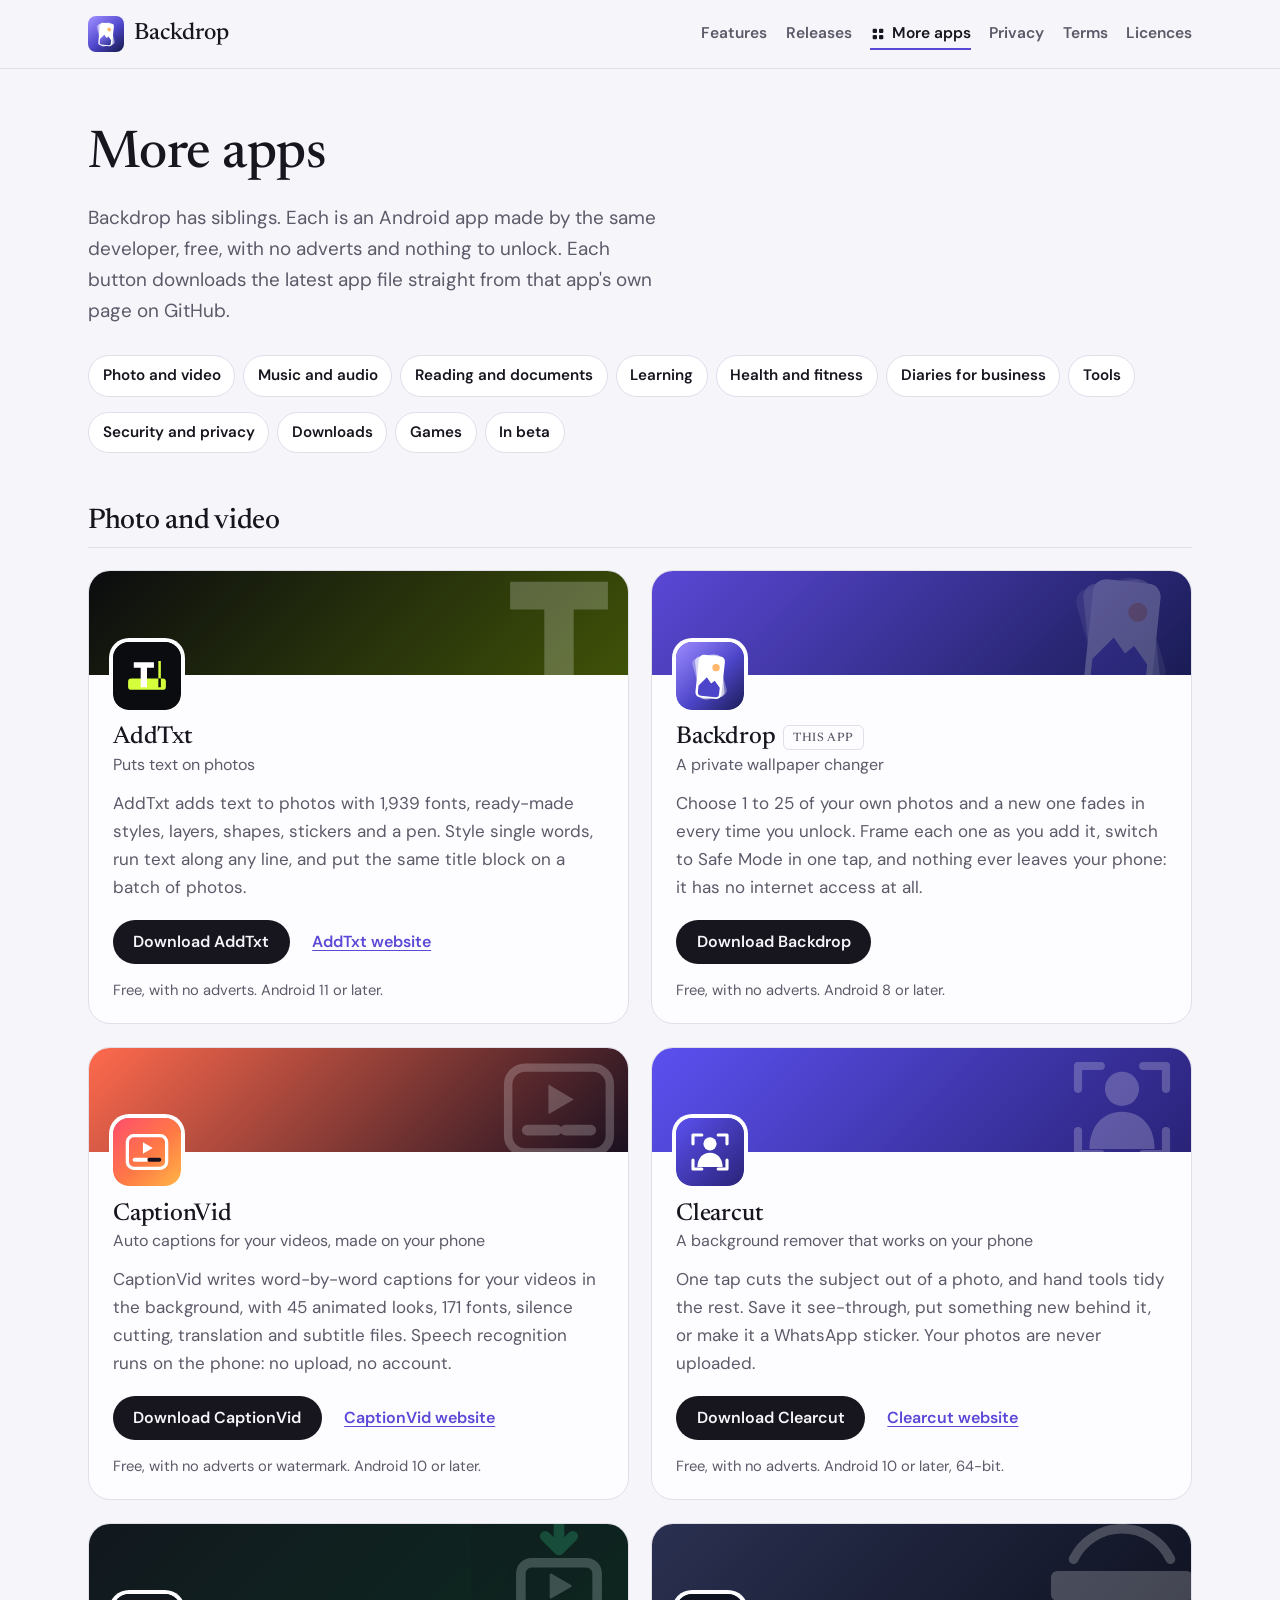
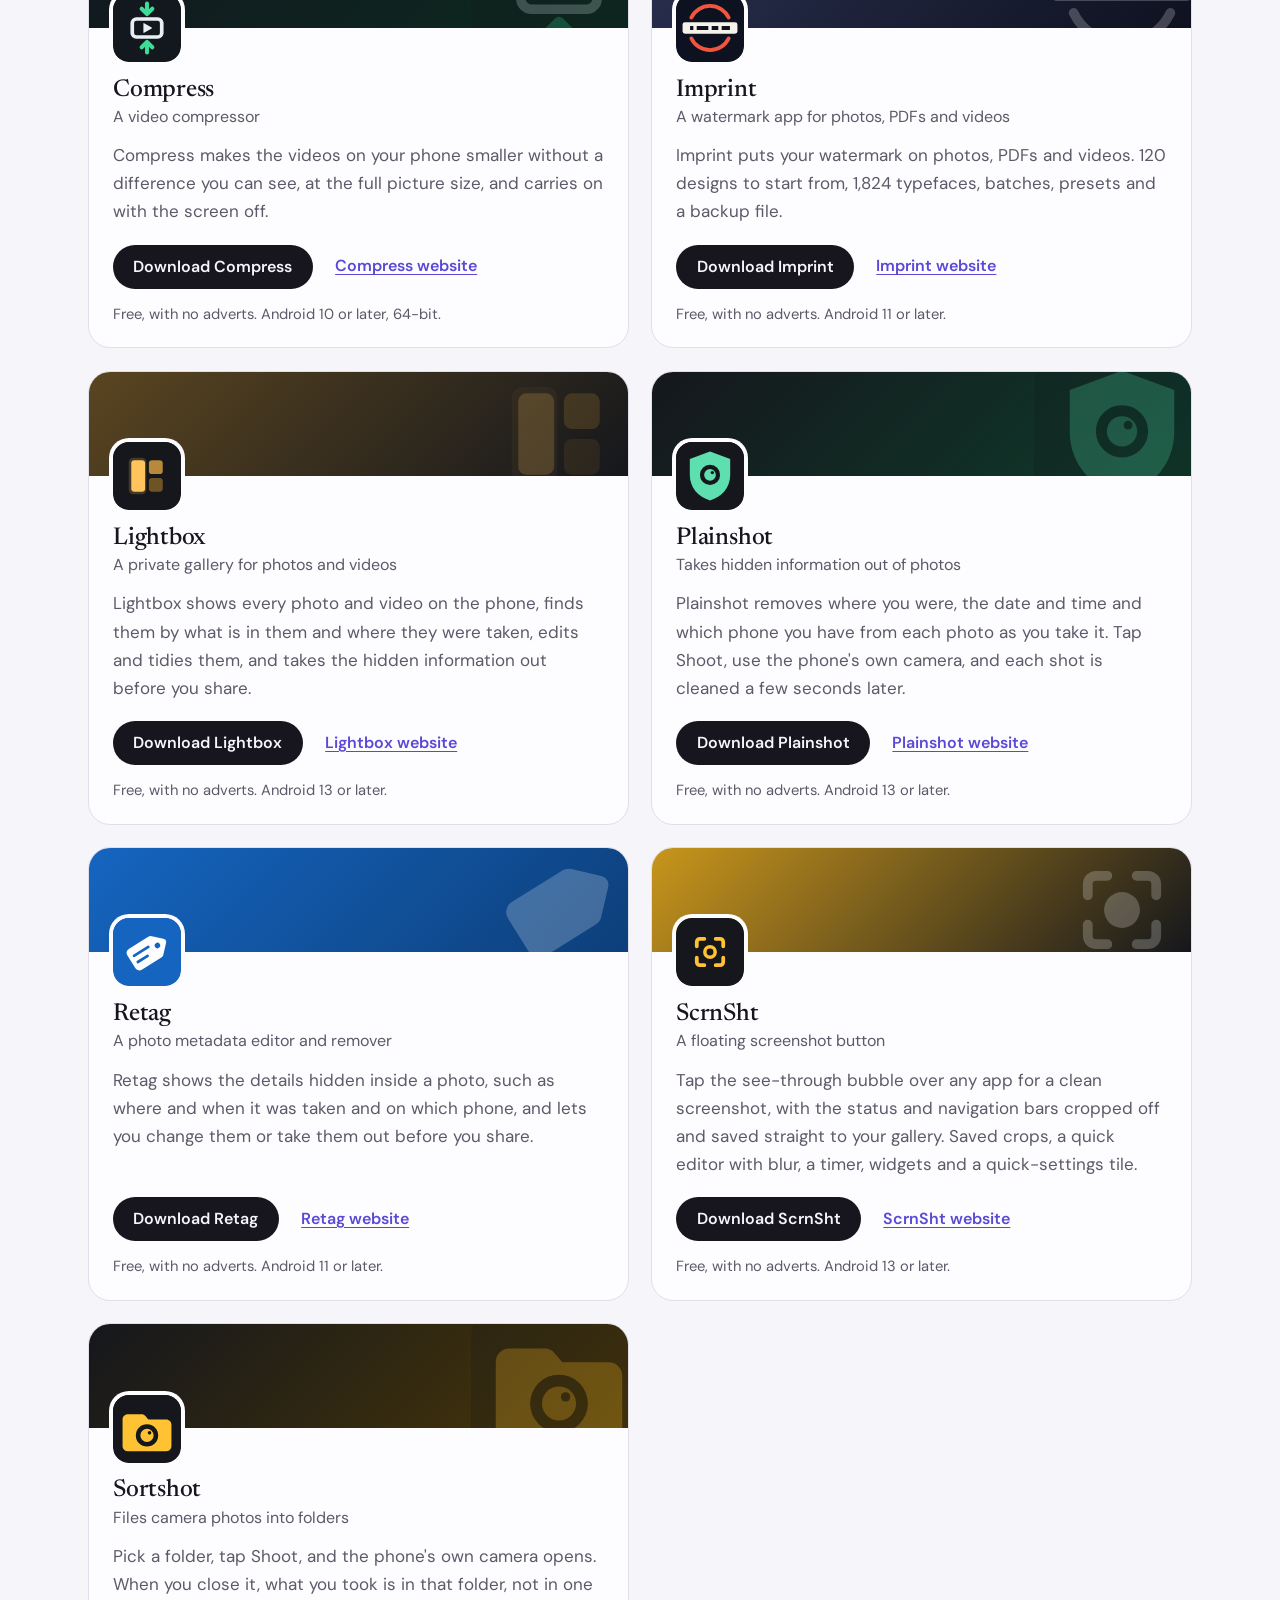
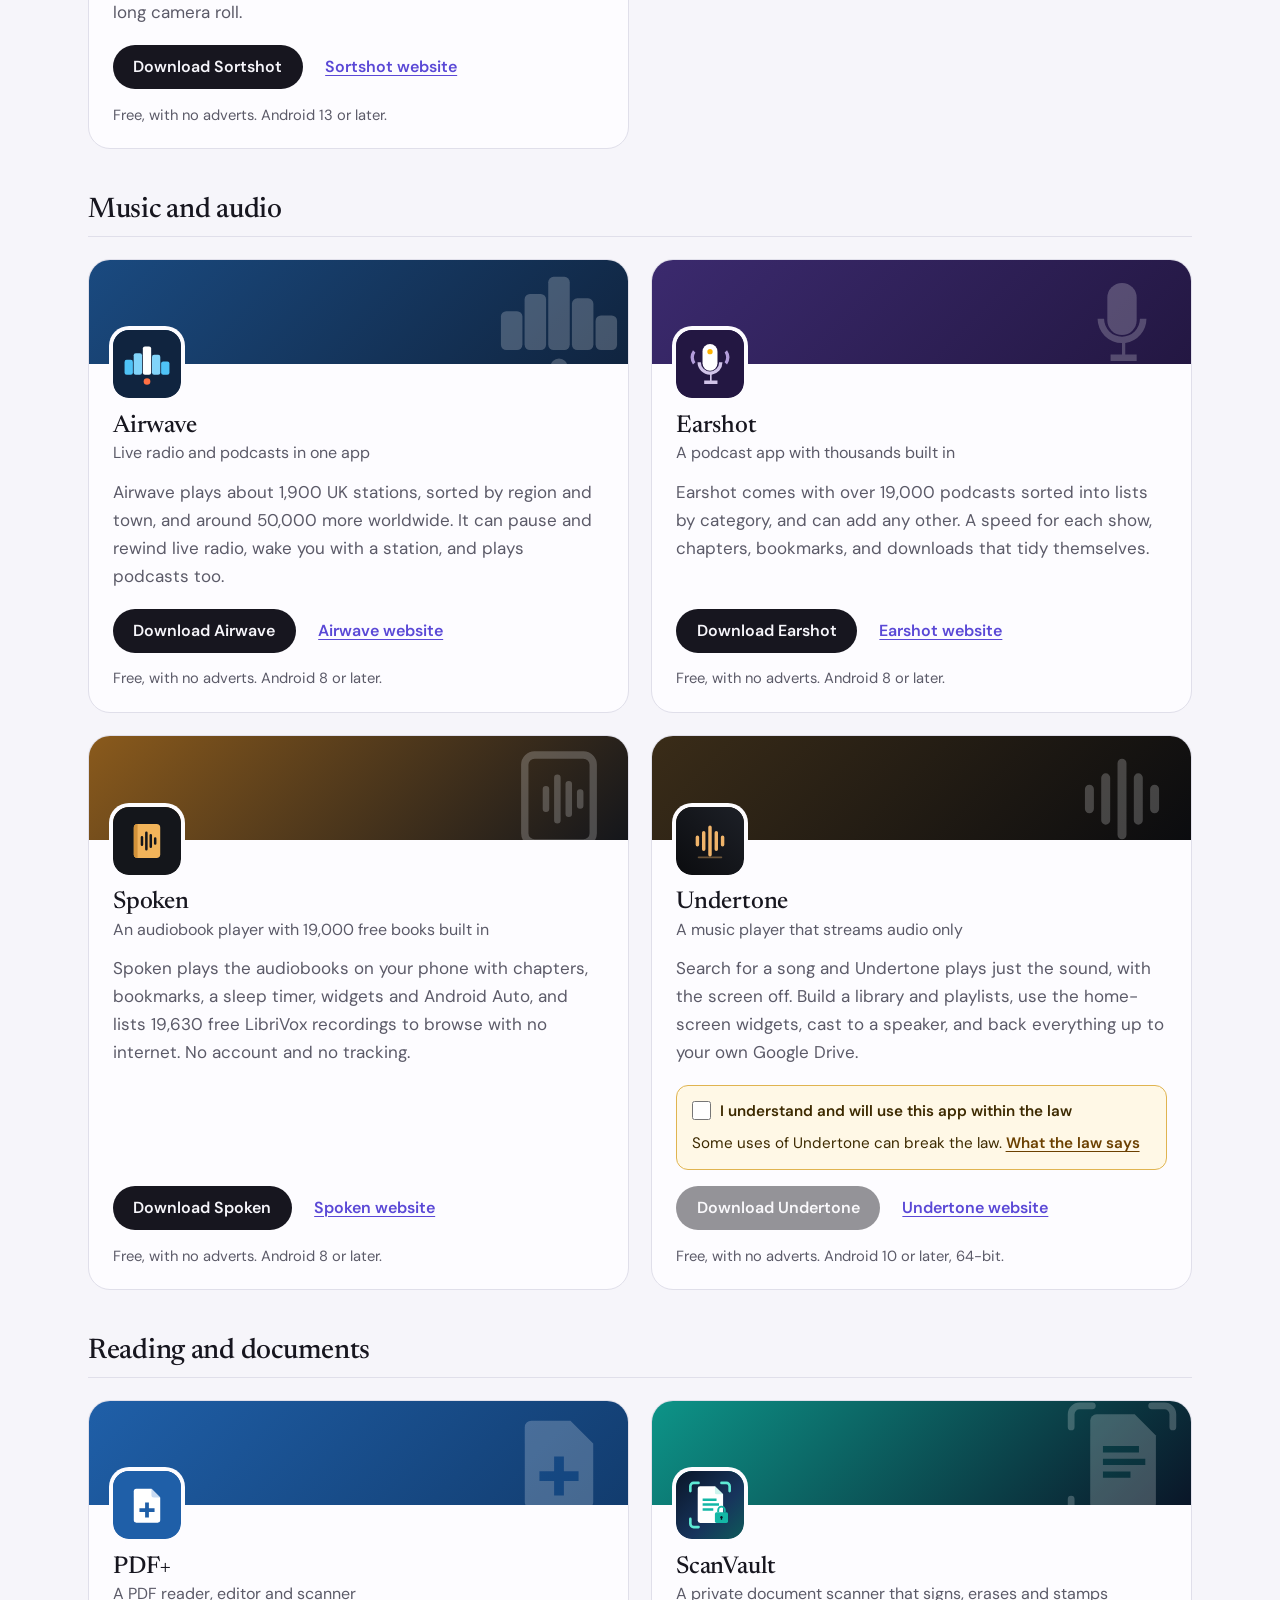
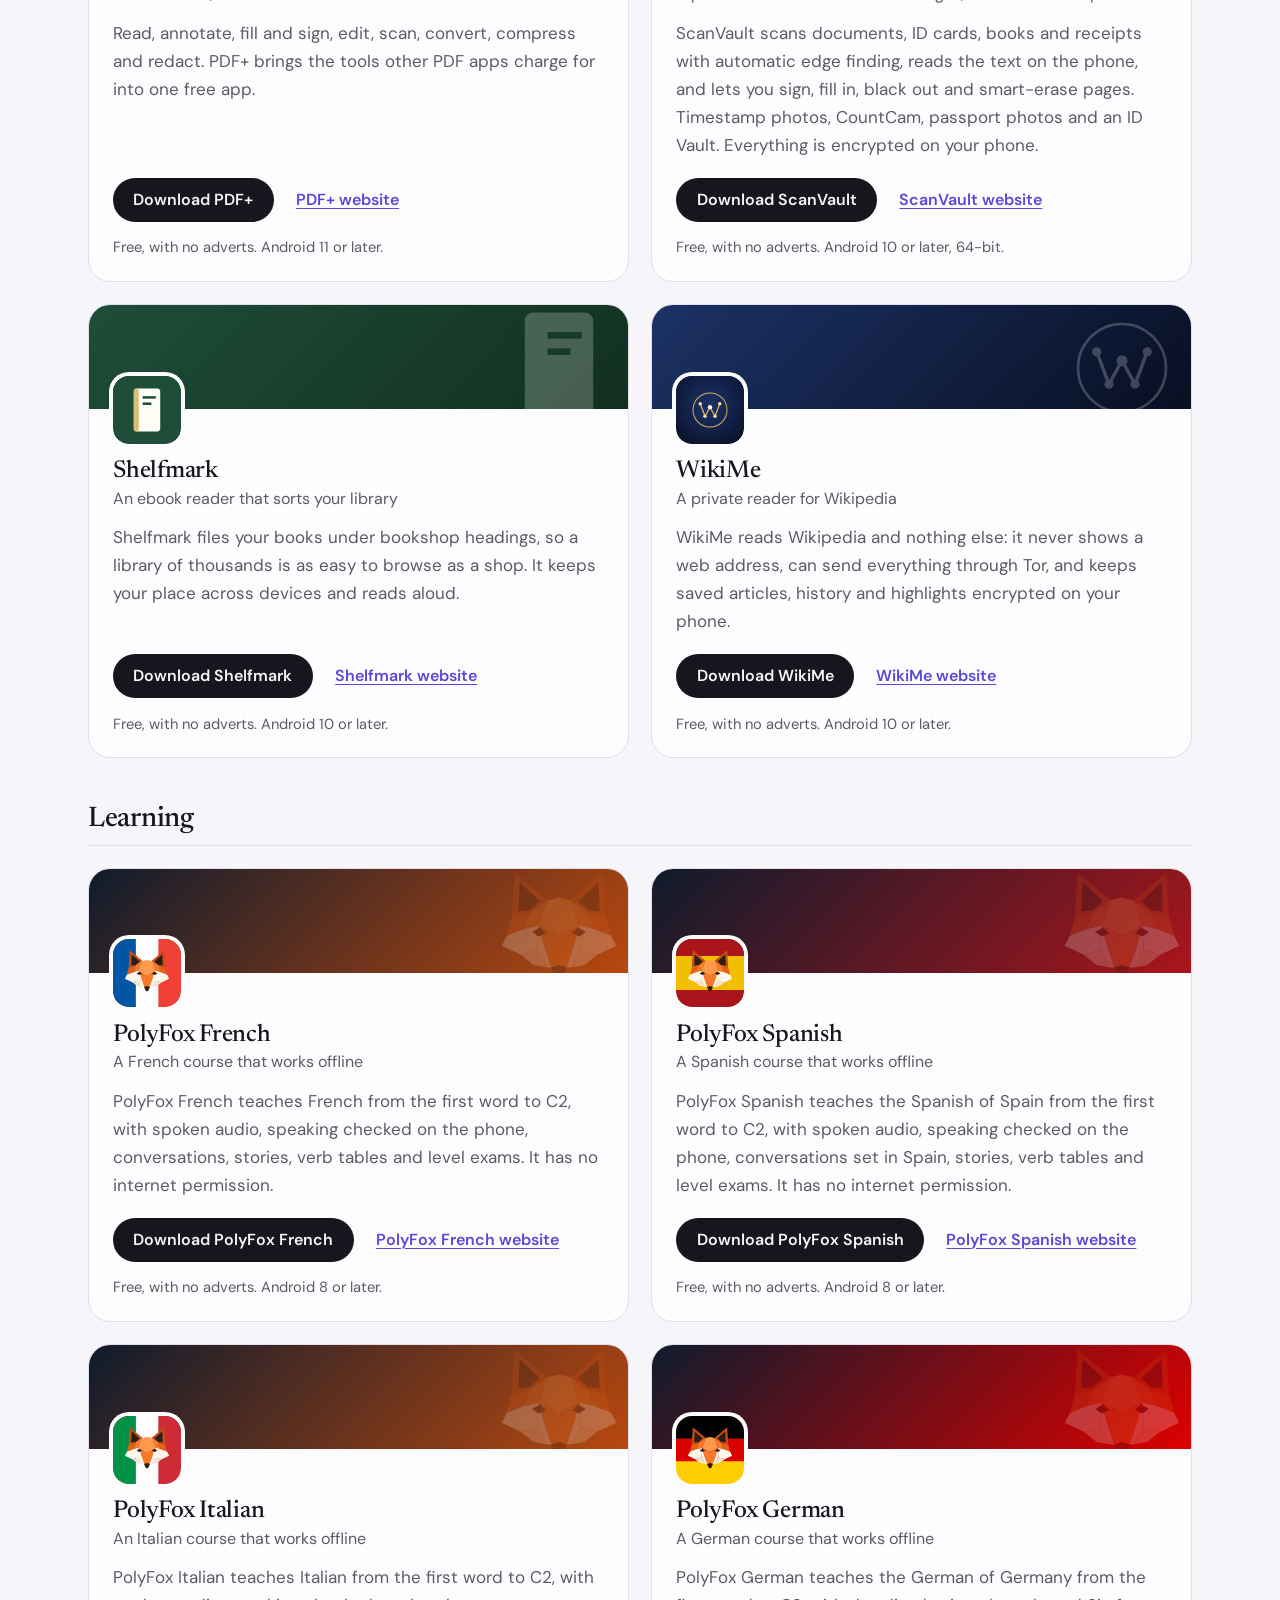
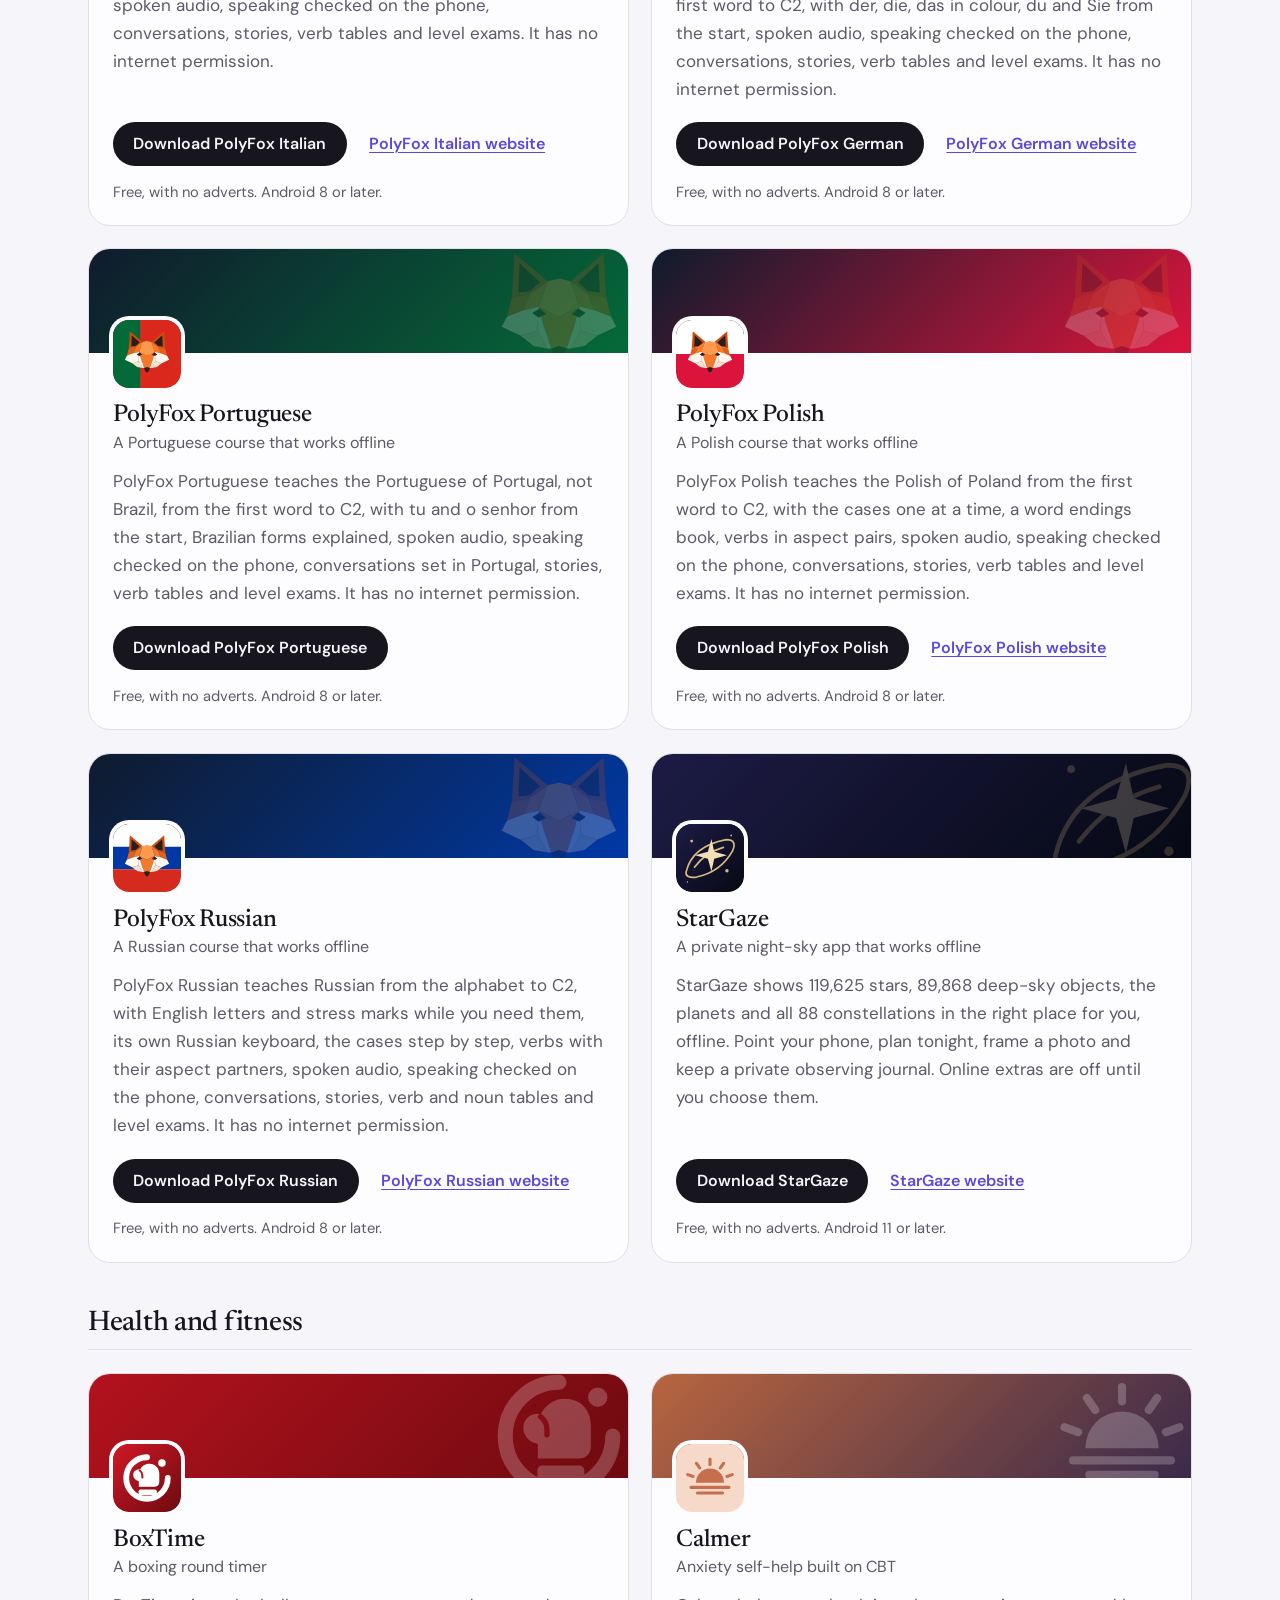
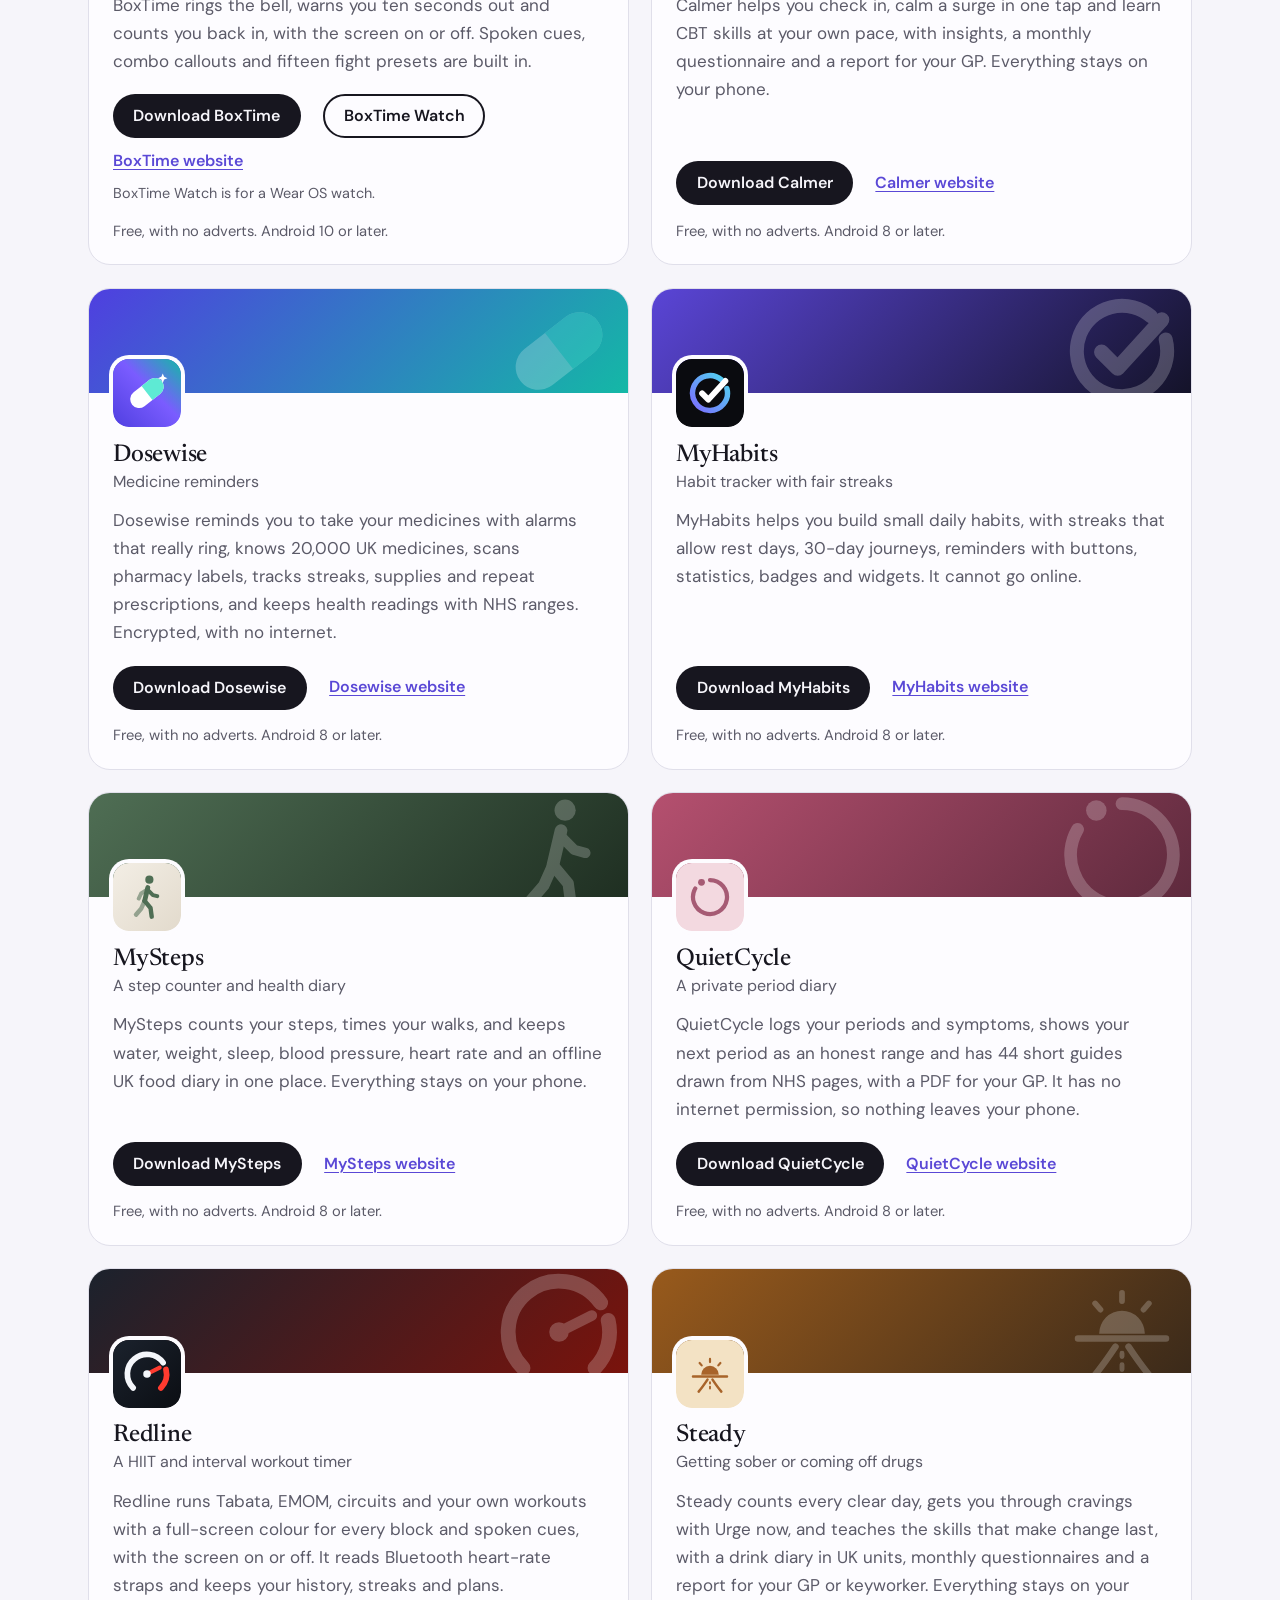
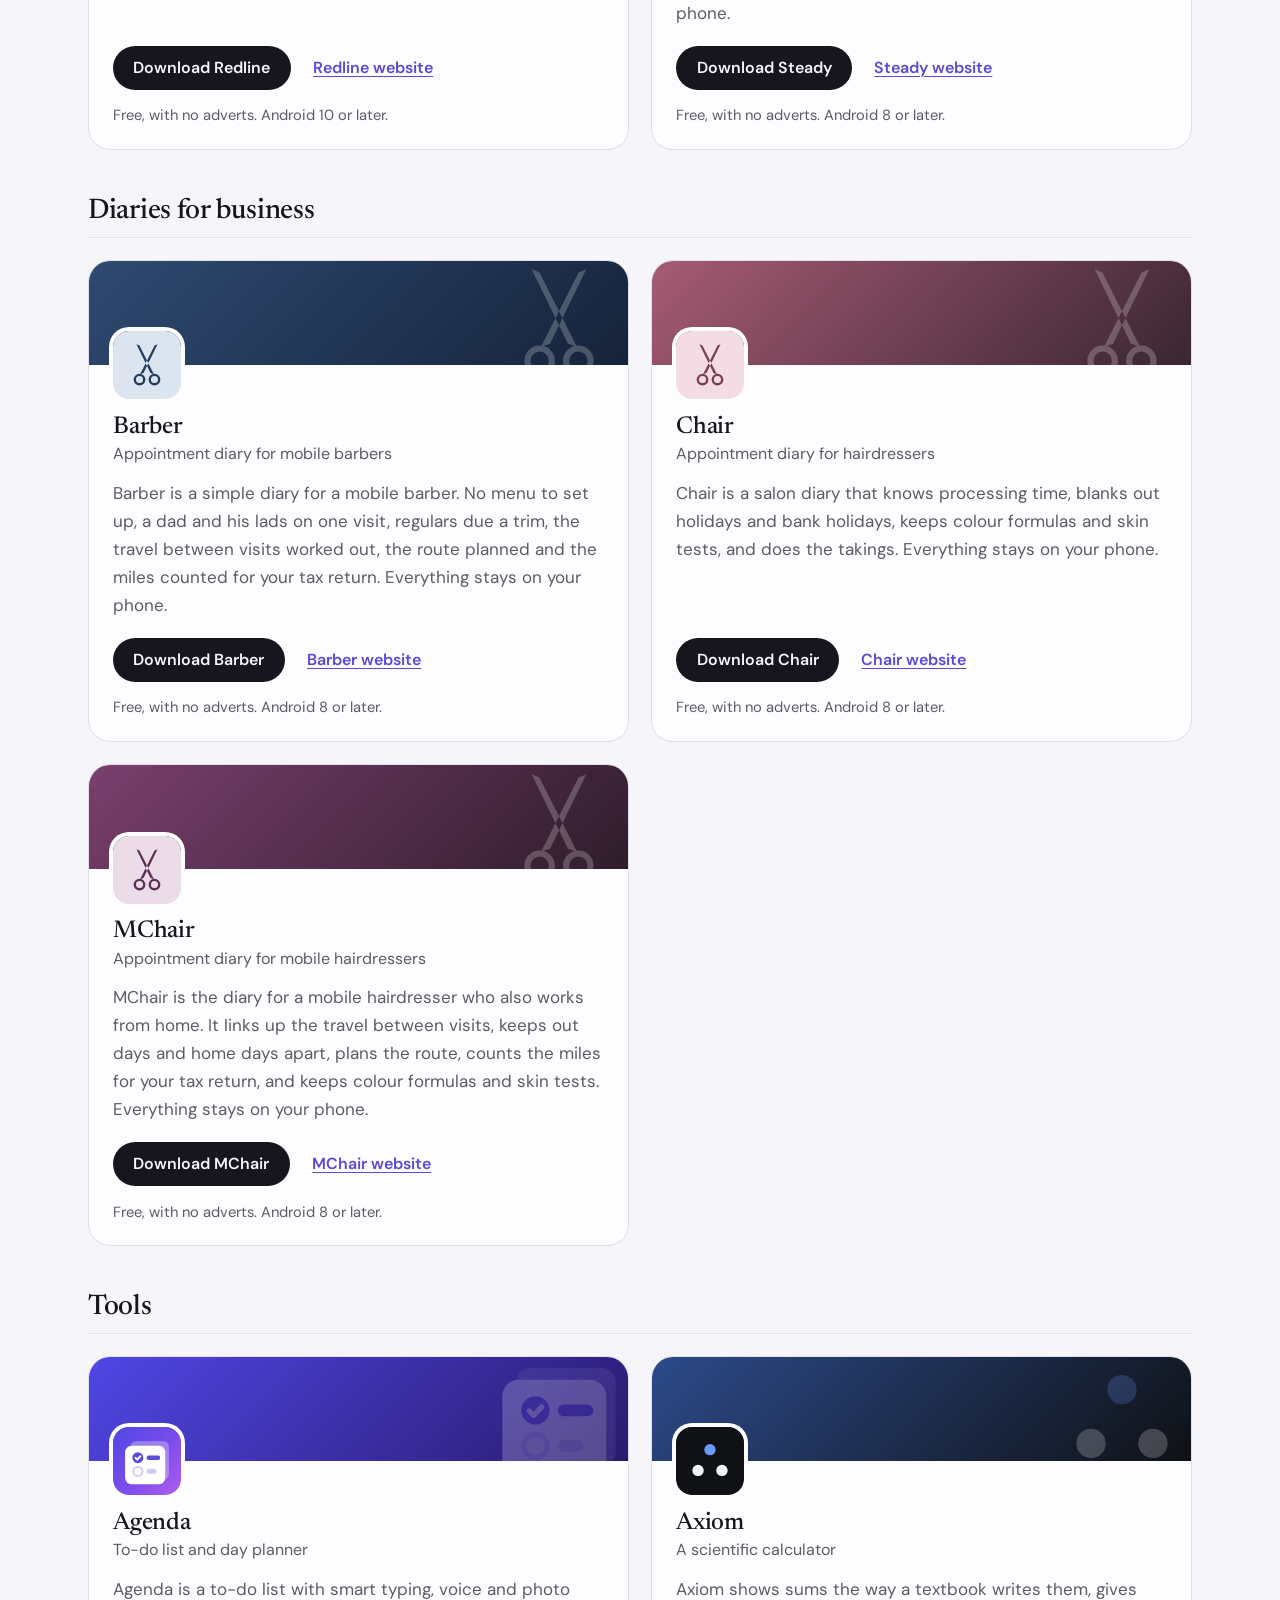
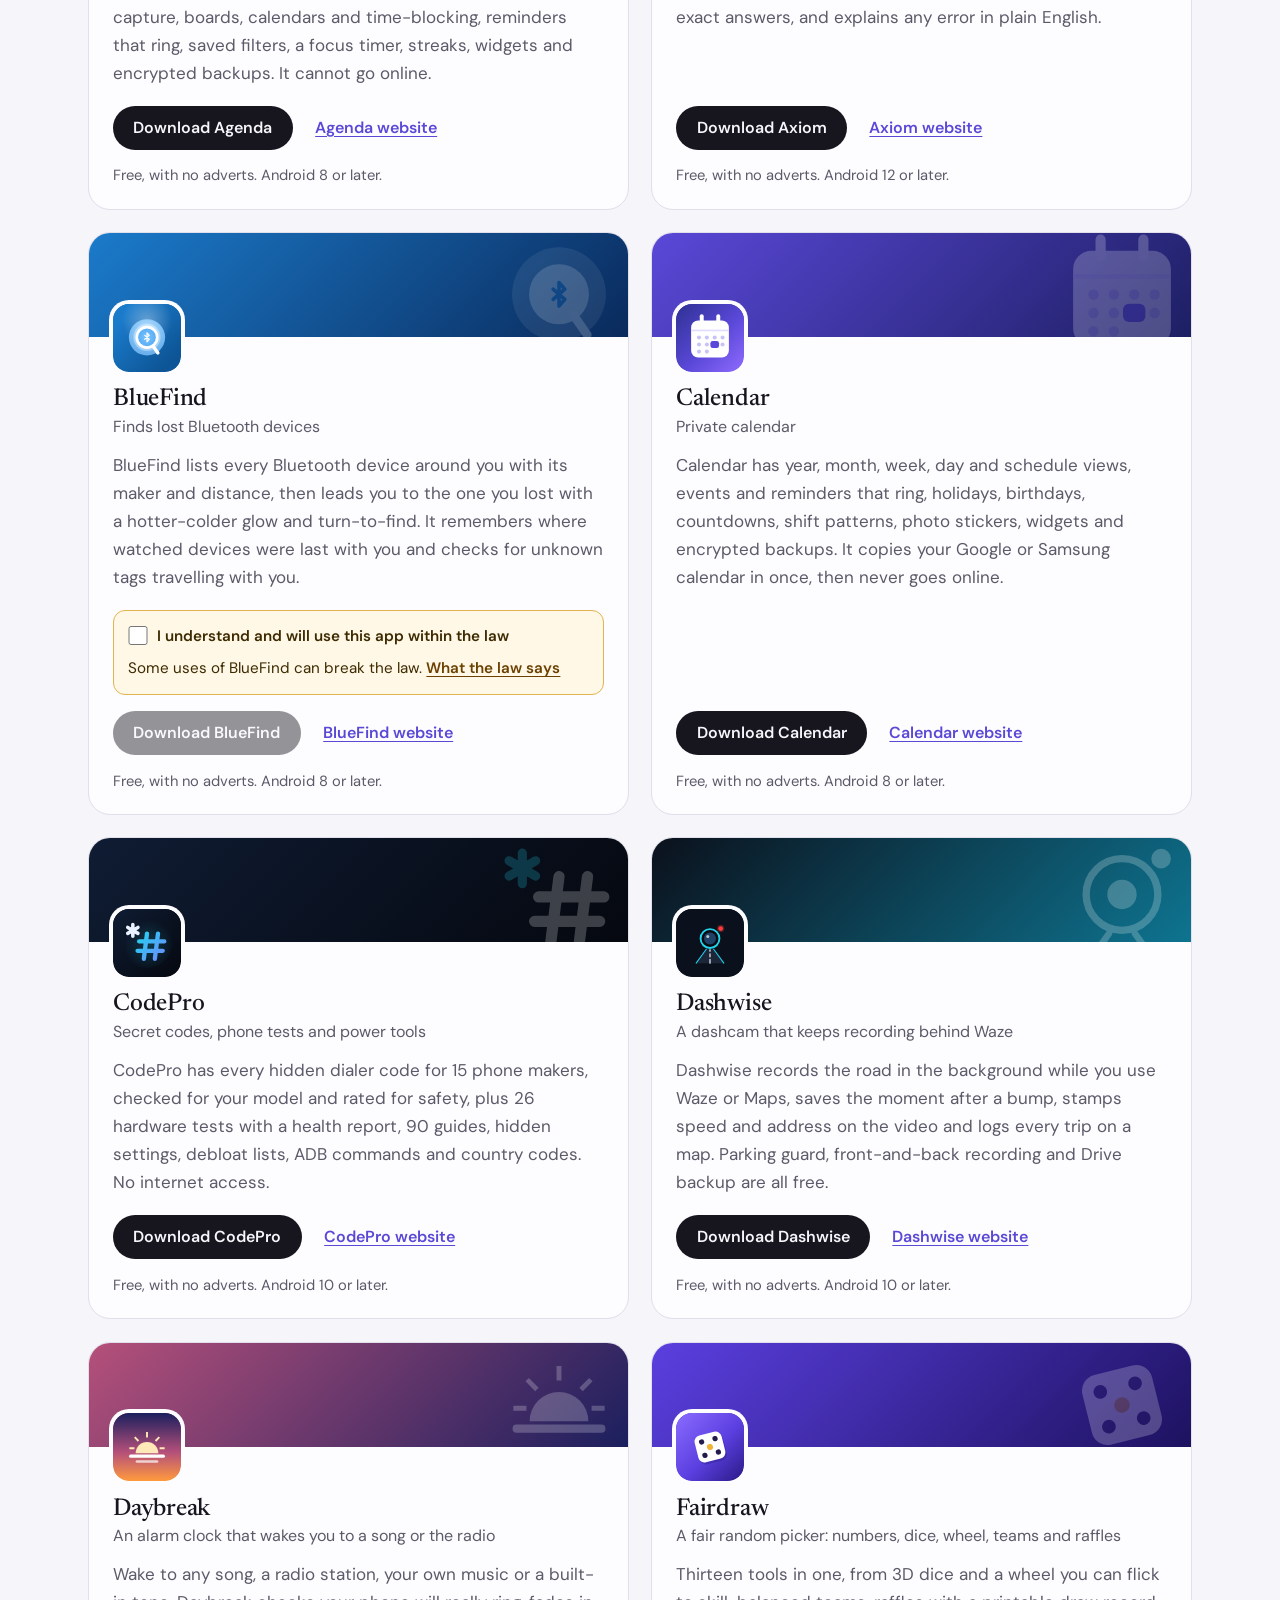
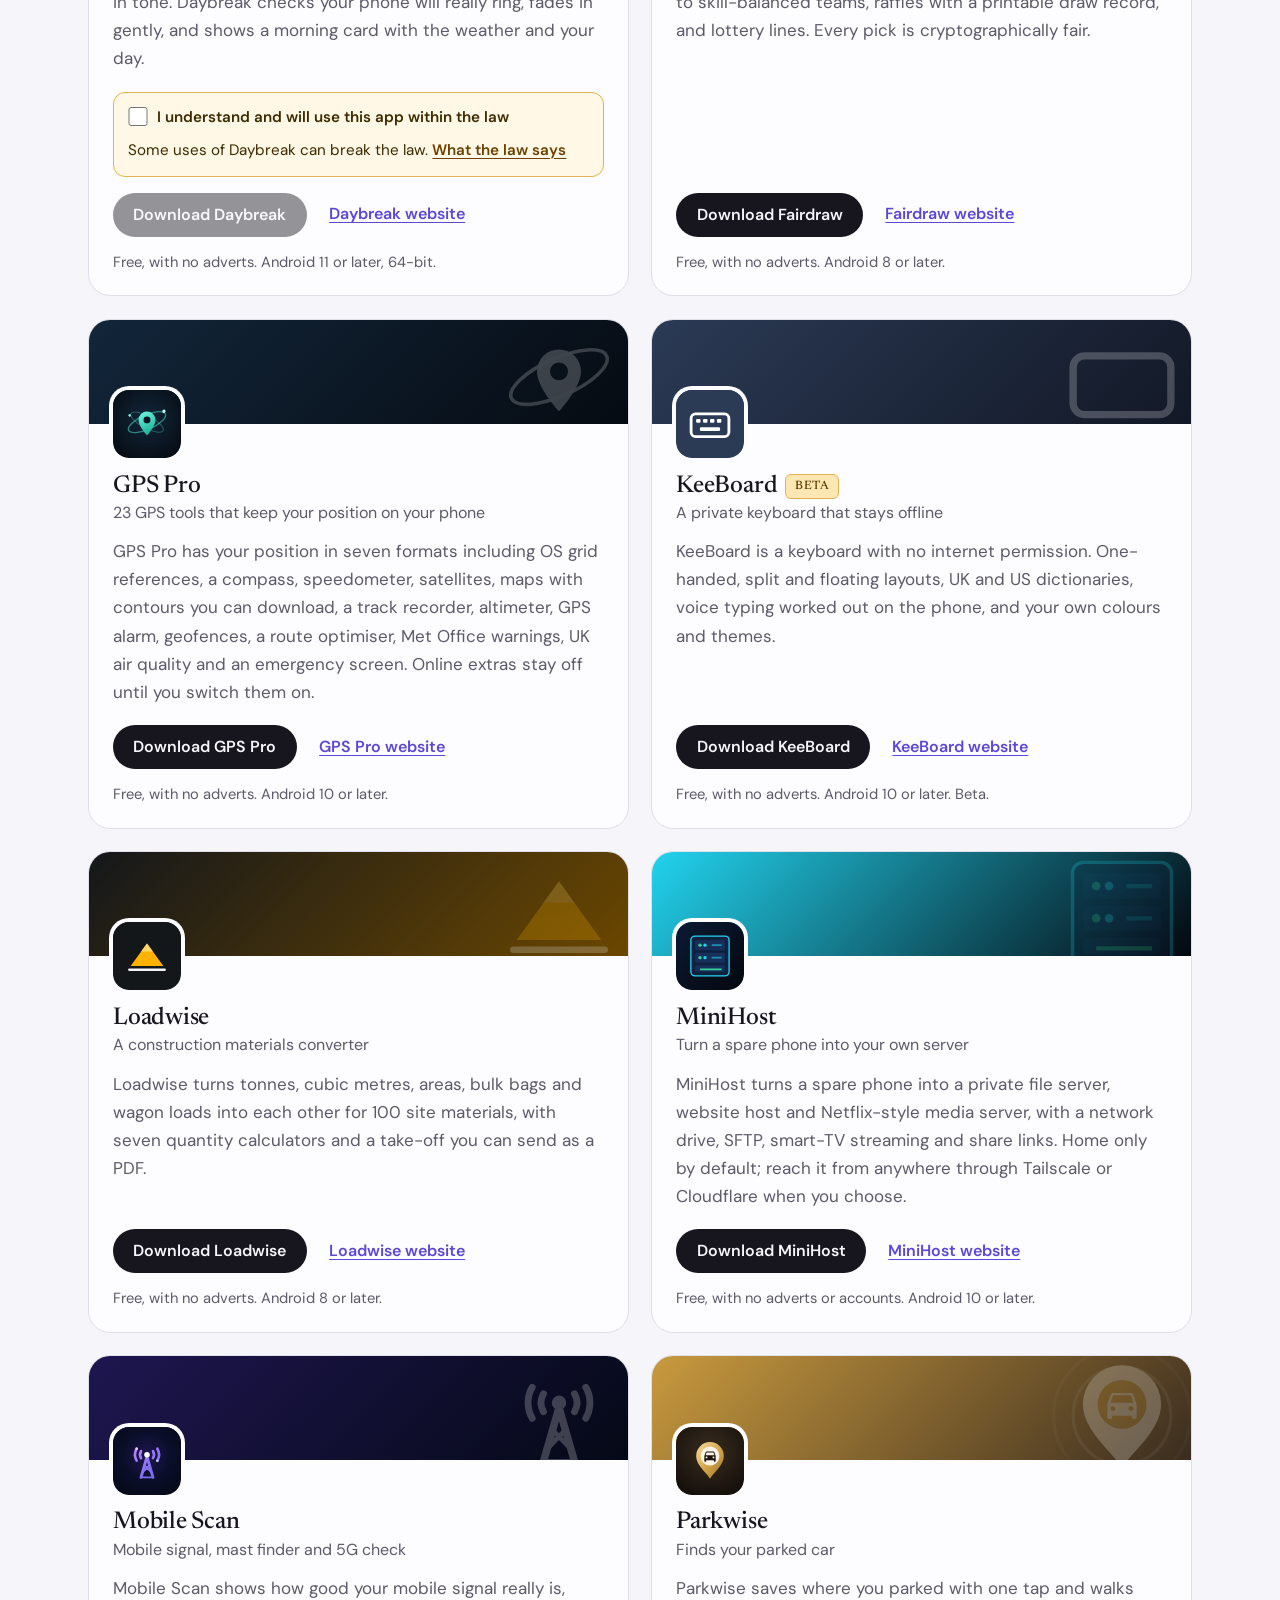
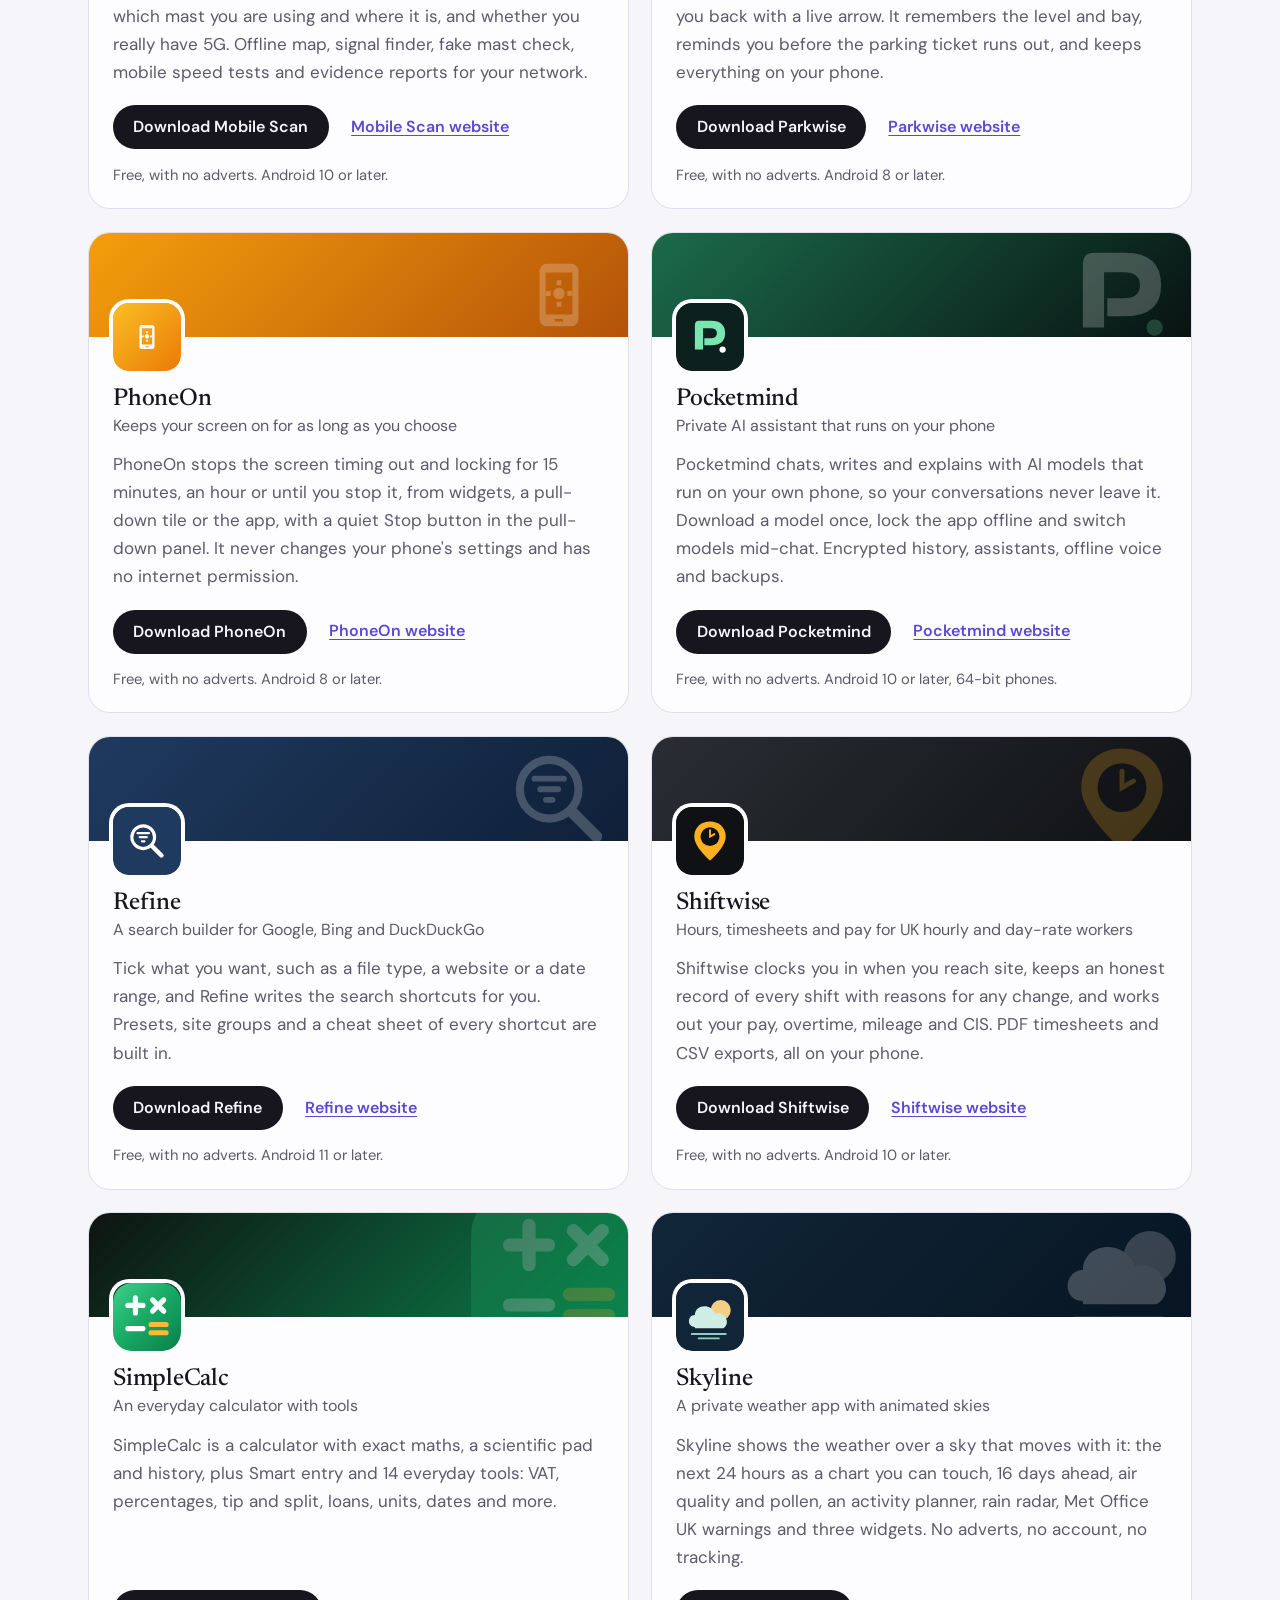
==== more-apps.html @ d0cdb9b3 "More apps: add MegaGen" ====
<!DOCTYPE html>
<html lang="en-GB">
<head>
<meta charset="utf-8">
<meta name="viewport" content="width=device-width, initial-scale=1">
<title>More apps from the maker of Backdrop</title>
<meta name="description" content="All 92 free Android apps from the maker of Backdrop, in one list by category, each with its download and a link to its website.">
<meta name="author" content="Jonathan Jackson">
<link rel="canonical" href="https://customgpter.github.io/backdrop/more-apps.html">
<meta name="theme-color" content="#f6f5fa" media="(prefers-color-scheme: light)">
<meta name="theme-color" content="#0c0d11" media="(prefers-color-scheme: dark)">
<meta property="og:type" content="website">
<meta property="og:site_name" content="Backdrop">
<meta property="og:title" content="More apps from the maker of Backdrop">
<meta property="og:description" content="All 92 free Android apps from the maker of Backdrop, in one list by category, each with its download and a link to its website.">
<meta property="og:url" content="https://customgpter.github.io/backdrop/more-apps.html">
<meta property="og:image" content="https://customgpter.github.io/backdrop/assets/og.png">
<meta property="og:image:width" content="1200">
<meta property="og:image:height" content="630">
<meta property="og:image:alt" content="The Backdrop icon and name beside its Home and Frame your photo screens">
<meta property="og:locale" content="en_GB">
<meta name="twitter:card" content="summary_large_image">
<link rel="icon" href="https://customgpter.github.io/backdrop/assets/favicon.svg" type="image/svg+xml">
<link rel="apple-touch-icon" href="https://customgpter.github.io/backdrop/assets/apple-touch-icon.png">
<link rel="preload" href="https://customgpter.github.io/backdrop/assets/fonts/newsreader-500.woff2" as="font" type="font/woff2" crossorigin>
<link rel="preload" href="https://customgpter.github.io/backdrop/assets/fonts/dmsans-400.woff2" as="font" type="font/woff2" crossorigin>
<link rel="stylesheet" href="https://customgpter.github.io/backdrop/assets/site.css?v=1">
<link rel="stylesheet" href="assets/apps-list.css?v=1">
<script src="assets/apps-list.js?v=1" defer></script>
</head>
<body>
<a class="skip" href="#main">Skip to content</a>
<header class="masthead">
<div class="wrap">
<a class="brand" href="https://customgpter.github.io/backdrop/" aria-label="Backdrop home"><svg viewBox="0 0 108 108" aria-hidden="true"><defs><linearGradient id="bg1" x1="0.1" y1="0" x2="0.9" y2="1"><stop offset="0" stop-color="#9C8BFF"/><stop offset=".55" stop-color="#4D45C9"/><stop offset="1" stop-color="#1A1C55"/></linearGradient><linearGradient id="bg2" x1="0" y1="0" x2="1" y2="1"><stop offset="0" stop-color="#8E7CFF"/><stop offset="1" stop-color="#2B2F8F"/></linearGradient></defs><rect width="108" height="108" rx="24" fill="url(#bg1)"/><g transform="translate(54 58) scale(1.3) translate(-54 -58)"><rect x="38" y="30" width="32" height="52" rx="6" fill="#fff" fill-opacity=".3" transform="rotate(-16 54 58)"/><rect x="38" y="30" width="32" height="52" rx="6" fill="#fff" fill-opacity=".6" transform="rotate(-6 54 58)"/><g transform="rotate(6 54 58)"><rect x="38" y="30" width="32" height="52" rx="6" fill="#fff"/><path d="M41 68l9-11 6 7 4-4 7 8v8a4 4 0 0 1-4 4H45a4 4 0 0 1-4-4z" fill="url(#bg2)"/><circle cx="60" cy="44" r="4.5" fill="#FFB86B"/></g></g></svg>
<span>Backdrop</span></a>
<nav aria-label="Main"><ul><li><a href="https://customgpter.github.io/backdrop/./#features">Features</a></li><li><a href="https://customgpter.github.io/backdrop/releases.html">Releases</a></li><li><a class="more-apps" href="https://customgpter.github.io/backdrop/more-apps.html" aria-current="page"><svg viewBox="0 0 24 24" aria-hidden="true"><rect x="4" y="4" width="6.5" height="6.5" rx="1.6"/><rect x="13.5" y="4" width="6.5" height="6.5" rx="1.6"/><rect x="4" y="13.5" width="6.5" height="6.5" rx="1.6"/><rect x="13.5" y="13.5" width="6.5" height="6.5" rx="1.6"/></svg>More apps</a></li><li><a href="https://customgpter.github.io/backdrop/privacy.html">Privacy</a></li><li><a href="https://customgpter.github.io/backdrop/terms.html">Terms</a></li><li><a href="https://customgpter.github.io/backdrop/licences.html">Licences</a></li></ul></nav>
</div>
</header>
<main id="main" class="doc">
<div class="wrap">
<div class="measure">
<h1>More apps</h1>
<p class="lede">Backdrop has siblings. Each is an Android app made by the same developer, free, with no adverts and nothing to unlock. Each button downloads the latest app file straight from that app's own page on GitHub.</p>
</div>
<!-- apps:start -->
<nav class="mapps-jump" aria-label="App groups"><ul><li><a href="#apps-photo">Photo and video</a></li><li><a href="#apps-audio">Music and audio</a></li><li><a href="#apps-reading">Reading and documents</a></li><li><a href="#apps-learning">Learning</a></li><li><a href="#apps-health">Health and fitness</a></li><li><a href="#apps-diaries">Diaries for business</a></li><li><a href="#apps-tools">Tools</a></li><li><a href="#apps-security">Security and privacy</a></li><li><a href="#apps-downloads">Downloads</a></li><li><a href="#apps-games">Games</a></li><li><a href="#apps-testing">In beta</a></li></ul></nav>
<div class="mapps-group" role="group" aria-labelledby="apps-photo"><h2 class="mapps-cat" id="apps-photo">Photo and video</h2>
<ul class="mapps"><li class="mapp" style="--b:#0b0c0f;--b2:#3f5208"><div class="mapp-cover" aria-hidden="true"><svg viewBox="0 0 108 108"><path fill="#fff" d="M24 22h60v17H63v49H45V39H24z"/></svg></div><div class="mapp-body"><svg class="mapp-icon" viewBox="0 0 108 108" aria-hidden="true"><rect width="108" height="108" rx="24" fill="#0b0c0f"/><path fill="#d4ff3a" d="M29 58h50a5 5 0 0 1 5 5v8a5 5 0 0 1-5 5H29a5 5 0 0 1-5-5v-8a5 5 0 0 1 5-5z"/><path fill="#fff" d="M33 32h32v9H54v31H44V41H33z"/><path fill="#d4ff3a" d="M72 30h4v28h-4z"/><path fill="#0b0c0f" d="M72 58h4v14h-4z"/></svg><h3>AddTxt</h3><p class="mapp-kind">Puts text on photos</p><p class="mapp-say">AddTxt adds text to photos with 1,939 fonts, ready-made styles, layers, shapes, stickers and a pen. Style single words, run text along any line, and put the same title block on a batch of photos.</p><p class="mapp-go"><a class="button" href="https://github.com/CustomGPTer/addtxt/releases/latest/download/AddTxt.apk">Download AddTxt</a><a class="mapp-site" href="https://customgpter.github.io/addtxt/">AddTxt website</a></p><p class="mapp-needs">Free, with no adverts. Android 11 or later.</p></div></li>
<li class="mapp" style="--b:#5a48d6;--b2:#1a1c55"><div class="mapp-cover" aria-hidden="true"><svg viewBox="0 0 108 108"><g transform="translate(54 58) scale(1.3) translate(-54 -58)"><rect x="38" y="30" width="32" height="52" rx="6" fill="#fff" fill-opacity=".3" transform="rotate(-16 54 58)"/><rect x="38" y="30" width="32" height="52" rx="6" fill="#fff" fill-opacity=".6" transform="rotate(-6 54 58)"/><g transform="rotate(6 54 58)"><rect x="38" y="30" width="32" height="52" rx="6" fill="#fff"/><path d="M41 68l9-11 6 7 4-4 7 8v8a4 4 0 0 1-4 4H45a4 4 0 0 1-4-4z" fill="#4d45c9"/><circle cx="60" cy="44" r="4.5" fill="#FFB86B"/></g></g></svg></div><div class="mapp-body"><svg class="mapp-icon" viewBox="0 0 108 108" aria-hidden="true"><defs><linearGradient id="i-backdrop-mapp-cc" x1="0" y1="0" x2="1" y2="1"><stop offset="0" stop-color="#9c8bff"/><stop offset=".55" stop-color="#4d45c9"/><stop offset="1" stop-color="#1a1c55"/></linearGradient></defs><rect width="108" height="108" rx="24" fill="url(#i-backdrop-mapp-cc)"/><g transform="translate(54 58) scale(1.3) translate(-54 -58)"><rect x="38" y="30" width="32" height="52" rx="6" fill="#fff" fill-opacity=".3" transform="rotate(-16 54 58)"/><rect x="38" y="30" width="32" height="52" rx="6" fill="#fff" fill-opacity=".6" transform="rotate(-6 54 58)"/><g transform="rotate(6 54 58)"><rect x="38" y="30" width="32" height="52" rx="6" fill="#fff"/><path d="M41 68l9-11 6 7 4-4 7 8v8a4 4 0 0 1-4 4H45a4 4 0 0 1-4-4z" fill="#4d45c9"/><circle cx="60" cy="44" r="4.5" fill="#FFB86B"/></g></g></svg><h3>Backdrop<span class="mapp-badge here">This app</span></h3><p class="mapp-kind">A private wallpaper changer</p><p class="mapp-say">Choose 1 to 25 of your own photos and a new one fades in every time you unlock. Frame each one as you add it, switch to Safe Mode in one tap, and nothing ever leaves your phone: it has no internet access at all.</p><p class="mapp-go"><a class="button" href="https://github.com/CustomGPTer/backdrop/releases/latest/download/Backdrop.apk">Download Backdrop</a></p><p class="mapp-needs">Free, with no adverts. Android 8 or later.</p></div></li>
<li class="mapp" style="--b:#ff6a4d;--b2:#1a1020"><div class="mapp-cover" aria-hidden="true"><svg viewBox="0 0 108 108"><g transform="translate(54 54) scale(1.3) translate(-54 -54)"><path d="M38,34 h32 a8,8 0 0 1 8,8 v24 a8,8 0 0 1 -8,8 h-32 a8,8 0 0 1 -8,-8 v-24 a8,8 0 0 1 8,-8 z" fill="none" stroke="#fff" stroke-width="4"/><path d="M49,42 L61,49 L49,56 Z" fill="#fff"/><path d="M39,61 h14 a2.5,2.5 0 0 1 0,5 h-14 a2.5,2.5 0 0 1 0,-5 z" fill="#fff"/><path d="M57,61 h12 a2.5,2.5 0 0 1 0,5 h-12 a2.5,2.5 0 0 1 0,-5 z" fill="#ffffff"/></g></svg></div><div class="mapp-body"><svg class="mapp-icon" viewBox="0 0 108 108" aria-hidden="true"><defs><linearGradient id="i-captionvid-cvbg" x1="0" y1="0" x2="1" y2="1"><stop offset="0" stop-color="#ff4d6d"/><stop offset=".55" stop-color="#ff7a45"/><stop offset="1" stop-color="#ffb547"/></linearGradient></defs><rect width="108" height="108" rx="24" fill="url(#i-captionvid-cvbg)"/><g transform="translate(54 54) scale(1.3) translate(-54 -54)"><path d="M38,34 h32 a8,8 0 0 1 8,8 v24 a8,8 0 0 1 -8,8 h-32 a8,8 0 0 1 -8,-8 v-24 a8,8 0 0 1 8,-8 z" fill="none" stroke="#fff" stroke-width="4"/><path d="M49,42 L61,49 L49,56 Z" fill="#fff"/><path d="M39,61 h14 a2.5,2.5 0 0 1 0,5 h-14 a2.5,2.5 0 0 1 0,-5 z" fill="#fff"/><path d="M57,61 h12 a2.5,2.5 0 0 1 0,5 h-12 a2.5,2.5 0 0 1 0,-5 z" fill="#1a1020"/></g></svg><h3>CaptionVid</h3><p class="mapp-kind">Auto captions for your videos, made on your phone</p><p class="mapp-say">CaptionVid writes word-by-word captions for your videos in the background, with 45 animated looks, 171 fonts, silence cutting, translation and subtitle files. Speech recognition runs on the phone: no upload, no account.</p><p class="mapp-go"><a class="button" href="https://github.com/CustomGPTer/captionvid/releases/latest/download/CaptionVid.apk">Download CaptionVid</a><a class="mapp-site" href="https://customgpter.github.io/captionvid/">CaptionVid website</a></p><p class="mapp-needs">Free, with no adverts or watermark. Android 10 or later.</p></div></li><li class="mapp" style="--b:#5b50f0;--b2:#2a2378"><div class="mapp-cover" aria-hidden="true"><svg viewBox="0 0 108 108"><circle cx="54" cy="41" r="10.5" fill="#fff"/><path d="M34 78c0-14.5 8.5-23 20-23s20 8.5 20 23z" fill="#fff"/><path d="M27 41V27h14M67 27h14v14M27 67v14h14M67 81h14V67" fill="none" stroke="#fff" stroke-width="5" stroke-linecap="round" stroke-linejoin="round"/></svg></div><div class="mapp-body"><svg class="mapp-icon" viewBox="0 0 108 108" aria-hidden="true"><defs><linearGradient id="i-clearcut-mapp-cc" x1="0" y1="0" x2="1" y2="1"><stop offset="0" stop-color="#5b50f0"/><stop offset="1" stop-color="#2a2378"/></linearGradient></defs><rect width="108" height="108" rx="24" fill="url(#i-clearcut-mapp-cc)"/><circle cx="54" cy="41" r="10.5" fill="#fff"/><path d="M34 78c0-14.5 8.5-23 20-23s20 8.5 20 23z" fill="#fff"/><path d="M27 41V27h14M67 27h14v14M27 67v14h14M67 81h14V67" fill="none" stroke="#fff" stroke-width="5" stroke-linecap="round" stroke-linejoin="round"/></svg><h3>Clearcut</h3><p class="mapp-kind">A background remover that works on your phone</p><p class="mapp-say">One tap cuts the subject out of a photo, and hand tools tidy the rest. Save it see-through, put something new behind it, or make it a WhatsApp sticker. Your photos are never uploaded.</p><p class="mapp-go"><a class="button" href="https://github.com/CustomGPTer/clearcut/releases/latest/download/Clearcut.apk">Download Clearcut</a><a class="mapp-site" href="https://customgpter.github.io/clearcut/">Clearcut website</a></p><p class="mapp-needs">Free, with no adverts. Android 10 or later, 64-bit.</p></div></li>
<li class="mapp" style="--b:#12181e;--b2:#0c2a20"><div class="mapp-cover" aria-hidden="true"><svg viewBox="0 0 108 108"><rect width="108" height="108" rx="24" fill="#12181e"/><g transform="translate(54 54) scale(1.3) translate(-54 -54)"><path fill="none" stroke="#e9eef3" stroke-width="4.5" stroke-linejoin="round" d="M41 43h26a5 5 0 0 1 5 5v12a5 5 0 0 1-5 5H41a5 5 0 0 1-5-5V48a5 5 0 0 1 5-5z"/><path fill="#e9eef3" d="M50.5 48.2l9.2 5.3a.6.6 0 0 1 0 1l-9.2 5.3a.6.6 0 0 1-.9-.5V48.7a.6.6 0 0 1 .9-.5z"/><path fill="none" stroke="#3ddc97" stroke-width="5" stroke-linecap="round" stroke-linejoin="round" d="M54 24v12M47.5 30.5 54 37l6.5-6.5M54 84V72M47.5 77.5 54 71l6.5 6.5"/></g></svg></div><div class="mapp-body"><svg class="mapp-icon" viewBox="0 0 108 108" aria-hidden="true"><rect width="108" height="108" rx="24" fill="#12181e"/><g transform="translate(54 54) scale(1.3) translate(-54 -54)"><path fill="none" stroke="#e9eef3" stroke-width="4.5" stroke-linejoin="round" d="M41 43h26a5 5 0 0 1 5 5v12a5 5 0 0 1-5 5H41a5 5 0 0 1-5-5V48a5 5 0 0 1 5-5z"/><path fill="#e9eef3" d="M50.5 48.2l9.2 5.3a.6.6 0 0 1 0 1l-9.2 5.3a.6.6 0 0 1-.9-.5V48.7a.6.6 0 0 1 .9-.5z"/><path fill="none" stroke="#3ddc97" stroke-width="5" stroke-linecap="round" stroke-linejoin="round" d="M54 24v12M47.5 30.5 54 37l6.5-6.5M54 84V72M47.5 77.5 54 71l6.5 6.5"/></g></svg><h3>Compress</h3><p class="mapp-kind">A video compressor</p><p class="mapp-say">Compress makes the videos on your phone smaller without a difference you can see, at the full picture size, and carries on with the screen off.</p><p class="mapp-go"><a class="button" href="https://github.com/CustomGPTer/compress/releases/latest/download/Compress.apk">Download Compress</a><a class="mapp-site" href="https://customgpter.github.io/compress/">Compress website</a></p><p class="mapp-needs">Free, with no adverts. Android 10 or later, 64-bit.</p></div></li>
<li class="mapp" style="--b:#2a3050;--b2:#0e1220"><div class="mapp-cover" aria-hidden="true"><svg viewBox="0 0 108 108"><g transform="translate(54 54) scale(1.32) translate(-54 -54)"><path d="M31.5 41.500A25 25 0 0 1 76.500 41.500" fill="none" stroke="#fff" stroke-width="4.5" stroke-linecap="round"/><path d="M76.500 66.500A25 25 0 0 1 31.500 66.500" fill="none" stroke="#fff" stroke-width="4.5" stroke-linecap="round"/><path fill="#fff" d="M24 47h60a3 3 0 0 1 3 3v8a3 3 0 0 1-3 3H24a3 3 0 0 1-3-3v-8a3 3 0 0 1 3-3z"/></g></svg></div><div class="mapp-body"><svg class="mapp-icon" viewBox="0 0 108 108" aria-hidden="true"><rect width="108" height="108" rx="24" fill="#0e1220"/><g transform="translate(54 54) scale(1.32) translate(-54 -54)"><path d="M31.5 41.500A25 25 0 0 1 76.500 41.500" fill="none" stroke="#f2553d" stroke-width="4.5" stroke-linecap="round"/><path d="M76.500 66.500A25 25 0 0 1 31.500 66.500" fill="none" stroke="#f2553d" stroke-width="4.5" stroke-linecap="round"/><path fill="#f6f2ea" d="M24 47h60a3 3 0 0 1 3 3v8a3 3 0 0 1-3 3H24a3 3 0 0 1-3-3v-8a3 3 0 0 1 3-3z"/><path fill="#0e1220" d="M30 51.500h4v5h-4zM38 51.500h14v5H38zM56 51.500h8v5h-8zM68 51.500h10v5H68z"/></g></svg><h3>Imprint</h3><p class="mapp-kind">A watermark app for photos, PDFs and videos</p><p class="mapp-say">Imprint puts your watermark on photos, PDFs and videos. 120 designs to start from, 1,824 typefaces, batches, presets and a backup file.</p><p class="mapp-go"><a class="button" href="https://github.com/CustomGPTer/imprint/releases/latest/download/Imprint.apk">Download Imprint</a><a class="mapp-site" href="https://customgpter.github.io/imprint/">Imprint website</a></p><p class="mapp-needs">Free, with no adverts. Android 11 or later.</p></div></li>
<li class="mapp" style="--b:#5a4520;--b2:#15171c"><div class="mapp-cover" aria-hidden="true"><svg viewBox="0 0 108 108"><path fill="#ffc45c" fill-opacity=".2" d="M32 25h14a7 7 0 0 1 7 7v44a7 7 0 0 1-7 7H32a7 7 0 0 1-7-7V32a7 7 0 0 1 7-7z"/><path fill="#ffc45c" d="M34 29h12a5 5 0 0 1 5 5v40a5 5 0 0 1-5 5H34a5 5 0 0 1-5-5V34a5 5 0 0 1 5-5z"/><path fill="#b8893a" d="M62 29h12a5 5 0 0 1 5 5v12a5 5 0 0 1-5 5H62a5 5 0 0 1-5-5V34a5 5 0 0 1 5-5z"/><path fill="#6e5425" d="M62 57h12a5 5 0 0 1 5 5v12a5 5 0 0 1-5 5H62a5 5 0 0 1-5-5V62a5 5 0 0 1 5-5z"/></svg></div><div class="mapp-body"><svg class="mapp-icon" viewBox="0 0 108 108" aria-hidden="true"><rect width="108" height="108" rx="24" fill="#15171c"/><path fill="#ffc45c" fill-opacity=".2" d="M32 25h14a7 7 0 0 1 7 7v44a7 7 0 0 1-7 7H32a7 7 0 0 1-7-7V32a7 7 0 0 1 7-7z"/><path fill="#ffc45c" d="M34 29h12a5 5 0 0 1 5 5v40a5 5 0 0 1-5 5H34a5 5 0 0 1-5-5V34a5 5 0 0 1 5-5z"/><path fill="#b8893a" d="M62 29h12a5 5 0 0 1 5 5v12a5 5 0 0 1-5 5H62a5 5 0 0 1-5-5V34a5 5 0 0 1 5-5z"/><path fill="#6e5425" d="M62 57h12a5 5 0 0 1 5 5v12a5 5 0 0 1-5 5H62a5 5 0 0 1-5-5V62a5 5 0 0 1 5-5z"/></svg><h3>Lightbox</h3><p class="mapp-kind">A private gallery for photos and videos</p><p class="mapp-say">Lightbox shows every photo and video on the phone, finds them by what is in them and where they were taken, edits and tidies them, and takes the hidden information out before you share.</p><p class="mapp-go"><a class="button" href="https://github.com/CustomGPTer/lightbox/releases/latest/download/Lightbox.apk">Download Lightbox</a><a class="mapp-site" href="https://customgpter.github.io/lightbox/">Lightbox website</a></p><p class="mapp-needs">Free, with no adverts. Android 13 or later.</p></div></li>
<li class="mapp" style="--b:#15171c;--b2:#0e3b2b"><div class="mapp-cover" aria-hidden="true"><svg viewBox="0 0 64 64"><rect width="64" height="64" rx="14" fill="#15171c"/><path d="M32 9l19 7v15c0 12-8 20.5-19 24-11-3.5-19-12-19-24V16z" fill="#5edfb0"/><circle cx="32" cy="31" r="9.5" fill="#15171c"/><circle cx="32" cy="31" r="5.5" fill="#5edfb0"/><circle cx="34.2" cy="28.8" r="1.6" fill="#15171c"/></svg></div><div class="mapp-body"><svg class="mapp-icon" viewBox="0 0 64 64" aria-hidden="true"><rect width="64" height="64" rx="14" fill="#15171c"/><path d="M32 9l19 7v15c0 12-8 20.5-19 24-11-3.5-19-12-19-24V16z" fill="#5edfb0"/><circle cx="32" cy="31" r="9.5" fill="#15171c"/><circle cx="32" cy="31" r="5.5" fill="#5edfb0"/><circle cx="34.2" cy="28.8" r="1.6" fill="#15171c"/></svg><h3>Plainshot</h3><p class="mapp-kind">Takes hidden information out of photos</p><p class="mapp-say">Plainshot removes where you were, the date and time and which phone you have from each photo as you take it. Tap Shoot, use the phone&#x27;s own camera, and each shot is cleaned a few seconds later.</p><p class="mapp-go"><a class="button" href="https://github.com/CustomGPTer/plainshot/releases/latest/download/Plainshot.apk">Download Plainshot</a><a class="mapp-site" href="https://customgpter.github.io/plainshot/">Plainshot website</a></p><p class="mapp-needs">Free, with no adverts. Android 13 or later.</p></div></li>
<li class="mapp" style="--b:#1565c0;--b2:#0d3f7a"><div class="mapp-cover" aria-hidden="true"><svg viewBox="0 0 108 108"><g transform="translate(54 54) scale(1.22) rotate(-32) translate(-54 -54)"><path fill="#fff" d="M36 38h30a6 6 0 0 1 4.2 1.8l11 11a4.5 4.5 0 0 1 0 6.4l-11 11a6 6 0 0 1-4.2 1.8H36a6 6 0 0 1-6-6V44a6 6 0 0 1 6-6z"/></g></svg></div><div class="mapp-body"><svg class="mapp-icon" viewBox="0 0 108 108" aria-hidden="true"><rect width="108" height="108" rx="24" fill="#1565c0"/><g transform="translate(54 54) scale(1.22) rotate(-32) translate(-54 -54)"><path fill="#fff" d="M36 38h30a6 6 0 0 1 4.2 1.8l11 11a4.5 4.5 0 0 1 0 6.4l-11 11a6 6 0 0 1-4.2 1.8H36a6 6 0 0 1-6-6V44a6 6 0 0 1 6-6z"/><circle cx="70" cy="54" r="3.6" fill="#1565c0"/><path fill="#1565c0" d="M37 47.5h22a1.75 1.75 0 0 1 0 3.5H37a1.75 1.75 0 0 1 0-3.5zM37 57h15a1.75 1.75 0 0 1 0 3.5H37a1.75 1.75 0 0 1 0-3.5z"/></g></svg><h3>Retag</h3><p class="mapp-kind">A photo metadata editor and remover</p><p class="mapp-say">Retag shows the details hidden inside a photo, such as where and when it was taken and on which phone, and lets you change them or take them out before you share.</p><p class="mapp-go"><a class="button" href="https://github.com/CustomGPTer/retag/releases/latest/download/Retag.apk">Download Retag</a><a class="mapp-site" href="https://customgpter.github.io/retag/">Retag website</a></p><p class="mapp-needs">Free, with no adverts. Android 11 or later.</p></div></li>
<li class="mapp" style="--b:#c9961c;--b2:#15171c"><div class="mapp-cover" aria-hidden="true"><svg viewBox="0 0 108 108"><path d="M33,45V38a5,5 0,0 1,5 -5H45 M63,33H70a5,5 0,0 1,5 5V45 M75,63V70a5,5 0,0 1,-5 5H63 M45,75H38a5,5 0,0 1,-5 -5V63" fill="none" stroke="#fff" stroke-width="6" stroke-linecap="round" stroke-linejoin="round"/><circle cx="54" cy="54" r="11" fill="#fff"/></svg></div><div class="mapp-body"><svg class="mapp-icon" viewBox="0 0 108 108" aria-hidden="true"><rect width="108" height="108" rx="24" fill="#15171c"/><path d="M33,45V38a5,5 0,0 1,5 -5H45 M63,33H70a5,5 0,0 1,5 5V45 M75,63V70a5,5 0,0 1,-5 5H63 M45,75H38a5,5 0,0 1,-5 -5V63" fill="none" stroke="#FFC233" stroke-width="6" stroke-linecap="round" stroke-linejoin="round"/><circle cx="54" cy="54" r="11" fill="#FFC233"/><circle cx="54" cy="54" r="5.5" fill="#15171c"/></svg><h3>ScrnSht</h3><p class="mapp-kind">A floating screenshot button</p><p class="mapp-say">Tap the see-through bubble over any app for a clean screenshot, with the status and navigation bars cropped off and saved straight to your gallery. Saved crops, a quick editor with blur, a timer, widgets and a quick-settings tile.</p><p class="mapp-go"><a class="button" href="https://github.com/CustomGPTer/scrnsht/releases/latest/download/ScrnSht.apk">Download ScrnSht</a><a class="mapp-site" href="https://customgpter.github.io/scrnsht/">ScrnSht website</a></p><p class="mapp-needs">Free, with no adverts. Android 13 or later.</p></div></li>
<li class="mapp" style="--b:#15171c;--b2:#4a3708"><div class="mapp-cover" aria-hidden="true"><svg viewBox="0 0 64 64"><rect width="64" height="64" rx="14" fill="#15171c"/><path d="M14 18h13c1.3 0 2.5.6 3.3 1.6L33.2 23H50c2.8 0 5 2.2 5 5v20c0 2.8-2.2 5-5 5H14c-2.8 0-5-2.2-5-5V23c0-2.8 2.2-5 5-5z" fill="#ffc233"/><circle cx="32" cy="38" r="10.5" fill="#15171c"/><circle cx="32" cy="38" r="6.2" fill="#ffc233"/><circle cx="34.4" cy="35.6" r="1.7" fill="#15171c"/></svg></div><div class="mapp-body"><svg class="mapp-icon" viewBox="0 0 64 64" aria-hidden="true"><rect width="64" height="64" rx="14" fill="#15171c"/><path d="M14 18h13c1.3 0 2.5.6 3.3 1.6L33.2 23H50c2.8 0 5 2.2 5 5v20c0 2.8-2.2 5-5 5H14c-2.8 0-5-2.2-5-5V23c0-2.8 2.2-5 5-5z" fill="#ffc233"/><circle cx="32" cy="38" r="10.5" fill="#15171c"/><circle cx="32" cy="38" r="6.2" fill="#ffc233"/><circle cx="34.4" cy="35.6" r="1.7" fill="#15171c"/></svg><h3>Sortshot</h3><p class="mapp-kind">Files camera photos into folders</p><p class="mapp-say">Pick a folder, tap Shoot, and the phone&#x27;s own camera opens. When you close it, what you took is in that folder, not in one long camera roll.</p><p class="mapp-go"><a class="button" href="https://github.com/CustomGPTer/sortshot/releases/latest/download/Sortshot.apk">Download Sortshot</a><a class="mapp-site" href="https://customgpter.github.io/sortshot/">Sortshot website</a></p><p class="mapp-needs">Free, with no adverts. Android 13 or later.</p></div></li></ul></div>
<div class="mapps-group" role="group" aria-labelledby="apps-audio"><h2 class="mapps-cat" id="apps-audio">Music and audio</h2>
<ul class="mapps"><li class="mapp" style="--b:#1a4a80;--b2:#10243f"><div class="mapp-cover" aria-hidden="true"><svg viewBox="0 0 108 108"><g transform="translate(54 54) scale(1.32) translate(-56 -55)"><rect x="29" y="50" width="10" height="18" rx="2.5" fill="#fff"/><rect x="40" y="42" width="10" height="26" rx="2.5" fill="#fff"/><rect x="51" y="34" width="10" height="34" rx="2.5" fill="#fff"/><rect x="62" y="44" width="10" height="24" rx="2.5" fill="#fff"/><rect x="73" y="52" width="10" height="16" rx="2.5" fill="#fff"/><circle cx="56" cy="76" r="4" fill="#fff"/></g></svg></div><div class="mapp-body"><svg class="mapp-icon" viewBox="0 0 108 108" aria-hidden="true"><rect width="108" height="108" rx="24" fill="#10243f"/><g transform="translate(54 54) scale(1.32) translate(-56 -55)"><rect x="29" y="50" width="10" height="18" rx="2.5" fill="#4fc3f7"/><rect x="40" y="42" width="10" height="26" rx="2.5" fill="#81d4fa"/><rect x="51" y="34" width="10" height="34" rx="2.5" fill="#fff"/><rect x="62" y="44" width="10" height="24" rx="2.5" fill="#81d4fa"/><rect x="73" y="52" width="10" height="16" rx="2.5" fill="#4fc3f7"/><circle cx="56" cy="76" r="4" fill="#ff7043"/></g></svg><h3>Airwave</h3><p class="mapp-kind">Live radio and podcasts in one app</p><p class="mapp-say">Airwave plays about 1,900 UK stations, sorted by region and town, and around 50,000 more worldwide. It can pause and rewind live radio, wake you with a station, and plays podcasts too.</p><p class="mapp-go"><a class="button" href="https://github.com/CustomGPTer/airwave/releases/latest/download/Airwave.apk">Download Airwave</a><a class="mapp-site" href="https://customgpter.github.io/airwave/">Airwave website</a></p><p class="mapp-needs">Free, with no adverts. Android 8 or later.</p></div></li>
<li class="mapp" style="--b:#3b2a6e;--b2:#231742"><div class="mapp-cover" aria-hidden="true"><svg viewBox="0 0 108 108"><path fill="#fff" d="M54 30a9 9 0 0 1 9 9v14a9 9 0 0 1-18 0V39a9 9 0 0 1 9-9z"/><path fill="#fff" d="M39 52h4a11 11 0 0 0 22 0h4a15 15 0 0 1-13 14.9V74h7v4H47v-4h7v-7.1A15 15 0 0 1 39 52z"/></svg></div><div class="mapp-body"><svg class="mapp-icon" viewBox="0 0 108 108" aria-hidden="true"><rect width="108" height="108" rx="24" fill="#231742"/><g transform="translate(54 54) scale(1.32) translate(-54 -54)"><path fill="#fff" d="M54 30a9 9 0 0 1 9 9v14a9 9 0 0 1-18 0V39a9 9 0 0 1 9-9z"/><path fill="#d1c4e9" d="M39 52h4a11 11 0 0 0 22 0h4a15 15 0 0 1-13 14.9V74h7v4H47v-4h7v-7.1A15 15 0 0 1 39 52z"/><circle cx="54" cy="39.2" r="3.2" fill="#ffb300"/><path fill="#b39ddb" d="M33.5 37.5l2.9 2.7a11 11 0 0 0 0 11.6l-2.9 2.7a15 15 0 0 1 0-17zM74.5 37.5a15 15 0 0 1 0 17l-2.9-2.7a11 11 0 0 0 0-11.6z"/></g></svg><h3>Earshot</h3><p class="mapp-kind">A podcast app with thousands built in</p><p class="mapp-say">Earshot comes with over 19,000 podcasts sorted into lists by category, and can add any other. A speed for each show, chapters, bookmarks, and downloads that tidy themselves.</p><p class="mapp-go"><a class="button" href="https://github.com/CustomGPTer/earshot/releases/latest/download/Earshot.apk">Download Earshot</a><a class="mapp-site" href="https://customgpter.github.io/earshot/">Earshot website</a></p><p class="mapp-needs">Free, with no adverts. Android 8 or later.</p></div></li>
<li class="mapp" style="--b:#8a5a1c;--b2:#14161b"><div class="mapp-cover" aria-hidden="true"><svg viewBox="0 0 108 108"><path d="M39,27h30a6,6 0 0 1 6,6v42a6,6 0 0 1 -6,6h-30a6,6 0 0 1 -6,-6v-42a6,6 0 0 1 6,-6z" fill="none" stroke="#fff" stroke-width="4.5" stroke-linejoin="round"/><path d="M46,48v12M53,41v26M60,45v18M67,50v8" fill="none" stroke="#fff" stroke-width="4" stroke-linecap="round"/></svg></div><div class="mapp-body"><svg class="mapp-icon" viewBox="0 0 108 108" aria-hidden="true"><rect width="108" height="108" rx="24" fill="#14161B"/><path fill="#F2B45A" d="M39,27h30a6,6 0 0 1 6,6v42a6,6 0 0 1 -6,6h-30a6,6 0 0 1 -6,-6v-42a6,6 0 0 1 6,-6z"/><path fill="#D2923A" d="M39,27a6,6 0 0 0 -6,6v42a6,6 0 0 0 6,6z"/><path d="M46,48v12M53,41v26M60,45v18M67,50v8" fill="none" stroke="#14161B" stroke-width="4" stroke-linecap="round"/></svg><h3>Spoken</h3><p class="mapp-kind">An audiobook player with 19,000 free books built in</p><p class="mapp-say">Spoken plays the audiobooks on your phone with chapters, bookmarks, a sleep timer, widgets and Android Auto, and lists 19,630 free LibriVox recordings to browse with no internet. No account and no tracking.</p><p class="mapp-go"><a class="button" href="https://github.com/CustomGPTer/spoken/releases/latest/download/Spoken.apk">Download Spoken</a><a class="mapp-site" href="https://customgpter.github.io/spoken/">Spoken website</a></p><p class="mapp-needs">Free, with no adverts. Android 8 or later.</p></div></li>
<li class="mapp is-gated" style="--b:#3a2c18;--b2:#0b0c0f"><div class="mapp-cover" aria-hidden="true"><svg viewBox="0 0 108 108"><path d="M34 48v12M44 41v26M54 32v44M64 41v26M74 48v12" fill="none" stroke="#fff" stroke-width="5.5" stroke-linecap="round"/></svg></div><div class="mapp-body"><svg class="mapp-icon" viewBox="0 0 108 108" aria-hidden="true"><defs><linearGradient id="i-undertone-G" x1="1" y1="0" x2="0" y2="1"><stop offset="0" stop-color="#1D2027"/><stop offset="1" stop-color="#0B0C0F"/></linearGradient></defs><rect width="108" height="108" rx="24" fill="url(#i-undertone-G)"/><path d="M34 48v12M44 41v26M54 32v44M64 41v26M74 48v12" fill="none" stroke="#F0B46A" stroke-width="5.5" stroke-linecap="round"/><path d="M36 80h36" fill="none" stroke="#F0B46A" stroke-opacity=".4" stroke-width="3" stroke-linecap="round"/></svg><h3>Undertone</h3><p class="mapp-kind">A music player that streams audio only</p><p class="mapp-say">Search for a song and Undertone plays just the sound, with the screen off. Build a library and playlists, use the home-screen widgets, cast to a speaker, and back everything up to your own Google Drive.</p><div class="mapp-law" data-gate><label><input type="checkbox"> I understand and will use this app within the law</label><p>Some uses of Undertone can break the law. <a href="https://customgpter.github.io/undertone/terms.html#law">What the law says</a></p><noscript><p>Turn on JavaScript to download, or use the <a href="https://customgpter.github.io/undertone/">Undertone website</a>.</p></noscript></div><p class="mapp-go"><a class="button" data-href="https://github.com/CustomGPTer/undertone/releases/latest/download/Undertone.apk" aria-disabled="true" role="link" tabindex="-1">Download Undertone</a><a class="mapp-site" href="https://customgpter.github.io/undertone/">Undertone website</a></p><p class="mapp-needs">Free, with no adverts. Android 10 or later, 64-bit.</p></div></li></ul></div>
<div class="mapps-group" role="group" aria-labelledby="apps-reading"><h2 class="mapps-cat" id="apps-reading">Reading and documents</h2>
<ul class="mapps"><li class="mapp" style="--b:#1f5fa8;--b2:#123c6e"><div class="mapp-cover" aria-hidden="true"><svg viewBox="0 0 108 108"><path fill="#fff" d="M37 28h24l14 14v36a4 4 0 0 1-4 4H37a4 4 0 0 1-4-4V32a4 4 0 0 1 4-4z"/><path fill="#1f5fa8" d="M51 50h6v9h9v6h-9v9h-6v-9h-9v-6h9z"/></svg></div><div class="mapp-body"><svg class="mapp-icon" viewBox="0 0 108 108" aria-hidden="true"><rect width="108" height="108" rx="24" fill="#1f5fa8"/><path fill="#fff" d="M37 28h24l14 14v36a4 4 0 0 1-4 4H37a4 4 0 0 1-4-4V32a4 4 0 0 1 4-4z"/><path fill="#c9dbf2" d="M61 28l14 14H65a4 4 0 0 1-4-4z"/><path fill="#1f5fa8" d="M51 50h6v9h9v6h-9v9h-6v-9h-9v-6h9z"/></svg><h3>PDF+</h3><p class="mapp-kind">A PDF reader, editor and scanner</p><p class="mapp-say">Read, annotate, fill and sign, edit, scan, convert, compress and redact. PDF+ brings the tools other PDF apps charge for into one free app.</p><p class="mapp-go"><a class="button" href="https://github.com/CustomGPTer/pdfplus/releases/latest/download/PDFPlus.apk">Download PDF+</a><a class="mapp-site" href="https://customgpter.github.io/pdfplus/">PDF+ website</a></p><p class="mapp-needs">Free, with no adverts. Android 11 or later.</p></div></li>
<li class="mapp" style="--b:#0d9488;--b2:#0a1628"><div class="mapp-cover" aria-hidden="true"><svg viewBox="0 0 108 108"><g transform="translate(54 54) scale(1.3) translate(-54 -55)"><path fill="#fff" d="M42,32h18l10,10v32a3,3 0,0 1,-3 3h-25a3,3 0,0 1,-3 -3v-39a3,3 0,0 1,3 -3z"/><path fill="#0E5A5A" d="M45,47h17v3h-17z M45,53h20v3h-20z M45,59h13v3h-13z"/><path fill="none" stroke="#fff" stroke-width="3.2" stroke-linecap="round" d="M30,38v-6a4,4 0,0 1,4 -4h6 M68,28h6a4,4 0,0 1,4 4v6 M30,72v6a4,4 0,0 0,4 4h6"/></g></svg></div><div class="mapp-body"><svg class="mapp-icon" viewBox="0 0 108 108" aria-hidden="true"><defs><linearGradient id="i-scanvault-svg_sv" x1="0" y1="0" x2="1" y2="1"><stop offset="0" stop-color="#0A1628"/><stop offset=".6" stop-color="#17345C"/><stop offset="1" stop-color="#0E5A5A"/></linearGradient></defs><rect width="108" height="108" rx="24" fill="url(#i-scanvault-svg_sv)"/><g transform="translate(54 54) scale(1.3) translate(-54 -55)"><path fill="#fff" d="M42,32h18l10,10v32a3,3 0,0 1,-3 3h-25a3,3 0,0 1,-3 -3v-39a3,3 0,0 1,3 -3z"/><path fill="#CCF5EE" d="M60,32l10,10h-8a2,2 0,0 1,-2 -2z"/><path fill="#14B8A6" d="M45,47h17v3h-17z M45,53h20v3h-20z M45,59h13v3h-13z"/><path fill="#14B8A6" d="M62,64h12a2,2 0,0 1,2 2v9a2,2 0,0 1,-2 2h-12a2,2 0,0 1,-2 -2v-9a2,2 0,0 1,2 -2z"/><path fill="none" stroke="#14B8A6" stroke-width="2.4" d="M64,64v-3a4,4 0,0 1,8 0v3"/><path fill="#0A1628" d="M68,68.5a1.6,1.6 0,1 1,-0.01 0z M67.2,69.5h1.6v3.5h-1.6z"/><path fill="none" stroke="#5EEAD4" stroke-width="3.2" stroke-linecap="round" d="M30,38v-6a4,4 0,0 1,4 -4h6 M68,28h6a4,4 0,0 1,4 4v6 M30,72v6a4,4 0,0 0,4 4h6"/></g></svg><h3>ScanVault</h3><p class="mapp-kind">A private document scanner that signs, erases and stamps</p><p class="mapp-say">ScanVault scans documents, ID cards, books and receipts with automatic edge finding, reads the text on the phone, and lets you sign, fill in, black out and smart-erase pages. Timestamp photos, CountCam, passport photos and an ID Vault. Everything is encrypted on your phone.</p><p class="mapp-go"><a class="button" href="https://github.com/CustomGPTer/scanvault/releases/latest/download/ScanVault.apk">Download ScanVault</a><a class="mapp-site" href="https://customgpter.github.io/scanvault/">ScanVault website</a></p><p class="mapp-needs">Free, with no adverts. Android 10 or later, 64-bit.</p></div></li>
<li class="mapp" style="--b:#1e4d3a;--b2:#12301f"><div class="mapp-cover" aria-hidden="true"><svg viewBox="0 0 108 108"><rect x="33" y="20" width="42" height="68" rx="5" fill="#fff"/><rect x="47" y="32" width="21" height="4" fill="#1e4d3a"/><rect x="47" y="42" width="14" height="4" fill="#1e4d3a"/></svg></div><div class="mapp-body"><svg class="mapp-icon" viewBox="0 0 108 108" aria-hidden="true"><rect width="108" height="108" rx="24" fill="#1e4d3a"/><rect x="33" y="20" width="42" height="68" rx="5" fill="#fffdf5"/><rect x="33" y="20" width="8" height="68" rx="4" fill="#d9bd76"/><rect x="47" y="32" width="21" height="4" fill="#1e4d3a"/><rect x="47" y="42" width="14" height="4" fill="#1e4d3a"/></svg><h3>Shelfmark</h3><p class="mapp-kind">An ebook reader that sorts your library</p><p class="mapp-say">Shelfmark files your books under bookshop headings, so a library of thousands is as easy to browse as a shop. It keeps your place across devices and reads aloud.</p><p class="mapp-go"><a class="button" href="https://github.com/CustomGPTer/shelfmark/releases/latest/download/Shelfmark.apk">Download Shelfmark</a><a class="mapp-site" href="https://customgpter.github.io/shelfmark/">Shelfmark website</a></p><p class="mapp-needs">Free, with no adverts. Android 10 or later.</p></div></li><li class="mapp" style="--b:#1c3266;--b2:#080f22"><div class="mapp-cover" aria-hidden="true"><svg viewBox="0 0 108 108"><circle cx="54" cy="54" r="27" fill="none" stroke="#fff" stroke-width="1.6"/><path d="M38.5,44 L46,64 L54,49.5 L62,64 L69.5,44" fill="none" stroke="#fff" stroke-width="2.1" stroke-linejoin="round" stroke-linecap="round"/><circle cx="38.5" cy="44" r="2.8" fill="#fff"/><circle cx="46" cy="64" r="2.8" fill="#fff"/><circle cx="54" cy="49.5" r="3.4" fill="#fff"/><circle cx="62" cy="64" r="2.8" fill="#fff"/><circle cx="69.5" cy="44" r="2.8" fill="#fff"/></svg></div><div class="mapp-body"><svg class="mapp-icon" viewBox="0 0 108 108" aria-hidden="true"><defs><radialGradient id="i-wikime-wmbg" cx="0.5" cy="0.41" r="0.75"><stop offset="0" stop-color="#1c3266"/><stop offset="0.5" stop-color="#122149"/><stop offset="1" stop-color="#080f22"/></radialGradient></defs><rect width="108" height="108" rx="24" fill="url(#i-wikime-wmbg)"/><circle cx="54" cy="54" r="27" fill="none" stroke="#D6AE62" stroke-width="1.6"/><path d="M38.5,44 L46,64 L54,49.5 L62,64 L69.5,44" fill="none" stroke="#D6AE62" stroke-width="2.1" stroke-linejoin="round" stroke-linecap="round"/><circle cx="38.5" cy="44" r="2.8" fill="#F1D9A2"/><circle cx="46" cy="64" r="2.8" fill="#F1D9A2"/><circle cx="54" cy="49.5" r="3.4" fill="#fff"/><circle cx="62" cy="64" r="2.8" fill="#F1D9A2"/><circle cx="69.5" cy="44" r="2.8" fill="#F1D9A2"/></svg><h3>WikiMe</h3><p class="mapp-kind">A private reader for Wikipedia</p><p class="mapp-say">WikiMe reads Wikipedia and nothing else: it never shows a web address, can send everything through Tor, and keeps saved articles, history and highlights encrypted on your phone.</p><p class="mapp-go"><a class="button" href="https://github.com/CustomGPTer/wikime/releases/latest/download/WikiMe.apk">Download WikiMe</a><a class="mapp-site" href="https://customgpter.github.io/wikime/">WikiMe website</a></p><p class="mapp-needs">Free, with no adverts. Android 10 or later.</p></div></li></ul></div>
<div class="mapps-group" role="group" aria-labelledby="apps-learning"><h2 class="mapps-cat" id="apps-learning">Learning</h2>
<ul class="mapps"><li class="mapp" style="--b:#0f1b2d;--b2:#b8480f"><div class="mapp-cover" aria-hidden="true"><svg viewBox="0 0 108 108"><polygon fill="#C94E12" points="26.7,17.9 47.0,35.1 36.1,42.9 25.1,45.2"/><polygon fill="#C94E12" points="82.9,45.2 71.9,42.9 61.0,35.1 81.3,17.9"/><polygon fill="#2B1D17" points="29.8,24.1 42.3,35.8 36.1,41.3 29.0,42.1"/><polygon fill="#2B1D17" points="79.0,42.1 71.9,41.3 65.7,35.8 78.2,24.1"/><polygon fill="#FF9A4D" points="54.0,33.5 47.0,35.1 41.5,50.7 54.0,56.9"/><polygon fill="#FF9A4D" points="54.0,56.9 66.5,50.7 61.0,35.1 54.0,33.5"/><polygon fill="#F47A2A" points="47.0,35.1 36.1,42.9 32.2,53.0 41.5,50.7"/><polygon fill="#F47A2A" points="66.5,50.7 75.8,53.0 71.9,42.9 61.0,35.1"/><polygon fill="#E2611A" points="36.1,42.9 25.1,45.2 22.0,56.9 32.2,53.0"/><polygon fill="#E2611A" points="75.8,53.0 86.0,56.9 82.9,45.2 71.9,42.9"/><polygon fill="#FFF6EC" points="32.2,53.0 22.0,56.9 18.9,63.1 30.6,68.6 40.7,65.5 41.5,50.7"/><polygon fill="#FFF6EC" points="66.5,50.7 67.3,65.5 77.4,68.6 89.1,63.1 86.0,56.9 75.8,53.0"/><polygon fill="#F3E3D2" points="30.6,68.6 40.7,65.5 47.0,76.4 38.4,74.8"/><polygon fill="#F3E3D2" points="69.6,74.8 61.0,76.4 67.3,65.5 77.4,68.6"/><polygon fill="#F47A2A" points="41.5,50.7 54.0,56.9 54.0,78.0 49.3,76.4 44.6,62.4"/><polygon fill="#F47A2A" points="63.4,62.4 58.7,76.4 54.0,78.0 54.0,56.9 66.5,50.7"/><polygon fill="#FFF6EC" points="41.5,50.7 44.6,62.4 49.3,76.4 47.0,76.4 40.7,65.5"/><polygon fill="#FFF6EC" points="67.3,65.5 61.0,76.4 58.7,76.4 63.4,62.4 66.5,50.7"/><polygon fill="#2B1D17" points="49.3,76.4 54.0,74.8 58.7,76.4 56.3,81.9 54.0,83.4 51.7,81.9"/><polygon fill="#2B1D17" points="37.6,54.6 42.3,51.8 46.2,55.3 41.5,57.3"/><polygon fill="#2B1D17" points="66.5,57.3 61.8,55.3 65.7,51.8 70.4,54.6"/></svg></div><div class="mapp-body"><svg class="mapp-icon" viewBox="0 0 108 108" aria-hidden="true"><rect width="108" height="108" rx="24" fill="#EF4135"/><path fill="#FFFFFF" d="M36 0H72V108H36Z"/><path fill="#0055A4" d="M24 0H36V108H24A24 24 0 0 1 0 84V24A24 24 0 0 1 24 0Z"/><polygon fill="#C94E12" points="26.7,17.9 47.0,35.1 36.1,42.9 25.1,45.2"/><polygon fill="#C94E12" points="82.9,45.2 71.9,42.9 61.0,35.1 81.3,17.9"/><polygon fill="#2B1D17" points="29.8,24.1 42.3,35.8 36.1,41.3 29.0,42.1"/><polygon fill="#2B1D17" points="79.0,42.1 71.9,41.3 65.7,35.8 78.2,24.1"/><polygon fill="#FF9A4D" points="54.0,33.5 47.0,35.1 41.5,50.7 54.0,56.9"/><polygon fill="#FF9A4D" points="54.0,56.9 66.5,50.7 61.0,35.1 54.0,33.5"/><polygon fill="#F47A2A" points="47.0,35.1 36.1,42.9 32.2,53.0 41.5,50.7"/><polygon fill="#F47A2A" points="66.5,50.7 75.8,53.0 71.9,42.9 61.0,35.1"/><polygon fill="#E2611A" points="36.1,42.9 25.1,45.2 22.0,56.9 32.2,53.0"/><polygon fill="#E2611A" points="75.8,53.0 86.0,56.9 82.9,45.2 71.9,42.9"/><polygon fill="#FFF6EC" points="32.2,53.0 22.0,56.9 18.9,63.1 30.6,68.6 40.7,65.5 41.5,50.7"/><polygon fill="#FFF6EC" points="66.5,50.7 67.3,65.5 77.4,68.6 89.1,63.1 86.0,56.9 75.8,53.0"/><polygon fill="#F3E3D2" points="30.6,68.6 40.7,65.5 47.0,76.4 38.4,74.8"/><polygon fill="#F3E3D2" points="69.6,74.8 61.0,76.4 67.3,65.5 77.4,68.6"/><polygon fill="#F47A2A" points="41.5,50.7 54.0,56.9 54.0,78.0 49.3,76.4 44.6,62.4"/><polygon fill="#F47A2A" points="63.4,62.4 58.7,76.4 54.0,78.0 54.0,56.9 66.5,50.7"/><polygon fill="#FFF6EC" points="41.5,50.7 44.6,62.4 49.3,76.4 47.0,76.4 40.7,65.5"/><polygon fill="#FFF6EC" points="67.3,65.5 61.0,76.4 58.7,76.4 63.4,62.4 66.5,50.7"/><polygon fill="#2B1D17" points="49.3,76.4 54.0,74.8 58.7,76.4 56.3,81.9 54.0,83.4 51.7,81.9"/><polygon fill="#2B1D17" points="37.6,54.6 42.3,51.8 46.2,55.3 41.5,57.3"/><polygon fill="#2B1D17" points="66.5,57.3 61.8,55.3 65.7,51.8 70.4,54.6"/></svg><h3>PolyFox French</h3><p class="mapp-kind">A French course that works offline</p><p class="mapp-say">PolyFox French teaches French from the first word to C2, with spoken audio, speaking checked on the phone, conversations, stories, verb tables and level exams. It has no internet permission.</p><p class="mapp-go"><a class="button" href="https://github.com/CustomGPTer/polyfox/releases/latest/download/PolyFox.apk">Download PolyFox French</a><a class="mapp-site" href="https://customgpter.github.io/polyfox/">PolyFox French website</a></p><p class="mapp-needs">Free, with no adverts. Android 8 or later.</p></div></li><li class="mapp" style="--b:#0f1b2d;--b2:#aa151b"><div class="mapp-cover" aria-hidden="true"><svg viewBox="0 0 108 108"><polygon fill="#C94E12" points="26.7,17.9 47.0,35.1 36.1,42.9 25.1,45.2"/><polygon fill="#C94E12" points="82.9,45.2 71.9,42.9 61.0,35.1 81.3,17.9"/><polygon fill="#2B1D17" points="29.8,24.1 42.3,35.8 36.1,41.3 29.0,42.1"/><polygon fill="#2B1D17" points="79.0,42.1 71.9,41.3 65.7,35.8 78.2,24.1"/><polygon fill="#FF9A4D" points="54.0,33.5 47.0,35.1 41.5,50.7 54.0,56.9"/><polygon fill="#FF9A4D" points="54.0,56.9 66.5,50.7 61.0,35.1 54.0,33.5"/><polygon fill="#F47A2A" points="47.0,35.1 36.1,42.9 32.2,53.0 41.5,50.7"/><polygon fill="#F47A2A" points="66.5,50.7 75.8,53.0 71.9,42.9 61.0,35.1"/><polygon fill="#E2611A" points="36.1,42.9 25.1,45.2 22.0,56.9 32.2,53.0"/><polygon fill="#E2611A" points="75.8,53.0 86.0,56.9 82.9,45.2 71.9,42.9"/><polygon fill="#FFF6EC" points="32.2,53.0 22.0,56.9 18.9,63.1 30.6,68.6 40.7,65.5 41.5,50.7"/><polygon fill="#FFF6EC" points="66.5,50.7 67.3,65.5 77.4,68.6 89.1,63.1 86.0,56.9 75.8,53.0"/><polygon fill="#F3E3D2" points="30.6,68.6 40.7,65.5 47.0,76.4 38.4,74.8"/><polygon fill="#F3E3D2" points="69.6,74.8 61.0,76.4 67.3,65.5 77.4,68.6"/><polygon fill="#F47A2A" points="41.5,50.7 54.0,56.9 54.0,78.0 49.3,76.4 44.6,62.4"/><polygon fill="#F47A2A" points="63.4,62.4 58.7,76.4 54.0,78.0 54.0,56.9 66.5,50.7"/><polygon fill="#FFF6EC" points="41.5,50.7 44.6,62.4 49.3,76.4 47.0,76.4 40.7,65.5"/><polygon fill="#FFF6EC" points="67.3,65.5 61.0,76.4 58.7,76.4 63.4,62.4 66.5,50.7"/><polygon fill="#2B1D17" points="49.3,76.4 54.0,74.8 58.7,76.4 56.3,81.9 54.0,83.4 51.7,81.9"/><polygon fill="#2B1D17" points="37.6,54.6 42.3,51.8 46.2,55.3 41.5,57.3"/><polygon fill="#2B1D17" points="66.5,57.3 61.8,55.3 65.7,51.8 70.4,54.6"/></svg></div><div class="mapp-body"><svg class="mapp-icon" viewBox="0 0 108 108" aria-hidden="true"><rect width="108" height="108" rx="24" fill="#AA151B"/><path fill="#F1BF00" d="M0 27H108V81H0Z"/><polygon fill="#C94E12" points="26.7,17.9 47.0,35.1 36.1,42.9 25.1,45.2"/><polygon fill="#C94E12" points="82.9,45.2 71.9,42.9 61.0,35.1 81.3,17.9"/><polygon fill="#2B1D17" points="29.8,24.1 42.3,35.8 36.1,41.3 29.0,42.1"/><polygon fill="#2B1D17" points="79.0,42.1 71.9,41.3 65.7,35.8 78.2,24.1"/><polygon fill="#FF9A4D" points="54.0,33.5 47.0,35.1 41.5,50.7 54.0,56.9"/><polygon fill="#FF9A4D" points="54.0,56.9 66.5,50.7 61.0,35.1 54.0,33.5"/><polygon fill="#F47A2A" points="47.0,35.1 36.1,42.9 32.2,53.0 41.5,50.7"/><polygon fill="#F47A2A" points="66.5,50.7 75.8,53.0 71.9,42.9 61.0,35.1"/><polygon fill="#E2611A" points="36.1,42.9 25.1,45.2 22.0,56.9 32.2,53.0"/><polygon fill="#E2611A" points="75.8,53.0 86.0,56.9 82.9,45.2 71.9,42.9"/><polygon fill="#FFF6EC" points="32.2,53.0 22.0,56.9 18.9,63.1 30.6,68.6 40.7,65.5 41.5,50.7"/><polygon fill="#FFF6EC" points="66.5,50.7 67.3,65.5 77.4,68.6 89.1,63.1 86.0,56.9 75.8,53.0"/><polygon fill="#F3E3D2" points="30.6,68.6 40.7,65.5 47.0,76.4 38.4,74.8"/><polygon fill="#F3E3D2" points="69.6,74.8 61.0,76.4 67.3,65.5 77.4,68.6"/><polygon fill="#F47A2A" points="41.5,50.7 54.0,56.9 54.0,78.0 49.3,76.4 44.6,62.4"/><polygon fill="#F47A2A" points="63.4,62.4 58.7,76.4 54.0,78.0 54.0,56.9 66.5,50.7"/><polygon fill="#FFF6EC" points="41.5,50.7 44.6,62.4 49.3,76.4 47.0,76.4 40.7,65.5"/><polygon fill="#FFF6EC" points="67.3,65.5 61.0,76.4 58.7,76.4 63.4,62.4 66.5,50.7"/><polygon fill="#2B1D17" points="49.3,76.4 54.0,74.8 58.7,76.4 56.3,81.9 54.0,83.4 51.7,81.9"/><polygon fill="#2B1D17" points="37.6,54.6 42.3,51.8 46.2,55.3 41.5,57.3"/><polygon fill="#2B1D17" points="66.5,57.3 61.8,55.3 65.7,51.8 70.4,54.6"/></svg><h3>PolyFox Spanish</h3><p class="mapp-kind">A Spanish course that works offline</p><p class="mapp-say">PolyFox Spanish teaches the Spanish of Spain from the first word to C2, with spoken audio, speaking checked on the phone, conversations set in Spain, stories, verb tables and level exams. It has no internet permission.</p><p class="mapp-go"><a class="button" href="https://github.com/CustomGPTer/polyfox-spanish/releases/latest/download/PolyFox.apk">Download PolyFox Spanish</a><a class="mapp-site" href="https://customgpter.github.io/polyfox-spanish/">PolyFox Spanish website</a></p><p class="mapp-needs">Free, with no adverts. Android 8 or later.</p></div></li>
<li class="mapp" style="--b:#0f1b2d;--b2:#b8480f"><div class="mapp-cover" aria-hidden="true"><svg viewBox="0 0 108 108"><polygon fill="#C94E12" points="26.7,17.9 47.0,35.1 36.1,42.9 25.1,45.2"/><polygon fill="#C94E12" points="82.9,45.2 71.9,42.9 61.0,35.1 81.3,17.9"/><polygon fill="#2B1D17" points="29.8,24.1 42.3,35.8 36.1,41.3 29.0,42.1"/><polygon fill="#2B1D17" points="79.0,42.1 71.9,41.3 65.7,35.8 78.2,24.1"/><polygon fill="#FF9A4D" points="54.0,33.5 47.0,35.1 41.5,50.7 54.0,56.9"/><polygon fill="#FF9A4D" points="54.0,56.9 66.5,50.7 61.0,35.1 54.0,33.5"/><polygon fill="#F47A2A" points="47.0,35.1 36.1,42.9 32.2,53.0 41.5,50.7"/><polygon fill="#F47A2A" points="66.5,50.7 75.8,53.0 71.9,42.9 61.0,35.1"/><polygon fill="#E2611A" points="36.1,42.9 25.1,45.2 22.0,56.9 32.2,53.0"/><polygon fill="#E2611A" points="75.8,53.0 86.0,56.9 82.9,45.2 71.9,42.9"/><polygon fill="#FFF6EC" points="32.2,53.0 22.0,56.9 18.9,63.1 30.6,68.6 40.7,65.5 41.5,50.7"/><polygon fill="#FFF6EC" points="66.5,50.7 67.3,65.5 77.4,68.6 89.1,63.1 86.0,56.9 75.8,53.0"/><polygon fill="#F3E3D2" points="30.6,68.6 40.7,65.5 47.0,76.4 38.4,74.8"/><polygon fill="#F3E3D2" points="69.6,74.8 61.0,76.4 67.3,65.5 77.4,68.6"/><polygon fill="#F47A2A" points="41.5,50.7 54.0,56.9 54.0,78.0 49.3,76.4 44.6,62.4"/><polygon fill="#F47A2A" points="63.4,62.4 58.7,76.4 54.0,78.0 54.0,56.9 66.5,50.7"/><polygon fill="#FFF6EC" points="41.5,50.7 44.6,62.4 49.3,76.4 47.0,76.4 40.7,65.5"/><polygon fill="#FFF6EC" points="67.3,65.5 61.0,76.4 58.7,76.4 63.4,62.4 66.5,50.7"/><polygon fill="#2B1D17" points="49.3,76.4 54.0,74.8 58.7,76.4 56.3,81.9 54.0,83.4 51.7,81.9"/><polygon fill="#2B1D17" points="37.6,54.6 42.3,51.8 46.2,55.3 41.5,57.3"/><polygon fill="#2B1D17" points="66.5,57.3 61.8,55.3 65.7,51.8 70.4,54.6"/></svg></div><div class="mapp-body"><svg class="mapp-icon" viewBox="0 0 108 108" aria-hidden="true"><rect width="108" height="108" rx="24" fill="#CE2B37"/><path fill="#FFFFFF" d="M36 0H72V108H36Z"/><path fill="#009246" d="M24 0H36V108H24A24 24 0 0 1 0 84V24A24 24 0 0 1 24 0Z"/><polygon fill="#C94E12" points="26.7,17.9 47.0,35.1 36.1,42.9 25.1,45.2"/><polygon fill="#C94E12" points="82.9,45.2 71.9,42.9 61.0,35.1 81.3,17.9"/><polygon fill="#2B1D17" points="29.8,24.1 42.3,35.8 36.1,41.3 29.0,42.1"/><polygon fill="#2B1D17" points="79.0,42.1 71.9,41.3 65.7,35.8 78.2,24.1"/><polygon fill="#FF9A4D" points="54.0,33.5 47.0,35.1 41.5,50.7 54.0,56.9"/><polygon fill="#FF9A4D" points="54.0,56.9 66.5,50.7 61.0,35.1 54.0,33.5"/><polygon fill="#F47A2A" points="47.0,35.1 36.1,42.9 32.2,53.0 41.5,50.7"/><polygon fill="#F47A2A" points="66.5,50.7 75.8,53.0 71.9,42.9 61.0,35.1"/><polygon fill="#E2611A" points="36.1,42.9 25.1,45.2 22.0,56.9 32.2,53.0"/><polygon fill="#E2611A" points="75.8,53.0 86.0,56.9 82.9,45.2 71.9,42.9"/><polygon fill="#FFF6EC" points="32.2,53.0 22.0,56.9 18.9,63.1 30.6,68.6 40.7,65.5 41.5,50.7"/><polygon fill="#FFF6EC" points="66.5,50.7 67.3,65.5 77.4,68.6 89.1,63.1 86.0,56.9 75.8,53.0"/><polygon fill="#F3E3D2" points="30.6,68.6 40.7,65.5 47.0,76.4 38.4,74.8"/><polygon fill="#F3E3D2" points="69.6,74.8 61.0,76.4 67.3,65.5 77.4,68.6"/><polygon fill="#F47A2A" points="41.5,50.7 54.0,56.9 54.0,78.0 49.3,76.4 44.6,62.4"/><polygon fill="#F47A2A" points="63.4,62.4 58.7,76.4 54.0,78.0 54.0,56.9 66.5,50.7"/><polygon fill="#FFF6EC" points="41.5,50.7 44.6,62.4 49.3,76.4 47.0,76.4 40.7,65.5"/><polygon fill="#FFF6EC" points="67.3,65.5 61.0,76.4 58.7,76.4 63.4,62.4 66.5,50.7"/><polygon fill="#2B1D17" points="49.3,76.4 54.0,74.8 58.7,76.4 56.3,81.9 54.0,83.4 51.7,81.9"/><polygon fill="#2B1D17" points="37.6,54.6 42.3,51.8 46.2,55.3 41.5,57.3"/><polygon fill="#2B1D17" points="66.5,57.3 61.8,55.3 65.7,51.8 70.4,54.6"/></svg><h3>PolyFox Italian</h3><p class="mapp-kind">An Italian course that works offline</p><p class="mapp-say">PolyFox Italian teaches Italian from the first word to C2, with spoken audio, speaking checked on the phone, conversations, stories, verb tables and level exams. It has no internet permission.</p><p class="mapp-go"><a class="button" href="https://github.com/CustomGPTer/polyfox-italian/releases/latest/download/PolyFox-Italian.apk">Download PolyFox Italian</a><a class="mapp-site" href="https://customgpter.github.io/polyfox-italian/">PolyFox Italian website</a></p><p class="mapp-needs">Free, with no adverts. Android 8 or later.</p></div></li>
<li class="mapp" style="--b:#0f1b2d;--b2:#dd0000"><div class="mapp-cover" aria-hidden="true"><svg viewBox="0 0 108 108"><polygon fill="#C94E12" points="26.7,17.9 47.0,35.1 36.1,42.9 25.1,45.2"/><polygon fill="#C94E12" points="82.9,45.2 71.9,42.9 61.0,35.1 81.3,17.9"/><polygon fill="#2B1D17" points="29.8,24.1 42.3,35.8 36.1,41.3 29.0,42.1"/><polygon fill="#2B1D17" points="79.0,42.1 71.9,41.3 65.7,35.8 78.2,24.1"/><polygon fill="#FF9A4D" points="54.0,33.5 47.0,35.1 41.5,50.7 54.0,56.9"/><polygon fill="#FF9A4D" points="54.0,56.9 66.5,50.7 61.0,35.1 54.0,33.5"/><polygon fill="#F47A2A" points="47.0,35.1 36.1,42.9 32.2,53.0 41.5,50.7"/><polygon fill="#F47A2A" points="66.5,50.7 75.8,53.0 71.9,42.9 61.0,35.1"/><polygon fill="#E2611A" points="36.1,42.9 25.1,45.2 22.0,56.9 32.2,53.0"/><polygon fill="#E2611A" points="75.8,53.0 86.0,56.9 82.9,45.2 71.9,42.9"/><polygon fill="#FFF6EC" points="32.2,53.0 22.0,56.9 18.9,63.1 30.6,68.6 40.7,65.5 41.5,50.7"/><polygon fill="#FFF6EC" points="66.5,50.7 67.3,65.5 77.4,68.6 89.1,63.1 86.0,56.9 75.8,53.0"/><polygon fill="#F3E3D2" points="30.6,68.6 40.7,65.5 47.0,76.4 38.4,74.8"/><polygon fill="#F3E3D2" points="69.6,74.8 61.0,76.4 67.3,65.5 77.4,68.6"/><polygon fill="#F47A2A" points="41.5,50.7 54.0,56.9 54.0,78.0 49.3,76.4 44.6,62.4"/><polygon fill="#F47A2A" points="63.4,62.4 58.7,76.4 54.0,78.0 54.0,56.9 66.5,50.7"/><polygon fill="#FFF6EC" points="41.5,50.7 44.6,62.4 49.3,76.4 47.0,76.4 40.7,65.5"/><polygon fill="#FFF6EC" points="67.3,65.5 61.0,76.4 58.7,76.4 63.4,62.4 66.5,50.7"/><polygon fill="#2B1D17" points="49.3,76.4 54.0,74.8 58.7,76.4 56.3,81.9 54.0,83.4 51.7,81.9"/><polygon fill="#2B1D17" points="37.6,54.6 42.3,51.8 46.2,55.3 41.5,57.3"/><polygon fill="#2B1D17" points="66.5,57.3 61.8,55.3 65.7,51.8 70.4,54.6"/></svg></div><div class="mapp-body"><svg class="mapp-icon" viewBox="0 0 108 108" aria-hidden="true"><rect width="108" height="108" rx="24" fill="#FFCE00"/><path fill="#DD0000" d="M0 36H108V72H0Z"/><path fill="#000000" d="M24 0H84A24 24 0 0 1 108 24V36H0V24A24 24 0 0 1 24 0Z"/><polygon fill="#C94E12" points="26.7,17.9 47.0,35.1 36.1,42.9 25.1,45.2"/><polygon fill="#C94E12" points="82.9,45.2 71.9,42.9 61.0,35.1 81.3,17.9"/><polygon fill="#2B1D17" points="29.8,24.1 42.3,35.8 36.1,41.3 29.0,42.1"/><polygon fill="#2B1D17" points="79.0,42.1 71.9,41.3 65.7,35.8 78.2,24.1"/><polygon fill="#FF9A4D" points="54.0,33.5 47.0,35.1 41.5,50.7 54.0,56.9"/><polygon fill="#FF9A4D" points="54.0,56.9 66.5,50.7 61.0,35.1 54.0,33.5"/><polygon fill="#F47A2A" points="47.0,35.1 36.1,42.9 32.2,53.0 41.5,50.7"/><polygon fill="#F47A2A" points="66.5,50.7 75.8,53.0 71.9,42.9 61.0,35.1"/><polygon fill="#E2611A" points="36.1,42.9 25.1,45.2 22.0,56.9 32.2,53.0"/><polygon fill="#E2611A" points="75.8,53.0 86.0,56.9 82.9,45.2 71.9,42.9"/><polygon fill="#FFF6EC" points="32.2,53.0 22.0,56.9 18.9,63.1 30.6,68.6 40.7,65.5 41.5,50.7"/><polygon fill="#FFF6EC" points="66.5,50.7 67.3,65.5 77.4,68.6 89.1,63.1 86.0,56.9 75.8,53.0"/><polygon fill="#F3E3D2" points="30.6,68.6 40.7,65.5 47.0,76.4 38.4,74.8"/><polygon fill="#F3E3D2" points="69.6,74.8 61.0,76.4 67.3,65.5 77.4,68.6"/><polygon fill="#F47A2A" points="41.5,50.7 54.0,56.9 54.0,78.0 49.3,76.4 44.6,62.4"/><polygon fill="#F47A2A" points="63.4,62.4 58.7,76.4 54.0,78.0 54.0,56.9 66.5,50.7"/><polygon fill="#FFF6EC" points="41.5,50.7 44.6,62.4 49.3,76.4 47.0,76.4 40.7,65.5"/><polygon fill="#FFF6EC" points="67.3,65.5 61.0,76.4 58.7,76.4 63.4,62.4 66.5,50.7"/><polygon fill="#2B1D17" points="49.3,76.4 54.0,74.8 58.7,76.4 56.3,81.9 54.0,83.4 51.7,81.9"/><polygon fill="#2B1D17" points="37.6,54.6 42.3,51.8 46.2,55.3 41.5,57.3"/><polygon fill="#2B1D17" points="66.5,57.3 61.8,55.3 65.7,51.8 70.4,54.6"/></svg><h3>PolyFox German</h3><p class="mapp-kind">A German course that works offline</p><p class="mapp-say">PolyFox German teaches the German of Germany from the first word to C2, with der, die, das in colour, du and Sie from the start, spoken audio, speaking checked on the phone, conversations, stories, verb tables and level exams. It has no internet permission.</p><p class="mapp-go"><a class="button" href="https://github.com/CustomGPTer/polyfox-german/releases/latest/download/PolyFoxGerman.apk">Download PolyFox German</a><a class="mapp-site" href="https://customgpter.github.io/polyfox-german/">PolyFox German website</a></p><p class="mapp-needs">Free, with no adverts. Android 8 or later.</p></div></li><li class="mapp" style="--b:#0f1b2d;--b2:#046a38"><div class="mapp-cover" aria-hidden="true"><svg viewBox="0 0 108 108"><polygon fill="#C94E12" points="26.7,17.9 47.0,35.1 36.1,42.9 25.1,45.2"/><polygon fill="#C94E12" points="82.9,45.2 71.9,42.9 61.0,35.1 81.3,17.9"/><polygon fill="#2B1D17" points="29.8,24.1 42.3,35.8 36.1,41.3 29.0,42.1"/><polygon fill="#2B1D17" points="79.0,42.1 71.9,41.3 65.7,35.8 78.2,24.1"/><polygon fill="#FF9A4D" points="54.0,33.5 47.0,35.1 41.5,50.7 54.0,56.9"/><polygon fill="#FF9A4D" points="54.0,56.9 66.5,50.7 61.0,35.1 54.0,33.5"/><polygon fill="#F47A2A" points="47.0,35.1 36.1,42.9 32.2,53.0 41.5,50.7"/><polygon fill="#F47A2A" points="66.5,50.7 75.8,53.0 71.9,42.9 61.0,35.1"/><polygon fill="#E2611A" points="36.1,42.9 25.1,45.2 22.0,56.9 32.2,53.0"/><polygon fill="#E2611A" points="75.8,53.0 86.0,56.9 82.9,45.2 71.9,42.9"/><polygon fill="#FFF6EC" points="32.2,53.0 22.0,56.9 18.9,63.1 30.6,68.6 40.7,65.5 41.5,50.7"/><polygon fill="#FFF6EC" points="66.5,50.7 67.3,65.5 77.4,68.6 89.1,63.1 86.0,56.9 75.8,53.0"/><polygon fill="#F3E3D2" points="30.6,68.6 40.7,65.5 47.0,76.4 38.4,74.8"/><polygon fill="#F3E3D2" points="69.6,74.8 61.0,76.4 67.3,65.5 77.4,68.6"/><polygon fill="#F47A2A" points="41.5,50.7 54.0,56.9 54.0,78.0 49.3,76.4 44.6,62.4"/><polygon fill="#F47A2A" points="63.4,62.4 58.7,76.4 54.0,78.0 54.0,56.9 66.5,50.7"/><polygon fill="#FFF6EC" points="41.5,50.7 44.6,62.4 49.3,76.4 47.0,76.4 40.7,65.5"/><polygon fill="#FFF6EC" points="67.3,65.5 61.0,76.4 58.7,76.4 63.4,62.4 66.5,50.7"/><polygon fill="#2B1D17" points="49.3,76.4 54.0,74.8 58.7,76.4 56.3,81.9 54.0,83.4 51.7,81.9"/><polygon fill="#2B1D17" points="37.6,54.6 42.3,51.8 46.2,55.3 41.5,57.3"/><polygon fill="#2B1D17" points="66.5,57.3 61.8,55.3 65.7,51.8 70.4,54.6"/></svg></div><div class="mapp-body"><svg class="mapp-icon" viewBox="0 0 108 108" aria-hidden="true"><rect width="108" height="108" rx="24" fill="#DA291C"/><path fill="#046A38" d="M24 0H43.2V108H24A24 24 0 0 1 0 84V24A24 24 0 0 1 24 0Z"/><circle cx="43.2" cy="54" r="16" fill="none" stroke="#FFD100" stroke-width="3.2"/><polygon fill="#C94E12" points="26.7,17.9 47.0,35.1 36.1,42.9 25.1,45.2"/><polygon fill="#C94E12" points="82.9,45.2 71.9,42.9 61.0,35.1 81.3,17.9"/><polygon fill="#2B1D17" points="29.8,24.1 42.3,35.8 36.1,41.3 29.0,42.1"/><polygon fill="#2B1D17" points="79.0,42.1 71.9,41.3 65.7,35.8 78.2,24.1"/><polygon fill="#FF9A4D" points="54.0,33.5 47.0,35.1 41.5,50.7 54.0,56.9"/><polygon fill="#FF9A4D" points="54.0,56.9 66.5,50.7 61.0,35.1 54.0,33.5"/><polygon fill="#F47A2A" points="47.0,35.1 36.1,42.9 32.2,53.0 41.5,50.7"/><polygon fill="#F47A2A" points="66.5,50.7 75.8,53.0 71.9,42.9 61.0,35.1"/><polygon fill="#E2611A" points="36.1,42.9 25.1,45.2 22.0,56.9 32.2,53.0"/><polygon fill="#E2611A" points="75.8,53.0 86.0,56.9 82.9,45.2 71.9,42.9"/><polygon fill="#FFF6EC" points="32.2,53.0 22.0,56.9 18.9,63.1 30.6,68.6 40.7,65.5 41.5,50.7"/><polygon fill="#FFF6EC" points="66.5,50.7 67.3,65.5 77.4,68.6 89.1,63.1 86.0,56.9 75.8,53.0"/><polygon fill="#F3E3D2" points="30.6,68.6 40.7,65.5 47.0,76.4 38.4,74.8"/><polygon fill="#F3E3D2" points="69.6,74.8 61.0,76.4 67.3,65.5 77.4,68.6"/><polygon fill="#F47A2A" points="41.5,50.7 54.0,56.9 54.0,78.0 49.3,76.4 44.6,62.4"/><polygon fill="#F47A2A" points="63.4,62.4 58.7,76.4 54.0,78.0 54.0,56.9 66.5,50.7"/><polygon fill="#FFF6EC" points="41.5,50.7 44.6,62.4 49.3,76.4 47.0,76.4 40.7,65.5"/><polygon fill="#FFF6EC" points="67.3,65.5 61.0,76.4 58.7,76.4 63.4,62.4 66.5,50.7"/><polygon fill="#2B1D17" points="49.3,76.4 54.0,74.8 58.7,76.4 56.3,81.9 54.0,83.4 51.7,81.9"/><polygon fill="#2B1D17" points="37.6,54.6 42.3,51.8 46.2,55.3 41.5,57.3"/><polygon fill="#2B1D17" points="66.5,57.3 61.8,55.3 65.7,51.8 70.4,54.6"/></svg><h3>PolyFox Portuguese</h3><p class="mapp-kind">A Portuguese course that works offline</p><p class="mapp-say">PolyFox Portuguese teaches the Portuguese of Portugal, not Brazil, from the first word to C2, with tu and o senhor from the start, Brazilian forms explained, spoken audio, speaking checked on the phone, conversations set in Portugal, stories, verb tables and level exams. It has no internet permission.</p><p class="mapp-go"><a class="button" href="https://github.com/CustomGPTer/polyfox-portuguese/releases/latest/download/PolyFoxPortuguese.apk">Download PolyFox Portuguese</a></p><p class="mapp-needs">Free, with no adverts. Android 8 or later.</p></div></li><li class="mapp" style="--b:#0f1b2d;--b2:#dc143c"><div class="mapp-cover" aria-hidden="true"><svg viewBox="0 0 108 108"><polygon fill="#C94E12" points="26.7,17.9 47.0,35.1 36.1,42.9 25.1,45.2"/><polygon fill="#C94E12" points="82.9,45.2 71.9,42.9 61.0,35.1 81.3,17.9"/><polygon fill="#2B1D17" points="29.8,24.1 42.3,35.8 36.1,41.3 29.0,42.1"/><polygon fill="#2B1D17" points="79.0,42.1 71.9,41.3 65.7,35.8 78.2,24.1"/><polygon fill="#FF9A4D" points="54.0,33.5 47.0,35.1 41.5,50.7 54.0,56.9"/><polygon fill="#FF9A4D" points="54.0,56.9 66.5,50.7 61.0,35.1 54.0,33.5"/><polygon fill="#F47A2A" points="47.0,35.1 36.1,42.9 32.2,53.0 41.5,50.7"/><polygon fill="#F47A2A" points="66.5,50.7 75.8,53.0 71.9,42.9 61.0,35.1"/><polygon fill="#E2611A" points="36.1,42.9 25.1,45.2 22.0,56.9 32.2,53.0"/><polygon fill="#E2611A" points="75.8,53.0 86.0,56.9 82.9,45.2 71.9,42.9"/><polygon fill="#FFF6EC" points="32.2,53.0 22.0,56.9 18.9,63.1 30.6,68.6 40.7,65.5 41.5,50.7"/><polygon fill="#FFF6EC" points="66.5,50.7 67.3,65.5 77.4,68.6 89.1,63.1 86.0,56.9 75.8,53.0"/><polygon fill="#F3E3D2" points="30.6,68.6 40.7,65.5 47.0,76.4 38.4,74.8"/><polygon fill="#F3E3D2" points="69.6,74.8 61.0,76.4 67.3,65.5 77.4,68.6"/><polygon fill="#F47A2A" points="41.5,50.7 54.0,56.9 54.0,78.0 49.3,76.4 44.6,62.4"/><polygon fill="#F47A2A" points="63.4,62.4 58.7,76.4 54.0,78.0 54.0,56.9 66.5,50.7"/><polygon fill="#FFF6EC" points="41.5,50.7 44.6,62.4 49.3,76.4 47.0,76.4 40.7,65.5"/><polygon fill="#FFF6EC" points="67.3,65.5 61.0,76.4 58.7,76.4 63.4,62.4 66.5,50.7"/><polygon fill="#2B1D17" points="49.3,76.4 54.0,74.8 58.7,76.4 56.3,81.9 54.0,83.4 51.7,81.9"/><polygon fill="#2B1D17" points="37.6,54.6 42.3,51.8 46.2,55.3 41.5,57.3"/><polygon fill="#2B1D17" points="66.5,57.3 61.8,55.3 65.7,51.8 70.4,54.6"/></svg></div><div class="mapp-body"><svg class="mapp-icon" viewBox="0 0 108 108" aria-hidden="true"><rect width="108" height="108" rx="24" fill="#FFFFFF"/><path fill="#DC143C" d="M0 54H108V84A24 24 0 0 1 84 108H24A24 24 0 0 1 0 84Z"/><polygon fill="#C94E12" points="26.7,17.9 47.0,35.1 36.1,42.9 25.1,45.2"/><polygon fill="#C94E12" points="82.9,45.2 71.9,42.9 61.0,35.1 81.3,17.9"/><polygon fill="#2B1D17" points="29.8,24.1 42.3,35.8 36.1,41.3 29.0,42.1"/><polygon fill="#2B1D17" points="79.0,42.1 71.9,41.3 65.7,35.8 78.2,24.1"/><polygon fill="#FF9A4D" points="54.0,33.5 47.0,35.1 41.5,50.7 54.0,56.9"/><polygon fill="#FF9A4D" points="54.0,56.9 66.5,50.7 61.0,35.1 54.0,33.5"/><polygon fill="#F47A2A" points="47.0,35.1 36.1,42.9 32.2,53.0 41.5,50.7"/><polygon fill="#F47A2A" points="66.5,50.7 75.8,53.0 71.9,42.9 61.0,35.1"/><polygon fill="#E2611A" points="36.1,42.9 25.1,45.2 22.0,56.9 32.2,53.0"/><polygon fill="#E2611A" points="75.8,53.0 86.0,56.9 82.9,45.2 71.9,42.9"/><polygon fill="#FFF6EC" points="32.2,53.0 22.0,56.9 18.9,63.1 30.6,68.6 40.7,65.5 41.5,50.7"/><polygon fill="#FFF6EC" points="66.5,50.7 67.3,65.5 77.4,68.6 89.1,63.1 86.0,56.9 75.8,53.0"/><polygon fill="#F3E3D2" points="30.6,68.6 40.7,65.5 47.0,76.4 38.4,74.8"/><polygon fill="#F3E3D2" points="69.6,74.8 61.0,76.4 67.3,65.5 77.4,68.6"/><polygon fill="#F47A2A" points="41.5,50.7 54.0,56.9 54.0,78.0 49.3,76.4 44.6,62.4"/><polygon fill="#F47A2A" points="63.4,62.4 58.7,76.4 54.0,78.0 54.0,56.9 66.5,50.7"/><polygon fill="#FFF6EC" points="41.5,50.7 44.6,62.4 49.3,76.4 47.0,76.4 40.7,65.5"/><polygon fill="#FFF6EC" points="67.3,65.5 61.0,76.4 58.7,76.4 63.4,62.4 66.5,50.7"/><polygon fill="#2B1D17" points="49.3,76.4 54.0,74.8 58.7,76.4 56.3,81.9 54.0,83.4 51.7,81.9"/><polygon fill="#2B1D17" points="37.6,54.6 42.3,51.8 46.2,55.3 41.5,57.3"/><polygon fill="#2B1D17" points="66.5,57.3 61.8,55.3 65.7,51.8 70.4,54.6"/></svg><h3>PolyFox Polish</h3><p class="mapp-kind">A Polish course that works offline</p><p class="mapp-say">PolyFox Polish teaches the Polish of Poland from the first word to C2, with the cases one at a time, a word endings book, verbs in aspect pairs, spoken audio, speaking checked on the phone, conversations, stories, verb tables and level exams. It has no internet permission.</p><p class="mapp-go"><a class="button" href="https://github.com/CustomGPTer/polyfox-polish/releases/latest/download/PolyFoxPolish.apk">Download PolyFox Polish</a><a class="mapp-site" href="https://customgpter.github.io/polyfox-polish/">PolyFox Polish website</a></p><p class="mapp-needs">Free, with no adverts. Android 8 or later.</p></div></li><li class="mapp" style="--b:#0f1b2d;--b2:#0039a6"><div class="mapp-cover" aria-hidden="true"><svg viewBox="0 0 108 108"><polygon fill="#C94E12" points="26.7,17.9 47.0,35.1 36.1,42.9 25.1,45.2"/><polygon fill="#C94E12" points="82.9,45.2 71.9,42.9 61.0,35.1 81.3,17.9"/><polygon fill="#2B1D17" points="29.8,24.1 42.3,35.8 36.1,41.3 29.0,42.1"/><polygon fill="#2B1D17" points="79.0,42.1 71.9,41.3 65.7,35.8 78.2,24.1"/><polygon fill="#FF9A4D" points="54.0,33.5 47.0,35.1 41.5,50.7 54.0,56.9"/><polygon fill="#FF9A4D" points="54.0,56.9 66.5,50.7 61.0,35.1 54.0,33.5"/><polygon fill="#F47A2A" points="47.0,35.1 36.1,42.9 32.2,53.0 41.5,50.7"/><polygon fill="#F47A2A" points="66.5,50.7 75.8,53.0 71.9,42.9 61.0,35.1"/><polygon fill="#E2611A" points="36.1,42.9 25.1,45.2 22.0,56.9 32.2,53.0"/><polygon fill="#E2611A" points="75.8,53.0 86.0,56.9 82.9,45.2 71.9,42.9"/><polygon fill="#FFF6EC" points="32.2,53.0 22.0,56.9 18.9,63.1 30.6,68.6 40.7,65.5 41.5,50.7"/><polygon fill="#FFF6EC" points="66.5,50.7 67.3,65.5 77.4,68.6 89.1,63.1 86.0,56.9 75.8,53.0"/><polygon fill="#F3E3D2" points="30.6,68.6 40.7,65.5 47.0,76.4 38.4,74.8"/><polygon fill="#F3E3D2" points="69.6,74.8 61.0,76.4 67.3,65.5 77.4,68.6"/><polygon fill="#F47A2A" points="41.5,50.7 54.0,56.9 54.0,78.0 49.3,76.4 44.6,62.4"/><polygon fill="#F47A2A" points="63.4,62.4 58.7,76.4 54.0,78.0 54.0,56.9 66.5,50.7"/><polygon fill="#FFF6EC" points="41.5,50.7 44.6,62.4 49.3,76.4 47.0,76.4 40.7,65.5"/><polygon fill="#FFF6EC" points="67.3,65.5 61.0,76.4 58.7,76.4 63.4,62.4 66.5,50.7"/><polygon fill="#2B1D17" points="49.3,76.4 54.0,74.8 58.7,76.4 56.3,81.9 54.0,83.4 51.7,81.9"/><polygon fill="#2B1D17" points="37.6,54.6 42.3,51.8 46.2,55.3 41.5,57.3"/><polygon fill="#2B1D17" points="66.5,57.3 61.8,55.3 65.7,51.8 70.4,54.6"/></svg></div><div class="mapp-body"><svg class="mapp-icon" viewBox="0 0 108 108" aria-hidden="true"><rect width="108" height="108" rx="24" fill="#FFFFFF"/><path fill="#0039A6" d="M0 36H108V72H0Z"/><path fill="#D52B1E" d="M0 72H108V84A24 24 0 0 1 84 108H24A24 24 0 0 1 0 84Z"/><polygon fill="#C94E12" points="26.7,17.9 47.0,35.1 36.1,42.9 25.1,45.2"/><polygon fill="#C94E12" points="82.9,45.2 71.9,42.9 61.0,35.1 81.3,17.9"/><polygon fill="#2B1D17" points="29.8,24.1 42.3,35.8 36.1,41.3 29.0,42.1"/><polygon fill="#2B1D17" points="79.0,42.1 71.9,41.3 65.7,35.8 78.2,24.1"/><polygon fill="#FF9A4D" points="54.0,33.5 47.0,35.1 41.5,50.7 54.0,56.9"/><polygon fill="#FF9A4D" points="54.0,56.9 66.5,50.7 61.0,35.1 54.0,33.5"/><polygon fill="#F47A2A" points="47.0,35.1 36.1,42.9 32.2,53.0 41.5,50.7"/><polygon fill="#F47A2A" points="66.5,50.7 75.8,53.0 71.9,42.9 61.0,35.1"/><polygon fill="#E2611A" points="36.1,42.9 25.1,45.2 22.0,56.9 32.2,53.0"/><polygon fill="#E2611A" points="75.8,53.0 86.0,56.9 82.9,45.2 71.9,42.9"/><polygon fill="#FFF6EC" points="32.2,53.0 22.0,56.9 18.9,63.1 30.6,68.6 40.7,65.5 41.5,50.7"/><polygon fill="#FFF6EC" points="66.5,50.7 67.3,65.5 77.4,68.6 89.1,63.1 86.0,56.9 75.8,53.0"/><polygon fill="#F3E3D2" points="30.6,68.6 40.7,65.5 47.0,76.4 38.4,74.8"/><polygon fill="#F3E3D2" points="69.6,74.8 61.0,76.4 67.3,65.5 77.4,68.6"/><polygon fill="#F47A2A" points="41.5,50.7 54.0,56.9 54.0,78.0 49.3,76.4 44.6,62.4"/><polygon fill="#F47A2A" points="63.4,62.4 58.7,76.4 54.0,78.0 54.0,56.9 66.5,50.7"/><polygon fill="#FFF6EC" points="41.5,50.7 44.6,62.4 49.3,76.4 47.0,76.4 40.7,65.5"/><polygon fill="#FFF6EC" points="67.3,65.5 61.0,76.4 58.7,76.4 63.4,62.4 66.5,50.7"/><polygon fill="#2B1D17" points="49.3,76.4 54.0,74.8 58.7,76.4 56.3,81.9 54.0,83.4 51.7,81.9"/><polygon fill="#2B1D17" points="37.6,54.6 42.3,51.8 46.2,55.3 41.5,57.3"/><polygon fill="#2B1D17" points="66.5,57.3 61.8,55.3 65.7,51.8 70.4,54.6"/></svg><h3>PolyFox Russian</h3><p class="mapp-kind">A Russian course that works offline</p><p class="mapp-say">PolyFox Russian teaches Russian from the alphabet to C2, with English letters and stress marks while you need them, its own Russian keyboard, the cases step by step, verbs with their aspect partners, spoken audio, speaking checked on the phone, conversations, stories, verb and noun tables and level exams. It has no internet permission.</p><p class="mapp-go"><a class="button" href="https://github.com/CustomGPTer/polyfox-russian/releases/latest/download/PolyFoxRussian.apk">Download PolyFox Russian</a><a class="mapp-site" href="https://customgpter.github.io/polyfox-russian/">PolyFox Russian website</a></p><p class="mapp-needs">Free, with no adverts. Android 8 or later.</p></div></li><li class="mapp" style="--b:#1d1b45;--b2:#060914"><div class="mapp-cover" aria-hidden="true"><svg viewBox="0 0 108 108"><g transform="translate(54 54) scale(1.2) translate(-54 -54)"><path d="M20 74Q29 37 77 28Q93 28 86 44Q69 74 35 81Q19 83 20 74M32 67Q48 46 73 39" stroke="#d8ba7f" stroke-width="2.4" fill="none" stroke-linecap="round"/><path d="m56 27 4 18 18 5-18 5-4 18-5-18-18-5 18-5Z" fill="#f2dfb6"/><circle cx="78" cy="72" r="2.4" fill="#d8ba7f"/><circle cx="28" cy="30" r="2" fill="#d8ba7f"/><circle cx="84" cy="22" r="1.2" fill="#a9c4f9"/><circle cx="22" cy="88" r="1" fill="#a9c4f9"/></g></svg></div><div class="mapp-body"><svg class="mapp-icon" viewBox="0 0 108 108" aria-hidden="true"><defs><linearGradient id="i-stargaze-sgbg" x1="0" y1="0" x2="1" y2="1"><stop offset="0" stop-color="#1d1b45"/><stop offset="1" stop-color="#060914"/></linearGradient></defs><rect width="108" height="108" rx="24" fill="url(#i-stargaze-sgbg)"/><g transform="translate(54 54) scale(1.12) translate(-54 -54)"><path d="M20 74Q29 37 77 28Q93 28 86 44Q69 74 35 81Q19 83 20 74M32 67Q48 46 73 39" stroke="#d8ba7f" stroke-width="2.4" fill="none" stroke-linecap="round"/><path d="m56 27 4 18 18 5-18 5-4 18-5-18-18-5 18-5Z" fill="#f2dfb6"/><circle cx="78" cy="72" r="2.4" fill="#d8ba7f"/><circle cx="28" cy="30" r="2" fill="#d8ba7f"/><circle cx="84" cy="22" r="1.2" fill="#a9c4f9"/><circle cx="22" cy="88" r="1" fill="#a9c4f9"/></g></svg><h3>StarGaze</h3><p class="mapp-kind">A private night-sky app that works offline</p><p class="mapp-say">StarGaze shows 119,625 stars, 89,868 deep-sky objects, the planets and all 88 constellations in the right place for you, offline. Point your phone, plan tonight, frame a photo and keep a private observing journal. Online extras are off until you choose them.</p><p class="mapp-go"><a class="button" href="https://github.com/CustomGPTer/stargaze/releases/latest/download/StarGaze.apk">Download StarGaze</a><a class="mapp-site" href="https://customgpter.github.io/stargaze/">StarGaze website</a></p><p class="mapp-needs">Free, with no adverts. Android 11 or later.</p></div></li></ul></div>
<div class="mapps-group" role="group" aria-labelledby="apps-health"><h2 class="mapps-cat" id="apps-health">Health and fitness</h2>
<ul class="mapps"><li class="mapp" style="--b:#b3121d;--b2:#6e0a10"><div class="mapp-cover" aria-hidden="true"><svg viewBox="0 0 108 108"><g transform="translate(54 54) scale(1.32) translate(-54 -54)"><path d="M54 29a25 25 0 1 0 25 25" fill="none" stroke="#fff" stroke-width="7" stroke-linecap="round"/><circle cx="72" cy="36" r="4.5" fill="#fff"/><g transform="translate(54 56) scale(1.12) translate(-54 -56)"><path fill="#fff" d="M47 66.5h15.5a2 2 0 0 1 2 2v2.2a2 2 0 0 1-2 2H47a2 2 0 0 1-2-2v-2.2a2 2 0 0 1 2-2z"/><path fill="#fff" d="M45.2 63.6V57.5c-3.6-.6-6-3.3-6-6.7 0-3.3 2.6-5.8 5.8-5.8.5 0 1 .1 1.5.2C48.3 41.3 52 38.8 56.5 38.8c6.3 0 10.7 4.7 10.7 10.7v9.3c0 2.7-2.1 4.8-4.8 4.8z"/><path d="M46.3 46.2c1.7 1.3 2.7 3.1 2.7 5.3v2.2" fill="none" stroke="#b3121d" stroke-width="2.2" stroke-linecap="round"/></g></g></svg></div><div class="mapp-body"><svg class="mapp-icon" viewBox="0 0 108 108" aria-hidden="true"><defs><linearGradient id="i-boxtime-mapp-bt" x1="0" y1="0" x2="1" y2="1"><stop offset="0" stop-color="#d01826"/><stop offset="1" stop-color="#6e0a10"/></linearGradient></defs><rect width="108" height="108" rx="24" fill="url(#i-boxtime-mapp-bt)"/><g transform="translate(54 54) scale(1.32) translate(-54 -54)"><path d="M54 29a25 25 0 1 0 25 25" fill="none" stroke="#fff" stroke-width="7" stroke-linecap="round"/><circle cx="72" cy="36" r="4.5" fill="#fff"/><g transform="translate(54 56) scale(1.12) translate(-54 -56)"><path fill="#fff" d="M47 66.5h15.5a2 2 0 0 1 2 2v2.2a2 2 0 0 1-2 2H47a2 2 0 0 1-2-2v-2.2a2 2 0 0 1 2-2z"/><path fill="#fff" d="M45.2 63.6V57.5c-3.6-.6-6-3.3-6-6.7 0-3.3 2.6-5.8 5.8-5.8.5 0 1 .1 1.5.2C48.3 41.3 52 38.8 56.5 38.8c6.3 0 10.7 4.7 10.7 10.7v9.3c0 2.7-2.1 4.8-4.8 4.8z"/><path d="M46.3 46.2c1.7 1.3 2.7 3.1 2.7 5.3v2.2" fill="none" stroke="#b3121d" stroke-width="2.2" stroke-linecap="round"/></g></g></svg><h3>BoxTime</h3><p class="mapp-kind">A boxing round timer</p><p class="mapp-say">BoxTime rings the bell, warns you ten seconds out and counts you back in, with the screen on or off. Spoken cues, combo callouts and fifteen fight presets are built in.</p><p class="mapp-go"><a class="button" href="https://github.com/CustomGPTer/boxtime/releases/latest/download/BoxTime.apk">Download BoxTime</a><a class="button ghost" href="https://github.com/CustomGPTer/boxtime/releases/latest/download/BoxTime-Watch.apk">BoxTime Watch</a><a class="mapp-site" href="https://customgpter.github.io/boxtime/">BoxTime website</a></p><p class="mapp-also">BoxTime Watch is for a Wear OS watch.</p><p class="mapp-needs">Free, with no adverts. Android 10 or later.</p></div></li>
<li class="mapp" style="--b:#b8653f;--b2:#3b2a4a"><div class="mapp-cover" aria-hidden="true"><svg viewBox="0 0 108 108"><g transform="translate(54 54) scale(1.25) translate(-54 -56)"><path fill="#fff" d="M36 62a18 18 0 0 1 36 0z"/><path fill="none" stroke="#fff" stroke-width="4" stroke-linecap="round" d="M32.4 54.1 25.8 51.7M40.8 43.2 36.8 37.4M54 39V32M67.2 43.2 71.2 37.4M75.6 54.1 82.2 51.7M30 68H78M38 75H70"/></g></svg></div><div class="mapp-body"><svg class="mapp-icon" viewBox="0 0 108 108" aria-hidden="true"><rect width="108" height="108" rx="24" fill="#F6D9C8"/><g transform="translate(54 54) scale(1.25) translate(-54 -56)"><path fill="#C66F4E" d="M36 62a18 18 0 0 1 36 0z"/><path fill="none" stroke="#C66F4E" stroke-width="4" stroke-linecap="round" d="M32.4 54.1 25.8 51.7M40.8 43.2 36.8 37.4M54 39V32M67.2 43.2 71.2 37.4M75.6 54.1 82.2 51.7M30 68H78M38 75H70"/></g></svg><h3>Calmer</h3><p class="mapp-kind">Anxiety self-help built on CBT</p><p class="mapp-say">Calmer helps you check in, calm a surge in one tap and learn CBT skills at your own pace, with insights, a monthly questionnaire and a report for your GP. Everything stays on your phone.</p><p class="mapp-go"><a class="button" href="https://github.com/CustomGPTer/calmer/releases/latest/download/Calmer.apk">Download Calmer</a><a class="mapp-site" href="https://customgpter.github.io/calmer/">Calmer website</a></p><p class="mapp-needs">Free, with no adverts. Android 8 or later.</p></div></li>
<li class="mapp" style="--b:#4f3fe0;--b2:#14b8a6"><div class="mapp-cover" aria-hidden="true"><svg viewBox="0 0 108 108"><g transform="rotate(-38 54 54)"><rect x="24" y="40" width="60" height="28" rx="14" fill="#fff"/><path d="M54 40h16a14 14 0 0 1 0 28H54z" fill="#5eead4"/></g></svg></div><div class="mapp-body"><svg class="mapp-icon" viewBox="0 0 108 108" aria-hidden="true"><defs><linearGradient id="i-dosewise-dwg" x1="0" y1="1" x2="1" y2="0"><stop offset="0" stop-color="#4f3fe0"/><stop offset=".55" stop-color="#7a5cff"/><stop offset="1" stop-color="#14b8a6"/></linearGradient></defs><rect width="108" height="108" rx="24" fill="url(#i-dosewise-dwg)"/><g transform="rotate(-38 54 54)"><rect x="24" y="40" width="60" height="28" rx="14" fill="#fff"/><path d="M54 40h16a14 14 0 0 1 0 28H54z" fill="#5eead4"/></g><path d="M79 23l2.2 5.3 5.3 2.2-5.3 2.2L79 38l-2.2-5.3-5.3-2.2 5.3-2.2z" fill="#fff"/></svg><h3>Dosewise</h3><p class="mapp-kind">Medicine reminders</p><p class="mapp-say">Dosewise reminds you to take your medicines with alarms that really ring, knows 20,000 UK medicines, scans pharmacy labels, tracks streaks, supplies and repeat prescriptions, and keeps health readings with NHS ranges. Encrypted, with no internet.</p><p class="mapp-go"><a class="button" href="https://github.com/CustomGPTer/dosewise/releases/latest/download/Dosewise.apk">Download Dosewise</a><a class="mapp-site" href="https://customgpter.github.io/dosewise/">Dosewise website</a></p><p class="mapp-needs">Free, with no adverts. Android 8 or later.</p></div></li>
<li class="mapp" style="--b:#5a45d6;--b2:#141329"><div class="mapp-cover" aria-hidden="true"><svg viewBox="0 0 108 108"><g transform="translate(54 54) scale(1.32) translate(-54 -54)" fill="none" stroke-linecap="round" stroke-linejoin="round"><path d="M67.5 37.9A21 21 0 1 0 74.3 48.6" stroke="#fff" stroke-width="6.5"/><path d="M44.5 54.5 52 62 72.500 39.500" stroke="#fff" stroke-width="7"/></g></svg></div><div class="mapp-body"><svg class="mapp-icon" viewBox="0 0 108 108" aria-hidden="true"><defs><linearGradient id="i-myhabits-mh-card" x1="0" y1="1" x2="1" y2="0"><stop offset="0" stop-color="#7c6cff"/><stop offset="1" stop-color="#4fd8f0"/></linearGradient></defs><rect width="108" height="108" rx="24" fill="#0a0b0f"/><g transform="translate(54 54) scale(1.32) translate(-54 -54)" fill="none" stroke-linecap="round" stroke-linejoin="round"><path d="M67.5 37.9A21 21 0 1 0 74.3 48.6" stroke="url(#i-myhabits-mh-card)" stroke-width="6.5"/><path d="M44.5 54.5 52 62 72.500 39.500" stroke="#fff" stroke-width="7"/></g></svg><h3>MyHabits</h3><p class="mapp-kind">Habit tracker with fair streaks</p><p class="mapp-say">MyHabits helps you build small daily habits, with streaks that allow rest days, 30-day journeys, reminders with buttons, statistics, badges and widgets. It cannot go online.</p><p class="mapp-go"><a class="button" href="https://github.com/CustomGPTer/myhabits/releases/latest/download/MyHabits.apk">Download MyHabits</a><a class="mapp-site" href="https://customgpter.github.io/myhabits/">MyHabits website</a></p><p class="mapp-needs">Free, with no adverts. Android 8 or later.</p></div></li>
<li class="mapp" style="--b:#4f6e54;--b2:#1f2f22"><div class="mapp-cover" aria-hidden="true"><svg viewBox="0 0 108 108"><g transform="translate(54 54) scale(1.25) translate(-54 -52)" fill="none" stroke="#fff" stroke-linecap="round" stroke-linejoin="round"><circle cx="57" cy="30" r="5.2" fill="#fff" stroke="none"/><path d="M55 40 51 57" stroke-width="6.2"/><path d="M54.6 42.5 61.5 49.5 67 51" stroke-width="5"/><path d="M51 57 58.5 66 60 77" stroke-width="5.6"/><path d="M51 57 46.5 67 40 74.5" stroke-width="5.6"/></g></svg></div><div class="mapp-body"><svg class="mapp-icon" viewBox="0 0 108 108" aria-hidden="true"><defs><linearGradient id="i-mysteps-G" x1="0" y1="0" x2="1" y2="1"><stop offset="0" stop-color="#F3EEE5"/><stop offset="1" stop-color="#E2DACC"/></linearGradient></defs><rect width="108" height="108" rx="24" fill="url(#i-mysteps-G)"/><g transform="translate(54 54) scale(1.25) translate(-54 -52)" fill="none" stroke="#4F6E54" stroke-linecap="round" stroke-linejoin="round"><circle cx="57" cy="30" r="5.2" fill="#4F6E54" stroke="none"/><path d="M55 40 51 57" stroke-width="6.2"/><path d="M54.6 42.5 61.5 49.5 67 51" stroke-width="5"/><path d="M54.6 42.5 46.5 47.5 43.5 54" stroke-width="5" stroke-opacity=".55"/><path d="M51 57 58.5 66 60 77" stroke-width="5.6"/><path d="M51 57 46.5 67 40 74.5" stroke-width="5.6" stroke-opacity=".55"/></g></svg><h3>MySteps</h3><p class="mapp-kind">A step counter and health diary</p><p class="mapp-say">MySteps counts your steps, times your walks, and keeps water, weight, sleep, blood pressure, heart rate and an offline UK food diary in one place. Everything stays on your phone.</p><p class="mapp-go"><a class="button" href="https://github.com/CustomGPTer/mysteps/releases/latest/download/MySteps.apk">Download MySteps</a><a class="mapp-site" href="https://customgpter.github.io/mysteps/">MySteps website</a></p><p class="mapp-needs">Free, with no adverts. Android 8 or later.</p></div></li>
<li class="mapp" style="--b:#b5506f;--b2:#5e2a3d"><div class="mapp-cover" aria-hidden="true"><svg viewBox="0 0 108 108"><g transform="translate(54 54) scale(1.75) translate(-54 -54)"><path fill="none" stroke="#fff" stroke-width="4.5" stroke-linecap="round" d="M54,36 A18,18 0 1,1 38.41,45"/><circle cx="45" cy="38.41" r="3.6" fill="#fff"/></g></svg></div><div class="mapp-body"><svg class="mapp-icon" viewBox="0 0 108 108" aria-hidden="true"><rect width="108" height="108" rx="24" fill="#F3D9E0"/><g transform="translate(54 54) scale(1.5) translate(-54 -54)"><path fill="none" stroke="#A65B74" stroke-width="4.5" stroke-linecap="round" d="M54,36 A18,18 0 1,1 38.41,45"/><circle cx="45" cy="38.41" r="3.6" fill="#A65B74"/></g></svg><h3>QuietCycle</h3><p class="mapp-kind">A private period diary</p><p class="mapp-say">QuietCycle logs your periods and symptoms, shows your next period as an honest range and has 44 short guides drawn from NHS pages, with a PDF for your GP. It has no internet permission, so nothing leaves your phone.</p><p class="mapp-go"><a class="button" href="https://github.com/CustomGPTer/quietcycle/releases/latest/download/QuietCycle.apk">Download QuietCycle</a><a class="mapp-site" href="https://customgpter.github.io/quietcycle/">QuietCycle website</a></p><p class="mapp-needs">Free, with no adverts. Android 8 or later.</p></div></li>
<li class="mapp" style="--b:#1b222d;--b2:#7a130c"><div class="mapp-cover" aria-hidden="true"><svg viewBox="0 0 108 108"><g transform="translate(54 54) scale(1.3) translate(-54 -54)" fill="none" stroke-linecap="round"><path d="M37.03 70.97A24 24 0 1 1 73.66 40.23" stroke="#fff" stroke-width="7"/><path d="M77.2 48.5A24 24 0 0 1 70.97 70.97" stroke="#fff" stroke-width="7"/><path d="M54 54 69.5 46.2" stroke="#fff" stroke-width="5"/><circle cx="54" cy="54" r="4.6" fill="#fff"/></g></svg></div><div class="mapp-body"><svg class="mapp-icon" viewBox="0 0 108 108" aria-hidden="true"><defs><linearGradient id="i-redline-mapp-rl" x1="0" y1="0" x2="1" y2="1"><stop offset="0" stop-color="#1b222d"/><stop offset="1" stop-color="#0b0e13"/></linearGradient></defs><rect width="108" height="108" rx="24" fill="url(#i-redline-mapp-rl)"/><g transform="translate(54 54) scale(1.3) translate(-54 -54)" fill="none" stroke-linecap="round"><path d="M37.03 70.97A24 24 0 1 1 73.66 40.23" stroke="#f4f6fa" stroke-width="7"/><path d="M77.2 48.5A24 24 0 0 1 70.97 70.97" stroke="#ff3b2f" stroke-width="7"/><path d="M54 54 69.5 46.2" stroke="#ff3b2f" stroke-width="5"/><circle cx="54" cy="54" r="4.6" fill="#f4f6fa"/></g></svg><h3>Redline</h3><p class="mapp-kind">A HIIT and interval workout timer</p><p class="mapp-say">Redline runs Tabata, EMOM, circuits and your own workouts with a full-screen colour for every block and spoken cues, with the screen on or off. It reads Bluetooth heart-rate straps and keeps your history, streaks and plans.</p><p class="mapp-go"><a class="button" href="https://github.com/CustomGPTer/redline/releases/latest/download/Redline.apk">Download Redline</a><a class="mapp-site" href="https://customgpter.github.io/redline/">Redline website</a></p><p class="mapp-needs">Free, with no adverts. Android 10 or later.</p></div></li>
<li class="mapp" style="--b:#985a1c;--b2:#3b2a1a"><div class="mapp-cover" aria-hidden="true"><svg viewBox="0 0 108 108"><path fill="#fff" d="M40,55 A14,14 0 0,1 68,55 Z"/><path fill="none" stroke="#fff" stroke-width="3.5" stroke-linecap="round" d="M54,30 L54,35 M37.5,36.5 L40.8,40.3 M70.5,36.5 L67.2,40.3"/><path fill="none" stroke="#fff" stroke-width="4" stroke-linecap="round" stroke-linejoin="round" d="M27,58 L81,58 M50,63 C46,69 42,75 36,82 M58,63 C62,69 66,75 72,82"/><path fill="none" stroke="#fff" stroke-width="3" stroke-linecap="round" d="M54,67 L54,69 M54,74 L54,77"/></svg></div><div class="mapp-body"><svg class="mapp-icon" viewBox="0 0 108 108" aria-hidden="true"><rect width="108" height="108" rx="24" fill="#F3E2C4"/><path fill="#A8642A" d="M40,55 A14,14 0 0,1 68,55 Z"/><path fill="none" stroke="#A8642A" stroke-width="3.5" stroke-linecap="round" d="M54,30 L54,35 M37.5,36.5 L40.8,40.3 M70.5,36.5 L67.2,40.3"/><path fill="none" stroke="#A8642A" stroke-width="4" stroke-linecap="round" stroke-linejoin="round" d="M27,58 L81,58 M50,63 C46,69 42,75 36,82 M58,63 C62,69 66,75 72,82"/><path fill="none" stroke="#A8642A" stroke-width="3" stroke-linecap="round" d="M54,67 L54,69 M54,74 L54,77"/></svg><h3>Steady</h3><p class="mapp-kind">Getting sober or coming off drugs</p><p class="mapp-say">Steady counts every clear day, gets you through cravings with Urge now, and teaches the skills that make change last, with a drink diary in UK units, monthly questionnaires and a report for your GP or keyworker. Everything stays on your phone.</p><p class="mapp-go"><a class="button" href="https://github.com/CustomGPTer/steady/releases/latest/download/Steady.apk">Download Steady</a><a class="mapp-site" href="https://customgpter.github.io/steady/">Steady website</a></p><p class="mapp-needs">Free, with no adverts. Android 8 or later.</p></div></li></ul></div>
<div class="mapps-group" role="group" aria-labelledby="apps-diaries"><h2 class="mapps-cat" id="apps-diaries">Diaries for business</h2>
<ul class="mapps"><li class="mapp" style="--b:#2e4a72;--b2:#16233a"><div class="mapp-cover" aria-hidden="true"><svg viewBox="0 0 108 108"><g transform="translate(54 54) scale(1.25) translate(-54 -52)"><path fill="#fff" fill-rule="evenodd" d="M37 70.5a7.5 7.5 0 1 0 15 0a7.5 7.5 0 1 0-15 0zM40 70.5a4.5 4.5 0 1 0 9 0a4.5 4.5 0 1 0-9 0zM56 70.5a7.5 7.5 0 1 0 15 0a7.5 7.5 0 1 0-15 0zM59 70.5a4.5 4.5 0 1 0 9 0a4.5 4.5 0 1 0-9 0z"/><path fill="#fff" d="M45.2 63.6 49.6 62.2 67.4 25.6 63.6 27.2zM62.8 63.6 58.4 62.2 40.6 25.6 44.4 27.2z"/><circle cx="54" cy="49.8" r="1.8" fill="none"/></g></svg></div><div class="mapp-body"><svg class="mapp-icon" viewBox="0 0 108 108" aria-hidden="true"><rect width="108" height="108" rx="24" fill="#DCE4F0"/><g transform="translate(54 54) scale(1.25) translate(-54 -52)"><path fill="#243C61" fill-rule="evenodd" d="M37 70.5a7.5 7.5 0 1 0 15 0a7.5 7.5 0 1 0-15 0zM40 70.5a4.5 4.5 0 1 0 9 0a4.5 4.5 0 1 0-9 0zM56 70.5a7.5 7.5 0 1 0 15 0a7.5 7.5 0 1 0-15 0zM59 70.5a4.5 4.5 0 1 0 9 0a4.5 4.5 0 1 0-9 0z"/><path fill="#243C61" d="M45.2 63.6 49.6 62.2 67.4 25.6 63.6 27.2zM62.8 63.6 58.4 62.2 40.6 25.6 44.4 27.2z"/><circle cx="54" cy="49.8" r="1.8" fill="#DCE4F0"/></g></svg><h3>Barber</h3><p class="mapp-kind">Appointment diary for mobile barbers</p><p class="mapp-say">Barber is a simple diary for a mobile barber. No menu to set up, a dad and his lads on one visit, regulars due a trim, the travel between visits worked out, the route planned and the miles counted for your tax return. Everything stays on your phone.</p><p class="mapp-go"><a class="button" href="https://github.com/CustomGPTer/barber/releases/latest/download/Barber.apk">Download Barber</a><a class="mapp-site" href="https://customgpter.github.io/barber/">Barber website</a></p><p class="mapp-needs">Free, with no adverts. Android 8 or later.</p></div></li>
<li class="mapp" style="--b:#a65b74;--b2:#3a2632"><div class="mapp-cover" aria-hidden="true"><svg viewBox="0 0 108 108"><g transform="translate(54 54) scale(1.25) translate(-54 -52)"><path fill="#fff" fill-rule="evenodd" d="M37 70.5a7.5 7.5 0 1 0 15 0a7.5 7.5 0 1 0-15 0zM40 70.5a4.5 4.5 0 1 0 9 0a4.5 4.5 0 1 0-9 0zM56 70.5a7.5 7.5 0 1 0 15 0a7.5 7.5 0 1 0-15 0zM59 70.5a4.5 4.5 0 1 0 9 0a4.5 4.5 0 1 0-9 0z"/><path fill="#fff" d="M45.2 63.6 49.6 62.2 67.4 25.6 63.6 27.2zM62.8 63.6 58.4 62.2 40.6 25.6 44.4 27.2z"/><circle cx="54" cy="49.8" r="1.8" fill="none"/></g></svg></div><div class="mapp-body"><svg class="mapp-icon" viewBox="0 0 108 108" aria-hidden="true"><rect width="108" height="108" rx="24" fill="#F3DCE3"/><g transform="translate(54 54) scale(1.25) translate(-54 -52)"><path fill="#7A3F57" fill-rule="evenodd" d="M37 70.5a7.5 7.5 0 1 0 15 0a7.5 7.5 0 1 0-15 0zM40 70.5a4.5 4.5 0 1 0 9 0a4.5 4.5 0 1 0-9 0zM56 70.5a7.5 7.5 0 1 0 15 0a7.5 7.5 0 1 0-15 0zM59 70.5a4.5 4.5 0 1 0 9 0a4.5 4.5 0 1 0-9 0z"/><path fill="#7A3F57" d="M45.2 63.6 49.6 62.2 67.4 25.6 63.6 27.2zM62.8 63.6 58.4 62.2 40.6 25.6 44.4 27.2z"/><circle cx="54" cy="49.8" r="1.8" fill="#F3DCE3"/></g></svg><h3>Chair</h3><p class="mapp-kind">Appointment diary for hairdressers</p><p class="mapp-say">Chair is a salon diary that knows processing time, blanks out holidays and bank holidays, keeps colour formulas and skin tests, and does the takings. Everything stays on your phone.</p><p class="mapp-go"><a class="button" href="https://github.com/CustomGPTer/chair/releases/latest/download/Chair.apk">Download Chair</a><a class="mapp-site" href="https://customgpter.github.io/chair/">Chair website</a></p><p class="mapp-needs">Free, with no adverts. Android 8 or later.</p></div></li>
<li class="mapp" style="--b:#7a3f6e;--b2:#2f1d2b"><div class="mapp-cover" aria-hidden="true"><svg viewBox="0 0 108 108"><g transform="translate(54 54) scale(1.25) translate(-54 -52)"><path fill="#fff" fill-rule="evenodd" d="M37 70.5a7.5 7.5 0 1 0 15 0a7.5 7.5 0 1 0-15 0zM40 70.5a4.5 4.5 0 1 0 9 0a4.5 4.5 0 1 0-9 0zM56 70.5a7.5 7.5 0 1 0 15 0a7.5 7.5 0 1 0-15 0zM59 70.5a4.5 4.5 0 1 0 9 0a4.5 4.5 0 1 0-9 0z"/><path fill="#fff" d="M45.2 63.6 49.6 62.2 67.4 25.6 63.6 27.2zM62.8 63.6 58.4 62.2 40.6 25.6 44.4 27.2z"/><circle cx="54" cy="49.8" r="1.8" fill="none"/></g></svg></div><div class="mapp-body"><svg class="mapp-icon" viewBox="0 0 108 108" aria-hidden="true"><rect width="108" height="108" rx="24" fill="#EBDCE8"/><g transform="translate(54 54) scale(1.25) translate(-54 -52)"><path fill="#5E2F55" fill-rule="evenodd" d="M37 70.5a7.5 7.5 0 1 0 15 0a7.5 7.5 0 1 0-15 0zM40 70.5a4.5 4.5 0 1 0 9 0a4.5 4.5 0 1 0-9 0zM56 70.5a7.5 7.5 0 1 0 15 0a7.5 7.5 0 1 0-15 0zM59 70.5a4.5 4.5 0 1 0 9 0a4.5 4.5 0 1 0-9 0z"/><path fill="#5E2F55" d="M45.2 63.6 49.6 62.2 67.4 25.6 63.6 27.2zM62.8 63.6 58.4 62.2 40.6 25.6 44.4 27.2z"/><circle cx="54" cy="49.8" r="1.8" fill="#EBDCE8"/></g></svg><h3>MChair</h3><p class="mapp-kind">Appointment diary for mobile hairdressers</p><p class="mapp-say">MChair is the diary for a mobile hairdresser who also works from home. It links up the travel between visits, keeps out days and home days apart, plans the route, counts the miles for your tax return, and keeps colour formulas and skin tests. Everything stays on your phone.</p><p class="mapp-go"><a class="button" href="https://github.com/CustomGPTer/mchair/releases/latest/download/MChair.apk">Download MChair</a><a class="mapp-site" href="https://customgpter.github.io/mchair/">MChair website</a></p><p class="mapp-needs">Free, with no adverts. Android 8 or later.</p></div></li></ul></div>
<div class="mapps-group" role="group" aria-labelledby="apps-tools"><h2 class="mapps-cat" id="apps-tools">Tools</h2>
<ul class="mapps"><li class="mapp" style="--b:#4f46e5;--b2:#2a1a6e"><div class="mapp-cover" aria-hidden="true"><svg viewBox="0 0 108 108"><g transform="translate(54 56) scale(1.45) translate(-52 -56)"><rect x="34" y="33" width="42" height="42" rx="6" fill="#fff" fill-opacity=".3"/><rect x="28" y="38" width="44" height="42" rx="7" fill="#fff" fill-opacity=".95"/><circle cx="42" cy="51" r="6" fill="#5b4bdb"/><path d="M39.4 51.2l1.9 1.9 3.4-3.6" stroke="#fff" stroke-width="2.2" fill="none" stroke-linecap="round" stroke-linejoin="round"/><rect x="51.5" y="48.5" width="15" height="5" rx="2.5" fill="#5b4bdb"/><circle cx="42" cy="66" r="5" fill="none" stroke="#cfc8f7" stroke-width="2"/><rect x="51.5" y="63.5" width="11" height="5" rx="2.5" fill="#cfc8f7"/></g></svg></div><div class="mapp-body"><svg class="mapp-icon" viewBox="0 0 108 108" aria-hidden="true"><defs><linearGradient id="i-agenda-agi" x1="0" y1="0" x2="1" y2="1"><stop offset="0" stop-color="#4f46e5"/><stop offset=".55" stop-color="#7c4deb"/><stop offset="1" stop-color="#b15cf0"/></linearGradient></defs><rect width="108" height="108" rx="24" fill="url(#i-agenda-agi)"/><g transform="translate(54 56) scale(1.45) translate(-52 -56)"><rect x="34" y="33" width="42" height="42" rx="6" fill="#fff" fill-opacity=".3"/><rect x="28" y="38" width="44" height="42" rx="7" fill="#fff"/><circle cx="42" cy="51" r="6" fill="#5b4bdb"/><path d="M39.4 51.2l1.9 1.9 3.4-3.6" stroke="#fff" stroke-width="2.2" fill="none" stroke-linecap="round" stroke-linejoin="round"/><rect x="51.5" y="48.5" width="15" height="5" rx="2.5" fill="#5b4bdb"/><circle cx="42" cy="66" r="5" fill="none" stroke="#cfc8f7" stroke-width="2"/><rect x="51.5" y="63.5" width="11" height="5" rx="2.5" fill="#cfc8f7"/></g></svg><h3>Agenda</h3><p class="mapp-kind">To-do list and day planner</p><p class="mapp-say">Agenda is a to-do list with smart typing, voice and photo capture, boards, calendars and time-blocking, reminders that ring, saved filters, a focus timer, streaks, widgets and encrypted backups. It cannot go online.</p><p class="mapp-go"><a class="button" href="https://github.com/CustomGPTer/agenda/releases/latest/download/Agenda.apk">Download Agenda</a><a class="mapp-site" href="https://customgpter.github.io/agenda/">Agenda website</a></p><p class="mapp-needs">Free, with no adverts. Android 8 or later.</p></div></li>
<li class="mapp" style="--b:#2c4a8a;--b2:#0f1115"><div class="mapp-cover" aria-hidden="true"><svg viewBox="0 0 108 108"><circle cx="54" cy="36" r="9" fill="#6c9bff"/><circle cx="35" cy="69" r="9" fill="#f3f5f8"/><circle cx="73" cy="69" r="9" fill="#f3f5f8"/></svg></div><div class="mapp-body"><svg class="mapp-icon" viewBox="0 0 108 108" aria-hidden="true"><rect width="108" height="108" rx="24" fill="#0f1115"/><circle cx="54" cy="36" r="9" fill="#6c9bff"/><circle cx="35" cy="69" r="9" fill="#f3f5f8"/><circle cx="73" cy="69" r="9" fill="#f3f5f8"/></svg><h3>Axiom</h3><p class="mapp-kind">A scientific calculator</p><p class="mapp-say">Axiom shows sums the way a textbook writes them, gives exact answers, and explains any error in plain English.</p><p class="mapp-go"><a class="button" href="https://github.com/CustomGPTer/axiom/releases/latest/download/Axiom.apk">Download Axiom</a><a class="mapp-site" href="https://customgpter.github.io/axiom/">Axiom website</a></p><p class="mapp-needs">Free, with no adverts. Android 12 or later.</p></div></li>
<li class="mapp is-gated" style="--b:#1b7bcb;--b2:#0a2a5c"><div class="mapp-cover" aria-hidden="true"><svg viewBox="0 0 108 108"><circle cx="54" cy="52.92" r="28.8" fill="#fff" fill-opacity=".35"/><path d="M63 65.88L71.28 77.76" stroke="#fff" stroke-width="5.4" stroke-linecap="round"/><circle cx="54" cy="52.92" r="18.36" fill="#fff" fill-opacity=".95"/><path d="M50.4 49.75L57.6 56.09L54 60.12L54 45.72L57.6 49.75L50.4 56.09" fill="none" stroke="#1B7BCB" stroke-width="2.2" stroke-linecap="round" stroke-linejoin="round"/></svg></div><div class="mapp-body"><svg class="mapp-icon" viewBox="0 0 108 108" aria-hidden="true"><defs><linearGradient id="i-bluefind-bfa" gradientUnits="userSpaceOnUse" x1="18" y1="18" x2="90" y2="90"><stop offset="0" stop-color="#1B7BCB"/><stop offset="1" stop-color="#0D5596"/></linearGradient><radialGradient id="i-bluefind-bfb" gradientUnits="userSpaceOnUse" cx="54" cy="26" r="40"><stop offset="0" stop-color="#fff" stop-opacity=".33"/><stop offset="1" stop-color="#fff" stop-opacity="0"/></radialGradient><radialGradient id="i-bluefind-bfc" gradientUnits="userSpaceOnUse" cx="54" cy="39.6" r="39.6"><stop offset="0" stop-color="#B7E0FF"/><stop offset=".6" stop-color="#7FC0F5"/><stop offset="1" stop-color="#6AB0EC"/></radialGradient><radialGradient id="i-bluefind-bfd" gradientUnits="userSpaceOnUse" cx="54" cy="52.92" r="14.4"><stop offset="0" stop-color="#79C3FF"/><stop offset="1" stop-color="#5AAEF5"/></radialGradient></defs><rect width="108" height="108" rx="24" fill="url(#i-bluefind-bfa)"/><rect width="108" height="108" rx="24" fill="url(#i-bluefind-bfb)"/><circle cx="54" cy="52.92" r="28.8" fill="url(#i-bluefind-bfc)"/><circle cx="54" cy="52.92" r="21.6" fill="#fff" fill-opacity=".35"/><path d="M63 65.88L71.28 77.76" stroke="#fff" stroke-width="5.4" stroke-linecap="round"/><circle cx="54" cy="52.92" r="18.36" fill="#fff"/><circle cx="54" cy="52.92" r="14.04" fill="url(#i-bluefind-bfd)"/><path d="M50.4 49.75L57.6 56.09L54 60.12L54 45.72L57.6 49.75L50.4 56.09" fill="none" stroke="#fff" stroke-width="1.87" stroke-linecap="round" stroke-linejoin="round"/></svg><h3>BlueFind</h3><p class="mapp-kind">Finds lost Bluetooth devices</p><p class="mapp-say">BlueFind lists every Bluetooth device around you with its maker and distance, then leads you to the one you lost with a hotter-colder glow and turn-to-find. It remembers where watched devices were last with you and checks for unknown tags travelling with you.</p><div class="mapp-law" data-gate><label><input type="checkbox"> I understand and will use this app within the law</label><p>Some uses of BlueFind can break the law. <a href="https://customgpter.github.io/bluefind/terms.html#law">What the law says</a></p><noscript><p>Turn on JavaScript to download, or use the <a href="https://customgpter.github.io/bluefind/">BlueFind website</a>.</p></noscript></div><p class="mapp-go"><a class="button" data-href="https://github.com/CustomGPTer/bluefind/releases/latest/download/BlueFind.apk" aria-disabled="true" role="link" tabindex="-1">Download BlueFind</a><a class="mapp-site" href="https://customgpter.github.io/bluefind/">BlueFind website</a></p><p class="mapp-needs">Free, with no adverts. Android 8 or later.</p></div></li>
<li class="mapp" style="--b:#5a48d8;--b2:#1d1f63"><div class="mapp-cover" aria-hidden="true"><svg viewBox="0 0 108 108"><g transform="translate(54 55) scale(1.25) translate(-54 -55)"><path d="M39,32 h30 a9,9 0 0 1 9,9 v29 a9,9 0 0 1 -9,9 h-30 a9,9 0 0 1 -9,-9 v-29 a9,9 0 0 1 9,-9 z" fill="#fff" fill-opacity=".95"/><rect x="41" y="24" width="5" height="13" rx="2.5" fill="#fff"/><rect x="62" y="24" width="5" height="13" rx="2.5" fill="#fff"/><rect x="30" y="43.5" width="48" height="2.2" fill="#e3deff"/><g fill="#c9c2f7"><circle cx="40" cy="53.5" r="2.6"/><circle cx="50" cy="53.5" r="2.6"/><circle cx="60" cy="53.5" r="2.6"/><circle cx="70" cy="53.5" r="2.6"/><circle cx="40" cy="62.5" r="2.6"/><circle cx="50" cy="62.5" r="2.6"/><circle cx="70" cy="62.5" r="2.6"/><circle cx="40" cy="71.5" r="2.6"/><circle cx="50" cy="71.5" r="2.6"/></g><rect x="54.5" y="58" width="11" height="9" rx="3" fill="#5a48d8"/></g></svg></div><div class="mapp-body"><svg class="mapp-icon" viewBox="0 0 108 108" aria-hidden="true"><defs><linearGradient id="i-calendar-cli" x1="0" y1="0" x2="1" y2="1"><stop offset="0" stop-color="#2e3192"/><stop offset=".55" stop-color="#5a48d8"/><stop offset="1" stop-color="#8f6bff"/></linearGradient></defs><rect width="108" height="108" rx="24" fill="url(#i-calendar-cli)"/><g transform="translate(54 55) scale(1.25) translate(-54 -55)"><path d="M39,32 h30 a9,9 0 0 1 9,9 v29 a9,9 0 0 1 -9,9 h-30 a9,9 0 0 1 -9,-9 v-29 a9,9 0 0 1 9,-9 z" fill="#fff"/><rect x="41" y="24" width="5" height="13" rx="2.5" fill="#fff"/><rect x="62" y="24" width="5" height="13" rx="2.5" fill="#fff"/><rect x="30" y="43.5" width="48" height="2.2" fill="#e3deff"/><g fill="#c9c2f7"><circle cx="40" cy="53.5" r="2.6"/><circle cx="50" cy="53.5" r="2.6"/><circle cx="60" cy="53.5" r="2.6"/><circle cx="70" cy="53.5" r="2.6"/><circle cx="40" cy="62.5" r="2.6"/><circle cx="50" cy="62.5" r="2.6"/><circle cx="70" cy="62.5" r="2.6"/><circle cx="40" cy="71.5" r="2.6"/><circle cx="50" cy="71.5" r="2.6"/></g><rect x="54.5" y="58" width="11" height="9" rx="3" fill="#5a48d8"/></g></svg><h3>Calendar</h3><p class="mapp-kind">Private calendar</p><p class="mapp-say">Calendar has year, month, week, day and schedule views, events and reminders that ring, holidays, birthdays, countdowns, shift patterns, photo stickers, widgets and encrypted backups. It copies your Google or Samsung calendar in once, then never goes online.</p><p class="mapp-go"><a class="button" href="https://github.com/CustomGPTer/calendar/releases/latest/download/Calendar.apk">Download Calendar</a><a class="mapp-site" href="https://customgpter.github.io/calendar/">Calendar website</a></p><p class="mapp-needs">Free, with no adverts. Android 8 or later.</p></div></li>
<li class="mapp" style="--b:#0f1c33;--b2:#05080f"><div class="mapp-cover" aria-hidden="true"><svg viewBox="0 0 108 108"><g transform="translate(54 54) scale(1.25) translate(-54 -54)"><path d="M54 42L50 74M68 42L64 74M44 52L76 52M42 64L74 64" fill="none" stroke="#fff" stroke-width="5.5" stroke-linecap="round"/><path d="M36 30.5L36 45.5M29.5 34.25L42.5 41.75M29.5 41.75L42.5 34.25" fill="none" stroke="#22D3EE" stroke-width="4.5" stroke-linecap="round"/></g></svg></div><div class="mapp-body"><svg class="mapp-icon" viewBox="0 0 108 108" aria-hidden="true"><defs><linearGradient id="i-codepro-cpbg" x1="0" y1="0" x2="1" y2="1"><stop offset="0" stop-color="#0F1C33"/><stop offset="1" stop-color="#05080F"/></linearGradient><radialGradient id="i-codepro-cpgl" cx="58" cy="58" r="40" gradientUnits="userSpaceOnUse"><stop offset="0" stop-color="#22D3EE" stop-opacity=".2"/><stop offset="1" stop-color="#22D3EE" stop-opacity="0"/></radialGradient><linearGradient id="i-codepro-cphs" x1="42" y1="42" x2="76" y2="74" gradientUnits="userSpaceOnUse"><stop offset="0" stop-color="#22D3EE"/><stop offset="1" stop-color="#6E8BFF"/></linearGradient></defs><rect width="108" height="108" rx="24" fill="url(#i-codepro-cpbg)"/><circle cx="54" cy="54" r="40" fill="url(#i-codepro-cpgl)"/><g transform="translate(54 54) scale(1.25) translate(-54 -54)"><path d="M54 42L50 74M68 42L64 74M44 52L76 52M42 64L74 64" fill="none" stroke="url(#i-codepro-cphs)" stroke-width="5.5" stroke-linecap="round"/><path d="M36 30.5L36 45.5M29.5 34.25L42.5 41.75M29.5 41.75L42.5 34.25" fill="none" stroke="#EAF2FF" stroke-width="4.5" stroke-linecap="round"/></g></svg><h3>CodePro</h3><p class="mapp-kind">Secret codes, phone tests and power tools</p><p class="mapp-say">CodePro has every hidden dialer code for 15 phone makers, checked for your model and rated for safety, plus 26 hardware tests with a health report, 90 guides, hidden settings, debloat lists, ADB commands and country codes. No internet access.</p><p class="mapp-go"><a class="button" href="https://github.com/CustomGPTer/codepro/releases/latest/download/CodePro.apk">Download CodePro</a><a class="mapp-site" href="https://customgpter.github.io/codepro/">CodePro website</a></p><p class="mapp-needs">Free, with no adverts. Android 10 or later.</p></div></li>
<li class="mapp" style="--b:#0b111c;--b2:#0e7490"><div class="mapp-cover" aria-hidden="true"><svg viewBox="0 0 108 108"><circle cx="54" cy="50" r="22" fill="none" stroke="#fff" stroke-width="4.5"/><circle cx="54" cy="50" r="9" fill="#fff"/><circle cx="78" cy="28" r="6" fill="#fff"/><path d="M36,88l10,-14M72,88l-10,-14" stroke="#fff" stroke-width="4" stroke-linecap="round"/></svg></div><div class="mapp-body"><svg class="mapp-icon" viewBox="0 0 108 108" aria-hidden="true"><rect width="108" height="108" rx="24" fill="#0B111C"/><path d="M51,60L57,60L76,86L32,86Z" fill="#1B2638"/><path d="M51,60L32,86M57,60L76,86" stroke="#22D3EE" stroke-width="1.6" stroke-linecap="round" fill="none"/><path d="M54,64v3M54,71v5M54,80v6" stroke="#fff" stroke-width="1.8" stroke-linecap="round"/><circle cx="54" cy="47" r="17" fill="#070B12"/><circle cx="54" cy="47" r="15" fill="none" stroke="#22D3EE" stroke-width="3"/><circle cx="54" cy="47" r="9.5" fill="#1F4166"/><circle cx="50.5" cy="43.5" r="2.4" fill="#fff" fill-opacity=".7"/><circle cx="71" cy="31" r="6" fill="#FF3B3B" fill-opacity=".25"/><circle cx="71" cy="31" r="3.8" fill="#FF3B3B"/></svg><h3>Dashwise</h3><p class="mapp-kind">A dashcam that keeps recording behind Waze</p><p class="mapp-say">Dashwise records the road in the background while you use Waze or Maps, saves the moment after a bump, stamps speed and address on the video and logs every trip on a map. Parking guard, front-and-back recording and Drive backup are all free.</p><p class="mapp-go"><a class="button" href="https://github.com/CustomGPTer/dashwise/releases/latest/download/Dashwise.apk">Download Dashwise</a><a class="mapp-site" href="https://customgpter.github.io/dashwise/">Dashwise website</a></p><p class="mapp-needs">Free, with no adverts. Android 10 or later.</p></div></li>
<li class="mapp is-gated" style="--b:#b5507a;--b2:#1b1f5e"><div class="mapp-cover" aria-hidden="true"><svg viewBox="0 0 108 108"><path fill="#fff" d="M36 64a18 18 0 0 1 36 0zM28 66h52a2.5 2.5 0 0 1 0 5H28a2.5 2.5 0 0 1 0-5zM52.5 30h3v9h-3zM33.4 39.5l2.1-2.1 6 6-2.1 2.1zM72.5 37.4l2.1 2.1-6 6-2.1-2.1zM26 54.5h8v3h-8zM74 54.5h8v3h-8z"/></svg></div><div class="mapp-body"><svg class="mapp-icon" viewBox="0 0 108 108" aria-hidden="true"><defs><linearGradient id="i-daybreak-G" x1="0" y1="1" x2="0" y2="0"><stop offset="0" stop-color="#FF9A3D"/><stop offset=".42" stop-color="#B5507A"/><stop offset="1" stop-color="#1B1F5E"/></linearGradient></defs><rect width="108" height="108" rx="24" fill="url(#i-daybreak-G)"/><path fill="#FFE9B8" d="M36 64a18 18 0 0 1 36 0z"/><path fill="#FFF" d="M28 66h52a2.5 2.5 0 0 1 0 5H28a2.5 2.5 0 0 1 0-5z"/><path fill="#FFF" fill-opacity=".7" d="M38 75h32a2 2 0 0 1 0 4H38a2 2 0 0 1 0-4z"/><path fill="#FFE9B8" d="M52.5 30h3v9h-3zM33.4 39.5l2.1-2.1 6 6-2.1 2.1zM72.5 37.4l2.1 2.1-6 6-2.1-2.1zM26 54.5h8v3h-8zM74 54.5h8v3h-8z"/></svg><h3>Daybreak</h3><p class="mapp-kind">An alarm clock that wakes you to a song or the radio</p><p class="mapp-say">Wake to any song, a radio station, your own music or a built-in tone. Daybreak checks your phone will really ring, fades in gently, and shows a morning card with the weather and your day.</p><div class="mapp-law" data-gate><label><input type="checkbox"> I understand and will use this app within the law</label><p>Some uses of Daybreak can break the law. <a href="https://customgpter.github.io/daybreak/terms.html#law">What the law says</a></p><noscript><p>Turn on JavaScript to download, or use the <a href="https://customgpter.github.io/daybreak/">Daybreak website</a>.</p></noscript></div><p class="mapp-go"><a class="button" data-href="https://github.com/CustomGPTer/daybreak/releases/latest/download/Daybreak.apk" aria-disabled="true" role="link" tabindex="-1">Download Daybreak</a><a class="mapp-site" href="https://customgpter.github.io/daybreak/">Daybreak website</a></p><p class="mapp-needs">Free, with no adverts. Android 11 or later, 64-bit.</p></div></li>
<li class="mapp" style="--b:#5b3fe0;--b2:#1d1260"><div class="mapp-cover" aria-hidden="true"><svg viewBox="0 0 108 108"><g transform="rotate(-14 54 54)"><rect x="32" y="32" width="44" height="44" rx="10" fill="#fff"/><circle cx="43" cy="43" r="4.2" fill="#241A4D"/><circle cx="65" cy="43" r="4.2" fill="#241A4D"/><circle cx="43" cy="65" r="4.2" fill="#241A4D"/><circle cx="65" cy="65" r="4.2" fill="#241A4D"/><circle cx="54" cy="54" r="4.8" fill="#F2B233"/></g></svg></div><div class="mapp-body"><svg class="mapp-icon" viewBox="0 0 108 108" aria-hidden="true"><defs><linearGradient id="i-fairdraw-fd-g-card" x1="0" y1="0" x2="1" y2="1"><stop offset="0" stop-color="#8A6CFF"/><stop offset=".55" stop-color="#5B3FE0"/><stop offset="1" stop-color="#2A1A86"/></linearGradient></defs><rect width="108" height="108" rx="24" fill="url(#i-fairdraw-fd-g-card)"/><g transform="rotate(-14 54 54)"><rect x="33.5" y="35.5" width="44" height="44" rx="10" fill="#180C5C" fill-opacity=".25"/><rect x="32" y="32" width="44" height="44" rx="10" fill="#fff"/><circle cx="43" cy="43" r="4.2" fill="#241A4D"/><circle cx="65" cy="43" r="4.2" fill="#241A4D"/><circle cx="43" cy="65" r="4.2" fill="#241A4D"/><circle cx="65" cy="65" r="4.2" fill="#241A4D"/><circle cx="54" cy="54" r="4.8" fill="#F2B233"/></g></svg><h3>Fairdraw</h3><p class="mapp-kind">A fair random picker: numbers, dice, wheel, teams and raffles</p><p class="mapp-say">Thirteen tools in one, from 3D dice and a wheel you can flick to skill-balanced teams, raffles with a printable draw record, and lottery lines. Every pick is cryptographically fair.</p><p class="mapp-go"><a class="button" href="https://github.com/CustomGPTer/fairdraw/releases/latest/download/Fairdraw.apk">Download Fairdraw</a><a class="mapp-site" href="https://customgpter.github.io/fairdraw/">Fairdraw website</a></p><p class="mapp-needs">Free, with no adverts. Android 8 or later.</p></div></li>
<li class="mapp" style="--b:#12263a;--b2:#060b12"><div class="mapp-cover" aria-hidden="true"><svg viewBox="0 0 108 108"><g transform="rotate(-24 54 51)"><path d="M22,51 a32,11.5 0 1,0 64,0 a32,11.5 0 1,0 -64,0" fill="none" stroke="#fff" stroke-opacity=".9" stroke-width="2.2"/></g><path fill="#fff" fill-opacity=".95" fill-rule="evenodd" d="M54,72 C54,72 40.5,57.5 40.5,47.5 A13.5,13.5 0 1,1 67.5,47.5 C67.5,57.5 54,72 54,72 Z M48.5,47.5 a5.5,5.5 0 1,0 11,0 a5.5,5.5 0 1,0 -11,0 Z"/></svg></div><div class="mapp-body"><svg class="mapp-icon" viewBox="0 0 108 108" aria-hidden="true"><defs><radialGradient id="i-gpspro-gpbg" cx="54" cy="46" r="76" gradientUnits="userSpaceOnUse"><stop offset="0" stop-color="#12263A"/><stop offset="1" stop-color="#060B12"/></radialGradient><linearGradient id="i-gpspro-gppin" x1="44" y1="34" x2="64" y2="72" gradientUnits="userSpaceOnUse"><stop offset="0" stop-color="#6CF5DE"/><stop offset="1" stop-color="#14A88F"/></linearGradient></defs><rect width="108" height="108" rx="24" fill="url(#i-gpspro-gpbg)"/><g transform="rotate(-24 54 51)"><path d="M22,51 a32,11.5 0 1,0 64,0 a32,11.5 0 1,0 -64,0" fill="none" stroke="#3FE0C5" stroke-opacity=".55" stroke-width="2.2"/><circle cx="85.6" cy="46.2" r="2.6" fill="#B8FFF1"/></g><g transform="rotate(28 54 51)"><path d="M25,51 a29,9.5 0 1,0 58,0 a29,9.5 0 1,0 -58,0" fill="none" stroke="#3FE0C5" stroke-opacity=".35" stroke-width="1.6"/><circle cx="24.7" cy="54.5" r="2.1" fill="#7CEFDB"/></g><path d="M54,72 C54,72 40.5,57.5 40.5,47.5 A13.5,13.5 0 1,1 67.5,47.5 C67.5,57.5 54,72 54,72 Z" fill="url(#i-gpspro-gppin)"/><circle cx="54" cy="47.5" r="5.5" fill="#0A1420"/></svg><h3>GPS Pro</h3><p class="mapp-kind">23 GPS tools that keep your position on your phone</p><p class="mapp-say">GPS Pro has your position in seven formats including OS grid references, a compass, speedometer, satellites, maps with contours you can download, a track recorder, altimeter, GPS alarm, geofences, a route optimiser, Met Office warnings, UK air quality and an emergency screen. Online extras stay off until you switch them on.</p><p class="mapp-go"><a class="button" href="https://github.com/CustomGPTer/gpspro/releases/latest/download/GPSPro.apk">Download GPS Pro</a><a class="mapp-site" href="https://customgpter.github.io/gpspro/">GPS Pro website</a></p><p class="mapp-needs">Free, with no adverts. Android 10 or later.</p></div></li>
<li class="mapp" style="--b:#2b3a55;--b2:#121826"><div class="mapp-cover" aria-hidden="true"><svg viewBox="0 0 108 108"><rect x="24" y="38" width="60" height="36" rx="7" fill="none" stroke="#fff" stroke-width="4.5"/></svg></div><div class="mapp-body"><svg class="mapp-icon" viewBox="0 0 108 108" aria-hidden="true"><rect width="108" height="108" rx="24" fill="#2b3a55"/><g fill="#fff"><rect x="24" y="38" width="60" height="36" rx="7" fill="none" stroke="#fff" stroke-width="4.5"/><rect x="32" y="46" width="7" height="6" rx="1.5"/><rect x="43" y="46" width="7" height="6" rx="1.5"/><rect x="54" y="46" width="7" height="6" rx="1.5"/><rect x="65" y="46" width="7" height="6" rx="1.5"/><rect x="38" y="59" width="32" height="6" rx="2"/></g></svg><h3>KeeBoard<span class="mapp-badge beta">Beta</span></h3><p class="mapp-kind">A private keyboard that stays offline</p><p class="mapp-say">KeeBoard is a keyboard with no internet permission. One-handed, split and floating layouts, UK and US dictionaries, voice typing worked out on the phone, and your own colours and themes.</p><p class="mapp-go"><a class="button" href="https://github.com/CustomGPTer/keeboard/releases/download/v0.1.0-beta2/KeeBoard.apk">Download KeeBoard</a><a class="mapp-site" href="https://customgpter.github.io/keeboard/">KeeBoard website</a></p><p class="mapp-needs">Free, with no adverts. Android 10 or later. Beta.</p></div></li>
<li class="mapp" style="--b:#14171a;--b2:#6b4700"><div class="mapp-cover" aria-hidden="true"><svg viewBox="0 0 108 108"><path fill="#ffb300" d="M54 34 80 70H28z"/><path fill="#ffd766" d="M54 34l9.4 13H44.6z"/><path fill="#f2f3f5" d="M26 74h56a2 2 0 0 1 0 4H26a2 2 0 0 1 0-4z"/></svg></div><div class="mapp-body"><svg class="mapp-icon" viewBox="0 0 108 108" aria-hidden="true"><rect width="108" height="108" rx="24" fill="#14171a"/><path fill="#ffb300" d="M54 34 80 70H28z"/><path fill="#ffd766" d="M54 34l9.4 13H44.6z"/><path fill="#f2f3f5" d="M26 74h56a2 2 0 0 1 0 4H26a2 2 0 0 1 0-4z"/></svg><h3>Loadwise</h3><p class="mapp-kind">A construction materials converter</p><p class="mapp-say">Loadwise turns tonnes, cubic metres, areas, bulk bags and wagon loads into each other for 100 site materials, with seven quantity calculators and a take-off you can send as a PDF.</p><p class="mapp-go"><a class="button" href="https://github.com/CustomGPTer/loadwise/releases/latest/download/Loadwise.apk">Download Loadwise</a><a class="mapp-site" href="https://customgpter.github.io/loadwise/">Loadwise website</a></p><p class="mapp-needs">Free, with no adverts. Android 8 or later.</p></div></li>
<li class="mapp" style="--b:#22d3ee;--b2:#04070e"><div class="mapp-cover" aria-hidden="true"><svg viewBox="0 0 108 108"><g transform="translate(54 54) scale(1.32) translate(-54 -54)"><path d="M36,30h36a5,5 0 0 1 5,5v38a5,5 0 0 1 -5,5h-36a5,5 0 0 1 -5,-5v-38a5,5 0 0 1 5,-5z" fill="#0f2140" stroke="#22d3ee" stroke-width="1.6"/><path d="M38,35h32a2,2 0 0 1 2,2v8a2,2 0 0 1 -2,2h-32a2,2 0 0 1 -2,-2v-8a2,2 0 0 1 2,-2z" fill="#16305a"/><path d="M38,50h32a2,2 0 0 1 2,2v8a2,2 0 0 1 -2,2h-32a2,2 0 0 1 -2,-2v-8a2,2 0 0 1 2,-2z" fill="#16305a"/><path d="M38,65h32a2,2 0 0 1 2,2v4a2,2 0 0 1 -2,2h-32a2,2 0 0 1 -2,-2v-4a2,2 0 0 1 2,-2z" fill="#16305a"/><circle cx="42" cy="41" r="2" fill="#34d399"/><circle cx="48" cy="41" r="2" fill="#22d3ee"/><circle cx="42" cy="56" r="2" fill="#34d399"/><circle cx="48" cy="56" r="2" fill="#22d3ee"/><path d="M56,40h12v2h-12z M56,55h12v2h-12z" fill="#22d3ee" fill-opacity=".6"/><path d="M42,69h26v2h-26z" fill="#34d399"/></g></svg></div><div class="mapp-body"><svg class="mapp-icon" viewBox="0 0 108 108" aria-hidden="true"><defs><linearGradient id="i-minihost-mhbg" x1="0" y1="0" x2="1" y2="1"><stop offset="0" stop-color="#0b1a33"/><stop offset="1" stop-color="#04070e"/></linearGradient></defs><rect width="108" height="108" rx="24" fill="url(#i-minihost-mhbg)"/><g transform="translate(54 54) scale(1.32) translate(-54 -54)"><path d="M36,30h36a5,5 0 0 1 5,5v38a5,5 0 0 1 -5,5h-36a5,5 0 0 1 -5,-5v-38a5,5 0 0 1 5,-5z" fill="#0f2140" stroke="#22d3ee" stroke-width="1.6"/><path d="M38,35h32a2,2 0 0 1 2,2v8a2,2 0 0 1 -2,2h-32a2,2 0 0 1 -2,-2v-8a2,2 0 0 1 2,-2z" fill="#16305a"/><path d="M38,50h32a2,2 0 0 1 2,2v8a2,2 0 0 1 -2,2h-32a2,2 0 0 1 -2,-2v-8a2,2 0 0 1 2,-2z" fill="#16305a"/><path d="M38,65h32a2,2 0 0 1 2,2v4a2,2 0 0 1 -2,2h-32a2,2 0 0 1 -2,-2v-4a2,2 0 0 1 2,-2z" fill="#16305a"/><circle cx="42" cy="41" r="2" fill="#34d399"/><circle cx="48" cy="41" r="2" fill="#22d3ee"/><circle cx="42" cy="56" r="2" fill="#34d399"/><circle cx="48" cy="56" r="2" fill="#22d3ee"/><path d="M56,40h12v2h-12z M56,55h12v2h-12z" fill="#22d3ee" fill-opacity=".6"/><path d="M42,69h26v2h-26z" fill="#34d399"/></g></svg><h3>MiniHost</h3><p class="mapp-kind">Turn a spare phone into your own server</p><p class="mapp-say">MiniHost turns a spare phone into a private file server, website host and Netflix-style media server, with a network drive, SFTP, smart-TV streaming and share links. Home only by default; reach it from anywhere through Tailscale or Cloudflare when you choose.</p><p class="mapp-go"><a class="button" href="https://github.com/CustomGPTer/minihost/releases/latest/download/MiniHost.apk">Download MiniHost</a><a class="mapp-site" href="https://customgpter.github.io/minihost/">MiniHost website</a></p><p class="mapp-needs">Free, with no adverts or accounts. Android 10 or later.</p></div></li><li class="mapp" style="--b:#1e1650;--b2:#050916"><div class="mapp-cover" aria-hidden="true"><svg viewBox="0 0 108 108"><g fill="none" stroke="#fff" stroke-linecap="round" stroke-linejoin="round"><path d="M54 47L44.5 80M54 47L63.5 80" stroke-width="4.6"/><path d="M49.9 60.5L61.4 72.5M58.1 60.5L46.6 72.5M44.5 80L63.5 80" stroke-width="3"/><path d="M44.47 38.5A11 11 0 0 0 44.47 49.5M63.53 38.5A11 11 0 0 1 63.53 49.5" stroke-width="4.2"/><path d="M37.55 34.5A19 19 0 0 0 37.55 53.5M70.45 34.5A19 19 0 0 1 70.45 53.5" stroke-width="4.2"/></g><circle cx="54" cy="44" r="4.4" fill="#fff"/></svg></div><div class="mapp-body"><svg class="mapp-icon" viewBox="0 0 108 108" aria-hidden="true"><defs><radialGradient id="i-mobilescan-msa" gradientUnits="userSpaceOnUse" cx="54" cy="46" r="76"><stop offset="0" stop-color="#1E1650"/><stop offset=".5" stop-color="#0B0E2A"/><stop offset="1" stop-color="#050916"/></radialGradient><linearGradient id="i-mobilescan-msb" gradientUnits="userSpaceOnUse" x1="30" y1="30" x2="78" y2="82"><stop offset="0" stop-color="#C084FC"/><stop offset="1" stop-color="#6366F1"/></linearGradient></defs><rect width="108" height="108" rx="24" fill="url(#i-mobilescan-msa)"/><g fill="none" stroke="url(#i-mobilescan-msb)" stroke-linecap="round" stroke-linejoin="round"><path d="M54 47L44.5 80M54 47L63.5 80" stroke-width="4.6"/><path d="M49.9 60.5L61.4 72.5M58.1 60.5L46.6 72.5M44.5 80L63.5 80" stroke-width="3"/><path d="M44.47 38.5A11 11 0 0 0 44.47 49.5M63.53 38.5A11 11 0 0 1 63.53 49.5" stroke-width="4.2"/><path d="M37.55 34.5A19 19 0 0 0 37.55 53.5M70.45 34.5A19 19 0 0 1 70.45 53.5" stroke-width="4.2"/></g><circle cx="54" cy="44" r="4.4" fill="#fff"/><circle cx="37.55" cy="34.5" r="2" fill="#E9D5FF"/><circle cx="70.45" cy="53.5" r="2" fill="#C7D2FE"/></svg><h3>Mobile Scan</h3><p class="mapp-kind">Mobile signal, mast finder and 5G check</p><p class="mapp-say">Mobile Scan shows how good your mobile signal really is, which mast you are using and where it is, and whether you really have 5G. Offline map, signal finder, fake mast check, mobile speed tests and evidence reports for your network.</p><p class="mapp-go"><a class="button" href="https://github.com/CustomGPTer/mobilescan/releases/latest/download/MobileScan.apk">Download Mobile Scan</a><a class="mapp-site" href="https://customgpter.github.io/mobilescan/">Mobile Scan website</a></p><p class="mapp-needs">Free, with no adverts. Android 10 or later.</p></div></li><li class="mapp" style="--b:#c99a3e;--b2:#3a2c1f"><div class="mapp-cover" aria-hidden="true"><svg viewBox="0 0 108 108"><circle cx="54" cy="52" r="30" fill="none" stroke="#fff" stroke-opacity=".25" stroke-width="2"/><circle cx="54" cy="52" r="42" fill="none" stroke="#fff" stroke-opacity=".12" stroke-width="2"/><path d="M54 84C48 74 30 61 30 45A24 24 0 1 1 78 45C78 61 60 74 54 84Z" fill="#fff"/><circle cx="54" cy="45" r="15" fill="#c99a3e"/><g transform="translate(42 33)"><path fill="#fff" d="M18.92 6.01C18.72 5.42 18.16 5 17.5 5h-11c-.66 0-1.21.42-1.42 1.01L3 12v8c0 .55.45 1 1 1h1c.55 0 1-.45 1-1v-1h12v1c0 .55.45 1 1 1h1c.55 0 1-.45 1-1v-8l-2.08-5.99zM6.5 16c-.83 0-1.5-.67-1.5-1.5S5.67 13 6.5 13s1.5.67 1.5 1.5S7.33 16 6.5 16zm11 0c-.83 0-1.5-.67-1.5-1.5s.67-1.5 1.5-1.5 1.5.67 1.5 1.5-.67 1.5-1.5 1.5zM5 11l1.5-4.5h11L19 11H5z"/></g></svg></div><div class="mapp-body"><svg class="mapp-icon" viewBox="0 0 108 108" aria-hidden="true"><defs><radialGradient id="i-parkwise-pwcb" cx="50%" cy="36%" r="74%"><stop offset="0" stop-color="#3A2C1F"/><stop offset="1" stop-color="#120E0A"/></radialGradient><linearGradient id="i-parkwise-pwcg" x1="0" y1="0" x2="1" y2="1"><stop offset="0" stop-color="#F6DC9C"/><stop offset=".5" stop-color="#D6A84E"/><stop offset="1" stop-color="#9C6F24"/></linearGradient></defs><rect width="108" height="108" rx="24" fill="url(#i-parkwise-pwcb)"/><path d="M54 82C49 73 32 61 32 46A22 22 0 1 1 76 46C76 61 59 73 54 82Z" fill="url(#i-parkwise-pwcg)"/><circle cx="54" cy="46" r="15" fill="#FBF4E6"/><g transform="translate(42 34)"><path fill="#1A140E" d="M18.92 6.01C18.72 5.42 18.16 5 17.5 5h-11c-.66 0-1.21.42-1.42 1.01L3 12v8c0 .55.45 1 1 1h1c.55 0 1-.45 1-1v-1h12v1c0 .55.45 1 1 1h1c.55 0 1-.45 1-1v-8l-2.08-5.99zM6.5 16c-.83 0-1.5-.67-1.5-1.5S5.67 13 6.5 13s1.5.67 1.5 1.5S7.33 16 6.5 16zm11 0c-.83 0-1.5-.67-1.5-1.5s.67-1.5 1.5-1.5 1.5.67 1.5 1.5-.67 1.5-1.5 1.5zM5 11l1.5-4.5h11L19 11H5z"/></g></svg><h3>Parkwise</h3><p class="mapp-kind">Finds your parked car</p><p class="mapp-say">Parkwise saves where you parked with one tap and walks you back with a live arrow. It remembers the level and bay, reminds you before the parking ticket runs out, and keeps everything on your phone.</p><p class="mapp-go"><a class="button" href="https://github.com/CustomGPTer/parkwise/releases/latest/download/Parkwise.apk">Download Parkwise</a><a class="mapp-site" href="https://customgpter.github.io/parkwise/">Parkwise website</a></p><p class="mapp-needs">Free, with no adverts. Android 8 or later.</p></div></li>
<li class="mapp" style="--b:#f59e0b;--b2:#b45309"><div class="mapp-cover" aria-hidden="true"><svg viewBox="0 0 108 108"><g transform="translate(32 32) scale(1.8333)"><path fill="#fff" fill-rule="evenodd" d="M8,1.5h8a2.5,2.5 0,0 1,2.5 2.5v16a2.5,2.5 0,0 1,-2.5 2.5H8a2.5,2.5 0,0 1,-2.5 -2.5V4A2.5,2.5 0,0 1,8 1.5zM7.5,4.5v14h9v-14zM12,9.6a1.9,1.9 0,1 0,0.001 0zM11.2,7.1h1.6v1.6h-1.6zM11.2,14.3h1.6v1.6h-1.6zM7.6,10.7h1.6v1.6H7.6zM14.8,10.7h1.6v1.6h-1.6zM10.6,20h2.8v0.9h-2.8z"/></g></svg></div><div class="mapp-body"><svg class="mapp-icon" viewBox="0 0 108 108" aria-hidden="true"><defs><linearGradient id="i-phoneon-bg" x1="0" y1="0" x2="1" y2="1"><stop offset="0" stop-color="#FBBF24"/><stop offset="1" stop-color="#EA7A06"/></linearGradient></defs><rect width="108" height="108" rx="24" fill="url(#i-phoneon-bg)"/><g transform="translate(32 32) scale(1.8333)"><path fill="#fff" fill-rule="evenodd" d="M8,1.5h8a2.5,2.5 0,0 1,2.5 2.5v16a2.5,2.5 0,0 1,-2.5 2.5H8a2.5,2.5 0,0 1,-2.5 -2.5V4A2.5,2.5 0,0 1,8 1.5zM7.5,4.5v14h9v-14zM12,9.6a1.9,1.9 0,1 0,0.001 0zM11.2,7.1h1.6v1.6h-1.6zM11.2,14.3h1.6v1.6h-1.6zM7.6,10.7h1.6v1.6H7.6zM14.8,10.7h1.6v1.6h-1.6zM10.6,20h2.8v0.9h-2.8z"/></g></svg><h3>PhoneOn</h3><p class="mapp-kind">Keeps your screen on for as long as you choose</p><p class="mapp-say">PhoneOn stops the screen timing out and locking for 15 minutes, an hour or until you stop it, from widgets, a pull-down tile or the app, with a quiet Stop button in the pull-down panel. It never changes your phone's settings and has no internet permission.</p><p class="mapp-go"><a class="button" href="https://github.com/CustomGPTer/phoneon/releases/latest/download/PhoneOn.apk">Download PhoneOn</a><a class="mapp-site" href="https://customgpter.github.io/phoneon/">PhoneOn website</a></p><p class="mapp-needs">Free, with no adverts. Android 8 or later.</p></div></li><li class="mapp" style="--b:#1b6b4b;--b2:#081312"><div class="mapp-cover" aria-hidden="true"><svg viewBox="0 0 108 108"><path fill="#fff" d="M30,74L30,35Q30,28 37,28L56,28Q78,28 78,48Q78,67 56,67L45,67L45,56L55,56Q65,56 65,48Q65,40 55,40L43,40L43,74Z"/><circle cx="74" cy="74" r="5" fill="#79E5B0"/></svg></div><div class="mapp-body"><svg class="mapp-icon" viewBox="0 0 108 108" aria-hidden="true"><rect width="108" height="108" rx="24" fill="#0C201D"/><path fill="#79E5B0" d="M30,74L30,35Q30,28 37,28L56,28Q78,28 78,48Q78,67 56,67L45,67L45,56L55,56Q65,56 65,48Q65,40 55,40L43,40L43,74Z"/><circle cx="74" cy="74" r="5" fill="#FFFFFF"/></svg><h3>Pocketmind</h3><p class="mapp-kind">Private AI assistant that runs on your phone</p><p class="mapp-say">Pocketmind chats, writes and explains with AI models that run on your own phone, so your conversations never leave it. Download a model once, lock the app offline and switch models mid-chat. Encrypted history, assistants, offline voice and backups.</p><p class="mapp-go"><a class="button" href="https://github.com/CustomGPTer/pocketmind/releases/latest/download/Pocketmind.apk">Download Pocketmind</a><a class="mapp-site" href="https://customgpter.github.io/pocketmind/">Pocketmind website</a></p><p class="mapp-needs">Free, with no adverts. Android 10 or later, 64-bit phones.</p></div></li>
<li class="mapp" style="--b:#1f3a5f;--b2:#0f2038"><div class="mapp-cover" aria-hidden="true"><svg viewBox="0 0 108 108"><circle cx="48" cy="48" r="18" fill="none" stroke="#fff" stroke-width="5"/><path d="M61.5 61.5 77 77" fill="none" stroke="#fff" stroke-width="7" stroke-linecap="round"/><path d="M39 41.5h18M42.5 48h11M46 54.5h4" fill="none" stroke="#fff" stroke-width="3.6" stroke-linecap="round"/></svg></div><div class="mapp-body"><svg class="mapp-icon" viewBox="0 0 108 108" aria-hidden="true"><rect width="108" height="108" rx="24" fill="#1f3a5f"/><circle cx="48" cy="48" r="18" fill="none" stroke="#fff" stroke-width="5"/><path d="M61.5 61.5 77 77" fill="none" stroke="#fff" stroke-width="7" stroke-linecap="round"/><path d="M39 41.5h18M42.5 48h11M46 54.5h4" fill="none" stroke="#fff" stroke-width="3.6" stroke-linecap="round"/></svg><h3>Refine</h3><p class="mapp-kind">A search builder for Google, Bing and DuckDuckGo</p><p class="mapp-say">Tick what you want, such as a file type, a website or a date range, and Refine writes the search shortcuts for you. Presets, site groups and a cheat sheet of every shortcut are built in.</p><p class="mapp-go"><a class="button" href="https://github.com/CustomGPTer/refine/releases/latest/download/Refine.apk">Download Refine</a><a class="mapp-site" href="https://customgpter.github.io/refine/">Refine website</a></p><p class="mapp-needs">Free, with no adverts. Android 11 or later.</p></div></li>
<li class="mapp" style="--b:#2a2d33;--b2:#0f1114"><div class="mapp-cover" aria-hidden="true"><svg viewBox="0 0 108 108"><path d="M54 85C54 85 29 64 29 47C29 15 79 15 79 47C79 64 54 85 54 85Z" fill="#FFB020"/><circle cx="54" cy="47" r="15" fill="#0F1114"/><path d="M54 37V47L61 43" stroke="#FFB020" stroke-width="3" stroke-linecap="round" fill="none"/></svg></div><div class="mapp-body"><svg class="mapp-icon" viewBox="0 0 108 108" aria-hidden="true"><rect width="108" height="108" rx="24" fill="#0F1114"/><path d="M54 85C54 85 29 64 29 47C29 15 79 15 79 47C79 64 54 85 54 85Z" fill="#FFB020"/><circle cx="54" cy="47" r="15" fill="#0F1114"/><path d="M54 37V47L61 43" stroke="#FFB020" stroke-width="3" stroke-linecap="round" fill="none"/></svg><h3>Shiftwise</h3><p class="mapp-kind">Hours, timesheets and pay for UK hourly and day-rate workers</p><p class="mapp-say">Shiftwise clocks you in when you reach site, keeps an honest record of every shift with reasons for any change, and works out your pay, overtime, mileage and CIS. PDF timesheets and CSV exports, all on your phone.</p><p class="mapp-go"><a class="button" href="https://github.com/CustomGPTer/shiftwise/releases/latest/download/Shiftwise.apk">Download Shiftwise</a><a class="mapp-site" href="https://customgpter.github.io/shiftwise/">Shiftwise website</a></p><p class="mapp-needs">Free, with no adverts. Android 10 or later.</p></div></li>
<li class="mapp" style="--b:#0e1311;--b2:#0b7f4a"><div class="mapp-cover" aria-hidden="true"><svg viewBox="0 0 108 108"><rect width="108" height="108" rx="30" fill="url(#scgc)"/><defs><linearGradient id="scgc" x1="0" y1="0" x2="1" y2="1"><stop offset="0" stop-color="#3fd18a"/><stop offset=".5" stop-color="#17a864"/><stop offset="1" stop-color="#0b7f4a"/></linearGradient></defs><g stroke-width="8.1" stroke-linecap="round" fill="none"><path stroke="#fff" d="M23.6 35.6h24M35.6 23.6v24M62.8 26.8l17.8 17.8M62.8 44.6l17.8-17.8M23.6 72.4h24"/><path stroke="#ffb938" d="M60.4 65.9h24M60.4 78.9h24"/></g></svg></div><div class="mapp-body"><svg class="mapp-icon" viewBox="0 0 108 108" aria-hidden="true"><rect width="108" height="108" rx="30" fill="url(#i-simplecalc-scgi)"/><defs><linearGradient id="i-simplecalc-scgi" x1="0" y1="0" x2="1" y2="1"><stop offset="0" stop-color="#3fd18a"/><stop offset=".5" stop-color="#17a864"/><stop offset="1" stop-color="#0b7f4a"/></linearGradient></defs><g stroke-width="8.1" stroke-linecap="round" fill="none"><path stroke="#fff" d="M23.6 35.6h24M35.6 23.6v24M62.8 26.8l17.8 17.8M62.8 44.6l17.8-17.8M23.6 72.4h24"/><path stroke="#ffb938" d="M60.4 65.9h24M60.4 78.9h24"/></g></svg><h3>SimpleCalc</h3><p class="mapp-kind">An everyday calculator with tools</p><p class="mapp-say">SimpleCalc is a calculator with exact maths, a scientific pad and history, plus Smart entry and 14 everyday tools: VAT, percentages, tip and split, loans, units, dates and more.</p><p class="mapp-go"><a class="button" href="https://github.com/CustomGPTer/simplecalc/releases/latest/download/SimpleCalc.apk">Download SimpleCalc</a><a class="mapp-site" href="https://customgpter.github.io/simplecalc/">SimpleCalc website</a></p><p class="mapp-needs">Free, with no adverts. Android 8 or later.</p></div></li>
<li class="mapp" style="--b:#102638;--b2:#081522"><div class="mapp-cover" aria-hidden="true"><svg viewBox="0 0 108 108"><circle cx="71" cy="43" r="16" fill="#fff" fill-opacity=".85"/><path fill="#fff" d="M30,70C17,70 18,51 30,51C30,34 56,31 62,49C78,44 88,65 75,72L30,72Z"/><path d="M25,81L79,81M36,88L68,88" fill="none" stroke="#fff" stroke-width="3" stroke-linecap="round"/></svg></div><div class="mapp-body"><svg class="mapp-icon" viewBox="0 0 108 108" aria-hidden="true"><rect width="108" height="108" rx="24" fill="#102638"/><circle cx="71" cy="43" r="16" fill="#F4CE83"/><path fill="#CEEDE4" d="M30,70C17,70 18,51 30,51C30,34 56,31 62,49C78,44 88,65 75,72L30,72Z"/><path d="M25,81L79,81M36,88L68,88" fill="none" stroke="#92CDBE" stroke-width="3" stroke-linecap="round"/></svg><h3>Skyline</h3><p class="mapp-kind">A private weather app with animated skies</p><p class="mapp-say">Skyline shows the weather over a sky that moves with it: the next 24 hours as a chart you can touch, 16 days ahead, air quality and pollen, an activity planner, rain radar, Met Office UK warnings and three widgets. No adverts, no account, no tracking.</p><p class="mapp-go"><a class="button" href="https://github.com/CustomGPTer/skyline/releases/latest/download/Skyline.apk">Download Skyline</a><a class="mapp-site" href="https://customgpter.github.io/skyline/">Skyline website</a></p><p class="mapp-needs">Free, with no adverts. Android 10 or later.</p></div></li>
<li class="mapp is-gated" style="--b:#17222e;--b2:#080b10"><div class="mapp-cover" aria-hidden="true"><svg viewBox="0 0 108 108"><g transform="translate(54 54) scale(1.25) translate(-54 -54)"><rect x="25" y="25" width="58" height="58" rx="9.5" fill="none" stroke="#fff" stroke-opacity="1" stroke-width="2.6"/><rect x="30" y="30" width="48" height="48" rx="7.6" fill="none" stroke="#fff" stroke-opacity=".9" stroke-width="2.6"/><rect x="35" y="35" width="38" height="38" rx="5.8" fill="none" stroke="#fff" stroke-opacity=".75" stroke-width="2.6"/><rect x="40" y="40" width="28" height="28" rx="4.2" fill="none" stroke="#fff" stroke-opacity=".6" stroke-width="2.6"/><rect x="47.8" y="47.8" width="12.4" height="12.4" rx="2.2" fill="#FFB547"/><rect x="51.6" y="51.6" width="4.8" height="4.8" rx="0.9" fill="#0B0F14"/></g></svg></div><div class="mapp-body"><svg class="mapp-icon" viewBox="0 0 108 108" aria-hidden="true"><defs><radialGradient id="i-tagger-tgg" cx="54" cy="40" r="80" gradientUnits="userSpaceOnUse"><stop offset="0" stop-color="#17222E"/><stop offset="1" stop-color="#080B10"/></radialGradient></defs><rect width="108" height="108" rx="24" fill="url(#i-tagger-tgg)"/><g transform="translate(54 54) scale(1.25) translate(-54 -54)"><rect x="25" y="25" width="58" height="58" rx="9.5" fill="none" stroke="#2DE1C2" stroke-opacity="1" stroke-width="2.6"/><rect x="30" y="30" width="48" height="48" rx="7.6" fill="none" stroke="#2DE1C2" stroke-opacity=".9" stroke-width="2.6"/><rect x="35" y="35" width="38" height="38" rx="5.8" fill="none" stroke="#2DE1C2" stroke-opacity=".75" stroke-width="2.6"/><rect x="40" y="40" width="28" height="28" rx="4.2" fill="none" stroke="#2DE1C2" stroke-opacity=".6" stroke-width="2.6"/><rect x="47.8" y="47.8" width="12.4" height="12.4" rx="2.2" fill="#FFB547"/><rect x="51.6" y="51.6" width="4.8" height="4.8" rx="0.9" fill="#0B0F14"/></g></svg><h3>Tagger</h3><p class="mapp-kind">NFC tag reader, writer and automation</p><p class="mapp-say">Tagger reads any NFC tag, checks chips are genuine and links are safe, writes 16 kinds of record, protects tags with passwords or encryption, and makes tags that run tasks on your phone. Every pro tool free, everything encrypted.</p><div class="mapp-law" data-gate><label><input type="checkbox"> I understand and will use this app within the law</label><p>Some uses of Tagger can break the law. <a href="https://customgpter.github.io/tagger/terms.html#law">What the law says</a></p><noscript><p>Turn on JavaScript to download, or use the <a href="https://customgpter.github.io/tagger/">Tagger website</a>.</p></noscript></div><p class="mapp-go"><a class="button" data-href="https://github.com/CustomGPTer/tagger/releases/latest/download/Tagger.apk" aria-disabled="true" role="link" tabindex="-1">Download Tagger</a><a class="mapp-site" href="https://customgpter.github.io/tagger/">Tagger website</a></p><p class="mapp-needs">Free, with no adverts. Android 10 or later, with NFC.</p></div></li>
<li class="mapp" style="--b:#0b0f14;--b2:#0d3340"><div class="mapp-cover" aria-hidden="true"><svg viewBox="0 0 64 64"><rect width="64" height="64" rx="14" fill="#0b0f14"/><circle cx="32" cy="32" r="19" fill="none" stroke="#35d0f2" stroke-width="6" stroke-linecap="round" stroke-dasharray="92 28" transform="rotate(-210 32 32)"/><path d="M32 22l3 7 7 3-7 3-3 7-3-7-7-3 7-3z" fill="#e9eef3"/></svg></div><div class="mapp-body"><svg class="mapp-icon" viewBox="0 0 64 64" aria-hidden="true"><rect width="64" height="64" rx="14" fill="#0b0f14"/><circle cx="32" cy="32" r="19" fill="none" stroke="#35d0f2" stroke-width="6" stroke-linecap="round" stroke-dasharray="92 28" transform="rotate(-210 32 32)"/><path d="M32 22l3 7 7 3-7 3-3 7-3-7-7-3 7-3z" fill="#e9eef3"/></svg><h3>TotalClean</h3><p class="mapp-kind">A phone cleaner with a safety bin</p><p class="mapp-say">TotalClean clears junk, finds the big and duplicate files, and puts anything personal in a 30-day bin first, so a clean-up can be undone.</p><p class="mapp-go"><a class="button" href="https://github.com/CustomGPTer/totalclean/releases/latest/download/TotalClean.apk">Download TotalClean</a><a class="mapp-site" href="https://customgpter.github.io/totalclean/">TotalClean website</a></p><p class="mapp-needs">Free, with no adverts. Android 11 or later.</p></div></li>
<li class="mapp" style="--b:#6d55d9;--b2:#18162b"><div class="mapp-cover" aria-hidden="true"><svg viewBox="0 0 108 108"><path d="M36 25.5Q54 9 72 25.5M43 34Q54 24.5 65 34" fill="none" stroke="#fff" stroke-width="4" stroke-linecap="round"/><rect x="36" y="42" width="36" height="51" rx="6" fill="#fff"/><path fill="#6d55d9" d="M51 52h6v7h7v6h-7v7h-6v-7h-7v-6h7zM46 80h5v5h-5zM57 80h5v5h-5z"/></svg></div><div class="mapp-body"><svg class="mapp-icon" viewBox="0 0 108 108" aria-hidden="true"><rect width="108" height="108" rx="24" fill="#18162b"/><path d="M36 25.5Q54 9 72 25.5M43 34Q54 24.5 65 34" fill="none" stroke="#bca6ff" stroke-width="4" stroke-linecap="round"/><rect x="36" y="42" width="36" height="51" rx="6" fill="#a78bfa"/><path fill="#221a36" d="M51 52h6v7h7v6h-7v7h-6v-7h-7v-6h7zM46 80h5v5h-5zM57 80h5v5h-5z"/></svg><h3>TVLink</h3><p class="mapp-kind">A private TV remote for your home Wi-Fi</p><p class="mapp-say">TVLink works Samsung, LG, Sony, Philips, Panasonic, Android TV and Google TV sets over your home Wi-Fi, or by infrared on phones with an IR blaster. Eight remote skins, favourites, streaming buttons, activities, widgets and an app lock. Nothing leaves your home network.</p><p class="mapp-go"><a class="button" href="https://github.com/CustomGPTer/tvlink/releases/latest/download/TVLink.apk">Download TVLink</a><a class="mapp-site" href="https://customgpter.github.io/tvlink/">TVLink website</a></p><p class="mapp-needs">Free, with no adverts. Android 10 or later.</p></div></li>
<li class="mapp is-gated" style="--b:#0f1e3d;--b2:#050914"><div class="mapp-cover" aria-hidden="true"><svg viewBox="0 0 108 108"><path d="M38 49L54 40L46 34L30 43Z" fill="#fff"/><path d="M54 40L70 49L78 43L62 34Z" fill="#fff"/><path d="M38 49L54 40L70 49L54 58Z" fill="none" stroke="#fff" stroke-width="1.5"/><path d="M38 49L54 58L54 78L38 69Z" fill="#fff"/><path d="M54 58L70 49L70 69L54 78Z" fill="#fff"/><path d="M51.5 52L51.5 33L46 33L54 24L62 33L56.5 33L56.5 52Z" fill="#fff"/></svg></div><div class="mapp-body"><svg class="mapp-icon" viewBox="0 0 108 108" aria-hidden="true"><defs><linearGradient id="i-unbox-ubbg" x1="0" y1="0" x2="1" y2="1"><stop offset="0" stop-color="#0f1e3d"/><stop offset="1" stop-color="#050914"/></linearGradient><radialGradient id="i-unbox-ubgl" cx="50%" cy="50%" r="50%"><stop offset="0" stop-color="#21e6c1" stop-opacity=".22"/><stop offset="1" stop-color="#21e6c1" stop-opacity="0"/></radialGradient></defs><rect width="108" height="108" rx="24" fill="url(#i-unbox-ubbg)"/><circle cx="54" cy="54" r="38" fill="url(#i-unbox-ubgl)"/><path d="M38 49L54 40L46 34L30 43Z" fill="#7cf5e1"/><path d="M54 40L70 49L78 43L62 34Z" fill="#b4fff2"/><path d="M38 49L54 40L70 49L54 58Z" fill="#0a1630"/><path d="M38 49L54 58L54 78L38 69Z" fill="#12b5a0"/><path d="M54 58L70 49L70 69L54 78Z" fill="#21e6c1"/><path d="M51.5 52L51.5 33L46 33L54 24L62 33L56.5 33L56.5 52Z" fill="#fff"/></svg><h3>Unbox</h3><p class="mapp-kind">A private APK extractor and backup manager</p><p class="mapp-say">Unbox saves the apps on your phone as files you can keep, share and reinstall. Split apps are saved complete as .apks bundles, every file is checked after saving, and a watch list keeps each new version. It has no internet access.</p><div class="mapp-law" data-gate><label><input type="checkbox"> I understand and will use this app within the law</label><p>Sharing copies of apps you have no right to share can break copyright law. <a href="https://customgpter.github.io/unbox/terms.html#law">What the law says</a></p><noscript><p>Turn on JavaScript to download, or use the <a href="https://customgpter.github.io/unbox/">Unbox website</a>.</p></noscript></div><p class="mapp-go"><a class="button" data-href="https://github.com/CustomGPTer/unbox/releases/latest/download/Unbox.apk" aria-disabled="true" role="link" tabindex="-1">Download Unbox</a><a class="mapp-site" href="https://customgpter.github.io/unbox/">Unbox website</a></p><p class="mapp-needs">Free, with no adverts. Android 10 or later.</p></div></li><li class="mapp is-gated" style="--b:#0f6e66;--b2:#091423"><div class="mapp-cover" aria-hidden="true"><svg viewBox="0 0 108 108"><path fill="#fff" d="M29 15h50a19 19 0 0 1 19 19v35a19 19 0 0 1-19 19H49l-25 15V88a19 19 0 0 1-14-19V34a19 19 0 0 1 19-19Z"/><rect x="29" y="36" width="49" height="6" rx="3" fill="#0f6e66"/><rect x="29" y="52" width="33" height="6" rx="3" fill="#0f6e66"/><path fill="none" stroke="#0f6e66" stroke-width="6" stroke-linecap="round" stroke-linejoin="round" d="m67 70 8 8 15-19"/></svg></div><div class="mapp-body"><svg class="mapp-icon" viewBox="0 0 108 108" aria-hidden="true"><rect width="108" height="108" rx="24" fill="#0A1424"/><path fill="#57E1CD" d="M29 15h50a19 19 0 0 1 19 19v35a19 19 0 0 1-19 19H49l-25 15V88a19 19 0 0 1-14-19V34a19 19 0 0 1 19-19Z"/><rect x="29" y="36" width="49" height="6" rx="3" fill="#0A1424"/><rect x="29" y="52" width="33" height="6" rx="3" fill="#0A1424"/><path fill="none" stroke="#FFF" stroke-width="6" stroke-linecap="round" stroke-linejoin="round" d="m67 70 8 8 15-19"/></svg><h3>WhatsKeep</h3><p class="mapp-kind">Private notification archive</p><p class="mapp-say">WhatsKeep saves the notifications from the apps you choose, including WhatsApp, so messages are still there after they are deleted or cleared. Search, favourites, saved pictures and automatic deletion, all encrypted on your phone, with no internet access.</p><div class="mapp-law" data-gate><label><input type="checkbox"> I understand and will use this app within the law</label><p>Saving other people's messages from a phone that is not yours is covered by the law. <a href="https://customgpter.github.io/whatskeep/terms.html#law">What the law says</a></p><noscript><p>Turn on JavaScript to download, or use the <a href="https://customgpter.github.io/whatskeep/">WhatsKeep website</a>.</p></noscript></div><p class="mapp-go"><a class="button" data-href="https://github.com/CustomGPTer/whatskeep/releases/latest/download/WhatsKeep.apk" aria-disabled="true" role="link" tabindex="-1">Download WhatsKeep</a><a class="mapp-site" href="https://customgpter.github.io/whatskeep/">WhatsKeep website</a></p><p class="mapp-needs">Free, with no adverts. Android 10 or later.</p></div></li>
<li class="mapp is-gated" style="--b:#13285a;--b2:#050916"><div class="mapp-cover" aria-hidden="true"><svg viewBox="0 0 108 108"><g fill="none" stroke="#fff" stroke-width="6.2" stroke-linecap="round"><path d="M46.93 62.93A10 10 0 0 1 61.07 62.93"/><path d="M39.86 55.86A20 20 0 0 1 68.14 55.86" stroke-opacity=".85"/><path d="M32.79 48.79A30 30 0 0 1 75.21 48.79" stroke-opacity=".7"/></g><circle cx="54" cy="70" r="4.6" fill="#fff"/></svg></div><div class="mapp-body"><svg class="mapp-icon" viewBox="0 0 108 108" aria-hidden="true"><defs><radialGradient id="i-wifiscan-wsa" gradientUnits="userSpaceOnUse" cx="54" cy="44" r="80"><stop offset="0" stop-color="#13285A"/><stop offset="1" stop-color="#050916"/></radialGradient><linearGradient id="i-wifiscan-wsb" gradientUnits="userSpaceOnUse" x1="24" y1="40" x2="84" y2="40"><stop offset="0" stop-color="#22D3EE"/><stop offset="1" stop-color="#3B82F6"/></linearGradient></defs><rect width="108" height="108" rx="24" fill="url(#i-wifiscan-wsa)"/><circle cx="54" cy="54" r="34" fill="#fff" fill-opacity=".08"/><g fill="none" stroke="url(#i-wifiscan-wsb)" stroke-width="6.2" stroke-linecap="round"><path d="M46.93 62.93A10 10 0 0 1 61.07 62.93"/><path d="M39.86 55.86A20 20 0 0 1 68.14 55.86"/><path d="M32.79 48.79A30 30 0 0 1 75.21 48.79"/></g><circle cx="54" cy="70" r="4.6" fill="#fff"/><circle cx="32.79" cy="48.79" r="2.2" fill="#67E8F9"/><circle cx="75.21" cy="48.79" r="2.2" fill="#93C5FD"/></svg><h3>WiFi Scan</h3><p class="mapp-kind">WiFi and network analyser</p><p class="mapp-say">WiFi Scan tests your speed, rates your signal and every channel nearby, finds every device on your WiFi, checks your router's security and tells you why your WiFi is slow. Heatmaps, scheduled tests, alerts and PDF reports included.</p><div class="mapp-law" data-gate><label><input type="checkbox"> I understand and will use this app within the law</label><p>Some uses of WiFi Scan can break the law. <a href="https://customgpter.github.io/wifiscan/terms.html#law">What the law says</a></p><noscript><p>Turn on JavaScript to download, or use the <a href="https://customgpter.github.io/wifiscan/">WiFi Scan website</a>.</p></noscript></div><p class="mapp-go"><a class="button" data-href="https://github.com/CustomGPTer/wifiscan/releases/latest/download/WiFiScan.apk" aria-disabled="true" role="link" tabindex="-1">Download WiFi Scan</a><a class="mapp-site" href="https://customgpter.github.io/wifiscan/">WiFi Scan website</a></p><p class="mapp-needs">Free, with no adverts. Android 8 or later.</p></div></li></ul></div>
<div class="mapps-group" role="group" aria-labelledby="apps-security"><h2 class="mapps-cat" id="apps-security">Security and privacy</h2>
<ul class="mapps"><li class="mapp" style="--b:#0f3b37;--b2:#04070e"><div class="mapp-cover" aria-hidden="true"><svg viewBox="0 0 108 108"><circle cx="54" cy="54" r="33" fill="none" stroke="#fff" stroke-opacity=".35" stroke-width="1.6"/><g transform="translate(54 52) scale(1.2) translate(-54 -51.5)"><path d="M54 33C59.5 36 65 37.4 69 37.4C69.4 52.5 63.4 62.5 54 70C44.6 62.5 38.6 52.5 39 37.4C43 37.4 48.5 36 54 33Z" fill="#fff"/><path d="M46.5 51.5L51.8 56.8L62 46" fill="none" stroke="#0f3b37" stroke-width="3.6" stroke-linecap="round" stroke-linejoin="round"/></g></svg></div><div class="mapp-body"><svg class="mapp-icon" viewBox="0 0 108 108" aria-hidden="true"><defs><linearGradient id="i-auditly-aubg" x1="0" y1="0" x2="1" y2="1"><stop offset="0" stop-color="#10233F"/><stop offset="1" stop-color="#04070E"/></linearGradient><radialGradient id="i-auditly-augl" cx="50%" cy="50%" r="50%"><stop offset="0" stop-color="#2EE6C5" stop-opacity=".22"/><stop offset="1" stop-color="#2EE6C5" stop-opacity="0"/></radialGradient><linearGradient id="i-auditly-aush" x1="0" y1="0" x2="0" y2="1"><stop offset="0" stop-color="#2EE6C5"/><stop offset="1" stop-color="#38BDF8"/></linearGradient></defs><rect width="108" height="108" rx="24" fill="url(#i-auditly-aubg)"/><circle cx="54" cy="54" r="40" fill="url(#i-auditly-augl)"/><circle cx="54" cy="54" r="33" fill="none" stroke="#2EE6C5" stroke-opacity=".35" stroke-width="1.4"/><circle cx="54" cy="54" r="25" fill="none" stroke="#2EE6C5" stroke-opacity=".18" stroke-width="1.2"/><g transform="translate(54 52) scale(1.2) translate(-54 -51.5)"><path d="M54 33C59.5 36 65 37.4 69 37.4C69.4 52.5 63.4 62.5 54 70C44.6 62.5 38.6 52.5 39 37.4C43 37.4 48.5 36 54 33Z" fill="url(#i-auditly-aush)"/><path d="M46.5 51.5L51.8 56.8L62 46" fill="none" stroke="#fff" stroke-width="3.6" stroke-linecap="round" stroke-linejoin="round"/></g></svg><h3>Auditly</h3><p class="mapp-kind">App privacy and permission auditor</p><p class="mapp-say">Auditly grades every app on your phone for privacy, explains each permission in plain English, finds the trackers built into apps and gives you a short list of fixes. It has no internet access, so nothing leaves your phone.</p><p class="mapp-go"><a class="button" href="https://github.com/CustomGPTer/auditly/releases/latest/download/Auditly.apk">Download Auditly</a><a class="mapp-site" href="https://customgpter.github.io/auditly/">Auditly website</a></p><p class="mapp-needs">Free, with no adverts. Android 10 or later.</p></div></li>
<li class="mapp is-gated" style="--b:#17645d;--b2:#0a2426"><div class="mapp-cover" aria-hidden="true"><svg viewBox="0 0 108 108"><g transform="translate(0 -3)"><path fill="#fff" fill-rule="evenodd" d="M36 32h36a8 8 0 0 1 8 8v24a8 8 0 0 1-8 8H56L42 83V72h-6a8 8 0 0 1-8-8V40a8 8 0 0 1 8-8zM54 41a7 7 0 0 0-3.400 13.100L49 65h10l-1.600-10.900A7 7 0 0 0 54 41z"/></g></svg></div><div class="mapp-body"><svg class="mapp-icon" viewBox="0 0 108 108" aria-hidden="true"><rect width="108" height="108" rx="24" fill="#0f3f3d"/><g transform="translate(0 -3)"><path fill="#5eead4" fill-rule="evenodd" d="M36 32h36a8 8 0 0 1 8 8v24a8 8 0 0 1-8 8H56L42 83V72h-6a8 8 0 0 1-8-8V40a8 8 0 0 1 8-8zM54 41a7 7 0 0 0-3.400 13.100L49 65h10l-1.600-10.900A7 7 0 0 0 54 41z"/></g></svg><h3>Backchannel</h3><p class="mapp-kind">Private messages with no server</p><p class="mapp-say">Backchannel sends messages straight from one phone to the other over Tor, encrypted with the Signal Protocol. No account and no phone number. It is an early release.</p><div class="mapp-law" data-gate><label><input type="checkbox"> I understand and will use this app within the law</label><p>Some uses of Backchannel can break the law. <a href="https://customgpter.github.io/backchannel/terms.html#law">What the law says</a></p><noscript><p>Turn on JavaScript to download, or use the <a href="https://customgpter.github.io/backchannel/">Backchannel website</a>.</p></noscript></div><p class="mapp-go"><a class="button" data-href="https://github.com/CustomGPTer/backchannel/releases/latest/download/Backchannel.apk" aria-disabled="true" role="link" tabindex="-1">Download Backchannel</a><a class="mapp-site" href="https://customgpter.github.io/backchannel/">Backchannel website</a></p><p class="mapp-needs">Free, with no adverts. Android 10 or later.</p></div></li>
<li class="mapp" style="--b:#2a4fd6;--b2:#14257a"><div class="mapp-cover" aria-hidden="true"><svg viewBox="0 0 108 108"><g transform="translate(54 54) scale(1.3) translate(-59.5 -58)"><path fill="#fff" d="M39 30h28a6 6 0 0 1 6 6v36a6 6 0 0 1-6 6H39a6 6 0 0 1-6-6V36a6 6 0 0 1 6-6z"/><path fill="#2a4fd6" d="M40 39h26a2 2 0 0 1 0 4H40a2 2 0 0 1 0-4zM40 47h26a2 2 0 0 1 0 4H40a2 2 0 0 1 0-4zM40 55h14a2 2 0 0 1 0 4H40a2 2 0 0 1 0-4z"/><circle cx="72" cy="72" r="14" fill="#2a4fd6"/><circle cx="72" cy="72" r="11" fill="#fff"/><path fill="#2a4fd6" d="M68 71h8a1.5 1.5 0 0 1 1.5 1.5v5A1.5 1.5 0 0 1 76 79h-8a1.5 1.5 0 0 1-1.5-1.5v-5A1.5 1.5 0 0 1 68 71z"/><path d="M68.8 71v-2.2a3.2 3.2 0 0 1 6.4 0V71" fill="none" stroke="#2a4fd6" stroke-width="2"/></g></svg></div><div class="mapp-body"><svg class="mapp-icon" viewBox="0 0 108 108" aria-hidden="true"><defs><linearGradient id="i-enotes-mapp" x1="0" y1="0" x2="1" y2="1"><stop offset="0" stop-color="#5a86ff"/><stop offset="1" stop-color="#1e3fb8"/></linearGradient></defs><rect width="108" height="108" rx="24" fill="url(#i-enotes-mapp)"/><g transform="translate(54 54) scale(1.3) translate(-59.5 -58)"><path fill="#fff" d="M39 30h28a6 6 0 0 1 6 6v36a6 6 0 0 1-6 6H39a6 6 0 0 1-6-6V36a6 6 0 0 1 6-6z"/><path fill="#3d6bff" d="M40 39h26a2 2 0 0 1 0 4H40a2 2 0 0 1 0-4z"/><path fill="#b4c6ff" d="M40 47h26a2 2 0 0 1 0 4H40a2 2 0 0 1 0-4zM40 55h14a2 2 0 0 1 0 4H40a2 2 0 0 1 0-4z"/><circle cx="72" cy="72" r="14" fill="#fff"/><circle cx="72" cy="72" r="11" fill="#2a4fd6"/><path fill="#fff" d="M68 71h8a1.5 1.5 0 0 1 1.5 1.5v5A1.5 1.5 0 0 1 76 79h-8a1.5 1.5 0 0 1-1.5-1.5v-5A1.5 1.5 0 0 1 68 71z"/><path d="M68.8 71v-2.2a3.2 3.2 0 0 1 6.4 0V71" fill="none" stroke="#fff" stroke-width="2"/></g></svg><h3>ENotes</h3><p class="mapp-kind">Encrypted notes</p><p class="mapp-say">ENotes encrypts every note, checklist, photo, scan, drawing and recording on your phone, with S Pen drawing, PDFs, templates and reminders. It has no internet permission, so nothing in it can be sent anywhere by itself.</p><p class="mapp-go"><a class="button" href="https://github.com/CustomGPTer/enotes/releases/latest/download/ENotes.apk">Download ENotes</a><a class="mapp-site" href="https://customgpter.github.io/enotes/">ENotes website</a></p><p class="mapp-needs">Free, with no adverts. Android 10 or later.</p></div></li>
<li class="mapp" style="--b:#0b1929;--b2:#050c15"><div class="mapp-cover" aria-hidden="true"><svg viewBox="0 0 108 108"><path fill="#fff" fill-opacity=".95" fill-rule="evenodd" d="M54,22c-16,0 -27,11 -27,26c0,20 27,40 27,40s27,-20 27,-40c0,-15 -11,-26 -27,-26z M54,35a13,13 0,1 1,0 26a13,13 0,1 1,0 -26z"/></svg></div><div class="mapp-body"><svg class="mapp-icon" viewBox="0 0 108 108" aria-hidden="true"><rect width="108" height="108" rx="24" fill="#0B1929"/><path fill="none" stroke="#20483F" stroke-width="1.2" d="M16,54a38,38 0,1 0,76 0a38,38 0,1 0,-76 0M26,54a28,28 0,1 0,56 0a28,28 0,1 0,-56 0"/><path fill="#54E4C2" d="M54,22c-16,0 -27,11 -27,26c0,20 27,40 27,40s27,-20 27,-40c0,-15 -11,-26 -27,-26z"/><path fill="#0B1929" d="M54,35a13,13 0,1 1,0 26a13,13 0,1 1,0 -26"/><path fill="#FFFFFF" d="M54,42a6,6 0,1 1,0 12a6,6 0,1 1,0 -12"/></svg><h3>FindMe</h3><p class="mapp-kind">Share where you are, privately</p><p class="mapp-say">FindMe gets a GPS fix on your phone and turns it into a message with Google Maps and Waze links for WhatsApp, text or email. No live tracking: optional reminders ask if you have moved. It has no internet permission.</p><p class="mapp-go"><a class="button" href="https://github.com/CustomGPTer/findme/releases/latest/download/FindMe.apk">Download FindMe</a><a class="mapp-site" href="https://customgpter.github.io/findme/">FindMe website</a></p><p class="mapp-needs">Free, with no adverts. Android 10 or later.</p></div></li>
<li class="mapp" style="--b:#2f6fe0;--b2:#123a8f"><div class="mapp-cover" aria-hidden="true"><svg viewBox="0 0 108 108"><g transform="translate(28.8 27.8) scale(2.1)"><path fill="#fff" d="M18 8h-1V6c0-2.76-2.24-5-5-5S7 3.24 7 6v2H6c-1.1 0-2 .9-2 2v10c0 1.1.9 2 2 2h12c1.1 0 2-.9 2-2V10c0-1.1-.9-2-2-2zM9 6c0-1.66 1.34-3 3-3s3 1.34 3 3v2H9V6z"/></g></svg></div><div class="mapp-body"><svg class="mapp-icon" viewBox="0 0 108 108" aria-hidden="true"><defs><linearGradient id="i-ilock-mapp-il" x1="0" y1="0" x2="1" y2="1"><stop offset="0" stop-color="#4c97ff"/><stop offset="1" stop-color="#1748b5"/></linearGradient></defs><rect width="108" height="108" rx="24" fill="url(#i-ilock-mapp-il)"/><g transform="translate(28.8 27.8) scale(2.1)"><path fill="#fff" d="M18 8h-1V6c0-2.76-2.24-5-5-5S7 3.24 7 6v2H6c-1.1 0-2 .9-2 2v10c0 1.1.9 2 2 2h12c1.1 0 2-.9 2-2V10c0-1.1-.9-2-2-2zM9 6c0-1.66 1.34-3 3-3s3 1.34 3 3v2H9V6z"/><path fill="#1f5fd6" d="M12 12.2a1.9 1.9 0 0 0-.9 3.57V17.6a.9.9 0 0 0 1.8 0v-1.83A1.9 1.9 0 0 0 12 12.2z"/></g></svg><h3>iLock</h3><p class="mapp-kind">An app locker that cannot go online</p><p class="mapp-say">iLock puts a PIN, a pattern or your fingerprint in front of the apps you choose. It has no internet permission, so your code, your logs and your photos stay on your phone.</p><p class="mapp-go"><a class="button" href="https://github.com/CustomGPTer/ilock/releases/latest/download/iLock.apk">Download iLock</a><a class="mapp-site" href="https://customgpter.github.io/ilock/">iLock website</a></p><p class="mapp-needs">Free, with no adverts. Android 11 or later.</p></div></li>
<li class="mapp" style="--b:#e5484d;--b2:#4a0d10"><div class="mapp-cover" aria-hidden="true"><svg viewBox="0 0 108 108"><path d="M54,27.5 L75.5,35.8 L75.5,53.5 C75.5,66.8 66.6,76.3 54,81.5 C41.4,76.3 32.5,66.8 32.5,53.5 L32.5,35.8 Z" fill="none" stroke="#fff" stroke-width="4.6" stroke-linejoin="round"/><path d="M54,65 C54,65 45.5,57.2 45.5,50.5 C45.5,45.8 49.3,42 54,42 C58.7,42 62.5,45.8 62.5,50.5 C62.5,57.2 54,65 54,65 Z M54,47.2 C55.8,47.2 57.3,48.7 57.3,50.5 C57.3,52.3 55.8,53.8 54,53.8 C52.2,53.8 50.7,52.3 50.7,50.5 C50.7,48.7 52.2,47.2 54,47.2 Z" fill="#fff" fill-rule="evenodd"/></svg></div><div class="mapp-body"><svg class="mapp-icon" viewBox="0 0 108 108" aria-hidden="true"><rect width="108" height="108" rx="24" fill="#14181f"/><path d="M54,27.5 L75.5,35.8 L75.5,53.5 C75.5,66.8 66.6,76.3 54,81.5 C41.4,76.3 32.5,66.8 32.5,53.5 L32.5,35.8 Z" fill="none" stroke="#f4f6f8" stroke-width="4.6" stroke-linejoin="round"/><path d="M54,65 C54,65 45.5,57.2 45.5,50.5 C45.5,45.8 49.3,42 54,42 C58.7,42 62.5,45.8 62.5,50.5 C62.5,57.2 54,65 54,65 Z M54,47.2 C55.8,47.2 57.3,48.7 57.3,50.5 C57.3,52.3 55.8,53.8 54,53.8 C52.2,53.8 50.7,52.3 50.7,50.5 C50.7,48.7 52.2,47.2 54,47.2 Z" fill="#ff4d4f" fill-rule="evenodd"/></svg><h3>ImSafe</h3><p class="mapp-kind">A personal safety app that walks you home</p><p class="mapp-say">ImSafe texts your chosen contacts your location in one press, and walks you home with a timer that texts and rings them if you don't arrive. Danger PIN, panic triggers, siren and fake call included. No account, no tracking.</p><p class="mapp-go"><a class="button" href="https://github.com/CustomGPTer/imsafe/releases/latest/download/ImSafe.apk">Download ImSafe</a><a class="mapp-site" href="https://customgpter.github.io/imsafe/">ImSafe website</a></p><p class="mapp-needs">Free, with no adverts. Android 10 or later.</p></div></li>
<li class="mapp" style="--b:#13463a;--b2:#0b1417"><div class="mapp-cover" aria-hidden="true"><svg viewBox="0 0 108 108"><g transform="translate(54 54) scale(1.12) translate(-54 -53.5)"><path d="M54,20 L80,31 L77,57 Q73,76 54,87 Q35,76 31,57 L28,31Z" fill="#fff"/><path d="M54,28 L72,36 L69,55 Q66,68 54,77 Q42,68 39,55 L36,36Z" fill="#13463a"/><path d="M46,42 L46,60 M54,39 L54,66 M62,42 L62,60" fill="none" stroke="#fff" stroke-width="4" stroke-linecap="round"/><path d="M38,52 L70,52" fill="none" stroke="#13463a" stroke-width="4"/></g></svg></div><div class="mapp-body"><svg class="mapp-icon" viewBox="0 0 108 108" aria-hidden="true"><defs><linearGradient id="i-ishred-isbg" x1="0" y1="0" x2="1" y2="1"><stop offset="0" stop-color="#17463b"/><stop offset="1" stop-color="#0b1417"/></linearGradient></defs><rect width="108" height="108" rx="24" fill="url(#i-ishred-isbg)"/><g transform="translate(54 54) scale(1.12) translate(-54 -53.5)"><path d="M54,20 L80,31 L77,57 Q73,76 54,87 Q35,76 31,57 L28,31Z" fill="#62E9AE"/><path d="M54,28 L72,36 L69,55 Q66,68 54,77 Q42,68 39,55 L36,36Z" fill="#0f2a25"/><path d="M46,42 L46,60 M54,39 L54,66 M62,42 L62,60" fill="none" stroke="#62E9AE" stroke-width="4" stroke-linecap="round"/><path d="M38,52 L70,52" fill="none" stroke="#0f2a25" stroke-width="4"/></g></svg><h3>IShred</h3><p class="mapp-kind">Erases files so they are hard to get back</p><p class="mapp-say">IShred overwrites the files and folders you choose before deleting them, with eight methods including your own patterns, read-back checks, free-space overwrite and signed reports. It has no internet permission.</p><p class="mapp-go"><a class="button" href="https://github.com/CustomGPTer/ishred/releases/latest/download/IShred.apk">Download IShred</a><a class="mapp-site" href="https://customgpter.github.io/ishred/">IShred website</a></p><p class="mapp-needs">Free, with no adverts. Android 10 or later.</p></div></li><li class="mapp" style="--b:#2f7ff0;--b2:#0a4fc4"><div class="mapp-cover" aria-hidden="true"><svg viewBox="0 0 108 108"><defs><linearGradient id="lb-cover" x1="0" y1="0" x2="1" y2="1"><stop offset="0" stop-color="#3e91ff"/><stop offset="1" stop-color="#0a4fc4"/></linearGradient></defs><rect width="108" height="108" rx="24" fill="url(#lb-cover)"/><g transform="translate(54 55) scale(1.42) translate(-54 -58)"><path d="M43 50V43a11 11 0 0 1 22 0v7" fill="none" stroke="#fff" stroke-width="6" stroke-linecap="round"/><path fill="#fff" d="M39 48h30a6 6 0 0 1 6 6v20a6 6 0 0 1-6 6H39a6 6 0 0 1-6-6V54a6 6 0 0 1 6-6z"/><path fill="#0a4fc4" d="M54 57a4.5 4.5 0 1 1-.01 0zM51.8 63.5h4.4l1.3 8.5h-7z"/></g></svg></div><div class="mapp-body"><svg class="mapp-icon" viewBox="0 0 108 108" aria-hidden="true"><defs><linearGradient id="i-lockbox-lb-icon" x1="0" y1="0" x2="1" y2="1"><stop offset="0" stop-color="#3e91ff"/><stop offset="1" stop-color="#0a4fc4"/></linearGradient></defs><rect width="108" height="108" rx="24" fill="url(#i-lockbox-lb-icon)"/><g transform="translate(54 55) scale(1.42) translate(-54 -58)"><path d="M43 50V43a11 11 0 0 1 22 0v7" fill="none" stroke="#fff" stroke-width="6" stroke-linecap="round"/><path fill="#fff" d="M39 48h30a6 6 0 0 1 6 6v20a6 6 0 0 1-6 6H39a6 6 0 0 1-6-6V54a6 6 0 0 1 6-6z"/><path fill="#0a4fc4" d="M54 57a4.5 4.5 0 1 1-.01 0zM51.8 63.5h4.4l1.3 8.5h-7z"/></g></svg><h3>LockBox</h3><p class="mapp-kind">An encrypted private folder</p><p class="mapp-say">LockBox keeps photos, videos, documents, notes and card details in a folder encrypted on your phone. It has no internet permission, so nothing in it can be sent anywhere.</p><p class="mapp-go"><a class="button" href="https://github.com/CustomGPTer/lockbox/releases/latest/download/LockBox.apk">Download LockBox</a><a class="mapp-site" href="https://customgpter.github.io/lockbox/">LockBox website</a></p><p class="mapp-needs">Free, with no adverts. Android 10 or later.</p></div></li>
<li class="mapp" style="--b:#0b1220;--b2:#122539"><div class="mapp-cover" aria-hidden="true"><svg viewBox="0 0 108 108"><path fill="none" stroke="#fff" stroke-width="4" stroke-linejoin="round" d="M54,32L73,39L73,54Q73,70 54,78Q35,70 35,54L35,39Z"/><path fill="#fff" d="M54,44A7,7 0,1 0,54 58A7,7 0,1 0,54 44M51,56L57,56L58,65L50,65Z"/></svg></div><div class="mapp-body"><svg class="mapp-icon" viewBox="0 0 108 108" aria-hidden="true"><rect width="108" height="108" rx="24" fill="#0B1220"/><path fill="#122539" d="M28,21L80,21Q87,21 87,28L87,80Q87,87 80,87L28,87Q21,87 21,80L21,28Q21,21 28,21"/><path fill="none" stroke="#54E3C0" stroke-width="4" stroke-linejoin="round" d="M54,32L73,39L73,54Q73,70 54,78Q35,70 35,54L35,39Z"/><path fill="#54E3C0" d="M54,44A7,7 0,1 0,54 58A7,7 0,1 0,54 44M51,56L57,56L58,65L50,65Z"/></svg><h3>PassVault</h3><p class="mapp-kind">Offline password manager</p><p class="mapp-say">PassVault keeps your passwords, recovery codes, notes, cards and Wi-Fi keys in one encrypted vault on your phone, with a password generator, an offline authenticator, autofill and encrypted backups. It has no internet permission.</p><p class="mapp-go"><a class="button" href="https://github.com/CustomGPTer/passvault/releases/latest/download/PassVault.apk">Download PassVault</a><a class="mapp-site" href="https://customgpter.github.io/passvault/">PassVault website</a></p><p class="mapp-needs">Free, with no adverts. Android 11 or later.</p></div></li>
<li class="mapp" style="--b:#0b1a2e;--b2:#050913"><div class="mapp-cover" aria-hidden="true"><svg viewBox="0 0 108 108"><defs><radialGradient id="sf-cover-hub-b" cx="65%" cy="28%" r="100%"><stop offset="0" stop-color="#12324A"/><stop offset="1" stop-color="#050913"/></radialGradient><linearGradient id="sf-cover-hub-r" x1="0" y1="0" x2="1" y2="1"><stop offset="0" stop-color="#22D3EE"/><stop offset="1" stop-color="#2DD4BF"/></linearGradient><radialGradient id="sf-cover-hub-l"><stop offset="0" stop-color="#1B3A63"/><stop offset="1" stop-color="#04101F"/></radialGradient></defs><rect width="108" height="108" rx="24" fill="url(#sf-cover-hub-b)"/><path d="M38 28H28V38M70 28H80V38M38 80H28V70M70 80H80V70" fill="none" stroke="#22D3EE" stroke-width="3.4" stroke-linecap="round" stroke-linejoin="round"/><circle cx="54" cy="54" r="15.5" fill="none" stroke="url(#sf-cover-hub-r)" stroke-width="4"/><circle cx="54" cy="54" r="12" fill="url(#sf-cover-hub-l)"/><circle cx="54" cy="54" r="6" fill="#020812"/><circle cx="49" cy="49" r="2" fill="#fff" fill-opacity=".87"/><circle cx="54" cy="54" r="2.8" fill="#FF3B55"/></svg></div><div class="mapp-body"><svg class="mapp-icon" viewBox="0 0 108 108" aria-hidden="true"><defs><radialGradient id="i-spyfind-hub-b" cx="65%" cy="28%" r="100%"><stop offset="0" stop-color="#12324A"/><stop offset="1" stop-color="#050913"/></radialGradient><linearGradient id="i-spyfind-hub-r" x1="0" y1="0" x2="1" y2="1"><stop offset="0" stop-color="#22D3EE"/><stop offset="1" stop-color="#2DD4BF"/></linearGradient><radialGradient id="i-spyfind-hub-l"><stop offset="0" stop-color="#1B3A63"/><stop offset="1" stop-color="#04101F"/></radialGradient></defs><rect width="108" height="108" rx="24" fill="url(#i-spyfind-hub-b)"/><path d="M38 28H28V38M70 28H80V38M38 80H28V70M70 80H80V70" fill="none" stroke="#22D3EE" stroke-width="3.4" stroke-linecap="round" stroke-linejoin="round"/><circle cx="54" cy="54" r="15.5" fill="none" stroke="url(#i-spyfind-hub-r)" stroke-width="4"/><circle cx="54" cy="54" r="12" fill="url(#i-spyfind-hub-l)"/><circle cx="54" cy="54" r="6" fill="#020812"/><circle cx="49" cy="49" r="2" fill="#fff" fill-opacity=".87"/><circle cx="54" cy="54" r="2.8" fill="#FF3B55"/></svg><h3>SpyFind</h3><p class="mapp-kind">Finds hidden cameras, trackers and spyware</p><p class="mapp-say">SpyFind sweeps a room for hidden cameras over Bluetooth and Wi-Fi, names AirTags and other trackers and warns you if one is travelling with you, and checks your phone for stalkerware. Nothing it finds leaves your phone.</p><p class="mapp-go"><a class="button" href="https://github.com/CustomGPTer/spyfind/releases/latest/download/SpyFind.apk">Download SpyFind</a><a class="mapp-site" href="https://customgpter.github.io/spyfind/">SpyFind website</a></p><p class="mapp-needs">Free, with no adverts. Android 10 or later.</p></div></li>
<li class="mapp is-gated" style="--b:#1d2a40;--b2:#090d16"><div class="mapp-cover" aria-hidden="true"><svg viewBox="0 0 108 108"><path fill="#fff" fill-opacity=".95" fill-rule="evenodd" d="M54,22L79,32v20c0,17 -11,29 -25,35C40,81 29,69 29,52V32z M54,29L73,37v15c0,13 -8,23 -19,28C43,75 35,65 35,52V37z"/><path fill="#fff" d="M49,61l-10,-10 5,-5 5,5 15,-15 5,5z"/></svg></div><div class="mapp-body"><svg class="mapp-icon" viewBox="0 0 108 108" aria-hidden="true"><defs><linearGradient id="i-textwipe-twbg" x1="0" y1="0" x2="1" y2="1"><stop offset="0" stop-color="#1D2A40"/><stop offset="1" stop-color="#090D16"/></linearGradient></defs><rect width="108" height="108" rx="24" fill="url(#i-textwipe-twbg)"/><path fill="#FFBA70" d="M54,22L79,32v20c0,17 -11,29 -25,35C40,81 29,69 29,52V32z"/><path fill="#121C2D" d="M54,29L73,37v15c0,13 -8,23 -19,28C43,75 35,65 35,52V37z"/><path fill="#FFBA70" d="M49,61l-10,-10 5,-5 5,5 15,-15 5,5z"/></svg><h3>TextWipe</h3><p class="mapp-kind">Lock, ring, find or wipe your phone by text</p><p class="mapp-say">Text your own phone a command word and your PIN to lock it, ring it at full volume, get a GPS map link back, wipe the folders you chose or factory reset it, each behind a 15-second warning you can cancel. No internet permission, no account, nothing leaves the phone except the texts.</p><div class="mapp-law" data-gate><label><input type="checkbox"> I understand and will use this app within the law</label><p>Using it on a phone that isn&#x27;t yours, or to destroy evidence, is a crime. <a href="https://customgpter.github.io/textwipe/terms.html#law">What the law says</a></p><noscript><p>Turn on JavaScript to download, or use the <a href="https://customgpter.github.io/textwipe/">TextWipe website</a>.</p></noscript></div><p class="mapp-go"><a class="button" data-href="https://github.com/CustomGPTer/textwipe/releases/latest/download/TextWipe.apk" aria-disabled="true" role="link" tabindex="-1">Download TextWipe</a><a class="mapp-site" href="https://customgpter.github.io/textwipe/">TextWipe website</a></p><p class="mapp-needs">Free, with no adverts. Android 10 or later, with a SIM.</p></div></li>
<li class="mapp is-gated" style="--b:#13254a;--b2:#050912"><div class="mapp-cover" aria-hidden="true"><svg viewBox="0 0 108 108"><path d="M35 39H73M54 39V70" stroke="#fff" stroke-width="5" stroke-linecap="round" fill="none"/><circle cx="35" cy="39" r="5.5" fill="#fff"/><circle cx="73" cy="39" r="5.5" fill="#fff"/><circle cx="54" cy="70" r="6.5" fill="#fff"/></svg></div><div class="mapp-body"><svg class="mapp-icon" viewBox="0 0 108 108" aria-hidden="true"><defs><radialGradient id="i-tracewire-twcb" cx="50%" cy="43%" r="72%"><stop offset="0" stop-color="#13254A"/><stop offset="1" stop-color="#050912"/></radialGradient></defs><rect width="108" height="108" rx="24" fill="url(#i-tracewire-twcb)"/><path d="M35 39H73M54 39V70" stroke="#22D3EE" stroke-width="4.6" stroke-linecap="round" fill="none"/><circle cx="35" cy="39" r="4.6" fill="#0B1630" stroke="#67E8F9" stroke-width="2.6"/><circle cx="73" cy="39" r="4.6" fill="#0B1630" stroke="#67E8F9" stroke-width="2.6"/><circle cx="54" cy="70" r="5" fill="#22D3EE"/><circle cx="54" cy="39" r="2.4" fill="#fff"/></svg><h3>Tracewire</h3><p class="mapp-kind">See which app talks to which server</p><p class="mapp-say">Tracewire shows, live, which app on your phone is talking to which server, who owns it, where it is and how much data it uses. It blocks ads and trackers, with a firewall and encrypted DNS.</p><div class="mapp-law" data-gate><label><input type="checkbox"> I understand and will use this app within the law</label><p>Watching someone else&#x27;s phone traffic is covered by the law. <a href="https://customgpter.github.io/tracewire/terms.html#law">What the law says</a></p><noscript><p>Turn on JavaScript to download, or use the <a href="https://customgpter.github.io/tracewire/">Tracewire website</a>.</p></noscript></div><p class="mapp-go"><a class="button" data-href="https://github.com/CustomGPTer/tracewire/releases/latest/download/Tracewire.apk" aria-disabled="true" role="link" tabindex="-1">Download Tracewire</a><a class="mapp-site" href="https://customgpter.github.io/tracewire/">Tracewire website</a></p><p class="mapp-needs">Free, with no adverts. Android 10 or later.</p></div></li>
<li class="mapp is-gated" style="--b:#1b2e4b;--b2:#09111e"><div class="mapp-cover" aria-hidden="true"><svg viewBox="0 0 64 64"><circle cx="32" cy="32" r="17" fill="none" stroke="#fff" stroke-width="4"/><circle cx="32" cy="32" r="8.5" fill="#fff"/></svg></div><div class="mapp-body"><svg class="mapp-icon" viewBox="0 0 64 64" aria-hidden="true"><rect width="64" height="64" rx="14" fill="#0f1317"/><circle cx="32" cy="32" r="17" fill="none" stroke="#f2f5f7" stroke-width="4"/><circle cx="32" cy="32" r="8.5" fill="#4fd1a5"/><circle cx="35.4" cy="28.6" r="2.5" fill="#0f1317"/></svg><h3>Vigil</h3><p class="mapp-kind">A spare phone as a security camera</p><p class="mapp-say">Vigil turns a phone you no longer use into a camera for your home, your pets or your site cabin. It spots people, vehicles and sounds, and saves clips to your own Google Drive.</p><div class="mapp-law" data-gate><label><input type="checkbox"> I understand and will use this app within the law</label><p>Some uses of Vigil can break the law. <a href="https://customgpter.github.io/vigil/terms.html#law">What the law says</a></p><noscript><p>Turn on JavaScript to download, or use the <a href="https://customgpter.github.io/vigil/">Vigil website</a>.</p></noscript></div><p class="mapp-go"><a class="button" data-href="https://github.com/CustomGPTer/vigil/releases/latest/download/Vigil.apk" aria-disabled="true" role="link" tabindex="-1">Download Vigil</a><a class="mapp-site" href="https://customgpter.github.io/vigil/">Vigil website</a></p><p class="mapp-needs">Free, with no adverts. Android 10 or later.</p></div></li></ul></div>
<div class="mapps-group" role="group" aria-labelledby="apps-downloads"><h2 class="mapps-cat" id="apps-downloads">Downloads</h2>
<ul class="mapps"><li class="mapp is-gated" style="--b:#0f766e;--b2:#0a4a45"><div class="mapp-cover" aria-hidden="true"><svg viewBox="0 0 108 108"><path d="M54 26v32M42 46l12 12 12-12M32 64v12q0 4 4 4h36q4 0 4-4V64" fill="none" stroke="#fff" stroke-width="8" stroke-linecap="round" stroke-linejoin="round"/></svg></div><div class="mapp-body"><svg class="mapp-icon" viewBox="0 0 108 108" aria-hidden="true"><rect width="108" height="108" rx="24" fill="#0f766e"/><path d="M54 26v32M42 46l12 12 12-12M32 64v12q0 4 4 4h36q4 0 4-4V64" fill="none" stroke="#fff" stroke-width="8" stroke-linecap="round" stroke-linejoin="round"/></svg><h3>Grab</h3><p class="mapp-kind">A video downloader without the adverts</p><p class="mapp-say">Grab has its own ad-blocking browser. Open a page with a video on it, tap the round Download button, choose a size, and the file is saved to your phone.</p><div class="mapp-law" data-gate><label><input type="checkbox"> I understand and will use this app within the law</label><p>Some uses of Grab can break the law. <a href="https://customgpter.github.io/grab/terms.html#law">What the law says</a></p><noscript><p>Turn on JavaScript to download, or use the <a href="https://customgpter.github.io/grab/">Grab website</a>.</p></noscript></div><p class="mapp-go"><a class="button" data-href="https://github.com/CustomGPTer/grab/releases/latest/download/Grab.apk" aria-disabled="true" role="link" tabindex="-1">Download Grab</a><a class="mapp-site" href="https://customgpter.github.io/grab/">Grab website</a></p><p class="mapp-needs">Free, with no adverts. Android 10 or later, 64-bit.</p></div></li>
<li class="mapp is-gated" style="--b:#12a594;--b2:#0b3f39"><div class="mapp-cover" aria-hidden="true"><svg viewBox="0 0 108 108"><polygon points="54.0,18.9 70.9,28.65 70.9,48.15 54.0,57.9 37.1,48.15 37.1,28.65" fill="#fff"/><polygon points="35.8,50.1 52.7,59.85 52.7,79.35 35.8,89.1 18.9,79.35 18.9,59.85" fill="#fff" fill-opacity=".8"/><polygon points="72.2,50.1 89.1,59.85 89.1,79.35 72.2,89.1 55.3,79.35 55.3,59.85" fill="#fff" fill-opacity=".6"/><polygon points="51.4,27.35 56.6,27.35 56.6,39.05 62.58,39.05 54.0,49.45 45.42,39.05 51.4,39.05" fill="#0b6e63"/></svg></div><div class="mapp-body"><svg class="mapp-icon" viewBox="0 0 108 108" aria-hidden="true"><defs><linearGradient id="i-swarm-sw-g" x1="0" y1="0" x2="1" y2="1"><stop offset="0" stop-color="#12a594"/><stop offset="1" stop-color="#0b6e63"/></linearGradient></defs><rect width="108" height="108" rx="24" fill="url(#i-swarm-sw-g)"/><polygon points="54.0,18.9 70.9,28.65 70.9,48.15 54.0,57.9 37.1,48.15 37.1,28.65" fill="#fff"/><polygon points="35.8,50.1 52.7,59.85 52.7,79.35 35.8,89.1 18.9,79.35 18.9,59.85" fill="#fff" fill-opacity=".8"/><polygon points="72.2,50.1 89.1,59.85 89.1,79.35 72.2,89.1 55.3,79.35 55.3,59.85" fill="#fff" fill-opacity=".6"/><polygon points="51.4,27.35 56.6,27.35 56.6,39.05 62.58,39.05 54.0,49.45 45.42,39.05 51.4,39.05" fill="#0b6e63"/></svg><h3>Swarm</h3><p class="mapp-kind">A torrent app that finds torrents too</p><p class="mapp-say">Swarm searches open catalogues by keyword, or an index of the DHT it builds on your phone, and shows seeders, size and age for every result. One tap starts the download.</p><div class="mapp-law" data-gate><label><input type="checkbox"> I understand and will use this app within the law</label><p>Some uses of Swarm can break the law. <a href="https://customgpter.github.io/swarm/terms.html#law">What the law says</a></p><noscript><p>Turn on JavaScript to download, or use the <a href="https://customgpter.github.io/swarm/">Swarm website</a>.</p></noscript></div><p class="mapp-go"><a class="button" data-href="https://github.com/CustomGPTer/swarm/releases/latest/download/Swarm.apk" aria-disabled="true" role="link" tabindex="-1">Download Swarm</a><a class="mapp-site" href="https://customgpter.github.io/swarm/">Swarm website</a></p><p class="mapp-needs">Free, with no adverts. Android 10 or later.</p></div></li></ul></div>
<div class="mapps-group" role="group" aria-labelledby="apps-games"><h2 class="mapps-cat" id="apps-games">Games</h2>
<ul class="mapps"><li class="mapp" style="--b:#1d2e57;--b2:#060b19"><div class="mapp-cover" aria-hidden="true"><svg viewBox="0 0 108 108"><path fill="#fff" d="M83 24 21 50.400l23.300 7.800L52 83z"/></svg></div><div class="mapp-body"><svg class="mapp-icon" viewBox="0 0 108 108" aria-hidden="true"><rect width="108" height="108" rx="24" fill="#0c1630"/><path fill="#f6b63c" d="M83 24 21 50.400l23.300 7.800L52 83z"/><path fill="#c98a12" d="M83 24 44.300 58.200 52 83z"/></svg><h3>Plane Games</h3><p class="mapp-kind">Twenty-six games for up to four phones, with no internet</p><p class="mapp-say">Plane Games has twenty-six games for one phone or up to four linked together, made to work with no internet. Pool, chess, poker, brag, battleships, ludo and more, with computer players to fill any seat.</p><p class="mapp-go"><a class="button" href="https://github.com/CustomGPTer/plane-games/releases/latest/download/PlaneGames.apk">Download Plane Games</a><a class="mapp-site" href="https://customgpter.github.io/plane-games/">Plane Games website</a></p><p class="mapp-needs">Free, with no adverts. Android 8 or later.</p></div></li>
<li class="mapp" style="--b:#2b3a7a;--b2:#141b38"><div class="mapp-cover" aria-hidden="true"><svg viewBox="0 0 108 108"><rect x="24" y="24" width="18" height="18" rx="4" fill="#fff" fill-opacity="1"/><rect x="45" y="24" width="18" height="18" rx="4" fill="#fff" fill-opacity="1"/><rect x="66" y="24" width="18" height="18" rx="4" fill="#fff" fill-opacity="1"/><rect x="24" y="45" width="18" height="18" rx="4" fill="#fff" fill-opacity="1"/><rect x="45" y="45" width="18" height="18" rx="4" fill="#fff" fill-opacity="0"/><rect x="66" y="45" width="18" height="18" rx="4" fill="#fff" fill-opacity="1"/><rect x="24" y="66" width="18" height="18" rx="4" fill="#fff" fill-opacity="1"/><rect x="45" y="66" width="18" height="18" rx="4" fill="#fff" fill-opacity="1"/><rect x="66" y="66" width="18" height="18" rx="4" fill="#fff" fill-opacity="1"/><rect x="45" y="45" width="18" height="18" rx="4" fill="#FFC857"/></svg></div><div class="mapp-body"><svg class="mapp-icon" viewBox="0 0 108 108" aria-hidden="true"><defs><linearGradient id="i-ninefold-nfg" x1="0" y1="0" x2="1" y2="1"><stop offset="0" stop-color="#2B3A7A"/><stop offset=".55" stop-color="#1E2A55"/><stop offset="1" stop-color="#141B38"/></linearGradient></defs><rect width="108" height="108" rx="24" fill="url(#i-ninefold-nfg)"/><g transform="translate(54 54) scale(1.3) translate(-54 -54)"><rect x="29" y="29" width="14" height="14" rx="3" fill="#fff" fill-opacity="0.95"/><rect x="47" y="29" width="14" height="14" rx="3" fill="#fff" fill-opacity="0.35"/><rect x="65" y="29" width="14" height="14" rx="3" fill="#fff" fill-opacity="0.35"/><rect x="29" y="47" width="14" height="14" rx="3" fill="#fff" fill-opacity="0.35"/><path fill="#FFC857" d="M50 47h6l5 5v6a3 3 0 0 1-3 3h-8a3 3 0 0 1-3-3v-8a3 3 0 0 1 3-3z"/><path fill="#E0A93A" d="M56 47v3a2 2 0 0 0 2 2h3z"/><rect x="65" y="47" width="14" height="14" rx="3" fill="#fff" fill-opacity="0.35"/><rect x="29" y="65" width="14" height="14" rx="3" fill="#fff" fill-opacity="0.35"/><rect x="47" y="65" width="14" height="14" rx="3" fill="#fff" fill-opacity="0.35"/><rect x="65" y="65" width="14" height="14" rx="3" fill="#fff" fill-opacity="0.95"/></g></svg><h3>Ninefold</h3><p class="mapp-kind">A Sudoku app with 97,000 puzzles built in</p><p class="mapp-say">Ninefold has six puzzle types, a hint that teaches the technique, a daily challenge, monthly events and races against the computer or a friend, with no adverts and nothing to unlock.</p><p class="mapp-go"><a class="button" href="https://github.com/CustomGPTer/ninefold/releases/latest/download/Ninefold.apk">Download Ninefold</a><a class="mapp-site" href="https://customgpter.github.io/ninefold/">Ninefold website</a></p><p class="mapp-needs">Free, with no adverts. Android 8 or later.</p></div></li>
<li class="mapp" style="--b:#1e2a3d;--b2:#0a0d12"><div class="mapp-cover" aria-hidden="true"><svg viewBox="0 0 108 108"><g transform="translate(54 54) scale(1.35) translate(-54 -56)"><path fill="#FFD43B" d="M33.79,41.50 L39.57,38.17 L45.34,41.50 L39.57,44.83 Z"/><path fill="#FFD43B" d="M41.01,45.67 L46.78,42.33 L52.56,45.67 L46.78,49.00 Z"/><path fill="#FFD43B" d="M48.23,49.83 L54.00,46.50 L59.77,49.83 L54.00,53.17 Z"/><path fill="#FFD43B" d="M41.01,37.33 L46.78,34.00 L52.56,37.33 L46.78,40.67 Z"/><path fill="#FFD43B" d="M48.23,41.50 L54.00,38.17 L59.77,41.50 L54.00,44.83 Z"/><path fill="#FFD43B" d="M55.44,45.67 L61.22,42.33 L66.99,45.67 L61.22,49.00 Z"/><path fill="#FFD43B" d="M48.23,33.17 L54.00,29.83 L59.77,33.17 L54.00,36.50 Z"/><path fill="#FFD43B" d="M55.44,37.33 L61.22,34.00 L66.99,37.33 L61.22,40.67 Z"/><path fill="#FFD43B" d="M62.66,41.50 L68.43,38.17 L74.21,41.50 L68.43,44.83 Z"/><path fill="#12B76A" d="M33.07,42.75 L38.84,46.08 L38.84,52.75 L33.07,49.42 Z"/><path fill="#12B76A" d="M33.07,51.08 L38.84,54.42 L38.84,61.08 L33.07,57.75 Z"/><path fill="#12B76A" d="M33.07,59.42 L38.84,62.75 L38.84,69.42 L33.07,66.08 Z"/><path fill="#12B76A" d="M40.29,46.92 L46.06,50.25 L46.06,56.92 L40.29,53.58 Z"/><path fill="#12B76A" d="M40.29,55.25 L46.06,58.58 L46.06,65.25 L40.29,61.92 Z"/><path fill="#12B76A" d="M40.29,63.58 L46.06,66.92 L46.06,73.58 L40.29,70.25 Z"/><path fill="#12B76A" d="M47.50,51.08 L53.28,54.42 L53.28,61.08 L47.50,57.75 Z"/><path fill="#12B76A" d="M47.50,59.42 L53.28,62.75 L53.28,69.42 L47.50,66.08 Z"/><path fill="#12B76A" d="M47.50,67.75 L53.28,71.08 L53.28,77.75 L47.50,74.42 Z"/><path fill="#F07D17" d="M54.72,54.42 L60.50,51.08 L60.50,57.75 L54.72,61.08 Z"/><path fill="#F07D17" d="M54.72,62.75 L60.50,59.42 L60.50,66.08 L54.72,69.42 Z"/><path fill="#F07D17" d="M54.72,71.08 L60.50,67.75 L60.50,74.42 L54.72,77.75 Z"/><path fill="#F07D17" d="M61.94,50.25 L67.71,46.92 L67.71,53.58 L61.94,56.92 Z"/><path fill="#F07D17" d="M61.94,58.58 L67.71,55.25 L67.71,61.92 L61.94,65.25 Z"/><path fill="#F07D17" d="M61.94,66.92 L67.71,63.58 L67.71,70.25 L61.94,73.58 Z"/><path fill="#F07D17" d="M69.16,46.08 L74.93,42.75 L74.93,49.42 L69.16,52.75 Z"/><path fill="#F07D17" d="M69.16,54.42 L74.93,51.08 L74.93,57.75 L69.16,61.08 Z"/><path fill="#F07D17" d="M69.16,62.75 L74.93,59.42 L74.93,66.08 L69.16,69.42 Z"/></g></svg></div><div class="mapp-body"><svg class="mapp-icon" viewBox="0 0 108 108" aria-hidden="true"><defs><radialGradient id="i-cubewise-cwg" cx="54" cy="46" r="76" gradientUnits="userSpaceOnUse"><stop offset="0" stop-color="#1E2A3D"/><stop offset="1" stop-color="#0A0D12"/></radialGradient></defs><rect width="108" height="108" rx="24" fill="url(#i-cubewise-cwg)"/><g transform="translate(54 54) scale(1.16) translate(-54 -54)"><path fill="#14171D" stroke="#14171D" stroke-width="2.5" stroke-linejoin="round" d="M54.00,26.80 L77.55,40.40 L77.55,67.60 L54.00,81.20 L30.45,67.60 L30.45,40.40 Z"/><path fill="#FFD43B" d="M33.79,41.50 L39.57,38.17 L45.34,41.50 L39.57,44.83 Z"/><path fill="#FFD43B" d="M41.01,45.67 L46.78,42.33 L52.56,45.67 L46.78,49.00 Z"/><path fill="#FFD43B" d="M48.23,49.83 L54.00,46.50 L59.77,49.83 L54.00,53.17 Z"/><path fill="#FFD43B" d="M41.01,37.33 L46.78,34.00 L52.56,37.33 L46.78,40.67 Z"/><path fill="#FFD43B" d="M48.23,41.50 L54.00,38.17 L59.77,41.50 L54.00,44.83 Z"/><path fill="#FFD43B" d="M55.44,45.67 L61.22,42.33 L66.99,45.67 L61.22,49.00 Z"/><path fill="#FFD43B" d="M48.23,33.17 L54.00,29.83 L59.77,33.17 L54.00,36.50 Z"/><path fill="#FFD43B" d="M55.44,37.33 L61.22,34.00 L66.99,37.33 L61.22,40.67 Z"/><path fill="#FFD43B" d="M62.66,41.50 L68.43,38.17 L74.21,41.50 L68.43,44.83 Z"/><path fill="#12B76A" d="M33.07,42.75 L38.84,46.08 L38.84,52.75 L33.07,49.42 Z"/><path fill="#12B76A" d="M33.07,51.08 L38.84,54.42 L38.84,61.08 L33.07,57.75 Z"/><path fill="#12B76A" d="M33.07,59.42 L38.84,62.75 L38.84,69.42 L33.07,66.08 Z"/><path fill="#12B76A" d="M40.29,46.92 L46.06,50.25 L46.06,56.92 L40.29,53.58 Z"/><path fill="#12B76A" d="M40.29,55.25 L46.06,58.58 L46.06,65.25 L40.29,61.92 Z"/><path fill="#12B76A" d="M40.29,63.58 L46.06,66.92 L46.06,73.58 L40.29,70.25 Z"/><path fill="#12B76A" d="M47.50,51.08 L53.28,54.42 L53.28,61.08 L47.50,57.75 Z"/><path fill="#12B76A" d="M47.50,59.42 L53.28,62.75 L53.28,69.42 L47.50,66.08 Z"/><path fill="#12B76A" d="M47.50,67.75 L53.28,71.08 L53.28,77.75 L47.50,74.42 Z"/><path fill="#F07D17" d="M54.72,54.42 L60.50,51.08 L60.50,57.75 L54.72,61.08 Z"/><path fill="#F07D17" d="M54.72,62.75 L60.50,59.42 L60.50,66.08 L54.72,69.42 Z"/><path fill="#F07D17" d="M54.72,71.08 L60.50,67.75 L60.50,74.42 L54.72,77.75 Z"/><path fill="#F07D17" d="M61.94,50.25 L67.71,46.92 L67.71,53.58 L61.94,56.92 Z"/><path fill="#F07D17" d="M61.94,58.58 L67.71,55.25 L67.71,61.92 L61.94,65.25 Z"/><path fill="#F07D17" d="M61.94,66.92 L67.71,63.58 L67.71,70.25 L61.94,73.58 Z"/><path fill="#F07D17" d="M69.16,46.08 L74.93,42.75 L74.93,49.42 L69.16,52.75 Z"/><path fill="#F07D17" d="M69.16,54.42 L74.93,51.08 L74.93,57.75 L69.16,61.08 Z"/><path fill="#F07D17" d="M69.16,62.75 L74.93,59.42 L74.93,66.08 L69.16,69.42 Z"/></g></svg><h3>Cubewise</h3><p class="mapp-kind">Learn to solve 2x2 to 5x5 cubes, step by step</p><p class="mapp-say">Cubewise teaches eleven methods with 3D animated lessons, from the beginner method to CFOP, Roux and Yau, scans your cube and solves it in the method you are learning, with a timer and an algorithm trainer.</p><p class="mapp-go"><a class="button" href="https://github.com/CustomGPTer/cubewise/releases/latest/download/Cubewise.apk">Download Cubewise</a><a class="mapp-site" href="https://customgpter.github.io/cubewise/">Cubewise website</a></p><p class="mapp-needs">Free, with no adverts. Android 8 or later.</p></div></li>
<li class="mapp" style="--b:#16305a;--b2:#0b1830"><div class="mapp-cover" aria-hidden="true"><svg viewBox="0 0 108 108"><path fill="#fff" fill-opacity=".95" d="M38,30h32a7,7 0,0 1,7 7v34a7,7 0,0 1,-7 7h-32a7,7 0,0 1,-7 -7v-34a7,7 0,0 1,7 -7z"/><path fill="#16305A" d="M51.3 68V43.5H56.7V68ZM44.5 48.2V43.3H63.5V48.2Z"/></svg></div><div class="mapp-body"><svg class="mapp-icon" viewBox="0 0 108 108" aria-hidden="true"><defs><linearGradient id="i-tilewise-twg" x1="0" y1="0" x2="1" y2="1"><stop offset="0" stop-color="#1E3A5F"/><stop offset="1" stop-color="#0B1830"/></linearGradient><linearGradient id="i-tilewise-twt" x1="0" y1="0" x2="0" y2="1"><stop offset="0" stop-color="#FFF6E3"/><stop offset="1" stop-color="#F2DDB0"/></linearGradient></defs><rect width="108" height="108" rx="24" fill="url(#i-tilewise-twg)"/><g transform="translate(54 54) scale(0.8) translate(-54 -54)"><path fill="#000" fill-opacity=".25" d="M33,30h44a6,6 0,0 1,6 6v46a6,6 0,0 1,-6 6h-44a6,6 0,0 1,-6 -6v-46a6,6 0,0 1,6 -6z"/><path fill="#D9B97C" d="M33,27h42a6,6 0,0 1,6 6v46a6,6 0,0 1,-6 6h-42a6,6 0,0 1,-6 -6v-46a6,6 0,0 1,6 -6z"/><path fill="url(#i-tilewise-twt)" d="M33,26h42a6,6 0,0 1,6 6v42a6,6 0,0 1,-6 6h-42a6,6 0,0 1,-6 -6v-42a6,6 0,0 1,6 -6z"/><path fill="#2B2118" d="M48.59 66.5V39.69H55.41V66.5ZM40.33 45.36V39.5H63.67V45.36Z"/><path fill="#2B2118" d="M71.89 77V69H73.65V77ZM70.35 70.51V69H73.54V70.51Z"/></g></svg><h3>Tilewise</h3><p class="mapp-kind">A word game with tiles, for up to four players</p><p class="mapp-say">Tilewise is the classic crossword tile game with official rules, every English word built in and six computer players with names and faces. Play up to four phones over Bluetooth or Wi-Fi with no internet, or let friends join from a browser.</p><p class="mapp-go"><a class="button" href="https://github.com/CustomGPTer/tilewise/releases/latest/download/Tilewise.apk">Download Tilewise</a><a class="mapp-site" href="https://customgpter.github.io/tilewise/">Tilewise website</a></p><p class="mapp-needs">Free, with no adverts. Android 8 or later.</p></div></li>
<li class="mapp" style="--b:#3b2d8f;--b2:#120e2c"><div class="mapp-cover" aria-hidden="true"><svg viewBox="0 0 108 108"><rect x="25.0" y="25.0" width="17" height="17" rx="3.6" fill="#fff" fill-opacity="0.45"/><rect x="45.5" y="25.0" width="17" height="17" rx="3.6" fill="#fff" fill-opacity="1"/><rect x="66.0" y="25.0" width="17" height="17" rx="3.6" fill="#fff" fill-opacity="0.45"/><rect x="25.0" y="45.5" width="17" height="17" rx="3.6" fill="#fff" fill-opacity="1"/><rect x="45.5" y="45.5" width="17" height="17" rx="3.6" fill="#fff" fill-opacity="1"/><rect x="66.0" y="45.5" width="17" height="17" rx="3.6" fill="#fff" fill-opacity="0.45"/><rect x="25.0" y="66.0" width="17" height="17" rx="3.6" fill="#fff" fill-opacity="1"/><rect x="45.5" y="66.0" width="17" height="17" rx="3.6" fill="#fff" fill-opacity="1"/><rect x="66.0" y="66.0" width="17" height="17" rx="3.6" fill="#fff" fill-opacity="1"/></svg></div><div class="mapp-body"><svg class="mapp-icon" viewBox="0 0 108 108" aria-hidden="true"><defs><radialGradient id="i-letterwise-lwg" cx="30" cy="18" r="120" gradientUnits="userSpaceOnUse"><stop offset="0" stop-color="#4A3AA6"/><stop offset=".5" stop-color="#241C57"/><stop offset="1" stop-color="#120F24"/></radialGradient></defs><rect width="108" height="108" rx="24" fill="url(#i-letterwise-lwg)"/><rect x="25.0" y="25.0" width="17" height="17" rx="3.6" fill="#6C6985"/><rect x="45.5" y="25.0" width="17" height="17" rx="3.6" fill="#F2C24B"/><rect x="66.0" y="25.0" width="17" height="17" rx="3.6" fill="#6C6985"/><rect x="25.0" y="45.5" width="17" height="17" rx="3.6" fill="#F2C24B"/><rect x="45.5" y="45.5" width="17" height="17" rx="3.6" fill="#5CB85F"/><rect x="66.0" y="45.5" width="17" height="17" rx="3.6" fill="#6C6985"/><rect x="25.0" y="66.0" width="17" height="17" rx="3.6" fill="#5CB85F"/><rect x="45.5" y="66.0" width="17" height="17" rx="3.6" fill="#5CB85F"/><rect x="66.0" y="66.0" width="17" height="17" rx="3.6" fill="#5CB85F"/></svg><h3>Letterwise</h3><p class="mapp-kind">A word-guessing game with 25,000 words built in</p><p class="mapp-say">Letterwise has a Daily Puzzle, Classic with 4 to 7 letters, Word Fever, Secret Word and Quad, two players on one phone or two with no internet, stickers, badges and a home-screen widget. No adverts and nothing to buy.</p><p class="mapp-go"><a class="button" href="https://github.com/CustomGPTer/letterwise/releases/latest/download/Letterwise.apk">Download Letterwise</a><a class="mapp-site" href="https://customgpter.github.io/letterwise/">Letterwise website</a></p><p class="mapp-needs">Free, with no adverts. Android 8 or later.</p></div></li>
<li class="mapp" style="--b:#18223f;--b2:#0b1020"><div class="mapp-cover" aria-hidden="true"><svg viewBox="0 0 108 108"><path fill="#fff" fill-opacity=".95" d="M52.0,18.0 L50.6,19.1 L49.9,20.5 L49.3,25.5 L42.2,31.7 L35.4,38.9 L33.2,41.8 L32.4,44.2 L32.6,46.9 L35.9,50.1 L37.2,50.7 L40.4,50.1 L39.5,57.3 L40.0,60.2 L41.2,63.1 L40.5,65.4 L41.0,68.3 L40.5,69.5 L37.6,72.4 L36.0,76.4 L35.7,82.4 L36.7,84.4 L38.4,86.0 L45.0,88.8 L53.1,90.0 L62.9,89.5 L71.2,87.0 L74.6,84.4 L75.6,82.4 L75.4,76.4 L73.7,72.4 L70.8,69.5 L70.4,68.3 L70.8,65.4 L70.1,63.7 L71.0,62.5 L71.6,52.5 L71.0,46.1 L68.1,35.4 L66.4,32.0 L61.4,26.7 L58.0,24.4 L56.2,24.1 L55.5,20.7 L54.9,20.3 L53.7,20.4 L53.1,18.6Z"/></svg></div><div class="mapp-body"><svg class="mapp-icon" viewBox="0 0 108 108" aria-hidden="true"><defs><linearGradient id="i-kingside-ksg" x1="0" y1="0" x2="1" y2="1"><stop offset="0" stop-color="#1c2748"/><stop offset="1" stop-color="#0b1020"/></linearGradient><linearGradient id="i-kingside-ksk" x1="0" y1="0" x2="0" y2="1"><stop offset="0" stop-color="#f6dc98"/><stop offset=".55" stop-color="#e2b55a"/><stop offset="1" stop-color="#9c7430"/></linearGradient></defs><rect width="108" height="108" rx="24" fill="url(#i-kingside-ksg)"/><path fill="url(#i-kingside-ksk)" d="M52.0,18.0 L50.6,19.1 L49.9,20.5 L49.3,25.5 L42.2,31.7 L35.4,38.9 L33.2,41.8 L32.4,44.2 L32.6,46.9 L35.9,50.1 L37.2,50.7 L40.4,50.1 L39.5,57.3 L40.0,60.2 L41.2,63.1 L40.5,65.4 L41.0,68.3 L40.5,69.5 L37.6,72.4 L36.0,76.4 L35.7,82.4 L36.7,84.4 L38.4,86.0 L45.0,88.8 L53.1,90.0 L62.9,89.5 L71.2,87.0 L74.6,84.4 L75.6,82.4 L75.4,76.4 L73.7,72.4 L70.8,69.5 L70.4,68.3 L70.8,65.4 L70.1,63.7 L71.0,62.5 L71.6,52.5 L71.0,46.1 L68.1,35.4 L66.4,32.0 L61.4,26.7 L58.0,24.4 L56.2,24.1 L55.5,20.7 L54.9,20.3 L53.7,20.4 L53.1,18.6Z"/></svg><h3>Kingside</h3><p class="mapp-kind">Chess that works offline, with no adverts</p><p class="mapp-say">Kingside has ten computer opponents with names, from beginner to master, 50,000 checkmate puzzles, 28 lessons and game review. Play a friend on one phone, or on two by Wi-Fi or Bluetooth with no internet.</p><p class="mapp-go"><a class="button" href="https://github.com/CustomGPTer/kingside/releases/latest/download/Kingside.apk">Download Kingside</a><a class="mapp-site" href="https://customgpter.github.io/kingside/">Kingside website</a></p><p class="mapp-needs">Free, with no adverts. Android 8 or later.</p></div></li>
<li class="mapp" style="--b:#1b2a52;--b2:#0b1020"><div class="mapp-cover" aria-hidden="true"><svg viewBox="0 0 108 108"><g transform="rotate(-22 54 84)"><rect x="35" y="27" width="38" height="53" rx="5" fill="#fff" fill-opacity="0.55"/></g><g transform="rotate(22 54 84)"><rect x="35" y="27" width="38" height="53" rx="5" fill="#fff" fill-opacity="0.55"/></g><g transform="rotate(0 54 84)"><rect x="35" y="27" width="38" height="53" rx="5" fill="#fff" fill-opacity="0.95"/></g></svg></div><div class="mapp-body"><svg class="mapp-icon" viewBox="0 0 108 108" aria-hidden="true"><defs><radialGradient id="i-deckhand-dhb" cx="50%" cy="38%" r="72%"><stop offset="0" stop-color="#24345F"/><stop offset=".6" stop-color="#121A33"/><stop offset="1" stop-color="#0B1020"/></radialGradient><linearGradient id="i-deckhand-dhg" x1="0" y1="0" x2="0" y2="1"><stop offset="0" stop-color="#F6DC98"/><stop offset=".55" stop-color="#E2B55A"/><stop offset="1" stop-color="#9C7430"/></linearGradient><linearGradient id="i-deckhand-dhi" x1="0" y1="0" x2="0" y2="1"><stop offset="0" stop-color="#FFFDF6"/><stop offset="1" stop-color="#EFE6D0"/></linearGradient></defs><rect width="108" height="108" rx="24" fill="url(#i-deckhand-dhb)"/><g transform="rotate(-22 54 84)"><rect x="35" y="27" width="38" height="53" rx="5" fill="url(#i-deckhand-dhi)" stroke="#b58a2e" stroke-width="1.2"/><rect x="37.5" y="29.5" width="33" height="48" rx="3.4" fill="none" stroke="#e2b55a" stroke-width=".8"/><rect x="38.5" y="30.5" width="31" height="46" rx="3" fill="#1A2550"/><path d="M54 40 L63 53.5 L54 67 L45 53.5Z" fill="none" stroke="#e2b55a" stroke-width="1"/><path d="M54 46 L59 53.5 L54 61 L49 53.5Z" fill="none" stroke="#e2b55a" stroke-width=".8" opacity=".7"/></g><g transform="rotate(22 54 84)"><rect x="35" y="27" width="38" height="53" rx="5" fill="url(#i-deckhand-dhi)" stroke="#b58a2e" stroke-width="1.2"/><rect x="37.5" y="29.5" width="33" height="48" rx="3.4" fill="none" stroke="#e2b55a" stroke-width=".8"/><path d="M60 43c0-3 2.5-5 5-5s5 2 5 5c0 4.5-5 8-5 8s-5-3.5-5-8z" fill="#c8282e" transform="translate(-2 -2) scale(1)"/></g><g transform="rotate(0 54 84)"><rect x="35" y="27" width="38" height="53" rx="5" fill="url(#i-deckhand-dhi)" stroke="#b58a2e" stroke-width="1.2"/><rect x="37.5" y="29.5" width="33" height="48" rx="3.4" fill="none" stroke="#e2b55a" stroke-width=".8"/><path d="M54 38c-1 5-11 10-11 17 0 3.6 2.6 6 5.8 6 2.1 0 3.6-1 4.4-2.4-.3 3.4-1.4 6-3.6 8h8.8c-2.2-2-3.3-4.6-3.6-8 .8 1.4 2.3 2.4 4.4 2.4 3.2 0 5.8-2.4 5.8-6 0-7-10-12-11-17z" fill="url(#i-deckhand-dhg)"/><text x="38.6" y="37.5" font-family="Georgia,serif" font-weight="bold" font-size="8" fill="#1b1b22">A</text></g></svg><h3>Deckhand</h3><p class="mapp-kind">Card games that work offline, with no adverts</p><p class="mapp-say">Deckhand has Solitaire, FreeCell, Spider and TriPeaks, plus Texas Hold'em, Brag, Hearts, Whist, Rummy, Gin Rummy, Crazy Eights, Pontoon, Blackjack and Snap against named computer players. Link up to four phones with no internet.</p><p class="mapp-go"><a class="button" href="https://github.com/CustomGPTer/deckhand/releases/latest/download/Deckhand.apk">Download Deckhand</a><a class="mapp-site" href="https://customgpter.github.io/deckhand/">Deckhand website</a></p><p class="mapp-needs">Free, with no adverts. Android 8 or later.</p></div></li>
<li class="mapp is-gated" style="--b:#151c2b;--b2:#080d17"><div class="mapp-cover" aria-hidden="true"><svg viewBox="0 0 108 108"><path fill="#fff" d="M33,34 L75,34 Q83,34 85,44 L90,68 Q91,78 82,79 Q77,79 68,69 L40,69 Q31,79 26,79 Q17,78 18,68 L23,44 Q25,34 33,34 Z"/><path fill="#151C2B" d="M32,44 L39,44 L39,51 L46,51 L46,58 L39,58 L39,65 L32,65 L32,58 L25,58 L25,51 L32,51 Z M65,48 A5,5 0,1 0,75,48 A5,5 0,1 0,65,48 M76,59 A5,5 0,1 0,86,59 A5,5 0,1 0,76,59"/></svg></div><div class="mapp-body"><svg class="mapp-icon" viewBox="0 0 108 108" aria-hidden="true"><rect width="108" height="108" rx="24" fill="#151C2B"/><path fill="#60D8C1" d="M33,34 L75,34 Q83,34 85,44 L90,68 Q91,78 82,79 Q77,79 68,69 L40,69 Q31,79 26,79 Q17,78 18,68 L23,44 Q25,34 33,34 Z"/><path fill="#101624" d="M32,44 L39,44 L39,51 L46,51 L46,58 L39,58 L39,65 L32,65 L32,58 L25,58 L25,51 L32,51 Z"/><path fill="#7771E8" d="M65,48 A5,5 0,1 0,75,48 A5,5 0,1 0,65,48 M76,59 A5,5 0,1 0,86,59 A5,5 0,1 0,76,59"/></svg><h3>SNESForge</h3><p class="mapp-kind">A SNES emulator you can make your own</p><p class="mapp-say">SNESForge plays SNES games you have the right to use, with a controller you design: eight looks, four layouts, any size and position, per-game settings and a live preview. It scans your folders, sorts games by genre offline and backs up your saves.</p><div class="mapp-law" data-gate><label><input type="checkbox"> I understand and will use this app within the law</label><p>Playing copies of games you have no right to is covered by the law. <a href="https://customgpter.github.io/snesforge/terms.html#law">What the law says</a></p><noscript><p>Turn on JavaScript to download, or use the <a href="https://customgpter.github.io/snesforge/">SNESForge website</a>.</p></noscript></div><p class="mapp-go"><a class="button" data-href="https://github.com/CustomGPTer/snesforge/releases/latest/download/SNESForge.apk" aria-disabled="true" role="link" tabindex="-1">Download SNESForge</a><a class="mapp-site" href="https://customgpter.github.io/snesforge/">SNESForge website</a></p><p class="mapp-needs">Free, with no adverts. Android 10 or later.</p></div></li>
<li class="mapp is-gated" style="--b:#29273e;--b2:#0d1018"><div class="mapp-cover" aria-hidden="true"><svg viewBox="0 0 108 108"><g transform="translate(54 54) scale(1.18) translate(-54 -54)"><path fill="none" stroke="#fff" stroke-width="2.6" d="M36,23 L72,23 Q78,23 78,31 L78,77 Q78,85 70,85 L36,85 Q30,85 30,77 L30,31 Q30,23 36,23 Z"/><path fill="#fff" fill-opacity=".22" d="M37,29 L71,29 L71,53 L37,53 Z"/><path fill="none" stroke="#fff" stroke-width="3" d="M49,48 L49,35 L61,35 M49,41 L58,41"/><path fill="#fff" d="M36,65 L50,65 L50,70 L36,70 Z M40.5,60.5 L45.5,60.5 L45.5,74.5 L40.5,74.5 Z"/><circle cx="61" cy="69" r="4" fill="#fff"/><circle cx="70" cy="62" r="4" fill="#fff" fill-opacity=".7"/></g></svg></div><div class="mapp-body"><svg class="mapp-icon" viewBox="0 0 108 108" aria-hidden="true"><defs><linearGradient id="i-fameboy-fbg" x1="0" y1="0" x2="1" y2="1"><stop offset="0" stop-color="#1c1930"/><stop offset="1" stop-color="#0d1018"/></linearGradient></defs><rect width="108" height="108" rx="24" fill="url(#i-fameboy-fbg)"/><g transform="translate(54 54) scale(1.18) translate(-54 -54)"><path fill="#29273E" stroke="#B69AFF" stroke-width="1.6" d="M36,23 L72,23 Q78,23 78,31 L78,77 Q78,85 70,85 L36,85 Q30,85 30,77 L30,31 Q30,23 36,23 Z"/><path fill="#0B1923" d="M37,29 L71,29 L71,53 L37,53 Z"/><path fill="none" stroke="#62E7E7" stroke-width="3" d="M49,48 L49,35 L61,35 M49,41 L58,41"/><path fill="#B69AFF" d="M36,65 L50,65 L50,70 L36,70 Z M40.5,60.5 L45.5,60.5 L45.5,74.5 L40.5,74.5 Z"/><circle cx="61" cy="69" r="4" fill="#62E7E7"/><circle cx="70" cy="62" r="4" fill="#B69AFF"/></g></svg><h3>Fame Boy</h3><p class="mapp-kind">Plays your own handheld games</p><p class="mapp-say">Fame Boy plays the Game Boy, Game Boy Color and Game Boy Advance game files you own, with a sharp picture at the right shape, nine save slots and automatic saves, rewind, cheats, gamepads, a Controller Studio and encrypted backups. No games come with it.</p><div class="mapp-law" data-gate><label><input type="checkbox"> I understand and will use this app within the law</label><p>Playing copies of games you have no right to copy can break copyright law. <a href="https://customgpter.github.io/fameboy/terms.html#law">What the law says</a></p><noscript><p>Turn on JavaScript to download, or use the <a href="https://customgpter.github.io/fameboy/">Fame Boy website</a>.</p></noscript></div><p class="mapp-go"><a class="button" data-href="https://github.com/CustomGPTer/fameboy/releases/latest/download/FameBoy.apk" aria-disabled="true" role="link" tabindex="-1">Download Fame Boy</a><a class="mapp-site" href="https://customgpter.github.io/fameboy/">Fame Boy website</a></p><p class="mapp-needs">Free, with no adverts. Android 10 or later.</p></div></li><li class="mapp is-gated" style="--b:#14275a;--b2:#03050b"><div class="mapp-cover" aria-hidden="true"><svg viewBox="0 0 108 108"><path d="M54,26 a22,22 0 1,1 -0.01,0z" fill="none" stroke="#fff" stroke-width="3.2"/><path d="M48.5,37.5 Q46,36 46,39 L46,57 Q46,60 48.5,58.5 L63.5,49.6 Q66,48 63.5,46.4 Z" fill="#fff"/><path d="M14,74 C34,64 54,86 94,66" fill="none" stroke="#fff" stroke-width="1.6" stroke-linecap="round"/><path d="M16,80 C40,72 60,90 92,74" fill="none" stroke="#fff" stroke-width="1.2" stroke-linecap="round"/></svg></div><div class="mapp-body"><svg class="mapp-icon" viewBox="0 0 108 108" aria-hidden="true"><defs><linearGradient id="i-psppro-ppbg" x1="0" y1="0" x2="1" y2="1"><stop offset="0" stop-color="#14275a"/><stop offset=".55" stop-color="#081130"/><stop offset="1" stop-color="#03050b"/></linearGradient><linearGradient id="i-psppro-ppring" x1="0" y1="0" x2="1" y2="1"><stop offset="0" stop-color="#6fd3ff"/><stop offset=".6" stop-color="#3d8bff"/><stop offset="1" stop-color="#8a7cff"/></linearGradient></defs><rect width="108" height="108" rx="24" fill="url(#i-psppro-ppbg)"/><path d="M54,26 a22,22 0 1,1 -0.01,0z" fill="none" stroke="url(#i-psppro-ppring)" stroke-width="3.2"/><path d="M48.5,37.5 Q46,36 46,39 L46,57 Q46,60 48.5,58.5 L63.5,49.6 Q66,48 63.5,46.4 Z" fill="#fff"/><path d="M14,74 C34,64 54,86 94,66" fill="none" stroke="#6fd3ff" stroke-width="1.6" stroke-linecap="round"/><path d="M16,80 C40,72 60,90 92,74" fill="none" stroke="#8a7cff" stroke-width="1.2" stroke-linecap="round"/></svg><h3>PSPPro</h3><p class="mapp-kind">Plays your own PSP games, privately</p><p class="mapp-say">PSPPro plays the PSP game files you own with the PPSSPP engine: ten save slots with pictures, eight controller skins, two-phone play over its own hotspot, an app lock and a game engine that is blocked from the internet. No games come with it.</p><div class="mapp-law" data-gate><label><input type="checkbox"> I understand and will use this app within the law</label><p>Playing copies of games you have no right to copy can break copyright law. <a href="https://customgpter.github.io/psppro/terms.html#law">What the law says</a></p><noscript><p>Turn on JavaScript to download, or use the <a href="https://customgpter.github.io/psppro/">PSPPro website</a>.</p></noscript></div><p class="mapp-go"><a class="button" data-href="https://github.com/CustomGPTer/psppro/releases/latest/download/PSPPro.apk" aria-disabled="true" role="link" tabindex="-1">Download PSPPro</a><a class="mapp-site" href="https://customgpter.github.io/psppro/">PSPPro website</a></p><p class="mapp-needs">Free, with no adverts. Android 10 or later, 64-bit phones.</p></div></li><li class="mapp is-gated" style="--b:#2a1016;--b2:#07080b"><div class="mapp-cover" aria-hidden="true"><svg viewBox="0 0 108 108"><g transform="translate(54 54) scale(1.32) translate(-54 -54)"><path d="M38,30 L70,30 Q78,30 78,38 L78,70 Q78,78 70,78 L38,78 Q30,78 30,70 L30,38 Q30,30 38,30 Z" fill="#fff"/><path d="M39.5,33 L68.5,33 Q75,33 75,39.5 L75,68.5 Q75,75 68.5,75 L39.5,75 Q33,75 33,68.5 L33,39.5 Q33,33 39.5,33 Z" fill="#2a1016"/><path d="M39.6,65.4 L45.6,41.6 L50.6,41.6 L54.3,53.6 L60.7,41.6 L65.8,41.6 L59.8,65.4 L55.2,65.4 L58.4,53 L52.9,63.2 L49.7,63.2 L47.8,53 L44.6,65.4 Z" fill="#fff"/><path d="M36.6,69.6 L67.8,69.6 L66,72.4 L34.8,72.4 Z" fill="#ff3d4d"/><path d="M69.6,69.6 L72.4,69.6 L70.6,72.4 L67.8,72.4 Z" fill="#ff3d4d" opacity=".55"/></g></svg></div><div class="mapp-body"><svg class="mapp-icon" viewBox="0 0 108 108" aria-hidden="true"><defs><linearGradient id="i-megagen-mgbg" x1="0" y1="0" x2="1" y2="1"><stop offset="0" stop-color="#2a1016"/><stop offset=".55" stop-color="#0f1117"/><stop offset="1" stop-color="#07080b"/></linearGradient><linearGradient id="i-megagen-mgrim" x1="0" y1="0" x2="1" y2="1"><stop offset="0" stop-color="#f4f6fa"/><stop offset=".4" stop-color="#8d96a6"/><stop offset=".62" stop-color="#e3e7ee"/><stop offset="1" stop-color="#5d6574"/></linearGradient><linearGradient id="i-megagen-mgm" x1="0" y1="0" x2="1" y2="1"><stop offset="0" stop-color="#fff"/><stop offset="1" stop-color="#9aa4b4"/></linearGradient></defs><rect width="108" height="108" rx="24" fill="url(#i-megagen-mgbg)"/><g transform="translate(54 54) scale(1.32) translate(-54 -54)"><path d="M38,30 L70,30 Q78,30 78,38 L78,70 Q78,78 70,78 L38,78 Q30,78 30,70 L30,38 Q30,30 38,30 Z" fill="url(#i-megagen-mgrim)"/><path d="M39.5,33 L68.5,33 Q75,33 75,39.5 L75,68.5 Q75,75 68.5,75 L39.5,75 Q33,75 33,68.5 L33,39.5 Q33,33 39.5,33 Z" fill="#0b0d12"/><path d="M39.6,65.4 L45.6,41.6 L50.6,41.6 L54.3,53.6 L60.7,41.6 L65.8,41.6 L59.8,65.4 L55.2,65.4 L58.4,53 L52.9,63.2 L49.7,63.2 L47.8,53 L44.6,65.4 Z" fill="url(#i-megagen-mgm)"/><path d="M36.6,69.6 L67.8,69.6 L66,72.4 L34.8,72.4 Z" fill="#ff3d4d"/><path d="M69.6,69.6 L72.4,69.6 L70.6,72.4 L67.8,72.4 Z" fill="#ff3d4d" opacity=".55"/></g></svg><h3>MegaGen</h3><p class="mapp-kind">Plays your own Sega games, privately</p><p class="mapp-say">MegaGen plays the Mega Drive, Mega CD, 32X, Master System, Game Gear, SG-1000 and Pico game files you own: a six-button pad you design, save states with pictures, run-ahead, CRT and composite looks, light gun and mouse by touch, and two-phone play over Wi-Fi. No games come with it.</p><div class="mapp-law" data-gate><label><input type="checkbox"> I understand and will use this app within the law</label><p>Playing copies of games you have no right to copy can break copyright law. <a href="https://customgpter.github.io/megagen/terms.html#law">What the law says</a></p><noscript><p>Turn on JavaScript to download, or use the <a href="https://customgpter.github.io/megagen/">MegaGen website</a>.</p></noscript></div><p class="mapp-go"><a class="button" data-href="https://github.com/CustomGPTer/megagen/releases/latest/download/MegaGen.apk" aria-disabled="true" role="link" tabindex="-1">Download MegaGen</a><a class="mapp-site" href="https://customgpter.github.io/megagen/">MegaGen website</a></p><p class="mapp-needs">Free, with no adverts. Android 10 or later, 64-bit phones.</p></div></li></ul></div>
<div class="mapps-group" role="group" aria-labelledby="apps-testing"><h2 class="mapps-cat" id="apps-testing">In beta</h2>
<ul class="mapps"><li class="mapp is-gated" style="--b:#7a1f2b;--b2:#1d0b10"><div class="mapp-cover" aria-hidden="true"><svg viewBox="0 0 108 108"><circle cx="54" cy="54" r="20" fill="none" stroke="#fff" stroke-width="5"/></svg></div><div class="mapp-body"><svg class="mapp-icon" viewBox="0 0 108 108" aria-hidden="true"><rect width="108" height="108" rx="24" fill="#7a1f2b"/><circle cx="54" cy="54" r="20" fill="none" stroke="#fff" stroke-width="5"/><circle cx="54" cy="54" r="9" fill="#ff5a5f"/></svg><h3>QVR<span class="mapp-badge beta">Beta</span></h3><p class="mapp-kind">A quick video recorder</p><p class="mapp-say">QVR starts recording in one tap and keeps going with the screen off. The new version, in beta.</p><div class="mapp-law" data-gate><label><input type="checkbox"> I understand and will use this app within the law</label><p>Some uses of QVR can break the law. <a href="https://customgpter.github.io/qvr/terms.html#law">What the law says</a></p><noscript><p>Turn on JavaScript to download, or use the <a href="https://customgpter.github.io/qvr/">QVR website</a>.</p></noscript></div><p class="mapp-go"><a class="button" data-href="https://github.com/CustomGPTer/qvr/releases/download/v2.4.0-beta1/QVR.apk" aria-disabled="true" role="link" tabindex="-1">Download QVR</a><a class="mapp-site" href="https://customgpter.github.io/qvr/">QVR website</a></p><p class="mapp-needs">Free, with no adverts. Beta.</p></div></li>
<li class="mapp is-gated" style="--b:#5a1a26;--b2:#1d0b10"><div class="mapp-cover" aria-hidden="true"><svg viewBox="0 0 108 108"><rect x="38" y="32" width="32" height="44" rx="9" fill="none" stroke="#fff" stroke-width="4.5"/></svg></div><div class="mapp-body"><svg class="mapp-icon" viewBox="0 0 108 108" aria-hidden="true"><rect width="108" height="108" rx="24" fill="#5a1a26"/><rect x="38" y="32" width="32" height="44" rx="9" fill="none" stroke="#fff" stroke-width="4.5"/><path d="M46 32v-8h16v8M46 76v8h16v-8" fill="none" stroke="#fff" stroke-width="4"/><circle cx="54" cy="54" r="6.5" fill="#ff5a5f"/></svg><h3>QVR Watch<span class="mapp-badge beta">Beta</span></h3><p class="mapp-kind">Video recording on a full Android watch</p><p class="mapp-say">QVR Watch records with a full Android watch's camera, and QVR Watch Control starts and stops it from your phone. In beta.</p><div class="mapp-law" data-gate><label><input type="checkbox"> I understand and will use this app within the law</label><p>Some uses of QVR Watch can break the law. <a href="https://customgpter.github.io/qvr-watch/terms.html#law">What the law says</a></p><noscript><p>Turn on JavaScript to download, or use the <a href="https://customgpter.github.io/qvr-watch/">QVR Watch website</a>.</p></noscript></div><p class="mapp-go"><a class="button" data-href="https://github.com/CustomGPTer/qvr-watch/releases/download/v1.0.0-beta1/QVR-Watch.apk" aria-disabled="true" role="link" tabindex="-1">Download QVR Watch</a><a class="button ghost" data-href="https://github.com/CustomGPTer/qvr-watch/releases/download/v1.0.0-beta1/QVR-Watch-Control.apk" aria-disabled="true" role="link" tabindex="-1">QVR Watch Control</a><a class="mapp-site" href="https://customgpter.github.io/qvr-watch/">QVR Watch website</a></p><p class="mapp-also">QVR Watch Control is for the phone.</p><p class="mapp-needs">Free, with no adverts. Beta.</p></div></li>
<li class="mapp is-gated" style="--b:#8a3a2b;--b2:#1d0f0b"><div class="mapp-cover" aria-hidden="true"><svg viewBox="0 0 108 108"><circle cx="54" cy="54" r="18" fill="none" stroke="#fff" stroke-width="4"/></svg></div><div class="mapp-body"><svg class="mapp-icon" viewBox="0 0 108 108" aria-hidden="true"><rect width="108" height="108" rx="24" fill="#8a3a2b"/><circle cx="54" cy="54" r="18" fill="none" stroke="#fff" stroke-width="4"/><circle cx="54" cy="54" r="7" fill="#ffb199"/></svg><h3>QVRLite<span class="mapp-badge beta">Beta</span></h3><p class="mapp-kind">A lighter QVR that installs alongside it</p><p class="mapp-say">QVRLite is a smaller, simpler version of QVR. It installs as a separate app, with its own settings and recordings.</p><div class="mapp-law" data-gate><label><input type="checkbox"> I understand and will use this app within the law</label><p>Some uses of QVRLite can break the law. <a href="https://customgpter.github.io/qvrlite/terms.html#law">What the law says</a></p><noscript><p>Turn on JavaScript to download, or use the <a href="https://customgpter.github.io/qvrlite/">QVRLite website</a>.</p></noscript></div><p class="mapp-go"><a class="button" data-href="https://github.com/CustomGPTer/qvrlite/releases/download/v1.0.0-beta1/QVRLite.apk" aria-disabled="true" role="link" tabindex="-1">Download QVRLite</a><a class="mapp-site" href="https://customgpter.github.io/qvrlite/">QVRLite website</a></p><p class="mapp-needs">Free, with no adverts. Android 10 or later. Beta.</p></div></li>
<li class="mapp is-gated" style="--b:#4b2a6e;--b2:#160c22"><div class="mapp-cover" aria-hidden="true"><svg viewBox="0 0 108 108"><path d="M54 26c-3 9-17 15-17 31a17 17 0 0 0 34 0c0-16-14-22-17-31z" fill="none" stroke="#fff" stroke-width="4.5"/></svg></div><div class="mapp-body"><svg class="mapp-icon" viewBox="0 0 108 108" aria-hidden="true"><rect width="108" height="108" rx="24" fill="#4b2a6e"/><path d="M54 26c-3 9-17 15-17 31a17 17 0 0 0 34 0c0-16-14-22-17-31z" fill="none" stroke="#fff" stroke-width="4.5" stroke-linejoin="round"/><path d="M54 40c-2 6-8 10-8 18a8 8 0 0 0 16 0c0-8-6-12-8-18z" fill="#c9a7f2"/></svg><h3>Onionz<span class="mapp-badge beta">Beta</span></h3><p class="mapp-kind">Private onion search on your phone</p><p class="mapp-say">Onionz finds and searches onion sites over Tor, on the phone itself, so no search company sees what you look for. In beta.</p><div class="mapp-law" data-gate><label><input type="checkbox"> I understand and will use this app within the law</label><p>Some uses of Onionz can break the law. <a href="https://customgpter.github.io/onionz/terms.html#law">What the law says</a></p><noscript><p>Turn on JavaScript to download, or use the <a href="https://customgpter.github.io/onionz/">Onionz website</a>.</p></noscript></div><p class="mapp-go"><a class="button" data-href="https://github.com/CustomGPTer/onionz/releases/download/v0.2.0-beta1/Onionz.apk" aria-disabled="true" role="link" tabindex="-1">Download Onionz</a><a class="mapp-site" href="https://customgpter.github.io/onionz/">Onionz website</a></p><p class="mapp-needs">Free, with no adverts. Android 10 or later. Beta.</p></div></li>
<li class="mapp is-gated" style="--b:#35265e;--b2:#100c22"><div class="mapp-cover" aria-hidden="true"><svg viewBox="0 0 108 108"><circle cx="54" cy="54" r="22" fill="none" stroke="#fff" stroke-width="4"/></svg></div><div class="mapp-body"><svg class="mapp-icon" viewBox="0 0 108 108" aria-hidden="true"><rect width="108" height="108" rx="24" fill="#35265e"/><circle cx="54" cy="54" r="22" fill="none" stroke="#fff" stroke-width="4"/><path d="M32 54h44M54 32c-8 8-8 36 0 44M54 32c8 8 8 36 0 44" fill="none" stroke="#fff" stroke-width="3"/><path d="M54 44c-1.5 4-6 6-6 11a6 6 0 0 0 12 0c0-5-4.5-7-6-11z" fill="#c9a7f2"/></svg><h3>OnionzWeb<span class="mapp-badge beta">Beta</span></h3><p class="mapp-kind">A private browser with onion search built in</p><p class="mapp-say">OnionzWeb pairs an onion search and crawler with a browser built on Tor Browser. It is separate from Onionz and does not touch it. In beta.</p><div class="mapp-law" data-gate><label><input type="checkbox"> I understand and will use this app within the law</label><p>Some uses of OnionzWeb can break the law. <a href="https://customgpter.github.io/onionzweb/terms.html#law">What the law says</a></p><noscript><p>Turn on JavaScript to download, or use the <a href="https://customgpter.github.io/onionzweb/">OnionzWeb website</a>.</p></noscript></div><p class="mapp-go"><a class="button" data-href="https://github.com/CustomGPTer/onionzweb/releases/download/v0.1.0-dev8/OnionzWeb.apk" aria-disabled="true" role="link" tabindex="-1">Download OnionzWeb</a><a class="mapp-site" href="https://customgpter.github.io/onionzweb/">OnionzWeb website</a></p><p class="mapp-needs">Free, with no adverts. Android 10 or later, 64-bit. Beta.</p></div></li></ul></div>
<!-- apps:end -->
</div>
</main>
<footer class="colophon">
<div class="wrap">
<div>
<p>&copy; 2026 Jonathan Jackson. Backdrop is an independent app.</p>
<p>This site uses no cookies and no tracking. It is set in Newsreader and DM Sans.</p>
</div>
<nav aria-label="Footer"><ul>
<li><a href="https://customgpter.github.io/backdrop/">Home</a></li>
<li><a href="https://customgpter.github.io/backdrop/releases.html">Release notes</a></li>
<li><a href="https://customgpter.github.io/backdrop/more-apps.html">More apps</a></li>
<li><a href="https://customgpter.github.io/backdrop/privacy.html">Privacy policy</a></li>
<li><a href="https://customgpter.github.io/backdrop/terms.html">Terms of use</a></li>
<li><a href="https://customgpter.github.io/backdrop/licences.html">Licences</a></li>
<li><a href="https://github.com/CustomGPTer/backdrop/issues">Contact</a></li>
</ul></nav>
</div>
</footer>
</body>
</html>
---- assets/apps-list.css ----
/* The full app list on More apps pages and the hub. Works alongside each site's own card styles. */
.mapps-jump{margin:1.8rem 0 0}
.mapps-jump ul{list-style:none;margin:0;padding:0;display:flex;flex-wrap:wrap;gap:.5rem}
.mapps-jump a{display:inline-block;padding:.45rem .85rem;border:1px solid var(--rule,#d2dae4);border-radius:999px;font-size:.95rem;font-weight:700;text-decoration:none;color:inherit;background:var(--panel,#fff)}
.mapps-jump a:hover,.mapps-jump a:focus-visible{border-color:currentColor}
.mapps-group{margin:2.6rem 0 0;scroll-margin-top:5rem}
.mapps-cat{font-size:1.45rem;margin:0;padding:0 0 .6rem;border-bottom:1px solid var(--rule,#d2dae4)}
.mapps-group .mapps{margin-top:1.4rem}
.mapp h3{font-size:1.5rem;line-height:1.2;margin:.85rem 0 .1rem;display:flex;flex-wrap:wrap;align-items:center;gap:.5rem}
.mapp-badge{display:inline-block;font-size:.75rem;font-weight:700;letter-spacing:.04em;text-transform:uppercase;line-height:1;padding:.35rem .55rem;border-radius:6px;vertical-align:middle}
.mapp-badge.beta{background:#ffe7b3;color:#5c3b00;border:1px solid #e0b450}
.mapp-badge.here{background:transparent;color:var(--soft,#465468);border:1px solid var(--rule,#d2dae4)}
.mapp-soon{display:inline-block;padding:.7rem 1.1rem;border:1px dashed var(--rule,#b9c4d1);border-radius:12px;color:var(--soft,#465468);font-weight:700}
.mapp-go .button.ghost{background:transparent;color:inherit;border:2px solid currentColor;box-shadow:none}
.mapp-also{font-size:.9rem;color:var(--soft,#465468);margin:.6rem 0 0}
.mapp-law{margin:0 0 1rem;padding:.8rem .9rem;border:1px solid #e0b450;background:#fff8e6;color:#3d2a00;border-radius:12px;font-size:.95rem}
.mapp-law label{display:flex;gap:.6rem;align-items:flex-start;font-weight:700;cursor:pointer}
.mapp-law input{width:1.2rem;height:1.2rem;margin:.1rem 0 0;flex:none;accent-color:#8a5200}
.mapp-law p{margin:.45rem 0 0}
.mapp-law a{color:#6b4000;font-weight:700}
.mapp a[aria-disabled="true"]{opacity:.45;cursor:not-allowed;pointer-events:none;filter:grayscale(.4)}
@media (prefers-color-scheme:dark){
  .mapp-badge.beta{background:#4a3500;color:#ffe2a3;border-color:#8a6a1c}
  .mapp-law{background:#2a2108;color:#ffe9b8;border-color:#7a5c14}
  .mapp-law a{color:#ffd27a}
  .mapp-law input{accent-color:#ffb347}
}
:where(.mapp a.button){display:inline-flex;align-items:center;gap:.5rem;padding:.75rem 1.15rem;border-radius:12px;background:var(--accent,#1f5fa8);color:var(--accent-ink,#fff);font-weight:700;text-decoration:none;border:2px solid transparent}
:where(.mapp a.button.ghost){background:transparent;color:inherit;border-color:currentColor}
:where(.mapps){list-style:none;padding:0;display:grid;gap:1.4rem}
.gate-scope{margin:0 0 .25rem}
.law-box{margin:0 0 1rem;padding:.9rem 1rem;max-width:34rem;border:1px solid #e0b450;background:#fff8e6;color:#3d2a00;border-radius:14px}
.law-box label{display:flex;gap:.65rem;align-items:flex-start;font-weight:700;cursor:pointer;font-size:1.02rem}
.law-box input{width:1.25rem;height:1.25rem;margin:.12rem 0 0;flex:none;accent-color:#8a5200}
.law-box p{margin:.5rem 0 0;font-size:.95rem}
.law-box a{color:#6b4000;font-weight:700}
.gate-scope a[aria-disabled="true"]{opacity:.45;cursor:not-allowed;pointer-events:none;filter:grayscale(.4);box-shadow:none}
@media (prefers-color-scheme:dark){
  .law-box{background:#2a2108;color:#ffe9b8;border-color:#7a5c14}
  .law-box a{color:#ffd27a}
  .law-box input{accent-color:#ffb347}
}
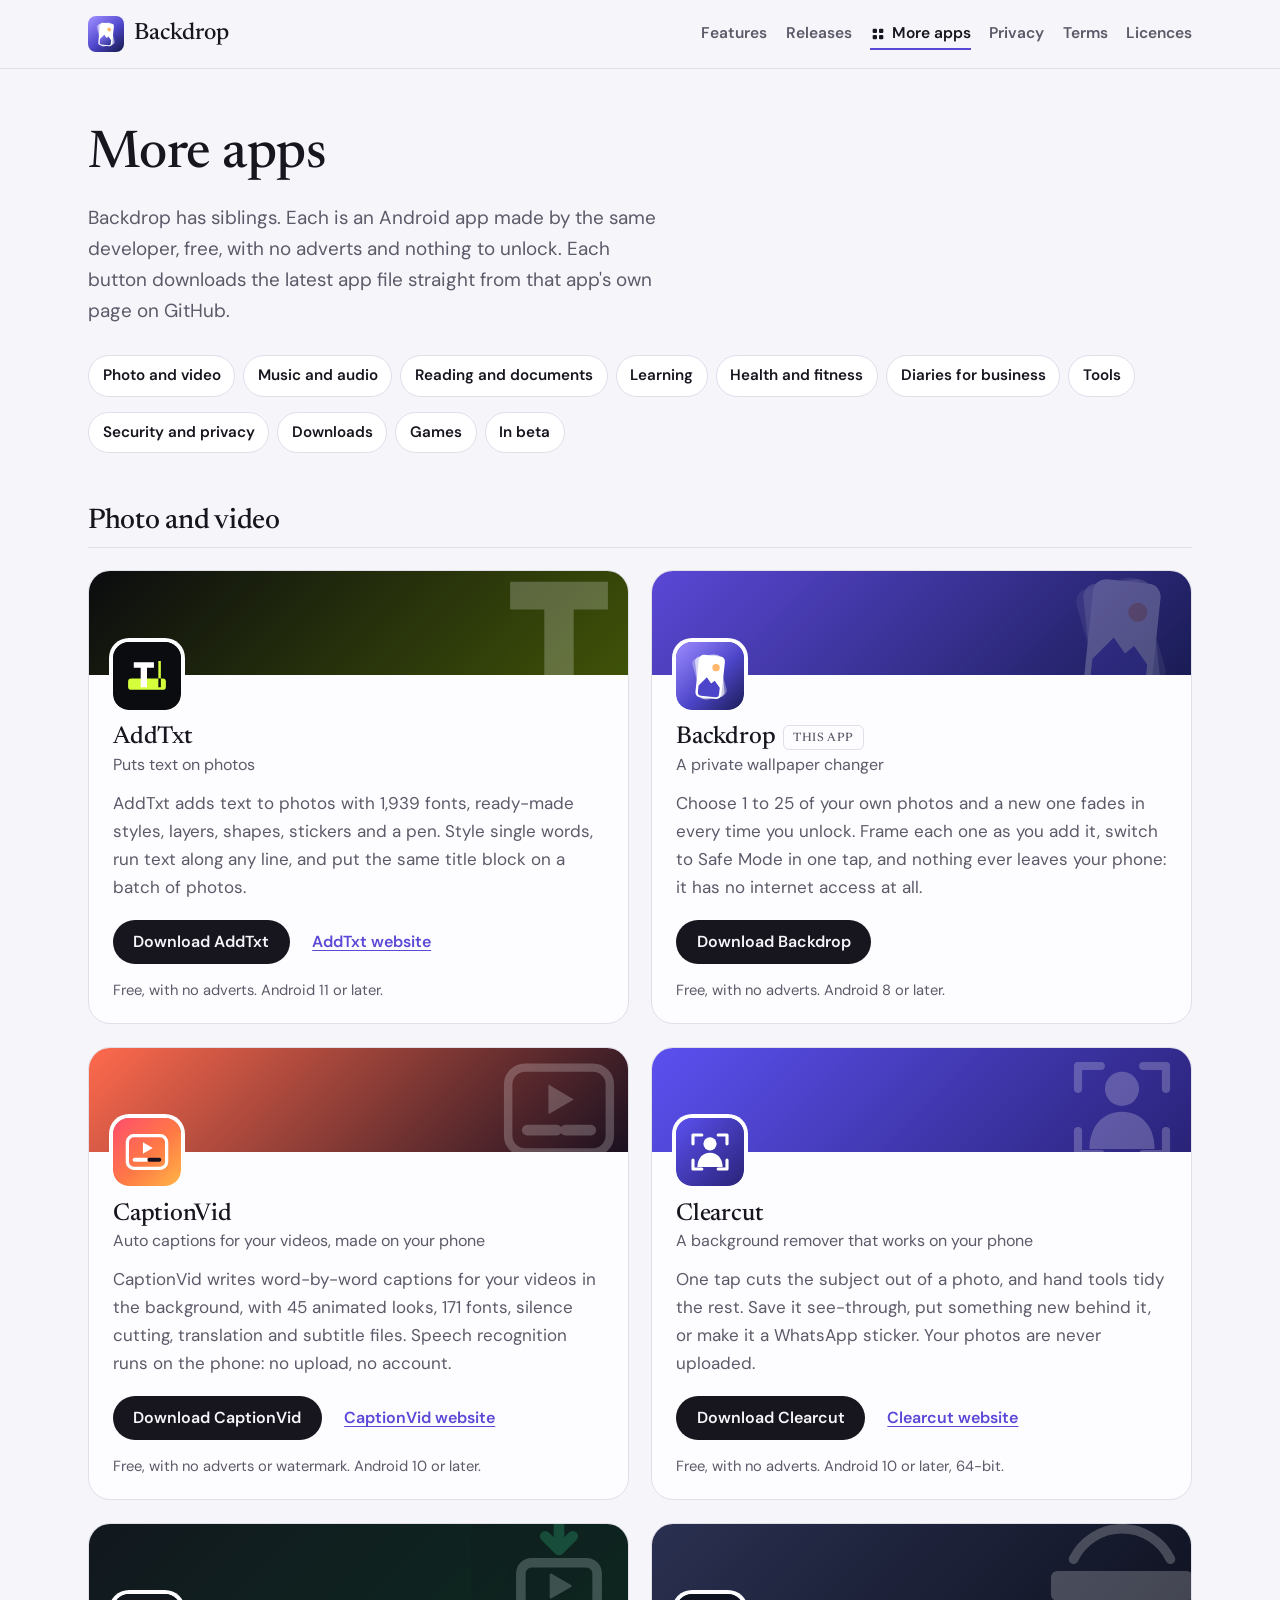
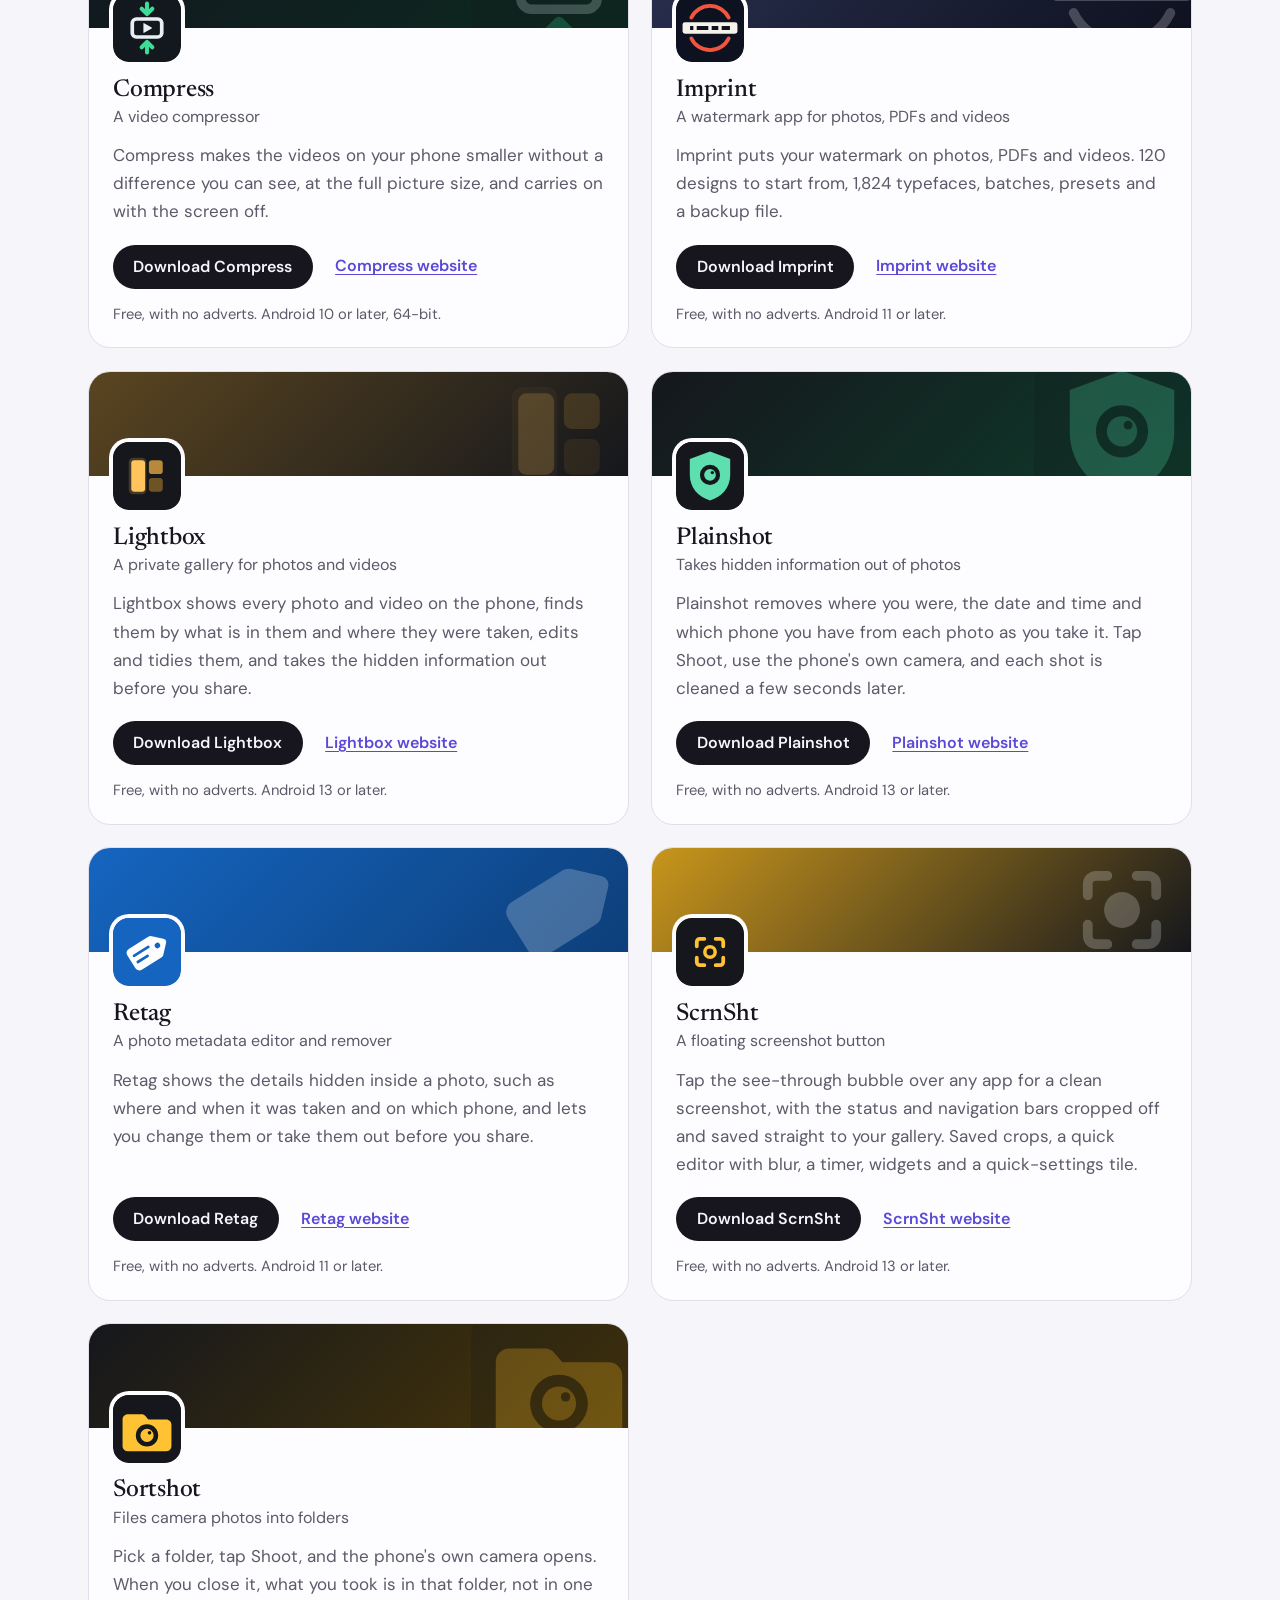
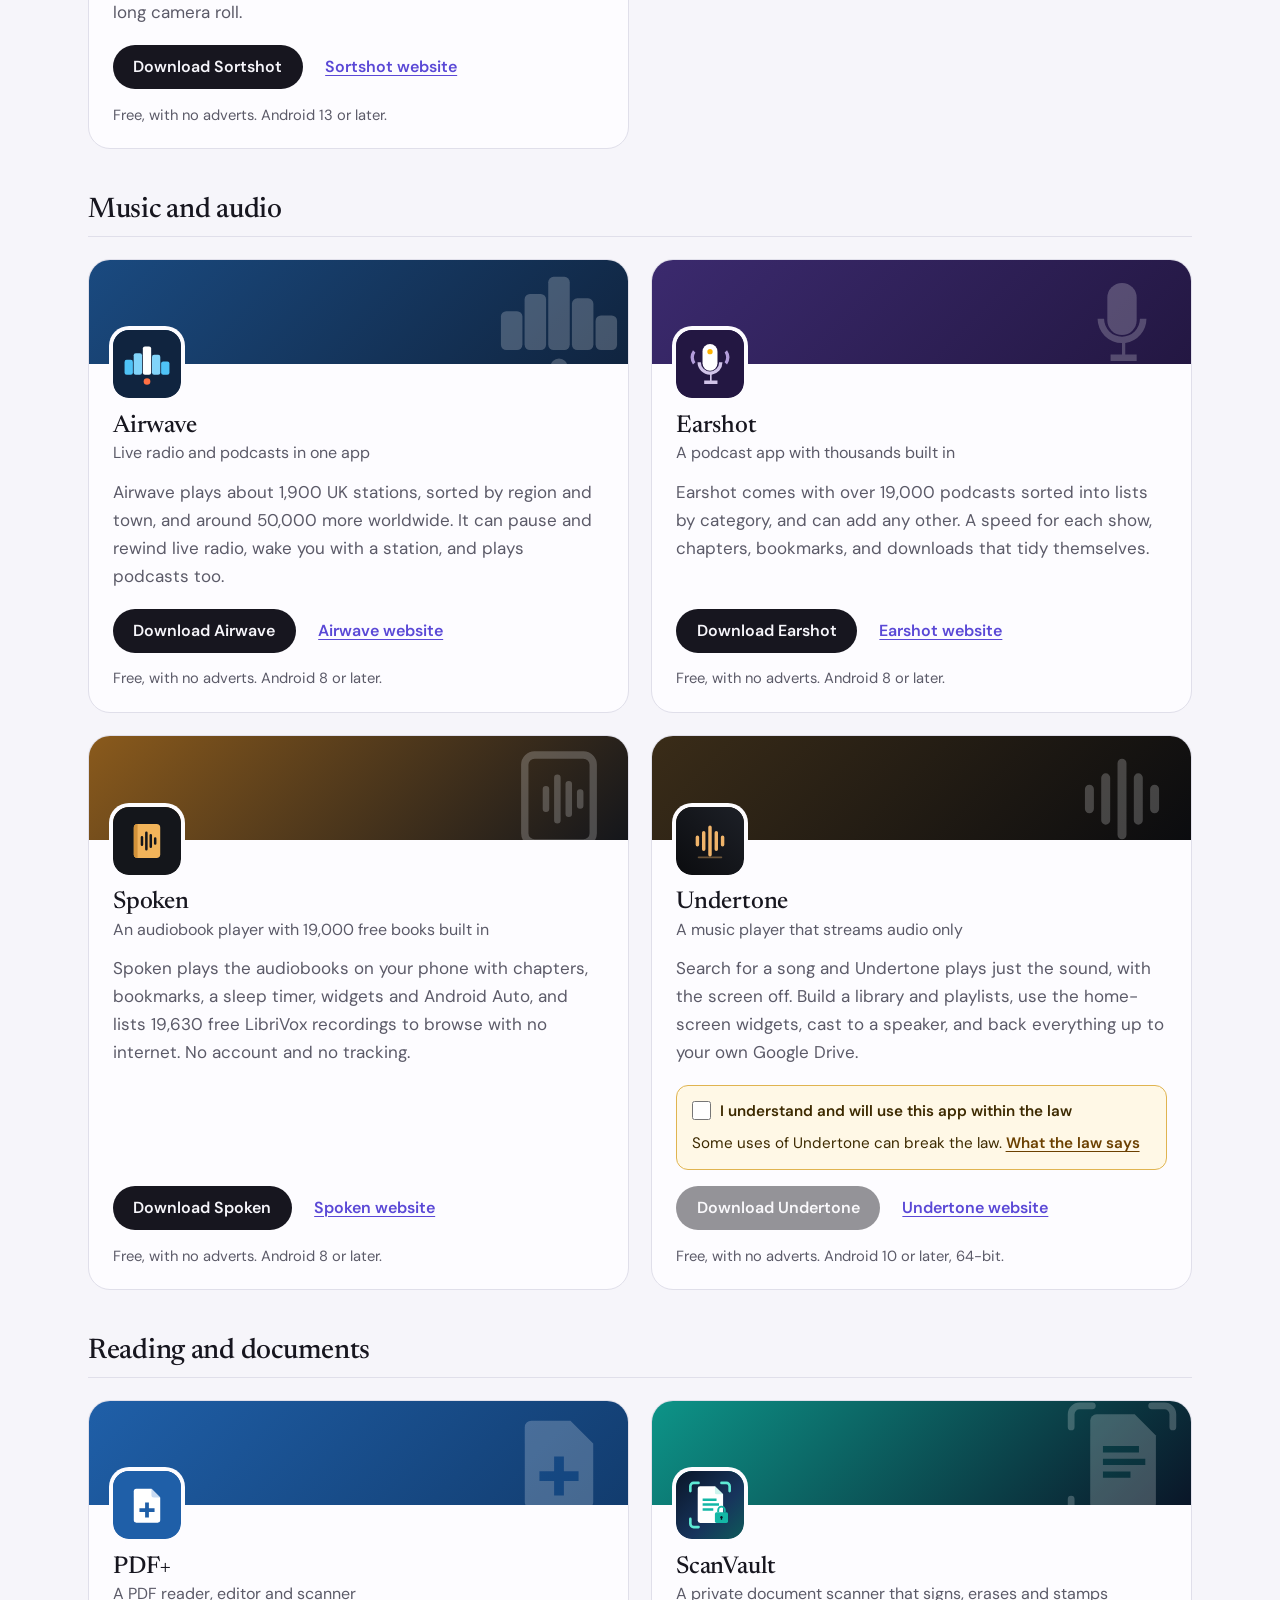
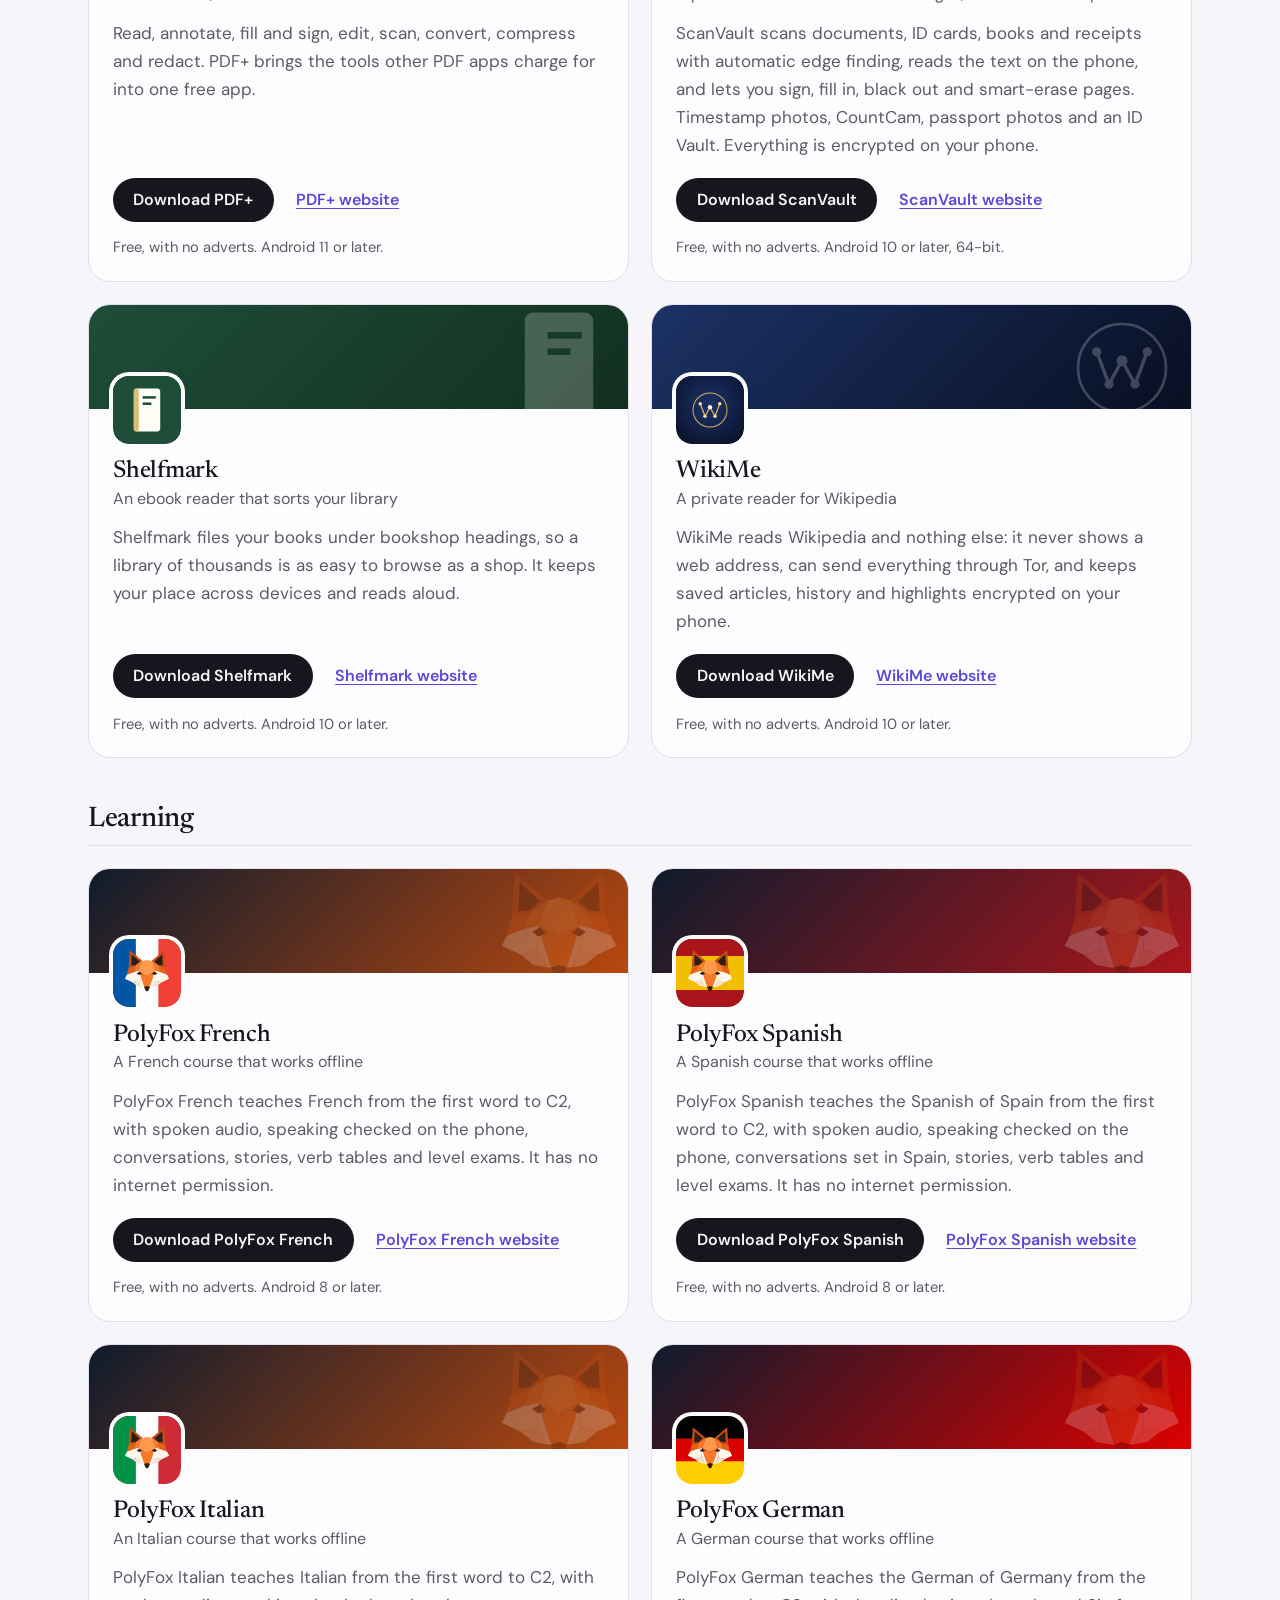
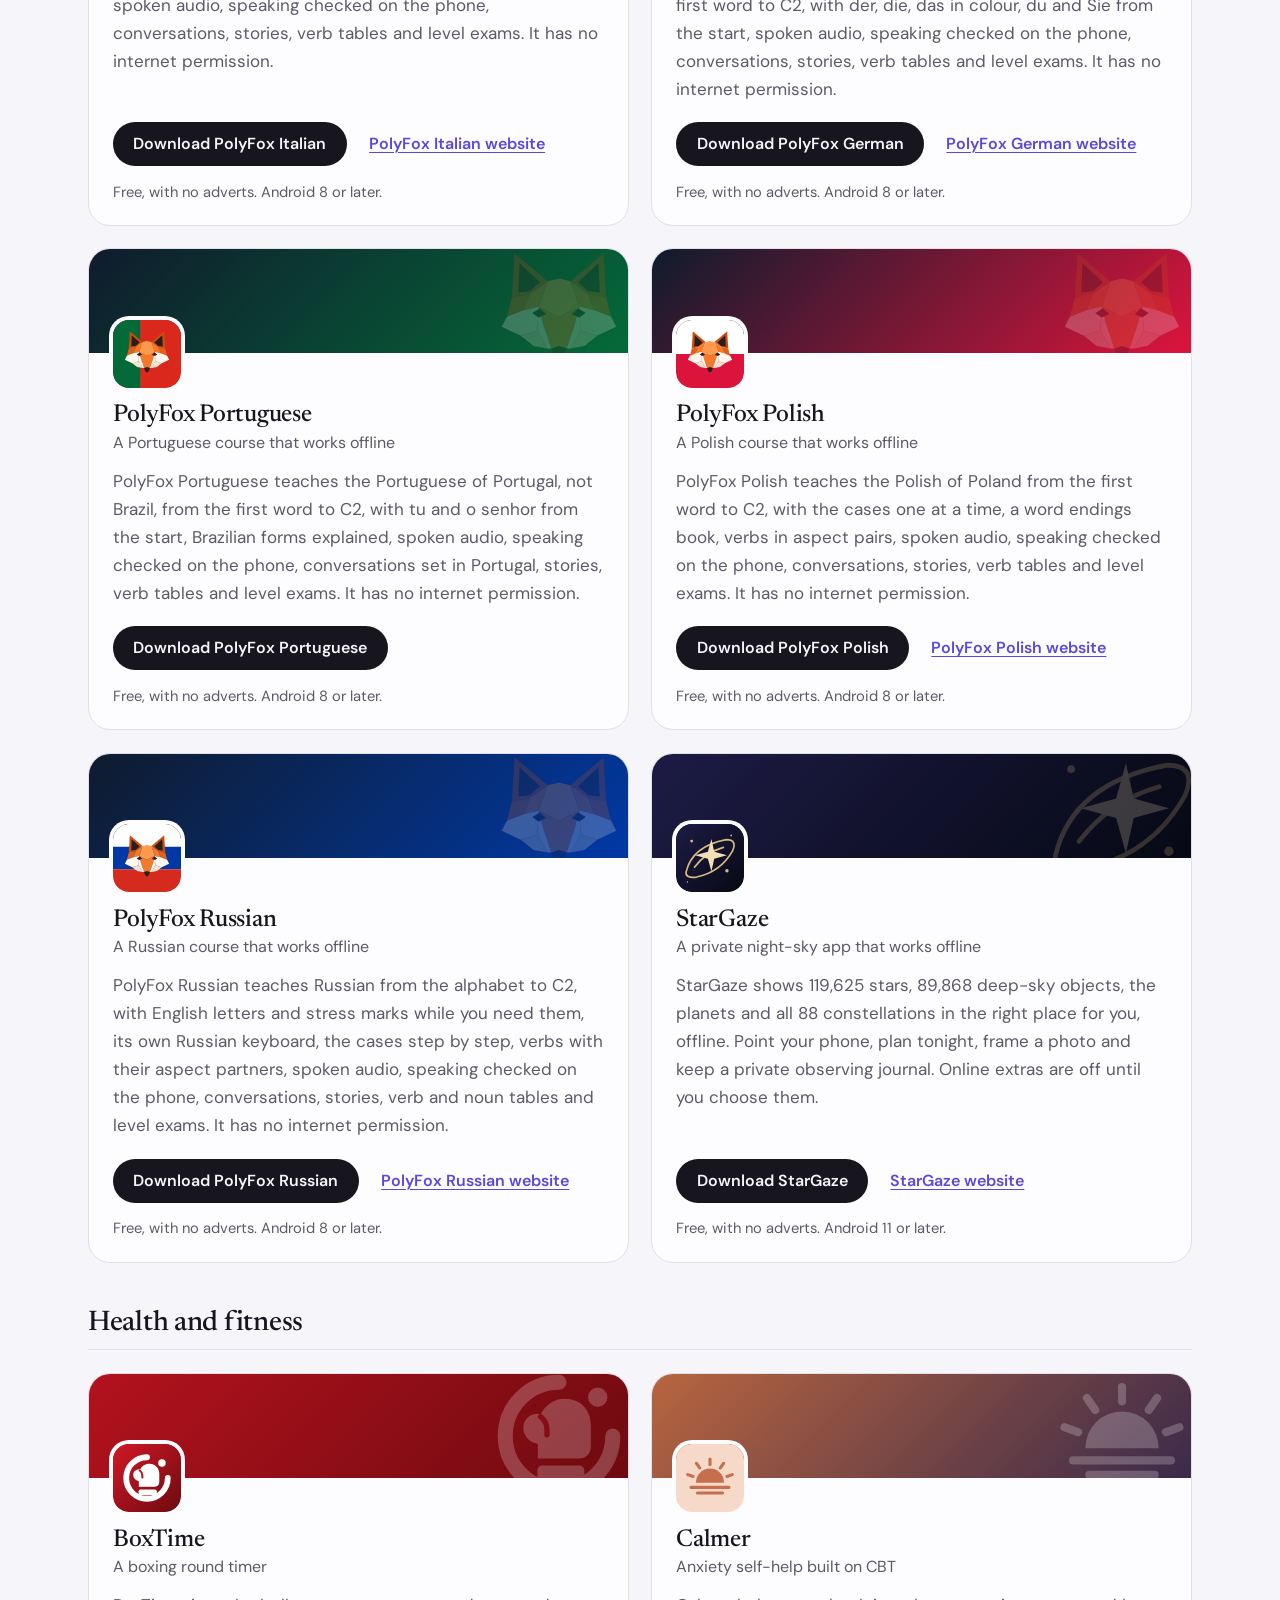
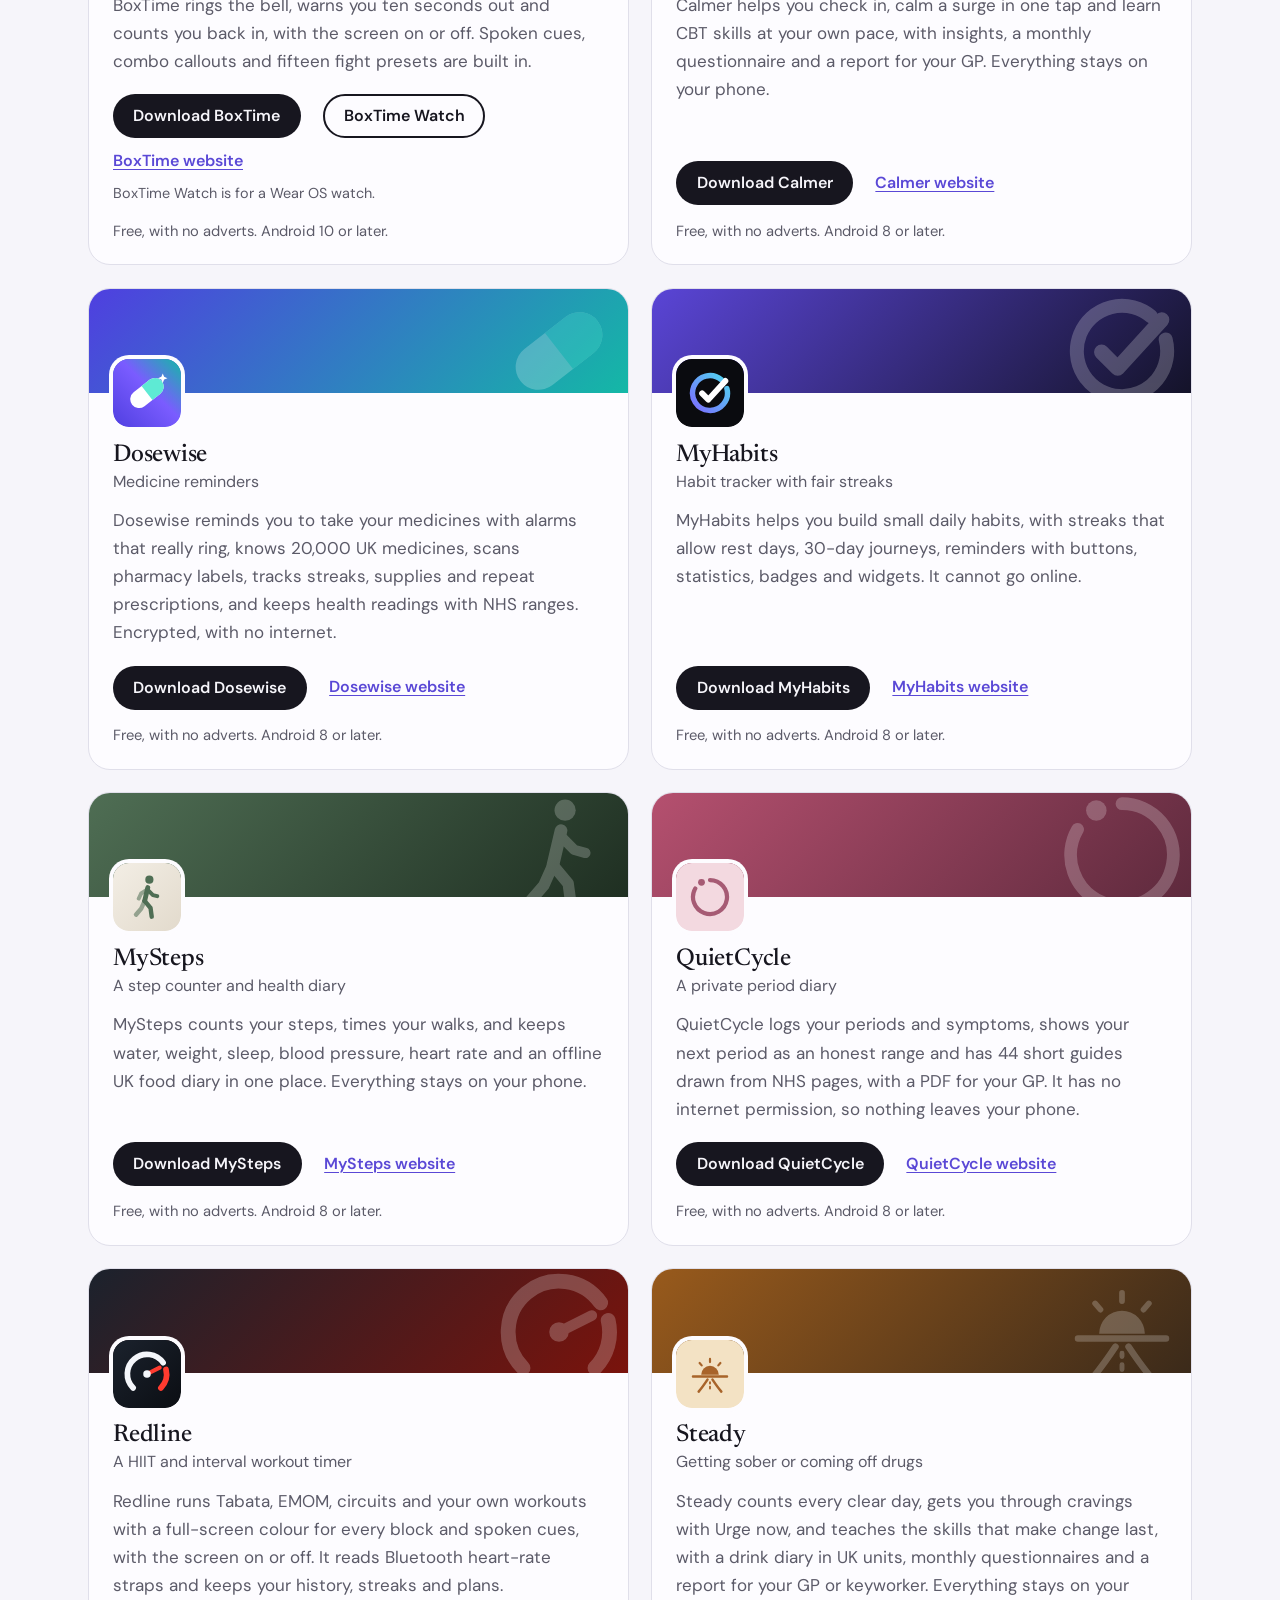
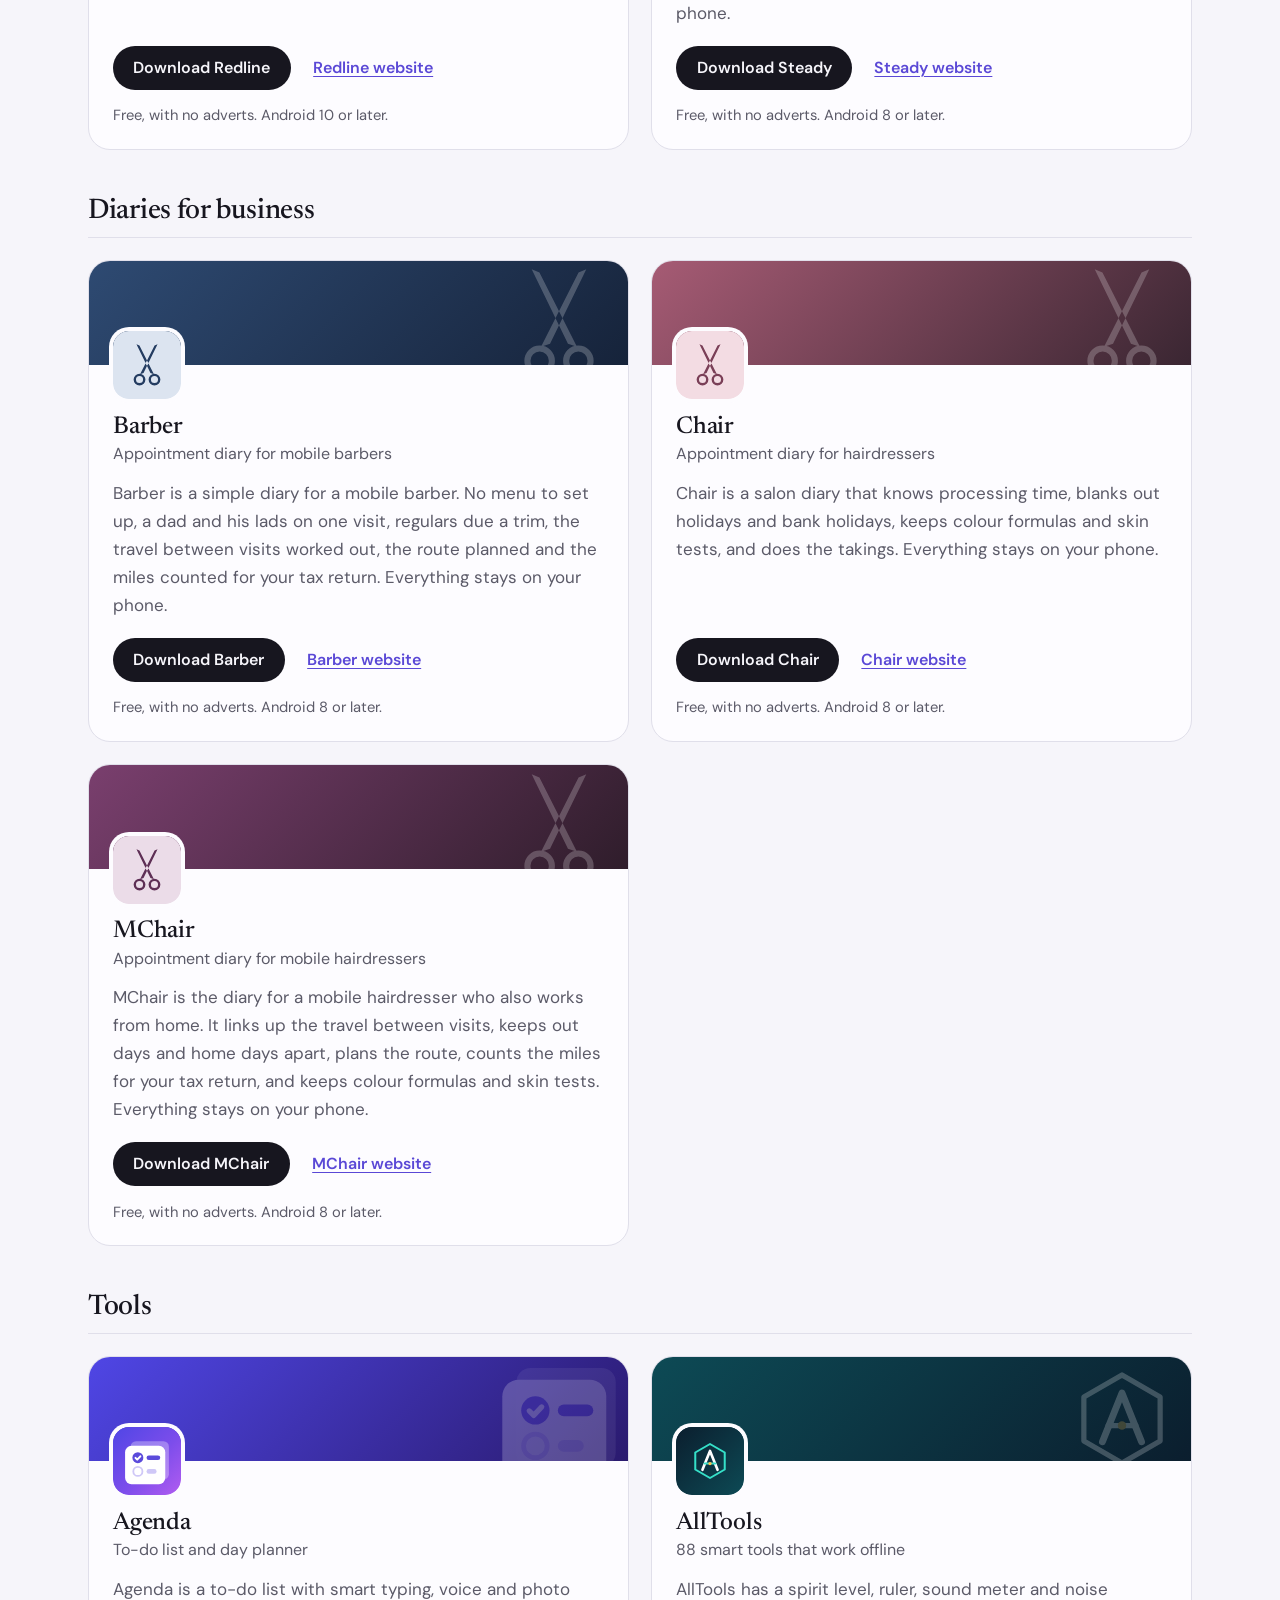
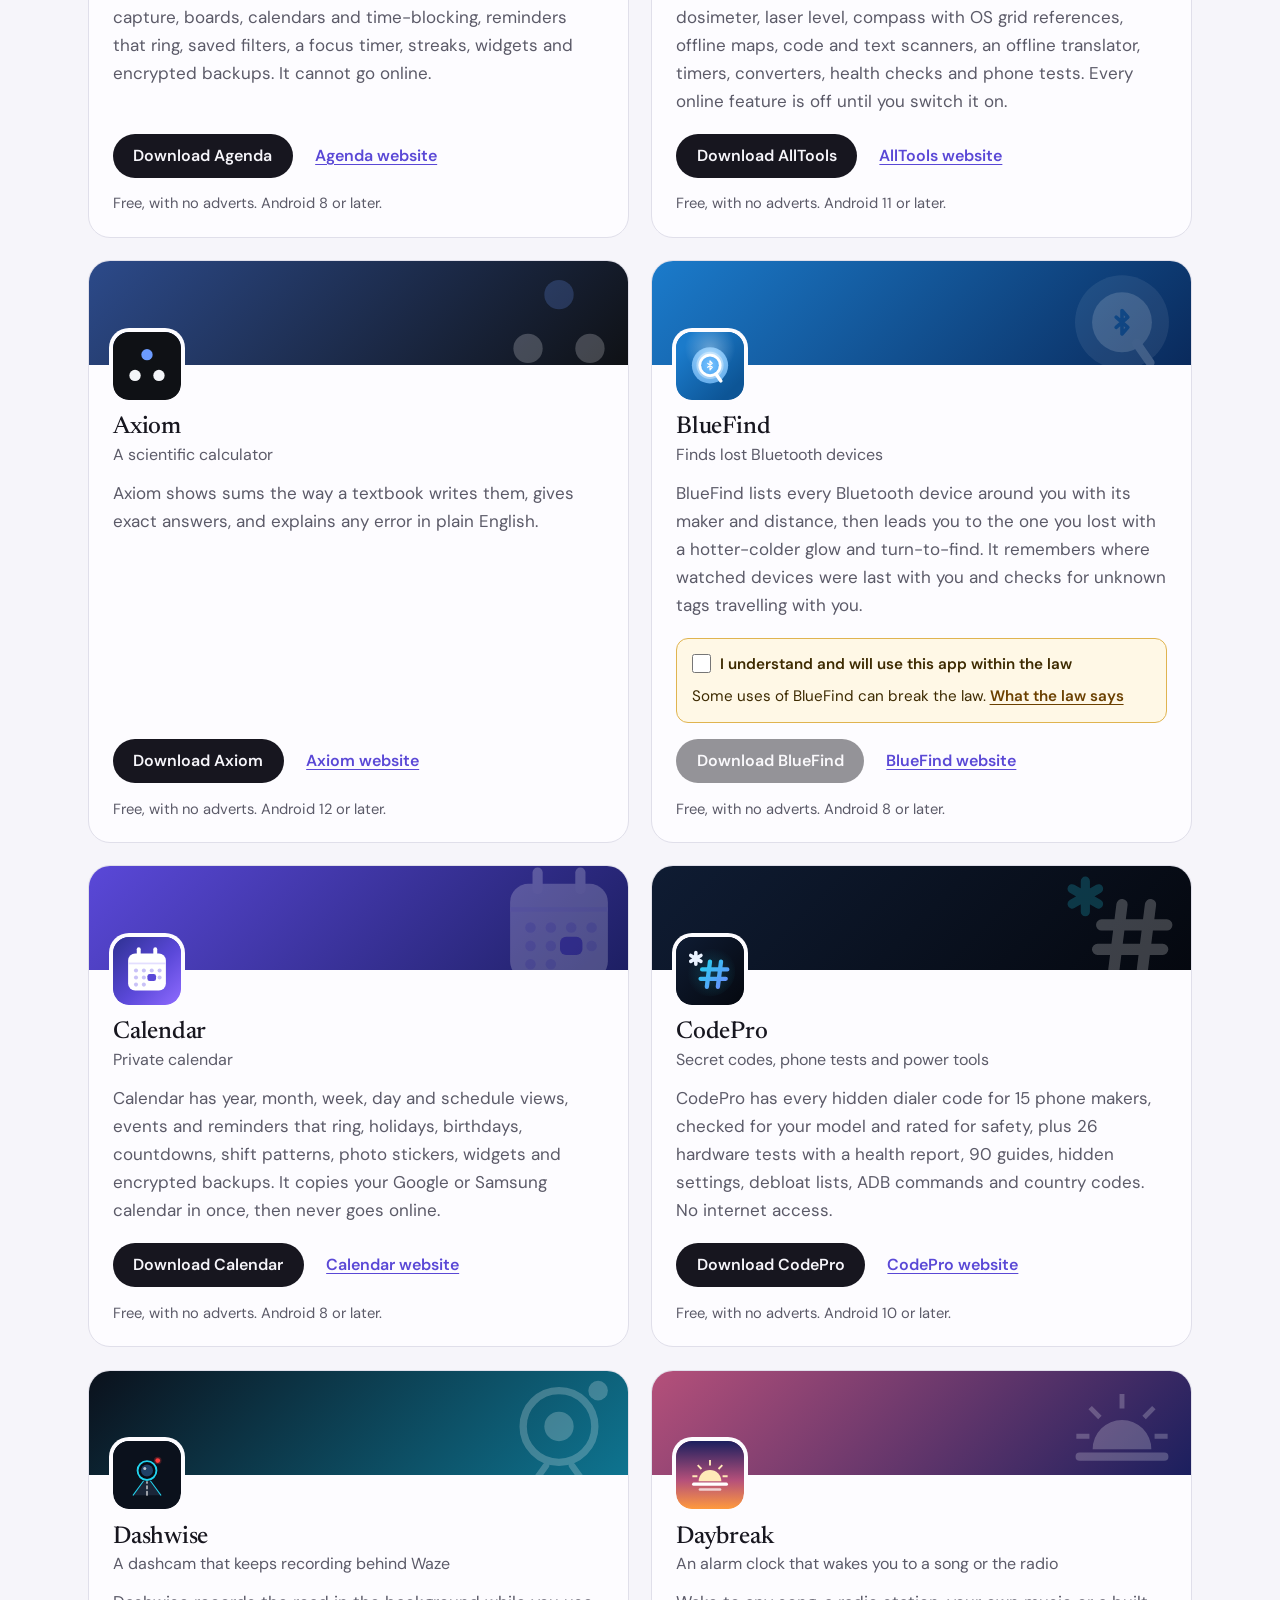
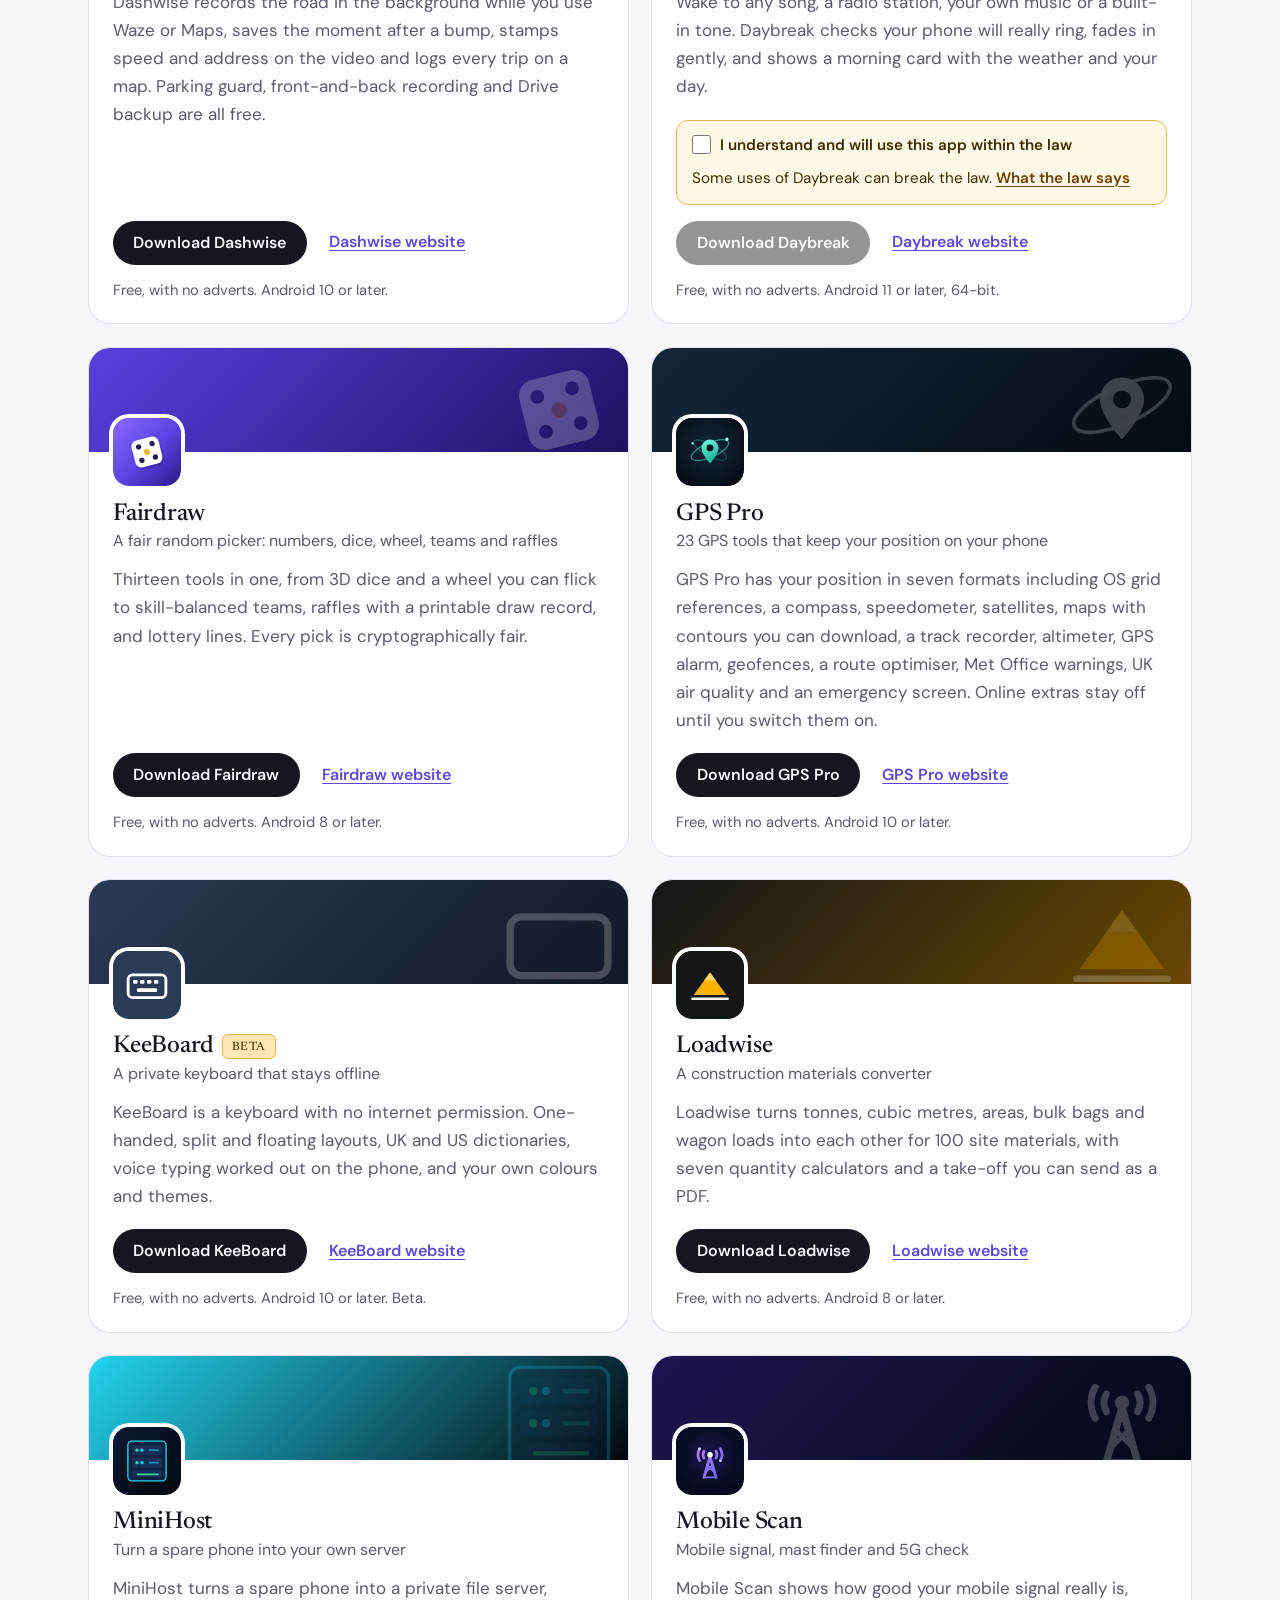
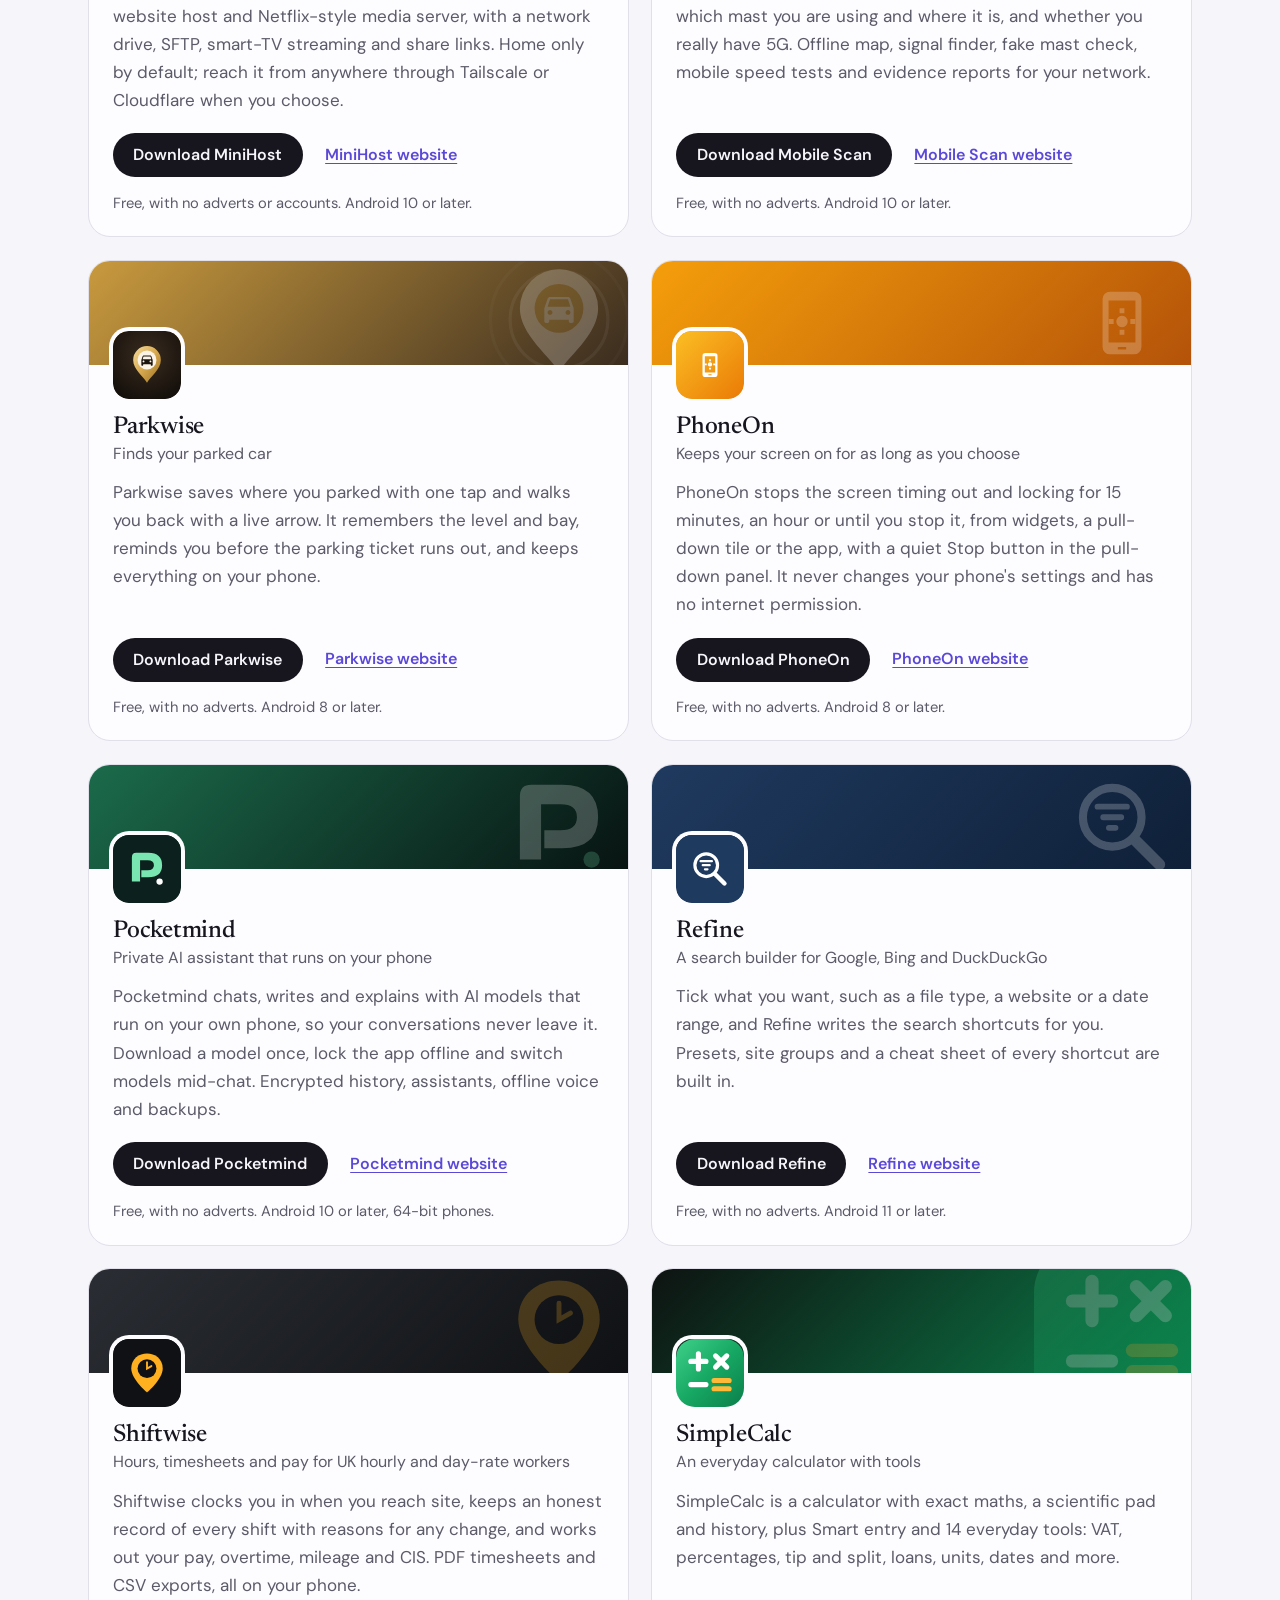
==== commit 614e221f: "More apps: add AllTools" ====
--- a/more-apps.html
+++ b/more-apps.html
@@ -4,7 +4,7 @@
 <meta charset="utf-8">
 <meta name="viewport" content="width=device-width, initial-scale=1">
 <title>More apps from the maker of Backdrop</title>
-<meta name="description" content="All 92 free Android apps from the maker of Backdrop, in one list by category, each with its download and a link to its website.">
+<meta name="description" content="All 94 free Android apps from the maker of Backdrop, in one list by category, each with its download and a link to its website.">
 <meta name="author" content="Jonathan Jackson">
 <link rel="canonical" href="https://customgpter.github.io/backdrop/more-apps.html">
 <meta name="theme-color" content="#f6f5fa" media="(prefers-color-scheme: light)">
@@ -12,7 +12,7 @@
 <meta property="og:type" content="website">
 <meta property="og:site_name" content="Backdrop">
 <meta property="og:title" content="More apps from the maker of Backdrop">
-<meta property="og:description" content="All 92 free Android apps from the maker of Backdrop, in one list by category, each with its download and a link to its website.">
+<meta property="og:description" content="All 94 free Android apps from the maker of Backdrop, in one list by category, each with its download and a link to its website.">
 <meta property="og:url" content="https://customgpter.github.io/backdrop/more-apps.html">
 <meta property="og:image" content="https://customgpter.github.io/backdrop/assets/og.png">
 <meta property="og:image:width" content="1200">
@@ -84,7 +84,7 @@
 <li class="mapp" style="--b:#7a3f6e;--b2:#2f1d2b"><div class="mapp-cover" aria-hidden="true"><svg viewBox="0 0 108 108"><g transform="translate(54 54) scale(1.25) translate(-54 -52)"><path fill="#fff" fill-rule="evenodd" d="M37 70.5a7.5 7.5 0 1 0 15 0a7.5 7.5 0 1 0-15 0zM40 70.5a4.5 4.5 0 1 0 9 0a4.5 4.5 0 1 0-9 0zM56 70.5a7.5 7.5 0 1 0 15 0a7.5 7.5 0 1 0-15 0zM59 70.5a4.5 4.5 0 1 0 9 0a4.5 4.5 0 1 0-9 0z"/><path fill="#fff" d="M45.2 63.6 49.6 62.2 67.4 25.6 63.6 27.2zM62.8 63.6 58.4 62.2 40.6 25.6 44.4 27.2z"/><circle cx="54" cy="49.8" r="1.8" fill="none"/></g></svg></div><div class="mapp-body"><svg class="mapp-icon" viewBox="0 0 108 108" aria-hidden="true"><rect width="108" height="108" rx="24" fill="#EBDCE8"/><g transform="translate(54 54) scale(1.25) translate(-54 -52)"><path fill="#5E2F55" fill-rule="evenodd" d="M37 70.5a7.5 7.5 0 1 0 15 0a7.5 7.5 0 1 0-15 0zM40 70.5a4.5 4.5 0 1 0 9 0a4.5 4.5 0 1 0-9 0zM56 70.5a7.5 7.5 0 1 0 15 0a7.5 7.5 0 1 0-15 0zM59 70.5a4.5 4.5 0 1 0 9 0a4.5 4.5 0 1 0-9 0z"/><path fill="#5E2F55" d="M45.2 63.6 49.6 62.2 67.4 25.6 63.6 27.2zM62.8 63.6 58.4 62.2 40.6 25.6 44.4 27.2z"/><circle cx="54" cy="49.8" r="1.8" fill="#EBDCE8"/></g></svg><h3>MChair</h3><p class="mapp-kind">Appointment diary for mobile hairdressers</p><p class="mapp-say">MChair is the diary for a mobile hairdresser who also works from home. It links up the travel between visits, keeps out days and home days apart, plans the route, counts the miles for your tax return, and keeps colour formulas and skin tests. Everything stays on your phone.</p><p class="mapp-go"><a class="button" href="https://github.com/CustomGPTer/mchair/releases/latest/download/MChair.apk">Download MChair</a><a class="mapp-site" href="https://customgpter.github.io/mchair/">MChair website</a></p><p class="mapp-needs">Free, with no adverts. Android 8 or later.</p></div></li></ul></div>
 <div class="mapps-group" role="group" aria-labelledby="apps-tools"><h2 class="mapps-cat" id="apps-tools">Tools</h2>
 <ul class="mapps"><li class="mapp" style="--b:#4f46e5;--b2:#2a1a6e"><div class="mapp-cover" aria-hidden="true"><svg viewBox="0 0 108 108"><g transform="translate(54 56) scale(1.45) translate(-52 -56)"><rect x="34" y="33" width="42" height="42" rx="6" fill="#fff" fill-opacity=".3"/><rect x="28" y="38" width="44" height="42" rx="7" fill="#fff" fill-opacity=".95"/><circle cx="42" cy="51" r="6" fill="#5b4bdb"/><path d="M39.4 51.2l1.9 1.9 3.4-3.6" stroke="#fff" stroke-width="2.2" fill="none" stroke-linecap="round" stroke-linejoin="round"/><rect x="51.5" y="48.5" width="15" height="5" rx="2.5" fill="#5b4bdb"/><circle cx="42" cy="66" r="5" fill="none" stroke="#cfc8f7" stroke-width="2"/><rect x="51.5" y="63.5" width="11" height="5" rx="2.5" fill="#cfc8f7"/></g></svg></div><div class="mapp-body"><svg class="mapp-icon" viewBox="0 0 108 108" aria-hidden="true"><defs><linearGradient id="i-agenda-agi" x1="0" y1="0" x2="1" y2="1"><stop offset="0" stop-color="#4f46e5"/><stop offset=".55" stop-color="#7c4deb"/><stop offset="1" stop-color="#b15cf0"/></linearGradient></defs><rect width="108" height="108" rx="24" fill="url(#i-agenda-agi)"/><g transform="translate(54 56) scale(1.45) translate(-52 -56)"><rect x="34" y="33" width="42" height="42" rx="6" fill="#fff" fill-opacity=".3"/><rect x="28" y="38" width="44" height="42" rx="7" fill="#fff"/><circle cx="42" cy="51" r="6" fill="#5b4bdb"/><path d="M39.4 51.2l1.9 1.9 3.4-3.6" stroke="#fff" stroke-width="2.2" fill="none" stroke-linecap="round" stroke-linejoin="round"/><rect x="51.5" y="48.5" width="15" height="5" rx="2.5" fill="#5b4bdb"/><circle cx="42" cy="66" r="5" fill="none" stroke="#cfc8f7" stroke-width="2"/><rect x="51.5" y="63.5" width="11" height="5" rx="2.5" fill="#cfc8f7"/></g></svg><h3>Agenda</h3><p class="mapp-kind">To-do list and day planner</p><p class="mapp-say">Agenda is a to-do list with smart typing, voice and photo capture, boards, calendars and time-blocking, reminders that ring, saved filters, a focus timer, streaks, widgets and encrypted backups. It cannot go online.</p><p class="mapp-go"><a class="button" href="https://github.com/CustomGPTer/agenda/releases/latest/download/Agenda.apk">Download Agenda</a><a class="mapp-site" href="https://customgpter.github.io/agenda/">Agenda website</a></p><p class="mapp-needs">Free, with no adverts. Android 8 or later.</p></div></li>
-<li class="mapp" style="--b:#2c4a8a;--b2:#0f1115"><div class="mapp-cover" aria-hidden="true"><svg viewBox="0 0 108 108"><circle cx="54" cy="36" r="9" fill="#6c9bff"/><circle cx="35" cy="69" r="9" fill="#f3f5f8"/><circle cx="73" cy="69" r="9" fill="#f3f5f8"/></svg></div><div class="mapp-body"><svg class="mapp-icon" viewBox="0 0 108 108" aria-hidden="true"><rect width="108" height="108" rx="24" fill="#0f1115"/><circle cx="54" cy="36" r="9" fill="#6c9bff"/><circle cx="35" cy="69" r="9" fill="#f3f5f8"/><circle cx="73" cy="69" r="9" fill="#f3f5f8"/></svg><h3>Axiom</h3><p class="mapp-kind">A scientific calculator</p><p class="mapp-say">Axiom shows sums the way a textbook writes them, gives exact answers, and explains any error in plain English.</p><p class="mapp-go"><a class="button" href="https://github.com/CustomGPTer/axiom/releases/latest/download/Axiom.apk">Download Axiom</a><a class="mapp-site" href="https://customgpter.github.io/axiom/">Axiom website</a></p><p class="mapp-needs">Free, with no adverts. Android 12 or later.</p></div></li>
+<li class="mapp" style="--b:#0d4a55;--b2:#0b1e2e"><div class="mapp-cover" aria-hidden="true"><svg viewBox="0 0 108 108"><path d="M54 27L77.4 40.5L77.4 67.5L54 81L30.6 67.5L30.6 40.5Z" stroke="#fff" stroke-width="3.2" stroke-linejoin="round" fill="none"/><path d="M42 68L54 38L66 68" stroke="#fff" stroke-width="4.2" stroke-linecap="round" stroke-linejoin="round" fill="none"/><path d="M45.5 58L62.5 58" stroke="#fff" stroke-width="3.2" stroke-linecap="round"/><circle cx="54" cy="58" r="2.6" fill="#ffc24b"/></svg></div><div class="mapp-body"><svg class="mapp-icon" viewBox="0 0 108 108" aria-hidden="true"><defs><linearGradient id="i-alltools-atbg" x1="0" y1="0" x2="1" y2="1"><stop offset="0" stop-color="#0b1e2e"/><stop offset="1" stop-color="#0d4a55"/></linearGradient></defs><rect width="108" height="108" rx="24" fill="url(#i-alltools-atbg)"/><path d="M54 27L77.4 40.5L77.4 67.5L54 81L30.6 67.5L30.6 40.5Z" stroke="#35e0c8" stroke-width="3.2" stroke-linejoin="round" fill="none"/><path d="M42 68L54 38L66 68" stroke="#fff" stroke-width="4.2" stroke-linecap="round" stroke-linejoin="round" fill="none"/><path d="M45.5 58L62.5 58" stroke="#35e0c8" stroke-width="3.2" stroke-linecap="round"/><circle cx="54" cy="58" r="2.6" fill="#ffc24b"/></svg><h3>AllTools</h3><p class="mapp-kind">88 smart tools that work offline</p><p class="mapp-say">AllTools has a spirit level, ruler, sound meter and noise dosimeter, laser level, compass with OS grid references, offline maps, code and text scanners, an offline translator, timers, converters, health checks and phone tests. Every online feature is off until you switch it on.</p><p class="mapp-go"><a class="button" href="https://github.com/CustomGPTer/alltools/releases/latest/download/AllTools.apk">Download AllTools</a><a class="mapp-site" href="https://customgpter.github.io/alltools/">AllTools website</a></p><p class="mapp-needs">Free, with no adverts. Android 11 or later.</p></div></li><li class="mapp" style="--b:#2c4a8a;--b2:#0f1115"><div class="mapp-cover" aria-hidden="true"><svg viewBox="0 0 108 108"><circle cx="54" cy="36" r="9" fill="#6c9bff"/><circle cx="35" cy="69" r="9" fill="#f3f5f8"/><circle cx="73" cy="69" r="9" fill="#f3f5f8"/></svg></div><div class="mapp-body"><svg class="mapp-icon" viewBox="0 0 108 108" aria-hidden="true"><rect width="108" height="108" rx="24" fill="#0f1115"/><circle cx="54" cy="36" r="9" fill="#6c9bff"/><circle cx="35" cy="69" r="9" fill="#f3f5f8"/><circle cx="73" cy="69" r="9" fill="#f3f5f8"/></svg><h3>Axiom</h3><p class="mapp-kind">A scientific calculator</p><p class="mapp-say">Axiom shows sums the way a textbook writes them, gives exact answers, and explains any error in plain English.</p><p class="mapp-go"><a class="button" href="https://github.com/CustomGPTer/axiom/releases/latest/download/Axiom.apk">Download Axiom</a><a class="mapp-site" href="https://customgpter.github.io/axiom/">Axiom website</a></p><p class="mapp-needs">Free, with no adverts. Android 12 or later.</p></div></li>
 <li class="mapp is-gated" style="--b:#1b7bcb;--b2:#0a2a5c"><div class="mapp-cover" aria-hidden="true"><svg viewBox="0 0 108 108"><circle cx="54" cy="52.92" r="28.8" fill="#fff" fill-opacity=".35"/><path d="M63 65.88L71.28 77.76" stroke="#fff" stroke-width="5.4" stroke-linecap="round"/><circle cx="54" cy="52.92" r="18.36" fill="#fff" fill-opacity=".95"/><path d="M50.4 49.75L57.6 56.09L54 60.12L54 45.72L57.6 49.75L50.4 56.09" fill="none" stroke="#1B7BCB" stroke-width="2.2" stroke-linecap="round" stroke-linejoin="round"/></svg></div><div class="mapp-body"><svg class="mapp-icon" viewBox="0 0 108 108" aria-hidden="true"><defs><linearGradient id="i-bluefind-bfa" gradientUnits="userSpaceOnUse" x1="18" y1="18" x2="90" y2="90"><stop offset="0" stop-color="#1B7BCB"/><stop offset="1" stop-color="#0D5596"/></linearGradient><radialGradient id="i-bluefind-bfb" gradientUnits="userSpaceOnUse" cx="54" cy="26" r="40"><stop offset="0" stop-color="#fff" stop-opacity=".33"/><stop offset="1" stop-color="#fff" stop-opacity="0"/></radialGradient><radialGradient id="i-bluefind-bfc" gradientUnits="userSpaceOnUse" cx="54" cy="39.6" r="39.6"><stop offset="0" stop-color="#B7E0FF"/><stop offset=".6" stop-color="#7FC0F5"/><stop offset="1" stop-color="#6AB0EC"/></radialGradient><radialGradient id="i-bluefind-bfd" gradientUnits="userSpaceOnUse" cx="54" cy="52.92" r="14.4"><stop offset="0" stop-color="#79C3FF"/><stop offset="1" stop-color="#5AAEF5"/></radialGradient></defs><rect width="108" height="108" rx="24" fill="url(#i-bluefind-bfa)"/><rect width="108" height="108" rx="24" fill="url(#i-bluefind-bfb)"/><circle cx="54" cy="52.92" r="28.8" fill="url(#i-bluefind-bfc)"/><circle cx="54" cy="52.92" r="21.6" fill="#fff" fill-opacity=".35"/><path d="M63 65.88L71.28 77.76" stroke="#fff" stroke-width="5.4" stroke-linecap="round"/><circle cx="54" cy="52.92" r="18.36" fill="#fff"/><circle cx="54" cy="52.92" r="14.04" fill="url(#i-bluefind-bfd)"/><path d="M50.4 49.75L57.6 56.09L54 60.12L54 45.72L57.6 49.75L50.4 56.09" fill="none" stroke="#fff" stroke-width="1.87" stroke-linecap="round" stroke-linejoin="round"/></svg><h3>BlueFind</h3><p class="mapp-kind">Finds lost Bluetooth devices</p><p class="mapp-say">BlueFind lists every Bluetooth device around you with its maker and distance, then leads you to the one you lost with a hotter-colder glow and turn-to-find. It remembers where watched devices were last with you and checks for unknown tags travelling with you.</p><div class="mapp-law" data-gate><label><input type="checkbox"> I understand and will use this app within the law</label><p>Some uses of BlueFind can break the law. <a href="https://customgpter.github.io/bluefind/terms.html#law">What the law says</a></p><noscript><p>Turn on JavaScript to download, or use the <a href="https://customgpter.github.io/bluefind/">BlueFind website</a>.</p></noscript></div><p class="mapp-go"><a class="button" data-href="https://github.com/CustomGPTer/bluefind/releases/latest/download/BlueFind.apk" aria-disabled="true" role="link" tabindex="-1">Download BlueFind</a><a class="mapp-site" href="https://customgpter.github.io/bluefind/">BlueFind website</a></p><p class="mapp-needs">Free, with no adverts. Android 8 or later.</p></div></li>
 <li class="mapp" style="--b:#5a48d8;--b2:#1d1f63"><div class="mapp-cover" aria-hidden="true"><svg viewBox="0 0 108 108"><g transform="translate(54 55) scale(1.25) translate(-54 -55)"><path d="M39,32 h30 a9,9 0 0 1 9,9 v29 a9,9 0 0 1 -9,9 h-30 a9,9 0 0 1 -9,-9 v-29 a9,9 0 0 1 9,-9 z" fill="#fff" fill-opacity=".95"/><rect x="41" y="24" width="5" height="13" rx="2.5" fill="#fff"/><rect x="62" y="24" width="5" height="13" rx="2.5" fill="#fff"/><rect x="30" y="43.5" width="48" height="2.2" fill="#e3deff"/><g fill="#c9c2f7"><circle cx="40" cy="53.5" r="2.6"/><circle cx="50" cy="53.5" r="2.6"/><circle cx="60" cy="53.5" r="2.6"/><circle cx="70" cy="53.5" r="2.6"/><circle cx="40" cy="62.5" r="2.6"/><circle cx="50" cy="62.5" r="2.6"/><circle cx="70" cy="62.5" r="2.6"/><circle cx="40" cy="71.5" r="2.6"/><circle cx="50" cy="71.5" r="2.6"/></g><rect x="54.5" y="58" width="11" height="9" rx="3" fill="#5a48d8"/></g></svg></div><div class="mapp-body"><svg class="mapp-icon" viewBox="0 0 108 108" aria-hidden="true"><defs><linearGradient id="i-calendar-cli" x1="0" y1="0" x2="1" y2="1"><stop offset="0" stop-color="#2e3192"/><stop offset=".55" stop-color="#5a48d8"/><stop offset="1" stop-color="#8f6bff"/></linearGradient></defs><rect width="108" height="108" rx="24" fill="url(#i-calendar-cli)"/><g transform="translate(54 55) scale(1.25) translate(-54 -55)"><path d="M39,32 h30 a9,9 0 0 1 9,9 v29 a9,9 0 0 1 -9,9 h-30 a9,9 0 0 1 -9,-9 v-29 a9,9 0 0 1 9,-9 z" fill="#fff"/><rect x="41" y="24" width="5" height="13" rx="2.5" fill="#fff"/><rect x="62" y="24" width="5" height="13" rx="2.5" fill="#fff"/><rect x="30" y="43.5" width="48" height="2.2" fill="#e3deff"/><g fill="#c9c2f7"><circle cx="40" cy="53.5" r="2.6"/><circle cx="50" cy="53.5" r="2.6"/><circle cx="60" cy="53.5" r="2.6"/><circle cx="70" cy="53.5" r="2.6"/><circle cx="40" cy="62.5" r="2.6"/><circle cx="50" cy="62.5" r="2.6"/><circle cx="70" cy="62.5" r="2.6"/><circle cx="40" cy="71.5" r="2.6"/><circle cx="50" cy="71.5" r="2.6"/></g><rect x="54.5" y="58" width="11" height="9" rx="3" fill="#5a48d8"/></g></svg><h3>Calendar</h3><p class="mapp-kind">Private calendar</p><p class="mapp-say">Calendar has year, month, week, day and schedule views, events and reminders that ring, holidays, birthdays, countdowns, shift patterns, photo stickers, widgets and encrypted backups. It copies your Google or Samsung calendar in once, then never goes online.</p><p class="mapp-go"><a class="button" href="https://github.com/CustomGPTer/calendar/releases/latest/download/Calendar.apk">Download Calendar</a><a class="mapp-site" href="https://customgpter.github.io/calendar/">Calendar website</a></p><p class="mapp-needs">Free, with no adverts. Android 8 or later.</p></div></li>
 <li class="mapp" style="--b:#0f1c33;--b2:#05080f"><div class="mapp-cover" aria-hidden="true"><svg viewBox="0 0 108 108"><g transform="translate(54 54) scale(1.25) translate(-54 -54)"><path d="M54 42L50 74M68 42L64 74M44 52L76 52M42 64L74 64" fill="none" stroke="#fff" stroke-width="5.5" stroke-linecap="round"/><path d="M36 30.5L36 45.5M29.5 34.25L42.5 41.75M29.5 41.75L42.5 34.25" fill="none" stroke="#22D3EE" stroke-width="4.5" stroke-linecap="round"/></g></svg></div><div class="mapp-body"><svg class="mapp-icon" viewBox="0 0 108 108" aria-hidden="true"><defs><linearGradient id="i-codepro-cpbg" x1="0" y1="0" x2="1" y2="1"><stop offset="0" stop-color="#0F1C33"/><stop offset="1" stop-color="#05080F"/></linearGradient><radialGradient id="i-codepro-cpgl" cx="58" cy="58" r="40" gradientUnits="userSpaceOnUse"><stop offset="0" stop-color="#22D3EE" stop-opacity=".2"/><stop offset="1" stop-color="#22D3EE" stop-opacity="0"/></radialGradient><linearGradient id="i-codepro-cphs" x1="42" y1="42" x2="76" y2="74" gradientUnits="userSpaceOnUse"><stop offset="0" stop-color="#22D3EE"/><stop offset="1" stop-color="#6E8BFF"/></linearGradient></defs><rect width="108" height="108" rx="24" fill="url(#i-codepro-cpbg)"/><circle cx="54" cy="54" r="40" fill="url(#i-codepro-cpgl)"/><g transform="translate(54 54) scale(1.25) translate(-54 -54)"><path d="M54 42L50 74M68 42L64 74M44 52L76 52M42 64L74 64" fill="none" stroke="url(#i-codepro-cphs)" stroke-width="5.5" stroke-linecap="round"/><path d="M36 30.5L36 45.5M29.5 34.25L42.5 41.75M29.5 41.75L42.5 34.25" fill="none" stroke="#EAF2FF" stroke-width="4.5" stroke-linecap="round"/></g></svg><h3>CodePro</h3><p class="mapp-kind">Secret codes, phone tests and power tools</p><p class="mapp-say">CodePro has every hidden dialer code for 15 phone makers, checked for your model and rated for safety, plus 26 hardware tests with a health report, 90 guides, hidden settings, debloat lists, ADB commands and country codes. No internet access.</p><p class="mapp-go"><a class="button" href="https://github.com/CustomGPTer/codepro/releases/latest/download/CodePro.apk">Download CodePro</a><a class="mapp-site" href="https://customgpter.github.io/codepro/">CodePro website</a></p><p class="mapp-needs">Free, with no adverts. Android 10 or later.</p></div></li>
@@ -100,7 +100,7 @@
 <li class="mapp" style="--b:#2a2d33;--b2:#0f1114"><div class="mapp-cover" aria-hidden="true"><svg viewBox="0 0 108 108"><path d="M54 85C54 85 29 64 29 47C29 15 79 15 79 47C79 64 54 85 54 85Z" fill="#FFB020"/><circle cx="54" cy="47" r="15" fill="#0F1114"/><path d="M54 37V47L61 43" stroke="#FFB020" stroke-width="3" stroke-linecap="round" fill="none"/></svg></div><div class="mapp-body"><svg class="mapp-icon" viewBox="0 0 108 108" aria-hidden="true"><rect width="108" height="108" rx="24" fill="#0F1114"/><path d="M54 85C54 85 29 64 29 47C29 15 79 15 79 47C79 64 54 85 54 85Z" fill="#FFB020"/><circle cx="54" cy="47" r="15" fill="#0F1114"/><path d="M54 37V47L61 43" stroke="#FFB020" stroke-width="3" stroke-linecap="round" fill="none"/></svg><h3>Shiftwise</h3><p class="mapp-kind">Hours, timesheets and pay for UK hourly and day-rate workers</p><p class="mapp-say">Shiftwise clocks you in when you reach site, keeps an honest record of every shift with reasons for any change, and works out your pay, overtime, mileage and CIS. PDF timesheets and CSV exports, all on your phone.</p><p class="mapp-go"><a class="button" href="https://github.com/CustomGPTer/shiftwise/releases/latest/download/Shiftwise.apk">Download Shiftwise</a><a class="mapp-site" href="https://customgpter.github.io/shiftwise/">Shiftwise website</a></p><p class="mapp-needs">Free, with no adverts. Android 10 or later.</p></div></li>
 <li class="mapp" style="--b:#0e1311;--b2:#0b7f4a"><div class="mapp-cover" aria-hidden="true"><svg viewBox="0 0 108 108"><rect width="108" height="108" rx="30" fill="url(#scgc)"/><defs><linearGradient id="scgc" x1="0" y1="0" x2="1" y2="1"><stop offset="0" stop-color="#3fd18a"/><stop offset=".5" stop-color="#17a864"/><stop offset="1" stop-color="#0b7f4a"/></linearGradient></defs><g stroke-width="8.1" stroke-linecap="round" fill="none"><path stroke="#fff" d="M23.6 35.6h24M35.6 23.6v24M62.8 26.8l17.8 17.8M62.8 44.6l17.8-17.8M23.6 72.4h24"/><path stroke="#ffb938" d="M60.4 65.9h24M60.4 78.9h24"/></g></svg></div><div class="mapp-body"><svg class="mapp-icon" viewBox="0 0 108 108" aria-hidden="true"><rect width="108" height="108" rx="30" fill="url(#i-simplecalc-scgi)"/><defs><linearGradient id="i-simplecalc-scgi" x1="0" y1="0" x2="1" y2="1"><stop offset="0" stop-color="#3fd18a"/><stop offset=".5" stop-color="#17a864"/><stop offset="1" stop-color="#0b7f4a"/></linearGradient></defs><g stroke-width="8.1" stroke-linecap="round" fill="none"><path stroke="#fff" d="M23.6 35.6h24M35.6 23.6v24M62.8 26.8l17.8 17.8M62.8 44.6l17.8-17.8M23.6 72.4h24"/><path stroke="#ffb938" d="M60.4 65.9h24M60.4 78.9h24"/></g></svg><h3>SimpleCalc</h3><p class="mapp-kind">An everyday calculator with tools</p><p class="mapp-say">SimpleCalc is a calculator with exact maths, a scientific pad and history, plus Smart entry and 14 everyday tools: VAT, percentages, tip and split, loans, units, dates and more.</p><p class="mapp-go"><a class="button" href="https://github.com/CustomGPTer/simplecalc/releases/latest/download/SimpleCalc.apk">Download SimpleCalc</a><a class="mapp-site" href="https://customgpter.github.io/simplecalc/">SimpleCalc website</a></p><p class="mapp-needs">Free, with no adverts. Android 8 or later.</p></div></li>
 <li class="mapp" style="--b:#102638;--b2:#081522"><div class="mapp-cover" aria-hidden="true"><svg viewBox="0 0 108 108"><circle cx="71" cy="43" r="16" fill="#fff" fill-opacity=".85"/><path fill="#fff" d="M30,70C17,70 18,51 30,51C30,34 56,31 62,49C78,44 88,65 75,72L30,72Z"/><path d="M25,81L79,81M36,88L68,88" fill="none" stroke="#fff" stroke-width="3" stroke-linecap="round"/></svg></div><div class="mapp-body"><svg class="mapp-icon" viewBox="0 0 108 108" aria-hidden="true"><rect width="108" height="108" rx="24" fill="#102638"/><circle cx="71" cy="43" r="16" fill="#F4CE83"/><path fill="#CEEDE4" d="M30,70C17,70 18,51 30,51C30,34 56,31 62,49C78,44 88,65 75,72L30,72Z"/><path d="M25,81L79,81M36,88L68,88" fill="none" stroke="#92CDBE" stroke-width="3" stroke-linecap="round"/></svg><h3>Skyline</h3><p class="mapp-kind">A private weather app with animated skies</p><p class="mapp-say">Skyline shows the weather over a sky that moves with it: the next 24 hours as a chart you can touch, 16 days ahead, air quality and pollen, an activity planner, rain radar, Met Office UK warnings and three widgets. No adverts, no account, no tracking.</p><p class="mapp-go"><a class="button" href="https://github.com/CustomGPTer/skyline/releases/latest/download/Skyline.apk">Download Skyline</a><a class="mapp-site" href="https://customgpter.github.io/skyline/">Skyline website</a></p><p class="mapp-needs">Free, with no adverts. Android 10 or later.</p></div></li>
-<li class="mapp is-gated" style="--b:#17222e;--b2:#080b10"><div class="mapp-cover" aria-hidden="true"><svg viewBox="0 0 108 108"><g transform="translate(54 54) scale(1.25) translate(-54 -54)"><rect x="25" y="25" width="58" height="58" rx="9.5" fill="none" stroke="#fff" stroke-opacity="1" stroke-width="2.6"/><rect x="30" y="30" width="48" height="48" rx="7.6" fill="none" stroke="#fff" stroke-opacity=".9" stroke-width="2.6"/><rect x="35" y="35" width="38" height="38" rx="5.8" fill="none" stroke="#fff" stroke-opacity=".75" stroke-width="2.6"/><rect x="40" y="40" width="28" height="28" rx="4.2" fill="none" stroke="#fff" stroke-opacity=".6" stroke-width="2.6"/><rect x="47.8" y="47.8" width="12.4" height="12.4" rx="2.2" fill="#FFB547"/><rect x="51.6" y="51.6" width="4.8" height="4.8" rx="0.9" fill="#0B0F14"/></g></svg></div><div class="mapp-body"><svg class="mapp-icon" viewBox="0 0 108 108" aria-hidden="true"><defs><radialGradient id="i-tagger-tgg" cx="54" cy="40" r="80" gradientUnits="userSpaceOnUse"><stop offset="0" stop-color="#17222E"/><stop offset="1" stop-color="#080B10"/></radialGradient></defs><rect width="108" height="108" rx="24" fill="url(#i-tagger-tgg)"/><g transform="translate(54 54) scale(1.25) translate(-54 -54)"><rect x="25" y="25" width="58" height="58" rx="9.5" fill="none" stroke="#2DE1C2" stroke-opacity="1" stroke-width="2.6"/><rect x="30" y="30" width="48" height="48" rx="7.6" fill="none" stroke="#2DE1C2" stroke-opacity=".9" stroke-width="2.6"/><rect x="35" y="35" width="38" height="38" rx="5.8" fill="none" stroke="#2DE1C2" stroke-opacity=".75" stroke-width="2.6"/><rect x="40" y="40" width="28" height="28" rx="4.2" fill="none" stroke="#2DE1C2" stroke-opacity=".6" stroke-width="2.6"/><rect x="47.8" y="47.8" width="12.4" height="12.4" rx="2.2" fill="#FFB547"/><rect x="51.6" y="51.6" width="4.8" height="4.8" rx="0.9" fill="#0B0F14"/></g></svg><h3>Tagger</h3><p class="mapp-kind">NFC tag reader, writer and automation</p><p class="mapp-say">Tagger reads any NFC tag, checks chips are genuine and links are safe, writes 16 kinds of record, protects tags with passwords or encryption, and makes tags that run tasks on your phone. Every pro tool free, everything encrypted.</p><div class="mapp-law" data-gate><label><input type="checkbox"> I understand and will use this app within the law</label><p>Some uses of Tagger can break the law. <a href="https://customgpter.github.io/tagger/terms.html#law">What the law says</a></p><noscript><p>Turn on JavaScript to download, or use the <a href="https://customgpter.github.io/tagger/">Tagger website</a>.</p></noscript></div><p class="mapp-go"><a class="button" data-href="https://github.com/CustomGPTer/tagger/releases/latest/download/Tagger.apk" aria-disabled="true" role="link" tabindex="-1">Download Tagger</a><a class="mapp-site" href="https://customgpter.github.io/tagger/">Tagger website</a></p><p class="mapp-needs">Free, with no adverts. Android 10 or later, with NFC.</p></div></li>
+<li class="mapp is-gated" style="--b:#0e7357;--b2:#06201a"><div class="mapp-cover" aria-hidden="true"><svg viewBox="0 0 108 108"><path d="M33 75L75 66" stroke="#fff" stroke-width="6.5" stroke-linecap="round" fill="none"/><path d="M54 31L54 58" stroke="#fff" stroke-width="8" stroke-linecap="round" fill="none"/><path d="M42.5 48L54 59.5L65.5 48" stroke="#fff" stroke-width="8" stroke-linecap="round" stroke-linejoin="round" fill="none"/></svg></div><div class="mapp-body"><svg class="mapp-icon" viewBox="0 0 108 108" aria-hidden="true"><defs><linearGradient id="i-slipway-swbg" x1="0" y1="0" x2="1" y2="1"><stop offset="0" stop-color="#0a3a30"/><stop offset=".55" stop-color="#0e7357"/><stop offset="1" stop-color="#19b784"/></linearGradient></defs><rect width="108" height="108" rx="24" fill="url(#i-slipway-swbg)"/><path d="M33 75L75 66" stroke="#9ff3d6" stroke-width="6.5" stroke-linecap="round" fill="none"/><path d="M54 31L54 58" stroke="#fff" stroke-width="8" stroke-linecap="round" fill="none"/><path d="M42.5 48L54 59.5L65.5 48" stroke="#fff" stroke-width="8" stroke-linecap="round" stroke-linejoin="round" fill="none"/></svg><h3>Slipway</h3><p class="mapp-kind">A private APK, XAPK and APKS installer</p><p class="mapp-say">Slipway installs APK, XAPK, APKS, APKM and ZIP files with a safety report first: a red, amber or green verdict, permissions in plain English, signature and tracker checks. Revision-aware library, install queue and history. It has no internet access.</p><div class="mapp-law" data-gate><label><input type="checkbox"> I understand and will use this app within the law</label><p>Installing copies of apps you have no right to use can break copyright law. <a href="https://customgpter.github.io/slipway/terms.html#law">What the law says</a></p><noscript><p>Turn on JavaScript to download, or use the <a href="https://customgpter.github.io/slipway/">Slipway website</a>.</p></noscript></div><p class="mapp-go"><a class="button" data-href="https://github.com/CustomGPTer/slipway/releases/latest/download/Slipway.apk" aria-disabled="true" role="link" tabindex="-1">Download Slipway</a><a class="mapp-site" href="https://customgpter.github.io/slipway/">Slipway website</a></p><p class="mapp-needs">Free, with no adverts. Android 10 or later.</p></div></li><li class="mapp is-gated" style="--b:#17222e;--b2:#080b10"><div class="mapp-cover" aria-hidden="true"><svg viewBox="0 0 108 108"><g transform="translate(54 54) scale(1.25) translate(-54 -54)"><rect x="25" y="25" width="58" height="58" rx="9.5" fill="none" stroke="#fff" stroke-opacity="1" stroke-width="2.6"/><rect x="30" y="30" width="48" height="48" rx="7.6" fill="none" stroke="#fff" stroke-opacity=".9" stroke-width="2.6"/><rect x="35" y="35" width="38" height="38" rx="5.8" fill="none" stroke="#fff" stroke-opacity=".75" stroke-width="2.6"/><rect x="40" y="40" width="28" height="28" rx="4.2" fill="none" stroke="#fff" stroke-opacity=".6" stroke-width="2.6"/><rect x="47.8" y="47.8" width="12.4" height="12.4" rx="2.2" fill="#FFB547"/><rect x="51.6" y="51.6" width="4.8" height="4.8" rx="0.9" fill="#0B0F14"/></g></svg></div><div class="mapp-body"><svg class="mapp-icon" viewBox="0 0 108 108" aria-hidden="true"><defs><radialGradient id="i-tagger-tgg" cx="54" cy="40" r="80" gradientUnits="userSpaceOnUse"><stop offset="0" stop-color="#17222E"/><stop offset="1" stop-color="#080B10"/></radialGradient></defs><rect width="108" height="108" rx="24" fill="url(#i-tagger-tgg)"/><g transform="translate(54 54) scale(1.25) translate(-54 -54)"><rect x="25" y="25" width="58" height="58" rx="9.5" fill="none" stroke="#2DE1C2" stroke-opacity="1" stroke-width="2.6"/><rect x="30" y="30" width="48" height="48" rx="7.6" fill="none" stroke="#2DE1C2" stroke-opacity=".9" stroke-width="2.6"/><rect x="35" y="35" width="38" height="38" rx="5.8" fill="none" stroke="#2DE1C2" stroke-opacity=".75" stroke-width="2.6"/><rect x="40" y="40" width="28" height="28" rx="4.2" fill="none" stroke="#2DE1C2" stroke-opacity=".6" stroke-width="2.6"/><rect x="47.8" y="47.8" width="12.4" height="12.4" rx="2.2" fill="#FFB547"/><rect x="51.6" y="51.6" width="4.8" height="4.8" rx="0.9" fill="#0B0F14"/></g></svg><h3>Tagger</h3><p class="mapp-kind">NFC tag reader, writer and automation</p><p class="mapp-say">Tagger reads any NFC tag, checks chips are genuine and links are safe, writes 16 kinds of record, protects tags with passwords or encryption, and makes tags that run tasks on your phone. Every pro tool free, everything encrypted.</p><div class="mapp-law" data-gate><label><input type="checkbox"> I understand and will use this app within the law</label><p>Some uses of Tagger can break the law. <a href="https://customgpter.github.io/tagger/terms.html#law">What the law says</a></p><noscript><p>Turn on JavaScript to download, or use the <a href="https://customgpter.github.io/tagger/">Tagger website</a>.</p></noscript></div><p class="mapp-go"><a class="button" data-href="https://github.com/CustomGPTer/tagger/releases/latest/download/Tagger.apk" aria-disabled="true" role="link" tabindex="-1">Download Tagger</a><a class="mapp-site" href="https://customgpter.github.io/tagger/">Tagger website</a></p><p class="mapp-needs">Free, with no adverts. Android 10 or later, with NFC.</p></div></li>
 <li class="mapp" style="--b:#0b0f14;--b2:#0d3340"><div class="mapp-cover" aria-hidden="true"><svg viewBox="0 0 64 64"><rect width="64" height="64" rx="14" fill="#0b0f14"/><circle cx="32" cy="32" r="19" fill="none" stroke="#35d0f2" stroke-width="6" stroke-linecap="round" stroke-dasharray="92 28" transform="rotate(-210 32 32)"/><path d="M32 22l3 7 7 3-7 3-3 7-3-7-7-3 7-3z" fill="#e9eef3"/></svg></div><div class="mapp-body"><svg class="mapp-icon" viewBox="0 0 64 64" aria-hidden="true"><rect width="64" height="64" rx="14" fill="#0b0f14"/><circle cx="32" cy="32" r="19" fill="none" stroke="#35d0f2" stroke-width="6" stroke-linecap="round" stroke-dasharray="92 28" transform="rotate(-210 32 32)"/><path d="M32 22l3 7 7 3-7 3-3 7-3-7-7-3 7-3z" fill="#e9eef3"/></svg><h3>TotalClean</h3><p class="mapp-kind">A phone cleaner with a safety bin</p><p class="mapp-say">TotalClean clears junk, finds the big and duplicate files, and puts anything personal in a 30-day bin first, so a clean-up can be undone.</p><p class="mapp-go"><a class="button" href="https://github.com/CustomGPTer/totalclean/releases/latest/download/TotalClean.apk">Download TotalClean</a><a class="mapp-site" href="https://customgpter.github.io/totalclean/">TotalClean website</a></p><p class="mapp-needs">Free, with no adverts. Android 11 or later.</p></div></li>
 <li class="mapp" style="--b:#6d55d9;--b2:#18162b"><div class="mapp-cover" aria-hidden="true"><svg viewBox="0 0 108 108"><path d="M36 25.5Q54 9 72 25.5M43 34Q54 24.5 65 34" fill="none" stroke="#fff" stroke-width="4" stroke-linecap="round"/><rect x="36" y="42" width="36" height="51" rx="6" fill="#fff"/><path fill="#6d55d9" d="M51 52h6v7h7v6h-7v7h-6v-7h-7v-6h7zM46 80h5v5h-5zM57 80h5v5h-5z"/></svg></div><div class="mapp-body"><svg class="mapp-icon" viewBox="0 0 108 108" aria-hidden="true"><rect width="108" height="108" rx="24" fill="#18162b"/><path d="M36 25.5Q54 9 72 25.5M43 34Q54 24.5 65 34" fill="none" stroke="#bca6ff" stroke-width="4" stroke-linecap="round"/><rect x="36" y="42" width="36" height="51" rx="6" fill="#a78bfa"/><path fill="#221a36" d="M51 52h6v7h7v6h-7v7h-6v-7h-7v-6h7zM46 80h5v5h-5zM57 80h5v5h-5z"/></svg><h3>TVLink</h3><p class="mapp-kind">A private TV remote for your home Wi-Fi</p><p class="mapp-say">TVLink works Samsung, LG, Sony, Philips, Panasonic, Android TV and Google TV sets over your home Wi-Fi, or by infrared on phones with an IR blaster. Eight remote skins, favourites, streaming buttons, activities, widgets and an app lock. Nothing leaves your home network.</p><p class="mapp-go"><a class="button" href="https://github.com/CustomGPTer/tvlink/releases/latest/download/TVLink.apk">Download TVLink</a><a class="mapp-site" href="https://customgpter.github.io/tvlink/">TVLink website</a></p><p class="mapp-needs">Free, with no adverts. Android 10 or later.</p></div></li>
 <li class="mapp is-gated" style="--b:#0f1e3d;--b2:#050914"><div class="mapp-cover" aria-hidden="true"><svg viewBox="0 0 108 108"><path d="M38 49L54 40L46 34L30 43Z" fill="#fff"/><path d="M54 40L70 49L78 43L62 34Z" fill="#fff"/><path d="M38 49L54 40L70 49L54 58Z" fill="none" stroke="#fff" stroke-width="1.5"/><path d="M38 49L54 58L54 78L38 69Z" fill="#fff"/><path d="M54 58L70 49L70 69L54 78Z" fill="#fff"/><path d="M51.5 52L51.5 33L46 33L54 24L62 33L56.5 33L56.5 52Z" fill="#fff"/></svg></div><div class="mapp-body"><svg class="mapp-icon" viewBox="0 0 108 108" aria-hidden="true"><defs><linearGradient id="i-unbox-ubbg" x1="0" y1="0" x2="1" y2="1"><stop offset="0" stop-color="#0f1e3d"/><stop offset="1" stop-color="#050914"/></linearGradient><radialGradient id="i-unbox-ubgl" cx="50%" cy="50%" r="50%"><stop offset="0" stop-color="#21e6c1" stop-opacity=".22"/><stop offset="1" stop-color="#21e6c1" stop-opacity="0"/></radialGradient></defs><rect width="108" height="108" rx="24" fill="url(#i-unbox-ubbg)"/><circle cx="54" cy="54" r="38" fill="url(#i-unbox-ubgl)"/><path d="M38 49L54 40L46 34L30 43Z" fill="#7cf5e1"/><path d="M54 40L70 49L78 43L62 34Z" fill="#b4fff2"/><path d="M38 49L54 40L70 49L54 58Z" fill="#0a1630"/><path d="M38 49L54 58L54 78L38 69Z" fill="#12b5a0"/><path d="M54 58L70 49L70 69L54 78Z" fill="#21e6c1"/><path d="M51.5 52L51.5 33L46 33L54 24L62 33L56.5 33L56.5 52Z" fill="#fff"/></svg><h3>Unbox</h3><p class="mapp-kind">A private APK extractor and backup manager</p><p class="mapp-say">Unbox saves the apps on your phone as files you can keep, share and reinstall. Split apps are saved complete as .apks bundles, every file is checked after saving, and a watch list keeps each new version. It has no internet access.</p><div class="mapp-law" data-gate><label><input type="checkbox"> I understand and will use this app within the law</label><p>Sharing copies of apps you have no right to share can break copyright law. <a href="https://customgpter.github.io/unbox/terms.html#law">What the law says</a></p><noscript><p>Turn on JavaScript to download, or use the <a href="https://customgpter.github.io/unbox/">Unbox website</a>.</p></noscript></div><p class="mapp-go"><a class="button" data-href="https://github.com/CustomGPTer/unbox/releases/latest/download/Unbox.apk" aria-disabled="true" role="link" tabindex="-1">Download Unbox</a><a class="mapp-site" href="https://customgpter.github.io/unbox/">Unbox website</a></p><p class="mapp-needs">Free, with no adverts. Android 10 or later.</p></div></li><li class="mapp is-gated" style="--b:#0f6e66;--b2:#091423"><div class="mapp-cover" aria-hidden="true"><svg viewBox="0 0 108 108"><path fill="#fff" d="M29 15h50a19 19 0 0 1 19 19v35a19 19 0 0 1-19 19H49l-25 15V88a19 19 0 0 1-14-19V34a19 19 0 0 1 19-19Z"/><rect x="29" y="36" width="49" height="6" rx="3" fill="#0f6e66"/><rect x="29" y="52" width="33" height="6" rx="3" fill="#0f6e66"/><path fill="none" stroke="#0f6e66" stroke-width="6" stroke-linecap="round" stroke-linejoin="round" d="m67 70 8 8 15-19"/></svg></div><div class="mapp-body"><svg class="mapp-icon" viewBox="0 0 108 108" aria-hidden="true"><rect width="108" height="108" rx="24" fill="#0A1424"/><path fill="#57E1CD" d="M29 15h50a19 19 0 0 1 19 19v35a19 19 0 0 1-19 19H49l-25 15V88a19 19 0 0 1-14-19V34a19 19 0 0 1 19-19Z"/><rect x="29" y="36" width="49" height="6" rx="3" fill="#0A1424"/><rect x="29" y="52" width="33" height="6" rx="3" fill="#0A1424"/><path fill="none" stroke="#FFF" stroke-width="6" stroke-linecap="round" stroke-linejoin="round" d="m67 70 8 8 15-19"/></svg><h3>WhatsKeep</h3><p class="mapp-kind">Private notification archive</p><p class="mapp-say">WhatsKeep saves the notifications from the apps you choose, including WhatsApp, so messages are still there after they are deleted or cleared. Search, favourites, saved pictures and automatic deletion, all encrypted on your phone, with no internet access.</p><div class="mapp-law" data-gate><label><input type="checkbox"> I understand and will use this app within the law</label><p>Saving other people's messages from a phone that is not yours is covered by the law. <a href="https://customgpter.github.io/whatskeep/terms.html#law">What the law says</a></p><noscript><p>Turn on JavaScript to download, or use the <a href="https://customgpter.github.io/whatskeep/">WhatsKeep website</a>.</p></noscript></div><p class="mapp-go"><a class="button" data-href="https://github.com/CustomGPTer/whatskeep/releases/latest/download/WhatsKeep.apk" aria-disabled="true" role="link" tabindex="-1">Download WhatsKeep</a><a class="mapp-site" href="https://customgpter.github.io/whatskeep/">WhatsKeep website</a></p><p class="mapp-needs">Free, with no adverts. Android 10 or later.</p></div></li>
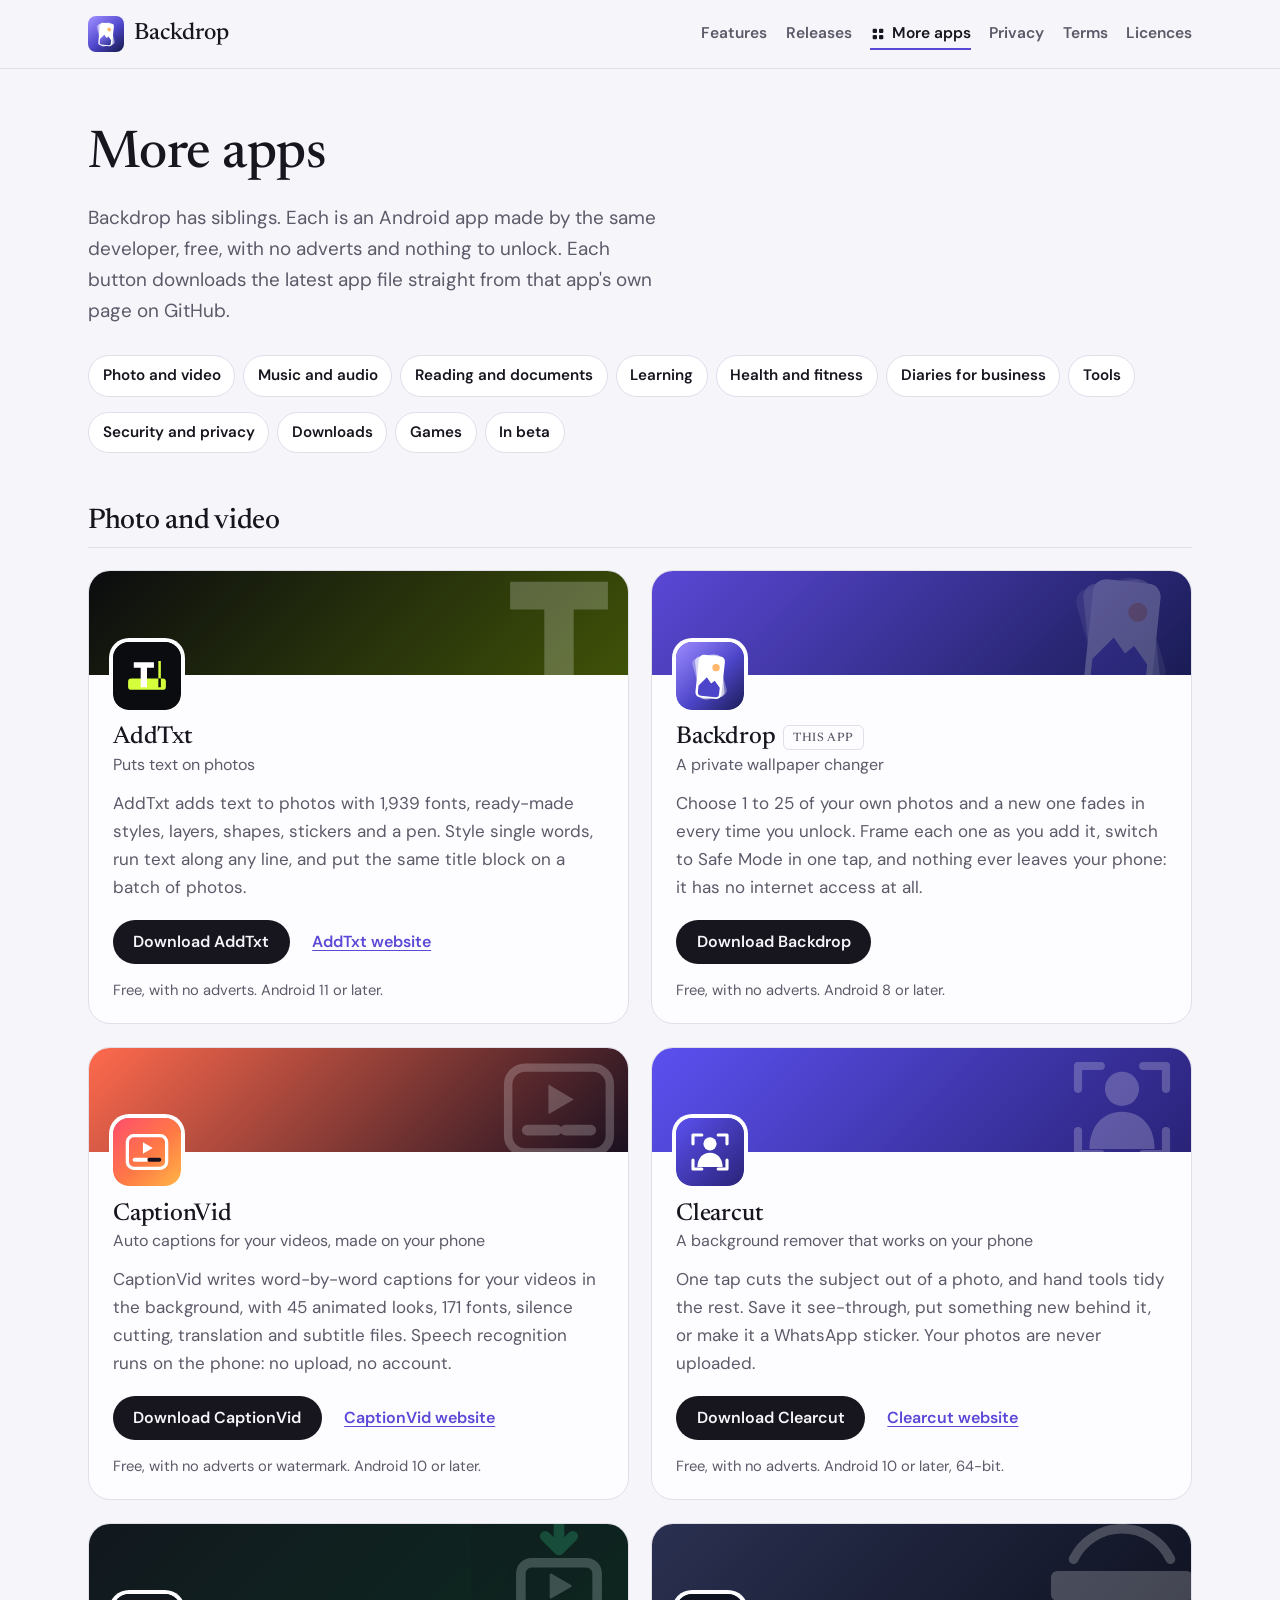
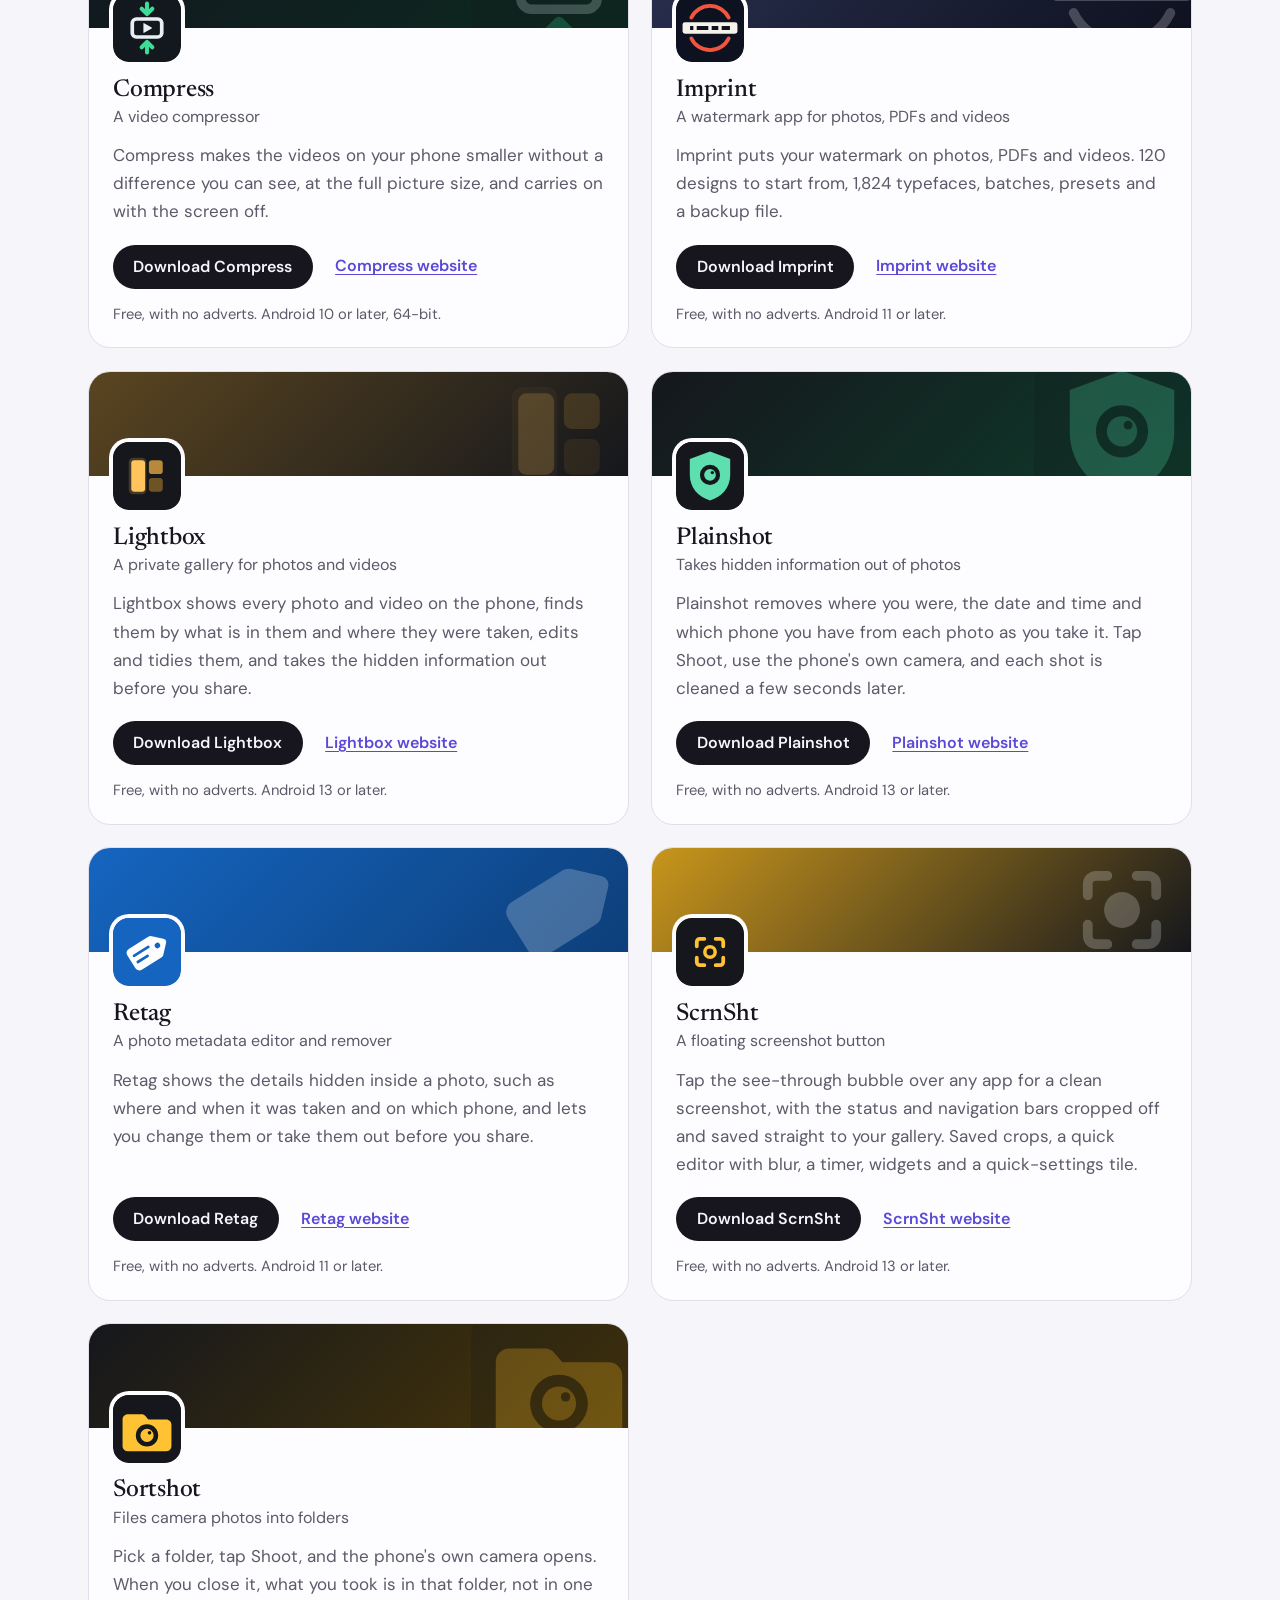
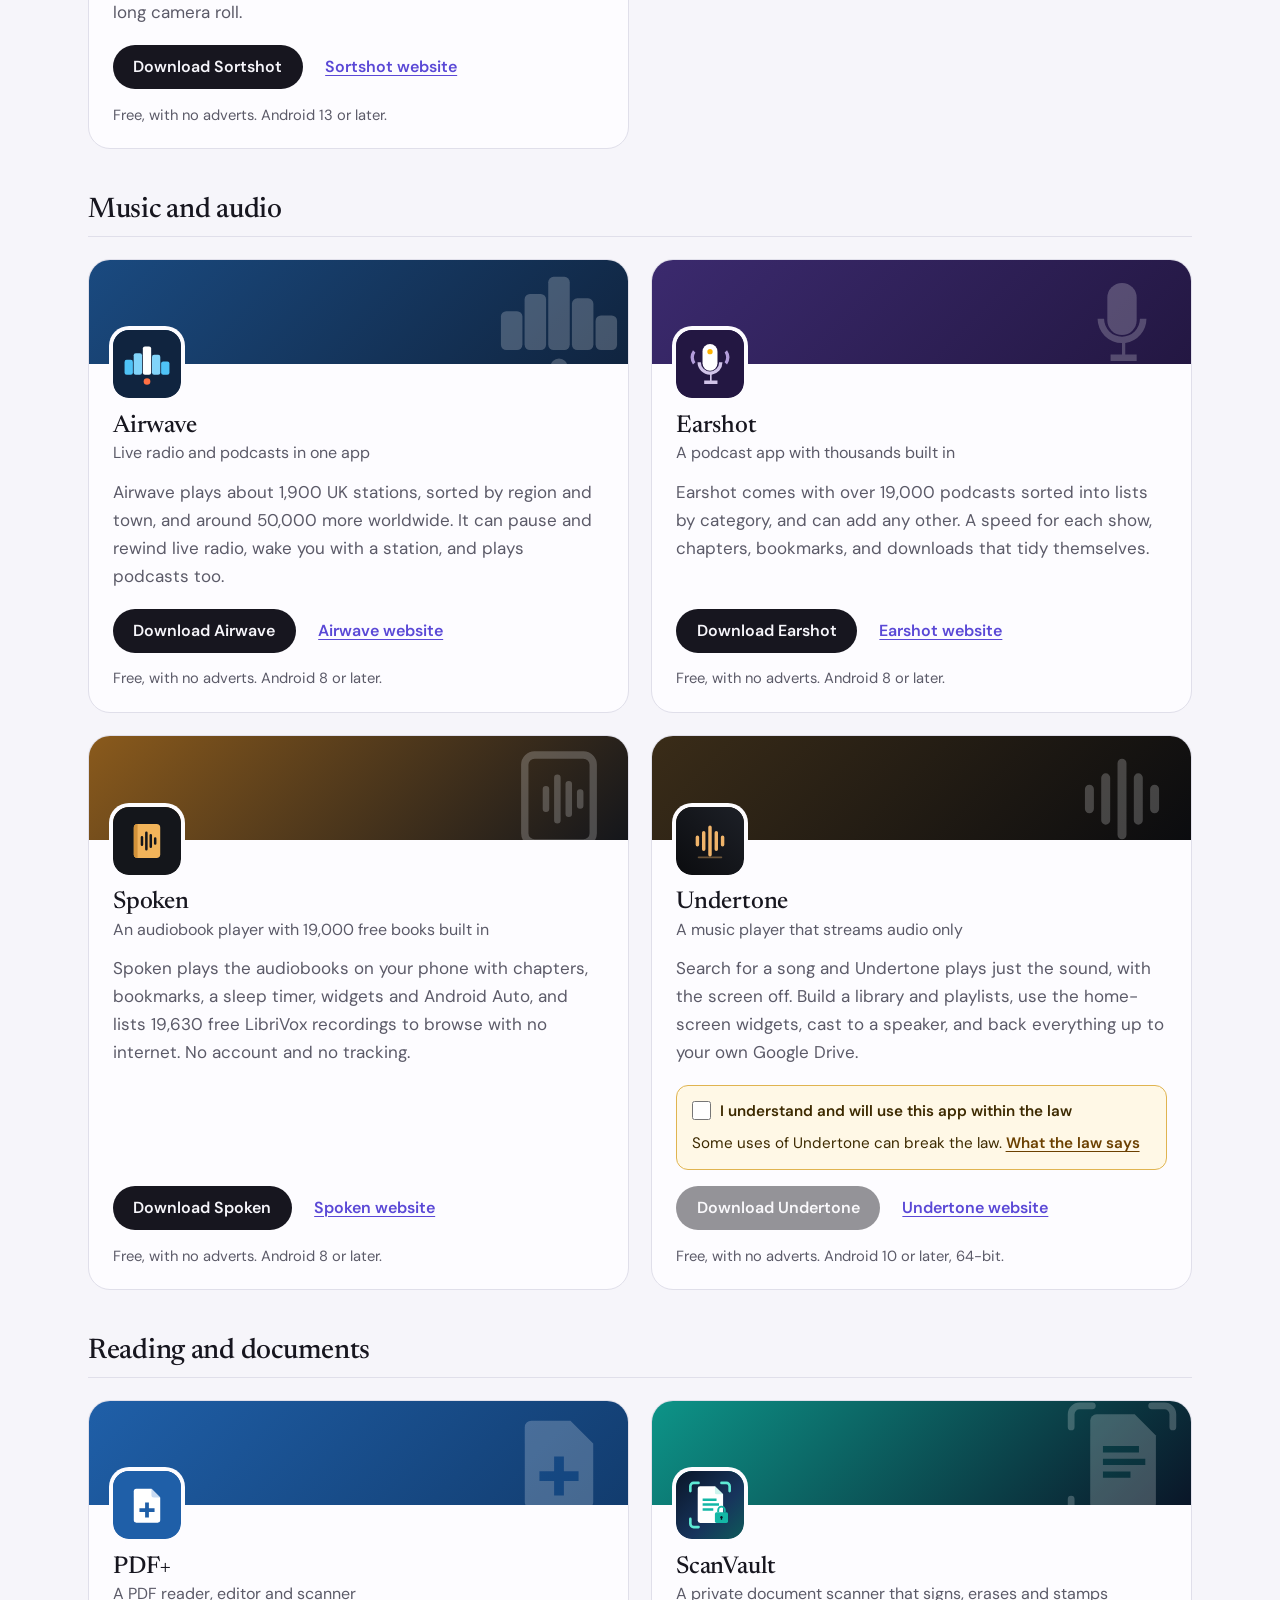
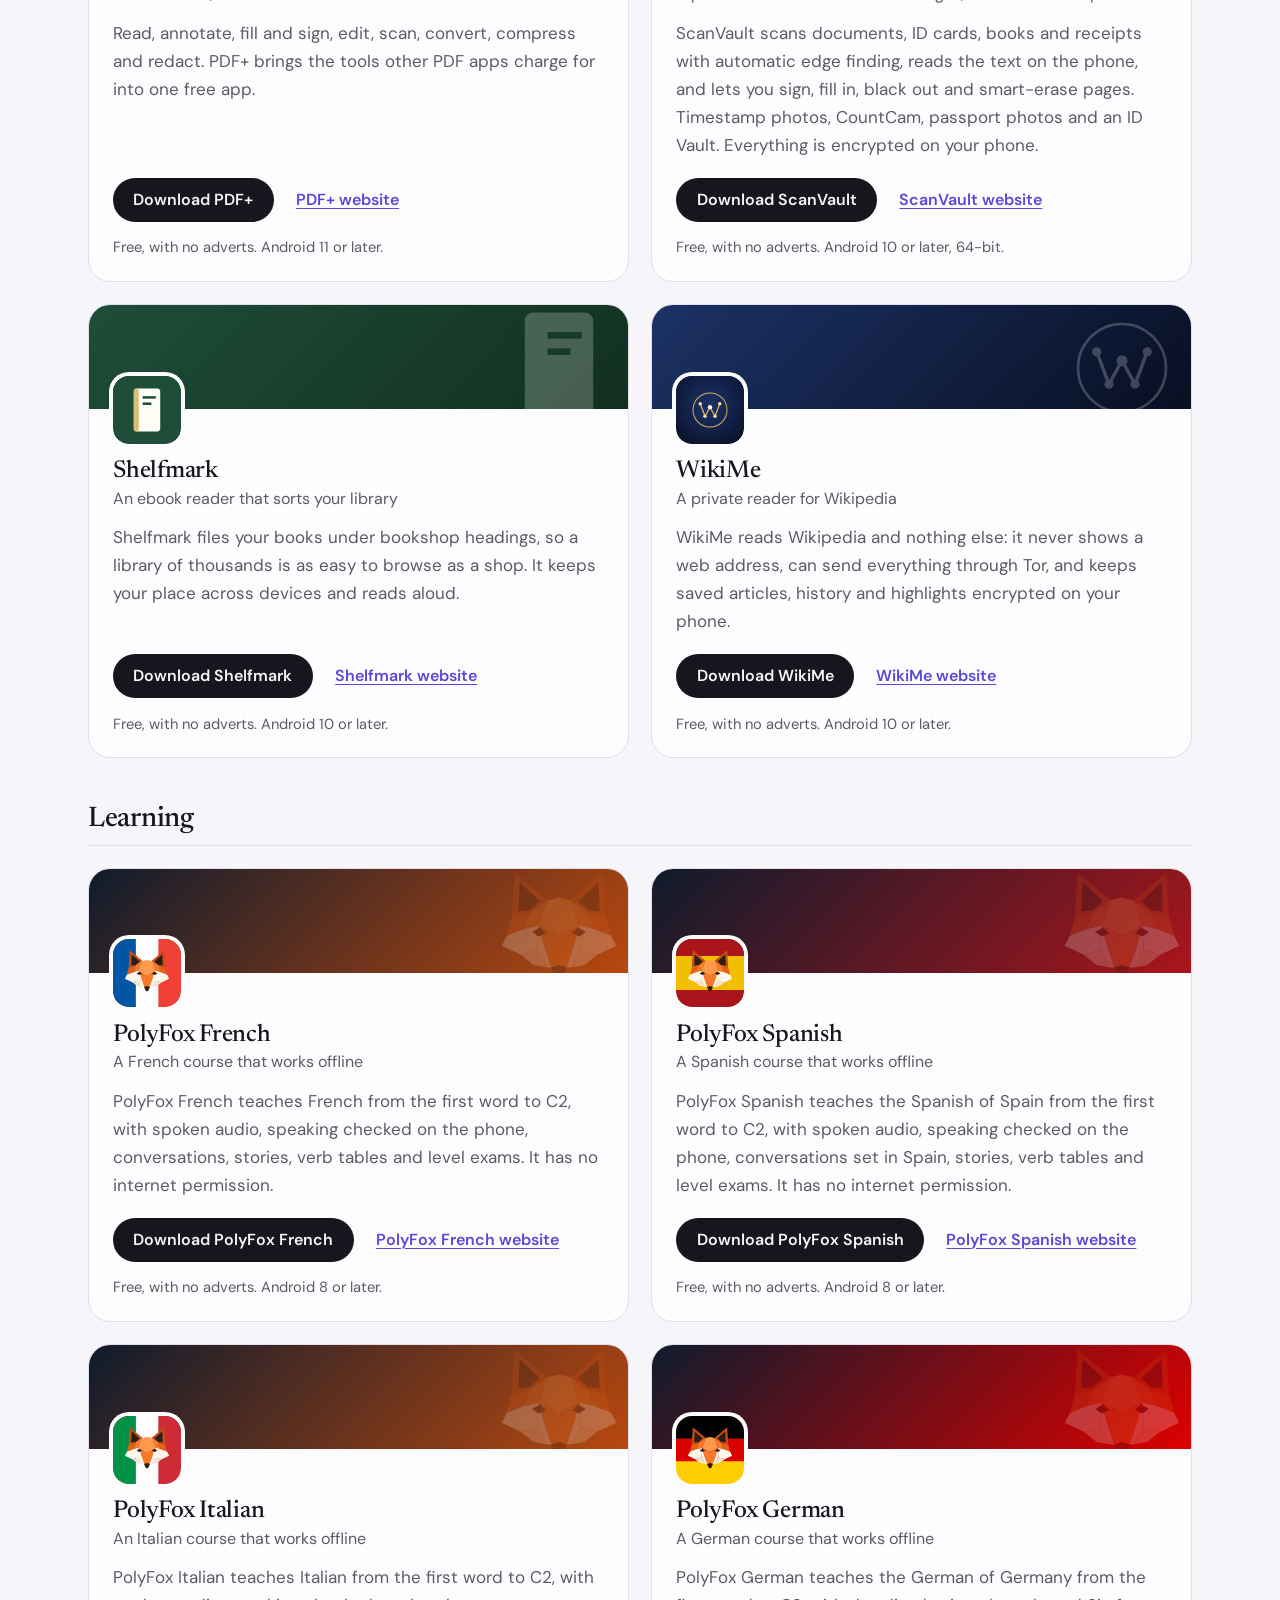
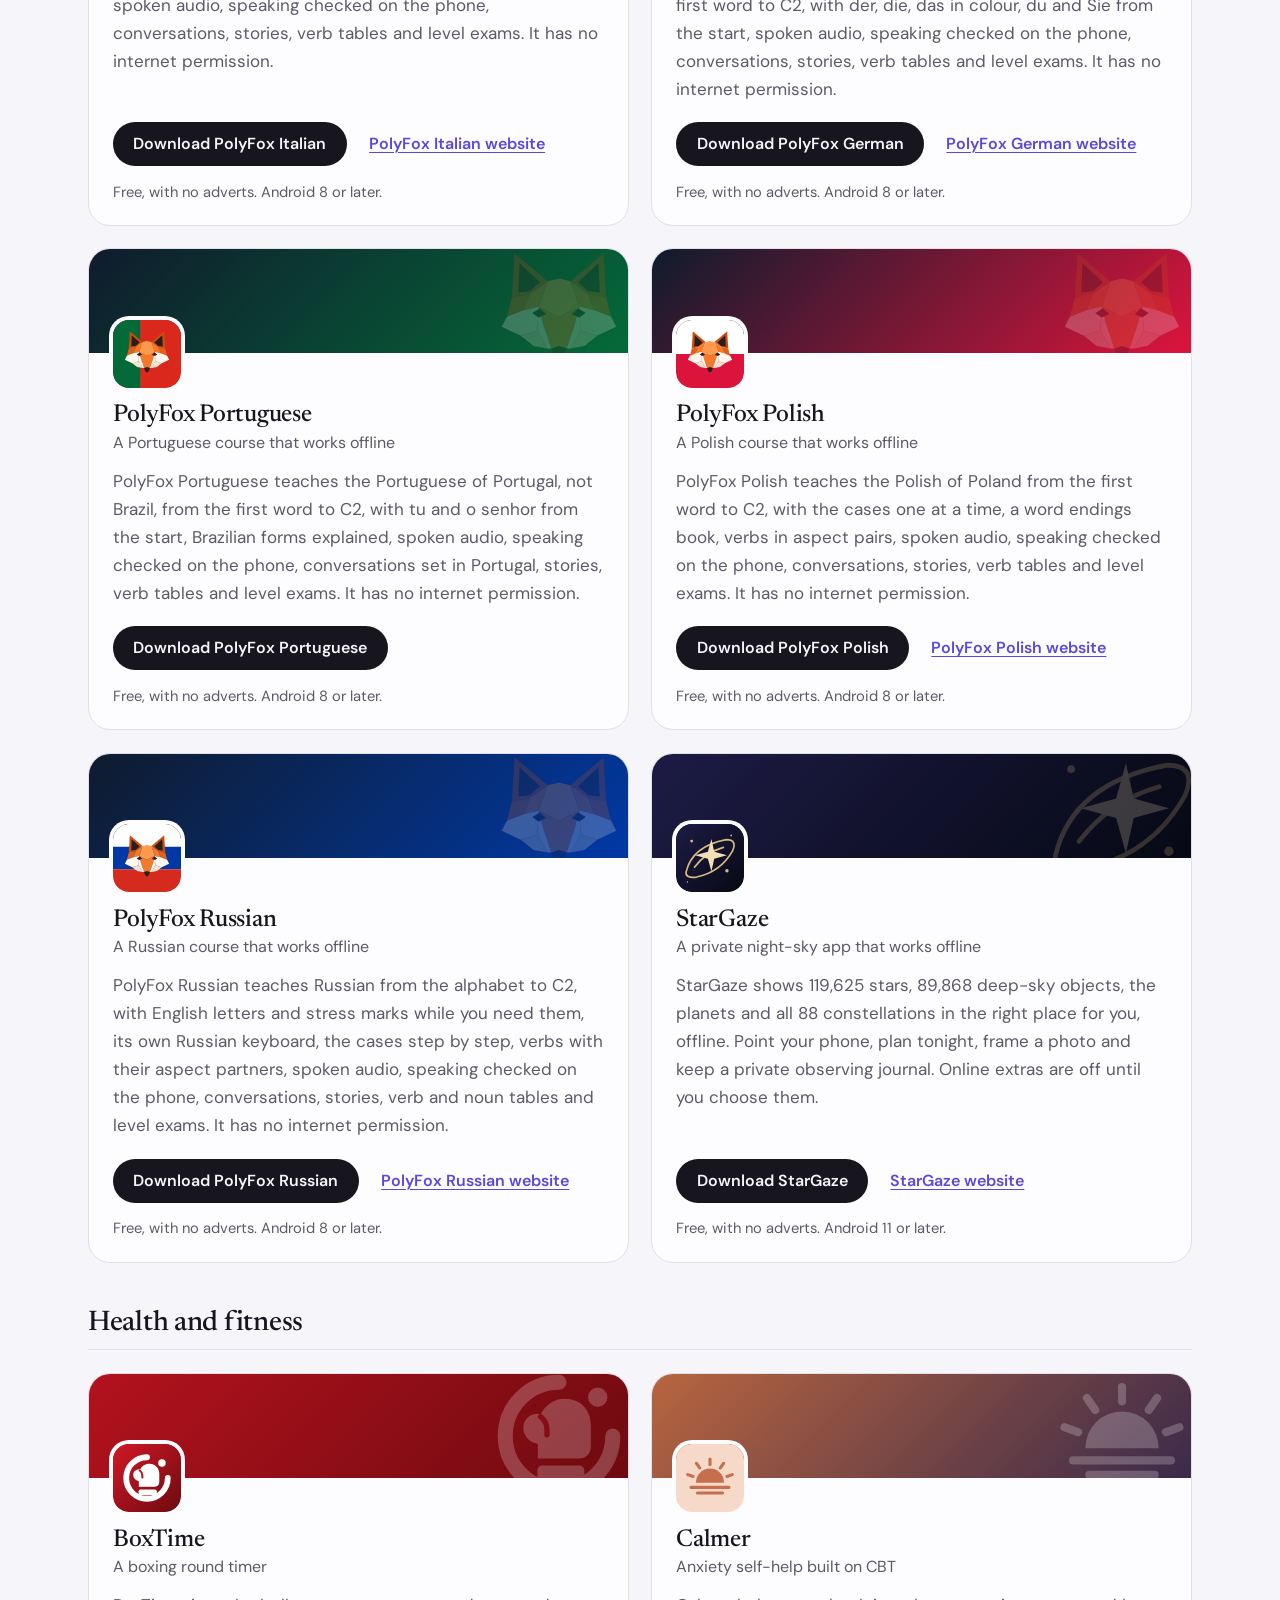
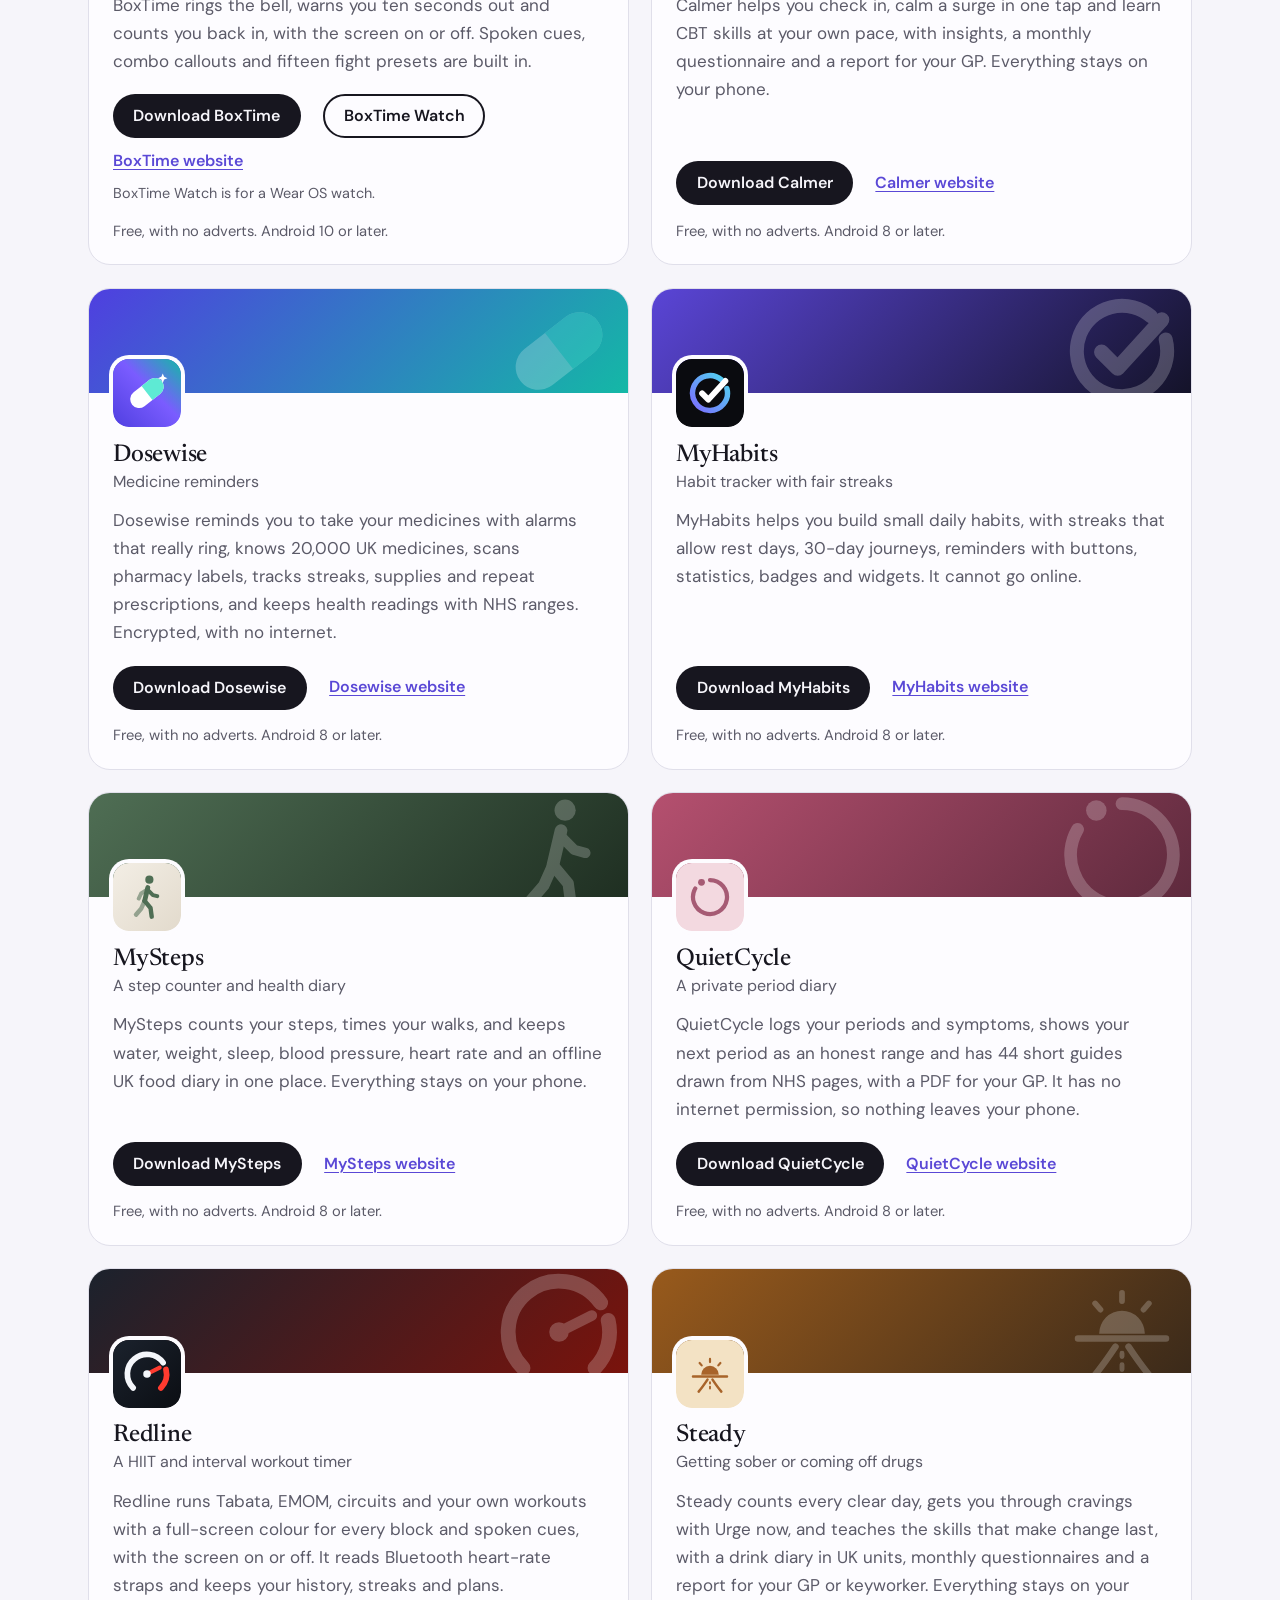
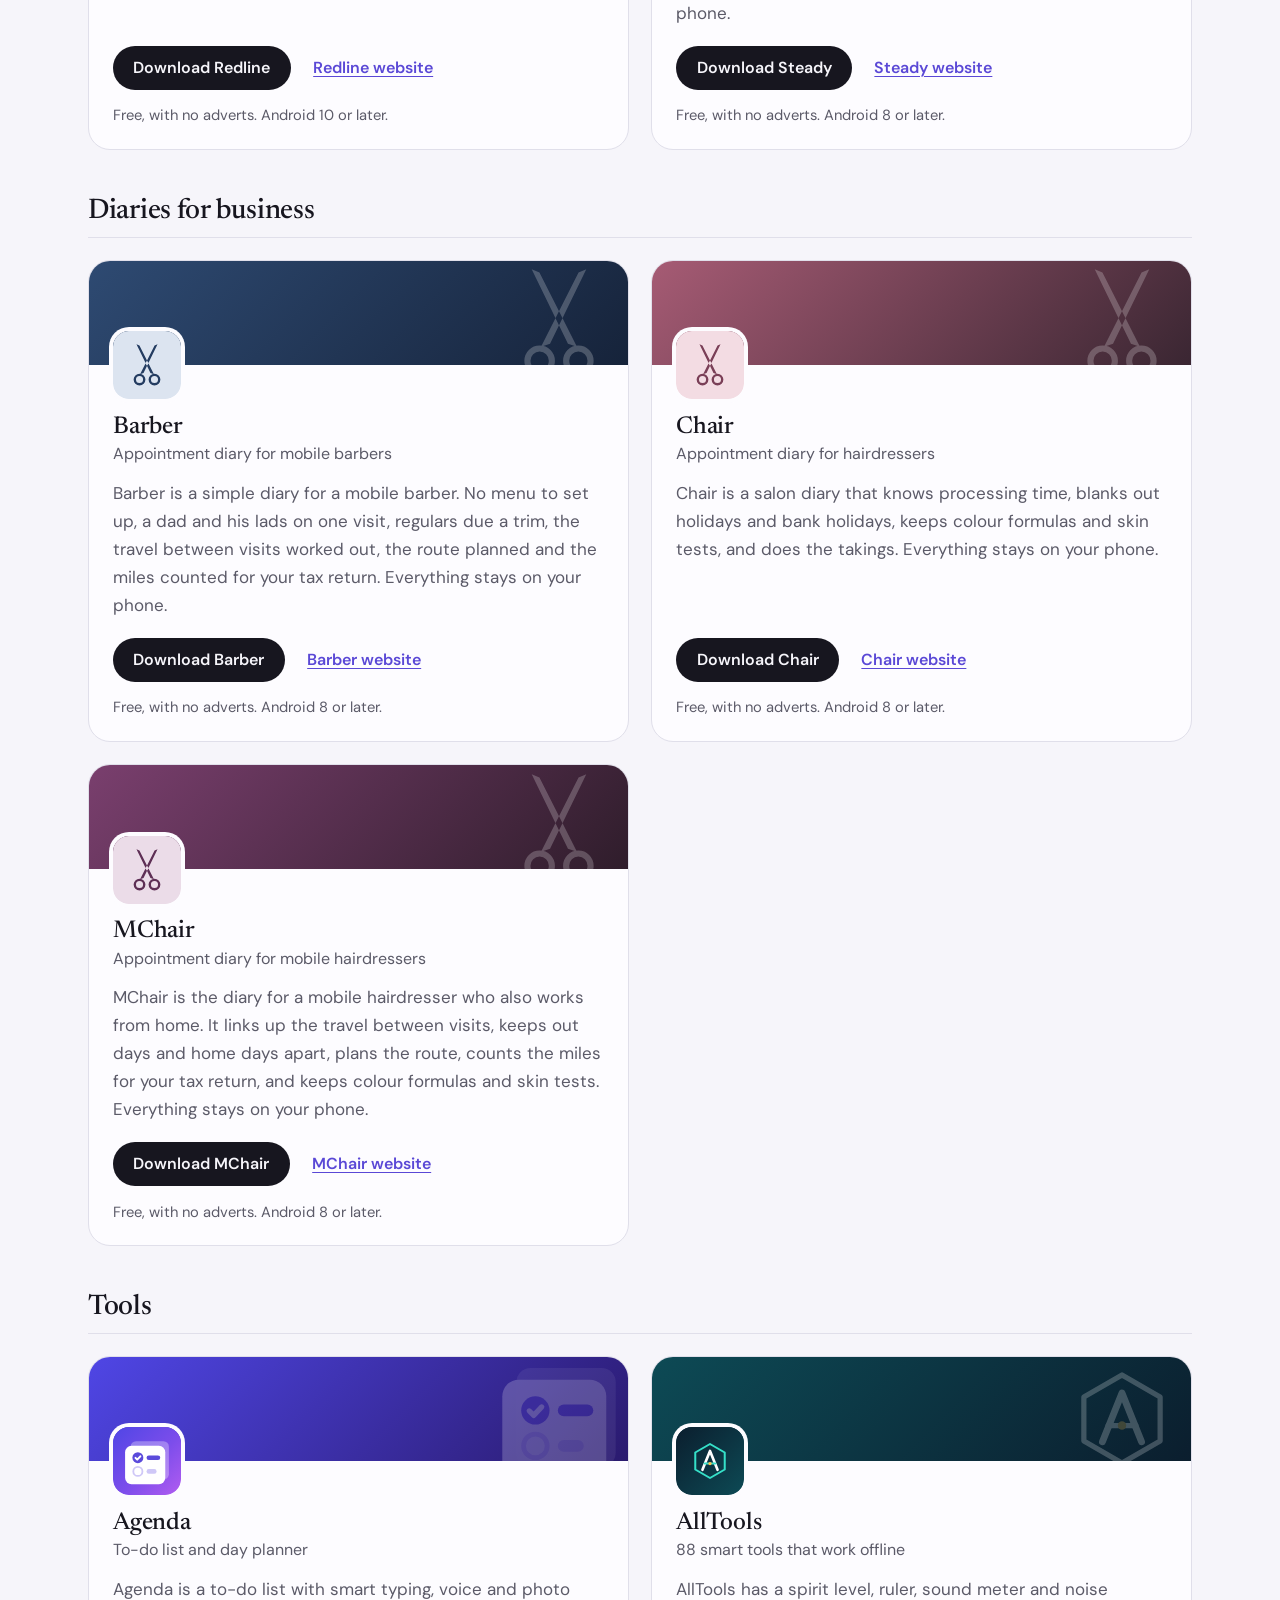
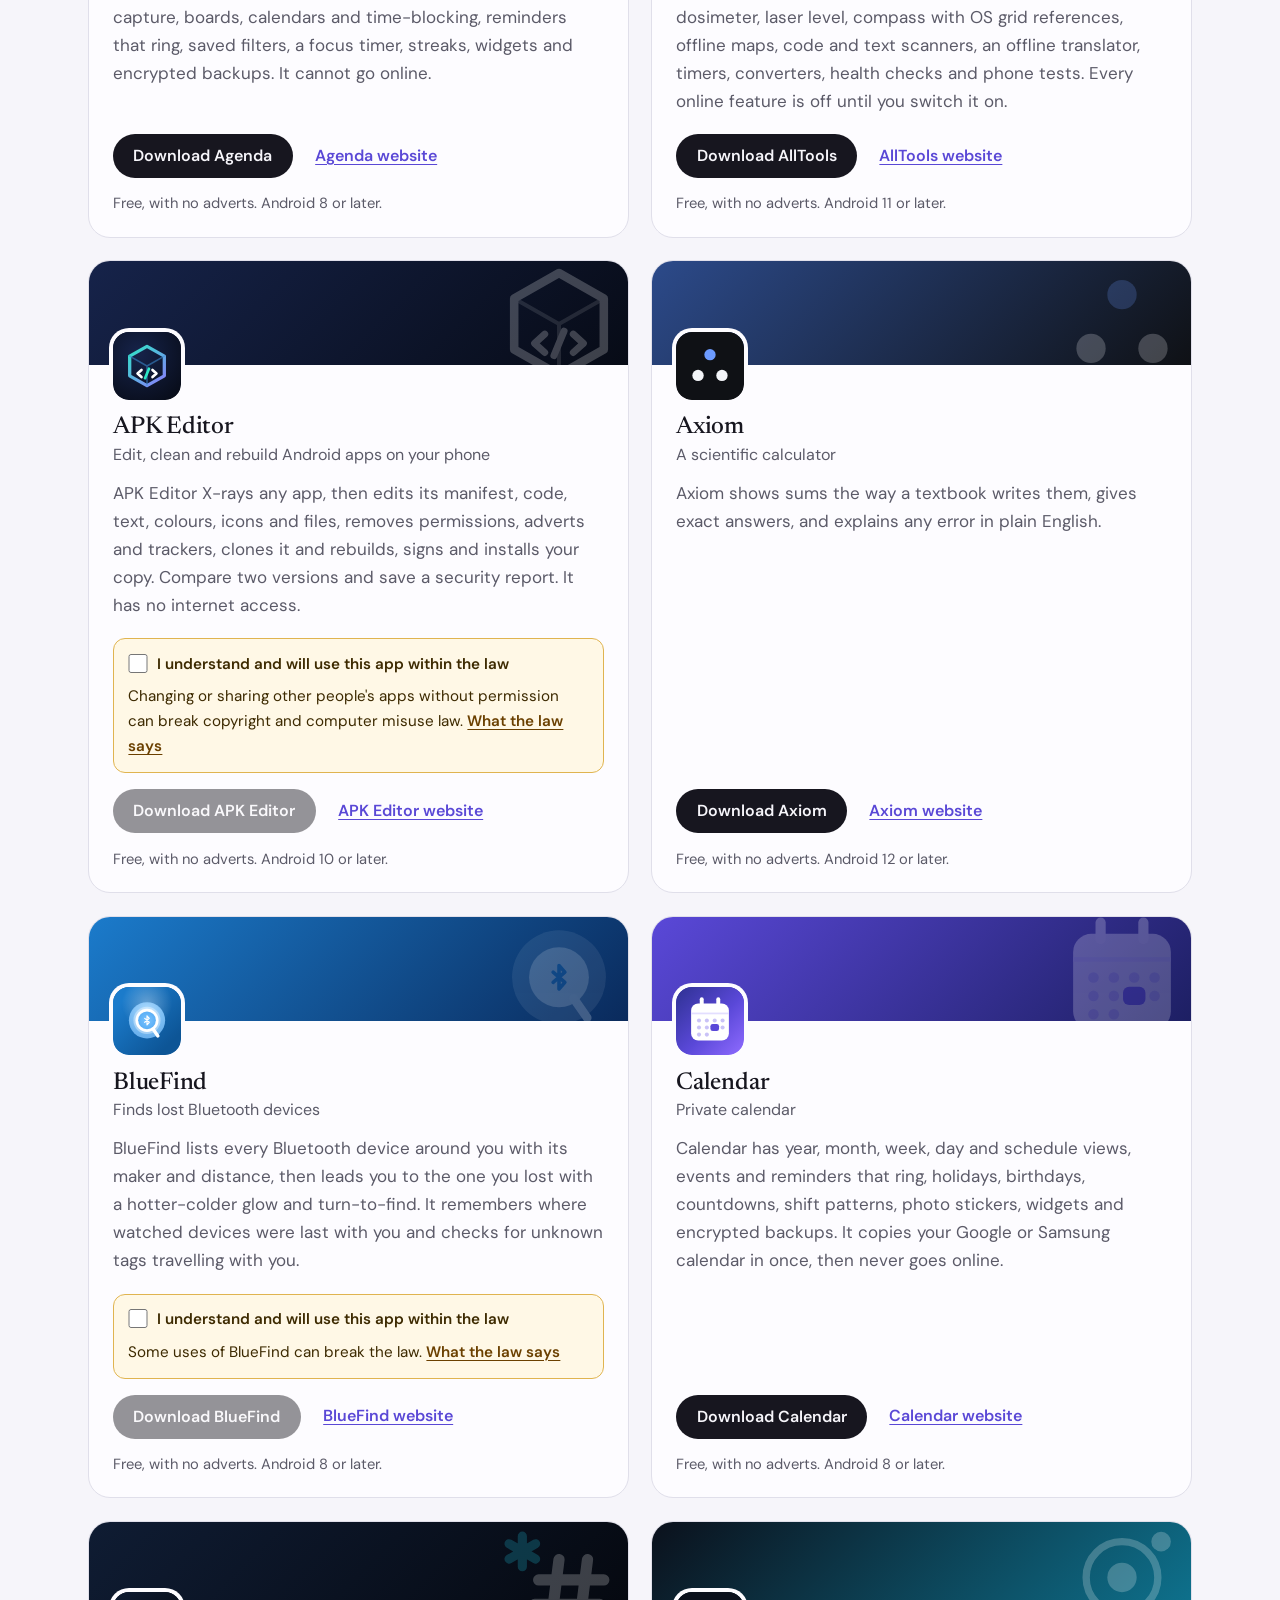
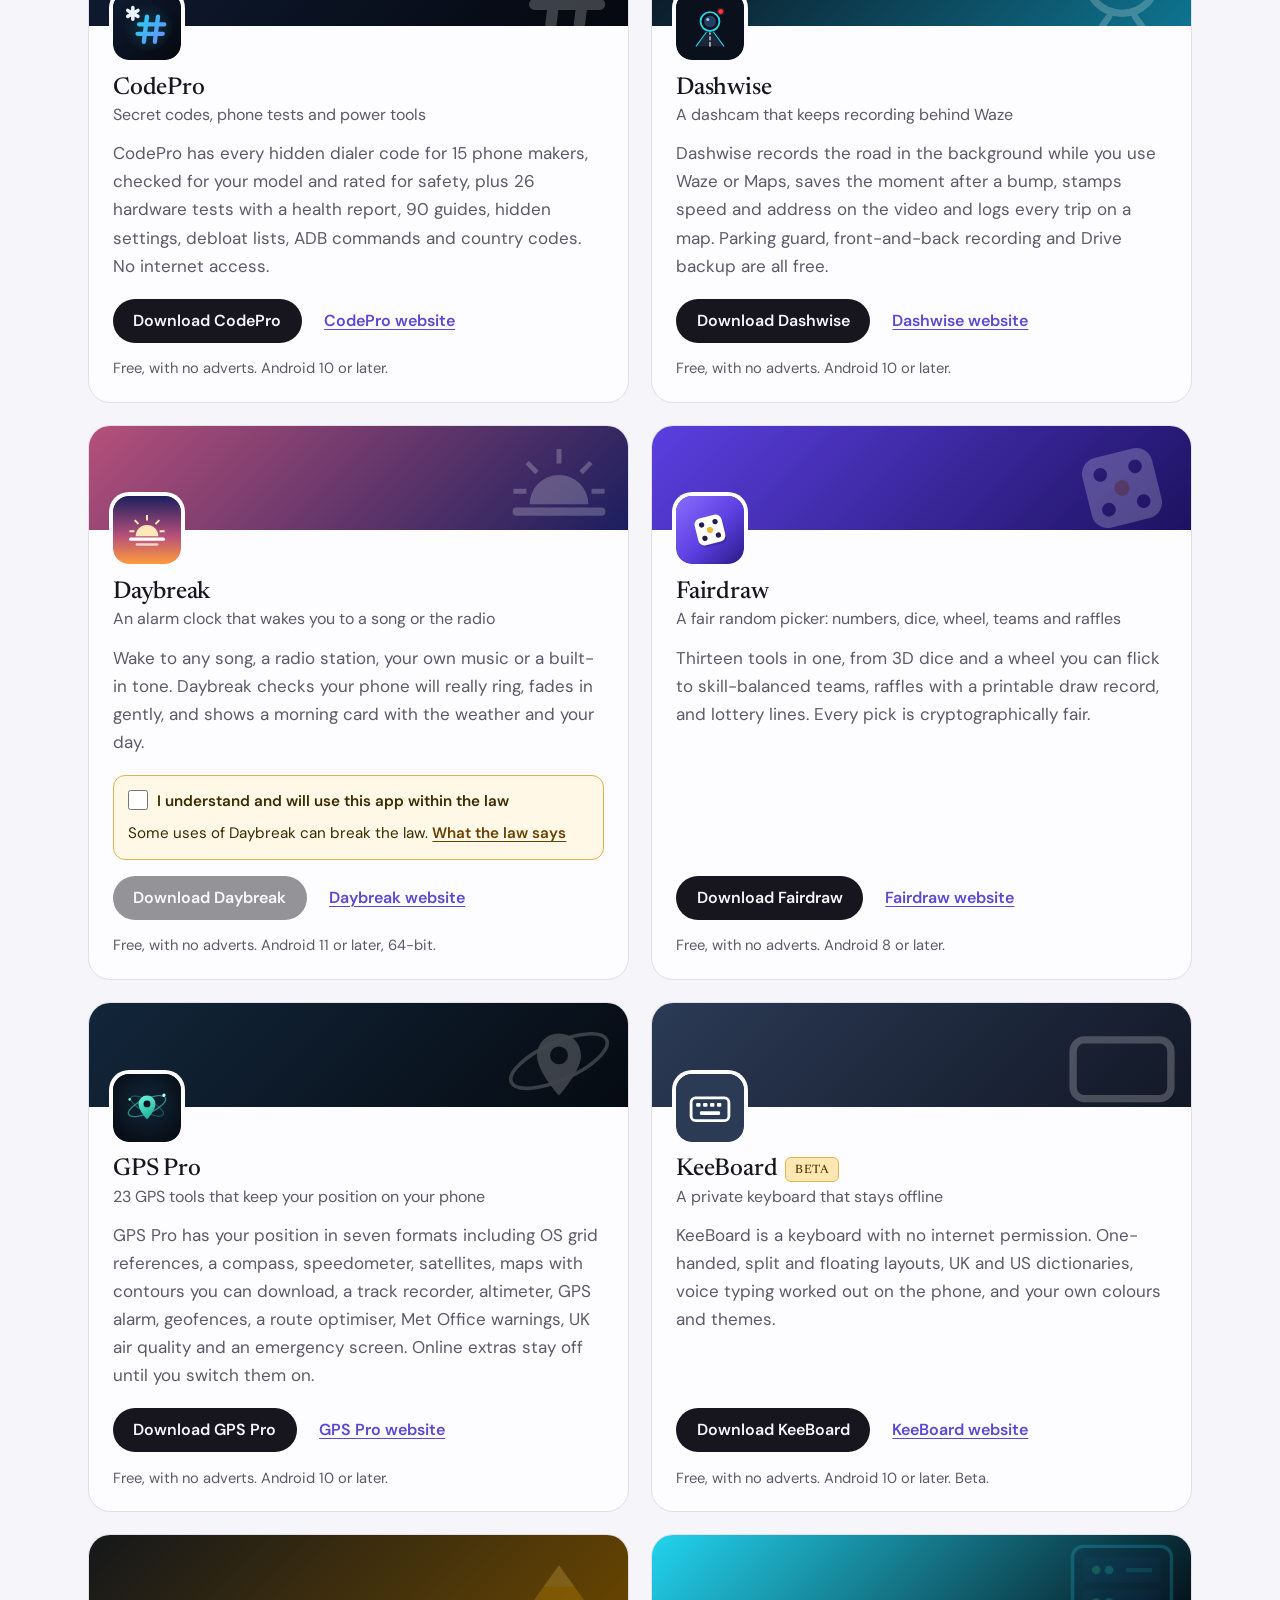
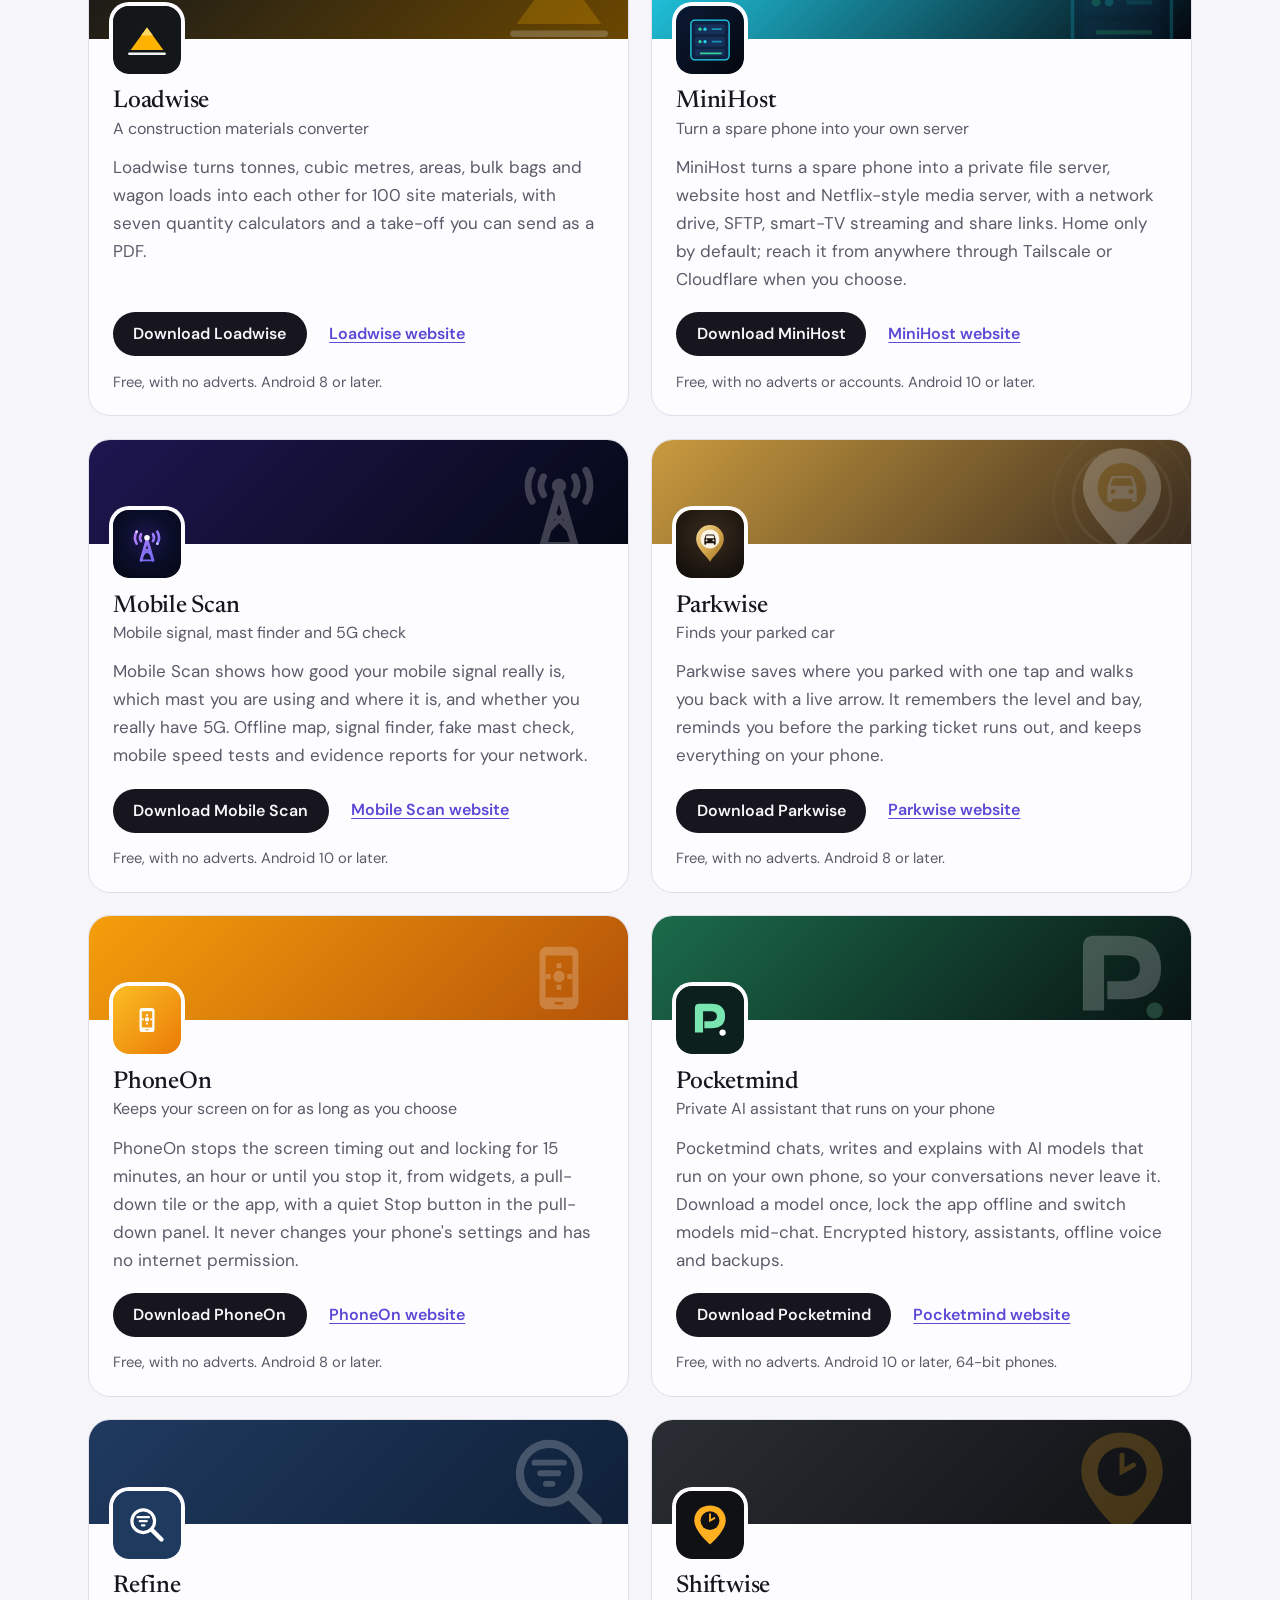
==== commit 8e33442d: "More apps: add APK Editor" ====
--- a/more-apps.html
+++ b/more-apps.html
@@ -4,7 +4,7 @@
 <meta charset="utf-8">
 <meta name="viewport" content="width=device-width, initial-scale=1">
 <title>More apps from the maker of Backdrop</title>
-<meta name="description" content="All 94 free Android apps from the maker of Backdrop, in one list by category, each with its download and a link to its website.">
+<meta name="description" content="All 95 free Android apps from the maker of Backdrop, in one list by category, each with its download and a link to its website.">
 <meta name="author" content="Jonathan Jackson">
 <link rel="canonical" href="https://customgpter.github.io/backdrop/more-apps.html">
 <meta name="theme-color" content="#f6f5fa" media="(prefers-color-scheme: light)">
@@ -12,7 +12,7 @@
 <meta property="og:type" content="website">
 <meta property="og:site_name" content="Backdrop">
 <meta property="og:title" content="More apps from the maker of Backdrop">
-<meta property="og:description" content="All 94 free Android apps from the maker of Backdrop, in one list by category, each with its download and a link to its website.">
+<meta property="og:description" content="All 95 free Android apps from the maker of Backdrop, in one list by category, each with its download and a link to its website.">
 <meta property="og:url" content="https://customgpter.github.io/backdrop/more-apps.html">
 <meta property="og:image" content="https://customgpter.github.io/backdrop/assets/og.png">
 <meta property="og:image:width" content="1200">
@@ -84,7 +84,7 @@
 <li class="mapp" style="--b:#7a3f6e;--b2:#2f1d2b"><div class="mapp-cover" aria-hidden="true"><svg viewBox="0 0 108 108"><g transform="translate(54 54) scale(1.25) translate(-54 -52)"><path fill="#fff" fill-rule="evenodd" d="M37 70.5a7.5 7.5 0 1 0 15 0a7.5 7.5 0 1 0-15 0zM40 70.5a4.5 4.5 0 1 0 9 0a4.5 4.5 0 1 0-9 0zM56 70.5a7.5 7.5 0 1 0 15 0a7.5 7.5 0 1 0-15 0zM59 70.5a4.5 4.5 0 1 0 9 0a4.5 4.5 0 1 0-9 0z"/><path fill="#fff" d="M45.2 63.6 49.6 62.2 67.4 25.6 63.6 27.2zM62.8 63.6 58.4 62.2 40.6 25.6 44.4 27.2z"/><circle cx="54" cy="49.8" r="1.8" fill="none"/></g></svg></div><div class="mapp-body"><svg class="mapp-icon" viewBox="0 0 108 108" aria-hidden="true"><rect width="108" height="108" rx="24" fill="#EBDCE8"/><g transform="translate(54 54) scale(1.25) translate(-54 -52)"><path fill="#5E2F55" fill-rule="evenodd" d="M37 70.5a7.5 7.5 0 1 0 15 0a7.5 7.5 0 1 0-15 0zM40 70.5a4.5 4.5 0 1 0 9 0a4.5 4.5 0 1 0-9 0zM56 70.5a7.5 7.5 0 1 0 15 0a7.5 7.5 0 1 0-15 0zM59 70.5a4.5 4.5 0 1 0 9 0a4.5 4.5 0 1 0-9 0z"/><path fill="#5E2F55" d="M45.2 63.6 49.6 62.2 67.4 25.6 63.6 27.2zM62.8 63.6 58.4 62.2 40.6 25.6 44.4 27.2z"/><circle cx="54" cy="49.8" r="1.8" fill="#EBDCE8"/></g></svg><h3>MChair</h3><p class="mapp-kind">Appointment diary for mobile hairdressers</p><p class="mapp-say">MChair is the diary for a mobile hairdresser who also works from home. It links up the travel between visits, keeps out days and home days apart, plans the route, counts the miles for your tax return, and keeps colour formulas and skin tests. Everything stays on your phone.</p><p class="mapp-go"><a class="button" href="https://github.com/CustomGPTer/mchair/releases/latest/download/MChair.apk">Download MChair</a><a class="mapp-site" href="https://customgpter.github.io/mchair/">MChair website</a></p><p class="mapp-needs">Free, with no adverts. Android 8 or later.</p></div></li></ul></div>
 <div class="mapps-group" role="group" aria-labelledby="apps-tools"><h2 class="mapps-cat" id="apps-tools">Tools</h2>
 <ul class="mapps"><li class="mapp" style="--b:#4f46e5;--b2:#2a1a6e"><div class="mapp-cover" aria-hidden="true"><svg viewBox="0 0 108 108"><g transform="translate(54 56) scale(1.45) translate(-52 -56)"><rect x="34" y="33" width="42" height="42" rx="6" fill="#fff" fill-opacity=".3"/><rect x="28" y="38" width="44" height="42" rx="7" fill="#fff" fill-opacity=".95"/><circle cx="42" cy="51" r="6" fill="#5b4bdb"/><path d="M39.4 51.2l1.9 1.9 3.4-3.6" stroke="#fff" stroke-width="2.2" fill="none" stroke-linecap="round" stroke-linejoin="round"/><rect x="51.5" y="48.5" width="15" height="5" rx="2.5" fill="#5b4bdb"/><circle cx="42" cy="66" r="5" fill="none" stroke="#cfc8f7" stroke-width="2"/><rect x="51.5" y="63.5" width="11" height="5" rx="2.5" fill="#cfc8f7"/></g></svg></div><div class="mapp-body"><svg class="mapp-icon" viewBox="0 0 108 108" aria-hidden="true"><defs><linearGradient id="i-agenda-agi" x1="0" y1="0" x2="1" y2="1"><stop offset="0" stop-color="#4f46e5"/><stop offset=".55" stop-color="#7c4deb"/><stop offset="1" stop-color="#b15cf0"/></linearGradient></defs><rect width="108" height="108" rx="24" fill="url(#i-agenda-agi)"/><g transform="translate(54 56) scale(1.45) translate(-52 -56)"><rect x="34" y="33" width="42" height="42" rx="6" fill="#fff" fill-opacity=".3"/><rect x="28" y="38" width="44" height="42" rx="7" fill="#fff"/><circle cx="42" cy="51" r="6" fill="#5b4bdb"/><path d="M39.4 51.2l1.9 1.9 3.4-3.6" stroke="#fff" stroke-width="2.2" fill="none" stroke-linecap="round" stroke-linejoin="round"/><rect x="51.5" y="48.5" width="15" height="5" rx="2.5" fill="#5b4bdb"/><circle cx="42" cy="66" r="5" fill="none" stroke="#cfc8f7" stroke-width="2"/><rect x="51.5" y="63.5" width="11" height="5" rx="2.5" fill="#cfc8f7"/></g></svg><h3>Agenda</h3><p class="mapp-kind">To-do list and day planner</p><p class="mapp-say">Agenda is a to-do list with smart typing, voice and photo capture, boards, calendars and time-blocking, reminders that ring, saved filters, a focus timer, streaks, widgets and encrypted backups. It cannot go online.</p><p class="mapp-go"><a class="button" href="https://github.com/CustomGPTer/agenda/releases/latest/download/Agenda.apk">Download Agenda</a><a class="mapp-site" href="https://customgpter.github.io/agenda/">Agenda website</a></p><p class="mapp-needs">Free, with no adverts. Android 8 or later.</p></div></li>
-<li class="mapp" style="--b:#0d4a55;--b2:#0b1e2e"><div class="mapp-cover" aria-hidden="true"><svg viewBox="0 0 108 108"><path d="M54 27L77.4 40.5L77.4 67.5L54 81L30.6 67.5L30.6 40.5Z" stroke="#fff" stroke-width="3.2" stroke-linejoin="round" fill="none"/><path d="M42 68L54 38L66 68" stroke="#fff" stroke-width="4.2" stroke-linecap="round" stroke-linejoin="round" fill="none"/><path d="M45.5 58L62.5 58" stroke="#fff" stroke-width="3.2" stroke-linecap="round"/><circle cx="54" cy="58" r="2.6" fill="#ffc24b"/></svg></div><div class="mapp-body"><svg class="mapp-icon" viewBox="0 0 108 108" aria-hidden="true"><defs><linearGradient id="i-alltools-atbg" x1="0" y1="0" x2="1" y2="1"><stop offset="0" stop-color="#0b1e2e"/><stop offset="1" stop-color="#0d4a55"/></linearGradient></defs><rect width="108" height="108" rx="24" fill="url(#i-alltools-atbg)"/><path d="M54 27L77.4 40.5L77.4 67.5L54 81L30.6 67.5L30.6 40.5Z" stroke="#35e0c8" stroke-width="3.2" stroke-linejoin="round" fill="none"/><path d="M42 68L54 38L66 68" stroke="#fff" stroke-width="4.2" stroke-linecap="round" stroke-linejoin="round" fill="none"/><path d="M45.5 58L62.5 58" stroke="#35e0c8" stroke-width="3.2" stroke-linecap="round"/><circle cx="54" cy="58" r="2.6" fill="#ffc24b"/></svg><h3>AllTools</h3><p class="mapp-kind">88 smart tools that work offline</p><p class="mapp-say">AllTools has a spirit level, ruler, sound meter and noise dosimeter, laser level, compass with OS grid references, offline maps, code and text scanners, an offline translator, timers, converters, health checks and phone tests. Every online feature is off until you switch it on.</p><p class="mapp-go"><a class="button" href="https://github.com/CustomGPTer/alltools/releases/latest/download/AllTools.apk">Download AllTools</a><a class="mapp-site" href="https://customgpter.github.io/alltools/">AllTools website</a></p><p class="mapp-needs">Free, with no adverts. Android 11 or later.</p></div></li><li class="mapp" style="--b:#2c4a8a;--b2:#0f1115"><div class="mapp-cover" aria-hidden="true"><svg viewBox="0 0 108 108"><circle cx="54" cy="36" r="9" fill="#6c9bff"/><circle cx="35" cy="69" r="9" fill="#f3f5f8"/><circle cx="73" cy="69" r="9" fill="#f3f5f8"/></svg></div><div class="mapp-body"><svg class="mapp-icon" viewBox="0 0 108 108" aria-hidden="true"><rect width="108" height="108" rx="24" fill="#0f1115"/><circle cx="54" cy="36" r="9" fill="#6c9bff"/><circle cx="35" cy="69" r="9" fill="#f3f5f8"/><circle cx="73" cy="69" r="9" fill="#f3f5f8"/></svg><h3>Axiom</h3><p class="mapp-kind">A scientific calculator</p><p class="mapp-say">Axiom shows sums the way a textbook writes them, gives exact answers, and explains any error in plain English.</p><p class="mapp-go"><a class="button" href="https://github.com/CustomGPTer/axiom/releases/latest/download/Axiom.apk">Download Axiom</a><a class="mapp-site" href="https://customgpter.github.io/axiom/">Axiom website</a></p><p class="mapp-needs">Free, with no adverts. Android 12 or later.</p></div></li>
+<li class="mapp" style="--b:#0d4a55;--b2:#0b1e2e"><div class="mapp-cover" aria-hidden="true"><svg viewBox="0 0 108 108"><path d="M54 27L77.4 40.5L77.4 67.5L54 81L30.6 67.5L30.6 40.5Z" stroke="#fff" stroke-width="3.2" stroke-linejoin="round" fill="none"/><path d="M42 68L54 38L66 68" stroke="#fff" stroke-width="4.2" stroke-linecap="round" stroke-linejoin="round" fill="none"/><path d="M45.5 58L62.5 58" stroke="#fff" stroke-width="3.2" stroke-linecap="round"/><circle cx="54" cy="58" r="2.6" fill="#ffc24b"/></svg></div><div class="mapp-body"><svg class="mapp-icon" viewBox="0 0 108 108" aria-hidden="true"><defs><linearGradient id="i-alltools-atbg" x1="0" y1="0" x2="1" y2="1"><stop offset="0" stop-color="#0b1e2e"/><stop offset="1" stop-color="#0d4a55"/></linearGradient></defs><rect width="108" height="108" rx="24" fill="url(#i-alltools-atbg)"/><path d="M54 27L77.4 40.5L77.4 67.5L54 81L30.6 67.5L30.6 40.5Z" stroke="#35e0c8" stroke-width="3.2" stroke-linejoin="round" fill="none"/><path d="M42 68L54 38L66 68" stroke="#fff" stroke-width="4.2" stroke-linecap="round" stroke-linejoin="round" fill="none"/><path d="M45.5 58L62.5 58" stroke="#35e0c8" stroke-width="3.2" stroke-linecap="round"/><circle cx="54" cy="58" r="2.6" fill="#ffc24b"/></svg><h3>AllTools</h3><p class="mapp-kind">88 smart tools that work offline</p><p class="mapp-say">AllTools has a spirit level, ruler, sound meter and noise dosimeter, laser level, compass with OS grid references, offline maps, code and text scanners, an offline translator, timers, converters, health checks and phone tests. Every online feature is off until you switch it on.</p><p class="mapp-go"><a class="button" href="https://github.com/CustomGPTer/alltools/releases/latest/download/AllTools.apk">Download AllTools</a><a class="mapp-site" href="https://customgpter.github.io/alltools/">AllTools website</a></p><p class="mapp-needs">Free, with no adverts. Android 11 or later.</p></div></li><li class="mapp is-gated" style="--b:#16234a;--b2:#070b16"><div class="mapp-cover" aria-hidden="true"><svg viewBox="0 0 108 108"><g transform="translate(54 54) scale(1.25) translate(-54 -52)"><path d="M54 27L76 39.5L76 64.5L54 77L32 64.5L32 39.5Z" stroke="#fff" stroke-width="4.2" stroke-linejoin="round" fill="none"/><path d="M32 39.5L54 52L76 39.5M54 52L54 77" stroke="#fff" stroke-width="2" stroke-linecap="round" fill="none" opacity=".5"/><path d="M47 57L42 61.5L47 66M61 57L66 61.5L61 66" stroke="#fff" stroke-width="3.4" stroke-linecap="round" stroke-linejoin="round" fill="none"/><path d="M56.5 55.5L51.5 67.5" stroke="#fff" stroke-width="3.4" stroke-linecap="round"/></g></svg></div><div class="mapp-body"><svg class="mapp-icon" viewBox="0 0 108 108" aria-hidden="true"><defs><radialGradient id="i-apkeditor-aebg" cx="40" cy="34" r="96" gradientUnits="userSpaceOnUse"><stop offset="0" stop-color="#16234a"/><stop offset="1" stop-color="#070b16"/></radialGradient><linearGradient id="i-apkeditor-aehx" x1="32" y1="27" x2="76" y2="77" gradientUnits="userSpaceOnUse"><stop offset="0" stop-color="#2ee6c5"/><stop offset="1" stop-color="#8b7cff"/></linearGradient></defs><rect width="108" height="108" rx="24" fill="url(#i-apkeditor-aebg)"/><g transform="translate(54 54) scale(1.25) translate(-54 -52)"><path d="M54 27L76 39.5L76 64.5L54 77L32 64.5L32 39.5Z" stroke="url(#i-apkeditor-aehx)" stroke-width="4.2" stroke-linejoin="round" fill="none"/><path d="M32 39.5L54 52L76 39.5M54 52L54 77" stroke="#3d8fd6" stroke-width="2" stroke-linecap="round" fill="none" opacity=".55"/><path d="M47 57L42 61.5L47 66M61 57L66 61.5L61 66" stroke="#fff" stroke-width="3.4" stroke-linecap="round" stroke-linejoin="round" fill="none"/><path d="M56.5 55.5L51.5 67.5" stroke="#2ee6c5" stroke-width="3.4" stroke-linecap="round"/></g></svg><h3>APK Editor</h3><p class="mapp-kind">Edit, clean and rebuild Android apps on your phone</p><p class="mapp-say">APK Editor X-rays any app, then edits its manifest, code, text, colours, icons and files, removes permissions, adverts and trackers, clones it and rebuilds, signs and installs your copy. Compare two versions and save a security report. It has no internet access.</p><div class="mapp-law" data-gate><label><input type="checkbox"> I understand and will use this app within the law</label><p>Changing or sharing other people's apps without permission can break copyright and computer misuse law. <a href="https://customgpter.github.io/apkeditor/terms.html#law">What the law says</a></p><noscript><p>Turn on JavaScript to download, or use the <a href="https://customgpter.github.io/apkeditor/">APK Editor website</a>.</p></noscript></div><p class="mapp-go"><a class="button" data-href="https://github.com/CustomGPTer/apkeditor/releases/latest/download/APKEditor.apk" aria-disabled="true" role="link" tabindex="-1">Download APK Editor</a><a class="mapp-site" href="https://customgpter.github.io/apkeditor/">APK Editor website</a></p><p class="mapp-needs">Free, with no adverts. Android 10 or later.</p></div></li><li class="mapp" style="--b:#2c4a8a;--b2:#0f1115"><div class="mapp-cover" aria-hidden="true"><svg viewBox="0 0 108 108"><circle cx="54" cy="36" r="9" fill="#6c9bff"/><circle cx="35" cy="69" r="9" fill="#f3f5f8"/><circle cx="73" cy="69" r="9" fill="#f3f5f8"/></svg></div><div class="mapp-body"><svg class="mapp-icon" viewBox="0 0 108 108" aria-hidden="true"><rect width="108" height="108" rx="24" fill="#0f1115"/><circle cx="54" cy="36" r="9" fill="#6c9bff"/><circle cx="35" cy="69" r="9" fill="#f3f5f8"/><circle cx="73" cy="69" r="9" fill="#f3f5f8"/></svg><h3>Axiom</h3><p class="mapp-kind">A scientific calculator</p><p class="mapp-say">Axiom shows sums the way a textbook writes them, gives exact answers, and explains any error in plain English.</p><p class="mapp-go"><a class="button" href="https://github.com/CustomGPTer/axiom/releases/latest/download/Axiom.apk">Download Axiom</a><a class="mapp-site" href="https://customgpter.github.io/axiom/">Axiom website</a></p><p class="mapp-needs">Free, with no adverts. Android 12 or later.</p></div></li>
 <li class="mapp is-gated" style="--b:#1b7bcb;--b2:#0a2a5c"><div class="mapp-cover" aria-hidden="true"><svg viewBox="0 0 108 108"><circle cx="54" cy="52.92" r="28.8" fill="#fff" fill-opacity=".35"/><path d="M63 65.88L71.28 77.76" stroke="#fff" stroke-width="5.4" stroke-linecap="round"/><circle cx="54" cy="52.92" r="18.36" fill="#fff" fill-opacity=".95"/><path d="M50.4 49.75L57.6 56.09L54 60.12L54 45.72L57.6 49.75L50.4 56.09" fill="none" stroke="#1B7BCB" stroke-width="2.2" stroke-linecap="round" stroke-linejoin="round"/></svg></div><div class="mapp-body"><svg class="mapp-icon" viewBox="0 0 108 108" aria-hidden="true"><defs><linearGradient id="i-bluefind-bfa" gradientUnits="userSpaceOnUse" x1="18" y1="18" x2="90" y2="90"><stop offset="0" stop-color="#1B7BCB"/><stop offset="1" stop-color="#0D5596"/></linearGradient><radialGradient id="i-bluefind-bfb" gradientUnits="userSpaceOnUse" cx="54" cy="26" r="40"><stop offset="0" stop-color="#fff" stop-opacity=".33"/><stop offset="1" stop-color="#fff" stop-opacity="0"/></radialGradient><radialGradient id="i-bluefind-bfc" gradientUnits="userSpaceOnUse" cx="54" cy="39.6" r="39.6"><stop offset="0" stop-color="#B7E0FF"/><stop offset=".6" stop-color="#7FC0F5"/><stop offset="1" stop-color="#6AB0EC"/></radialGradient><radialGradient id="i-bluefind-bfd" gradientUnits="userSpaceOnUse" cx="54" cy="52.92" r="14.4"><stop offset="0" stop-color="#79C3FF"/><stop offset="1" stop-color="#5AAEF5"/></radialGradient></defs><rect width="108" height="108" rx="24" fill="url(#i-bluefind-bfa)"/><rect width="108" height="108" rx="24" fill="url(#i-bluefind-bfb)"/><circle cx="54" cy="52.92" r="28.8" fill="url(#i-bluefind-bfc)"/><circle cx="54" cy="52.92" r="21.6" fill="#fff" fill-opacity=".35"/><path d="M63 65.88L71.28 77.76" stroke="#fff" stroke-width="5.4" stroke-linecap="round"/><circle cx="54" cy="52.92" r="18.36" fill="#fff"/><circle cx="54" cy="52.92" r="14.04" fill="url(#i-bluefind-bfd)"/><path d="M50.4 49.75L57.6 56.09L54 60.12L54 45.72L57.6 49.75L50.4 56.09" fill="none" stroke="#fff" stroke-width="1.87" stroke-linecap="round" stroke-linejoin="round"/></svg><h3>BlueFind</h3><p class="mapp-kind">Finds lost Bluetooth devices</p><p class="mapp-say">BlueFind lists every Bluetooth device around you with its maker and distance, then leads you to the one you lost with a hotter-colder glow and turn-to-find. It remembers where watched devices were last with you and checks for unknown tags travelling with you.</p><div class="mapp-law" data-gate><label><input type="checkbox"> I understand and will use this app within the law</label><p>Some uses of BlueFind can break the law. <a href="https://customgpter.github.io/bluefind/terms.html#law">What the law says</a></p><noscript><p>Turn on JavaScript to download, or use the <a href="https://customgpter.github.io/bluefind/">BlueFind website</a>.</p></noscript></div><p class="mapp-go"><a class="button" data-href="https://github.com/CustomGPTer/bluefind/releases/latest/download/BlueFind.apk" aria-disabled="true" role="link" tabindex="-1">Download BlueFind</a><a class="mapp-site" href="https://customgpter.github.io/bluefind/">BlueFind website</a></p><p class="mapp-needs">Free, with no adverts. Android 8 or later.</p></div></li>
 <li class="mapp" style="--b:#5a48d8;--b2:#1d1f63"><div class="mapp-cover" aria-hidden="true"><svg viewBox="0 0 108 108"><g transform="translate(54 55) scale(1.25) translate(-54 -55)"><path d="M39,32 h30 a9,9 0 0 1 9,9 v29 a9,9 0 0 1 -9,9 h-30 a9,9 0 0 1 -9,-9 v-29 a9,9 0 0 1 9,-9 z" fill="#fff" fill-opacity=".95"/><rect x="41" y="24" width="5" height="13" rx="2.5" fill="#fff"/><rect x="62" y="24" width="5" height="13" rx="2.5" fill="#fff"/><rect x="30" y="43.5" width="48" height="2.2" fill="#e3deff"/><g fill="#c9c2f7"><circle cx="40" cy="53.5" r="2.6"/><circle cx="50" cy="53.5" r="2.6"/><circle cx="60" cy="53.5" r="2.6"/><circle cx="70" cy="53.5" r="2.6"/><circle cx="40" cy="62.5" r="2.6"/><circle cx="50" cy="62.5" r="2.6"/><circle cx="70" cy="62.5" r="2.6"/><circle cx="40" cy="71.5" r="2.6"/><circle cx="50" cy="71.5" r="2.6"/></g><rect x="54.5" y="58" width="11" height="9" rx="3" fill="#5a48d8"/></g></svg></div><div class="mapp-body"><svg class="mapp-icon" viewBox="0 0 108 108" aria-hidden="true"><defs><linearGradient id="i-calendar-cli" x1="0" y1="0" x2="1" y2="1"><stop offset="0" stop-color="#2e3192"/><stop offset=".55" stop-color="#5a48d8"/><stop offset="1" stop-color="#8f6bff"/></linearGradient></defs><rect width="108" height="108" rx="24" fill="url(#i-calendar-cli)"/><g transform="translate(54 55) scale(1.25) translate(-54 -55)"><path d="M39,32 h30 a9,9 0 0 1 9,9 v29 a9,9 0 0 1 -9,9 h-30 a9,9 0 0 1 -9,-9 v-29 a9,9 0 0 1 9,-9 z" fill="#fff"/><rect x="41" y="24" width="5" height="13" rx="2.5" fill="#fff"/><rect x="62" y="24" width="5" height="13" rx="2.5" fill="#fff"/><rect x="30" y="43.5" width="48" height="2.2" fill="#e3deff"/><g fill="#c9c2f7"><circle cx="40" cy="53.5" r="2.6"/><circle cx="50" cy="53.5" r="2.6"/><circle cx="60" cy="53.5" r="2.6"/><circle cx="70" cy="53.5" r="2.6"/><circle cx="40" cy="62.5" r="2.6"/><circle cx="50" cy="62.5" r="2.6"/><circle cx="70" cy="62.5" r="2.6"/><circle cx="40" cy="71.5" r="2.6"/><circle cx="50" cy="71.5" r="2.6"/></g><rect x="54.5" y="58" width="11" height="9" rx="3" fill="#5a48d8"/></g></svg><h3>Calendar</h3><p class="mapp-kind">Private calendar</p><p class="mapp-say">Calendar has year, month, week, day and schedule views, events and reminders that ring, holidays, birthdays, countdowns, shift patterns, photo stickers, widgets and encrypted backups. It copies your Google or Samsung calendar in once, then never goes online.</p><p class="mapp-go"><a class="button" href="https://github.com/CustomGPTer/calendar/releases/latest/download/Calendar.apk">Download Calendar</a><a class="mapp-site" href="https://customgpter.github.io/calendar/">Calendar website</a></p><p class="mapp-needs">Free, with no adverts. Android 8 or later.</p></div></li>
 <li class="mapp" style="--b:#0f1c33;--b2:#05080f"><div class="mapp-cover" aria-hidden="true"><svg viewBox="0 0 108 108"><g transform="translate(54 54) scale(1.25) translate(-54 -54)"><path d="M54 42L50 74M68 42L64 74M44 52L76 52M42 64L74 64" fill="none" stroke="#fff" stroke-width="5.5" stroke-linecap="round"/><path d="M36 30.5L36 45.5M29.5 34.25L42.5 41.75M29.5 41.75L42.5 34.25" fill="none" stroke="#22D3EE" stroke-width="4.5" stroke-linecap="round"/></g></svg></div><div class="mapp-body"><svg class="mapp-icon" viewBox="0 0 108 108" aria-hidden="true"><defs><linearGradient id="i-codepro-cpbg" x1="0" y1="0" x2="1" y2="1"><stop offset="0" stop-color="#0F1C33"/><stop offset="1" stop-color="#05080F"/></linearGradient><radialGradient id="i-codepro-cpgl" cx="58" cy="58" r="40" gradientUnits="userSpaceOnUse"><stop offset="0" stop-color="#22D3EE" stop-opacity=".2"/><stop offset="1" stop-color="#22D3EE" stop-opacity="0"/></radialGradient><linearGradient id="i-codepro-cphs" x1="42" y1="42" x2="76" y2="74" gradientUnits="userSpaceOnUse"><stop offset="0" stop-color="#22D3EE"/><stop offset="1" stop-color="#6E8BFF"/></linearGradient></defs><rect width="108" height="108" rx="24" fill="url(#i-codepro-cpbg)"/><circle cx="54" cy="54" r="40" fill="url(#i-codepro-cpgl)"/><g transform="translate(54 54) scale(1.25) translate(-54 -54)"><path d="M54 42L50 74M68 42L64 74M44 52L76 52M42 64L74 64" fill="none" stroke="url(#i-codepro-cphs)" stroke-width="5.5" stroke-linecap="round"/><path d="M36 30.5L36 45.5M29.5 34.25L42.5 41.75M29.5 41.75L42.5 34.25" fill="none" stroke="#EAF2FF" stroke-width="4.5" stroke-linecap="round"/></g></svg><h3>CodePro</h3><p class="mapp-kind">Secret codes, phone tests and power tools</p><p class="mapp-say">CodePro has every hidden dialer code for 15 phone makers, checked for your model and rated for safety, plus 26 hardware tests with a health report, 90 guides, hidden settings, debloat lists, ADB commands and country codes. No internet access.</p><p class="mapp-go"><a class="button" href="https://github.com/CustomGPTer/codepro/releases/latest/download/CodePro.apk">Download CodePro</a><a class="mapp-site" href="https://customgpter.github.io/codepro/">CodePro website</a></p><p class="mapp-needs">Free, with no adverts. Android 10 or later.</p></div></li>
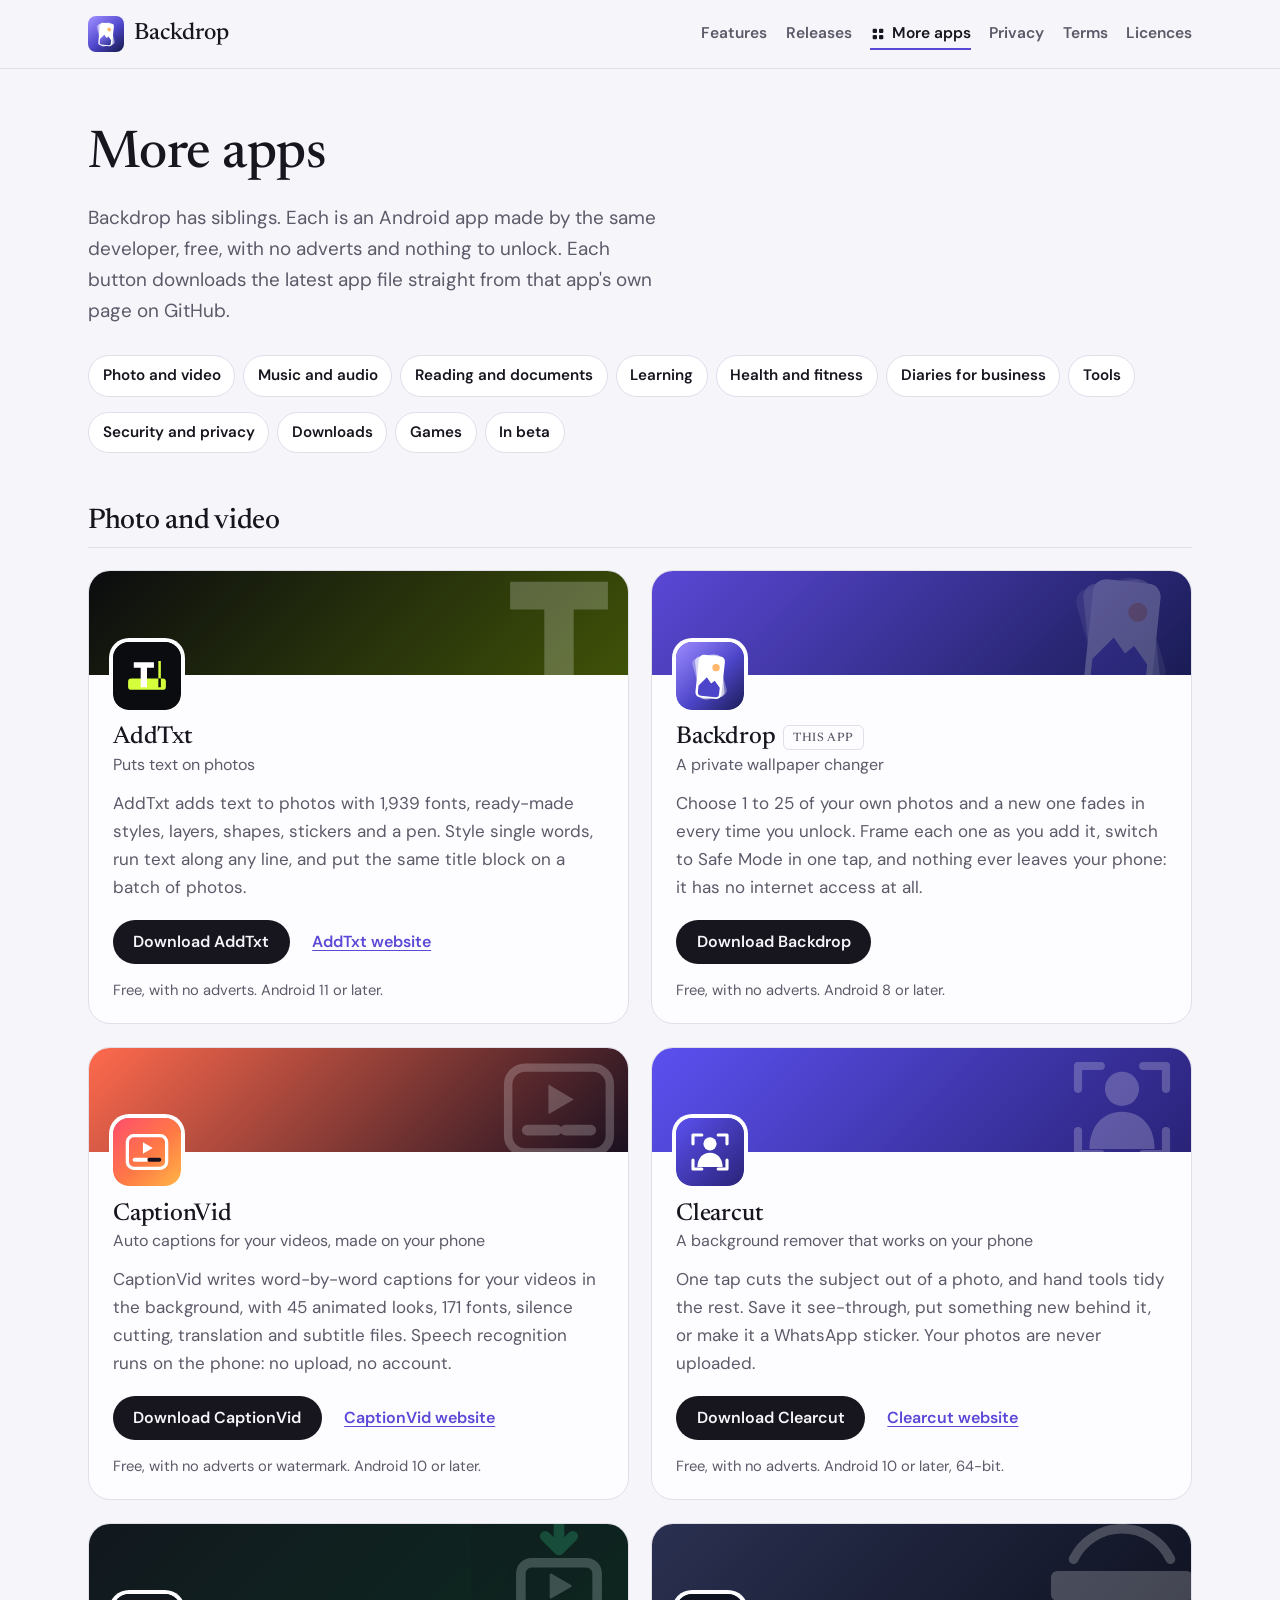
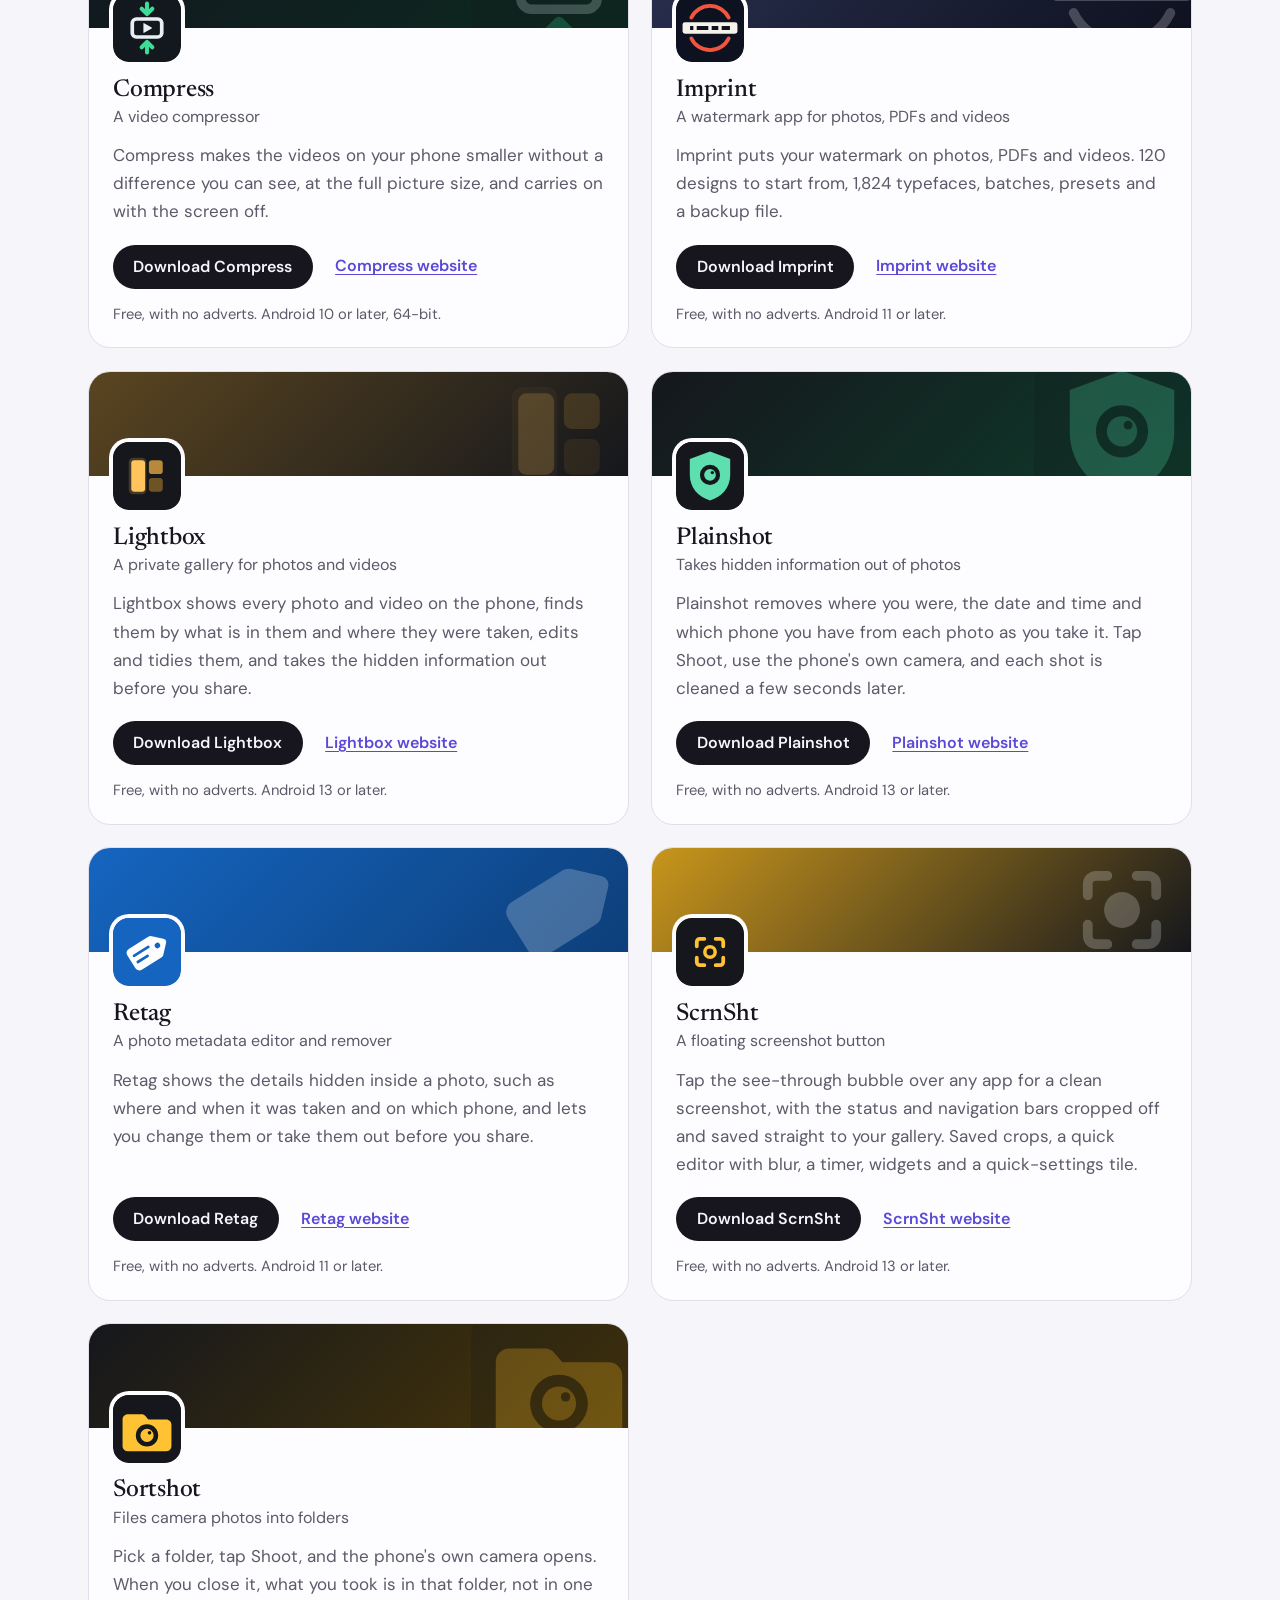
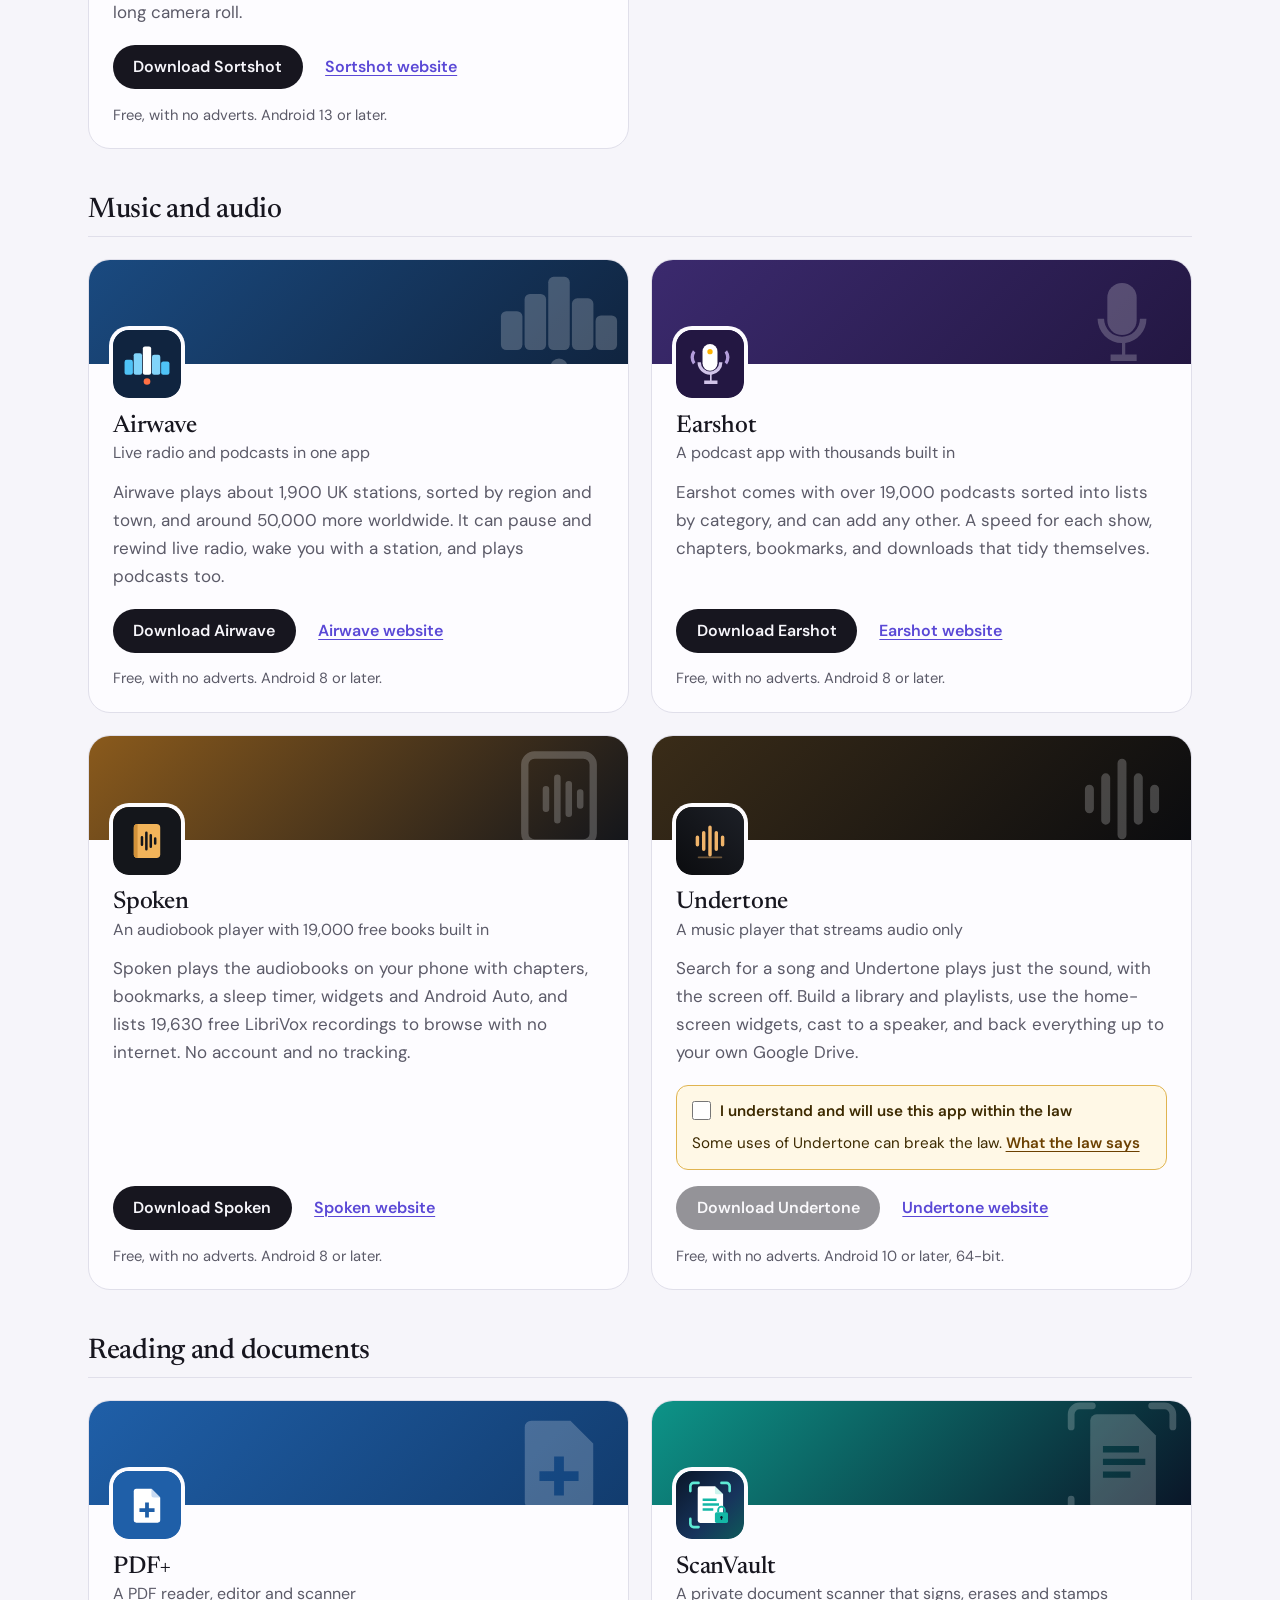
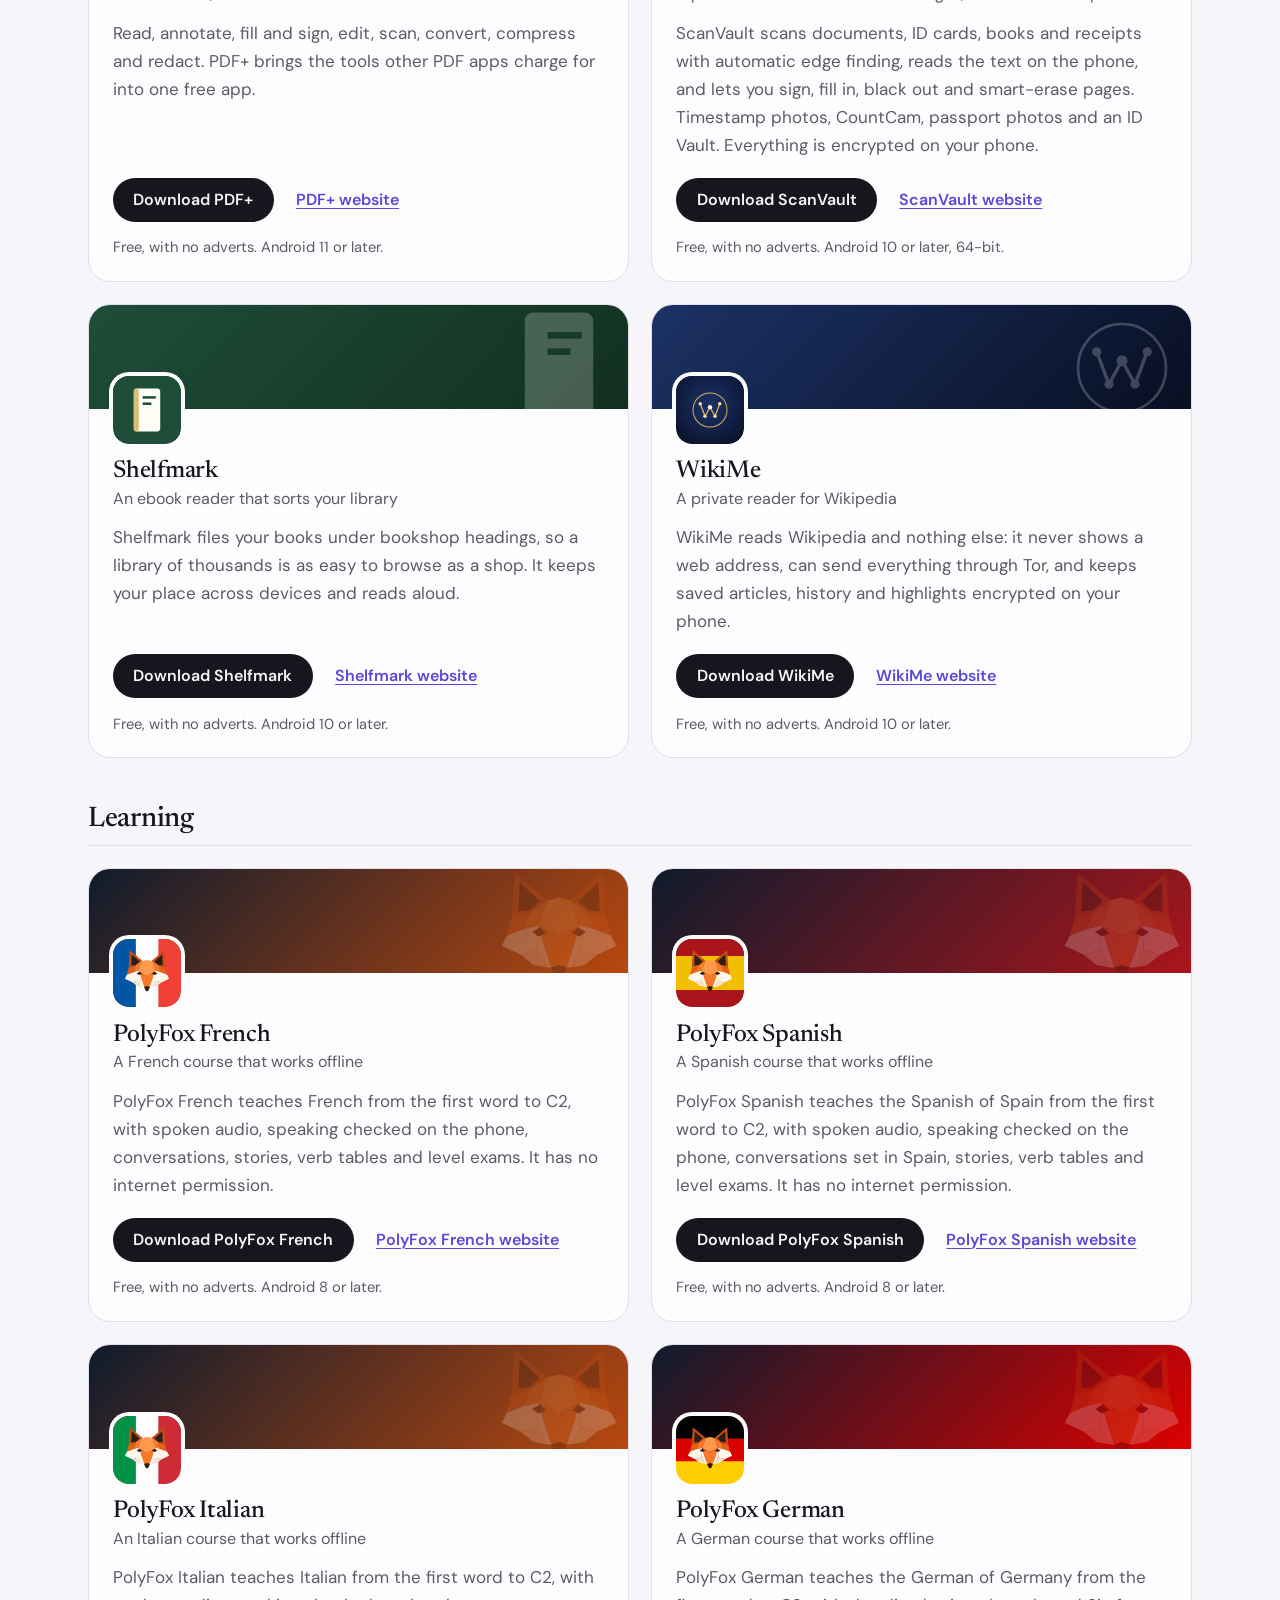
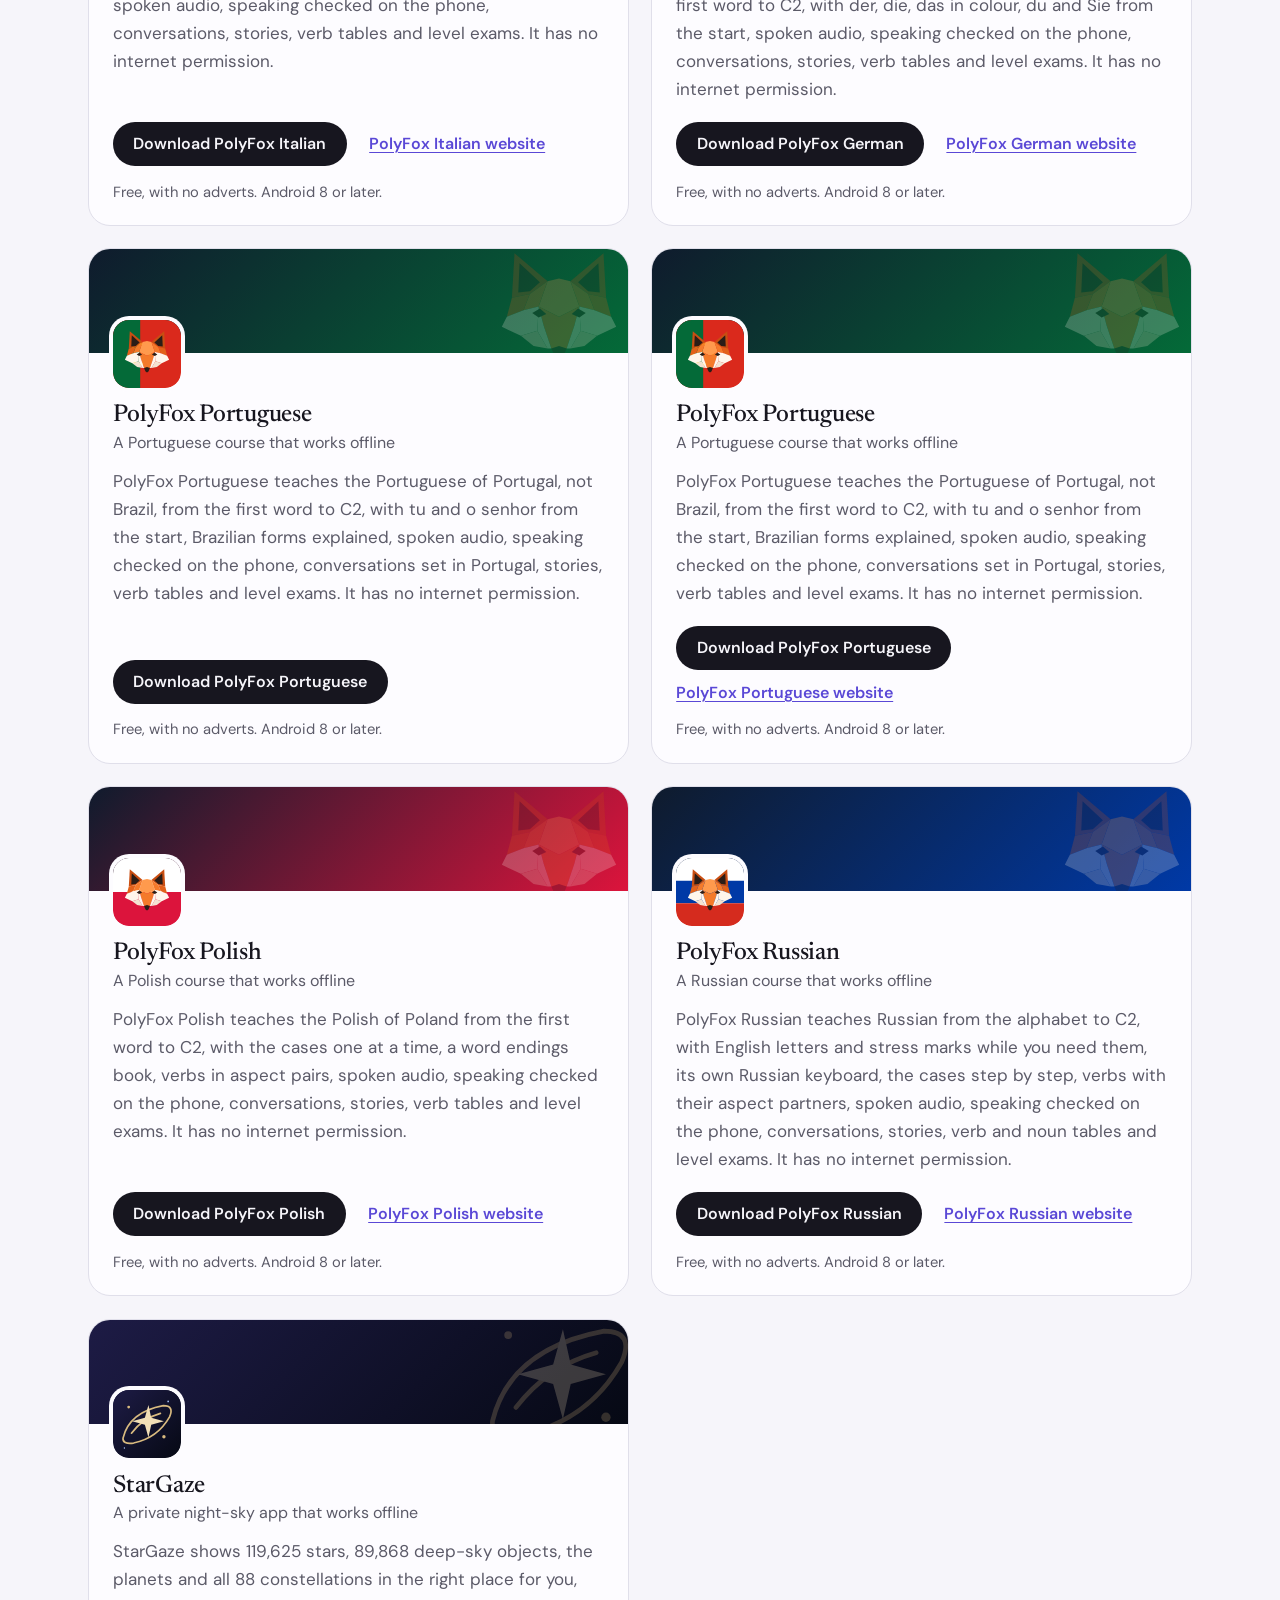
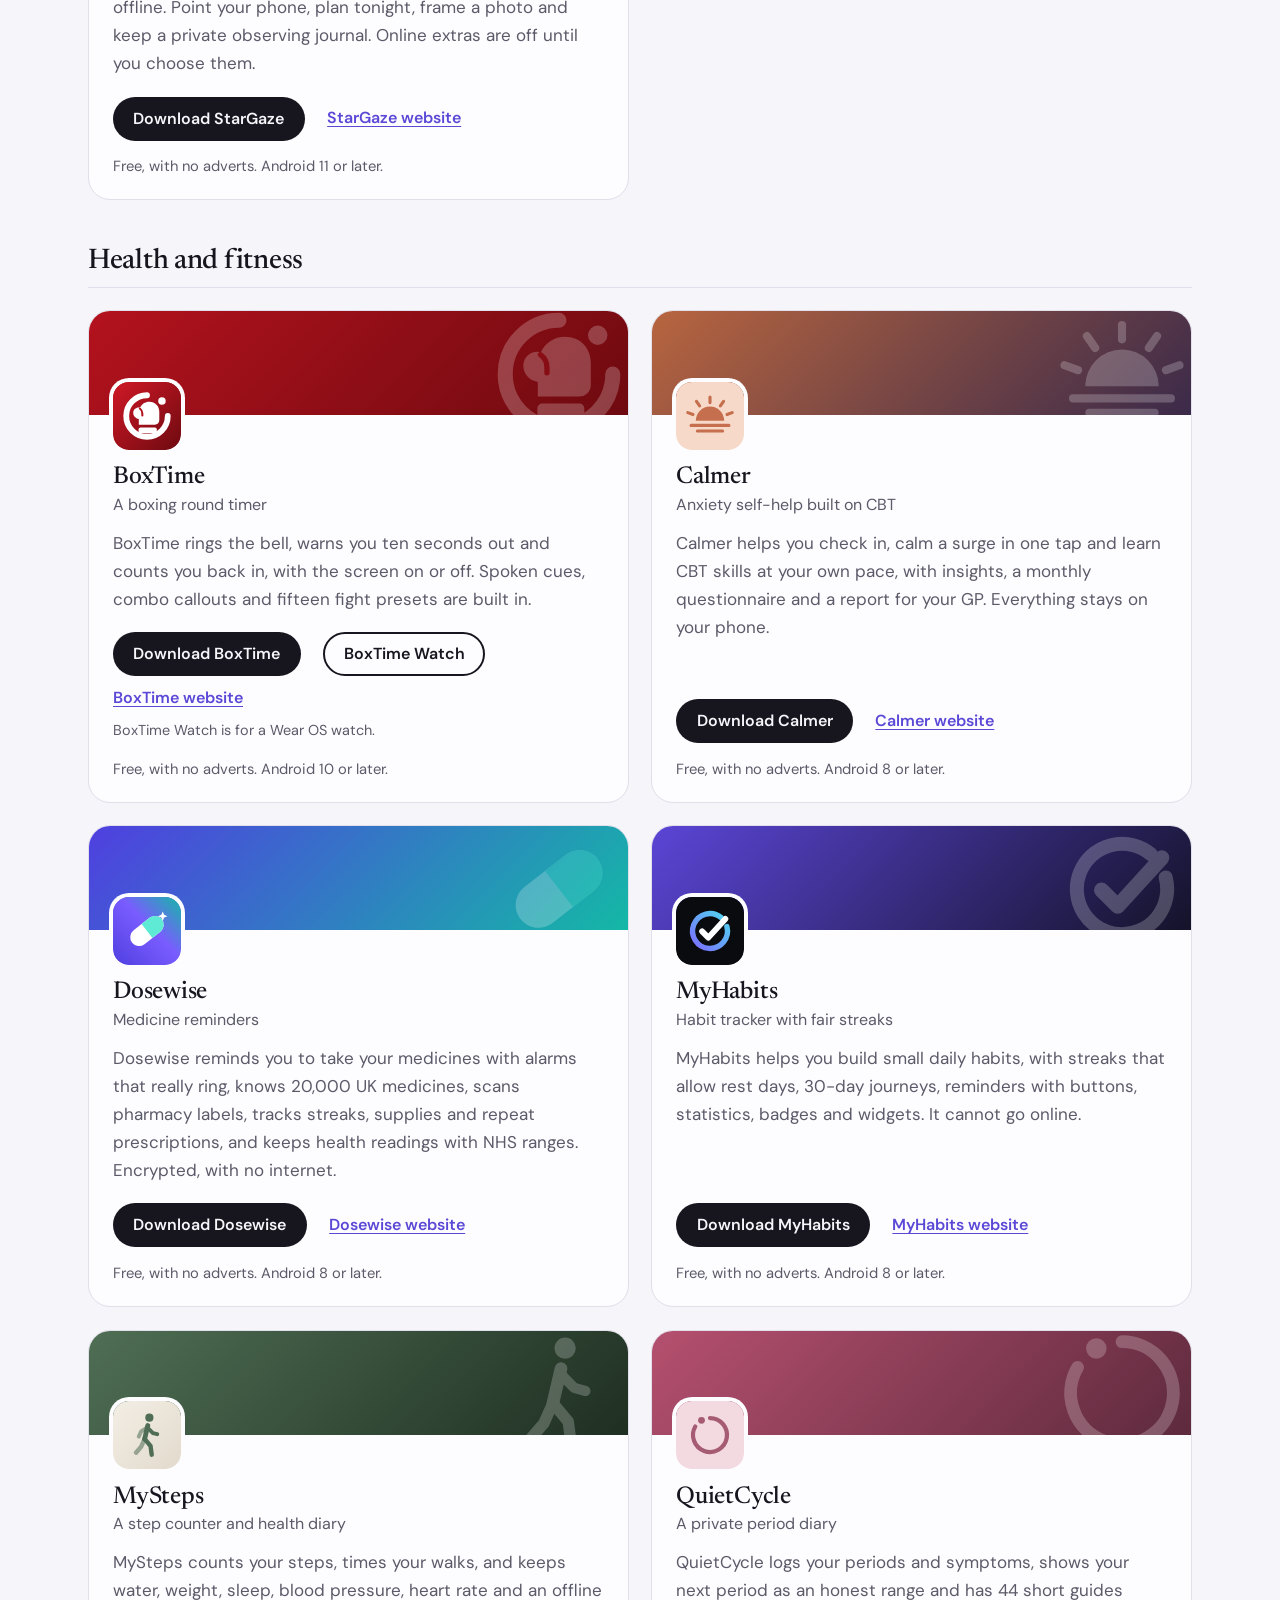
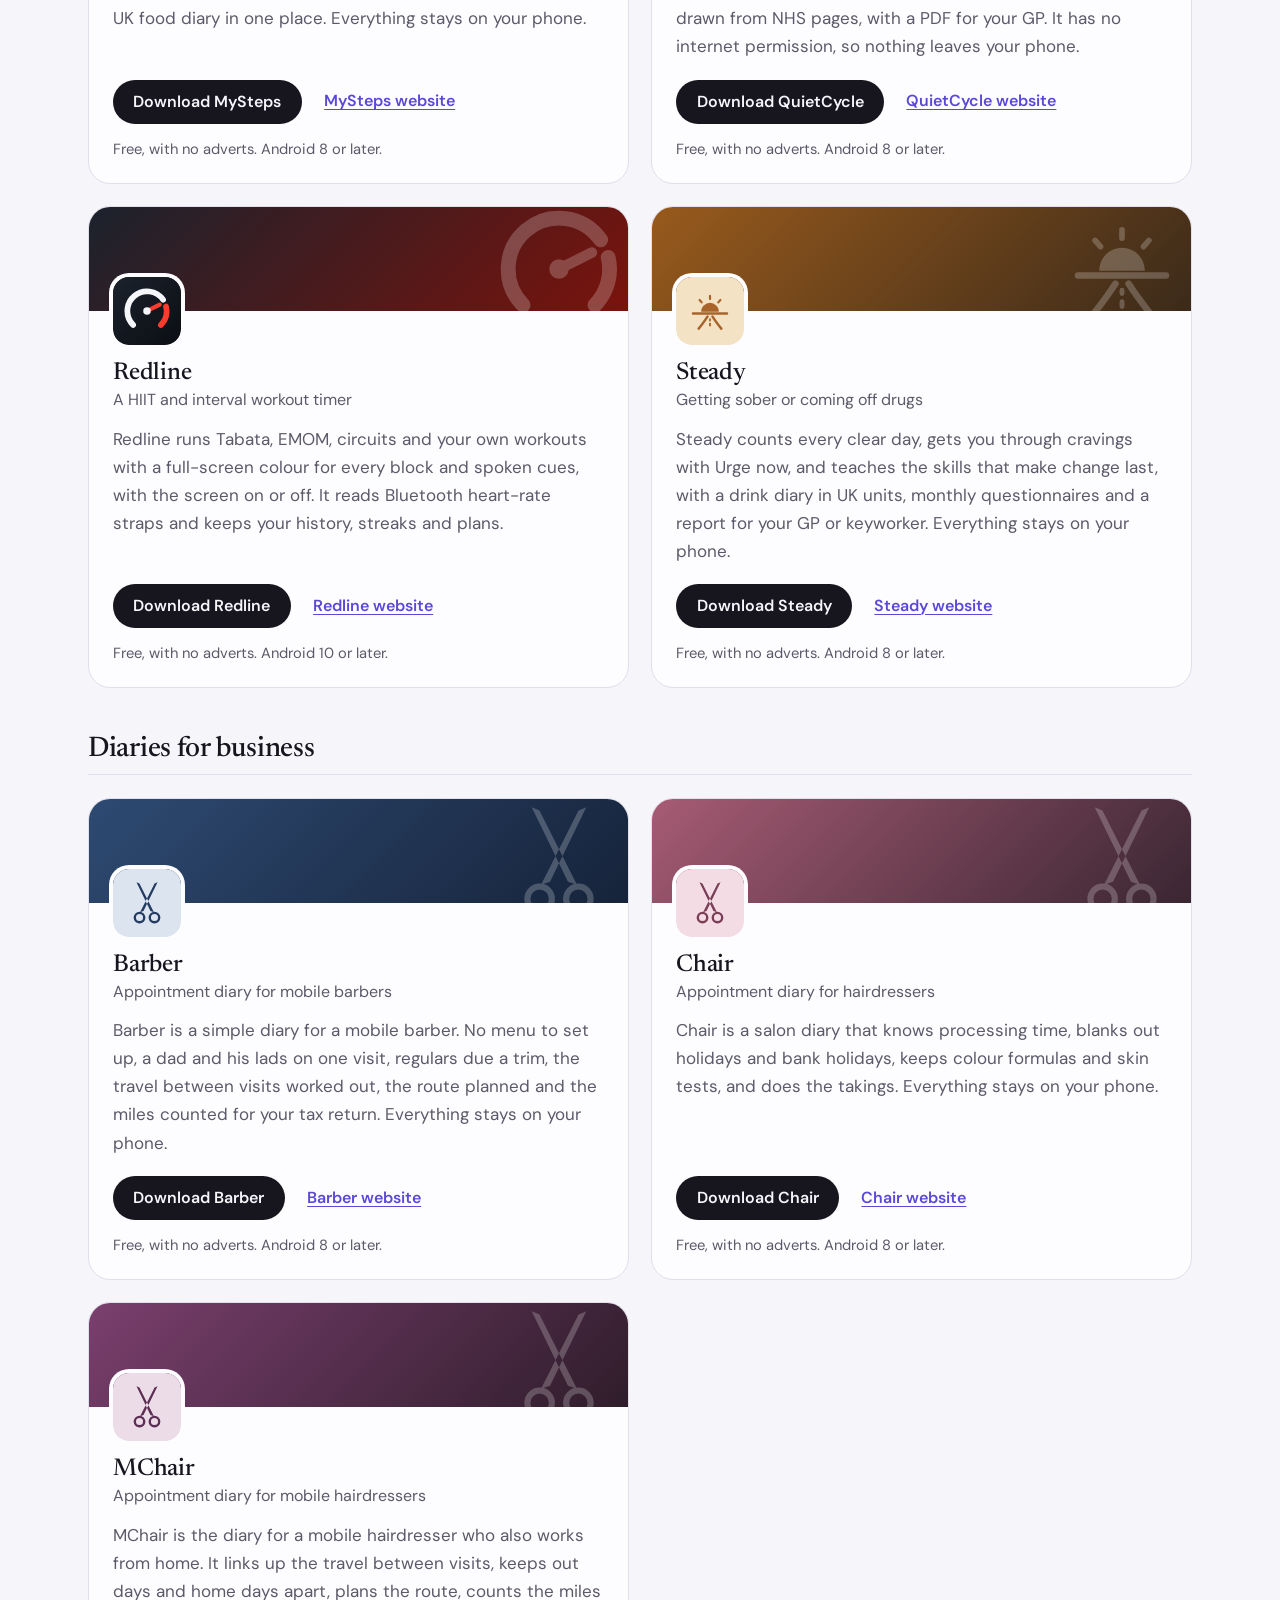
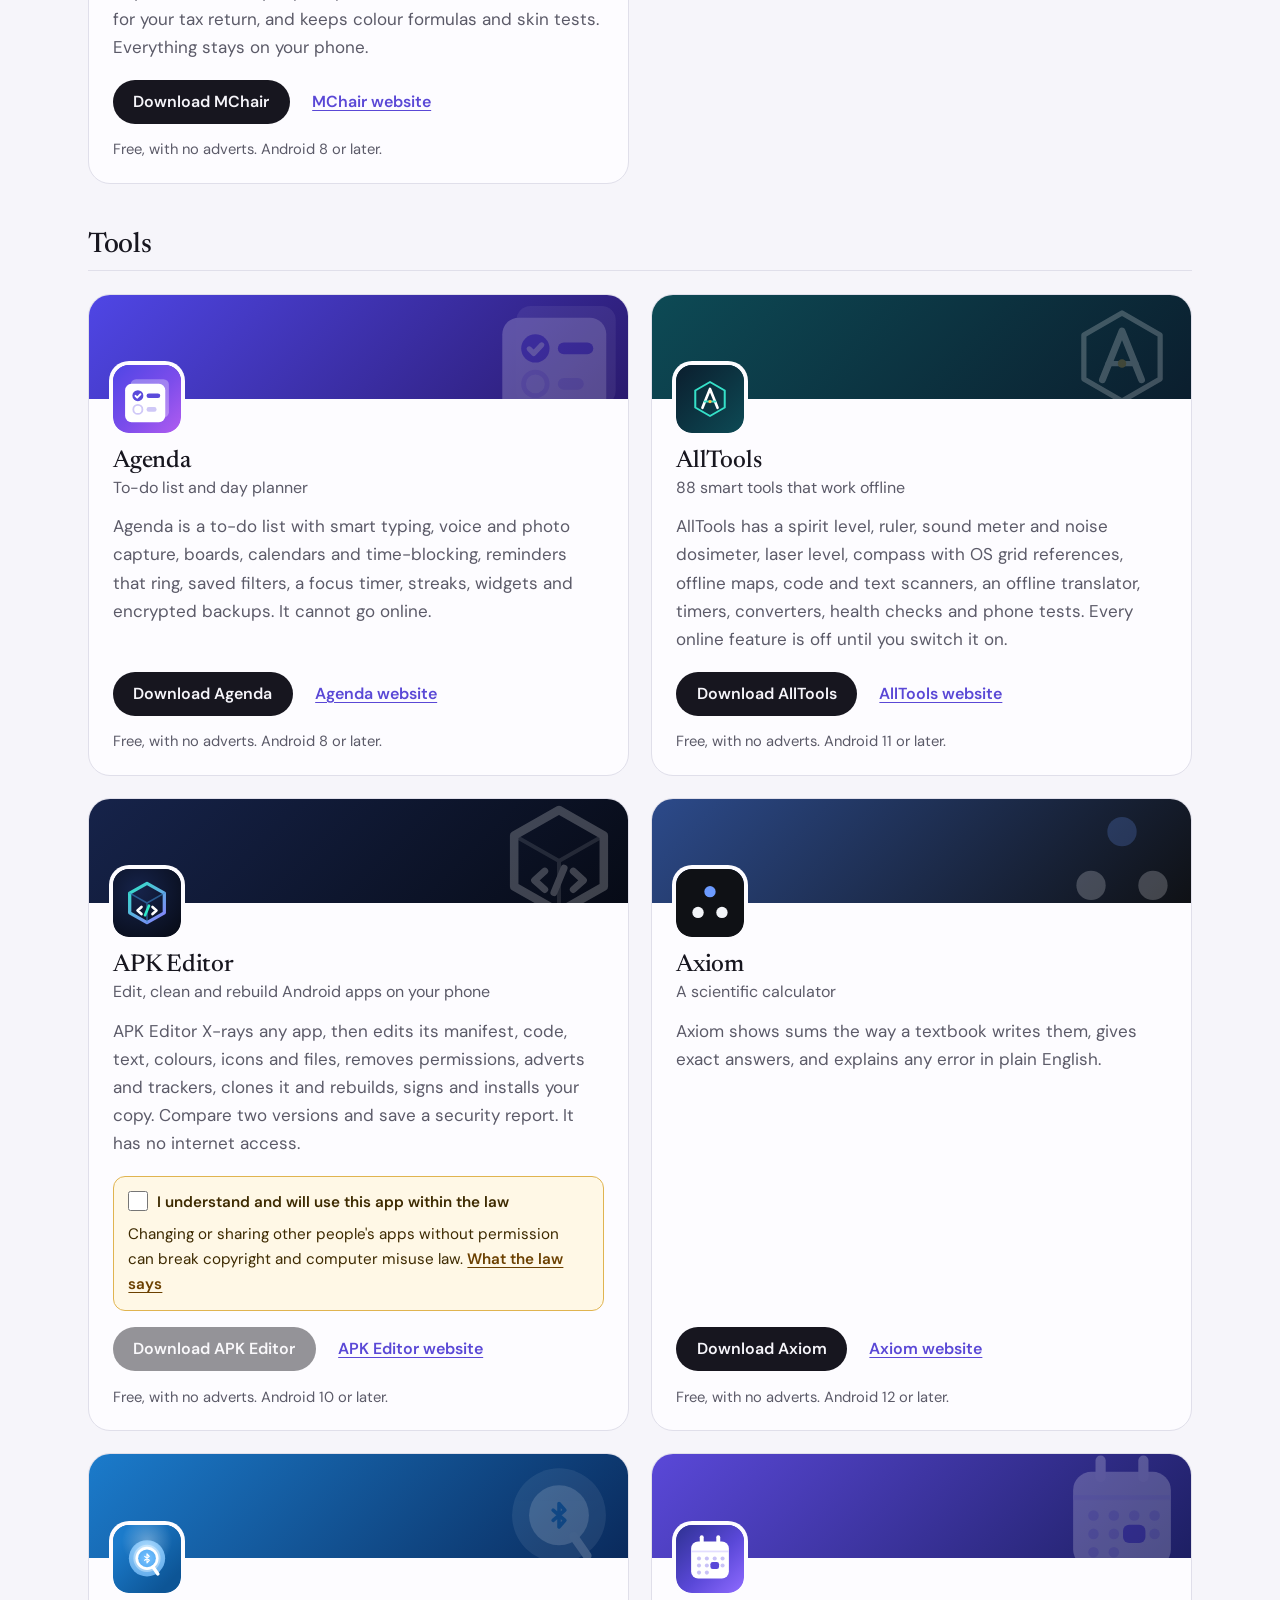
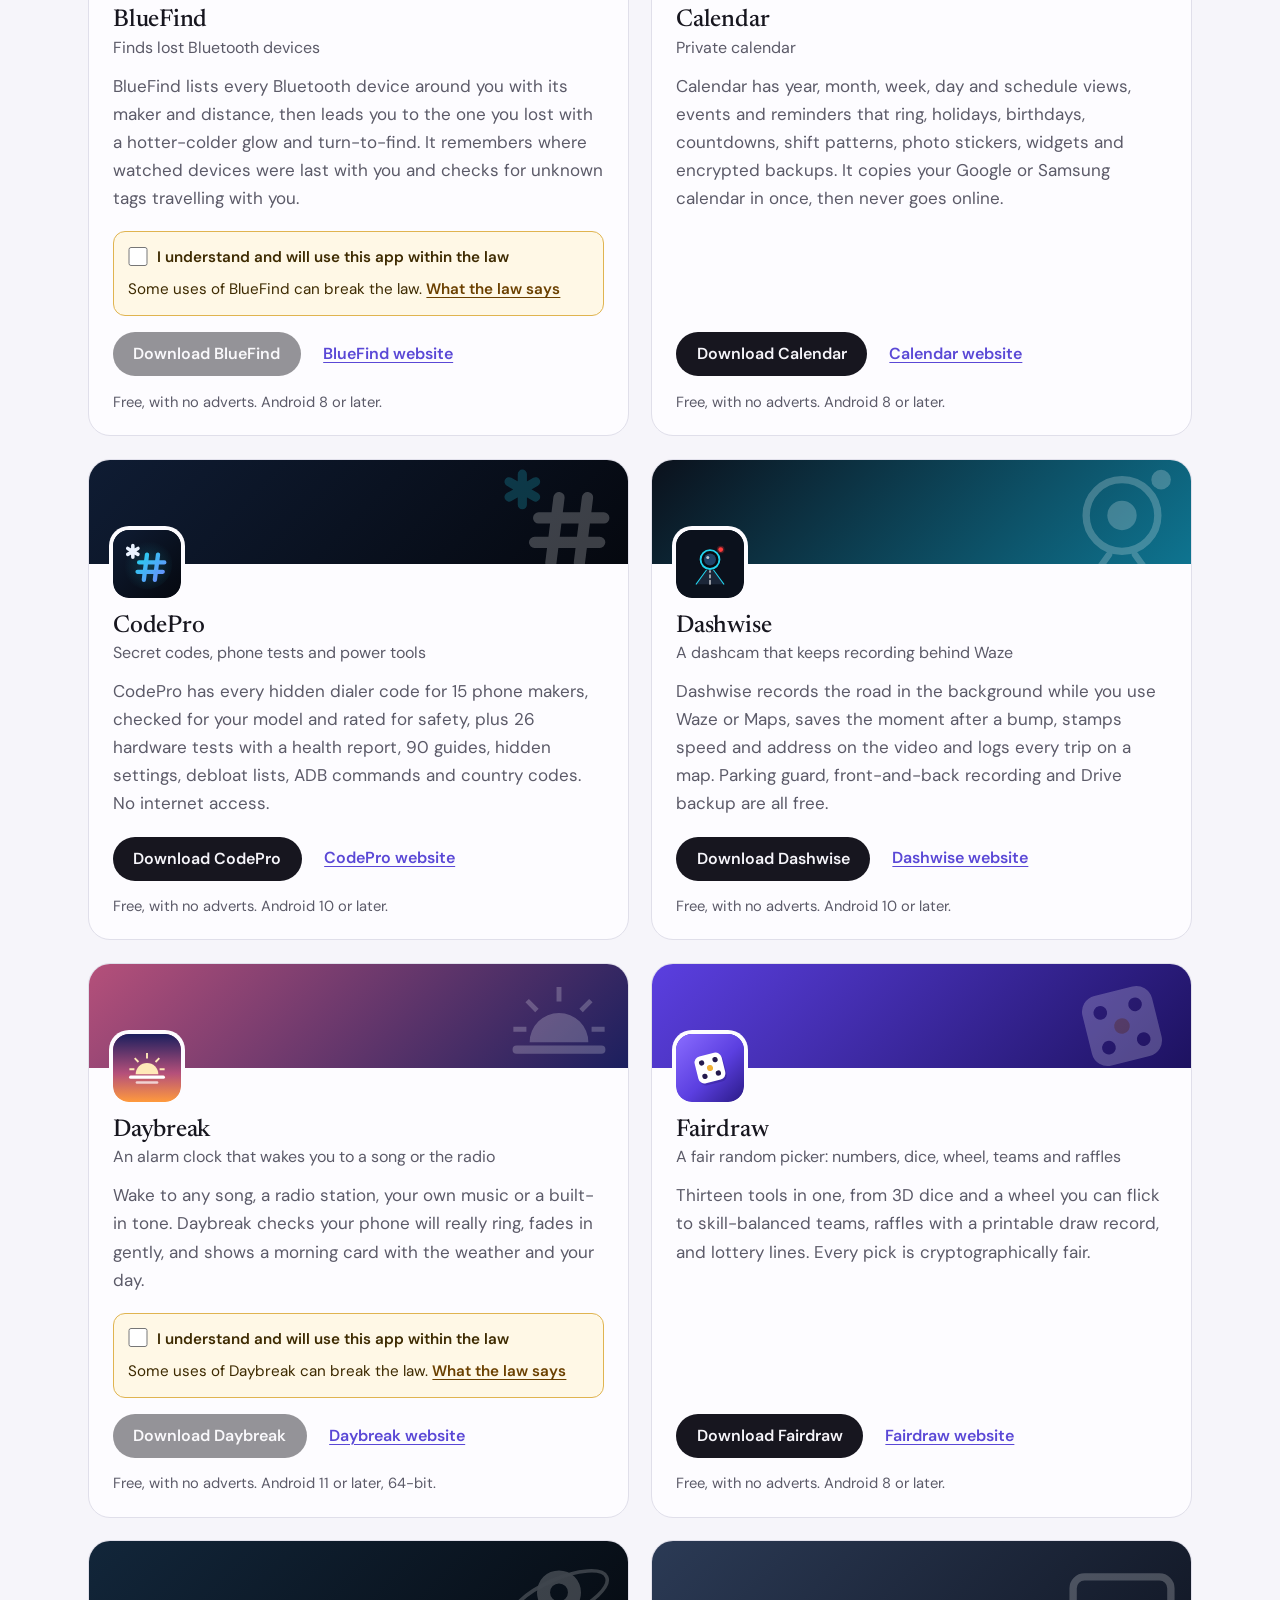
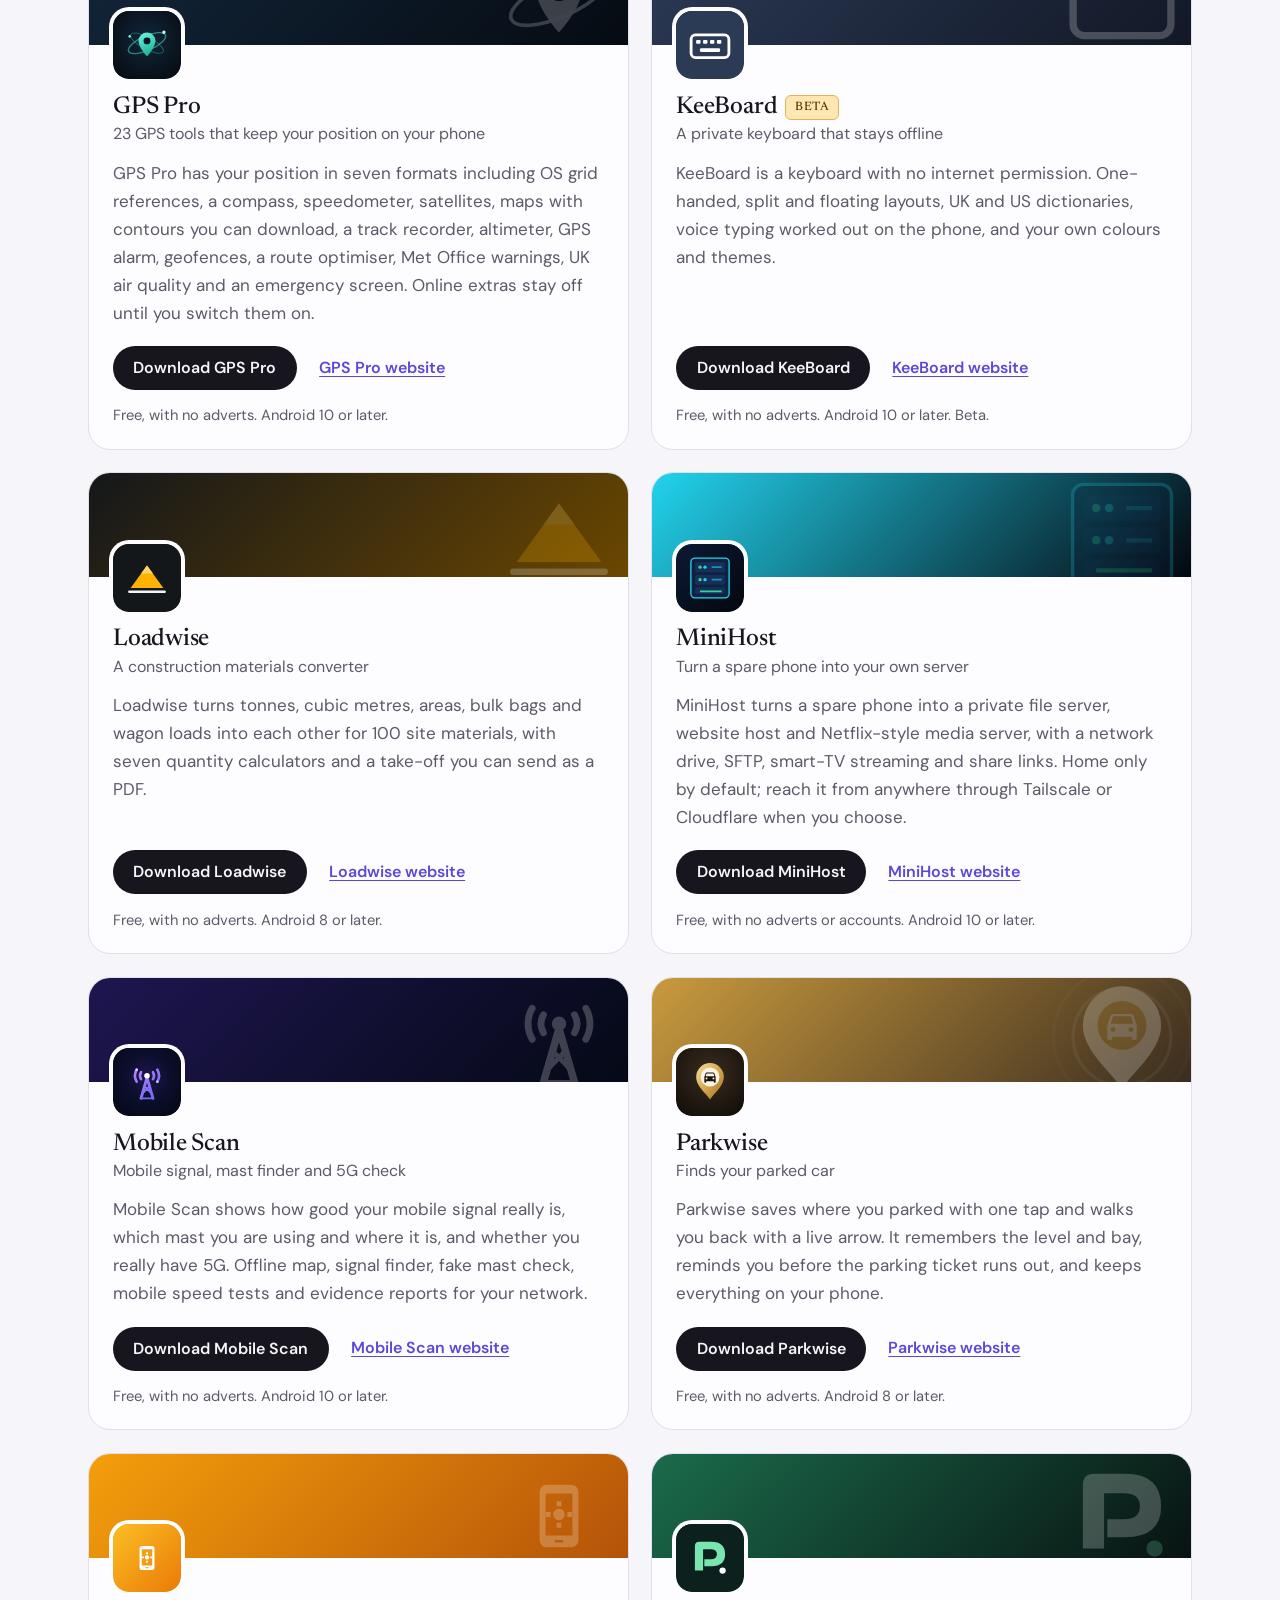
==== commit daa739f4: "More apps: add PolyFox Portuguese" ====
--- a/more-apps.html
+++ b/more-apps.html
@@ -4,7 +4,7 @@
 <meta charset="utf-8">
 <meta name="viewport" content="width=device-width, initial-scale=1">
 <title>More apps from the maker of Backdrop</title>
-<meta name="description" content="All 95 free Android apps from the maker of Backdrop, in one list by category, each with its download and a link to its website.">
+<meta name="description" content="All 96 free Android apps from the maker of Backdrop, in one list by category, each with its download and a link to its website.">
 <meta name="author" content="Jonathan Jackson">
 <link rel="canonical" href="https://customgpter.github.io/backdrop/more-apps.html">
 <meta name="theme-color" content="#f6f5fa" media="(prefers-color-scheme: light)">
@@ -12,7 +12,7 @@
 <meta property="og:type" content="website">
 <meta property="og:site_name" content="Backdrop">
 <meta property="og:title" content="More apps from the maker of Backdrop">
-<meta property="og:description" content="All 95 free Android apps from the maker of Backdrop, in one list by category, each with its download and a link to its website.">
+<meta property="og:description" content="All 96 free Android apps from the maker of Backdrop, in one list by category, each with its download and a link to its website.">
 <meta property="og:url" content="https://customgpter.github.io/backdrop/more-apps.html">
 <meta property="og:image" content="https://customgpter.github.io/backdrop/assets/og.png">
 <meta property="og:image:width" content="1200">
@@ -68,7 +68,7 @@
 <div class="mapps-group" role="group" aria-labelledby="apps-learning"><h2 class="mapps-cat" id="apps-learning">Learning</h2>
 <ul class="mapps"><li class="mapp" style="--b:#0f1b2d;--b2:#b8480f"><div class="mapp-cover" aria-hidden="true"><svg viewBox="0 0 108 108"><polygon fill="#C94E12" points="26.7,17.9 47.0,35.1 36.1,42.9 25.1,45.2"/><polygon fill="#C94E12" points="82.9,45.2 71.9,42.9 61.0,35.1 81.3,17.9"/><polygon fill="#2B1D17" points="29.8,24.1 42.3,35.8 36.1,41.3 29.0,42.1"/><polygon fill="#2B1D17" points="79.0,42.1 71.9,41.3 65.7,35.8 78.2,24.1"/><polygon fill="#FF9A4D" points="54.0,33.5 47.0,35.1 41.5,50.7 54.0,56.9"/><polygon fill="#FF9A4D" points="54.0,56.9 66.5,50.7 61.0,35.1 54.0,33.5"/><polygon fill="#F47A2A" points="47.0,35.1 36.1,42.9 32.2,53.0 41.5,50.7"/><polygon fill="#F47A2A" points="66.5,50.7 75.8,53.0 71.9,42.9 61.0,35.1"/><polygon fill="#E2611A" points="36.1,42.9 25.1,45.2 22.0,56.9 32.2,53.0"/><polygon fill="#E2611A" points="75.8,53.0 86.0,56.9 82.9,45.2 71.9,42.9"/><polygon fill="#FFF6EC" points="32.2,53.0 22.0,56.9 18.9,63.1 30.6,68.6 40.7,65.5 41.5,50.7"/><polygon fill="#FFF6EC" points="66.5,50.7 67.3,65.5 77.4,68.6 89.1,63.1 86.0,56.9 75.8,53.0"/><polygon fill="#F3E3D2" points="30.6,68.6 40.7,65.5 47.0,76.4 38.4,74.8"/><polygon fill="#F3E3D2" points="69.6,74.8 61.0,76.4 67.3,65.5 77.4,68.6"/><polygon fill="#F47A2A" points="41.5,50.7 54.0,56.9 54.0,78.0 49.3,76.4 44.6,62.4"/><polygon fill="#F47A2A" points="63.4,62.4 58.7,76.4 54.0,78.0 54.0,56.9 66.5,50.7"/><polygon fill="#FFF6EC" points="41.5,50.7 44.6,62.4 49.3,76.4 47.0,76.4 40.7,65.5"/><polygon fill="#FFF6EC" points="67.3,65.5 61.0,76.4 58.7,76.4 63.4,62.4 66.5,50.7"/><polygon fill="#2B1D17" points="49.3,76.4 54.0,74.8 58.7,76.4 56.3,81.9 54.0,83.4 51.7,81.9"/><polygon fill="#2B1D17" points="37.6,54.6 42.3,51.8 46.2,55.3 41.5,57.3"/><polygon fill="#2B1D17" points="66.5,57.3 61.8,55.3 65.7,51.8 70.4,54.6"/></svg></div><div class="mapp-body"><svg class="mapp-icon" viewBox="0 0 108 108" aria-hidden="true"><rect width="108" height="108" rx="24" fill="#EF4135"/><path fill="#FFFFFF" d="M36 0H72V108H36Z"/><path fill="#0055A4" d="M24 0H36V108H24A24 24 0 0 1 0 84V24A24 24 0 0 1 24 0Z"/><polygon fill="#C94E12" points="26.7,17.9 47.0,35.1 36.1,42.9 25.1,45.2"/><polygon fill="#C94E12" points="82.9,45.2 71.9,42.9 61.0,35.1 81.3,17.9"/><polygon fill="#2B1D17" points="29.8,24.1 42.3,35.8 36.1,41.3 29.0,42.1"/><polygon fill="#2B1D17" points="79.0,42.1 71.9,41.3 65.7,35.8 78.2,24.1"/><polygon fill="#FF9A4D" points="54.0,33.5 47.0,35.1 41.5,50.7 54.0,56.9"/><polygon fill="#FF9A4D" points="54.0,56.9 66.5,50.7 61.0,35.1 54.0,33.5"/><polygon fill="#F47A2A" points="47.0,35.1 36.1,42.9 32.2,53.0 41.5,50.7"/><polygon fill="#F47A2A" points="66.5,50.7 75.8,53.0 71.9,42.9 61.0,35.1"/><polygon fill="#E2611A" points="36.1,42.9 25.1,45.2 22.0,56.9 32.2,53.0"/><polygon fill="#E2611A" points="75.8,53.0 86.0,56.9 82.9,45.2 71.9,42.9"/><polygon fill="#FFF6EC" points="32.2,53.0 22.0,56.9 18.9,63.1 30.6,68.6 40.7,65.5 41.5,50.7"/><polygon fill="#FFF6EC" points="66.5,50.7 67.3,65.5 77.4,68.6 89.1,63.1 86.0,56.9 75.8,53.0"/><polygon fill="#F3E3D2" points="30.6,68.6 40.7,65.5 47.0,76.4 38.4,74.8"/><polygon fill="#F3E3D2" points="69.6,74.8 61.0,76.4 67.3,65.5 77.4,68.6"/><polygon fill="#F47A2A" points="41.5,50.7 54.0,56.9 54.0,78.0 49.3,76.4 44.6,62.4"/><polygon fill="#F47A2A" points="63.4,62.4 58.7,76.4 54.0,78.0 54.0,56.9 66.5,50.7"/><polygon fill="#FFF6EC" points="41.5,50.7 44.6,62.4 49.3,76.4 47.0,76.4 40.7,65.5"/><polygon fill="#FFF6EC" points="67.3,65.5 61.0,76.4 58.7,76.4 63.4,62.4 66.5,50.7"/><polygon fill="#2B1D17" points="49.3,76.4 54.0,74.8 58.7,76.4 56.3,81.9 54.0,83.4 51.7,81.9"/><polygon fill="#2B1D17" points="37.6,54.6 42.3,51.8 46.2,55.3 41.5,57.3"/><polygon fill="#2B1D17" points="66.5,57.3 61.8,55.3 65.7,51.8 70.4,54.6"/></svg><h3>PolyFox French</h3><p class="mapp-kind">A French course that works offline</p><p class="mapp-say">PolyFox French teaches French from the first word to C2, with spoken audio, speaking checked on the phone, conversations, stories, verb tables and level exams. It has no internet permission.</p><p class="mapp-go"><a class="button" href="https://github.com/CustomGPTer/polyfox/releases/latest/download/PolyFox.apk">Download PolyFox French</a><a class="mapp-site" href="https://customgpter.github.io/polyfox/">PolyFox French website</a></p><p class="mapp-needs">Free, with no adverts. Android 8 or later.</p></div></li><li class="mapp" style="--b:#0f1b2d;--b2:#aa151b"><div class="mapp-cover" aria-hidden="true"><svg viewBox="0 0 108 108"><polygon fill="#C94E12" points="26.7,17.9 47.0,35.1 36.1,42.9 25.1,45.2"/><polygon fill="#C94E12" points="82.9,45.2 71.9,42.9 61.0,35.1 81.3,17.9"/><polygon fill="#2B1D17" points="29.8,24.1 42.3,35.8 36.1,41.3 29.0,42.1"/><polygon fill="#2B1D17" points="79.0,42.1 71.9,41.3 65.7,35.8 78.2,24.1"/><polygon fill="#FF9A4D" points="54.0,33.5 47.0,35.1 41.5,50.7 54.0,56.9"/><polygon fill="#FF9A4D" points="54.0,56.9 66.5,50.7 61.0,35.1 54.0,33.5"/><polygon fill="#F47A2A" points="47.0,35.1 36.1,42.9 32.2,53.0 41.5,50.7"/><polygon fill="#F47A2A" points="66.5,50.7 75.8,53.0 71.9,42.9 61.0,35.1"/><polygon fill="#E2611A" points="36.1,42.9 25.1,45.2 22.0,56.9 32.2,53.0"/><polygon fill="#E2611A" points="75.8,53.0 86.0,56.9 82.9,45.2 71.9,42.9"/><polygon fill="#FFF6EC" points="32.2,53.0 22.0,56.9 18.9,63.1 30.6,68.6 40.7,65.5 41.5,50.7"/><polygon fill="#FFF6EC" points="66.5,50.7 67.3,65.5 77.4,68.6 89.1,63.1 86.0,56.9 75.8,53.0"/><polygon fill="#F3E3D2" points="30.6,68.6 40.7,65.5 47.0,76.4 38.4,74.8"/><polygon fill="#F3E3D2" points="69.6,74.8 61.0,76.4 67.3,65.5 77.4,68.6"/><polygon fill="#F47A2A" points="41.5,50.7 54.0,56.9 54.0,78.0 49.3,76.4 44.6,62.4"/><polygon fill="#F47A2A" points="63.4,62.4 58.7,76.4 54.0,78.0 54.0,56.9 66.5,50.7"/><polygon fill="#FFF6EC" points="41.5,50.7 44.6,62.4 49.3,76.4 47.0,76.4 40.7,65.5"/><polygon fill="#FFF6EC" points="67.3,65.5 61.0,76.4 58.7,76.4 63.4,62.4 66.5,50.7"/><polygon fill="#2B1D17" points="49.3,76.4 54.0,74.8 58.7,76.4 56.3,81.9 54.0,83.4 51.7,81.9"/><polygon fill="#2B1D17" points="37.6,54.6 42.3,51.8 46.2,55.3 41.5,57.3"/><polygon fill="#2B1D17" points="66.5,57.3 61.8,55.3 65.7,51.8 70.4,54.6"/></svg></div><div class="mapp-body"><svg class="mapp-icon" viewBox="0 0 108 108" aria-hidden="true"><rect width="108" height="108" rx="24" fill="#AA151B"/><path fill="#F1BF00" d="M0 27H108V81H0Z"/><polygon fill="#C94E12" points="26.7,17.9 47.0,35.1 36.1,42.9 25.1,45.2"/><polygon fill="#C94E12" points="82.9,45.2 71.9,42.9 61.0,35.1 81.3,17.9"/><polygon fill="#2B1D17" points="29.8,24.1 42.3,35.8 36.1,41.3 29.0,42.1"/><polygon fill="#2B1D17" points="79.0,42.1 71.9,41.3 65.7,35.8 78.2,24.1"/><polygon fill="#FF9A4D" points="54.0,33.5 47.0,35.1 41.5,50.7 54.0,56.9"/><polygon fill="#FF9A4D" points="54.0,56.9 66.5,50.7 61.0,35.1 54.0,33.5"/><polygon fill="#F47A2A" points="47.0,35.1 36.1,42.9 32.2,53.0 41.5,50.7"/><polygon fill="#F47A2A" points="66.5,50.7 75.8,53.0 71.9,42.9 61.0,35.1"/><polygon fill="#E2611A" points="36.1,42.9 25.1,45.2 22.0,56.9 32.2,53.0"/><polygon fill="#E2611A" points="75.8,53.0 86.0,56.9 82.9,45.2 71.9,42.9"/><polygon fill="#FFF6EC" points="32.2,53.0 22.0,56.9 18.9,63.1 30.6,68.6 40.7,65.5 41.5,50.7"/><polygon fill="#FFF6EC" points="66.5,50.7 67.3,65.5 77.4,68.6 89.1,63.1 86.0,56.9 75.8,53.0"/><polygon fill="#F3E3D2" points="30.6,68.6 40.7,65.5 47.0,76.4 38.4,74.8"/><polygon fill="#F3E3D2" points="69.6,74.8 61.0,76.4 67.3,65.5 77.4,68.6"/><polygon fill="#F47A2A" points="41.5,50.7 54.0,56.9 54.0,78.0 49.3,76.4 44.6,62.4"/><polygon fill="#F47A2A" points="63.4,62.4 58.7,76.4 54.0,78.0 54.0,56.9 66.5,50.7"/><polygon fill="#FFF6EC" points="41.5,50.7 44.6,62.4 49.3,76.4 47.0,76.4 40.7,65.5"/><polygon fill="#FFF6EC" points="67.3,65.5 61.0,76.4 58.7,76.4 63.4,62.4 66.5,50.7"/><polygon fill="#2B1D17" points="49.3,76.4 54.0,74.8 58.7,76.4 56.3,81.9 54.0,83.4 51.7,81.9"/><polygon fill="#2B1D17" points="37.6,54.6 42.3,51.8 46.2,55.3 41.5,57.3"/><polygon fill="#2B1D17" points="66.5,57.3 61.8,55.3 65.7,51.8 70.4,54.6"/></svg><h3>PolyFox Spanish</h3><p class="mapp-kind">A Spanish course that works offline</p><p class="mapp-say">PolyFox Spanish teaches the Spanish of Spain from the first word to C2, with spoken audio, speaking checked on the phone, conversations set in Spain, stories, verb tables and level exams. It has no internet permission.</p><p class="mapp-go"><a class="button" href="https://github.com/CustomGPTer/polyfox-spanish/releases/latest/download/PolyFox.apk">Download PolyFox Spanish</a><a class="mapp-site" href="https://customgpter.github.io/polyfox-spanish/">PolyFox Spanish website</a></p><p class="mapp-needs">Free, with no adverts. Android 8 or later.</p></div></li>
 <li class="mapp" style="--b:#0f1b2d;--b2:#b8480f"><div class="mapp-cover" aria-hidden="true"><svg viewBox="0 0 108 108"><polygon fill="#C94E12" points="26.7,17.9 47.0,35.1 36.1,42.9 25.1,45.2"/><polygon fill="#C94E12" points="82.9,45.2 71.9,42.9 61.0,35.1 81.3,17.9"/><polygon fill="#2B1D17" points="29.8,24.1 42.3,35.8 36.1,41.3 29.0,42.1"/><polygon fill="#2B1D17" points="79.0,42.1 71.9,41.3 65.7,35.8 78.2,24.1"/><polygon fill="#FF9A4D" points="54.0,33.5 47.0,35.1 41.5,50.7 54.0,56.9"/><polygon fill="#FF9A4D" points="54.0,56.9 66.5,50.7 61.0,35.1 54.0,33.5"/><polygon fill="#F47A2A" points="47.0,35.1 36.1,42.9 32.2,53.0 41.5,50.7"/><polygon fill="#F47A2A" points="66.5,50.7 75.8,53.0 71.9,42.9 61.0,35.1"/><polygon fill="#E2611A" points="36.1,42.9 25.1,45.2 22.0,56.9 32.2,53.0"/><polygon fill="#E2611A" points="75.8,53.0 86.0,56.9 82.9,45.2 71.9,42.9"/><polygon fill="#FFF6EC" points="32.2,53.0 22.0,56.9 18.9,63.1 30.6,68.6 40.7,65.5 41.5,50.7"/><polygon fill="#FFF6EC" points="66.5,50.7 67.3,65.5 77.4,68.6 89.1,63.1 86.0,56.9 75.8,53.0"/><polygon fill="#F3E3D2" points="30.6,68.6 40.7,65.5 47.0,76.4 38.4,74.8"/><polygon fill="#F3E3D2" points="69.6,74.8 61.0,76.4 67.3,65.5 77.4,68.6"/><polygon fill="#F47A2A" points="41.5,50.7 54.0,56.9 54.0,78.0 49.3,76.4 44.6,62.4"/><polygon fill="#F47A2A" points="63.4,62.4 58.7,76.4 54.0,78.0 54.0,56.9 66.5,50.7"/><polygon fill="#FFF6EC" points="41.5,50.7 44.6,62.4 49.3,76.4 47.0,76.4 40.7,65.5"/><polygon fill="#FFF6EC" points="67.3,65.5 61.0,76.4 58.7,76.4 63.4,62.4 66.5,50.7"/><polygon fill="#2B1D17" points="49.3,76.4 54.0,74.8 58.7,76.4 56.3,81.9 54.0,83.4 51.7,81.9"/><polygon fill="#2B1D17" points="37.6,54.6 42.3,51.8 46.2,55.3 41.5,57.3"/><polygon fill="#2B1D17" points="66.5,57.3 61.8,55.3 65.7,51.8 70.4,54.6"/></svg></div><div class="mapp-body"><svg class="mapp-icon" viewBox="0 0 108 108" aria-hidden="true"><rect width="108" height="108" rx="24" fill="#CE2B37"/><path fill="#FFFFFF" d="M36 0H72V108H36Z"/><path fill="#009246" d="M24 0H36V108H24A24 24 0 0 1 0 84V24A24 24 0 0 1 24 0Z"/><polygon fill="#C94E12" points="26.7,17.9 47.0,35.1 36.1,42.9 25.1,45.2"/><polygon fill="#C94E12" points="82.9,45.2 71.9,42.9 61.0,35.1 81.3,17.9"/><polygon fill="#2B1D17" points="29.8,24.1 42.3,35.8 36.1,41.3 29.0,42.1"/><polygon fill="#2B1D17" points="79.0,42.1 71.9,41.3 65.7,35.8 78.2,24.1"/><polygon fill="#FF9A4D" points="54.0,33.5 47.0,35.1 41.5,50.7 54.0,56.9"/><polygon fill="#FF9A4D" points="54.0,56.9 66.5,50.7 61.0,35.1 54.0,33.5"/><polygon fill="#F47A2A" points="47.0,35.1 36.1,42.9 32.2,53.0 41.5,50.7"/><polygon fill="#F47A2A" points="66.5,50.7 75.8,53.0 71.9,42.9 61.0,35.1"/><polygon fill="#E2611A" points="36.1,42.9 25.1,45.2 22.0,56.9 32.2,53.0"/><polygon fill="#E2611A" points="75.8,53.0 86.0,56.9 82.9,45.2 71.9,42.9"/><polygon fill="#FFF6EC" points="32.2,53.0 22.0,56.9 18.9,63.1 30.6,68.6 40.7,65.5 41.5,50.7"/><polygon fill="#FFF6EC" points="66.5,50.7 67.3,65.5 77.4,68.6 89.1,63.1 86.0,56.9 75.8,53.0"/><polygon fill="#F3E3D2" points="30.6,68.6 40.7,65.5 47.0,76.4 38.4,74.8"/><polygon fill="#F3E3D2" points="69.6,74.8 61.0,76.4 67.3,65.5 77.4,68.6"/><polygon fill="#F47A2A" points="41.5,50.7 54.0,56.9 54.0,78.0 49.3,76.4 44.6,62.4"/><polygon fill="#F47A2A" points="63.4,62.4 58.7,76.4 54.0,78.0 54.0,56.9 66.5,50.7"/><polygon fill="#FFF6EC" points="41.5,50.7 44.6,62.4 49.3,76.4 47.0,76.4 40.7,65.5"/><polygon fill="#FFF6EC" points="67.3,65.5 61.0,76.4 58.7,76.4 63.4,62.4 66.5,50.7"/><polygon fill="#2B1D17" points="49.3,76.4 54.0,74.8 58.7,76.4 56.3,81.9 54.0,83.4 51.7,81.9"/><polygon fill="#2B1D17" points="37.6,54.6 42.3,51.8 46.2,55.3 41.5,57.3"/><polygon fill="#2B1D17" points="66.5,57.3 61.8,55.3 65.7,51.8 70.4,54.6"/></svg><h3>PolyFox Italian</h3><p class="mapp-kind">An Italian course that works offline</p><p class="mapp-say">PolyFox Italian teaches Italian from the first word to C2, with spoken audio, speaking checked on the phone, conversations, stories, verb tables and level exams. It has no internet permission.</p><p class="mapp-go"><a class="button" href="https://github.com/CustomGPTer/polyfox-italian/releases/latest/download/PolyFox-Italian.apk">Download PolyFox Italian</a><a class="mapp-site" href="https://customgpter.github.io/polyfox-italian/">PolyFox Italian website</a></p><p class="mapp-needs">Free, with no adverts. Android 8 or later.</p></div></li>
-<li class="mapp" style="--b:#0f1b2d;--b2:#dd0000"><div class="mapp-cover" aria-hidden="true"><svg viewBox="0 0 108 108"><polygon fill="#C94E12" points="26.7,17.9 47.0,35.1 36.1,42.9 25.1,45.2"/><polygon fill="#C94E12" points="82.9,45.2 71.9,42.9 61.0,35.1 81.3,17.9"/><polygon fill="#2B1D17" points="29.8,24.1 42.3,35.8 36.1,41.3 29.0,42.1"/><polygon fill="#2B1D17" points="79.0,42.1 71.9,41.3 65.7,35.8 78.2,24.1"/><polygon fill="#FF9A4D" points="54.0,33.5 47.0,35.1 41.5,50.7 54.0,56.9"/><polygon fill="#FF9A4D" points="54.0,56.9 66.5,50.7 61.0,35.1 54.0,33.5"/><polygon fill="#F47A2A" points="47.0,35.1 36.1,42.9 32.2,53.0 41.5,50.7"/><polygon fill="#F47A2A" points="66.5,50.7 75.8,53.0 71.9,42.9 61.0,35.1"/><polygon fill="#E2611A" points="36.1,42.9 25.1,45.2 22.0,56.9 32.2,53.0"/><polygon fill="#E2611A" points="75.8,53.0 86.0,56.9 82.9,45.2 71.9,42.9"/><polygon fill="#FFF6EC" points="32.2,53.0 22.0,56.9 18.9,63.1 30.6,68.6 40.7,65.5 41.5,50.7"/><polygon fill="#FFF6EC" points="66.5,50.7 67.3,65.5 77.4,68.6 89.1,63.1 86.0,56.9 75.8,53.0"/><polygon fill="#F3E3D2" points="30.6,68.6 40.7,65.5 47.0,76.4 38.4,74.8"/><polygon fill="#F3E3D2" points="69.6,74.8 61.0,76.4 67.3,65.5 77.4,68.6"/><polygon fill="#F47A2A" points="41.5,50.7 54.0,56.9 54.0,78.0 49.3,76.4 44.6,62.4"/><polygon fill="#F47A2A" points="63.4,62.4 58.7,76.4 54.0,78.0 54.0,56.9 66.5,50.7"/><polygon fill="#FFF6EC" points="41.5,50.7 44.6,62.4 49.3,76.4 47.0,76.4 40.7,65.5"/><polygon fill="#FFF6EC" points="67.3,65.5 61.0,76.4 58.7,76.4 63.4,62.4 66.5,50.7"/><polygon fill="#2B1D17" points="49.3,76.4 54.0,74.8 58.7,76.4 56.3,81.9 54.0,83.4 51.7,81.9"/><polygon fill="#2B1D17" points="37.6,54.6 42.3,51.8 46.2,55.3 41.5,57.3"/><polygon fill="#2B1D17" points="66.5,57.3 61.8,55.3 65.7,51.8 70.4,54.6"/></svg></div><div class="mapp-body"><svg class="mapp-icon" viewBox="0 0 108 108" aria-hidden="true"><rect width="108" height="108" rx="24" fill="#FFCE00"/><path fill="#DD0000" d="M0 36H108V72H0Z"/><path fill="#000000" d="M24 0H84A24 24 0 0 1 108 24V36H0V24A24 24 0 0 1 24 0Z"/><polygon fill="#C94E12" points="26.7,17.9 47.0,35.1 36.1,42.9 25.1,45.2"/><polygon fill="#C94E12" points="82.9,45.2 71.9,42.9 61.0,35.1 81.3,17.9"/><polygon fill="#2B1D17" points="29.8,24.1 42.3,35.8 36.1,41.3 29.0,42.1"/><polygon fill="#2B1D17" points="79.0,42.1 71.9,41.3 65.7,35.8 78.2,24.1"/><polygon fill="#FF9A4D" points="54.0,33.5 47.0,35.1 41.5,50.7 54.0,56.9"/><polygon fill="#FF9A4D" points="54.0,56.9 66.5,50.7 61.0,35.1 54.0,33.5"/><polygon fill="#F47A2A" points="47.0,35.1 36.1,42.9 32.2,53.0 41.5,50.7"/><polygon fill="#F47A2A" points="66.5,50.7 75.8,53.0 71.9,42.9 61.0,35.1"/><polygon fill="#E2611A" points="36.1,42.9 25.1,45.2 22.0,56.9 32.2,53.0"/><polygon fill="#E2611A" points="75.8,53.0 86.0,56.9 82.9,45.2 71.9,42.9"/><polygon fill="#FFF6EC" points="32.2,53.0 22.0,56.9 18.9,63.1 30.6,68.6 40.7,65.5 41.5,50.7"/><polygon fill="#FFF6EC" points="66.5,50.7 67.3,65.5 77.4,68.6 89.1,63.1 86.0,56.9 75.8,53.0"/><polygon fill="#F3E3D2" points="30.6,68.6 40.7,65.5 47.0,76.4 38.4,74.8"/><polygon fill="#F3E3D2" points="69.6,74.8 61.0,76.4 67.3,65.5 77.4,68.6"/><polygon fill="#F47A2A" points="41.5,50.7 54.0,56.9 54.0,78.0 49.3,76.4 44.6,62.4"/><polygon fill="#F47A2A" points="63.4,62.4 58.7,76.4 54.0,78.0 54.0,56.9 66.5,50.7"/><polygon fill="#FFF6EC" points="41.5,50.7 44.6,62.4 49.3,76.4 47.0,76.4 40.7,65.5"/><polygon fill="#FFF6EC" points="67.3,65.5 61.0,76.4 58.7,76.4 63.4,62.4 66.5,50.7"/><polygon fill="#2B1D17" points="49.3,76.4 54.0,74.8 58.7,76.4 56.3,81.9 54.0,83.4 51.7,81.9"/><polygon fill="#2B1D17" points="37.6,54.6 42.3,51.8 46.2,55.3 41.5,57.3"/><polygon fill="#2B1D17" points="66.5,57.3 61.8,55.3 65.7,51.8 70.4,54.6"/></svg><h3>PolyFox German</h3><p class="mapp-kind">A German course that works offline</p><p class="mapp-say">PolyFox German teaches the German of Germany from the first word to C2, with der, die, das in colour, du and Sie from the start, spoken audio, speaking checked on the phone, conversations, stories, verb tables and level exams. It has no internet permission.</p><p class="mapp-go"><a class="button" href="https://github.com/CustomGPTer/polyfox-german/releases/latest/download/PolyFoxGerman.apk">Download PolyFox German</a><a class="mapp-site" href="https://customgpter.github.io/polyfox-german/">PolyFox German website</a></p><p class="mapp-needs">Free, with no adverts. Android 8 or later.</p></div></li><li class="mapp" style="--b:#0f1b2d;--b2:#046a38"><div class="mapp-cover" aria-hidden="true"><svg viewBox="0 0 108 108"><polygon fill="#C94E12" points="26.7,17.9 47.0,35.1 36.1,42.9 25.1,45.2"/><polygon fill="#C94E12" points="82.9,45.2 71.9,42.9 61.0,35.1 81.3,17.9"/><polygon fill="#2B1D17" points="29.8,24.1 42.3,35.8 36.1,41.3 29.0,42.1"/><polygon fill="#2B1D17" points="79.0,42.1 71.9,41.3 65.7,35.8 78.2,24.1"/><polygon fill="#FF9A4D" points="54.0,33.5 47.0,35.1 41.5,50.7 54.0,56.9"/><polygon fill="#FF9A4D" points="54.0,56.9 66.5,50.7 61.0,35.1 54.0,33.5"/><polygon fill="#F47A2A" points="47.0,35.1 36.1,42.9 32.2,53.0 41.5,50.7"/><polygon fill="#F47A2A" points="66.5,50.7 75.8,53.0 71.9,42.9 61.0,35.1"/><polygon fill="#E2611A" points="36.1,42.9 25.1,45.2 22.0,56.9 32.2,53.0"/><polygon fill="#E2611A" points="75.8,53.0 86.0,56.9 82.9,45.2 71.9,42.9"/><polygon fill="#FFF6EC" points="32.2,53.0 22.0,56.9 18.9,63.1 30.6,68.6 40.7,65.5 41.5,50.7"/><polygon fill="#FFF6EC" points="66.5,50.7 67.3,65.5 77.4,68.6 89.1,63.1 86.0,56.9 75.8,53.0"/><polygon fill="#F3E3D2" points="30.6,68.6 40.7,65.5 47.0,76.4 38.4,74.8"/><polygon fill="#F3E3D2" points="69.6,74.8 61.0,76.4 67.3,65.5 77.4,68.6"/><polygon fill="#F47A2A" points="41.5,50.7 54.0,56.9 54.0,78.0 49.3,76.4 44.6,62.4"/><polygon fill="#F47A2A" points="63.4,62.4 58.7,76.4 54.0,78.0 54.0,56.9 66.5,50.7"/><polygon fill="#FFF6EC" points="41.5,50.7 44.6,62.4 49.3,76.4 47.0,76.4 40.7,65.5"/><polygon fill="#FFF6EC" points="67.3,65.5 61.0,76.4 58.7,76.4 63.4,62.4 66.5,50.7"/><polygon fill="#2B1D17" points="49.3,76.4 54.0,74.8 58.7,76.4 56.3,81.9 54.0,83.4 51.7,81.9"/><polygon fill="#2B1D17" points="37.6,54.6 42.3,51.8 46.2,55.3 41.5,57.3"/><polygon fill="#2B1D17" points="66.5,57.3 61.8,55.3 65.7,51.8 70.4,54.6"/></svg></div><div class="mapp-body"><svg class="mapp-icon" viewBox="0 0 108 108" aria-hidden="true"><rect width="108" height="108" rx="24" fill="#DA291C"/><path fill="#046A38" d="M24 0H43.2V108H24A24 24 0 0 1 0 84V24A24 24 0 0 1 24 0Z"/><circle cx="43.2" cy="54" r="16" fill="none" stroke="#FFD100" stroke-width="3.2"/><polygon fill="#C94E12" points="26.7,17.9 47.0,35.1 36.1,42.9 25.1,45.2"/><polygon fill="#C94E12" points="82.9,45.2 71.9,42.9 61.0,35.1 81.3,17.9"/><polygon fill="#2B1D17" points="29.8,24.1 42.3,35.8 36.1,41.3 29.0,42.1"/><polygon fill="#2B1D17" points="79.0,42.1 71.9,41.3 65.7,35.8 78.2,24.1"/><polygon fill="#FF9A4D" points="54.0,33.5 47.0,35.1 41.5,50.7 54.0,56.9"/><polygon fill="#FF9A4D" points="54.0,56.9 66.5,50.7 61.0,35.1 54.0,33.5"/><polygon fill="#F47A2A" points="47.0,35.1 36.1,42.9 32.2,53.0 41.5,50.7"/><polygon fill="#F47A2A" points="66.5,50.7 75.8,53.0 71.9,42.9 61.0,35.1"/><polygon fill="#E2611A" points="36.1,42.9 25.1,45.2 22.0,56.9 32.2,53.0"/><polygon fill="#E2611A" points="75.8,53.0 86.0,56.9 82.9,45.2 71.9,42.9"/><polygon fill="#FFF6EC" points="32.2,53.0 22.0,56.9 18.9,63.1 30.6,68.6 40.7,65.5 41.5,50.7"/><polygon fill="#FFF6EC" points="66.5,50.7 67.3,65.5 77.4,68.6 89.1,63.1 86.0,56.9 75.8,53.0"/><polygon fill="#F3E3D2" points="30.6,68.6 40.7,65.5 47.0,76.4 38.4,74.8"/><polygon fill="#F3E3D2" points="69.6,74.8 61.0,76.4 67.3,65.5 77.4,68.6"/><polygon fill="#F47A2A" points="41.5,50.7 54.0,56.9 54.0,78.0 49.3,76.4 44.6,62.4"/><polygon fill="#F47A2A" points="63.4,62.4 58.7,76.4 54.0,78.0 54.0,56.9 66.5,50.7"/><polygon fill="#FFF6EC" points="41.5,50.7 44.6,62.4 49.3,76.4 47.0,76.4 40.7,65.5"/><polygon fill="#FFF6EC" points="67.3,65.5 61.0,76.4 58.7,76.4 63.4,62.4 66.5,50.7"/><polygon fill="#2B1D17" points="49.3,76.4 54.0,74.8 58.7,76.4 56.3,81.9 54.0,83.4 51.7,81.9"/><polygon fill="#2B1D17" points="37.6,54.6 42.3,51.8 46.2,55.3 41.5,57.3"/><polygon fill="#2B1D17" points="66.5,57.3 61.8,55.3 65.7,51.8 70.4,54.6"/></svg><h3>PolyFox Portuguese</h3><p class="mapp-kind">A Portuguese course that works offline</p><p class="mapp-say">PolyFox Portuguese teaches the Portuguese of Portugal, not Brazil, from the first word to C2, with tu and o senhor from the start, Brazilian forms explained, spoken audio, speaking checked on the phone, conversations set in Portugal, stories, verb tables and level exams. It has no internet permission.</p><p class="mapp-go"><a class="button" href="https://github.com/CustomGPTer/polyfox-portuguese/releases/latest/download/PolyFoxPortuguese.apk">Download PolyFox Portuguese</a></p><p class="mapp-needs">Free, with no adverts. Android 8 or later.</p></div></li><li class="mapp" style="--b:#0f1b2d;--b2:#dc143c"><div class="mapp-cover" aria-hidden="true"><svg viewBox="0 0 108 108"><polygon fill="#C94E12" points="26.7,17.9 47.0,35.1 36.1,42.9 25.1,45.2"/><polygon fill="#C94E12" points="82.9,45.2 71.9,42.9 61.0,35.1 81.3,17.9"/><polygon fill="#2B1D17" points="29.8,24.1 42.3,35.8 36.1,41.3 29.0,42.1"/><polygon fill="#2B1D17" points="79.0,42.1 71.9,41.3 65.7,35.8 78.2,24.1"/><polygon fill="#FF9A4D" points="54.0,33.5 47.0,35.1 41.5,50.7 54.0,56.9"/><polygon fill="#FF9A4D" points="54.0,56.9 66.5,50.7 61.0,35.1 54.0,33.5"/><polygon fill="#F47A2A" points="47.0,35.1 36.1,42.9 32.2,53.0 41.5,50.7"/><polygon fill="#F47A2A" points="66.5,50.7 75.8,53.0 71.9,42.9 61.0,35.1"/><polygon fill="#E2611A" points="36.1,42.9 25.1,45.2 22.0,56.9 32.2,53.0"/><polygon fill="#E2611A" points="75.8,53.0 86.0,56.9 82.9,45.2 71.9,42.9"/><polygon fill="#FFF6EC" points="32.2,53.0 22.0,56.9 18.9,63.1 30.6,68.6 40.7,65.5 41.5,50.7"/><polygon fill="#FFF6EC" points="66.5,50.7 67.3,65.5 77.4,68.6 89.1,63.1 86.0,56.9 75.8,53.0"/><polygon fill="#F3E3D2" points="30.6,68.6 40.7,65.5 47.0,76.4 38.4,74.8"/><polygon fill="#F3E3D2" points="69.6,74.8 61.0,76.4 67.3,65.5 77.4,68.6"/><polygon fill="#F47A2A" points="41.5,50.7 54.0,56.9 54.0,78.0 49.3,76.4 44.6,62.4"/><polygon fill="#F47A2A" points="63.4,62.4 58.7,76.4 54.0,78.0 54.0,56.9 66.5,50.7"/><polygon fill="#FFF6EC" points="41.5,50.7 44.6,62.4 49.3,76.4 47.0,76.4 40.7,65.5"/><polygon fill="#FFF6EC" points="67.3,65.5 61.0,76.4 58.7,76.4 63.4,62.4 66.5,50.7"/><polygon fill="#2B1D17" points="49.3,76.4 54.0,74.8 58.7,76.4 56.3,81.9 54.0,83.4 51.7,81.9"/><polygon fill="#2B1D17" points="37.6,54.6 42.3,51.8 46.2,55.3 41.5,57.3"/><polygon fill="#2B1D17" points="66.5,57.3 61.8,55.3 65.7,51.8 70.4,54.6"/></svg></div><div class="mapp-body"><svg class="mapp-icon" viewBox="0 0 108 108" aria-hidden="true"><rect width="108" height="108" rx="24" fill="#FFFFFF"/><path fill="#DC143C" d="M0 54H108V84A24 24 0 0 1 84 108H24A24 24 0 0 1 0 84Z"/><polygon fill="#C94E12" points="26.7,17.9 47.0,35.1 36.1,42.9 25.1,45.2"/><polygon fill="#C94E12" points="82.9,45.2 71.9,42.9 61.0,35.1 81.3,17.9"/><polygon fill="#2B1D17" points="29.8,24.1 42.3,35.8 36.1,41.3 29.0,42.1"/><polygon fill="#2B1D17" points="79.0,42.1 71.9,41.3 65.7,35.8 78.2,24.1"/><polygon fill="#FF9A4D" points="54.0,33.5 47.0,35.1 41.5,50.7 54.0,56.9"/><polygon fill="#FF9A4D" points="54.0,56.9 66.5,50.7 61.0,35.1 54.0,33.5"/><polygon fill="#F47A2A" points="47.0,35.1 36.1,42.9 32.2,53.0 41.5,50.7"/><polygon fill="#F47A2A" points="66.5,50.7 75.8,53.0 71.9,42.9 61.0,35.1"/><polygon fill="#E2611A" points="36.1,42.9 25.1,45.2 22.0,56.9 32.2,53.0"/><polygon fill="#E2611A" points="75.8,53.0 86.0,56.9 82.9,45.2 71.9,42.9"/><polygon fill="#FFF6EC" points="32.2,53.0 22.0,56.9 18.9,63.1 30.6,68.6 40.7,65.5 41.5,50.7"/><polygon fill="#FFF6EC" points="66.5,50.7 67.3,65.5 77.4,68.6 89.1,63.1 86.0,56.9 75.8,53.0"/><polygon fill="#F3E3D2" points="30.6,68.6 40.7,65.5 47.0,76.4 38.4,74.8"/><polygon fill="#F3E3D2" points="69.6,74.8 61.0,76.4 67.3,65.5 77.4,68.6"/><polygon fill="#F47A2A" points="41.5,50.7 54.0,56.9 54.0,78.0 49.3,76.4 44.6,62.4"/><polygon fill="#F47A2A" points="63.4,62.4 58.7,76.4 54.0,78.0 54.0,56.9 66.5,50.7"/><polygon fill="#FFF6EC" points="41.5,50.7 44.6,62.4 49.3,76.4 47.0,76.4 40.7,65.5"/><polygon fill="#FFF6EC" points="67.3,65.5 61.0,76.4 58.7,76.4 63.4,62.4 66.5,50.7"/><polygon fill="#2B1D17" points="49.3,76.4 54.0,74.8 58.7,76.4 56.3,81.9 54.0,83.4 51.7,81.9"/><polygon fill="#2B1D17" points="37.6,54.6 42.3,51.8 46.2,55.3 41.5,57.3"/><polygon fill="#2B1D17" points="66.5,57.3 61.8,55.3 65.7,51.8 70.4,54.6"/></svg><h3>PolyFox Polish</h3><p class="mapp-kind">A Polish course that works offline</p><p class="mapp-say">PolyFox Polish teaches the Polish of Poland from the first word to C2, with the cases one at a time, a word endings book, verbs in aspect pairs, spoken audio, speaking checked on the phone, conversations, stories, verb tables and level exams. It has no internet permission.</p><p class="mapp-go"><a class="button" href="https://github.com/CustomGPTer/polyfox-polish/releases/latest/download/PolyFoxPolish.apk">Download PolyFox Polish</a><a class="mapp-site" href="https://customgpter.github.io/polyfox-polish/">PolyFox Polish website</a></p><p class="mapp-needs">Free, with no adverts. Android 8 or later.</p></div></li><li class="mapp" style="--b:#0f1b2d;--b2:#0039a6"><div class="mapp-cover" aria-hidden="true"><svg viewBox="0 0 108 108"><polygon fill="#C94E12" points="26.7,17.9 47.0,35.1 36.1,42.9 25.1,45.2"/><polygon fill="#C94E12" points="82.9,45.2 71.9,42.9 61.0,35.1 81.3,17.9"/><polygon fill="#2B1D17" points="29.8,24.1 42.3,35.8 36.1,41.3 29.0,42.1"/><polygon fill="#2B1D17" points="79.0,42.1 71.9,41.3 65.7,35.8 78.2,24.1"/><polygon fill="#FF9A4D" points="54.0,33.5 47.0,35.1 41.5,50.7 54.0,56.9"/><polygon fill="#FF9A4D" points="54.0,56.9 66.5,50.7 61.0,35.1 54.0,33.5"/><polygon fill="#F47A2A" points="47.0,35.1 36.1,42.9 32.2,53.0 41.5,50.7"/><polygon fill="#F47A2A" points="66.5,50.7 75.8,53.0 71.9,42.9 61.0,35.1"/><polygon fill="#E2611A" points="36.1,42.9 25.1,45.2 22.0,56.9 32.2,53.0"/><polygon fill="#E2611A" points="75.8,53.0 86.0,56.9 82.9,45.2 71.9,42.9"/><polygon fill="#FFF6EC" points="32.2,53.0 22.0,56.9 18.9,63.1 30.6,68.6 40.7,65.5 41.5,50.7"/><polygon fill="#FFF6EC" points="66.5,50.7 67.3,65.5 77.4,68.6 89.1,63.1 86.0,56.9 75.8,53.0"/><polygon fill="#F3E3D2" points="30.6,68.6 40.7,65.5 47.0,76.4 38.4,74.8"/><polygon fill="#F3E3D2" points="69.6,74.8 61.0,76.4 67.3,65.5 77.4,68.6"/><polygon fill="#F47A2A" points="41.5,50.7 54.0,56.9 54.0,78.0 49.3,76.4 44.6,62.4"/><polygon fill="#F47A2A" points="63.4,62.4 58.7,76.4 54.0,78.0 54.0,56.9 66.5,50.7"/><polygon fill="#FFF6EC" points="41.5,50.7 44.6,62.4 49.3,76.4 47.0,76.4 40.7,65.5"/><polygon fill="#FFF6EC" points="67.3,65.5 61.0,76.4 58.7,76.4 63.4,62.4 66.5,50.7"/><polygon fill="#2B1D17" points="49.3,76.4 54.0,74.8 58.7,76.4 56.3,81.9 54.0,83.4 51.7,81.9"/><polygon fill="#2B1D17" points="37.6,54.6 42.3,51.8 46.2,55.3 41.5,57.3"/><polygon fill="#2B1D17" points="66.5,57.3 61.8,55.3 65.7,51.8 70.4,54.6"/></svg></div><div class="mapp-body"><svg class="mapp-icon" viewBox="0 0 108 108" aria-hidden="true"><rect width="108" height="108" rx="24" fill="#FFFFFF"/><path fill="#0039A6" d="M0 36H108V72H0Z"/><path fill="#D52B1E" d="M0 72H108V84A24 24 0 0 1 84 108H24A24 24 0 0 1 0 84Z"/><polygon fill="#C94E12" points="26.7,17.9 47.0,35.1 36.1,42.9 25.1,45.2"/><polygon fill="#C94E12" points="82.9,45.2 71.9,42.9 61.0,35.1 81.3,17.9"/><polygon fill="#2B1D17" points="29.8,24.1 42.3,35.8 36.1,41.3 29.0,42.1"/><polygon fill="#2B1D17" points="79.0,42.1 71.9,41.3 65.7,35.8 78.2,24.1"/><polygon fill="#FF9A4D" points="54.0,33.5 47.0,35.1 41.5,50.7 54.0,56.9"/><polygon fill="#FF9A4D" points="54.0,56.9 66.5,50.7 61.0,35.1 54.0,33.5"/><polygon fill="#F47A2A" points="47.0,35.1 36.1,42.9 32.2,53.0 41.5,50.7"/><polygon fill="#F47A2A" points="66.5,50.7 75.8,53.0 71.9,42.9 61.0,35.1"/><polygon fill="#E2611A" points="36.1,42.9 25.1,45.2 22.0,56.9 32.2,53.0"/><polygon fill="#E2611A" points="75.8,53.0 86.0,56.9 82.9,45.2 71.9,42.9"/><polygon fill="#FFF6EC" points="32.2,53.0 22.0,56.9 18.9,63.1 30.6,68.6 40.7,65.5 41.5,50.7"/><polygon fill="#FFF6EC" points="66.5,50.7 67.3,65.5 77.4,68.6 89.1,63.1 86.0,56.9 75.8,53.0"/><polygon fill="#F3E3D2" points="30.6,68.6 40.7,65.5 47.0,76.4 38.4,74.8"/><polygon fill="#F3E3D2" points="69.6,74.8 61.0,76.4 67.3,65.5 77.4,68.6"/><polygon fill="#F47A2A" points="41.5,50.7 54.0,56.9 54.0,78.0 49.3,76.4 44.6,62.4"/><polygon fill="#F47A2A" points="63.4,62.4 58.7,76.4 54.0,78.0 54.0,56.9 66.5,50.7"/><polygon fill="#FFF6EC" points="41.5,50.7 44.6,62.4 49.3,76.4 47.0,76.4 40.7,65.5"/><polygon fill="#FFF6EC" points="67.3,65.5 61.0,76.4 58.7,76.4 63.4,62.4 66.5,50.7"/><polygon fill="#2B1D17" points="49.3,76.4 54.0,74.8 58.7,76.4 56.3,81.9 54.0,83.4 51.7,81.9"/><polygon fill="#2B1D17" points="37.6,54.6 42.3,51.8 46.2,55.3 41.5,57.3"/><polygon fill="#2B1D17" points="66.5,57.3 61.8,55.3 65.7,51.8 70.4,54.6"/></svg><h3>PolyFox Russian</h3><p class="mapp-kind">A Russian course that works offline</p><p class="mapp-say">PolyFox Russian teaches Russian from the alphabet to C2, with English letters and stress marks while you need them, its own Russian keyboard, the cases step by step, verbs with their aspect partners, spoken audio, speaking checked on the phone, conversations, stories, verb and noun tables and level exams. It has no internet permission.</p><p class="mapp-go"><a class="button" href="https://github.com/CustomGPTer/polyfox-russian/releases/latest/download/PolyFoxRussian.apk">Download PolyFox Russian</a><a class="mapp-site" href="https://customgpter.github.io/polyfox-russian/">PolyFox Russian website</a></p><p class="mapp-needs">Free, with no adverts. Android 8 or later.</p></div></li><li class="mapp" style="--b:#1d1b45;--b2:#060914"><div class="mapp-cover" aria-hidden="true"><svg viewBox="0 0 108 108"><g transform="translate(54 54) scale(1.2) translate(-54 -54)"><path d="M20 74Q29 37 77 28Q93 28 86 44Q69 74 35 81Q19 83 20 74M32 67Q48 46 73 39" stroke="#d8ba7f" stroke-width="2.4" fill="none" stroke-linecap="round"/><path d="m56 27 4 18 18 5-18 5-4 18-5-18-18-5 18-5Z" fill="#f2dfb6"/><circle cx="78" cy="72" r="2.4" fill="#d8ba7f"/><circle cx="28" cy="30" r="2" fill="#d8ba7f"/><circle cx="84" cy="22" r="1.2" fill="#a9c4f9"/><circle cx="22" cy="88" r="1" fill="#a9c4f9"/></g></svg></div><div class="mapp-body"><svg class="mapp-icon" viewBox="0 0 108 108" aria-hidden="true"><defs><linearGradient id="i-stargaze-sgbg" x1="0" y1="0" x2="1" y2="1"><stop offset="0" stop-color="#1d1b45"/><stop offset="1" stop-color="#060914"/></linearGradient></defs><rect width="108" height="108" rx="24" fill="url(#i-stargaze-sgbg)"/><g transform="translate(54 54) scale(1.12) translate(-54 -54)"><path d="M20 74Q29 37 77 28Q93 28 86 44Q69 74 35 81Q19 83 20 74M32 67Q48 46 73 39" stroke="#d8ba7f" stroke-width="2.4" fill="none" stroke-linecap="round"/><path d="m56 27 4 18 18 5-18 5-4 18-5-18-18-5 18-5Z" fill="#f2dfb6"/><circle cx="78" cy="72" r="2.4" fill="#d8ba7f"/><circle cx="28" cy="30" r="2" fill="#d8ba7f"/><circle cx="84" cy="22" r="1.2" fill="#a9c4f9"/><circle cx="22" cy="88" r="1" fill="#a9c4f9"/></g></svg><h3>StarGaze</h3><p class="mapp-kind">A private night-sky app that works offline</p><p class="mapp-say">StarGaze shows 119,625 stars, 89,868 deep-sky objects, the planets and all 88 constellations in the right place for you, offline. Point your phone, plan tonight, frame a photo and keep a private observing journal. Online extras are off until you choose them.</p><p class="mapp-go"><a class="button" href="https://github.com/CustomGPTer/stargaze/releases/latest/download/StarGaze.apk">Download StarGaze</a><a class="mapp-site" href="https://customgpter.github.io/stargaze/">StarGaze website</a></p><p class="mapp-needs">Free, with no adverts. Android 11 or later.</p></div></li></ul></div>
+<li class="mapp" style="--b:#0f1b2d;--b2:#dd0000"><div class="mapp-cover" aria-hidden="true"><svg viewBox="0 0 108 108"><polygon fill="#C94E12" points="26.7,17.9 47.0,35.1 36.1,42.9 25.1,45.2"/><polygon fill="#C94E12" points="82.9,45.2 71.9,42.9 61.0,35.1 81.3,17.9"/><polygon fill="#2B1D17" points="29.8,24.1 42.3,35.8 36.1,41.3 29.0,42.1"/><polygon fill="#2B1D17" points="79.0,42.1 71.9,41.3 65.7,35.8 78.2,24.1"/><polygon fill="#FF9A4D" points="54.0,33.5 47.0,35.1 41.5,50.7 54.0,56.9"/><polygon fill="#FF9A4D" points="54.0,56.9 66.5,50.7 61.0,35.1 54.0,33.5"/><polygon fill="#F47A2A" points="47.0,35.1 36.1,42.9 32.2,53.0 41.5,50.7"/><polygon fill="#F47A2A" points="66.5,50.7 75.8,53.0 71.9,42.9 61.0,35.1"/><polygon fill="#E2611A" points="36.1,42.9 25.1,45.2 22.0,56.9 32.2,53.0"/><polygon fill="#E2611A" points="75.8,53.0 86.0,56.9 82.9,45.2 71.9,42.9"/><polygon fill="#FFF6EC" points="32.2,53.0 22.0,56.9 18.9,63.1 30.6,68.6 40.7,65.5 41.5,50.7"/><polygon fill="#FFF6EC" points="66.5,50.7 67.3,65.5 77.4,68.6 89.1,63.1 86.0,56.9 75.8,53.0"/><polygon fill="#F3E3D2" points="30.6,68.6 40.7,65.5 47.0,76.4 38.4,74.8"/><polygon fill="#F3E3D2" points="69.6,74.8 61.0,76.4 67.3,65.5 77.4,68.6"/><polygon fill="#F47A2A" points="41.5,50.7 54.0,56.9 54.0,78.0 49.3,76.4 44.6,62.4"/><polygon fill="#F47A2A" points="63.4,62.4 58.7,76.4 54.0,78.0 54.0,56.9 66.5,50.7"/><polygon fill="#FFF6EC" points="41.5,50.7 44.6,62.4 49.3,76.4 47.0,76.4 40.7,65.5"/><polygon fill="#FFF6EC" points="67.3,65.5 61.0,76.4 58.7,76.4 63.4,62.4 66.5,50.7"/><polygon fill="#2B1D17" points="49.3,76.4 54.0,74.8 58.7,76.4 56.3,81.9 54.0,83.4 51.7,81.9"/><polygon fill="#2B1D17" points="37.6,54.6 42.3,51.8 46.2,55.3 41.5,57.3"/><polygon fill="#2B1D17" points="66.5,57.3 61.8,55.3 65.7,51.8 70.4,54.6"/></svg></div><div class="mapp-body"><svg class="mapp-icon" viewBox="0 0 108 108" aria-hidden="true"><rect width="108" height="108" rx="24" fill="#FFCE00"/><path fill="#DD0000" d="M0 36H108V72H0Z"/><path fill="#000000" d="M24 0H84A24 24 0 0 1 108 24V36H0V24A24 24 0 0 1 24 0Z"/><polygon fill="#C94E12" points="26.7,17.9 47.0,35.1 36.1,42.9 25.1,45.2"/><polygon fill="#C94E12" points="82.9,45.2 71.9,42.9 61.0,35.1 81.3,17.9"/><polygon fill="#2B1D17" points="29.8,24.1 42.3,35.8 36.1,41.3 29.0,42.1"/><polygon fill="#2B1D17" points="79.0,42.1 71.9,41.3 65.7,35.8 78.2,24.1"/><polygon fill="#FF9A4D" points="54.0,33.5 47.0,35.1 41.5,50.7 54.0,56.9"/><polygon fill="#FF9A4D" points="54.0,56.9 66.5,50.7 61.0,35.1 54.0,33.5"/><polygon fill="#F47A2A" points="47.0,35.1 36.1,42.9 32.2,53.0 41.5,50.7"/><polygon fill="#F47A2A" points="66.5,50.7 75.8,53.0 71.9,42.9 61.0,35.1"/><polygon fill="#E2611A" points="36.1,42.9 25.1,45.2 22.0,56.9 32.2,53.0"/><polygon fill="#E2611A" points="75.8,53.0 86.0,56.9 82.9,45.2 71.9,42.9"/><polygon fill="#FFF6EC" points="32.2,53.0 22.0,56.9 18.9,63.1 30.6,68.6 40.7,65.5 41.5,50.7"/><polygon fill="#FFF6EC" points="66.5,50.7 67.3,65.5 77.4,68.6 89.1,63.1 86.0,56.9 75.8,53.0"/><polygon fill="#F3E3D2" points="30.6,68.6 40.7,65.5 47.0,76.4 38.4,74.8"/><polygon fill="#F3E3D2" points="69.6,74.8 61.0,76.4 67.3,65.5 77.4,68.6"/><polygon fill="#F47A2A" points="41.5,50.7 54.0,56.9 54.0,78.0 49.3,76.4 44.6,62.4"/><polygon fill="#F47A2A" points="63.4,62.4 58.7,76.4 54.0,78.0 54.0,56.9 66.5,50.7"/><polygon fill="#FFF6EC" points="41.5,50.7 44.6,62.4 49.3,76.4 47.0,76.4 40.7,65.5"/><polygon fill="#FFF6EC" points="67.3,65.5 61.0,76.4 58.7,76.4 63.4,62.4 66.5,50.7"/><polygon fill="#2B1D17" points="49.3,76.4 54.0,74.8 58.7,76.4 56.3,81.9 54.0,83.4 51.7,81.9"/><polygon fill="#2B1D17" points="37.6,54.6 42.3,51.8 46.2,55.3 41.5,57.3"/><polygon fill="#2B1D17" points="66.5,57.3 61.8,55.3 65.7,51.8 70.4,54.6"/></svg><h3>PolyFox German</h3><p class="mapp-kind">A German course that works offline</p><p class="mapp-say">PolyFox German teaches the German of Germany from the first word to C2, with der, die, das in colour, du and Sie from the start, spoken audio, speaking checked on the phone, conversations, stories, verb tables and level exams. It has no internet permission.</p><p class="mapp-go"><a class="button" href="https://github.com/CustomGPTer/polyfox-german/releases/latest/download/PolyFoxGerman.apk">Download PolyFox German</a><a class="mapp-site" href="https://customgpter.github.io/polyfox-german/">PolyFox German website</a></p><p class="mapp-needs">Free, with no adverts. Android 8 or later.</p></div></li><li class="mapp" style="--b:#0f1b2d;--b2:#046a38"><div class="mapp-cover" aria-hidden="true"><svg viewBox="0 0 108 108"><polygon fill="#C94E12" points="26.7,17.9 47.0,35.1 36.1,42.9 25.1,45.2"/><polygon fill="#C94E12" points="82.9,45.2 71.9,42.9 61.0,35.1 81.3,17.9"/><polygon fill="#2B1D17" points="29.8,24.1 42.3,35.8 36.1,41.3 29.0,42.1"/><polygon fill="#2B1D17" points="79.0,42.1 71.9,41.3 65.7,35.8 78.2,24.1"/><polygon fill="#FF9A4D" points="54.0,33.5 47.0,35.1 41.5,50.7 54.0,56.9"/><polygon fill="#FF9A4D" points="54.0,56.9 66.5,50.7 61.0,35.1 54.0,33.5"/><polygon fill="#F47A2A" points="47.0,35.1 36.1,42.9 32.2,53.0 41.5,50.7"/><polygon fill="#F47A2A" points="66.5,50.7 75.8,53.0 71.9,42.9 61.0,35.1"/><polygon fill="#E2611A" points="36.1,42.9 25.1,45.2 22.0,56.9 32.2,53.0"/><polygon fill="#E2611A" points="75.8,53.0 86.0,56.9 82.9,45.2 71.9,42.9"/><polygon fill="#FFF6EC" points="32.2,53.0 22.0,56.9 18.9,63.1 30.6,68.6 40.7,65.5 41.5,50.7"/><polygon fill="#FFF6EC" points="66.5,50.7 67.3,65.5 77.4,68.6 89.1,63.1 86.0,56.9 75.8,53.0"/><polygon fill="#F3E3D2" points="30.6,68.6 40.7,65.5 47.0,76.4 38.4,74.8"/><polygon fill="#F3E3D2" points="69.6,74.8 61.0,76.4 67.3,65.5 77.4,68.6"/><polygon fill="#F47A2A" points="41.5,50.7 54.0,56.9 54.0,78.0 49.3,76.4 44.6,62.4"/><polygon fill="#F47A2A" points="63.4,62.4 58.7,76.4 54.0,78.0 54.0,56.9 66.5,50.7"/><polygon fill="#FFF6EC" points="41.5,50.7 44.6,62.4 49.3,76.4 47.0,76.4 40.7,65.5"/><polygon fill="#FFF6EC" points="67.3,65.5 61.0,76.4 58.7,76.4 63.4,62.4 66.5,50.7"/><polygon fill="#2B1D17" points="49.3,76.4 54.0,74.8 58.7,76.4 56.3,81.9 54.0,83.4 51.7,81.9"/><polygon fill="#2B1D17" points="37.6,54.6 42.3,51.8 46.2,55.3 41.5,57.3"/><polygon fill="#2B1D17" points="66.5,57.3 61.8,55.3 65.7,51.8 70.4,54.6"/></svg></div><div class="mapp-body"><svg class="mapp-icon" viewBox="0 0 108 108" aria-hidden="true"><rect width="108" height="108" rx="24" fill="#DA291C"/><path fill="#046A38" d="M24 0H43.2V108H24A24 24 0 0 1 0 84V24A24 24 0 0 1 24 0Z"/><circle cx="43.2" cy="54" r="16" fill="none" stroke="#FFD100" stroke-width="3.2"/><polygon fill="#C94E12" points="26.7,17.9 47.0,35.1 36.1,42.9 25.1,45.2"/><polygon fill="#C94E12" points="82.9,45.2 71.9,42.9 61.0,35.1 81.3,17.9"/><polygon fill="#2B1D17" points="29.8,24.1 42.3,35.8 36.1,41.3 29.0,42.1"/><polygon fill="#2B1D17" points="79.0,42.1 71.9,41.3 65.7,35.8 78.2,24.1"/><polygon fill="#FF9A4D" points="54.0,33.5 47.0,35.1 41.5,50.7 54.0,56.9"/><polygon fill="#FF9A4D" points="54.0,56.9 66.5,50.7 61.0,35.1 54.0,33.5"/><polygon fill="#F47A2A" points="47.0,35.1 36.1,42.9 32.2,53.0 41.5,50.7"/><polygon fill="#F47A2A" points="66.5,50.7 75.8,53.0 71.9,42.9 61.0,35.1"/><polygon fill="#E2611A" points="36.1,42.9 25.1,45.2 22.0,56.9 32.2,53.0"/><polygon fill="#E2611A" points="75.8,53.0 86.0,56.9 82.9,45.2 71.9,42.9"/><polygon fill="#FFF6EC" points="32.2,53.0 22.0,56.9 18.9,63.1 30.6,68.6 40.7,65.5 41.5,50.7"/><polygon fill="#FFF6EC" points="66.5,50.7 67.3,65.5 77.4,68.6 89.1,63.1 86.0,56.9 75.8,53.0"/><polygon fill="#F3E3D2" points="30.6,68.6 40.7,65.5 47.0,76.4 38.4,74.8"/><polygon fill="#F3E3D2" points="69.6,74.8 61.0,76.4 67.3,65.5 77.4,68.6"/><polygon fill="#F47A2A" points="41.5,50.7 54.0,56.9 54.0,78.0 49.3,76.4 44.6,62.4"/><polygon fill="#F47A2A" points="63.4,62.4 58.7,76.4 54.0,78.0 54.0,56.9 66.5,50.7"/><polygon fill="#FFF6EC" points="41.5,50.7 44.6,62.4 49.3,76.4 47.0,76.4 40.7,65.5"/><polygon fill="#FFF6EC" points="67.3,65.5 61.0,76.4 58.7,76.4 63.4,62.4 66.5,50.7"/><polygon fill="#2B1D17" points="49.3,76.4 54.0,74.8 58.7,76.4 56.3,81.9 54.0,83.4 51.7,81.9"/><polygon fill="#2B1D17" points="37.6,54.6 42.3,51.8 46.2,55.3 41.5,57.3"/><polygon fill="#2B1D17" points="66.5,57.3 61.8,55.3 65.7,51.8 70.4,54.6"/></svg><h3>PolyFox Portuguese</h3><p class="mapp-kind">A Portuguese course that works offline</p><p class="mapp-say">PolyFox Portuguese teaches the Portuguese of Portugal, not Brazil, from the first word to C2, with tu and o senhor from the start, Brazilian forms explained, spoken audio, speaking checked on the phone, conversations set in Portugal, stories, verb tables and level exams. It has no internet permission.</p><p class="mapp-go"><a class="button" href="https://github.com/CustomGPTer/polyfox-portuguese/releases/latest/download/PolyFoxPortuguese.apk">Download PolyFox Portuguese</a></p><p class="mapp-needs">Free, with no adverts. Android 8 or later.</p></div></li><li class="mapp" style="--b:#0f1b2d;--b2:#046a38"><div class="mapp-cover" aria-hidden="true"><svg viewBox="0 0 108 108"><polygon fill="#C94E12" points="26.7,17.9 47.0,35.1 36.1,42.9 25.1,45.2"/><polygon fill="#C94E12" points="82.9,45.2 71.9,42.9 61.0,35.1 81.3,17.9"/><polygon fill="#2B1D17" points="29.8,24.1 42.3,35.8 36.1,41.3 29.0,42.1"/><polygon fill="#2B1D17" points="79.0,42.1 71.9,41.3 65.7,35.8 78.2,24.1"/><polygon fill="#FF9A4D" points="54.0,33.5 47.0,35.1 41.5,50.7 54.0,56.9"/><polygon fill="#FF9A4D" points="54.0,56.9 66.5,50.7 61.0,35.1 54.0,33.5"/><polygon fill="#F47A2A" points="47.0,35.1 36.1,42.9 32.2,53.0 41.5,50.7"/><polygon fill="#F47A2A" points="66.5,50.7 75.8,53.0 71.9,42.9 61.0,35.1"/><polygon fill="#E2611A" points="36.1,42.9 25.1,45.2 22.0,56.9 32.2,53.0"/><polygon fill="#E2611A" points="75.8,53.0 86.0,56.9 82.9,45.2 71.9,42.9"/><polygon fill="#FFF6EC" points="32.2,53.0 22.0,56.9 18.9,63.1 30.6,68.6 40.7,65.5 41.5,50.7"/><polygon fill="#FFF6EC" points="66.5,50.7 67.3,65.5 77.4,68.6 89.1,63.1 86.0,56.9 75.8,53.0"/><polygon fill="#F3E3D2" points="30.6,68.6 40.7,65.5 47.0,76.4 38.4,74.8"/><polygon fill="#F3E3D2" points="69.6,74.8 61.0,76.4 67.3,65.5 77.4,68.6"/><polygon fill="#F47A2A" points="41.5,50.7 54.0,56.9 54.0,78.0 49.3,76.4 44.6,62.4"/><polygon fill="#F47A2A" points="63.4,62.4 58.7,76.4 54.0,78.0 54.0,56.9 66.5,50.7"/><polygon fill="#FFF6EC" points="41.5,50.7 44.6,62.4 49.3,76.4 47.0,76.4 40.7,65.5"/><polygon fill="#FFF6EC" points="67.3,65.5 61.0,76.4 58.7,76.4 63.4,62.4 66.5,50.7"/><polygon fill="#2B1D17" points="49.3,76.4 54.0,74.8 58.7,76.4 56.3,81.9 54.0,83.4 51.7,81.9"/><polygon fill="#2B1D17" points="37.6,54.6 42.3,51.8 46.2,55.3 41.5,57.3"/><polygon fill="#2B1D17" points="66.5,57.3 61.8,55.3 65.7,51.8 70.4,54.6"/></svg></div><div class="mapp-body"><svg class="mapp-icon" viewBox="0 0 108 108" aria-hidden="true"><rect width="108" height="108" rx="24" fill="#DA291C"/><path fill="#046A38" d="M24 0H43.2V108H24A24 24 0 0 1 0 84V24A24 24 0 0 1 24 0Z"/><circle cx="43.2" cy="54" r="16" fill="none" stroke="#FFD100" stroke-width="3.2"/><polygon fill="#C94E12" points="26.7,17.9 47.0,35.1 36.1,42.9 25.1,45.2"/><polygon fill="#C94E12" points="82.9,45.2 71.9,42.9 61.0,35.1 81.3,17.9"/><polygon fill="#2B1D17" points="29.8,24.1 42.3,35.8 36.1,41.3 29.0,42.1"/><polygon fill="#2B1D17" points="79.0,42.1 71.9,41.3 65.7,35.8 78.2,24.1"/><polygon fill="#FF9A4D" points="54.0,33.5 47.0,35.1 41.5,50.7 54.0,56.9"/><polygon fill="#FF9A4D" points="54.0,56.9 66.5,50.7 61.0,35.1 54.0,33.5"/><polygon fill="#F47A2A" points="47.0,35.1 36.1,42.9 32.2,53.0 41.5,50.7"/><polygon fill="#F47A2A" points="66.5,50.7 75.8,53.0 71.9,42.9 61.0,35.1"/><polygon fill="#E2611A" points="36.1,42.9 25.1,45.2 22.0,56.9 32.2,53.0"/><polygon fill="#E2611A" points="75.8,53.0 86.0,56.9 82.9,45.2 71.9,42.9"/><polygon fill="#FFF6EC" points="32.2,53.0 22.0,56.9 18.9,63.1 30.6,68.6 40.7,65.5 41.5,50.7"/><polygon fill="#FFF6EC" points="66.5,50.7 67.3,65.5 77.4,68.6 89.1,63.1 86.0,56.9 75.8,53.0"/><polygon fill="#F3E3D2" points="30.6,68.6 40.7,65.5 47.0,76.4 38.4,74.8"/><polygon fill="#F3E3D2" points="69.6,74.8 61.0,76.4 67.3,65.5 77.4,68.6"/><polygon fill="#F47A2A" points="41.5,50.7 54.0,56.9 54.0,78.0 49.3,76.4 44.6,62.4"/><polygon fill="#F47A2A" points="63.4,62.4 58.7,76.4 54.0,78.0 54.0,56.9 66.5,50.7"/><polygon fill="#FFF6EC" points="41.5,50.7 44.6,62.4 49.3,76.4 47.0,76.4 40.7,65.5"/><polygon fill="#FFF6EC" points="67.3,65.5 61.0,76.4 58.7,76.4 63.4,62.4 66.5,50.7"/><polygon fill="#2B1D17" points="49.3,76.4 54.0,74.8 58.7,76.4 56.3,81.9 54.0,83.4 51.7,81.9"/><polygon fill="#2B1D17" points="37.6,54.6 42.3,51.8 46.2,55.3 41.5,57.3"/><polygon fill="#2B1D17" points="66.5,57.3 61.8,55.3 65.7,51.8 70.4,54.6"/></svg><h3>PolyFox Portuguese</h3><p class="mapp-kind">A Portuguese course that works offline</p><p class="mapp-say">PolyFox Portuguese teaches the Portuguese of Portugal, not Brazil, from the first word to C2, with tu and o senhor from the start, Brazilian forms explained, spoken audio, speaking checked on the phone, conversations set in Portugal, stories, verb tables and level exams. It has no internet permission.</p><p class="mapp-go"><a class="button" href="https://github.com/CustomGPTer/polyfox-portuguese/releases/latest/download/PolyFoxPortuguese.apk">Download PolyFox Portuguese</a><a class="mapp-site" href="https://customgpter.github.io/polyfox-portuguese/">PolyFox Portuguese website</a></p><p class="mapp-needs">Free, with no adverts. Android 8 or later.</p></div></li><li class="mapp" style="--b:#0f1b2d;--b2:#dc143c"><div class="mapp-cover" aria-hidden="true"><svg viewBox="0 0 108 108"><polygon fill="#C94E12" points="26.7,17.9 47.0,35.1 36.1,42.9 25.1,45.2"/><polygon fill="#C94E12" points="82.9,45.2 71.9,42.9 61.0,35.1 81.3,17.9"/><polygon fill="#2B1D17" points="29.8,24.1 42.3,35.8 36.1,41.3 29.0,42.1"/><polygon fill="#2B1D17" points="79.0,42.1 71.9,41.3 65.7,35.8 78.2,24.1"/><polygon fill="#FF9A4D" points="54.0,33.5 47.0,35.1 41.5,50.7 54.0,56.9"/><polygon fill="#FF9A4D" points="54.0,56.9 66.5,50.7 61.0,35.1 54.0,33.5"/><polygon fill="#F47A2A" points="47.0,35.1 36.1,42.9 32.2,53.0 41.5,50.7"/><polygon fill="#F47A2A" points="66.5,50.7 75.8,53.0 71.9,42.9 61.0,35.1"/><polygon fill="#E2611A" points="36.1,42.9 25.1,45.2 22.0,56.9 32.2,53.0"/><polygon fill="#E2611A" points="75.8,53.0 86.0,56.9 82.9,45.2 71.9,42.9"/><polygon fill="#FFF6EC" points="32.2,53.0 22.0,56.9 18.9,63.1 30.6,68.6 40.7,65.5 41.5,50.7"/><polygon fill="#FFF6EC" points="66.5,50.7 67.3,65.5 77.4,68.6 89.1,63.1 86.0,56.9 75.8,53.0"/><polygon fill="#F3E3D2" points="30.6,68.6 40.7,65.5 47.0,76.4 38.4,74.8"/><polygon fill="#F3E3D2" points="69.6,74.8 61.0,76.4 67.3,65.5 77.4,68.6"/><polygon fill="#F47A2A" points="41.5,50.7 54.0,56.9 54.0,78.0 49.3,76.4 44.6,62.4"/><polygon fill="#F47A2A" points="63.4,62.4 58.7,76.4 54.0,78.0 54.0,56.9 66.5,50.7"/><polygon fill="#FFF6EC" points="41.5,50.7 44.6,62.4 49.3,76.4 47.0,76.4 40.7,65.5"/><polygon fill="#FFF6EC" points="67.3,65.5 61.0,76.4 58.7,76.4 63.4,62.4 66.5,50.7"/><polygon fill="#2B1D17" points="49.3,76.4 54.0,74.8 58.7,76.4 56.3,81.9 54.0,83.4 51.7,81.9"/><polygon fill="#2B1D17" points="37.6,54.6 42.3,51.8 46.2,55.3 41.5,57.3"/><polygon fill="#2B1D17" points="66.5,57.3 61.8,55.3 65.7,51.8 70.4,54.6"/></svg></div><div class="mapp-body"><svg class="mapp-icon" viewBox="0 0 108 108" aria-hidden="true"><rect width="108" height="108" rx="24" fill="#FFFFFF"/><path fill="#DC143C" d="M0 54H108V84A24 24 0 0 1 84 108H24A24 24 0 0 1 0 84Z"/><polygon fill="#C94E12" points="26.7,17.9 47.0,35.1 36.1,42.9 25.1,45.2"/><polygon fill="#C94E12" points="82.9,45.2 71.9,42.9 61.0,35.1 81.3,17.9"/><polygon fill="#2B1D17" points="29.8,24.1 42.3,35.8 36.1,41.3 29.0,42.1"/><polygon fill="#2B1D17" points="79.0,42.1 71.9,41.3 65.7,35.8 78.2,24.1"/><polygon fill="#FF9A4D" points="54.0,33.5 47.0,35.1 41.5,50.7 54.0,56.9"/><polygon fill="#FF9A4D" points="54.0,56.9 66.5,50.7 61.0,35.1 54.0,33.5"/><polygon fill="#F47A2A" points="47.0,35.1 36.1,42.9 32.2,53.0 41.5,50.7"/><polygon fill="#F47A2A" points="66.5,50.7 75.8,53.0 71.9,42.9 61.0,35.1"/><polygon fill="#E2611A" points="36.1,42.9 25.1,45.2 22.0,56.9 32.2,53.0"/><polygon fill="#E2611A" points="75.8,53.0 86.0,56.9 82.9,45.2 71.9,42.9"/><polygon fill="#FFF6EC" points="32.2,53.0 22.0,56.9 18.9,63.1 30.6,68.6 40.7,65.5 41.5,50.7"/><polygon fill="#FFF6EC" points="66.5,50.7 67.3,65.5 77.4,68.6 89.1,63.1 86.0,56.9 75.8,53.0"/><polygon fill="#F3E3D2" points="30.6,68.6 40.7,65.5 47.0,76.4 38.4,74.8"/><polygon fill="#F3E3D2" points="69.6,74.8 61.0,76.4 67.3,65.5 77.4,68.6"/><polygon fill="#F47A2A" points="41.5,50.7 54.0,56.9 54.0,78.0 49.3,76.4 44.6,62.4"/><polygon fill="#F47A2A" points="63.4,62.4 58.7,76.4 54.0,78.0 54.0,56.9 66.5,50.7"/><polygon fill="#FFF6EC" points="41.5,50.7 44.6,62.4 49.3,76.4 47.0,76.4 40.7,65.5"/><polygon fill="#FFF6EC" points="67.3,65.5 61.0,76.4 58.7,76.4 63.4,62.4 66.5,50.7"/><polygon fill="#2B1D17" points="49.3,76.4 54.0,74.8 58.7,76.4 56.3,81.9 54.0,83.4 51.7,81.9"/><polygon fill="#2B1D17" points="37.6,54.6 42.3,51.8 46.2,55.3 41.5,57.3"/><polygon fill="#2B1D17" points="66.5,57.3 61.8,55.3 65.7,51.8 70.4,54.6"/></svg><h3>PolyFox Polish</h3><p class="mapp-kind">A Polish course that works offline</p><p class="mapp-say">PolyFox Polish teaches the Polish of Poland from the first word to C2, with the cases one at a time, a word endings book, verbs in aspect pairs, spoken audio, speaking checked on the phone, conversations, stories, verb tables and level exams. It has no internet permission.</p><p class="mapp-go"><a class="button" href="https://github.com/CustomGPTer/polyfox-polish/releases/latest/download/PolyFoxPolish.apk">Download PolyFox Polish</a><a class="mapp-site" href="https://customgpter.github.io/polyfox-polish/">PolyFox Polish website</a></p><p class="mapp-needs">Free, with no adverts. Android 8 or later.</p></div></li><li class="mapp" style="--b:#0f1b2d;--b2:#0039a6"><div class="mapp-cover" aria-hidden="true"><svg viewBox="0 0 108 108"><polygon fill="#C94E12" points="26.7,17.9 47.0,35.1 36.1,42.9 25.1,45.2"/><polygon fill="#C94E12" points="82.9,45.2 71.9,42.9 61.0,35.1 81.3,17.9"/><polygon fill="#2B1D17" points="29.8,24.1 42.3,35.8 36.1,41.3 29.0,42.1"/><polygon fill="#2B1D17" points="79.0,42.1 71.9,41.3 65.7,35.8 78.2,24.1"/><polygon fill="#FF9A4D" points="54.0,33.5 47.0,35.1 41.5,50.7 54.0,56.9"/><polygon fill="#FF9A4D" points="54.0,56.9 66.5,50.7 61.0,35.1 54.0,33.5"/><polygon fill="#F47A2A" points="47.0,35.1 36.1,42.9 32.2,53.0 41.5,50.7"/><polygon fill="#F47A2A" points="66.5,50.7 75.8,53.0 71.9,42.9 61.0,35.1"/><polygon fill="#E2611A" points="36.1,42.9 25.1,45.2 22.0,56.9 32.2,53.0"/><polygon fill="#E2611A" points="75.8,53.0 86.0,56.9 82.9,45.2 71.9,42.9"/><polygon fill="#FFF6EC" points="32.2,53.0 22.0,56.9 18.9,63.1 30.6,68.6 40.7,65.5 41.5,50.7"/><polygon fill="#FFF6EC" points="66.5,50.7 67.3,65.5 77.4,68.6 89.1,63.1 86.0,56.9 75.8,53.0"/><polygon fill="#F3E3D2" points="30.6,68.6 40.7,65.5 47.0,76.4 38.4,74.8"/><polygon fill="#F3E3D2" points="69.6,74.8 61.0,76.4 67.3,65.5 77.4,68.6"/><polygon fill="#F47A2A" points="41.5,50.7 54.0,56.9 54.0,78.0 49.3,76.4 44.6,62.4"/><polygon fill="#F47A2A" points="63.4,62.4 58.7,76.4 54.0,78.0 54.0,56.9 66.5,50.7"/><polygon fill="#FFF6EC" points="41.5,50.7 44.6,62.4 49.3,76.4 47.0,76.4 40.7,65.5"/><polygon fill="#FFF6EC" points="67.3,65.5 61.0,76.4 58.7,76.4 63.4,62.4 66.5,50.7"/><polygon fill="#2B1D17" points="49.3,76.4 54.0,74.8 58.7,76.4 56.3,81.9 54.0,83.4 51.7,81.9"/><polygon fill="#2B1D17" points="37.6,54.6 42.3,51.8 46.2,55.3 41.5,57.3"/><polygon fill="#2B1D17" points="66.5,57.3 61.8,55.3 65.7,51.8 70.4,54.6"/></svg></div><div class="mapp-body"><svg class="mapp-icon" viewBox="0 0 108 108" aria-hidden="true"><rect width="108" height="108" rx="24" fill="#FFFFFF"/><path fill="#0039A6" d="M0 36H108V72H0Z"/><path fill="#D52B1E" d="M0 72H108V84A24 24 0 0 1 84 108H24A24 24 0 0 1 0 84Z"/><polygon fill="#C94E12" points="26.7,17.9 47.0,35.1 36.1,42.9 25.1,45.2"/><polygon fill="#C94E12" points="82.9,45.2 71.9,42.9 61.0,35.1 81.3,17.9"/><polygon fill="#2B1D17" points="29.8,24.1 42.3,35.8 36.1,41.3 29.0,42.1"/><polygon fill="#2B1D17" points="79.0,42.1 71.9,41.3 65.7,35.8 78.2,24.1"/><polygon fill="#FF9A4D" points="54.0,33.5 47.0,35.1 41.5,50.7 54.0,56.9"/><polygon fill="#FF9A4D" points="54.0,56.9 66.5,50.7 61.0,35.1 54.0,33.5"/><polygon fill="#F47A2A" points="47.0,35.1 36.1,42.9 32.2,53.0 41.5,50.7"/><polygon fill="#F47A2A" points="66.5,50.7 75.8,53.0 71.9,42.9 61.0,35.1"/><polygon fill="#E2611A" points="36.1,42.9 25.1,45.2 22.0,56.9 32.2,53.0"/><polygon fill="#E2611A" points="75.8,53.0 86.0,56.9 82.9,45.2 71.9,42.9"/><polygon fill="#FFF6EC" points="32.2,53.0 22.0,56.9 18.9,63.1 30.6,68.6 40.7,65.5 41.5,50.7"/><polygon fill="#FFF6EC" points="66.5,50.7 67.3,65.5 77.4,68.6 89.1,63.1 86.0,56.9 75.8,53.0"/><polygon fill="#F3E3D2" points="30.6,68.6 40.7,65.5 47.0,76.4 38.4,74.8"/><polygon fill="#F3E3D2" points="69.6,74.8 61.0,76.4 67.3,65.5 77.4,68.6"/><polygon fill="#F47A2A" points="41.5,50.7 54.0,56.9 54.0,78.0 49.3,76.4 44.6,62.4"/><polygon fill="#F47A2A" points="63.4,62.4 58.7,76.4 54.0,78.0 54.0,56.9 66.5,50.7"/><polygon fill="#FFF6EC" points="41.5,50.7 44.6,62.4 49.3,76.4 47.0,76.4 40.7,65.5"/><polygon fill="#FFF6EC" points="67.3,65.5 61.0,76.4 58.7,76.4 63.4,62.4 66.5,50.7"/><polygon fill="#2B1D17" points="49.3,76.4 54.0,74.8 58.7,76.4 56.3,81.9 54.0,83.4 51.7,81.9"/><polygon fill="#2B1D17" points="37.6,54.6 42.3,51.8 46.2,55.3 41.5,57.3"/><polygon fill="#2B1D17" points="66.5,57.3 61.8,55.3 65.7,51.8 70.4,54.6"/></svg><h3>PolyFox Russian</h3><p class="mapp-kind">A Russian course that works offline</p><p class="mapp-say">PolyFox Russian teaches Russian from the alphabet to C2, with English letters and stress marks while you need them, its own Russian keyboard, the cases step by step, verbs with their aspect partners, spoken audio, speaking checked on the phone, conversations, stories, verb and noun tables and level exams. It has no internet permission.</p><p class="mapp-go"><a class="button" href="https://github.com/CustomGPTer/polyfox-russian/releases/latest/download/PolyFoxRussian.apk">Download PolyFox Russian</a><a class="mapp-site" href="https://customgpter.github.io/polyfox-russian/">PolyFox Russian website</a></p><p class="mapp-needs">Free, with no adverts. Android 8 or later.</p></div></li><li class="mapp" style="--b:#1d1b45;--b2:#060914"><div class="mapp-cover" aria-hidden="true"><svg viewBox="0 0 108 108"><g transform="translate(54 54) scale(1.2) translate(-54 -54)"><path d="M20 74Q29 37 77 28Q93 28 86 44Q69 74 35 81Q19 83 20 74M32 67Q48 46 73 39" stroke="#d8ba7f" stroke-width="2.4" fill="none" stroke-linecap="round"/><path d="m56 27 4 18 18 5-18 5-4 18-5-18-18-5 18-5Z" fill="#f2dfb6"/><circle cx="78" cy="72" r="2.4" fill="#d8ba7f"/><circle cx="28" cy="30" r="2" fill="#d8ba7f"/><circle cx="84" cy="22" r="1.2" fill="#a9c4f9"/><circle cx="22" cy="88" r="1" fill="#a9c4f9"/></g></svg></div><div class="mapp-body"><svg class="mapp-icon" viewBox="0 0 108 108" aria-hidden="true"><defs><linearGradient id="i-stargaze-sgbg" x1="0" y1="0" x2="1" y2="1"><stop offset="0" stop-color="#1d1b45"/><stop offset="1" stop-color="#060914"/></linearGradient></defs><rect width="108" height="108" rx="24" fill="url(#i-stargaze-sgbg)"/><g transform="translate(54 54) scale(1.12) translate(-54 -54)"><path d="M20 74Q29 37 77 28Q93 28 86 44Q69 74 35 81Q19 83 20 74M32 67Q48 46 73 39" stroke="#d8ba7f" stroke-width="2.4" fill="none" stroke-linecap="round"/><path d="m56 27 4 18 18 5-18 5-4 18-5-18-18-5 18-5Z" fill="#f2dfb6"/><circle cx="78" cy="72" r="2.4" fill="#d8ba7f"/><circle cx="28" cy="30" r="2" fill="#d8ba7f"/><circle cx="84" cy="22" r="1.2" fill="#a9c4f9"/><circle cx="22" cy="88" r="1" fill="#a9c4f9"/></g></svg><h3>StarGaze</h3><p class="mapp-kind">A private night-sky app that works offline</p><p class="mapp-say">StarGaze shows 119,625 stars, 89,868 deep-sky objects, the planets and all 88 constellations in the right place for you, offline. Point your phone, plan tonight, frame a photo and keep a private observing journal. Online extras are off until you choose them.</p><p class="mapp-go"><a class="button" href="https://github.com/CustomGPTer/stargaze/releases/latest/download/StarGaze.apk">Download StarGaze</a><a class="mapp-site" href="https://customgpter.github.io/stargaze/">StarGaze website</a></p><p class="mapp-needs">Free, with no adverts. Android 11 or later.</p></div></li></ul></div>
 <div class="mapps-group" role="group" aria-labelledby="apps-health"><h2 class="mapps-cat" id="apps-health">Health and fitness</h2>
 <ul class="mapps"><li class="mapp" style="--b:#b3121d;--b2:#6e0a10"><div class="mapp-cover" aria-hidden="true"><svg viewBox="0 0 108 108"><g transform="translate(54 54) scale(1.32) translate(-54 -54)"><path d="M54 29a25 25 0 1 0 25 25" fill="none" stroke="#fff" stroke-width="7" stroke-linecap="round"/><circle cx="72" cy="36" r="4.5" fill="#fff"/><g transform="translate(54 56) scale(1.12) translate(-54 -56)"><path fill="#fff" d="M47 66.5h15.5a2 2 0 0 1 2 2v2.2a2 2 0 0 1-2 2H47a2 2 0 0 1-2-2v-2.2a2 2 0 0 1 2-2z"/><path fill="#fff" d="M45.2 63.6V57.5c-3.6-.6-6-3.3-6-6.7 0-3.3 2.6-5.8 5.8-5.8.5 0 1 .1 1.5.2C48.3 41.3 52 38.8 56.5 38.8c6.3 0 10.7 4.7 10.7 10.7v9.3c0 2.7-2.1 4.8-4.8 4.8z"/><path d="M46.3 46.2c1.7 1.3 2.7 3.1 2.7 5.3v2.2" fill="none" stroke="#b3121d" stroke-width="2.2" stroke-linecap="round"/></g></g></svg></div><div class="mapp-body"><svg class="mapp-icon" viewBox="0 0 108 108" aria-hidden="true"><defs><linearGradient id="i-boxtime-mapp-bt" x1="0" y1="0" x2="1" y2="1"><stop offset="0" stop-color="#d01826"/><stop offset="1" stop-color="#6e0a10"/></linearGradient></defs><rect width="108" height="108" rx="24" fill="url(#i-boxtime-mapp-bt)"/><g transform="translate(54 54) scale(1.32) translate(-54 -54)"><path d="M54 29a25 25 0 1 0 25 25" fill="none" stroke="#fff" stroke-width="7" stroke-linecap="round"/><circle cx="72" cy="36" r="4.5" fill="#fff"/><g transform="translate(54 56) scale(1.12) translate(-54 -56)"><path fill="#fff" d="M47 66.5h15.5a2 2 0 0 1 2 2v2.2a2 2 0 0 1-2 2H47a2 2 0 0 1-2-2v-2.2a2 2 0 0 1 2-2z"/><path fill="#fff" d="M45.2 63.6V57.5c-3.6-.6-6-3.3-6-6.7 0-3.3 2.6-5.8 5.8-5.8.5 0 1 .1 1.5.2C48.3 41.3 52 38.8 56.5 38.8c6.3 0 10.7 4.7 10.7 10.7v9.3c0 2.7-2.1 4.8-4.8 4.8z"/><path d="M46.3 46.2c1.7 1.3 2.7 3.1 2.7 5.3v2.2" fill="none" stroke="#b3121d" stroke-width="2.2" stroke-linecap="round"/></g></g></svg><h3>BoxTime</h3><p class="mapp-kind">A boxing round timer</p><p class="mapp-say">BoxTime rings the bell, warns you ten seconds out and counts you back in, with the screen on or off. Spoken cues, combo callouts and fifteen fight presets are built in.</p><p class="mapp-go"><a class="button" href="https://github.com/CustomGPTer/boxtime/releases/latest/download/BoxTime.apk">Download BoxTime</a><a class="button ghost" href="https://github.com/CustomGPTer/boxtime/releases/latest/download/BoxTime-Watch.apk">BoxTime Watch</a><a class="mapp-site" href="https://customgpter.github.io/boxtime/">BoxTime website</a></p><p class="mapp-also">BoxTime Watch is for a Wear OS watch.</p><p class="mapp-needs">Free, with no adverts. Android 10 or later.</p></div></li>
 <li class="mapp" style="--b:#b8653f;--b2:#3b2a4a"><div class="mapp-cover" aria-hidden="true"><svg viewBox="0 0 108 108"><g transform="translate(54 54) scale(1.25) translate(-54 -56)"><path fill="#fff" d="M36 62a18 18 0 0 1 36 0z"/><path fill="none" stroke="#fff" stroke-width="4" stroke-linecap="round" d="M32.4 54.1 25.8 51.7M40.8 43.2 36.8 37.4M54 39V32M67.2 43.2 71.2 37.4M75.6 54.1 82.2 51.7M30 68H78M38 75H70"/></g></svg></div><div class="mapp-body"><svg class="mapp-icon" viewBox="0 0 108 108" aria-hidden="true"><rect width="108" height="108" rx="24" fill="#F6D9C8"/><g transform="translate(54 54) scale(1.25) translate(-54 -56)"><path fill="#C66F4E" d="M36 62a18 18 0 0 1 36 0z"/><path fill="none" stroke="#C66F4E" stroke-width="4" stroke-linecap="round" d="M32.4 54.1 25.8 51.7M40.8 43.2 36.8 37.4M54 39V32M67.2 43.2 71.2 37.4M75.6 54.1 82.2 51.7M30 68H78M38 75H70"/></g></svg><h3>Calmer</h3><p class="mapp-kind">Anxiety self-help built on CBT</p><p class="mapp-say">Calmer helps you check in, calm a surge in one tap and learn CBT skills at your own pace, with insights, a monthly questionnaire and a report for your GP. Everything stays on your phone.</p><p class="mapp-go"><a class="button" href="https://github.com/CustomGPTer/calmer/releases/latest/download/Calmer.apk">Download Calmer</a><a class="mapp-site" href="https://customgpter.github.io/calmer/">Calmer website</a></p><p class="mapp-needs">Free, with no adverts. Android 8 or later.</p></div></li>
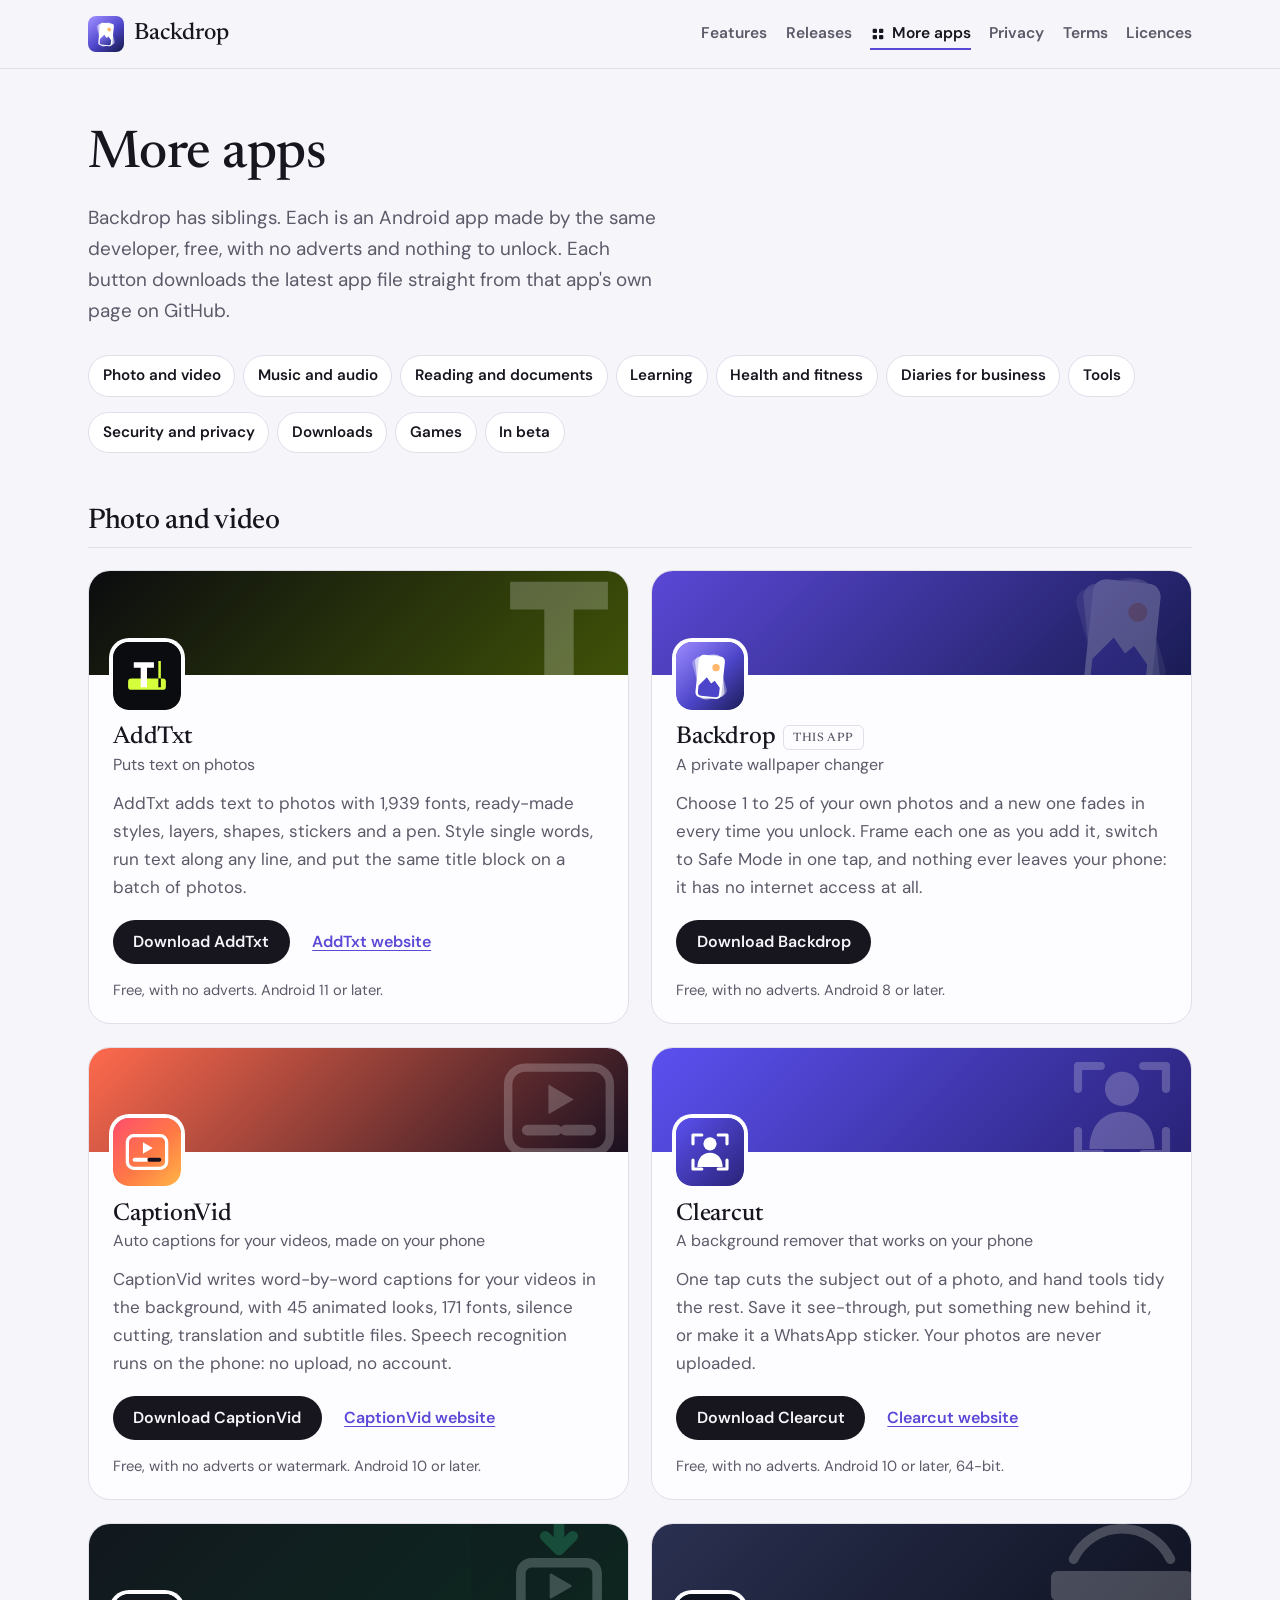
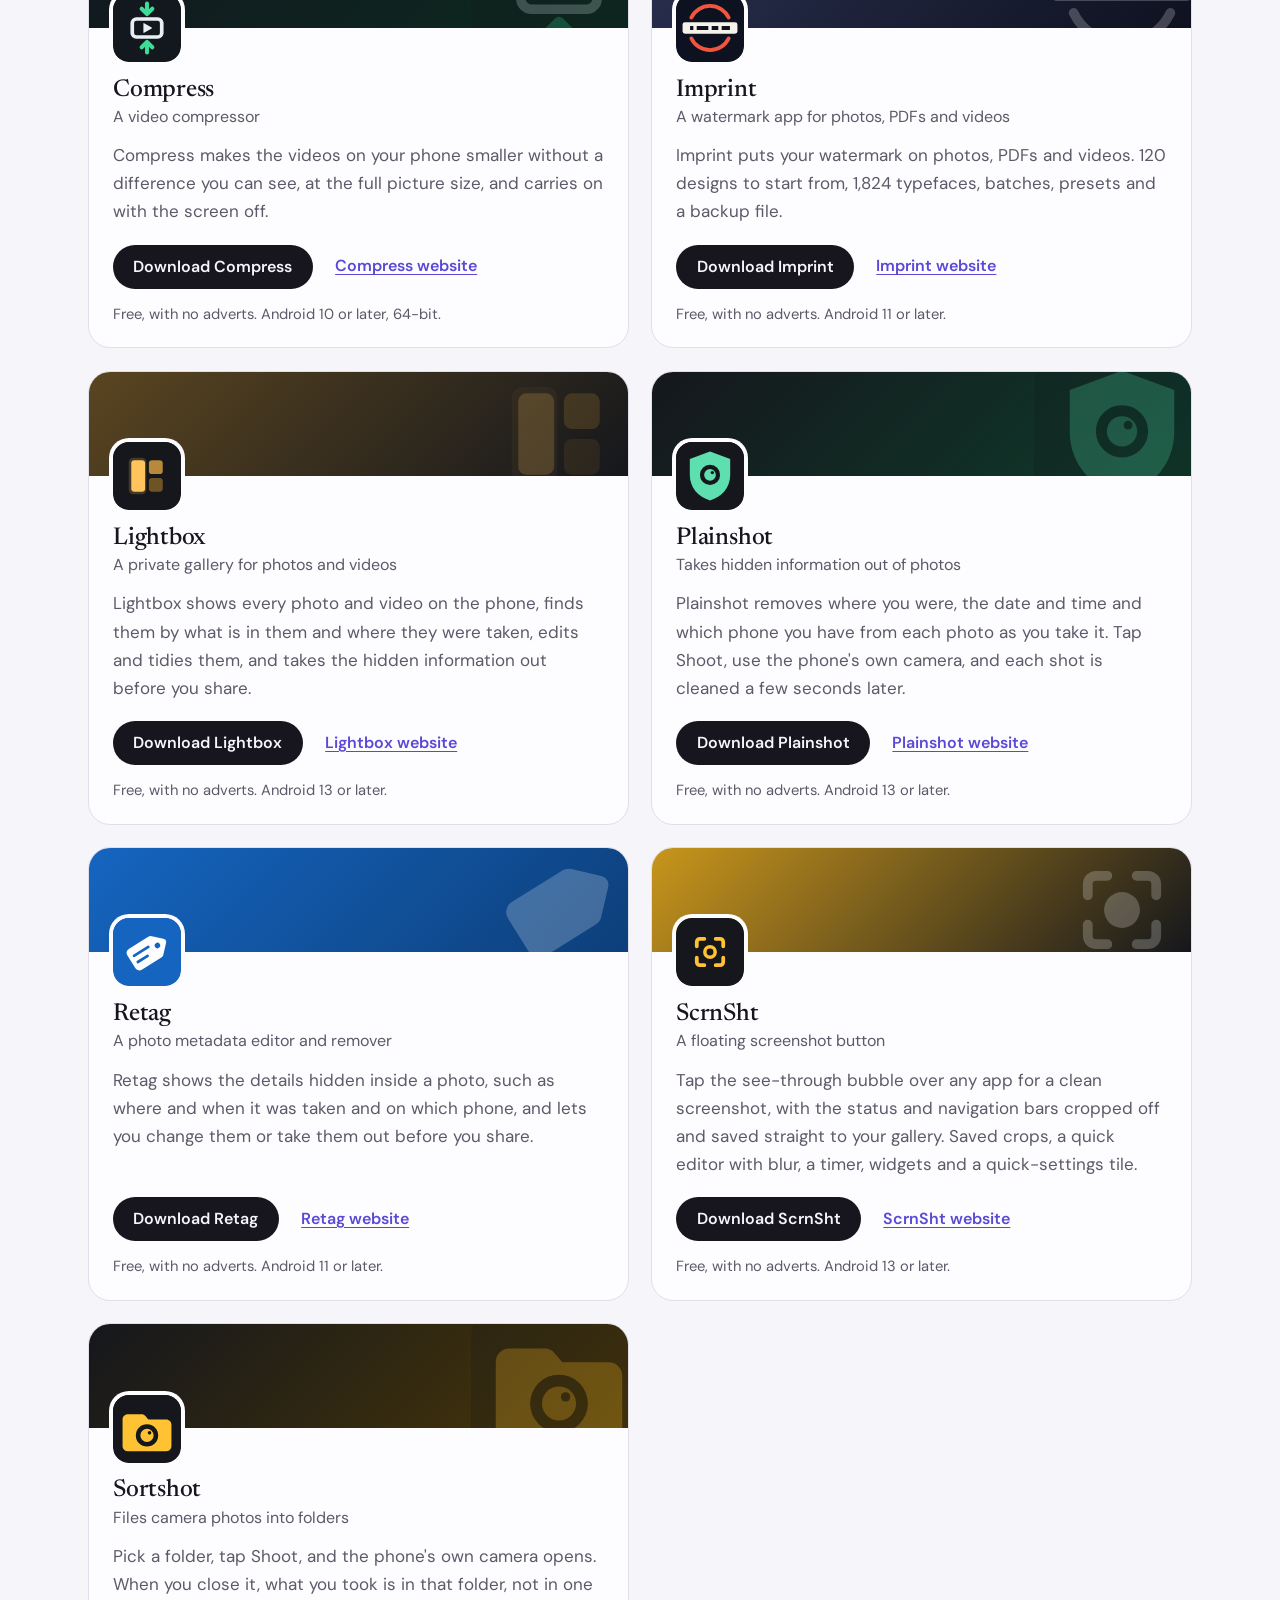
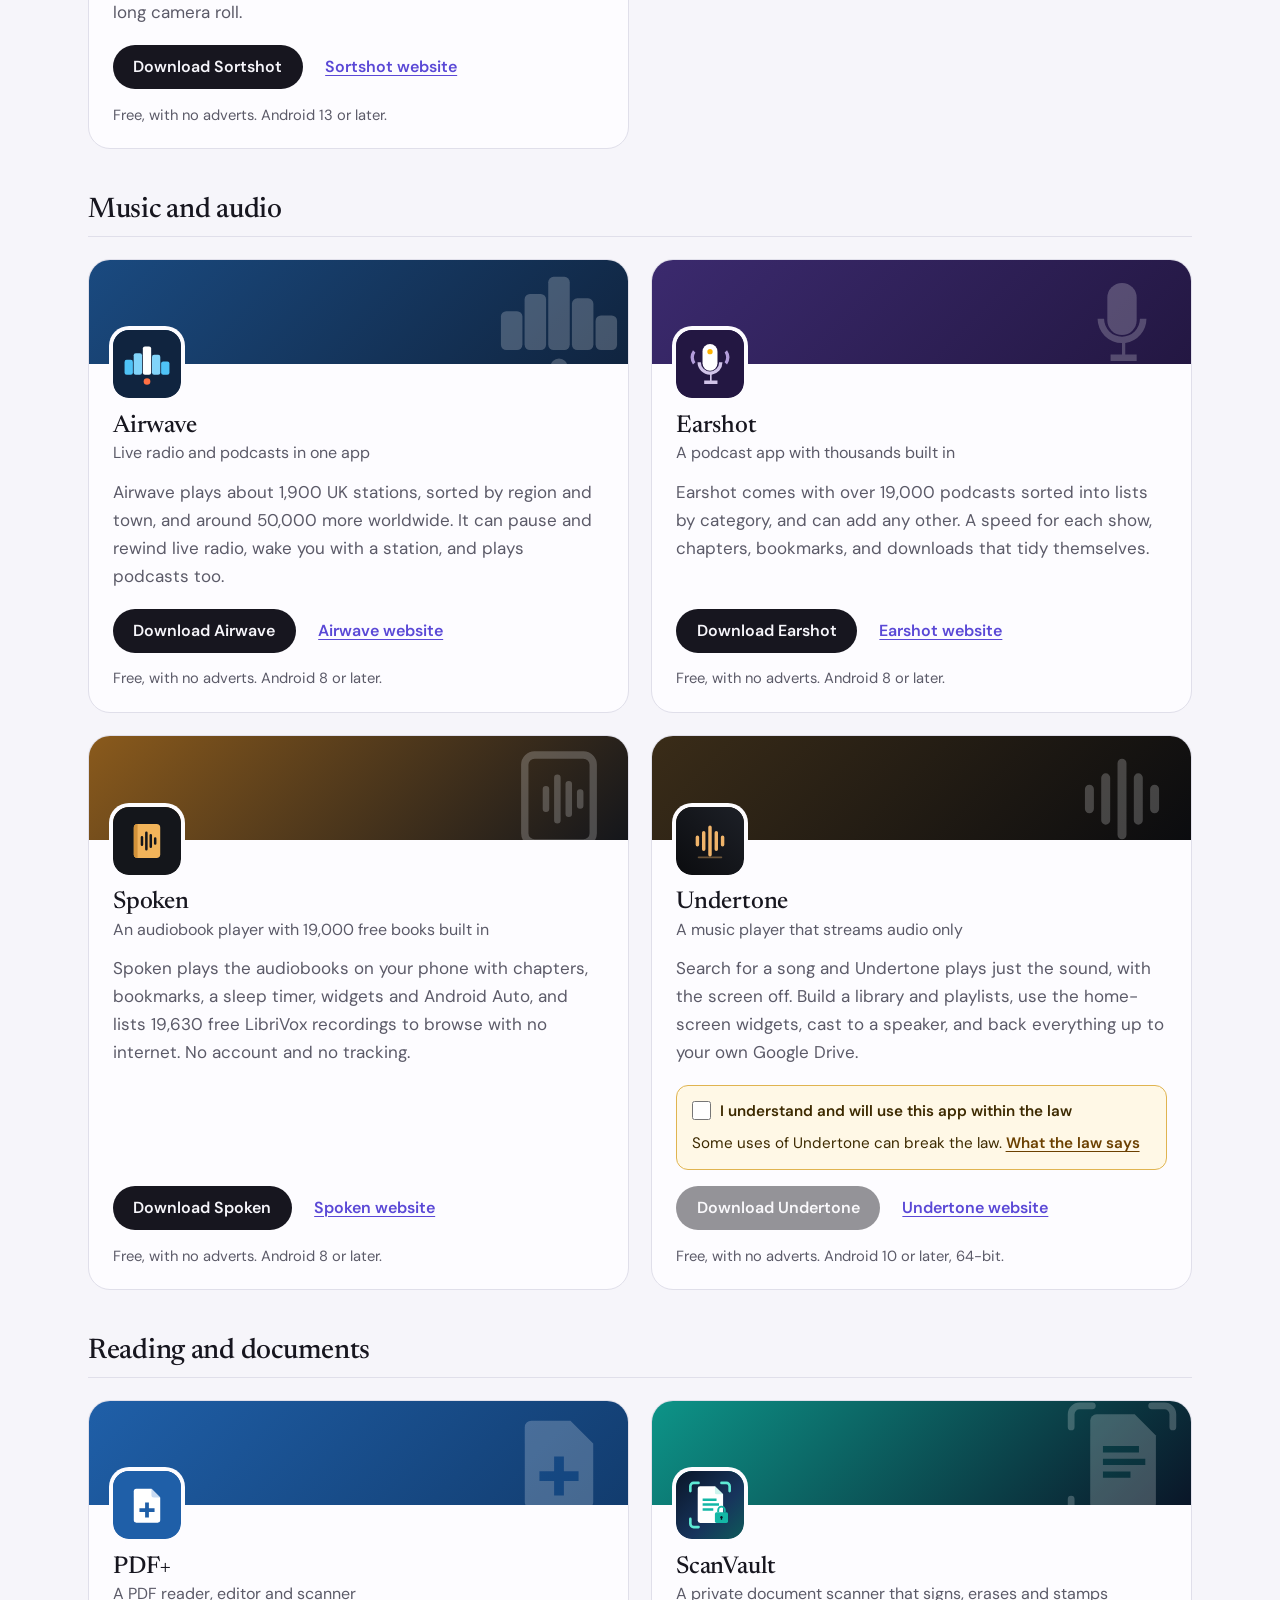
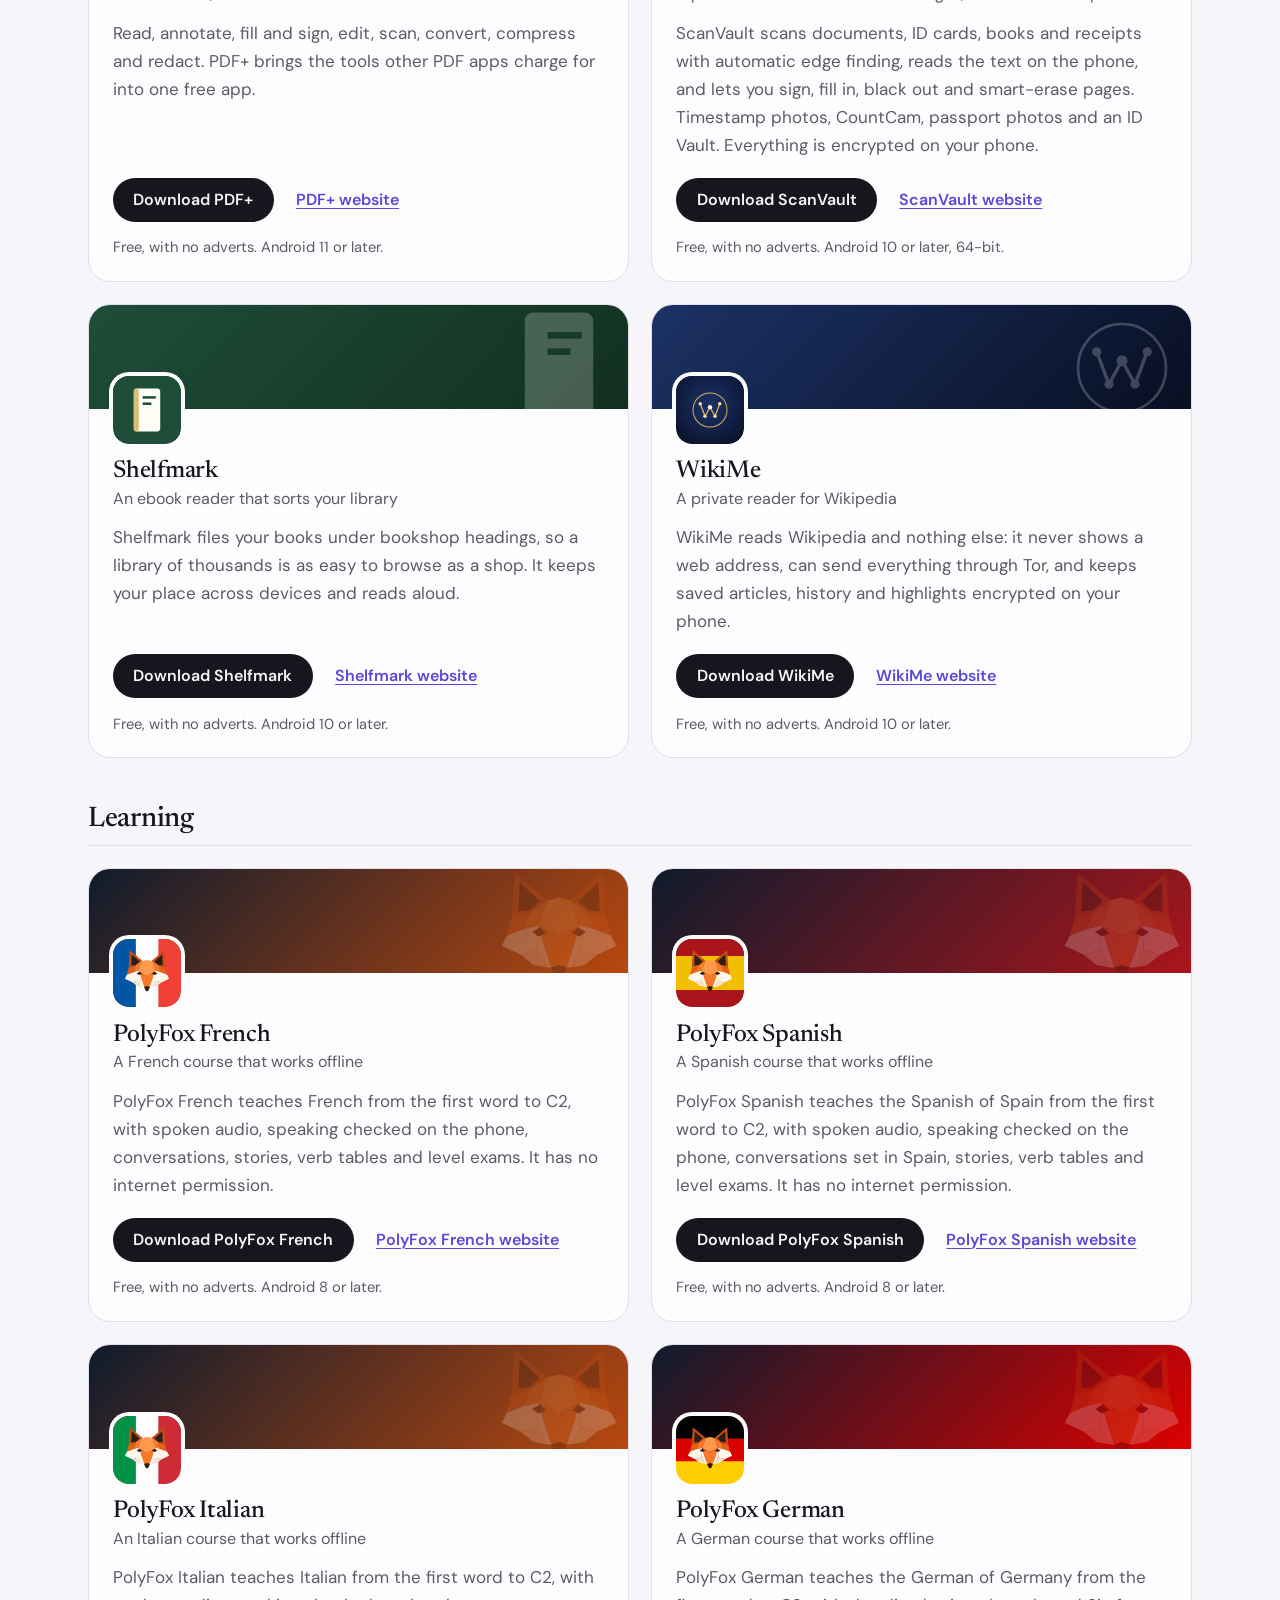
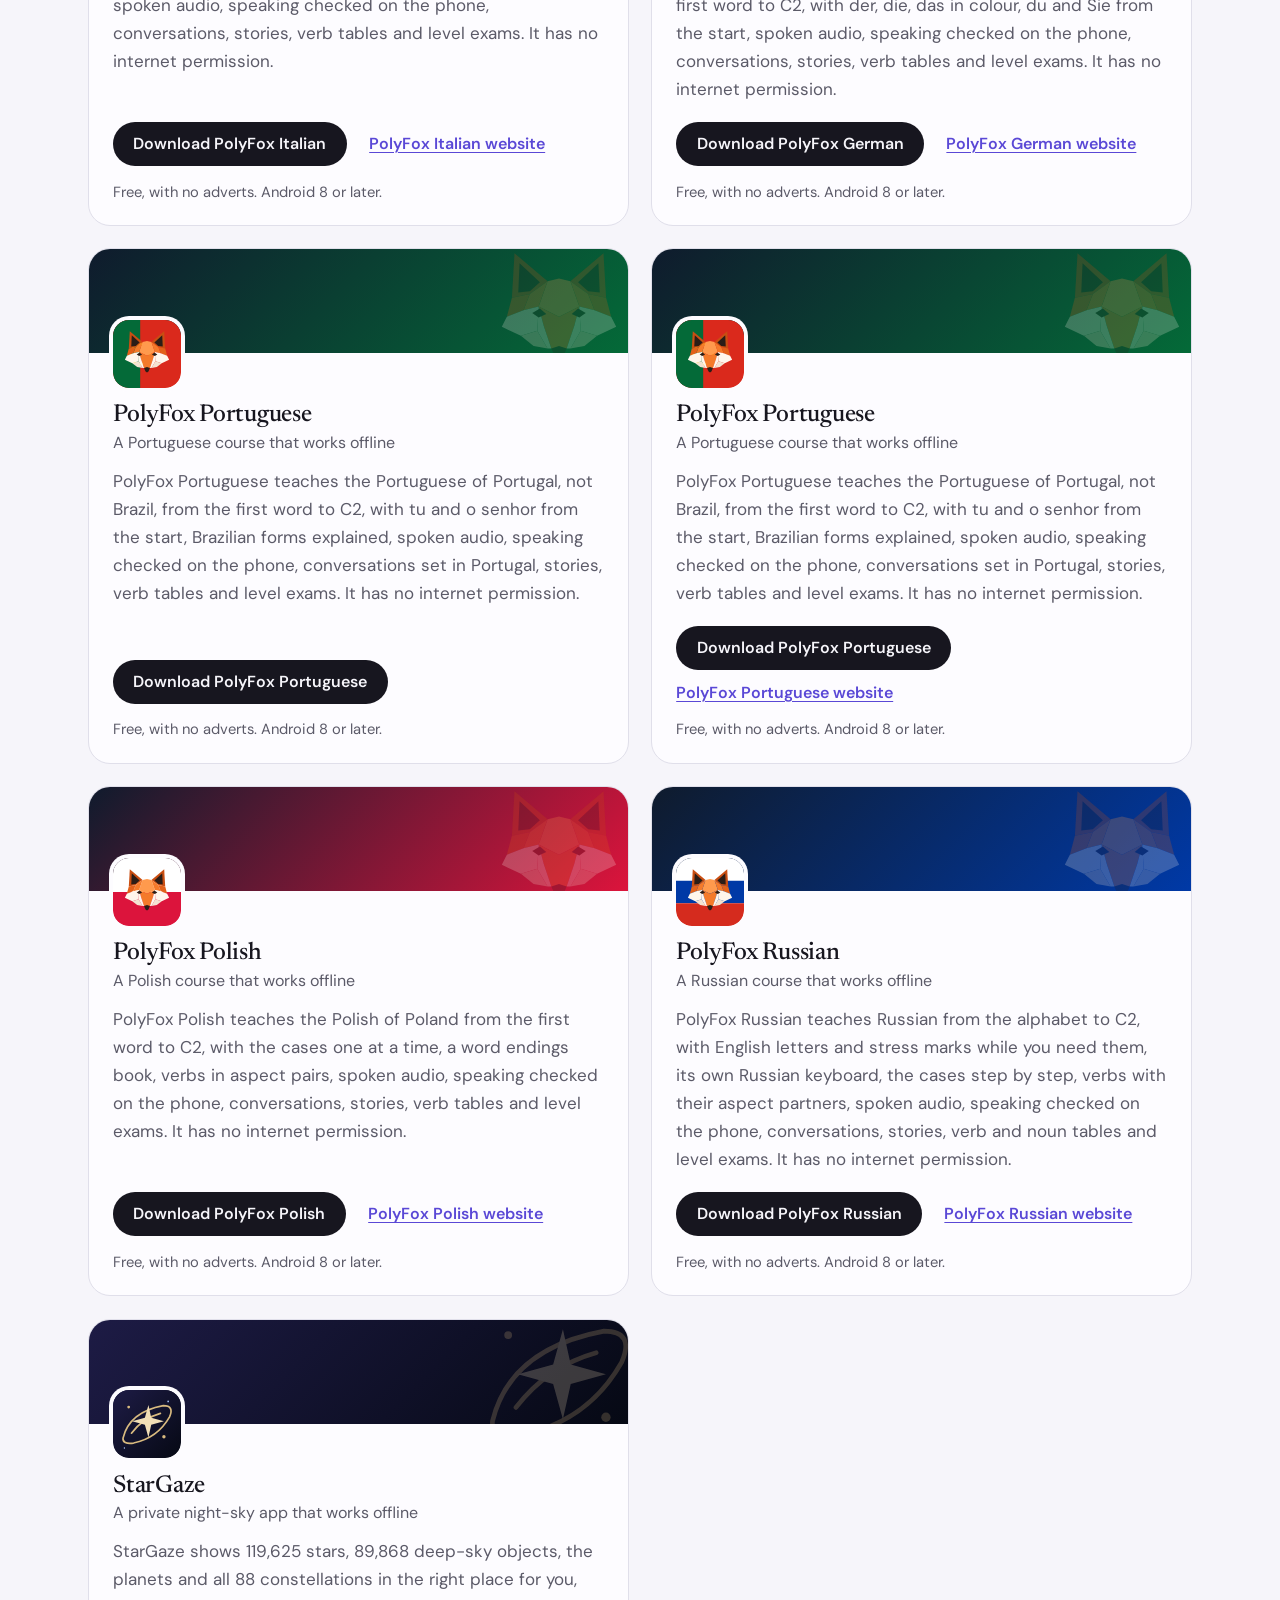
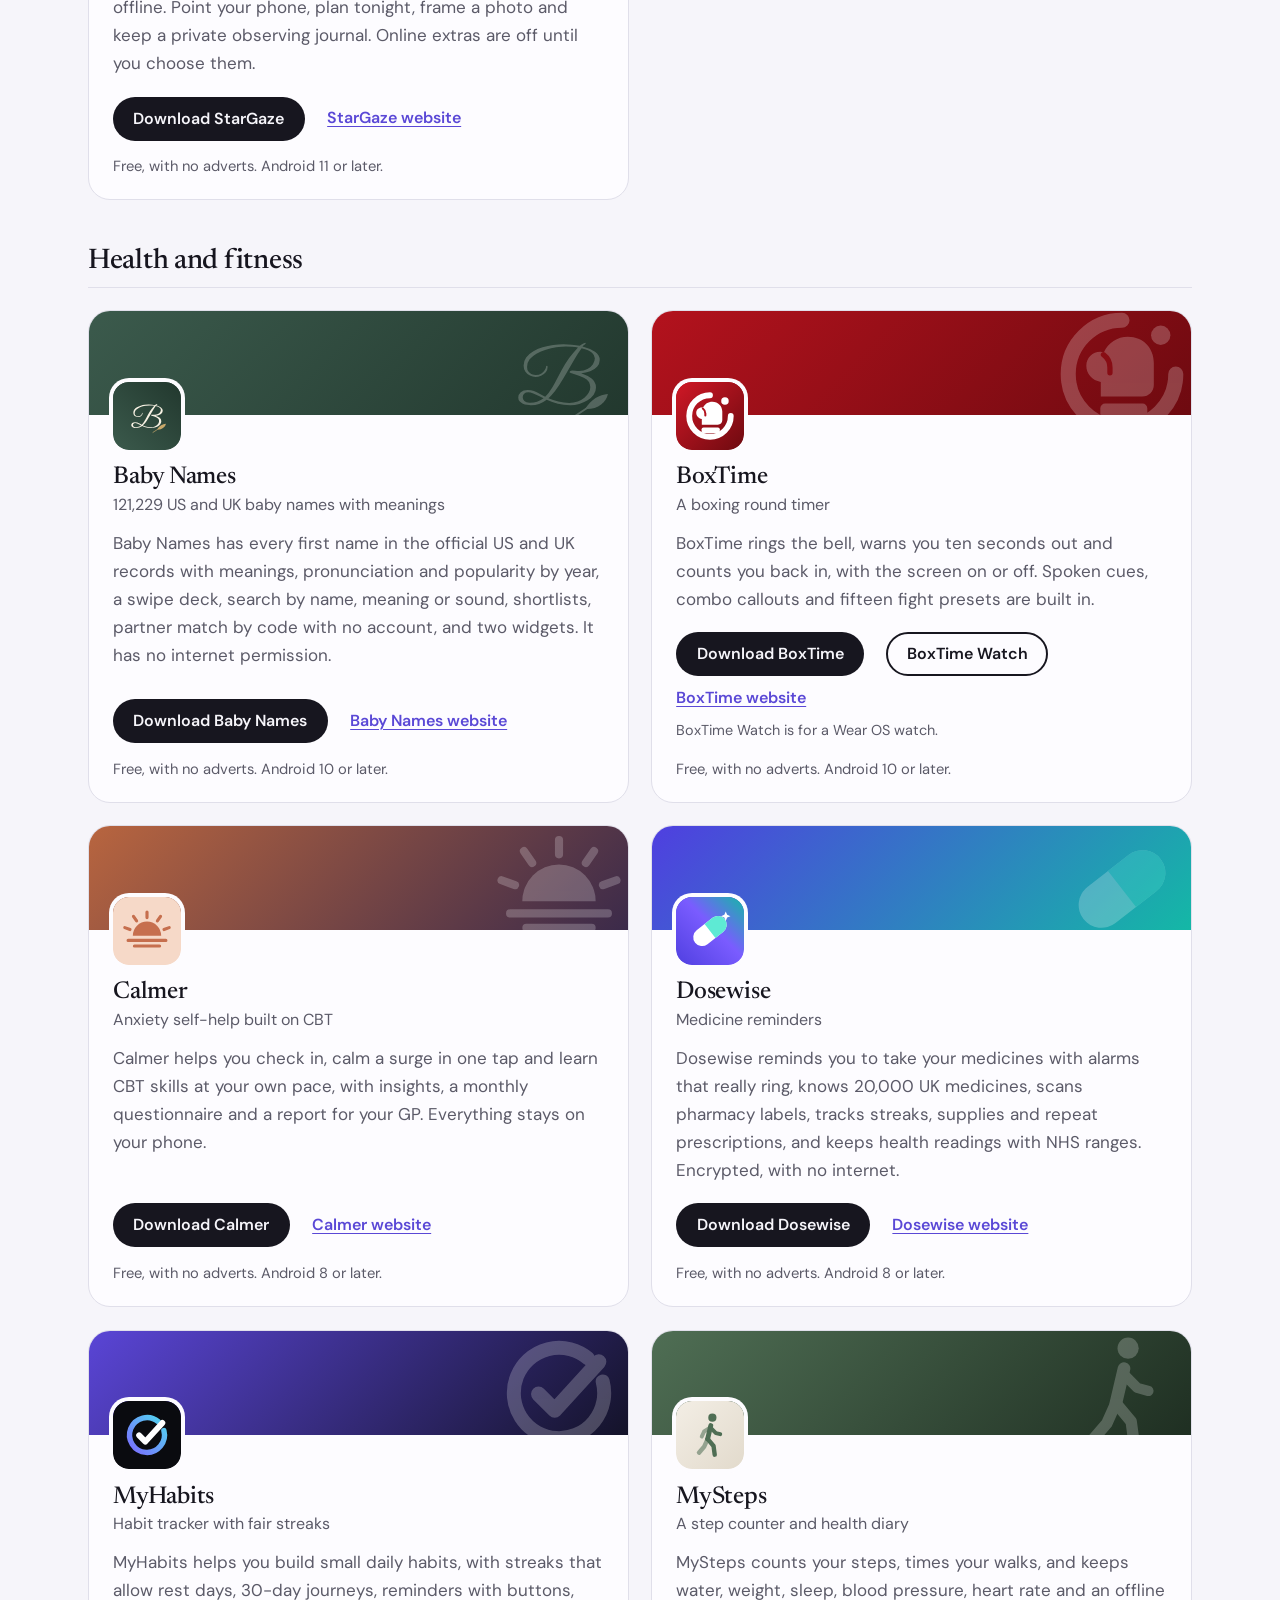
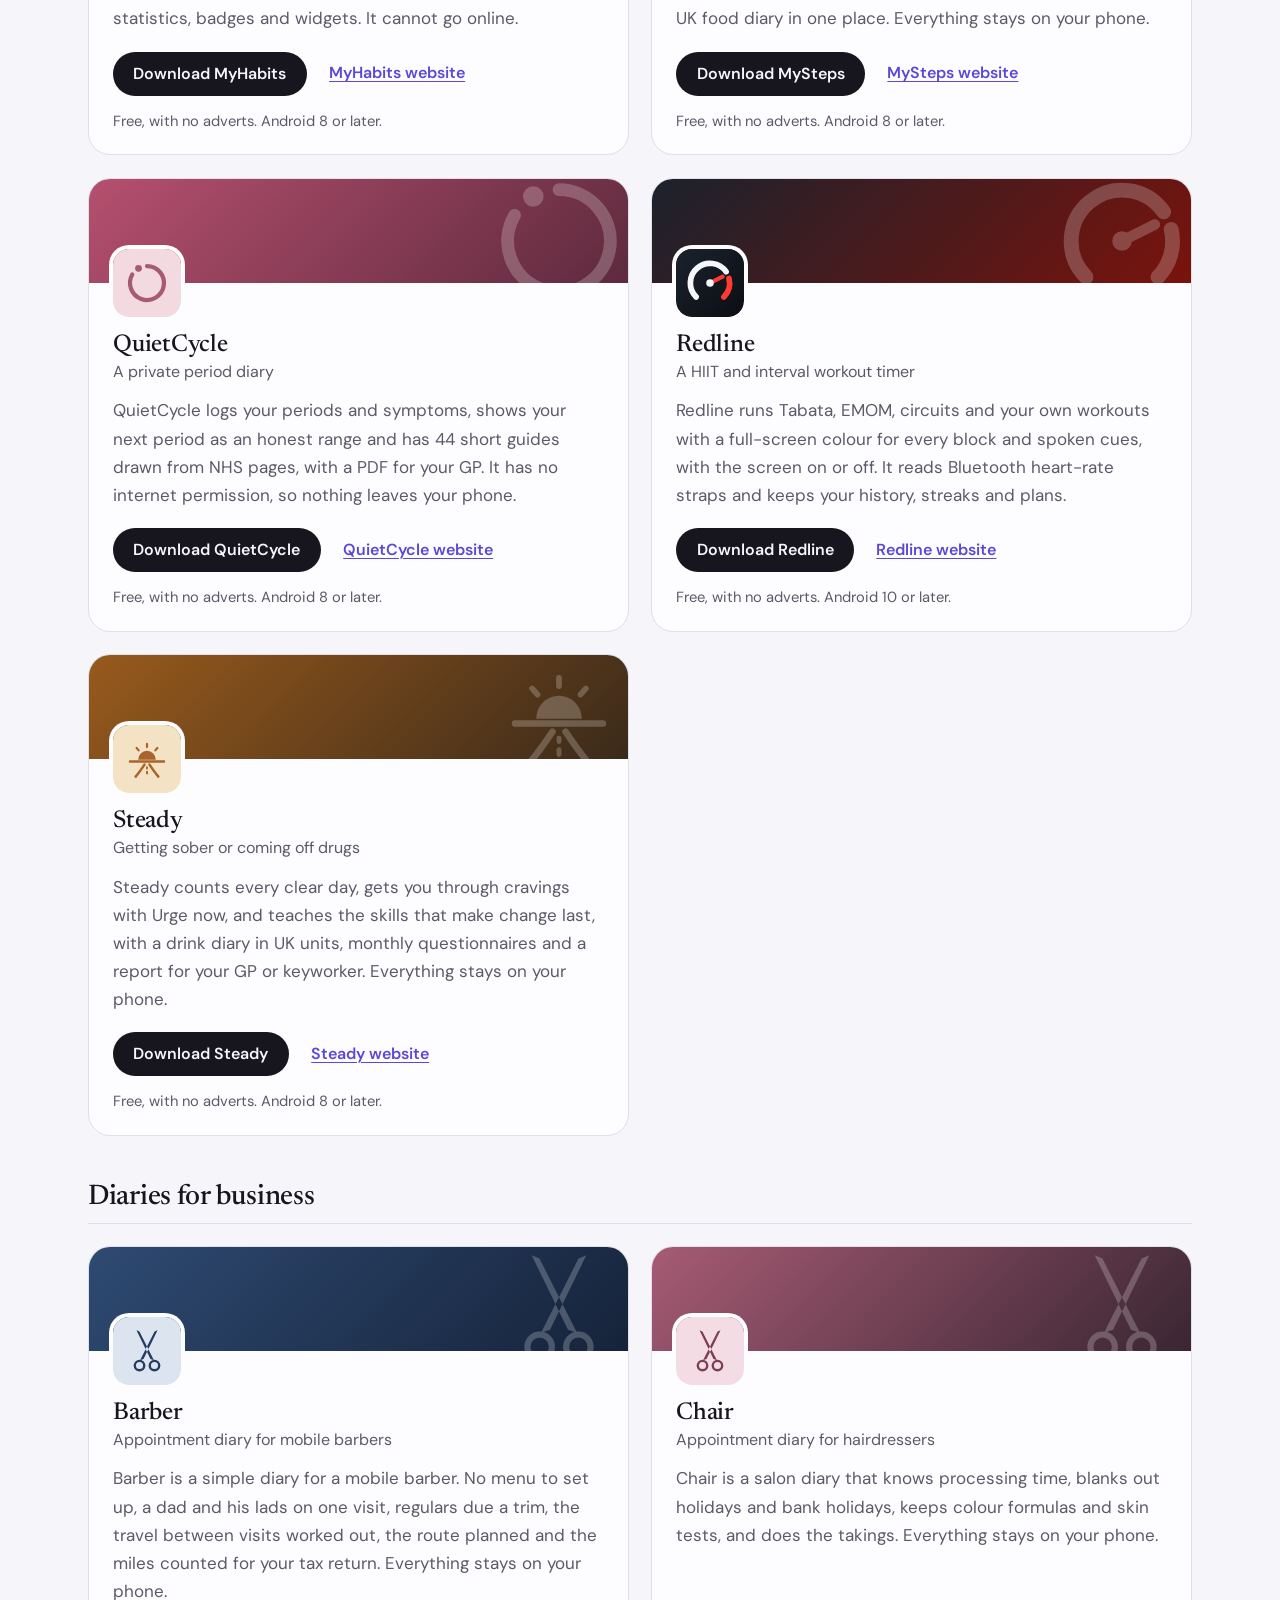
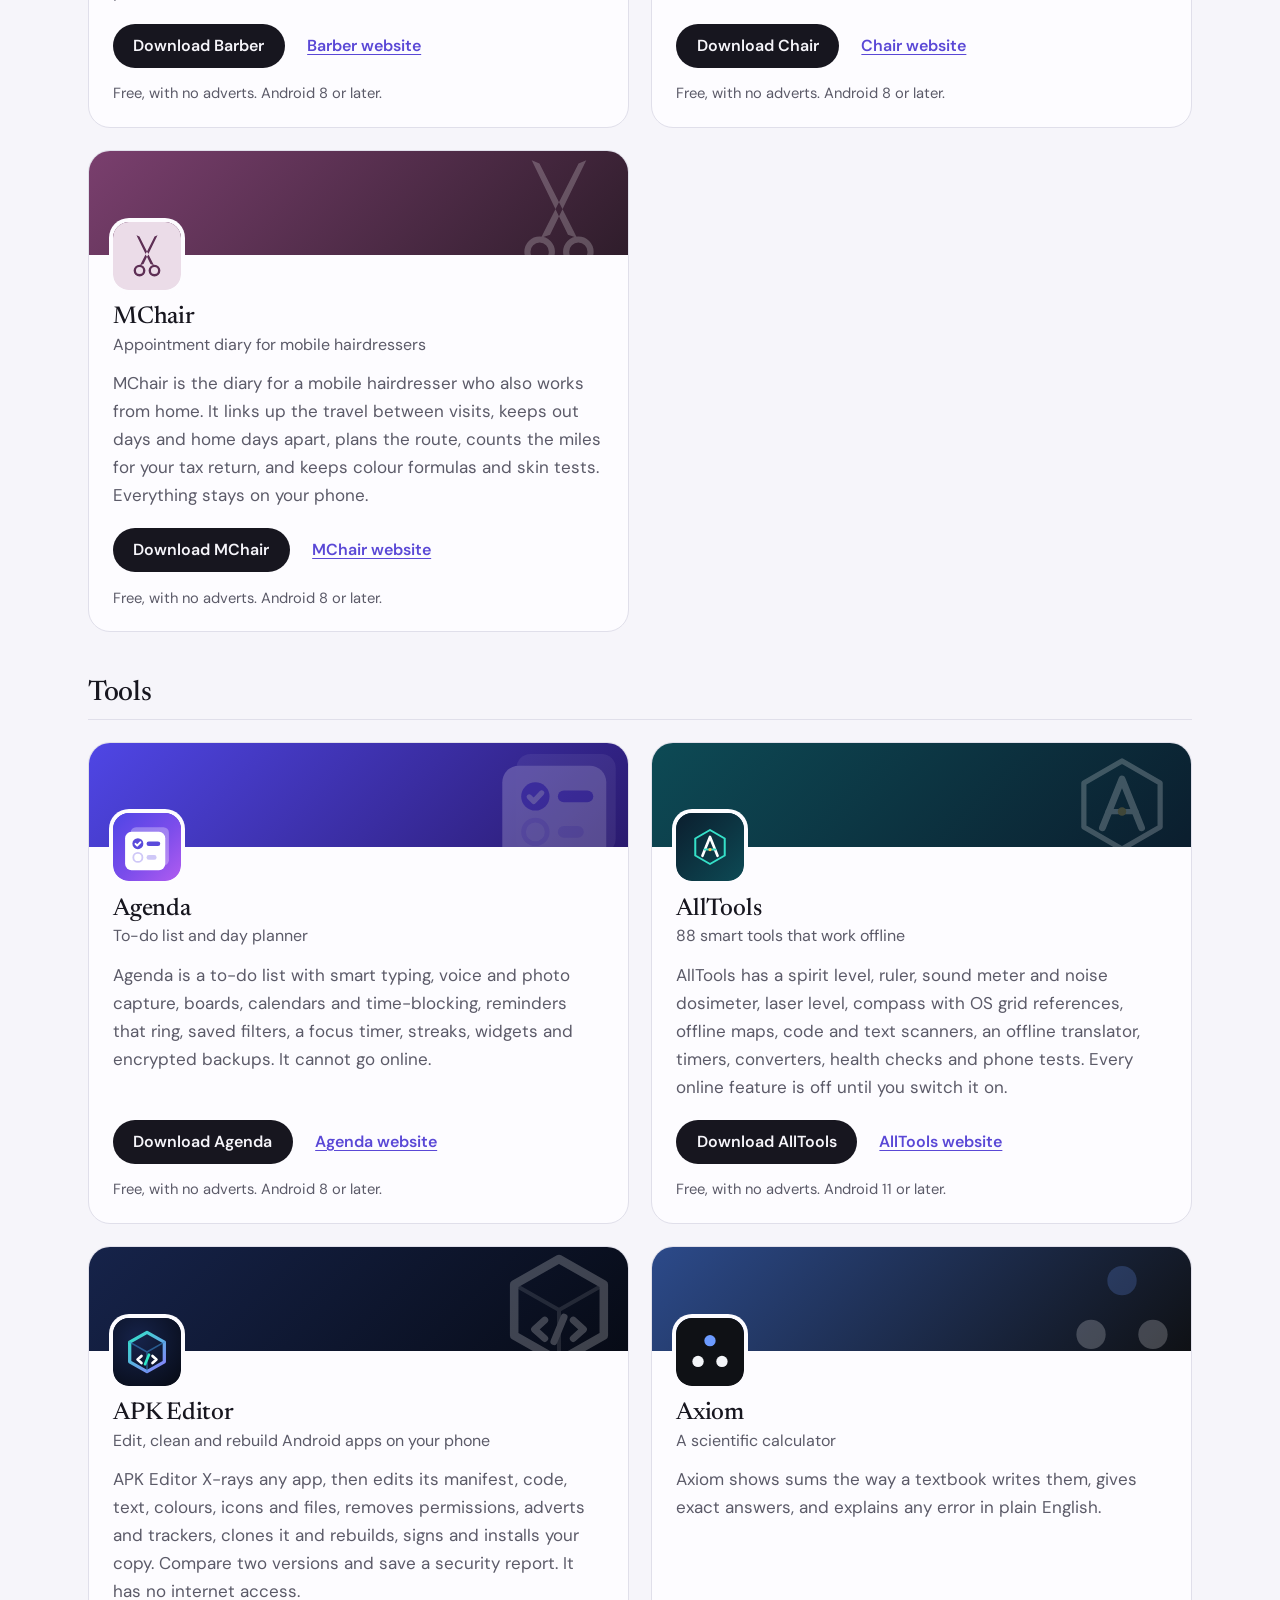
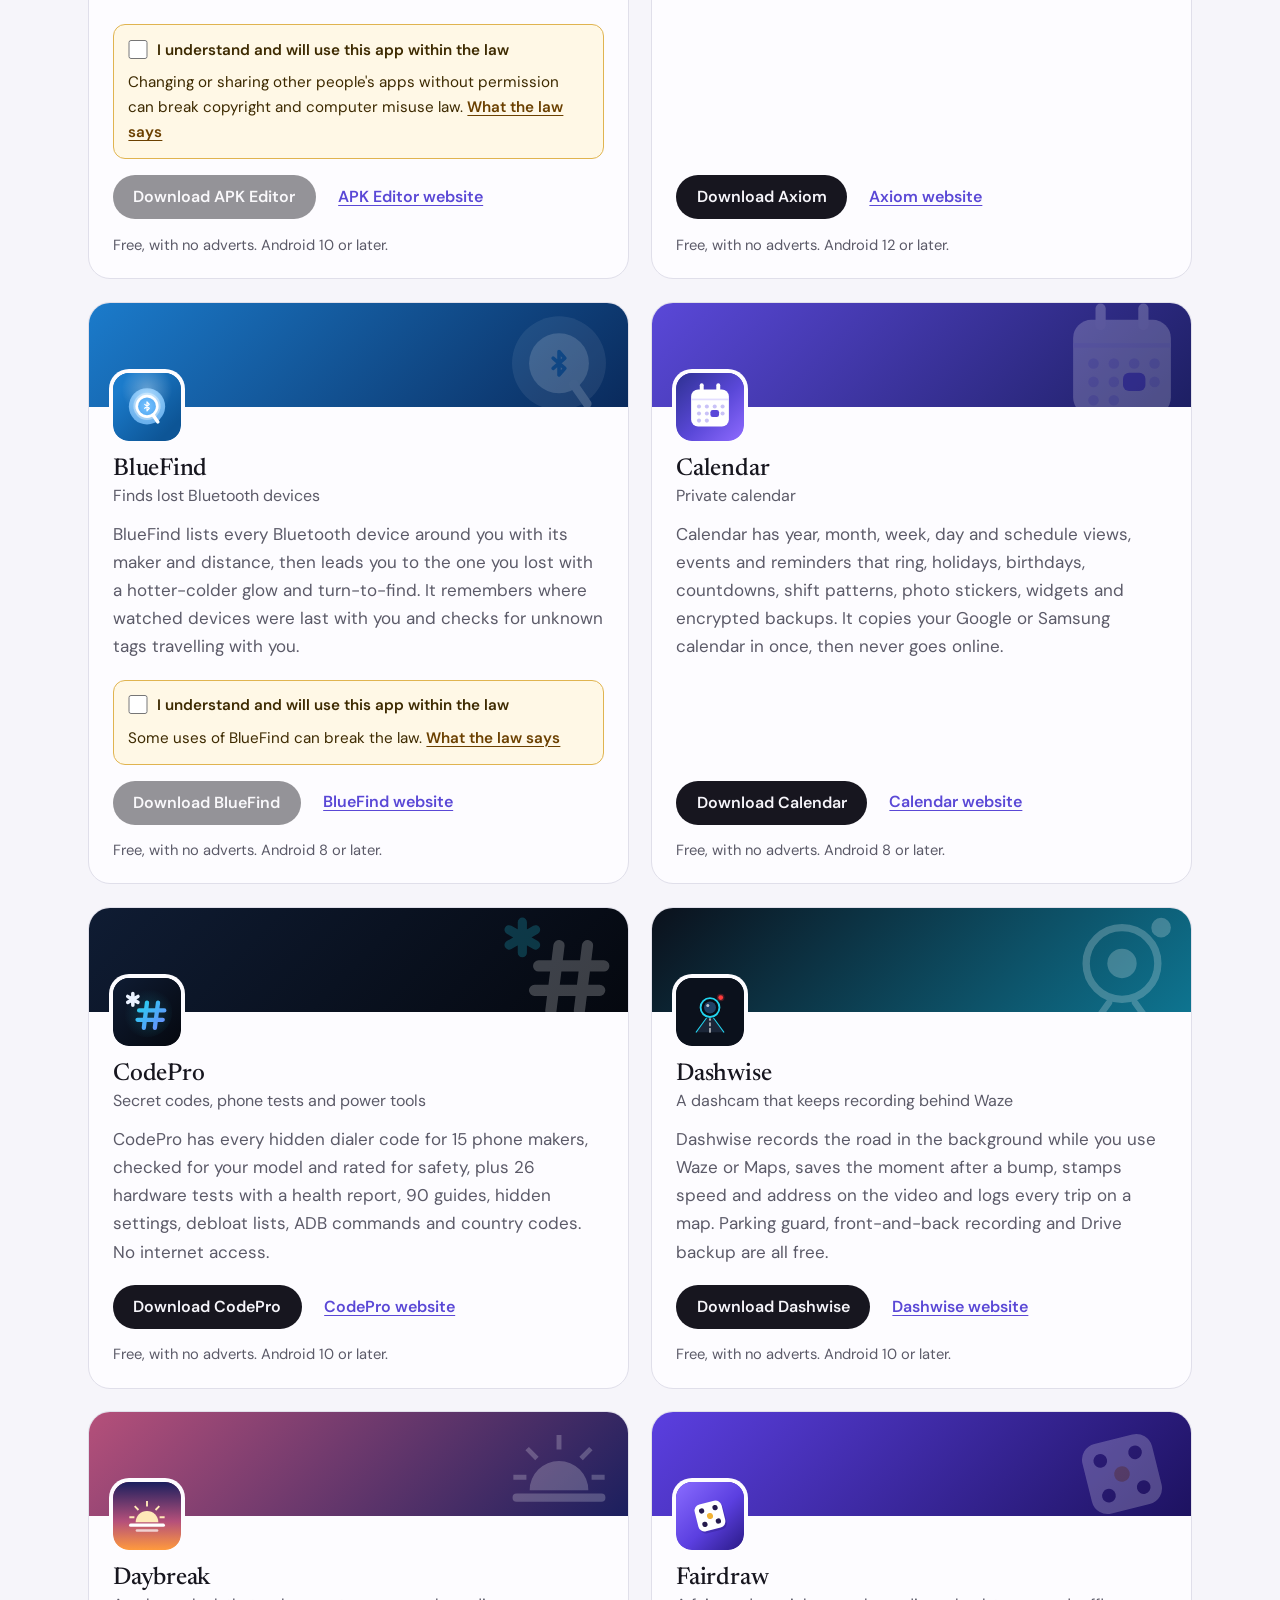
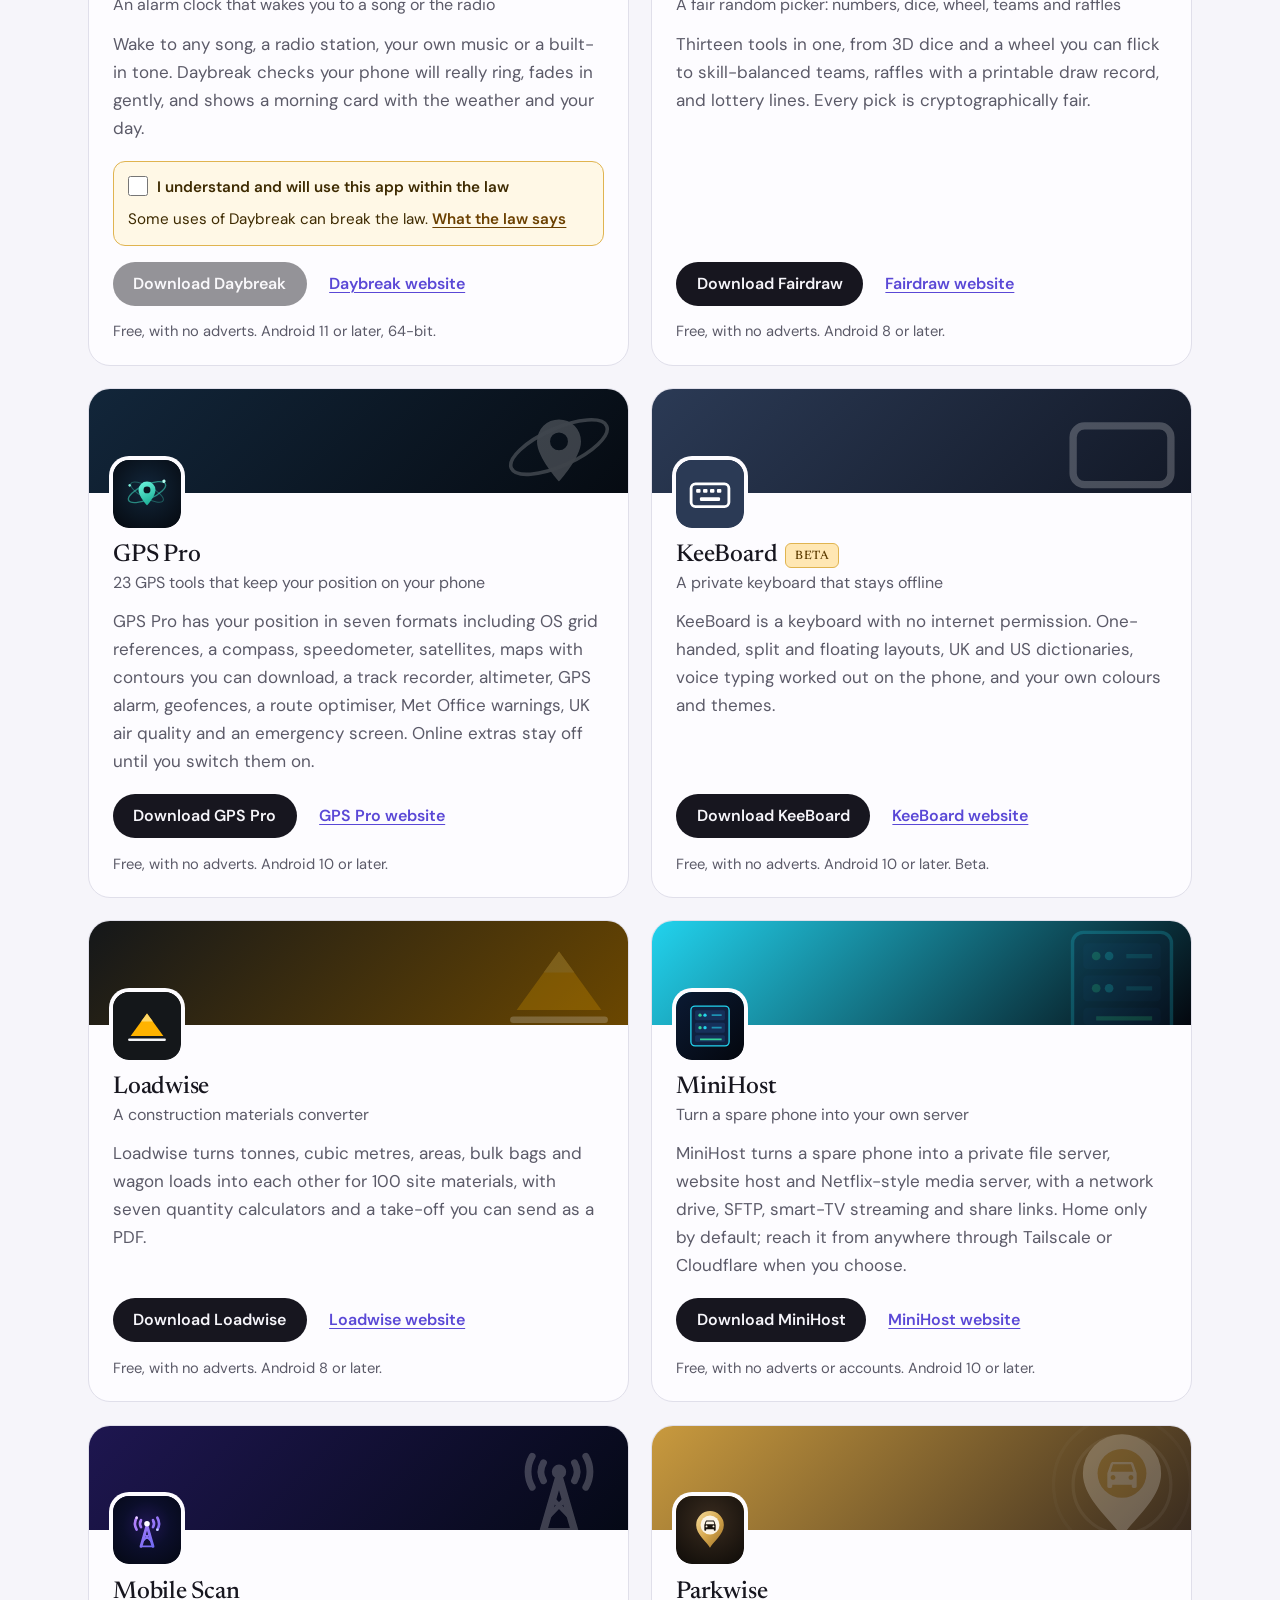
==== commit 856483c0: "More apps: add Baby Names" ====
--- a/more-apps.html
+++ b/more-apps.html
@@ -4,7 +4,7 @@
 <meta charset="utf-8">
 <meta name="viewport" content="width=device-width, initial-scale=1">
 <title>More apps from the maker of Backdrop</title>
-<meta name="description" content="All 96 free Android apps from the maker of Backdrop, in one list by category, each with its download and a link to its website.">
+<meta name="description" content="All 97 free Android apps from the maker of Backdrop, in one list by category, each with its download and a link to its website.">
 <meta name="author" content="Jonathan Jackson">
 <link rel="canonical" href="https://customgpter.github.io/backdrop/more-apps.html">
 <meta name="theme-color" content="#f6f5fa" media="(prefers-color-scheme: light)">
@@ -12,7 +12,7 @@
 <meta property="og:type" content="website">
 <meta property="og:site_name" content="Backdrop">
 <meta property="og:title" content="More apps from the maker of Backdrop">
-<meta property="og:description" content="All 96 free Android apps from the maker of Backdrop, in one list by category, each with its download and a link to its website.">
+<meta property="og:description" content="All 97 free Android apps from the maker of Backdrop, in one list by category, each with its download and a link to its website.">
 <meta property="og:url" content="https://customgpter.github.io/backdrop/more-apps.html">
 <meta property="og:image" content="https://customgpter.github.io/backdrop/assets/og.png">
 <meta property="og:image:width" content="1200">
@@ -70,7 +70,7 @@
 <li class="mapp" style="--b:#0f1b2d;--b2:#b8480f"><div class="mapp-cover" aria-hidden="true"><svg viewBox="0 0 108 108"><polygon fill="#C94E12" points="26.7,17.9 47.0,35.1 36.1,42.9 25.1,45.2"/><polygon fill="#C94E12" points="82.9,45.2 71.9,42.9 61.0,35.1 81.3,17.9"/><polygon fill="#2B1D17" points="29.8,24.1 42.3,35.8 36.1,41.3 29.0,42.1"/><polygon fill="#2B1D17" points="79.0,42.1 71.9,41.3 65.7,35.8 78.2,24.1"/><polygon fill="#FF9A4D" points="54.0,33.5 47.0,35.1 41.5,50.7 54.0,56.9"/><polygon fill="#FF9A4D" points="54.0,56.9 66.5,50.7 61.0,35.1 54.0,33.5"/><polygon fill="#F47A2A" points="47.0,35.1 36.1,42.9 32.2,53.0 41.5,50.7"/><polygon fill="#F47A2A" points="66.5,50.7 75.8,53.0 71.9,42.9 61.0,35.1"/><polygon fill="#E2611A" points="36.1,42.9 25.1,45.2 22.0,56.9 32.2,53.0"/><polygon fill="#E2611A" points="75.8,53.0 86.0,56.9 82.9,45.2 71.9,42.9"/><polygon fill="#FFF6EC" points="32.2,53.0 22.0,56.9 18.9,63.1 30.6,68.6 40.7,65.5 41.5,50.7"/><polygon fill="#FFF6EC" points="66.5,50.7 67.3,65.5 77.4,68.6 89.1,63.1 86.0,56.9 75.8,53.0"/><polygon fill="#F3E3D2" points="30.6,68.6 40.7,65.5 47.0,76.4 38.4,74.8"/><polygon fill="#F3E3D2" points="69.6,74.8 61.0,76.4 67.3,65.5 77.4,68.6"/><polygon fill="#F47A2A" points="41.5,50.7 54.0,56.9 54.0,78.0 49.3,76.4 44.6,62.4"/><polygon fill="#F47A2A" points="63.4,62.4 58.7,76.4 54.0,78.0 54.0,56.9 66.5,50.7"/><polygon fill="#FFF6EC" points="41.5,50.7 44.6,62.4 49.3,76.4 47.0,76.4 40.7,65.5"/><polygon fill="#FFF6EC" points="67.3,65.5 61.0,76.4 58.7,76.4 63.4,62.4 66.5,50.7"/><polygon fill="#2B1D17" points="49.3,76.4 54.0,74.8 58.7,76.4 56.3,81.9 54.0,83.4 51.7,81.9"/><polygon fill="#2B1D17" points="37.6,54.6 42.3,51.8 46.2,55.3 41.5,57.3"/><polygon fill="#2B1D17" points="66.5,57.3 61.8,55.3 65.7,51.8 70.4,54.6"/></svg></div><div class="mapp-body"><svg class="mapp-icon" viewBox="0 0 108 108" aria-hidden="true"><rect width="108" height="108" rx="24" fill="#CE2B37"/><path fill="#FFFFFF" d="M36 0H72V108H36Z"/><path fill="#009246" d="M24 0H36V108H24A24 24 0 0 1 0 84V24A24 24 0 0 1 24 0Z"/><polygon fill="#C94E12" points="26.7,17.9 47.0,35.1 36.1,42.9 25.1,45.2"/><polygon fill="#C94E12" points="82.9,45.2 71.9,42.9 61.0,35.1 81.3,17.9"/><polygon fill="#2B1D17" points="29.8,24.1 42.3,35.8 36.1,41.3 29.0,42.1"/><polygon fill="#2B1D17" points="79.0,42.1 71.9,41.3 65.7,35.8 78.2,24.1"/><polygon fill="#FF9A4D" points="54.0,33.5 47.0,35.1 41.5,50.7 54.0,56.9"/><polygon fill="#FF9A4D" points="54.0,56.9 66.5,50.7 61.0,35.1 54.0,33.5"/><polygon fill="#F47A2A" points="47.0,35.1 36.1,42.9 32.2,53.0 41.5,50.7"/><polygon fill="#F47A2A" points="66.5,50.7 75.8,53.0 71.9,42.9 61.0,35.1"/><polygon fill="#E2611A" points="36.1,42.9 25.1,45.2 22.0,56.9 32.2,53.0"/><polygon fill="#E2611A" points="75.8,53.0 86.0,56.9 82.9,45.2 71.9,42.9"/><polygon fill="#FFF6EC" points="32.2,53.0 22.0,56.9 18.9,63.1 30.6,68.6 40.7,65.5 41.5,50.7"/><polygon fill="#FFF6EC" points="66.5,50.7 67.3,65.5 77.4,68.6 89.1,63.1 86.0,56.9 75.8,53.0"/><polygon fill="#F3E3D2" points="30.6,68.6 40.7,65.5 47.0,76.4 38.4,74.8"/><polygon fill="#F3E3D2" points="69.6,74.8 61.0,76.4 67.3,65.5 77.4,68.6"/><polygon fill="#F47A2A" points="41.5,50.7 54.0,56.9 54.0,78.0 49.3,76.4 44.6,62.4"/><polygon fill="#F47A2A" points="63.4,62.4 58.7,76.4 54.0,78.0 54.0,56.9 66.5,50.7"/><polygon fill="#FFF6EC" points="41.5,50.7 44.6,62.4 49.3,76.4 47.0,76.4 40.7,65.5"/><polygon fill="#FFF6EC" points="67.3,65.5 61.0,76.4 58.7,76.4 63.4,62.4 66.5,50.7"/><polygon fill="#2B1D17" points="49.3,76.4 54.0,74.8 58.7,76.4 56.3,81.9 54.0,83.4 51.7,81.9"/><polygon fill="#2B1D17" points="37.6,54.6 42.3,51.8 46.2,55.3 41.5,57.3"/><polygon fill="#2B1D17" points="66.5,57.3 61.8,55.3 65.7,51.8 70.4,54.6"/></svg><h3>PolyFox Italian</h3><p class="mapp-kind">An Italian course that works offline</p><p class="mapp-say">PolyFox Italian teaches Italian from the first word to C2, with spoken audio, speaking checked on the phone, conversations, stories, verb tables and level exams. It has no internet permission.</p><p class="mapp-go"><a class="button" href="https://github.com/CustomGPTer/polyfox-italian/releases/latest/download/PolyFox-Italian.apk">Download PolyFox Italian</a><a class="mapp-site" href="https://customgpter.github.io/polyfox-italian/">PolyFox Italian website</a></p><p class="mapp-needs">Free, with no adverts. Android 8 or later.</p></div></li>
 <li class="mapp" style="--b:#0f1b2d;--b2:#dd0000"><div class="mapp-cover" aria-hidden="true"><svg viewBox="0 0 108 108"><polygon fill="#C94E12" points="26.7,17.9 47.0,35.1 36.1,42.9 25.1,45.2"/><polygon fill="#C94E12" points="82.9,45.2 71.9,42.9 61.0,35.1 81.3,17.9"/><polygon fill="#2B1D17" points="29.8,24.1 42.3,35.8 36.1,41.3 29.0,42.1"/><polygon fill="#2B1D17" points="79.0,42.1 71.9,41.3 65.7,35.8 78.2,24.1"/><polygon fill="#FF9A4D" points="54.0,33.5 47.0,35.1 41.5,50.7 54.0,56.9"/><polygon fill="#FF9A4D" points="54.0,56.9 66.5,50.7 61.0,35.1 54.0,33.5"/><polygon fill="#F47A2A" points="47.0,35.1 36.1,42.9 32.2,53.0 41.5,50.7"/><polygon fill="#F47A2A" points="66.5,50.7 75.8,53.0 71.9,42.9 61.0,35.1"/><polygon fill="#E2611A" points="36.1,42.9 25.1,45.2 22.0,56.9 32.2,53.0"/><polygon fill="#E2611A" points="75.8,53.0 86.0,56.9 82.9,45.2 71.9,42.9"/><polygon fill="#FFF6EC" points="32.2,53.0 22.0,56.9 18.9,63.1 30.6,68.6 40.7,65.5 41.5,50.7"/><polygon fill="#FFF6EC" points="66.5,50.7 67.3,65.5 77.4,68.6 89.1,63.1 86.0,56.9 75.8,53.0"/><polygon fill="#F3E3D2" points="30.6,68.6 40.7,65.5 47.0,76.4 38.4,74.8"/><polygon fill="#F3E3D2" points="69.6,74.8 61.0,76.4 67.3,65.5 77.4,68.6"/><polygon fill="#F47A2A" points="41.5,50.7 54.0,56.9 54.0,78.0 49.3,76.4 44.6,62.4"/><polygon fill="#F47A2A" points="63.4,62.4 58.7,76.4 54.0,78.0 54.0,56.9 66.5,50.7"/><polygon fill="#FFF6EC" points="41.5,50.7 44.6,62.4 49.3,76.4 47.0,76.4 40.7,65.5"/><polygon fill="#FFF6EC" points="67.3,65.5 61.0,76.4 58.7,76.4 63.4,62.4 66.5,50.7"/><polygon fill="#2B1D17" points="49.3,76.4 54.0,74.8 58.7,76.4 56.3,81.9 54.0,83.4 51.7,81.9"/><polygon fill="#2B1D17" points="37.6,54.6 42.3,51.8 46.2,55.3 41.5,57.3"/><polygon fill="#2B1D17" points="66.5,57.3 61.8,55.3 65.7,51.8 70.4,54.6"/></svg></div><div class="mapp-body"><svg class="mapp-icon" viewBox="0 0 108 108" aria-hidden="true"><rect width="108" height="108" rx="24" fill="#FFCE00"/><path fill="#DD0000" d="M0 36H108V72H0Z"/><path fill="#000000" d="M24 0H84A24 24 0 0 1 108 24V36H0V24A24 24 0 0 1 24 0Z"/><polygon fill="#C94E12" points="26.7,17.9 47.0,35.1 36.1,42.9 25.1,45.2"/><polygon fill="#C94E12" points="82.9,45.2 71.9,42.9 61.0,35.1 81.3,17.9"/><polygon fill="#2B1D17" points="29.8,24.1 42.3,35.8 36.1,41.3 29.0,42.1"/><polygon fill="#2B1D17" points="79.0,42.1 71.9,41.3 65.7,35.8 78.2,24.1"/><polygon fill="#FF9A4D" points="54.0,33.5 47.0,35.1 41.5,50.7 54.0,56.9"/><polygon fill="#FF9A4D" points="54.0,56.9 66.5,50.7 61.0,35.1 54.0,33.5"/><polygon fill="#F47A2A" points="47.0,35.1 36.1,42.9 32.2,53.0 41.5,50.7"/><polygon fill="#F47A2A" points="66.5,50.7 75.8,53.0 71.9,42.9 61.0,35.1"/><polygon fill="#E2611A" points="36.1,42.9 25.1,45.2 22.0,56.9 32.2,53.0"/><polygon fill="#E2611A" points="75.8,53.0 86.0,56.9 82.9,45.2 71.9,42.9"/><polygon fill="#FFF6EC" points="32.2,53.0 22.0,56.9 18.9,63.1 30.6,68.6 40.7,65.5 41.5,50.7"/><polygon fill="#FFF6EC" points="66.5,50.7 67.3,65.5 77.4,68.6 89.1,63.1 86.0,56.9 75.8,53.0"/><polygon fill="#F3E3D2" points="30.6,68.6 40.7,65.5 47.0,76.4 38.4,74.8"/><polygon fill="#F3E3D2" points="69.6,74.8 61.0,76.4 67.3,65.5 77.4,68.6"/><polygon fill="#F47A2A" points="41.5,50.7 54.0,56.9 54.0,78.0 49.3,76.4 44.6,62.4"/><polygon fill="#F47A2A" points="63.4,62.4 58.7,76.4 54.0,78.0 54.0,56.9 66.5,50.7"/><polygon fill="#FFF6EC" points="41.5,50.7 44.6,62.4 49.3,76.4 47.0,76.4 40.7,65.5"/><polygon fill="#FFF6EC" points="67.3,65.5 61.0,76.4 58.7,76.4 63.4,62.4 66.5,50.7"/><polygon fill="#2B1D17" points="49.3,76.4 54.0,74.8 58.7,76.4 56.3,81.9 54.0,83.4 51.7,81.9"/><polygon fill="#2B1D17" points="37.6,54.6 42.3,51.8 46.2,55.3 41.5,57.3"/><polygon fill="#2B1D17" points="66.5,57.3 61.8,55.3 65.7,51.8 70.4,54.6"/></svg><h3>PolyFox German</h3><p class="mapp-kind">A German course that works offline</p><p class="mapp-say">PolyFox German teaches the German of Germany from the first word to C2, with der, die, das in colour, du and Sie from the start, spoken audio, speaking checked on the phone, conversations, stories, verb tables and level exams. It has no internet permission.</p><p class="mapp-go"><a class="button" href="https://github.com/CustomGPTer/polyfox-german/releases/latest/download/PolyFoxGerman.apk">Download PolyFox German</a><a class="mapp-site" href="https://customgpter.github.io/polyfox-german/">PolyFox German website</a></p><p class="mapp-needs">Free, with no adverts. Android 8 or later.</p></div></li><li class="mapp" style="--b:#0f1b2d;--b2:#046a38"><div class="mapp-cover" aria-hidden="true"><svg viewBox="0 0 108 108"><polygon fill="#C94E12" points="26.7,17.9 47.0,35.1 36.1,42.9 25.1,45.2"/><polygon fill="#C94E12" points="82.9,45.2 71.9,42.9 61.0,35.1 81.3,17.9"/><polygon fill="#2B1D17" points="29.8,24.1 42.3,35.8 36.1,41.3 29.0,42.1"/><polygon fill="#2B1D17" points="79.0,42.1 71.9,41.3 65.7,35.8 78.2,24.1"/><polygon fill="#FF9A4D" points="54.0,33.5 47.0,35.1 41.5,50.7 54.0,56.9"/><polygon fill="#FF9A4D" points="54.0,56.9 66.5,50.7 61.0,35.1 54.0,33.5"/><polygon fill="#F47A2A" points="47.0,35.1 36.1,42.9 32.2,53.0 41.5,50.7"/><polygon fill="#F47A2A" points="66.5,50.7 75.8,53.0 71.9,42.9 61.0,35.1"/><polygon fill="#E2611A" points="36.1,42.9 25.1,45.2 22.0,56.9 32.2,53.0"/><polygon fill="#E2611A" points="75.8,53.0 86.0,56.9 82.9,45.2 71.9,42.9"/><polygon fill="#FFF6EC" points="32.2,53.0 22.0,56.9 18.9,63.1 30.6,68.6 40.7,65.5 41.5,50.7"/><polygon fill="#FFF6EC" points="66.5,50.7 67.3,65.5 77.4,68.6 89.1,63.1 86.0,56.9 75.8,53.0"/><polygon fill="#F3E3D2" points="30.6,68.6 40.7,65.5 47.0,76.4 38.4,74.8"/><polygon fill="#F3E3D2" points="69.6,74.8 61.0,76.4 67.3,65.5 77.4,68.6"/><polygon fill="#F47A2A" points="41.5,50.7 54.0,56.9 54.0,78.0 49.3,76.4 44.6,62.4"/><polygon fill="#F47A2A" points="63.4,62.4 58.7,76.4 54.0,78.0 54.0,56.9 66.5,50.7"/><polygon fill="#FFF6EC" points="41.5,50.7 44.6,62.4 49.3,76.4 47.0,76.4 40.7,65.5"/><polygon fill="#FFF6EC" points="67.3,65.5 61.0,76.4 58.7,76.4 63.4,62.4 66.5,50.7"/><polygon fill="#2B1D17" points="49.3,76.4 54.0,74.8 58.7,76.4 56.3,81.9 54.0,83.4 51.7,81.9"/><polygon fill="#2B1D17" points="37.6,54.6 42.3,51.8 46.2,55.3 41.5,57.3"/><polygon fill="#2B1D17" points="66.5,57.3 61.8,55.3 65.7,51.8 70.4,54.6"/></svg></div><div class="mapp-body"><svg class="mapp-icon" viewBox="0 0 108 108" aria-hidden="true"><rect width="108" height="108" rx="24" fill="#DA291C"/><path fill="#046A38" d="M24 0H43.2V108H24A24 24 0 0 1 0 84V24A24 24 0 0 1 24 0Z"/><circle cx="43.2" cy="54" r="16" fill="none" stroke="#FFD100" stroke-width="3.2"/><polygon fill="#C94E12" points="26.7,17.9 47.0,35.1 36.1,42.9 25.1,45.2"/><polygon fill="#C94E12" points="82.9,45.2 71.9,42.9 61.0,35.1 81.3,17.9"/><polygon fill="#2B1D17" points="29.8,24.1 42.3,35.8 36.1,41.3 29.0,42.1"/><polygon fill="#2B1D17" points="79.0,42.1 71.9,41.3 65.7,35.8 78.2,24.1"/><polygon fill="#FF9A4D" points="54.0,33.5 47.0,35.1 41.5,50.7 54.0,56.9"/><polygon fill="#FF9A4D" points="54.0,56.9 66.5,50.7 61.0,35.1 54.0,33.5"/><polygon fill="#F47A2A" points="47.0,35.1 36.1,42.9 32.2,53.0 41.5,50.7"/><polygon fill="#F47A2A" points="66.5,50.7 75.8,53.0 71.9,42.9 61.0,35.1"/><polygon fill="#E2611A" points="36.1,42.9 25.1,45.2 22.0,56.9 32.2,53.0"/><polygon fill="#E2611A" points="75.8,53.0 86.0,56.9 82.9,45.2 71.9,42.9"/><polygon fill="#FFF6EC" points="32.2,53.0 22.0,56.9 18.9,63.1 30.6,68.6 40.7,65.5 41.5,50.7"/><polygon fill="#FFF6EC" points="66.5,50.7 67.3,65.5 77.4,68.6 89.1,63.1 86.0,56.9 75.8,53.0"/><polygon fill="#F3E3D2" points="30.6,68.6 40.7,65.5 47.0,76.4 38.4,74.8"/><polygon fill="#F3E3D2" points="69.6,74.8 61.0,76.4 67.3,65.5 77.4,68.6"/><polygon fill="#F47A2A" points="41.5,50.7 54.0,56.9 54.0,78.0 49.3,76.4 44.6,62.4"/><polygon fill="#F47A2A" points="63.4,62.4 58.7,76.4 54.0,78.0 54.0,56.9 66.5,50.7"/><polygon fill="#FFF6EC" points="41.5,50.7 44.6,62.4 49.3,76.4 47.0,76.4 40.7,65.5"/><polygon fill="#FFF6EC" points="67.3,65.5 61.0,76.4 58.7,76.4 63.4,62.4 66.5,50.7"/><polygon fill="#2B1D17" points="49.3,76.4 54.0,74.8 58.7,76.4 56.3,81.9 54.0,83.4 51.7,81.9"/><polygon fill="#2B1D17" points="37.6,54.6 42.3,51.8 46.2,55.3 41.5,57.3"/><polygon fill="#2B1D17" points="66.5,57.3 61.8,55.3 65.7,51.8 70.4,54.6"/></svg><h3>PolyFox Portuguese</h3><p class="mapp-kind">A Portuguese course that works offline</p><p class="mapp-say">PolyFox Portuguese teaches the Portuguese of Portugal, not Brazil, from the first word to C2, with tu and o senhor from the start, Brazilian forms explained, spoken audio, speaking checked on the phone, conversations set in Portugal, stories, verb tables and level exams. It has no internet permission.</p><p class="mapp-go"><a class="button" href="https://github.com/CustomGPTer/polyfox-portuguese/releases/latest/download/PolyFoxPortuguese.apk">Download PolyFox Portuguese</a></p><p class="mapp-needs">Free, with no adverts. Android 8 or later.</p></div></li><li class="mapp" style="--b:#0f1b2d;--b2:#046a38"><div class="mapp-cover" aria-hidden="true"><svg viewBox="0 0 108 108"><polygon fill="#C94E12" points="26.7,17.9 47.0,35.1 36.1,42.9 25.1,45.2"/><polygon fill="#C94E12" points="82.9,45.2 71.9,42.9 61.0,35.1 81.3,17.9"/><polygon fill="#2B1D17" points="29.8,24.1 42.3,35.8 36.1,41.3 29.0,42.1"/><polygon fill="#2B1D17" points="79.0,42.1 71.9,41.3 65.7,35.8 78.2,24.1"/><polygon fill="#FF9A4D" points="54.0,33.5 47.0,35.1 41.5,50.7 54.0,56.9"/><polygon fill="#FF9A4D" points="54.0,56.9 66.5,50.7 61.0,35.1 54.0,33.5"/><polygon fill="#F47A2A" points="47.0,35.1 36.1,42.9 32.2,53.0 41.5,50.7"/><polygon fill="#F47A2A" points="66.5,50.7 75.8,53.0 71.9,42.9 61.0,35.1"/><polygon fill="#E2611A" points="36.1,42.9 25.1,45.2 22.0,56.9 32.2,53.0"/><polygon fill="#E2611A" points="75.8,53.0 86.0,56.9 82.9,45.2 71.9,42.9"/><polygon fill="#FFF6EC" points="32.2,53.0 22.0,56.9 18.9,63.1 30.6,68.6 40.7,65.5 41.5,50.7"/><polygon fill="#FFF6EC" points="66.5,50.7 67.3,65.5 77.4,68.6 89.1,63.1 86.0,56.9 75.8,53.0"/><polygon fill="#F3E3D2" points="30.6,68.6 40.7,65.5 47.0,76.4 38.4,74.8"/><polygon fill="#F3E3D2" points="69.6,74.8 61.0,76.4 67.3,65.5 77.4,68.6"/><polygon fill="#F47A2A" points="41.5,50.7 54.0,56.9 54.0,78.0 49.3,76.4 44.6,62.4"/><polygon fill="#F47A2A" points="63.4,62.4 58.7,76.4 54.0,78.0 54.0,56.9 66.5,50.7"/><polygon fill="#FFF6EC" points="41.5,50.7 44.6,62.4 49.3,76.4 47.0,76.4 40.7,65.5"/><polygon fill="#FFF6EC" points="67.3,65.5 61.0,76.4 58.7,76.4 63.4,62.4 66.5,50.7"/><polygon fill="#2B1D17" points="49.3,76.4 54.0,74.8 58.7,76.4 56.3,81.9 54.0,83.4 51.7,81.9"/><polygon fill="#2B1D17" points="37.6,54.6 42.3,51.8 46.2,55.3 41.5,57.3"/><polygon fill="#2B1D17" points="66.5,57.3 61.8,55.3 65.7,51.8 70.4,54.6"/></svg></div><div class="mapp-body"><svg class="mapp-icon" viewBox="0 0 108 108" aria-hidden="true"><rect width="108" height="108" rx="24" fill="#DA291C"/><path fill="#046A38" d="M24 0H43.2V108H24A24 24 0 0 1 0 84V24A24 24 0 0 1 24 0Z"/><circle cx="43.2" cy="54" r="16" fill="none" stroke="#FFD100" stroke-width="3.2"/><polygon fill="#C94E12" points="26.7,17.9 47.0,35.1 36.1,42.9 25.1,45.2"/><polygon fill="#C94E12" points="82.9,45.2 71.9,42.9 61.0,35.1 81.3,17.9"/><polygon fill="#2B1D17" points="29.8,24.1 42.3,35.8 36.1,41.3 29.0,42.1"/><polygon fill="#2B1D17" points="79.0,42.1 71.9,41.3 65.7,35.8 78.2,24.1"/><polygon fill="#FF9A4D" points="54.0,33.5 47.0,35.1 41.5,50.7 54.0,56.9"/><polygon fill="#FF9A4D" points="54.0,56.9 66.5,50.7 61.0,35.1 54.0,33.5"/><polygon fill="#F47A2A" points="47.0,35.1 36.1,42.9 32.2,53.0 41.5,50.7"/><polygon fill="#F47A2A" points="66.5,50.7 75.8,53.0 71.9,42.9 61.0,35.1"/><polygon fill="#E2611A" points="36.1,42.9 25.1,45.2 22.0,56.9 32.2,53.0"/><polygon fill="#E2611A" points="75.8,53.0 86.0,56.9 82.9,45.2 71.9,42.9"/><polygon fill="#FFF6EC" points="32.2,53.0 22.0,56.9 18.9,63.1 30.6,68.6 40.7,65.5 41.5,50.7"/><polygon fill="#FFF6EC" points="66.5,50.7 67.3,65.5 77.4,68.6 89.1,63.1 86.0,56.9 75.8,53.0"/><polygon fill="#F3E3D2" points="30.6,68.6 40.7,65.5 47.0,76.4 38.4,74.8"/><polygon fill="#F3E3D2" points="69.6,74.8 61.0,76.4 67.3,65.5 77.4,68.6"/><polygon fill="#F47A2A" points="41.5,50.7 54.0,56.9 54.0,78.0 49.3,76.4 44.6,62.4"/><polygon fill="#F47A2A" points="63.4,62.4 58.7,76.4 54.0,78.0 54.0,56.9 66.5,50.7"/><polygon fill="#FFF6EC" points="41.5,50.7 44.6,62.4 49.3,76.4 47.0,76.4 40.7,65.5"/><polygon fill="#FFF6EC" points="67.3,65.5 61.0,76.4 58.7,76.4 63.4,62.4 66.5,50.7"/><polygon fill="#2B1D17" points="49.3,76.4 54.0,74.8 58.7,76.4 56.3,81.9 54.0,83.4 51.7,81.9"/><polygon fill="#2B1D17" points="37.6,54.6 42.3,51.8 46.2,55.3 41.5,57.3"/><polygon fill="#2B1D17" points="66.5,57.3 61.8,55.3 65.7,51.8 70.4,54.6"/></svg><h3>PolyFox Portuguese</h3><p class="mapp-kind">A Portuguese course that works offline</p><p class="mapp-say">PolyFox Portuguese teaches the Portuguese of Portugal, not Brazil, from the first word to C2, with tu and o senhor from the start, Brazilian forms explained, spoken audio, speaking checked on the phone, conversations set in Portugal, stories, verb tables and level exams. It has no internet permission.</p><p class="mapp-go"><a class="button" href="https://github.com/CustomGPTer/polyfox-portuguese/releases/latest/download/PolyFoxPortuguese.apk">Download PolyFox Portuguese</a><a class="mapp-site" href="https://customgpter.github.io/polyfox-portuguese/">PolyFox Portuguese website</a></p><p class="mapp-needs">Free, with no adverts. Android 8 or later.</p></div></li><li class="mapp" style="--b:#0f1b2d;--b2:#dc143c"><div class="mapp-cover" aria-hidden="true"><svg viewBox="0 0 108 108"><polygon fill="#C94E12" points="26.7,17.9 47.0,35.1 36.1,42.9 25.1,45.2"/><polygon fill="#C94E12" points="82.9,45.2 71.9,42.9 61.0,35.1 81.3,17.9"/><polygon fill="#2B1D17" points="29.8,24.1 42.3,35.8 36.1,41.3 29.0,42.1"/><polygon fill="#2B1D17" points="79.0,42.1 71.9,41.3 65.7,35.8 78.2,24.1"/><polygon fill="#FF9A4D" points="54.0,33.5 47.0,35.1 41.5,50.7 54.0,56.9"/><polygon fill="#FF9A4D" points="54.0,56.9 66.5,50.7 61.0,35.1 54.0,33.5"/><polygon fill="#F47A2A" points="47.0,35.1 36.1,42.9 32.2,53.0 41.5,50.7"/><polygon fill="#F47A2A" points="66.5,50.7 75.8,53.0 71.9,42.9 61.0,35.1"/><polygon fill="#E2611A" points="36.1,42.9 25.1,45.2 22.0,56.9 32.2,53.0"/><polygon fill="#E2611A" points="75.8,53.0 86.0,56.9 82.9,45.2 71.9,42.9"/><polygon fill="#FFF6EC" points="32.2,53.0 22.0,56.9 18.9,63.1 30.6,68.6 40.7,65.5 41.5,50.7"/><polygon fill="#FFF6EC" points="66.5,50.7 67.3,65.5 77.4,68.6 89.1,63.1 86.0,56.9 75.8,53.0"/><polygon fill="#F3E3D2" points="30.6,68.6 40.7,65.5 47.0,76.4 38.4,74.8"/><polygon fill="#F3E3D2" points="69.6,74.8 61.0,76.4 67.3,65.5 77.4,68.6"/><polygon fill="#F47A2A" points="41.5,50.7 54.0,56.9 54.0,78.0 49.3,76.4 44.6,62.4"/><polygon fill="#F47A2A" points="63.4,62.4 58.7,76.4 54.0,78.0 54.0,56.9 66.5,50.7"/><polygon fill="#FFF6EC" points="41.5,50.7 44.6,62.4 49.3,76.4 47.0,76.4 40.7,65.5"/><polygon fill="#FFF6EC" points="67.3,65.5 61.0,76.4 58.7,76.4 63.4,62.4 66.5,50.7"/><polygon fill="#2B1D17" points="49.3,76.4 54.0,74.8 58.7,76.4 56.3,81.9 54.0,83.4 51.7,81.9"/><polygon fill="#2B1D17" points="37.6,54.6 42.3,51.8 46.2,55.3 41.5,57.3"/><polygon fill="#2B1D17" points="66.5,57.3 61.8,55.3 65.7,51.8 70.4,54.6"/></svg></div><div class="mapp-body"><svg class="mapp-icon" viewBox="0 0 108 108" aria-hidden="true"><rect width="108" height="108" rx="24" fill="#FFFFFF"/><path fill="#DC143C" d="M0 54H108V84A24 24 0 0 1 84 108H24A24 24 0 0 1 0 84Z"/><polygon fill="#C94E12" points="26.7,17.9 47.0,35.1 36.1,42.9 25.1,45.2"/><polygon fill="#C94E12" points="82.9,45.2 71.9,42.9 61.0,35.1 81.3,17.9"/><polygon fill="#2B1D17" points="29.8,24.1 42.3,35.8 36.1,41.3 29.0,42.1"/><polygon fill="#2B1D17" points="79.0,42.1 71.9,41.3 65.7,35.8 78.2,24.1"/><polygon fill="#FF9A4D" points="54.0,33.5 47.0,35.1 41.5,50.7 54.0,56.9"/><polygon fill="#FF9A4D" points="54.0,56.9 66.5,50.7 61.0,35.1 54.0,33.5"/><polygon fill="#F47A2A" points="47.0,35.1 36.1,42.9 32.2,53.0 41.5,50.7"/><polygon fill="#F47A2A" points="66.5,50.7 75.8,53.0 71.9,42.9 61.0,35.1"/><polygon fill="#E2611A" points="36.1,42.9 25.1,45.2 22.0,56.9 32.2,53.0"/><polygon fill="#E2611A" points="75.8,53.0 86.0,56.9 82.9,45.2 71.9,42.9"/><polygon fill="#FFF6EC" points="32.2,53.0 22.0,56.9 18.9,63.1 30.6,68.6 40.7,65.5 41.5,50.7"/><polygon fill="#FFF6EC" points="66.5,50.7 67.3,65.5 77.4,68.6 89.1,63.1 86.0,56.9 75.8,53.0"/><polygon fill="#F3E3D2" points="30.6,68.6 40.7,65.5 47.0,76.4 38.4,74.8"/><polygon fill="#F3E3D2" points="69.6,74.8 61.0,76.4 67.3,65.5 77.4,68.6"/><polygon fill="#F47A2A" points="41.5,50.7 54.0,56.9 54.0,78.0 49.3,76.4 44.6,62.4"/><polygon fill="#F47A2A" points="63.4,62.4 58.7,76.4 54.0,78.0 54.0,56.9 66.5,50.7"/><polygon fill="#FFF6EC" points="41.5,50.7 44.6,62.4 49.3,76.4 47.0,76.4 40.7,65.5"/><polygon fill="#FFF6EC" points="67.3,65.5 61.0,76.4 58.7,76.4 63.4,62.4 66.5,50.7"/><polygon fill="#2B1D17" points="49.3,76.4 54.0,74.8 58.7,76.4 56.3,81.9 54.0,83.4 51.7,81.9"/><polygon fill="#2B1D17" points="37.6,54.6 42.3,51.8 46.2,55.3 41.5,57.3"/><polygon fill="#2B1D17" points="66.5,57.3 61.8,55.3 65.7,51.8 70.4,54.6"/></svg><h3>PolyFox Polish</h3><p class="mapp-kind">A Polish course that works offline</p><p class="mapp-say">PolyFox Polish teaches the Polish of Poland from the first word to C2, with the cases one at a time, a word endings book, verbs in aspect pairs, spoken audio, speaking checked on the phone, conversations, stories, verb tables and level exams. It has no internet permission.</p><p class="mapp-go"><a class="button" href="https://github.com/CustomGPTer/polyfox-polish/releases/latest/download/PolyFoxPolish.apk">Download PolyFox Polish</a><a class="mapp-site" href="https://customgpter.github.io/polyfox-polish/">PolyFox Polish website</a></p><p class="mapp-needs">Free, with no adverts. Android 8 or later.</p></div></li><li class="mapp" style="--b:#0f1b2d;--b2:#0039a6"><div class="mapp-cover" aria-hidden="true"><svg viewBox="0 0 108 108"><polygon fill="#C94E12" points="26.7,17.9 47.0,35.1 36.1,42.9 25.1,45.2"/><polygon fill="#C94E12" points="82.9,45.2 71.9,42.9 61.0,35.1 81.3,17.9"/><polygon fill="#2B1D17" points="29.8,24.1 42.3,35.8 36.1,41.3 29.0,42.1"/><polygon fill="#2B1D17" points="79.0,42.1 71.9,41.3 65.7,35.8 78.2,24.1"/><polygon fill="#FF9A4D" points="54.0,33.5 47.0,35.1 41.5,50.7 54.0,56.9"/><polygon fill="#FF9A4D" points="54.0,56.9 66.5,50.7 61.0,35.1 54.0,33.5"/><polygon fill="#F47A2A" points="47.0,35.1 36.1,42.9 32.2,53.0 41.5,50.7"/><polygon fill="#F47A2A" points="66.5,50.7 75.8,53.0 71.9,42.9 61.0,35.1"/><polygon fill="#E2611A" points="36.1,42.9 25.1,45.2 22.0,56.9 32.2,53.0"/><polygon fill="#E2611A" points="75.8,53.0 86.0,56.9 82.9,45.2 71.9,42.9"/><polygon fill="#FFF6EC" points="32.2,53.0 22.0,56.9 18.9,63.1 30.6,68.6 40.7,65.5 41.5,50.7"/><polygon fill="#FFF6EC" points="66.5,50.7 67.3,65.5 77.4,68.6 89.1,63.1 86.0,56.9 75.8,53.0"/><polygon fill="#F3E3D2" points="30.6,68.6 40.7,65.5 47.0,76.4 38.4,74.8"/><polygon fill="#F3E3D2" points="69.6,74.8 61.0,76.4 67.3,65.5 77.4,68.6"/><polygon fill="#F47A2A" points="41.5,50.7 54.0,56.9 54.0,78.0 49.3,76.4 44.6,62.4"/><polygon fill="#F47A2A" points="63.4,62.4 58.7,76.4 54.0,78.0 54.0,56.9 66.5,50.7"/><polygon fill="#FFF6EC" points="41.5,50.7 44.6,62.4 49.3,76.4 47.0,76.4 40.7,65.5"/><polygon fill="#FFF6EC" points="67.3,65.5 61.0,76.4 58.7,76.4 63.4,62.4 66.5,50.7"/><polygon fill="#2B1D17" points="49.3,76.4 54.0,74.8 58.7,76.4 56.3,81.9 54.0,83.4 51.7,81.9"/><polygon fill="#2B1D17" points="37.6,54.6 42.3,51.8 46.2,55.3 41.5,57.3"/><polygon fill="#2B1D17" points="66.5,57.3 61.8,55.3 65.7,51.8 70.4,54.6"/></svg></div><div class="mapp-body"><svg class="mapp-icon" viewBox="0 0 108 108" aria-hidden="true"><rect width="108" height="108" rx="24" fill="#FFFFFF"/><path fill="#0039A6" d="M0 36H108V72H0Z"/><path fill="#D52B1E" d="M0 72H108V84A24 24 0 0 1 84 108H24A24 24 0 0 1 0 84Z"/><polygon fill="#C94E12" points="26.7,17.9 47.0,35.1 36.1,42.9 25.1,45.2"/><polygon fill="#C94E12" points="82.9,45.2 71.9,42.9 61.0,35.1 81.3,17.9"/><polygon fill="#2B1D17" points="29.8,24.1 42.3,35.8 36.1,41.3 29.0,42.1"/><polygon fill="#2B1D17" points="79.0,42.1 71.9,41.3 65.7,35.8 78.2,24.1"/><polygon fill="#FF9A4D" points="54.0,33.5 47.0,35.1 41.5,50.7 54.0,56.9"/><polygon fill="#FF9A4D" points="54.0,56.9 66.5,50.7 61.0,35.1 54.0,33.5"/><polygon fill="#F47A2A" points="47.0,35.1 36.1,42.9 32.2,53.0 41.5,50.7"/><polygon fill="#F47A2A" points="66.5,50.7 75.8,53.0 71.9,42.9 61.0,35.1"/><polygon fill="#E2611A" points="36.1,42.9 25.1,45.2 22.0,56.9 32.2,53.0"/><polygon fill="#E2611A" points="75.8,53.0 86.0,56.9 82.9,45.2 71.9,42.9"/><polygon fill="#FFF6EC" points="32.2,53.0 22.0,56.9 18.9,63.1 30.6,68.6 40.7,65.5 41.5,50.7"/><polygon fill="#FFF6EC" points="66.5,50.7 67.3,65.5 77.4,68.6 89.1,63.1 86.0,56.9 75.8,53.0"/><polygon fill="#F3E3D2" points="30.6,68.6 40.7,65.5 47.0,76.4 38.4,74.8"/><polygon fill="#F3E3D2" points="69.6,74.8 61.0,76.4 67.3,65.5 77.4,68.6"/><polygon fill="#F47A2A" points="41.5,50.7 54.0,56.9 54.0,78.0 49.3,76.4 44.6,62.4"/><polygon fill="#F47A2A" points="63.4,62.4 58.7,76.4 54.0,78.0 54.0,56.9 66.5,50.7"/><polygon fill="#FFF6EC" points="41.5,50.7 44.6,62.4 49.3,76.4 47.0,76.4 40.7,65.5"/><polygon fill="#FFF6EC" points="67.3,65.5 61.0,76.4 58.7,76.4 63.4,62.4 66.5,50.7"/><polygon fill="#2B1D17" points="49.3,76.4 54.0,74.8 58.7,76.4 56.3,81.9 54.0,83.4 51.7,81.9"/><polygon fill="#2B1D17" points="37.6,54.6 42.3,51.8 46.2,55.3 41.5,57.3"/><polygon fill="#2B1D17" points="66.5,57.3 61.8,55.3 65.7,51.8 70.4,54.6"/></svg><h3>PolyFox Russian</h3><p class="mapp-kind">A Russian course that works offline</p><p class="mapp-say">PolyFox Russian teaches Russian from the alphabet to C2, with English letters and stress marks while you need them, its own Russian keyboard, the cases step by step, verbs with their aspect partners, spoken audio, speaking checked on the phone, conversations, stories, verb and noun tables and level exams. It has no internet permission.</p><p class="mapp-go"><a class="button" href="https://github.com/CustomGPTer/polyfox-russian/releases/latest/download/PolyFoxRussian.apk">Download PolyFox Russian</a><a class="mapp-site" href="https://customgpter.github.io/polyfox-russian/">PolyFox Russian website</a></p><p class="mapp-needs">Free, with no adverts. Android 8 or later.</p></div></li><li class="mapp" style="--b:#1d1b45;--b2:#060914"><div class="mapp-cover" aria-hidden="true"><svg viewBox="0 0 108 108"><g transform="translate(54 54) scale(1.2) translate(-54 -54)"><path d="M20 74Q29 37 77 28Q93 28 86 44Q69 74 35 81Q19 83 20 74M32 67Q48 46 73 39" stroke="#d8ba7f" stroke-width="2.4" fill="none" stroke-linecap="round"/><path d="m56 27 4 18 18 5-18 5-4 18-5-18-18-5 18-5Z" fill="#f2dfb6"/><circle cx="78" cy="72" r="2.4" fill="#d8ba7f"/><circle cx="28" cy="30" r="2" fill="#d8ba7f"/><circle cx="84" cy="22" r="1.2" fill="#a9c4f9"/><circle cx="22" cy="88" r="1" fill="#a9c4f9"/></g></svg></div><div class="mapp-body"><svg class="mapp-icon" viewBox="0 0 108 108" aria-hidden="true"><defs><linearGradient id="i-stargaze-sgbg" x1="0" y1="0" x2="1" y2="1"><stop offset="0" stop-color="#1d1b45"/><stop offset="1" stop-color="#060914"/></linearGradient></defs><rect width="108" height="108" rx="24" fill="url(#i-stargaze-sgbg)"/><g transform="translate(54 54) scale(1.12) translate(-54 -54)"><path d="M20 74Q29 37 77 28Q93 28 86 44Q69 74 35 81Q19 83 20 74M32 67Q48 46 73 39" stroke="#d8ba7f" stroke-width="2.4" fill="none" stroke-linecap="round"/><path d="m56 27 4 18 18 5-18 5-4 18-5-18-18-5 18-5Z" fill="#f2dfb6"/><circle cx="78" cy="72" r="2.4" fill="#d8ba7f"/><circle cx="28" cy="30" r="2" fill="#d8ba7f"/><circle cx="84" cy="22" r="1.2" fill="#a9c4f9"/><circle cx="22" cy="88" r="1" fill="#a9c4f9"/></g></svg><h3>StarGaze</h3><p class="mapp-kind">A private night-sky app that works offline</p><p class="mapp-say">StarGaze shows 119,625 stars, 89,868 deep-sky objects, the planets and all 88 constellations in the right place for you, offline. Point your phone, plan tonight, frame a photo and keep a private observing journal. Online extras are off until you choose them.</p><p class="mapp-go"><a class="button" href="https://github.com/CustomGPTer/stargaze/releases/latest/download/StarGaze.apk">Download StarGaze</a><a class="mapp-site" href="https://customgpter.github.io/stargaze/">StarGaze website</a></p><p class="mapp-needs">Free, with no adverts. Android 11 or later.</p></div></li></ul></div>
 <div class="mapps-group" role="group" aria-labelledby="apps-health"><h2 class="mapps-cat" id="apps-health">Health and fitness</h2>
-<ul class="mapps"><li class="mapp" style="--b:#b3121d;--b2:#6e0a10"><div class="mapp-cover" aria-hidden="true"><svg viewBox="0 0 108 108"><g transform="translate(54 54) scale(1.32) translate(-54 -54)"><path d="M54 29a25 25 0 1 0 25 25" fill="none" stroke="#fff" stroke-width="7" stroke-linecap="round"/><circle cx="72" cy="36" r="4.5" fill="#fff"/><g transform="translate(54 56) scale(1.12) translate(-54 -56)"><path fill="#fff" d="M47 66.5h15.5a2 2 0 0 1 2 2v2.2a2 2 0 0 1-2 2H47a2 2 0 0 1-2-2v-2.2a2 2 0 0 1 2-2z"/><path fill="#fff" d="M45.2 63.6V57.5c-3.6-.6-6-3.3-6-6.7 0-3.3 2.6-5.8 5.8-5.8.5 0 1 .1 1.5.2C48.3 41.3 52 38.8 56.5 38.8c6.3 0 10.7 4.7 10.7 10.7v9.3c0 2.7-2.1 4.8-4.8 4.8z"/><path d="M46.3 46.2c1.7 1.3 2.7 3.1 2.7 5.3v2.2" fill="none" stroke="#b3121d" stroke-width="2.2" stroke-linecap="round"/></g></g></svg></div><div class="mapp-body"><svg class="mapp-icon" viewBox="0 0 108 108" aria-hidden="true"><defs><linearGradient id="i-boxtime-mapp-bt" x1="0" y1="0" x2="1" y2="1"><stop offset="0" stop-color="#d01826"/><stop offset="1" stop-color="#6e0a10"/></linearGradient></defs><rect width="108" height="108" rx="24" fill="url(#i-boxtime-mapp-bt)"/><g transform="translate(54 54) scale(1.32) translate(-54 -54)"><path d="M54 29a25 25 0 1 0 25 25" fill="none" stroke="#fff" stroke-width="7" stroke-linecap="round"/><circle cx="72" cy="36" r="4.5" fill="#fff"/><g transform="translate(54 56) scale(1.12) translate(-54 -56)"><path fill="#fff" d="M47 66.5h15.5a2 2 0 0 1 2 2v2.2a2 2 0 0 1-2 2H47a2 2 0 0 1-2-2v-2.2a2 2 0 0 1 2-2z"/><path fill="#fff" d="M45.2 63.6V57.5c-3.6-.6-6-3.3-6-6.7 0-3.3 2.6-5.8 5.8-5.8.5 0 1 .1 1.5.2C48.3 41.3 52 38.8 56.5 38.8c6.3 0 10.7 4.7 10.7 10.7v9.3c0 2.7-2.1 4.8-4.8 4.8z"/><path d="M46.3 46.2c1.7 1.3 2.7 3.1 2.7 5.3v2.2" fill="none" stroke="#b3121d" stroke-width="2.2" stroke-linecap="round"/></g></g></svg><h3>BoxTime</h3><p class="mapp-kind">A boxing round timer</p><p class="mapp-say">BoxTime rings the bell, warns you ten seconds out and counts you back in, with the screen on or off. Spoken cues, combo callouts and fifteen fight presets are built in.</p><p class="mapp-go"><a class="button" href="https://github.com/CustomGPTer/boxtime/releases/latest/download/BoxTime.apk">Download BoxTime</a><a class="button ghost" href="https://github.com/CustomGPTer/boxtime/releases/latest/download/BoxTime-Watch.apk">BoxTime Watch</a><a class="mapp-site" href="https://customgpter.github.io/boxtime/">BoxTime website</a></p><p class="mapp-also">BoxTime Watch is for a Wear OS watch.</p><p class="mapp-needs">Free, with no adverts. Android 10 or later.</p></div></li>
+<ul class="mapps"><li class="mapp" style="--b:#3b5a4c;--b2:#22382e"><div class="mapp-cover" aria-hidden="true"><svg viewBox="0 0 108 108"><path fill="#fff" d="M36.72 73.11Q35.7 73.11 34.38 72.9Q33.07 72.69 31.84 72.18Q30.62 71.68 29.81 70.73Q29 69.78 29 68.35Q29 66.64 30.52 65.23Q32.05 63.82 34.82 63.82Q36.86 63.82 38.61 64.49Q40.37 65.16 42.05 66.11Q43.74 67.05 45.54 67.98Q47.85 65.76 49.77 62.48Q51.69 59.2 53.61 55.43Q55.52 51.67 57.77 47.88Q60.01 44.09 62.96 40.76L65.65 37.76Q63.94 37.48 62.09 37.32Q60.24 37.16 58.25 37.16Q55.52 37.16 52.31 37.62Q49.1 38.08 45.94 39.05Q42.77 40.02 40.16 41.5Q37.55 42.98 35.98 45.01Q34.41 47.05 34.41 49.68Q34.41 51.48 35.22 52.54Q36.02 53.61 37.25 54.09Q38.47 54.58 39.72 54.58Q41.8 54.58 43.23 53.63Q44.67 52.68 45.38 51.44Q46.1 50.19 46.1 49.22Q46.1 48.89 46.56 48.89Q47.02 48.89 47.02 49.63Q47.02 51.53 45.87 52.91Q44.71 54.3 42.98 55.04Q41.25 55.78 39.49 55.78Q37.87 55.78 36.19 54.99Q34.5 54.21 33.39 52.64Q32.28 51.07 32.28 48.76Q32.28 45.98 33.85 43.83Q35.42 41.68 38.06 40.16Q40.69 38.63 43.93 37.64Q47.16 36.65 50.46 36.19Q53.77 35.72 56.68 35.72Q59.36 35.72 61.93 35.98Q64.49 36.23 66.75 36.74Q67.4 36.19 68.07 35.77Q68.74 35.35 69.3 35.12Q69.8 34.89 70.13 34.89Q70.5 34.89 70.5 35.17Q70.5 35.31 69.99 35.68Q69.39 36.14 68.95 36.53Q68.51 36.93 68.42 37.11Q73.13 38.31 76.07 40.41Q79 42.52 79 45.38Q79 47.74 77.38 49.52Q75.77 51.3 73.15 52.31Q70.54 53.33 67.59 53.47Q71.74 54.81 74.22 56.93Q76.69 59.06 76.69 62.34Q76.69 64.79 75.28 66.78Q73.87 68.76 71.54 70.17Q69.2 71.58 66.43 72.35Q63.66 73.11 60.93 73.11Q56.63 73.11 53.33 72.23Q50.03 71.35 46.47 69.73Q41.99 73.11 36.72 73.11ZM60.28 71.77Q63.15 71.77 65.51 70.89Q67.86 70.01 69.6 68.58Q71.33 67.15 72.28 65.39Q73.22 63.63 73.22 61.93Q73.22 60.31 72.25 58.81Q71.28 57.3 69.2 56.29Q66.52 54.95 64.49 54.42Q62.46 53.88 61.26 53.42Q60.79 53.19 60.65 53.1Q60.52 53.01 60.52 52.91Q60.52 52.45 60.98 52.17Q61.44 51.9 62.04 51.9Q62.96 51.9 64.03 52.04Q65.09 52.17 66.29 52.17Q69.3 52.17 71.47 50.97Q73.64 49.77 74.82 47.97Q76 46.17 76 44.41Q76 42.42 74.24 40.92Q72.48 39.42 67.86 38.22Q65.55 41.41 63.24 45.36Q60.93 49.31 58.62 53.35Q56.31 57.4 53.95 61Q51.6 64.61 49.24 67.19Q48.69 67.79 48.36 68.09Q48.04 68.39 47.48 68.9Q50.26 70.06 53.58 70.91Q56.91 71.77 60.28 71.77ZM35.79 71.68Q38.38 71.81 40.53 71.05Q42.68 70.29 44.53 68.9Q43.42 68.35 41.71 67.47Q40 66.59 38.24 65.92Q36.49 65.25 35.19 65.25Q33.48 65.25 32.6 66.15Q31.73 67.05 31.73 68.21Q31.73 69.41 32.74 70.5Q33.76 71.58 35.79 71.68Z"/><path fill="#fff" d="M70,75.5 C73.5,69.5 79,66.5 84,66.2 C83,71.2 78,75.8 70,75.5 Z"/><path fill="none" stroke="#fff" stroke-width="1.1" stroke-linecap="round" d="M63.5,80 C67.5,77.5 73.5,73.5 80.5,68.8"/></svg></div><div class="mapp-body"><svg class="mapp-icon" viewBox="0 0 108 108" aria-hidden="true"><defs><linearGradient id="i-babynames-bnbg" x1="0" y1="1" x2="1" y2="0"><stop offset="0" stop-color="#3b5a4c"/><stop offset="1" stop-color="#22382e"/></linearGradient></defs><rect width="108" height="108" rx="24" fill="url(#i-babynames-bnbg)"/><path fill="#F7F1E3" d="M36.72 73.11Q35.7 73.11 34.38 72.9Q33.07 72.69 31.84 72.18Q30.62 71.68 29.81 70.73Q29 69.78 29 68.35Q29 66.64 30.52 65.23Q32.05 63.82 34.82 63.82Q36.86 63.82 38.61 64.49Q40.37 65.16 42.05 66.11Q43.74 67.05 45.54 67.98Q47.85 65.76 49.77 62.48Q51.69 59.2 53.61 55.43Q55.52 51.67 57.77 47.88Q60.01 44.09 62.96 40.76L65.65 37.76Q63.94 37.48 62.09 37.32Q60.24 37.16 58.25 37.16Q55.52 37.16 52.31 37.62Q49.1 38.08 45.94 39.05Q42.77 40.02 40.16 41.5Q37.55 42.98 35.98 45.01Q34.41 47.05 34.41 49.68Q34.41 51.48 35.22 52.54Q36.02 53.61 37.25 54.09Q38.47 54.58 39.72 54.58Q41.8 54.58 43.23 53.63Q44.67 52.68 45.38 51.44Q46.1 50.19 46.1 49.22Q46.1 48.89 46.56 48.89Q47.02 48.89 47.02 49.63Q47.02 51.53 45.87 52.91Q44.71 54.3 42.98 55.04Q41.25 55.78 39.49 55.78Q37.87 55.78 36.19 54.99Q34.5 54.21 33.39 52.64Q32.28 51.07 32.28 48.76Q32.28 45.98 33.85 43.83Q35.42 41.68 38.06 40.16Q40.69 38.63 43.93 37.64Q47.16 36.65 50.46 36.19Q53.77 35.72 56.68 35.72Q59.36 35.72 61.93 35.98Q64.49 36.23 66.75 36.74Q67.4 36.19 68.07 35.77Q68.74 35.35 69.3 35.12Q69.8 34.89 70.13 34.89Q70.5 34.89 70.5 35.17Q70.5 35.31 69.99 35.68Q69.39 36.14 68.95 36.53Q68.51 36.93 68.42 37.11Q73.13 38.31 76.07 40.41Q79 42.52 79 45.38Q79 47.74 77.38 49.52Q75.77 51.3 73.15 52.31Q70.54 53.33 67.59 53.47Q71.74 54.81 74.22 56.93Q76.69 59.06 76.69 62.34Q76.69 64.79 75.28 66.78Q73.87 68.76 71.54 70.17Q69.2 71.58 66.43 72.35Q63.66 73.11 60.93 73.11Q56.63 73.11 53.33 72.23Q50.03 71.35 46.47 69.73Q41.99 73.11 36.72 73.11ZM60.28 71.77Q63.15 71.77 65.51 70.89Q67.86 70.01 69.6 68.58Q71.33 67.15 72.28 65.39Q73.22 63.63 73.22 61.93Q73.22 60.31 72.25 58.81Q71.28 57.3 69.2 56.29Q66.52 54.95 64.49 54.42Q62.46 53.88 61.26 53.42Q60.79 53.19 60.65 53.1Q60.52 53.01 60.52 52.91Q60.52 52.45 60.98 52.17Q61.44 51.9 62.04 51.9Q62.96 51.9 64.03 52.04Q65.09 52.17 66.29 52.17Q69.3 52.17 71.47 50.97Q73.64 49.77 74.82 47.97Q76 46.17 76 44.41Q76 42.42 74.24 40.92Q72.48 39.42 67.86 38.22Q65.55 41.41 63.24 45.36Q60.93 49.31 58.62 53.35Q56.31 57.4 53.95 61Q51.6 64.61 49.24 67.19Q48.69 67.79 48.36 68.09Q48.04 68.39 47.48 68.9Q50.26 70.06 53.58 70.91Q56.91 71.77 60.28 71.77ZM35.79 71.68Q38.38 71.81 40.53 71.05Q42.68 70.29 44.53 68.9Q43.42 68.35 41.71 67.47Q40 66.59 38.24 65.92Q36.49 65.25 35.19 65.25Q33.48 65.25 32.6 66.15Q31.73 67.05 31.73 68.21Q31.73 69.41 32.74 70.5Q33.76 71.58 35.79 71.68Z"/><path fill="#C9A86A" d="M70,75.5 C73.5,69.5 79,66.5 84,66.2 C83,71.2 78,75.8 70,75.5 Z"/><path fill="none" stroke="#C9A86A" stroke-width="1.1" stroke-linecap="round" d="M63.5,80 C67.5,77.5 73.5,73.5 80.5,68.8"/></svg><h3>Baby Names</h3><p class="mapp-kind">121,229 US and UK baby names with meanings</p><p class="mapp-say">Baby Names has every first name in the official US and UK records with meanings, pronunciation and popularity by year, a swipe deck, search by name, meaning or sound, shortlists, partner match by code with no account, and two widgets. It has no internet permission.</p><p class="mapp-go"><a class="button" href="https://github.com/CustomGPTer/babynames/releases/latest/download/BabyNames.apk">Download Baby Names</a><a class="mapp-site" href="https://customgpter.github.io/babynames/">Baby Names website</a></p><p class="mapp-needs">Free, with no adverts. Android 10 or later.</p></div></li><li class="mapp" style="--b:#b3121d;--b2:#6e0a10"><div class="mapp-cover" aria-hidden="true"><svg viewBox="0 0 108 108"><g transform="translate(54 54) scale(1.32) translate(-54 -54)"><path d="M54 29a25 25 0 1 0 25 25" fill="none" stroke="#fff" stroke-width="7" stroke-linecap="round"/><circle cx="72" cy="36" r="4.5" fill="#fff"/><g transform="translate(54 56) scale(1.12) translate(-54 -56)"><path fill="#fff" d="M47 66.5h15.5a2 2 0 0 1 2 2v2.2a2 2 0 0 1-2 2H47a2 2 0 0 1-2-2v-2.2a2 2 0 0 1 2-2z"/><path fill="#fff" d="M45.2 63.6V57.5c-3.6-.6-6-3.3-6-6.7 0-3.3 2.6-5.8 5.8-5.8.5 0 1 .1 1.5.2C48.3 41.3 52 38.8 56.5 38.8c6.3 0 10.7 4.7 10.7 10.7v9.3c0 2.7-2.1 4.8-4.8 4.8z"/><path d="M46.3 46.2c1.7 1.3 2.7 3.1 2.7 5.3v2.2" fill="none" stroke="#b3121d" stroke-width="2.2" stroke-linecap="round"/></g></g></svg></div><div class="mapp-body"><svg class="mapp-icon" viewBox="0 0 108 108" aria-hidden="true"><defs><linearGradient id="i-boxtime-mapp-bt" x1="0" y1="0" x2="1" y2="1"><stop offset="0" stop-color="#d01826"/><stop offset="1" stop-color="#6e0a10"/></linearGradient></defs><rect width="108" height="108" rx="24" fill="url(#i-boxtime-mapp-bt)"/><g transform="translate(54 54) scale(1.32) translate(-54 -54)"><path d="M54 29a25 25 0 1 0 25 25" fill="none" stroke="#fff" stroke-width="7" stroke-linecap="round"/><circle cx="72" cy="36" r="4.5" fill="#fff"/><g transform="translate(54 56) scale(1.12) translate(-54 -56)"><path fill="#fff" d="M47 66.5h15.5a2 2 0 0 1 2 2v2.2a2 2 0 0 1-2 2H47a2 2 0 0 1-2-2v-2.2a2 2 0 0 1 2-2z"/><path fill="#fff" d="M45.2 63.6V57.5c-3.6-.6-6-3.3-6-6.7 0-3.3 2.6-5.8 5.8-5.8.5 0 1 .1 1.5.2C48.3 41.3 52 38.8 56.5 38.8c6.3 0 10.7 4.7 10.7 10.7v9.3c0 2.7-2.1 4.8-4.8 4.8z"/><path d="M46.3 46.2c1.7 1.3 2.7 3.1 2.7 5.3v2.2" fill="none" stroke="#b3121d" stroke-width="2.2" stroke-linecap="round"/></g></g></svg><h3>BoxTime</h3><p class="mapp-kind">A boxing round timer</p><p class="mapp-say">BoxTime rings the bell, warns you ten seconds out and counts you back in, with the screen on or off. Spoken cues, combo callouts and fifteen fight presets are built in.</p><p class="mapp-go"><a class="button" href="https://github.com/CustomGPTer/boxtime/releases/latest/download/BoxTime.apk">Download BoxTime</a><a class="button ghost" href="https://github.com/CustomGPTer/boxtime/releases/latest/download/BoxTime-Watch.apk">BoxTime Watch</a><a class="mapp-site" href="https://customgpter.github.io/boxtime/">BoxTime website</a></p><p class="mapp-also">BoxTime Watch is for a Wear OS watch.</p><p class="mapp-needs">Free, with no adverts. Android 10 or later.</p></div></li>
 <li class="mapp" style="--b:#b8653f;--b2:#3b2a4a"><div class="mapp-cover" aria-hidden="true"><svg viewBox="0 0 108 108"><g transform="translate(54 54) scale(1.25) translate(-54 -56)"><path fill="#fff" d="M36 62a18 18 0 0 1 36 0z"/><path fill="none" stroke="#fff" stroke-width="4" stroke-linecap="round" d="M32.4 54.1 25.8 51.7M40.8 43.2 36.8 37.4M54 39V32M67.2 43.2 71.2 37.4M75.6 54.1 82.2 51.7M30 68H78M38 75H70"/></g></svg></div><div class="mapp-body"><svg class="mapp-icon" viewBox="0 0 108 108" aria-hidden="true"><rect width="108" height="108" rx="24" fill="#F6D9C8"/><g transform="translate(54 54) scale(1.25) translate(-54 -56)"><path fill="#C66F4E" d="M36 62a18 18 0 0 1 36 0z"/><path fill="none" stroke="#C66F4E" stroke-width="4" stroke-linecap="round" d="M32.4 54.1 25.8 51.7M40.8 43.2 36.8 37.4M54 39V32M67.2 43.2 71.2 37.4M75.6 54.1 82.2 51.7M30 68H78M38 75H70"/></g></svg><h3>Calmer</h3><p class="mapp-kind">Anxiety self-help built on CBT</p><p class="mapp-say">Calmer helps you check in, calm a surge in one tap and learn CBT skills at your own pace, with insights, a monthly questionnaire and a report for your GP. Everything stays on your phone.</p><p class="mapp-go"><a class="button" href="https://github.com/CustomGPTer/calmer/releases/latest/download/Calmer.apk">Download Calmer</a><a class="mapp-site" href="https://customgpter.github.io/calmer/">Calmer website</a></p><p class="mapp-needs">Free, with no adverts. Android 8 or later.</p></div></li>
 <li class="mapp" style="--b:#4f3fe0;--b2:#14b8a6"><div class="mapp-cover" aria-hidden="true"><svg viewBox="0 0 108 108"><g transform="rotate(-38 54 54)"><rect x="24" y="40" width="60" height="28" rx="14" fill="#fff"/><path d="M54 40h16a14 14 0 0 1 0 28H54z" fill="#5eead4"/></g></svg></div><div class="mapp-body"><svg class="mapp-icon" viewBox="0 0 108 108" aria-hidden="true"><defs><linearGradient id="i-dosewise-dwg" x1="0" y1="1" x2="1" y2="0"><stop offset="0" stop-color="#4f3fe0"/><stop offset=".55" stop-color="#7a5cff"/><stop offset="1" stop-color="#14b8a6"/></linearGradient></defs><rect width="108" height="108" rx="24" fill="url(#i-dosewise-dwg)"/><g transform="rotate(-38 54 54)"><rect x="24" y="40" width="60" height="28" rx="14" fill="#fff"/><path d="M54 40h16a14 14 0 0 1 0 28H54z" fill="#5eead4"/></g><path d="M79 23l2.2 5.3 5.3 2.2-5.3 2.2L79 38l-2.2-5.3-5.3-2.2 5.3-2.2z" fill="#fff"/></svg><h3>Dosewise</h3><p class="mapp-kind">Medicine reminders</p><p class="mapp-say">Dosewise reminds you to take your medicines with alarms that really ring, knows 20,000 UK medicines, scans pharmacy labels, tracks streaks, supplies and repeat prescriptions, and keeps health readings with NHS ranges. Encrypted, with no internet.</p><p class="mapp-go"><a class="button" href="https://github.com/CustomGPTer/dosewise/releases/latest/download/Dosewise.apk">Download Dosewise</a><a class="mapp-site" href="https://customgpter.github.io/dosewise/">Dosewise website</a></p><p class="mapp-needs">Free, with no adverts. Android 8 or later.</p></div></li>
 <li class="mapp" style="--b:#5a45d6;--b2:#141329"><div class="mapp-cover" aria-hidden="true"><svg viewBox="0 0 108 108"><g transform="translate(54 54) scale(1.32) translate(-54 -54)" fill="none" stroke-linecap="round" stroke-linejoin="round"><path d="M67.5 37.9A21 21 0 1 0 74.3 48.6" stroke="#fff" stroke-width="6.5"/><path d="M44.5 54.5 52 62 72.500 39.500" stroke="#fff" stroke-width="7"/></g></svg></div><div class="mapp-body"><svg class="mapp-icon" viewBox="0 0 108 108" aria-hidden="true"><defs><linearGradient id="i-myhabits-mh-card" x1="0" y1="1" x2="1" y2="0"><stop offset="0" stop-color="#7c6cff"/><stop offset="1" stop-color="#4fd8f0"/></linearGradient></defs><rect width="108" height="108" rx="24" fill="#0a0b0f"/><g transform="translate(54 54) scale(1.32) translate(-54 -54)" fill="none" stroke-linecap="round" stroke-linejoin="round"><path d="M67.5 37.9A21 21 0 1 0 74.3 48.6" stroke="url(#i-myhabits-mh-card)" stroke-width="6.5"/><path d="M44.5 54.5 52 62 72.500 39.500" stroke="#fff" stroke-width="7"/></g></svg><h3>MyHabits</h3><p class="mapp-kind">Habit tracker with fair streaks</p><p class="mapp-say">MyHabits helps you build small daily habits, with streaks that allow rest days, 30-day journeys, reminders with buttons, statistics, badges and widgets. It cannot go online.</p><p class="mapp-go"><a class="button" href="https://github.com/CustomGPTer/myhabits/releases/latest/download/MyHabits.apk">Download MyHabits</a><a class="mapp-site" href="https://customgpter.github.io/myhabits/">MyHabits website</a></p><p class="mapp-needs">Free, with no adverts. Android 8 or later.</p></div></li>
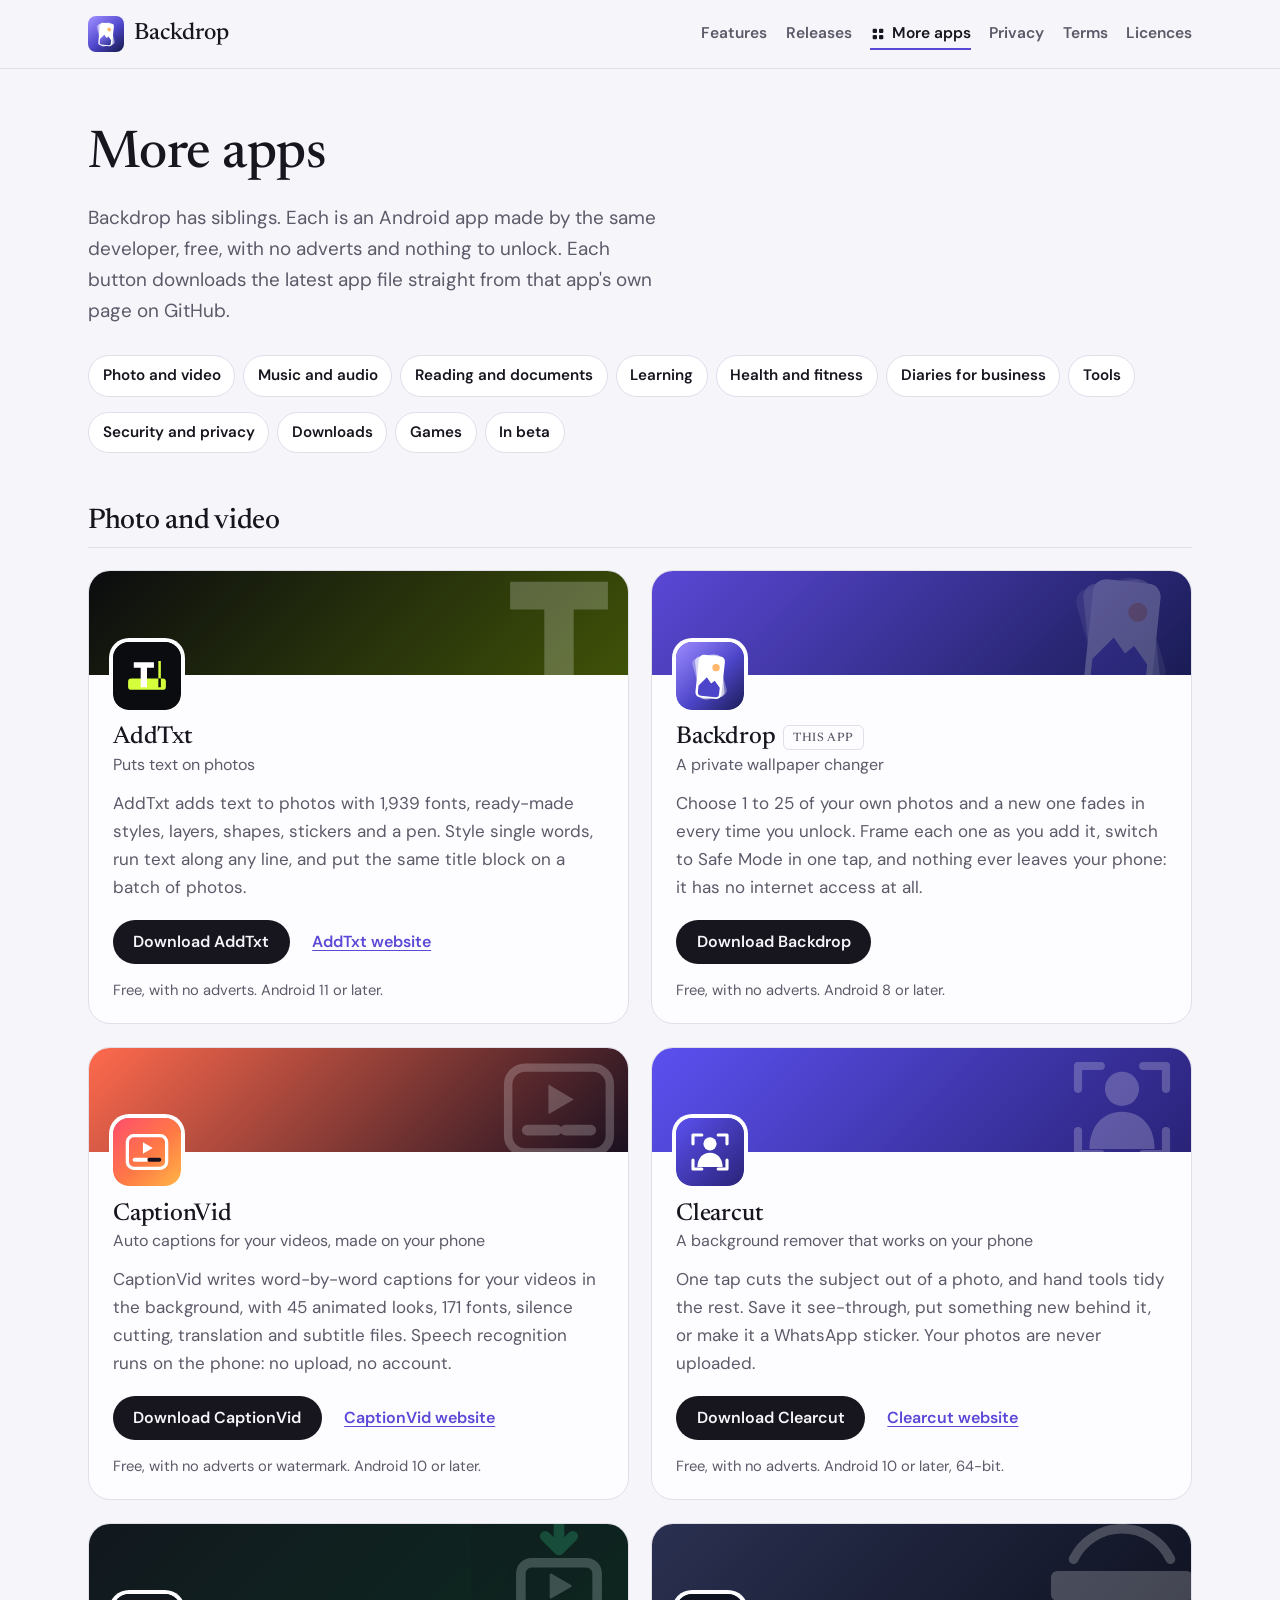
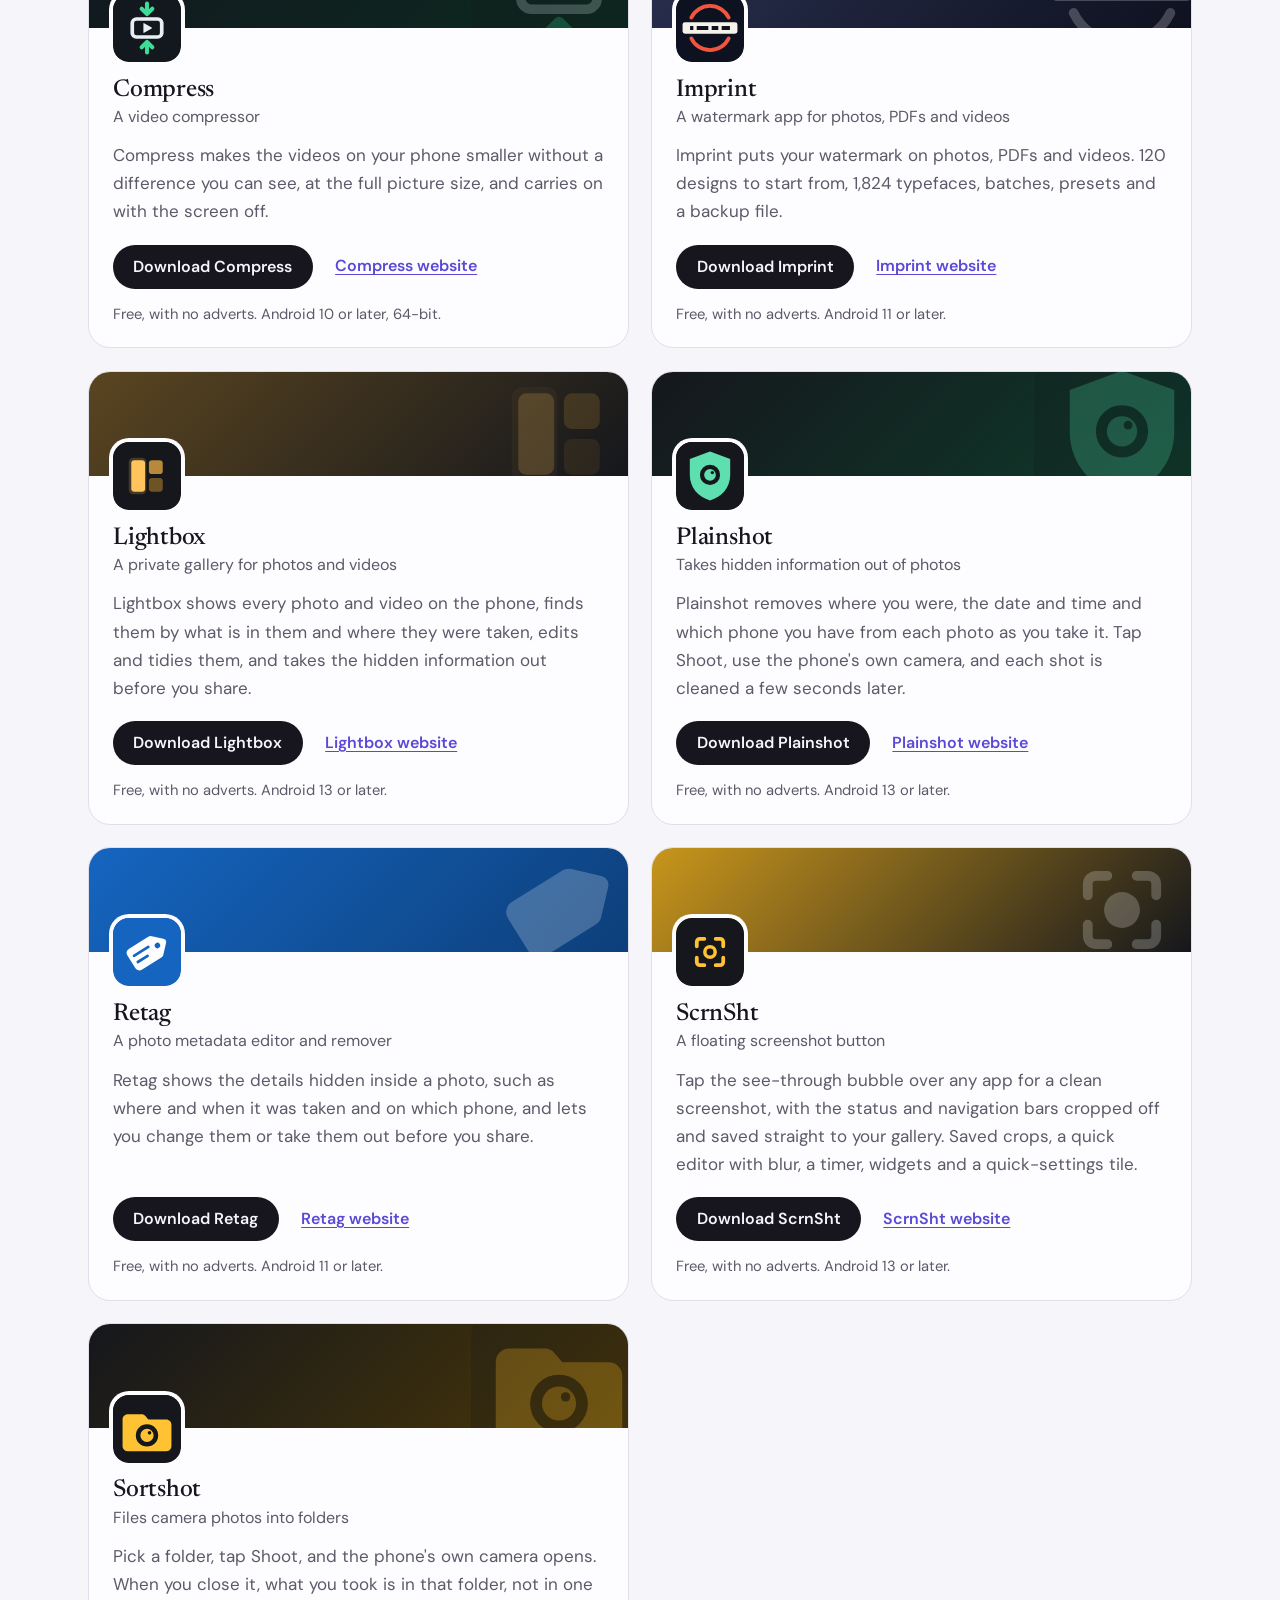
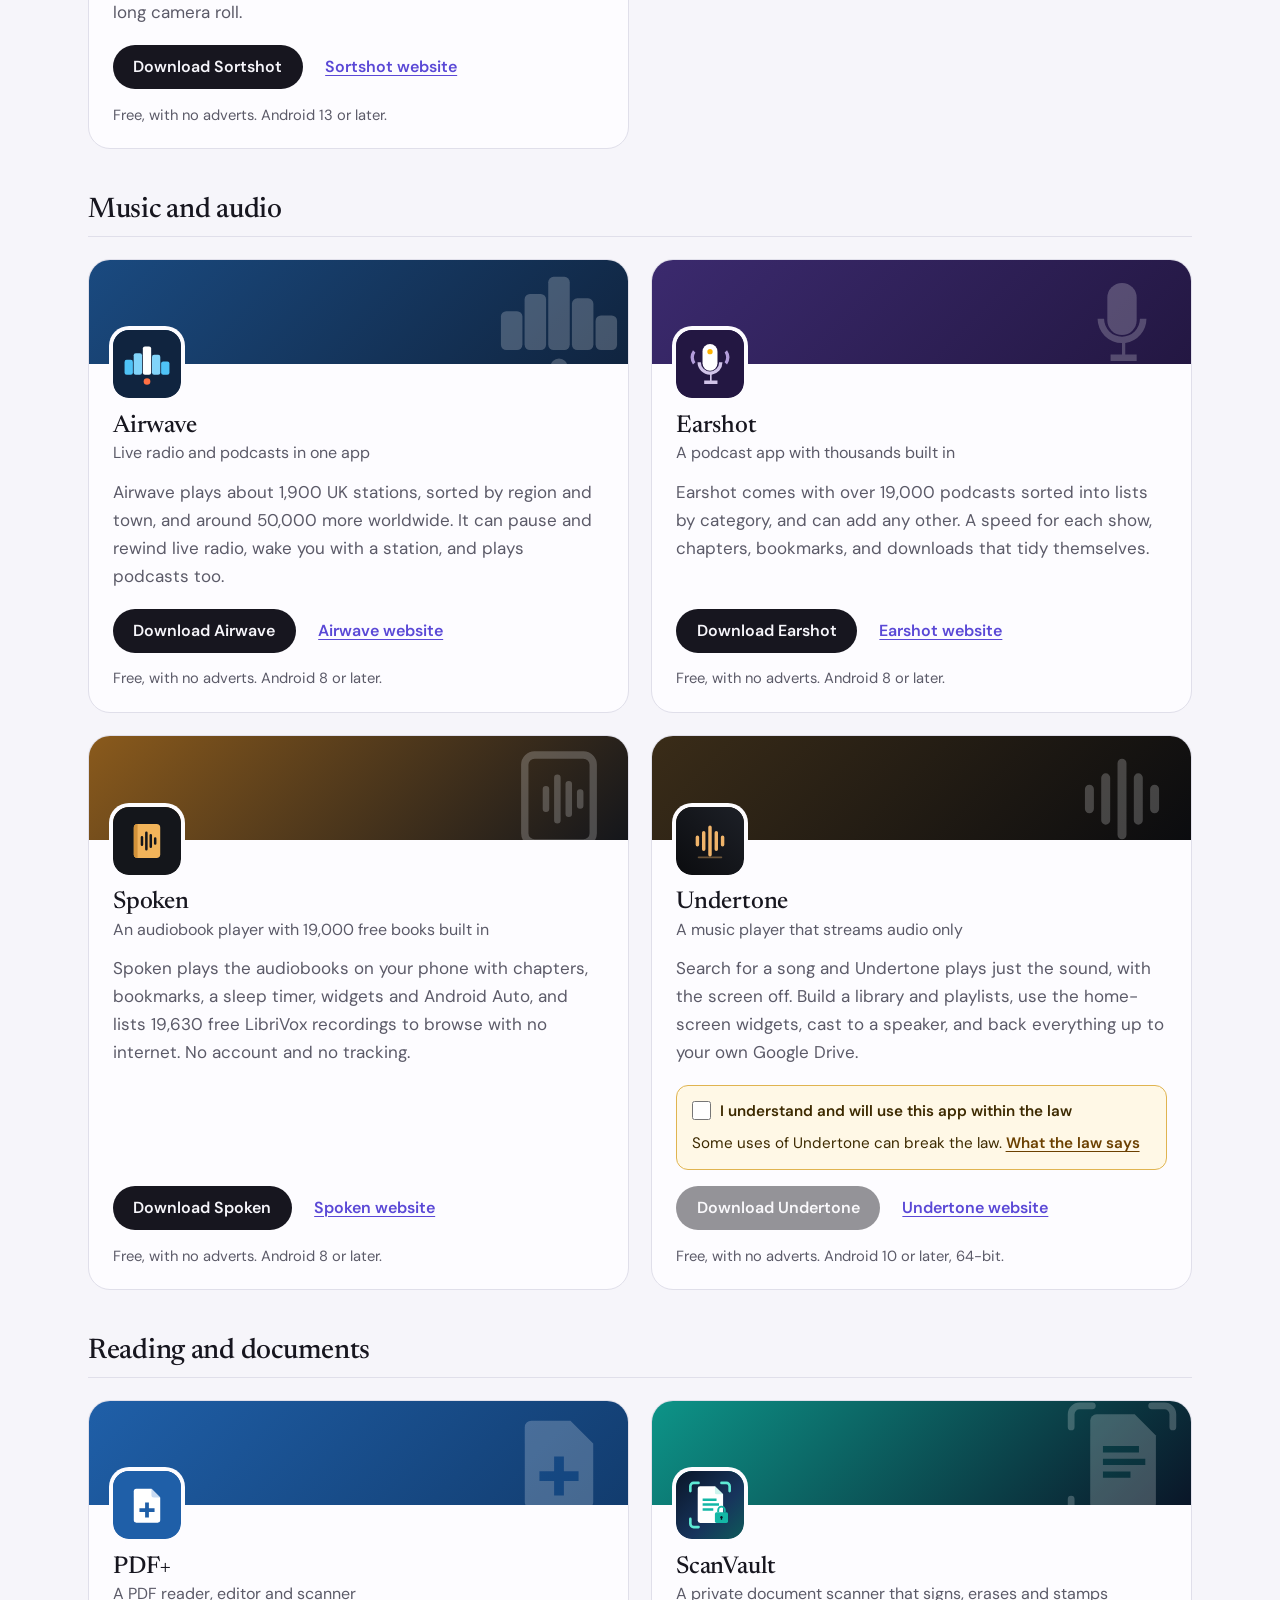
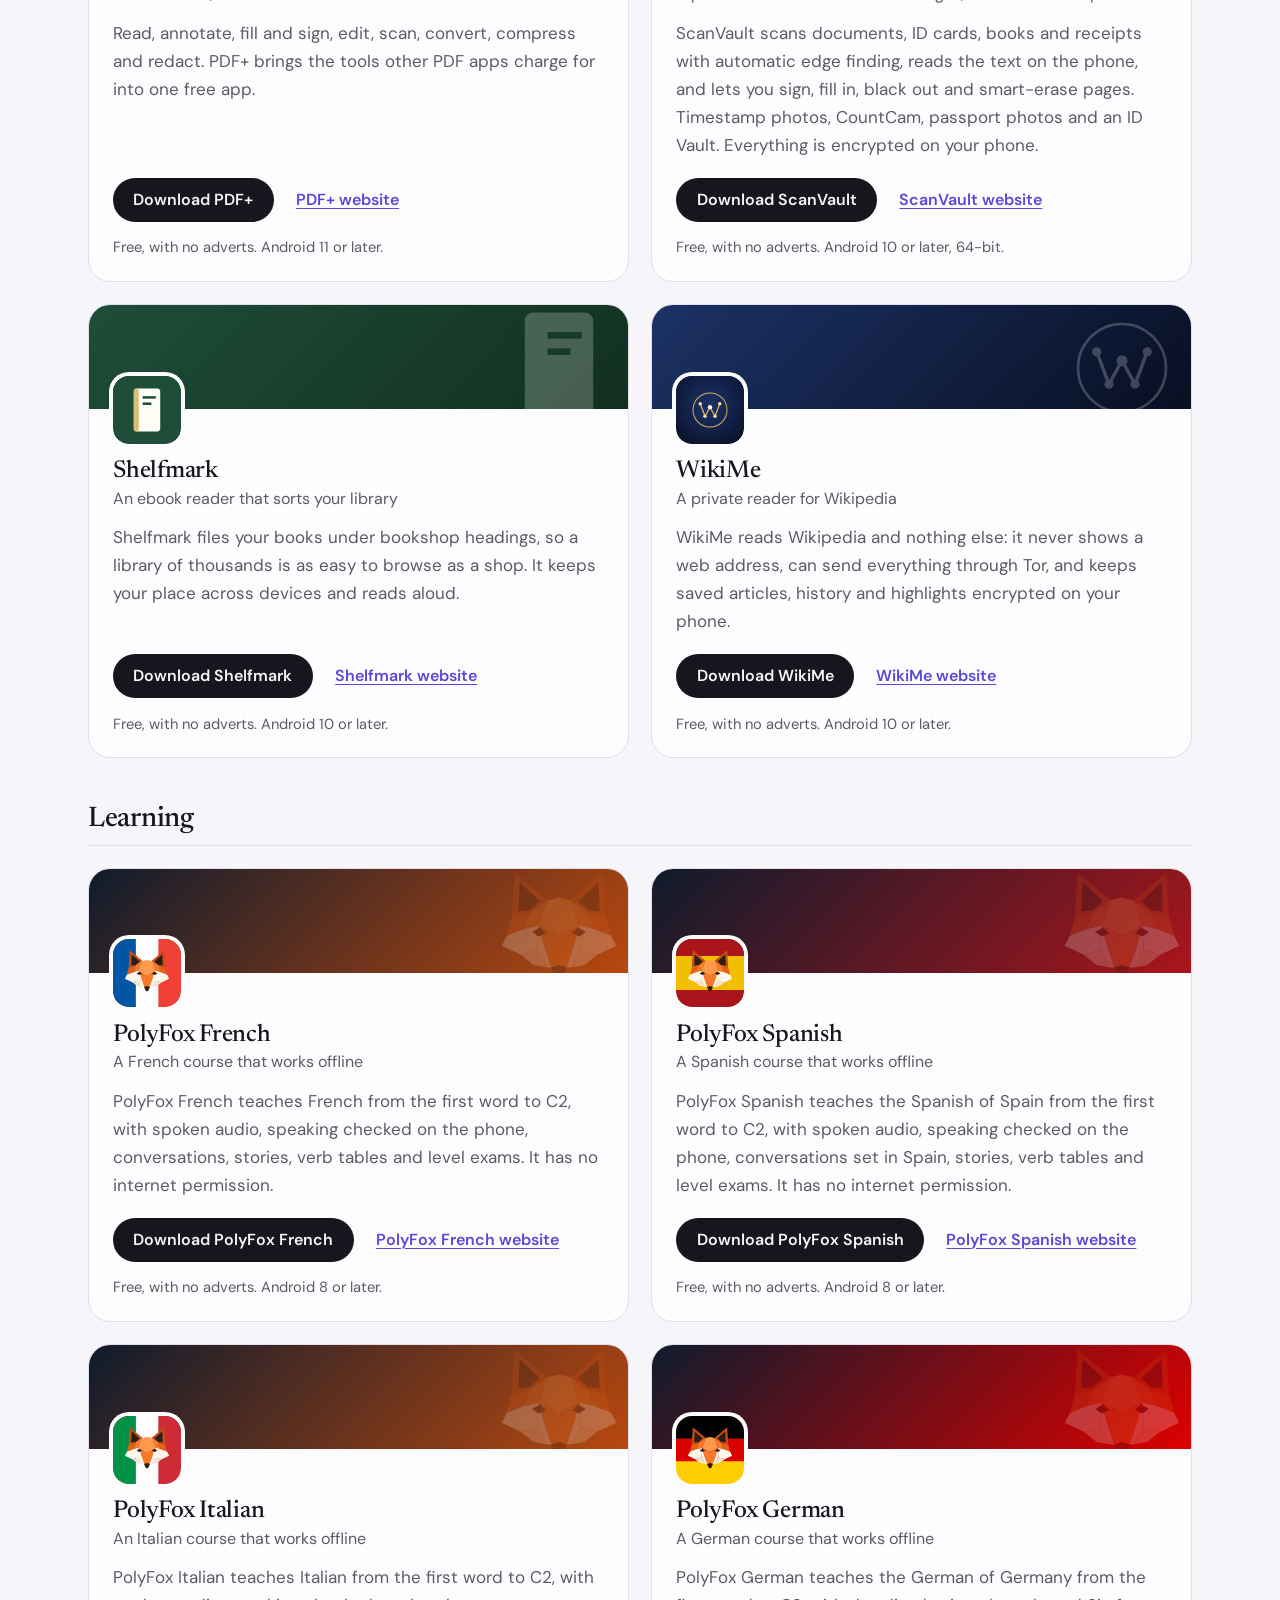
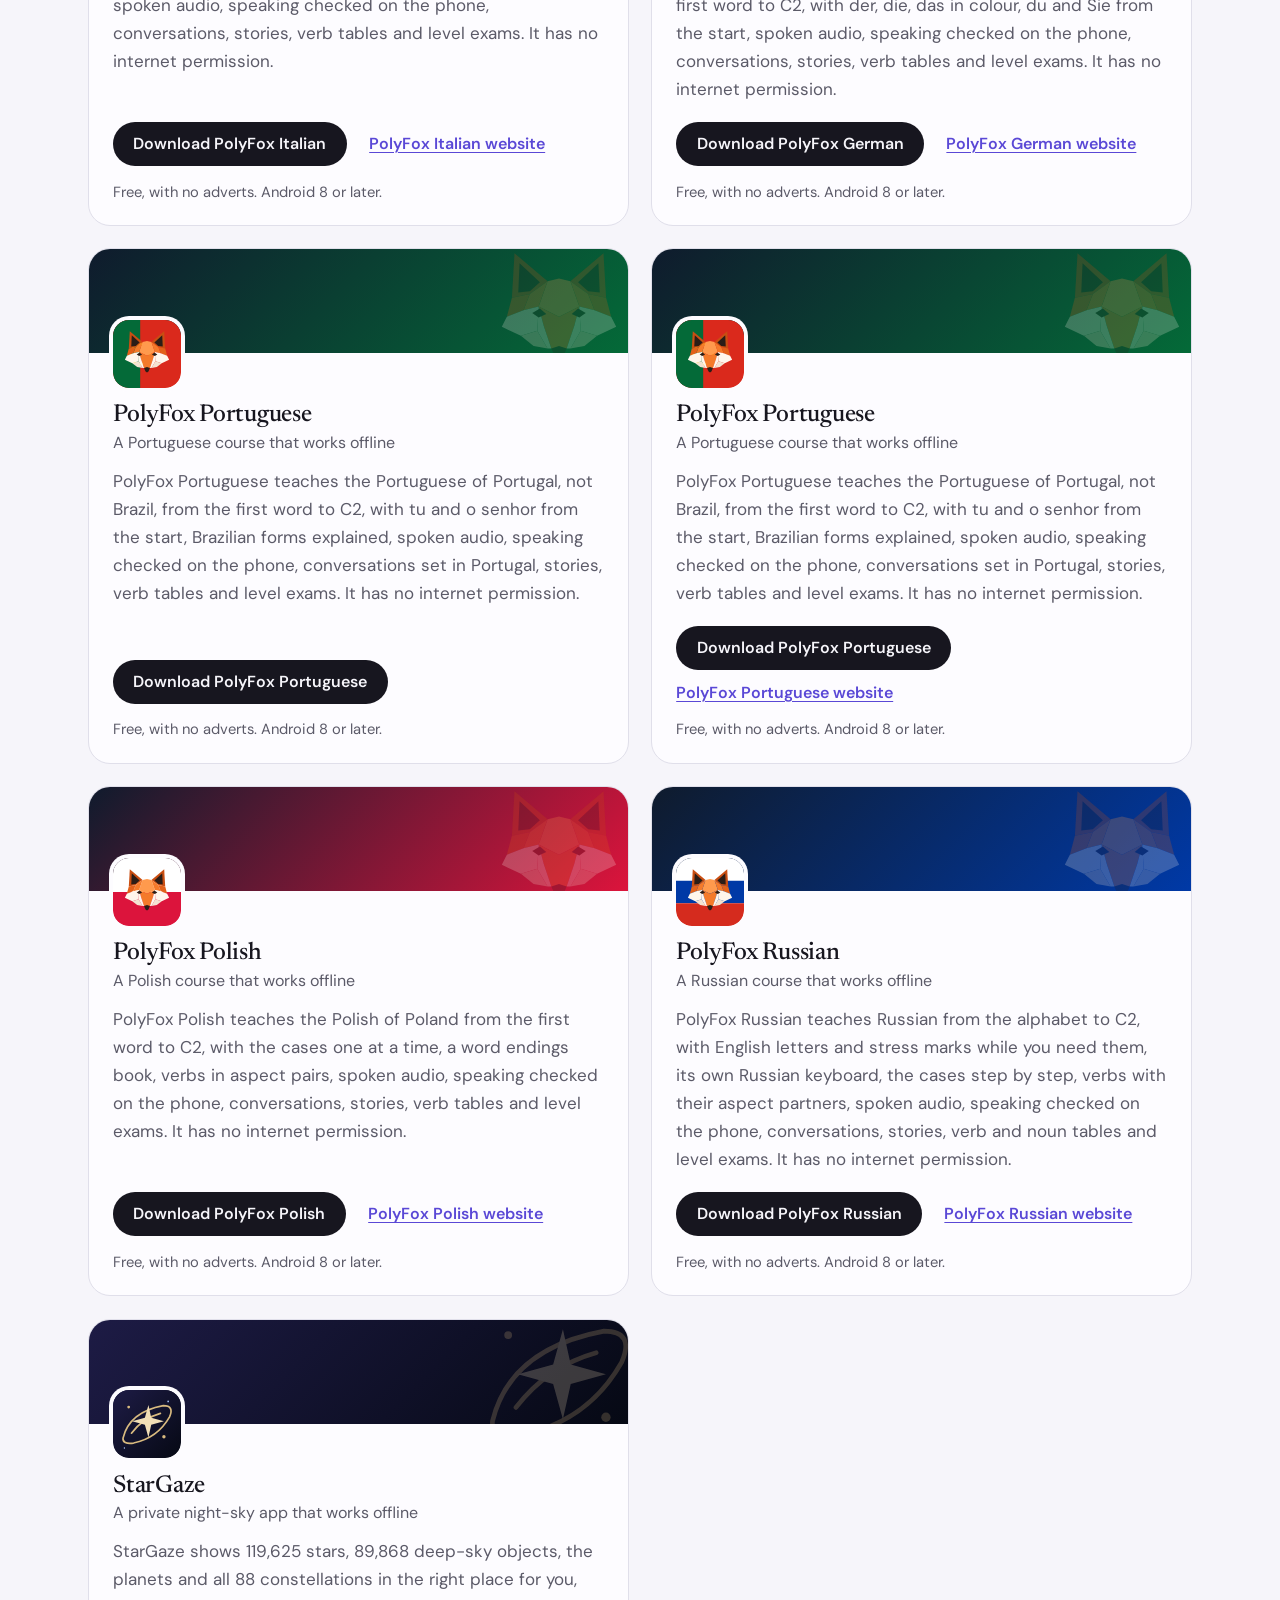
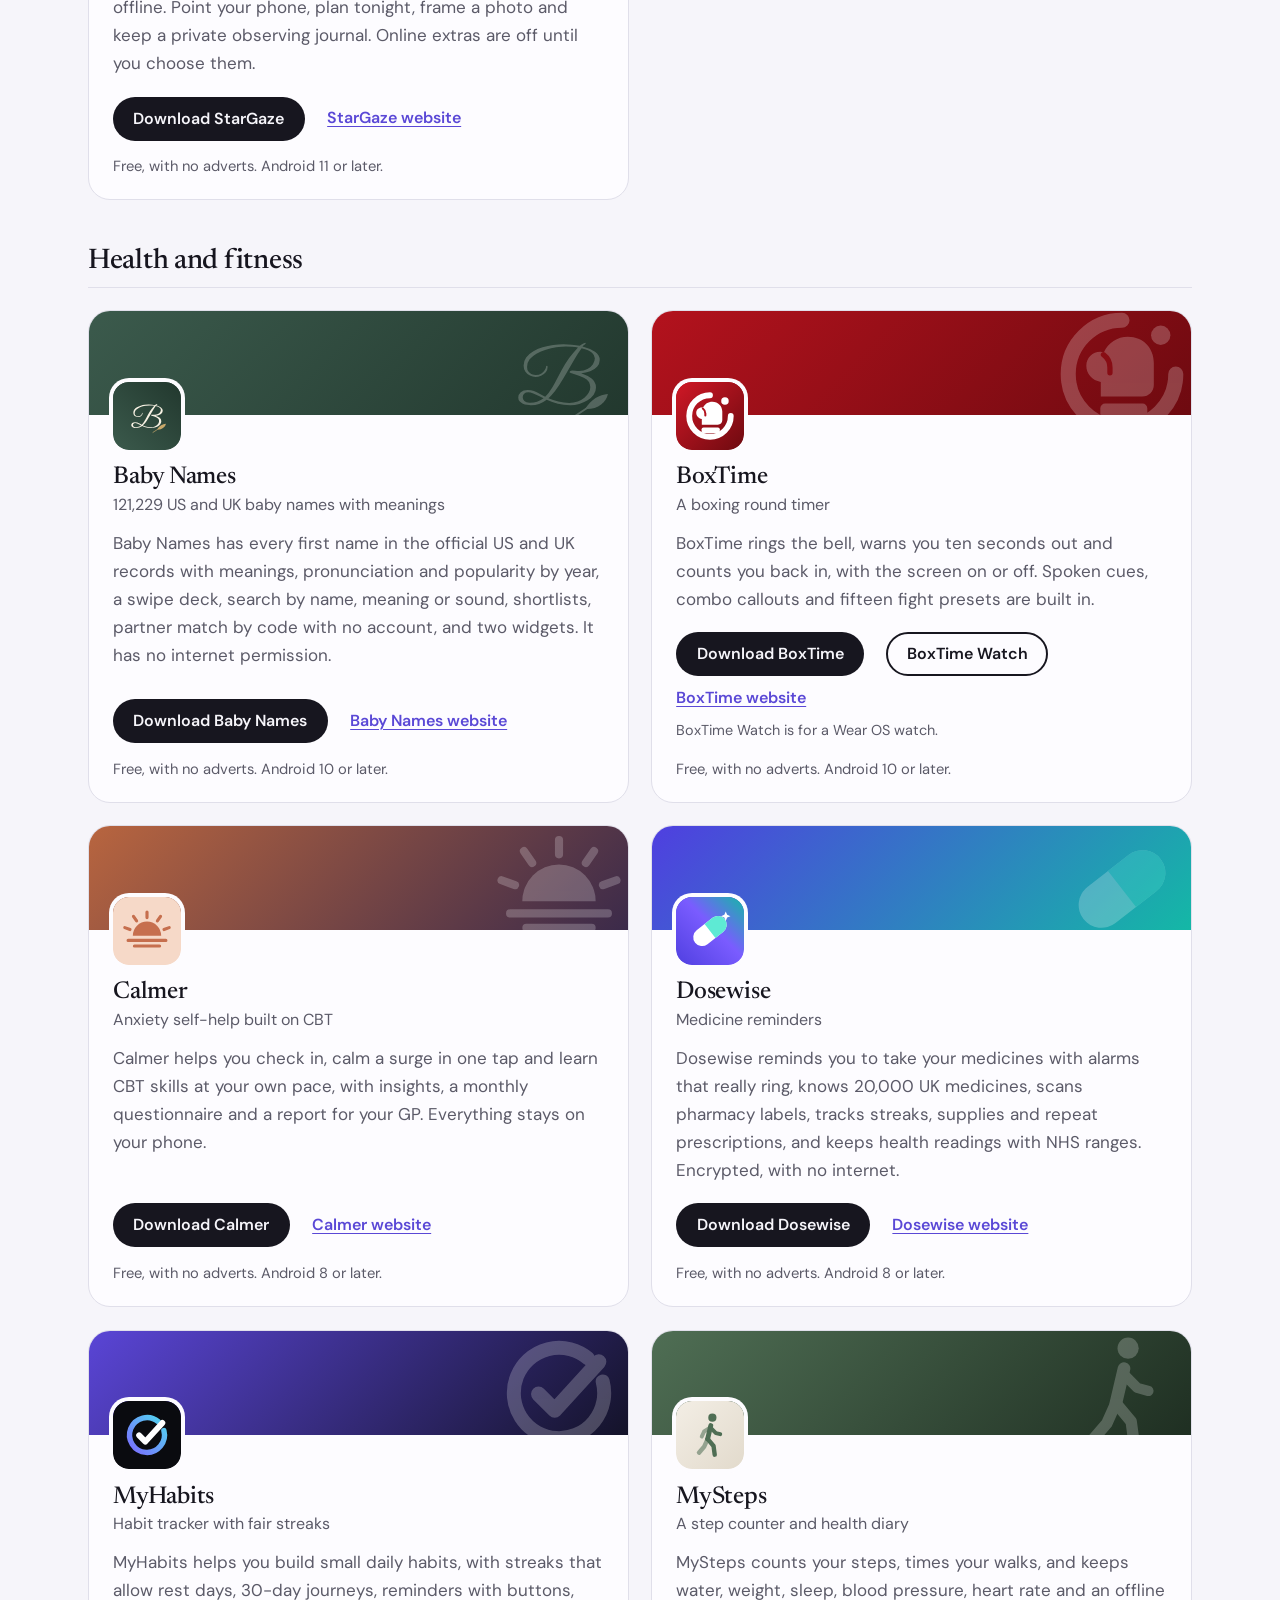
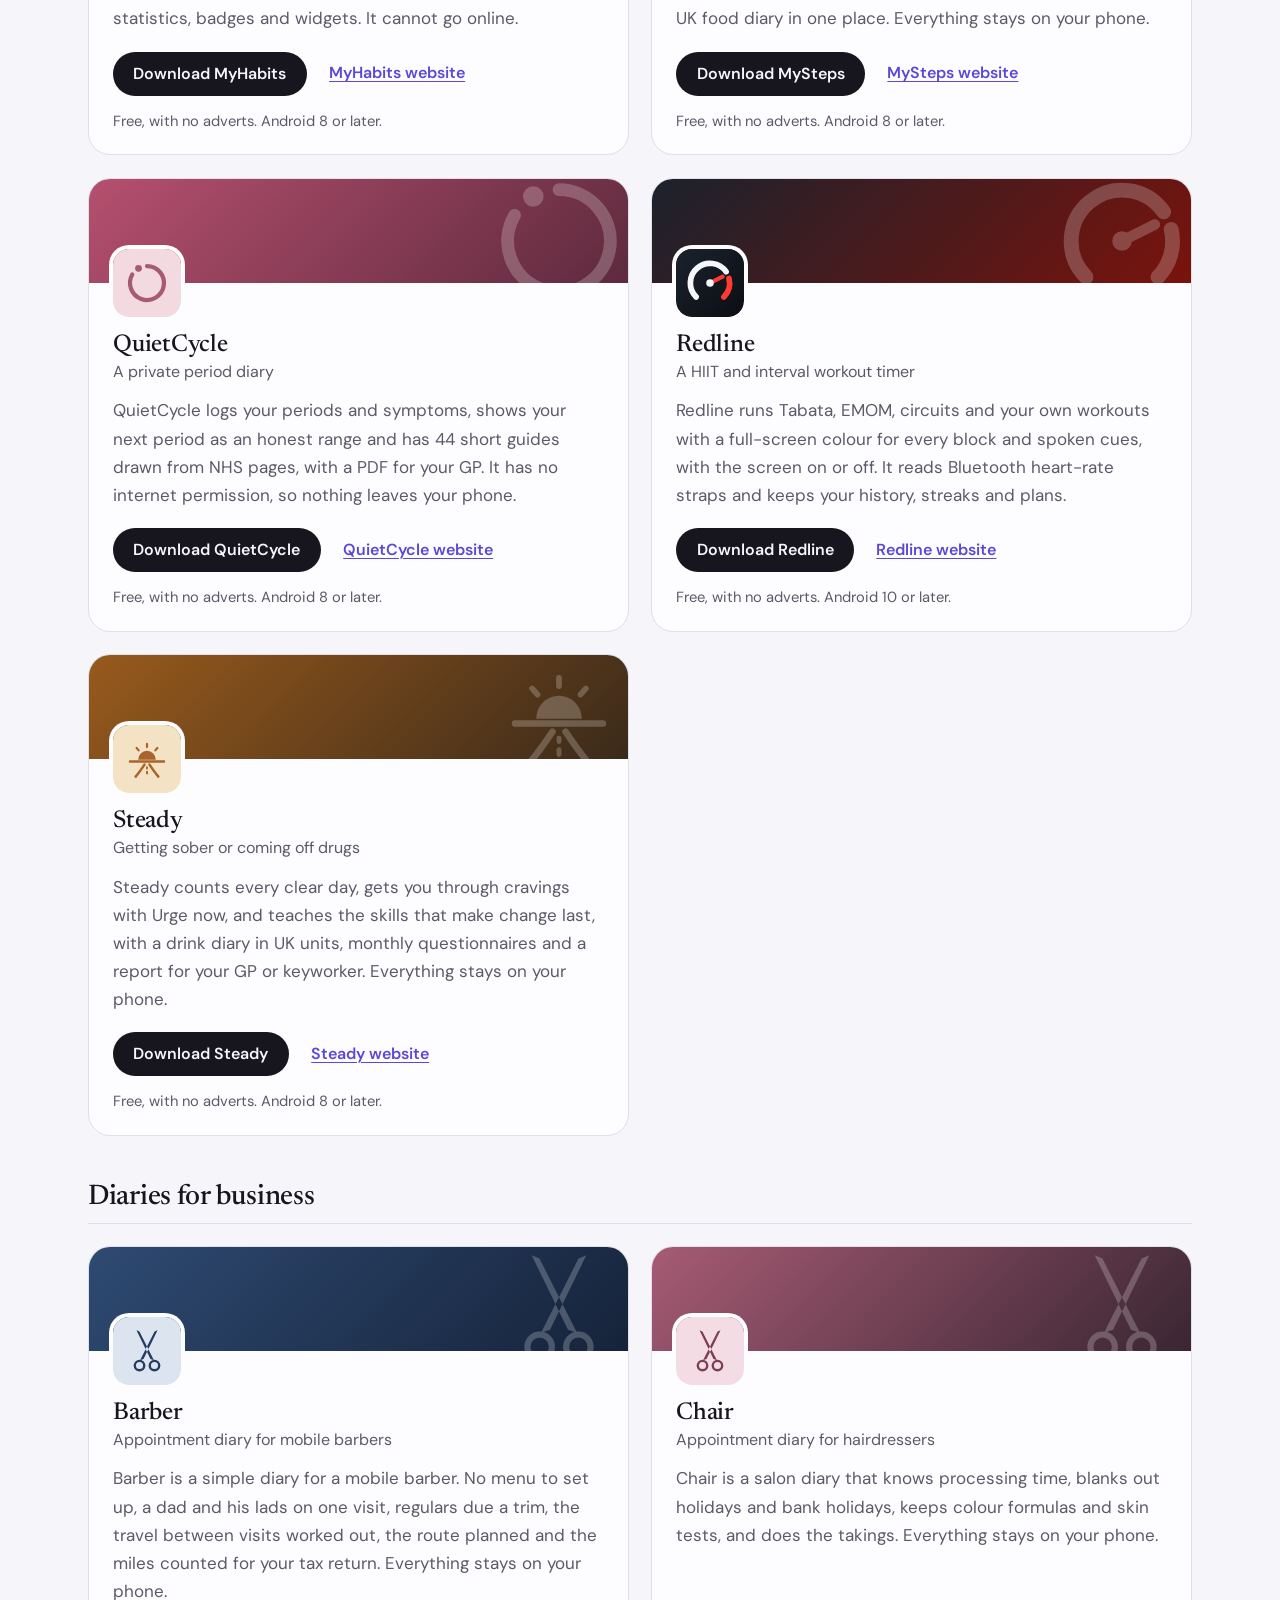
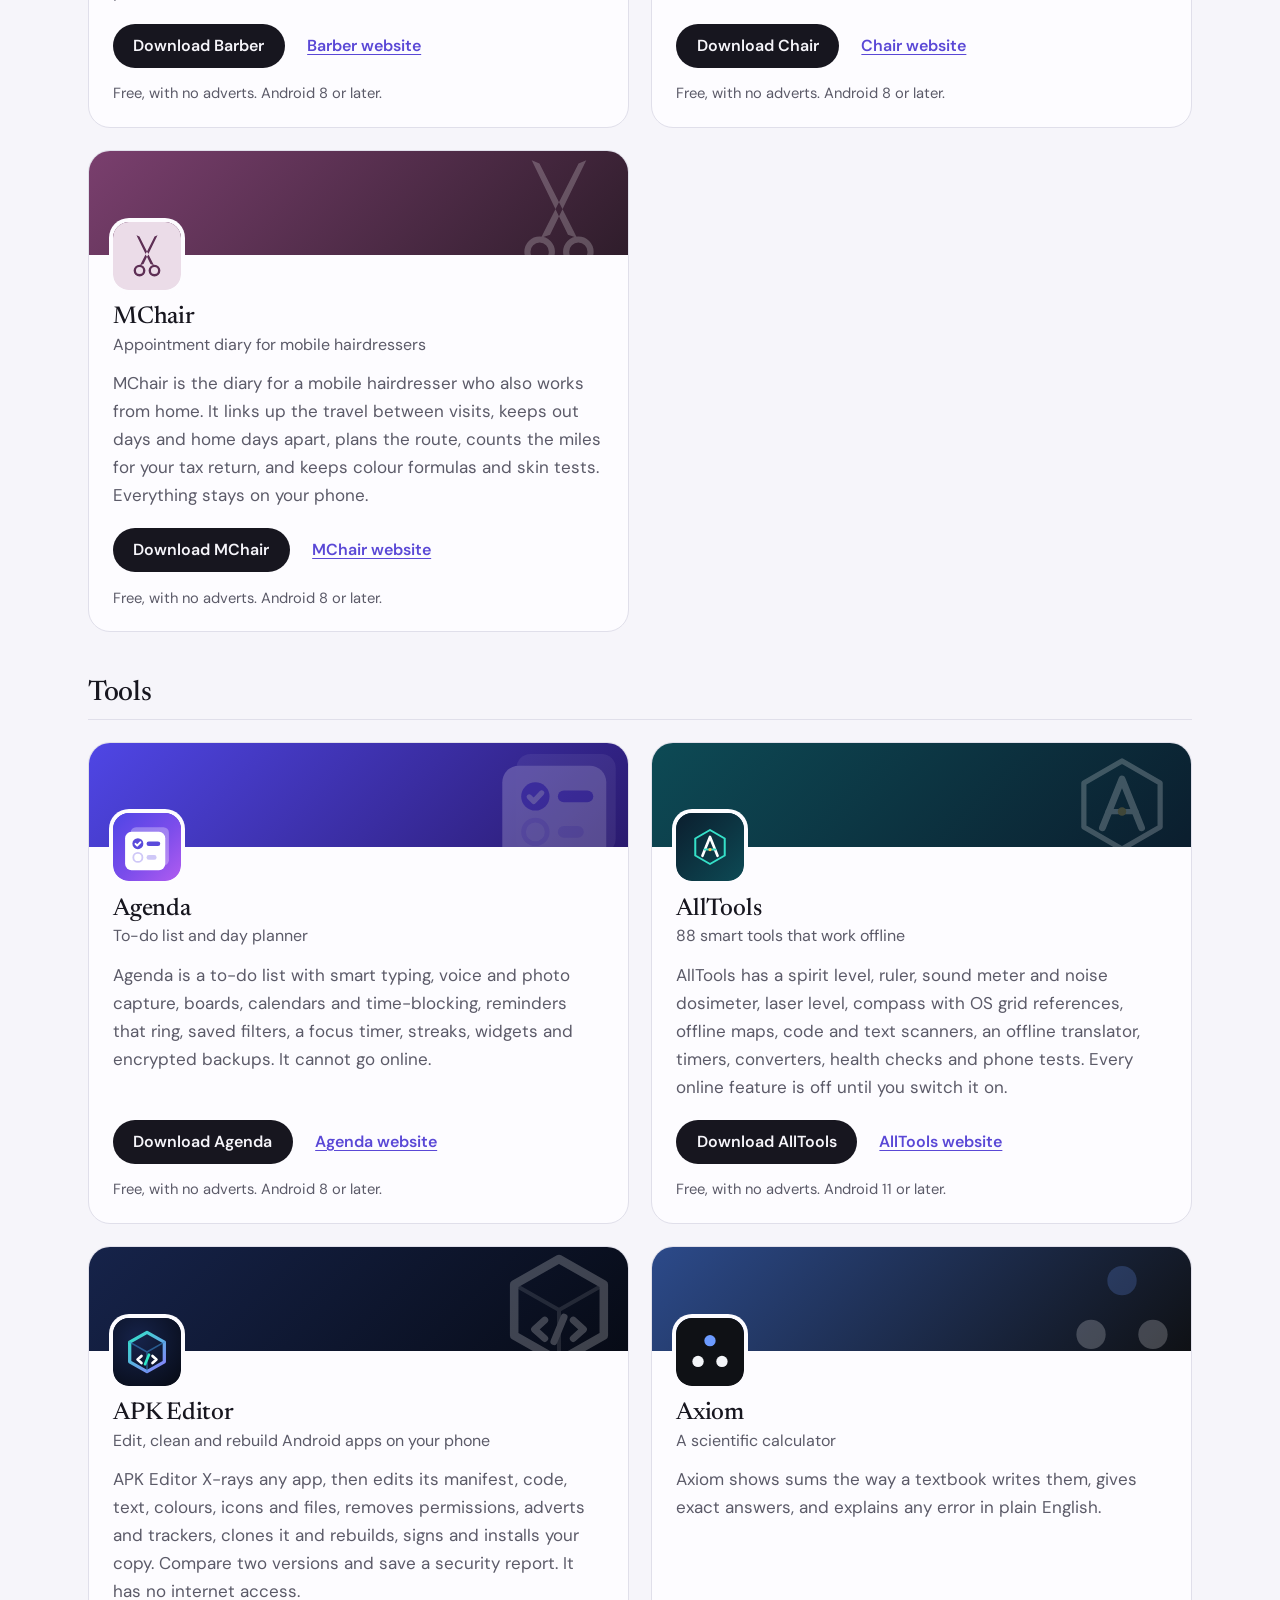
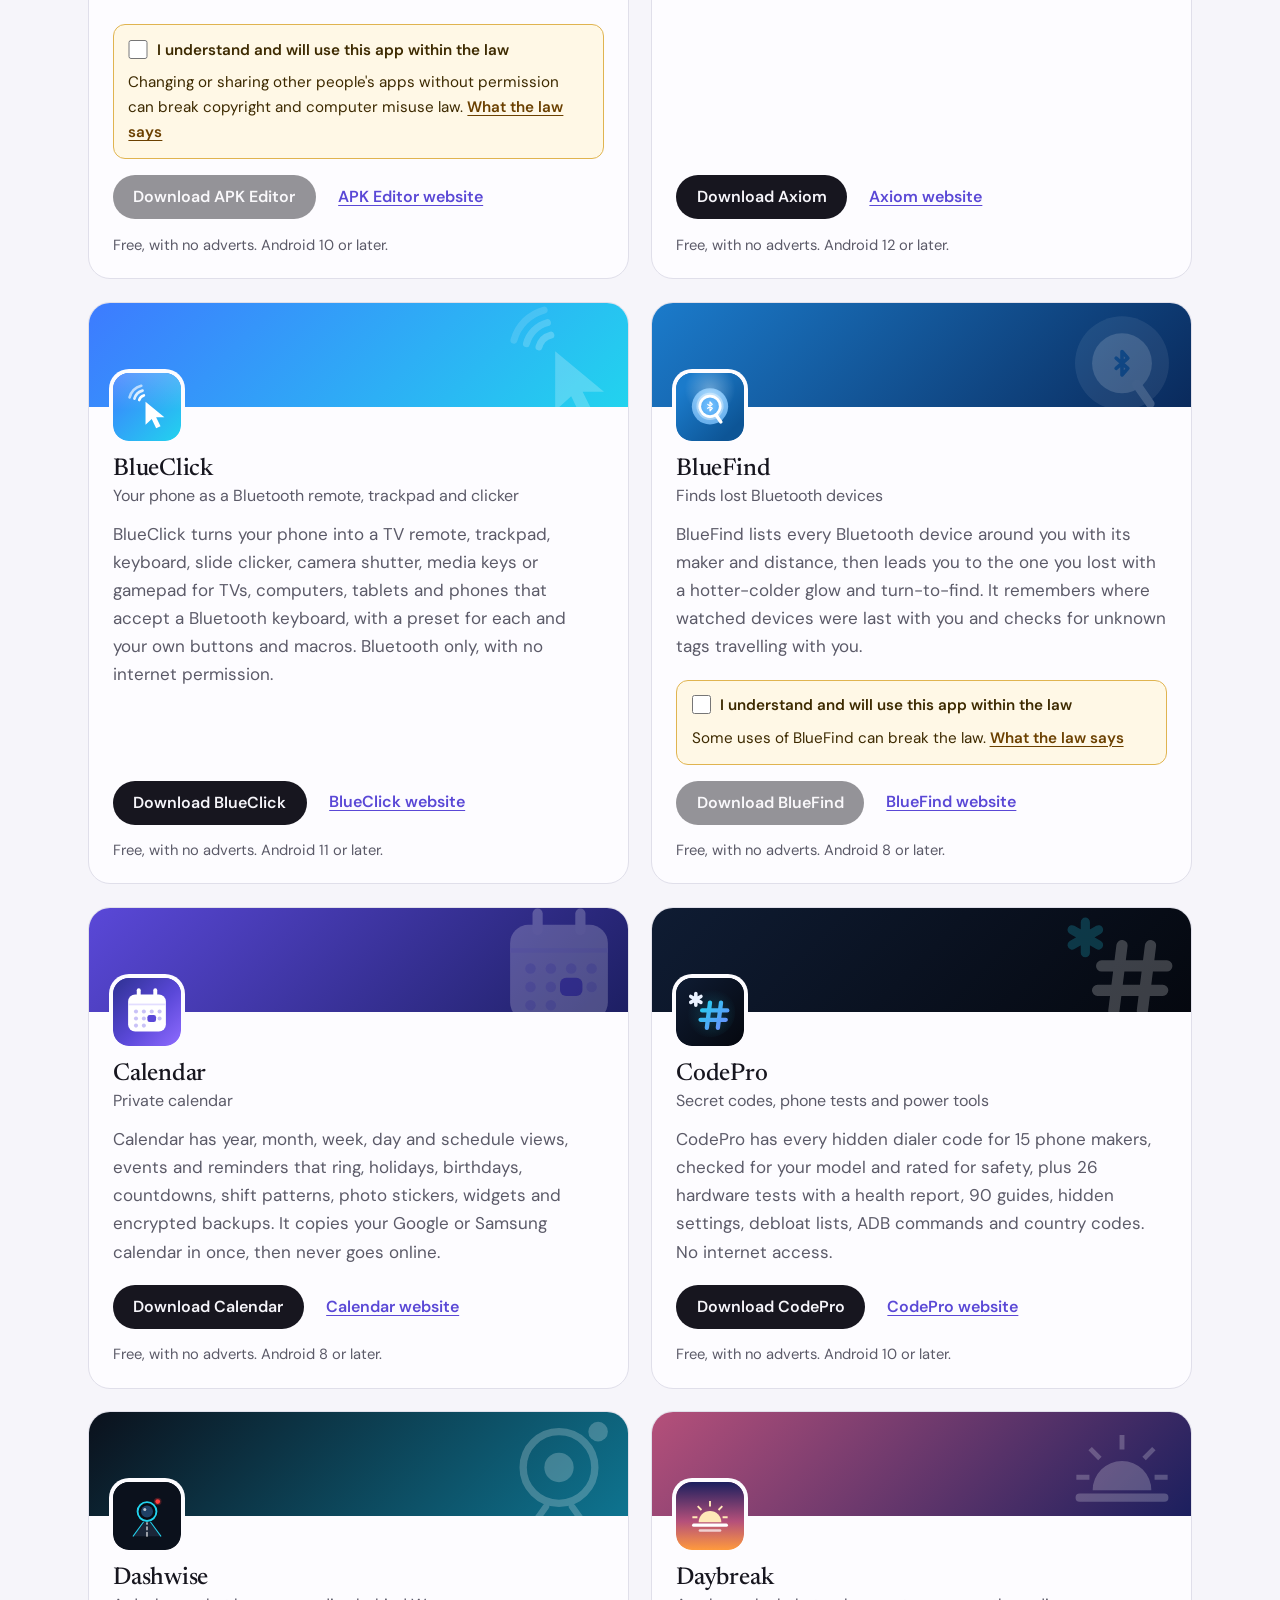
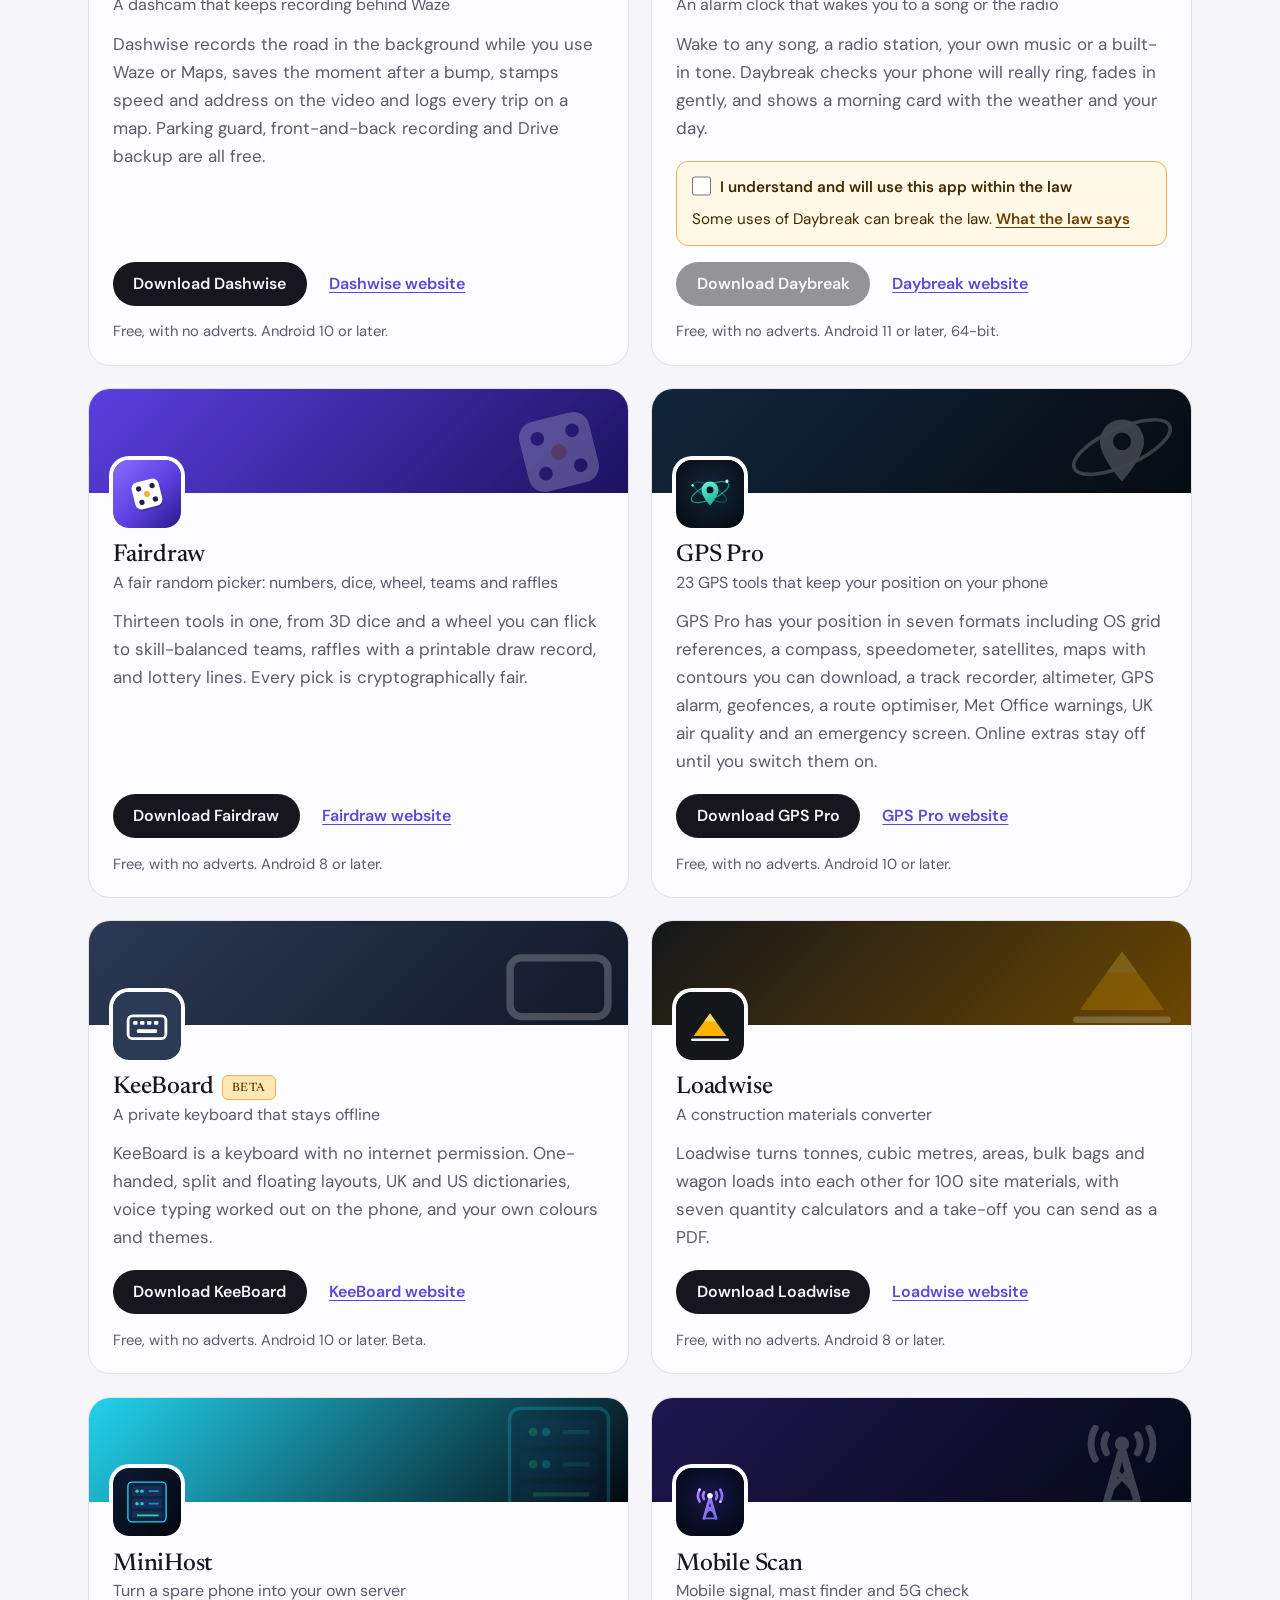
==== commit 467481c6: "More apps: add BlueClick" ====
--- a/more-apps.html
+++ b/more-apps.html
@@ -4,7 +4,7 @@
 <meta charset="utf-8">
 <meta name="viewport" content="width=device-width, initial-scale=1">
 <title>More apps from the maker of Backdrop</title>
-<meta name="description" content="All 97 free Android apps from the maker of Backdrop, in one list by category, each with its download and a link to its website.">
+<meta name="description" content="All 98 free Android apps from the maker of Backdrop, in one list by category, each with its download and a link to its website.">
 <meta name="author" content="Jonathan Jackson">
 <link rel="canonical" href="https://customgpter.github.io/backdrop/more-apps.html">
 <meta name="theme-color" content="#f6f5fa" media="(prefers-color-scheme: light)">
@@ -12,7 +12,7 @@
 <meta property="og:type" content="website">
 <meta property="og:site_name" content="Backdrop">
 <meta property="og:title" content="More apps from the maker of Backdrop">
-<meta property="og:description" content="All 97 free Android apps from the maker of Backdrop, in one list by category, each with its download and a link to its website.">
+<meta property="og:description" content="All 98 free Android apps from the maker of Backdrop, in one list by category, each with its download and a link to its website.">
 <meta property="og:url" content="https://customgpter.github.io/backdrop/more-apps.html">
 <meta property="og:image" content="https://customgpter.github.io/backdrop/assets/og.png">
 <meta property="og:image:width" content="1200">
@@ -85,7 +85,7 @@
 <div class="mapps-group" role="group" aria-labelledby="apps-tools"><h2 class="mapps-cat" id="apps-tools">Tools</h2>
 <ul class="mapps"><li class="mapp" style="--b:#4f46e5;--b2:#2a1a6e"><div class="mapp-cover" aria-hidden="true"><svg viewBox="0 0 108 108"><g transform="translate(54 56) scale(1.45) translate(-52 -56)"><rect x="34" y="33" width="42" height="42" rx="6" fill="#fff" fill-opacity=".3"/><rect x="28" y="38" width="44" height="42" rx="7" fill="#fff" fill-opacity=".95"/><circle cx="42" cy="51" r="6" fill="#5b4bdb"/><path d="M39.4 51.2l1.9 1.9 3.4-3.6" stroke="#fff" stroke-width="2.2" fill="none" stroke-linecap="round" stroke-linejoin="round"/><rect x="51.5" y="48.5" width="15" height="5" rx="2.5" fill="#5b4bdb"/><circle cx="42" cy="66" r="5" fill="none" stroke="#cfc8f7" stroke-width="2"/><rect x="51.5" y="63.5" width="11" height="5" rx="2.5" fill="#cfc8f7"/></g></svg></div><div class="mapp-body"><svg class="mapp-icon" viewBox="0 0 108 108" aria-hidden="true"><defs><linearGradient id="i-agenda-agi" x1="0" y1="0" x2="1" y2="1"><stop offset="0" stop-color="#4f46e5"/><stop offset=".55" stop-color="#7c4deb"/><stop offset="1" stop-color="#b15cf0"/></linearGradient></defs><rect width="108" height="108" rx="24" fill="url(#i-agenda-agi)"/><g transform="translate(54 56) scale(1.45) translate(-52 -56)"><rect x="34" y="33" width="42" height="42" rx="6" fill="#fff" fill-opacity=".3"/><rect x="28" y="38" width="44" height="42" rx="7" fill="#fff"/><circle cx="42" cy="51" r="6" fill="#5b4bdb"/><path d="M39.4 51.2l1.9 1.9 3.4-3.6" stroke="#fff" stroke-width="2.2" fill="none" stroke-linecap="round" stroke-linejoin="round"/><rect x="51.5" y="48.5" width="15" height="5" rx="2.5" fill="#5b4bdb"/><circle cx="42" cy="66" r="5" fill="none" stroke="#cfc8f7" stroke-width="2"/><rect x="51.5" y="63.5" width="11" height="5" rx="2.5" fill="#cfc8f7"/></g></svg><h3>Agenda</h3><p class="mapp-kind">To-do list and day planner</p><p class="mapp-say">Agenda is a to-do list with smart typing, voice and photo capture, boards, calendars and time-blocking, reminders that ring, saved filters, a focus timer, streaks, widgets and encrypted backups. It cannot go online.</p><p class="mapp-go"><a class="button" href="https://github.com/CustomGPTer/agenda/releases/latest/download/Agenda.apk">Download Agenda</a><a class="mapp-site" href="https://customgpter.github.io/agenda/">Agenda website</a></p><p class="mapp-needs">Free, with no adverts. Android 8 or later.</p></div></li>
 <li class="mapp" style="--b:#0d4a55;--b2:#0b1e2e"><div class="mapp-cover" aria-hidden="true"><svg viewBox="0 0 108 108"><path d="M54 27L77.4 40.5L77.4 67.5L54 81L30.6 67.5L30.6 40.5Z" stroke="#fff" stroke-width="3.2" stroke-linejoin="round" fill="none"/><path d="M42 68L54 38L66 68" stroke="#fff" stroke-width="4.2" stroke-linecap="round" stroke-linejoin="round" fill="none"/><path d="M45.5 58L62.5 58" stroke="#fff" stroke-width="3.2" stroke-linecap="round"/><circle cx="54" cy="58" r="2.6" fill="#ffc24b"/></svg></div><div class="mapp-body"><svg class="mapp-icon" viewBox="0 0 108 108" aria-hidden="true"><defs><linearGradient id="i-alltools-atbg" x1="0" y1="0" x2="1" y2="1"><stop offset="0" stop-color="#0b1e2e"/><stop offset="1" stop-color="#0d4a55"/></linearGradient></defs><rect width="108" height="108" rx="24" fill="url(#i-alltools-atbg)"/><path d="M54 27L77.4 40.5L77.4 67.5L54 81L30.6 67.5L30.6 40.5Z" stroke="#35e0c8" stroke-width="3.2" stroke-linejoin="round" fill="none"/><path d="M42 68L54 38L66 68" stroke="#fff" stroke-width="4.2" stroke-linecap="round" stroke-linejoin="round" fill="none"/><path d="M45.5 58L62.5 58" stroke="#35e0c8" stroke-width="3.2" stroke-linecap="round"/><circle cx="54" cy="58" r="2.6" fill="#ffc24b"/></svg><h3>AllTools</h3><p class="mapp-kind">88 smart tools that work offline</p><p class="mapp-say">AllTools has a spirit level, ruler, sound meter and noise dosimeter, laser level, compass with OS grid references, offline maps, code and text scanners, an offline translator, timers, converters, health checks and phone tests. Every online feature is off until you switch it on.</p><p class="mapp-go"><a class="button" href="https://github.com/CustomGPTer/alltools/releases/latest/download/AllTools.apk">Download AllTools</a><a class="mapp-site" href="https://customgpter.github.io/alltools/">AllTools website</a></p><p class="mapp-needs">Free, with no adverts. Android 11 or later.</p></div></li><li class="mapp is-gated" style="--b:#16234a;--b2:#070b16"><div class="mapp-cover" aria-hidden="true"><svg viewBox="0 0 108 108"><g transform="translate(54 54) scale(1.25) translate(-54 -52)"><path d="M54 27L76 39.5L76 64.5L54 77L32 64.5L32 39.5Z" stroke="#fff" stroke-width="4.2" stroke-linejoin="round" fill="none"/><path d="M32 39.5L54 52L76 39.5M54 52L54 77" stroke="#fff" stroke-width="2" stroke-linecap="round" fill="none" opacity=".5"/><path d="M47 57L42 61.5L47 66M61 57L66 61.5L61 66" stroke="#fff" stroke-width="3.4" stroke-linecap="round" stroke-linejoin="round" fill="none"/><path d="M56.5 55.5L51.5 67.5" stroke="#fff" stroke-width="3.4" stroke-linecap="round"/></g></svg></div><div class="mapp-body"><svg class="mapp-icon" viewBox="0 0 108 108" aria-hidden="true"><defs><radialGradient id="i-apkeditor-aebg" cx="40" cy="34" r="96" gradientUnits="userSpaceOnUse"><stop offset="0" stop-color="#16234a"/><stop offset="1" stop-color="#070b16"/></radialGradient><linearGradient id="i-apkeditor-aehx" x1="32" y1="27" x2="76" y2="77" gradientUnits="userSpaceOnUse"><stop offset="0" stop-color="#2ee6c5"/><stop offset="1" stop-color="#8b7cff"/></linearGradient></defs><rect width="108" height="108" rx="24" fill="url(#i-apkeditor-aebg)"/><g transform="translate(54 54) scale(1.25) translate(-54 -52)"><path d="M54 27L76 39.5L76 64.5L54 77L32 64.5L32 39.5Z" stroke="url(#i-apkeditor-aehx)" stroke-width="4.2" stroke-linejoin="round" fill="none"/><path d="M32 39.5L54 52L76 39.5M54 52L54 77" stroke="#3d8fd6" stroke-width="2" stroke-linecap="round" fill="none" opacity=".55"/><path d="M47 57L42 61.5L47 66M61 57L66 61.5L61 66" stroke="#fff" stroke-width="3.4" stroke-linecap="round" stroke-linejoin="round" fill="none"/><path d="M56.5 55.5L51.5 67.5" stroke="#2ee6c5" stroke-width="3.4" stroke-linecap="round"/></g></svg><h3>APK Editor</h3><p class="mapp-kind">Edit, clean and rebuild Android apps on your phone</p><p class="mapp-say">APK Editor X-rays any app, then edits its manifest, code, text, colours, icons and files, removes permissions, adverts and trackers, clones it and rebuilds, signs and installs your copy. Compare two versions and save a security report. It has no internet access.</p><div class="mapp-law" data-gate><label><input type="checkbox"> I understand and will use this app within the law</label><p>Changing or sharing other people's apps without permission can break copyright and computer misuse law. <a href="https://customgpter.github.io/apkeditor/terms.html#law">What the law says</a></p><noscript><p>Turn on JavaScript to download, or use the <a href="https://customgpter.github.io/apkeditor/">APK Editor website</a>.</p></noscript></div><p class="mapp-go"><a class="button" data-href="https://github.com/CustomGPTer/apkeditor/releases/latest/download/APKEditor.apk" aria-disabled="true" role="link" tabindex="-1">Download APK Editor</a><a class="mapp-site" href="https://customgpter.github.io/apkeditor/">APK Editor website</a></p><p class="mapp-needs">Free, with no adverts. Android 10 or later.</p></div></li><li class="mapp" style="--b:#2c4a8a;--b2:#0f1115"><div class="mapp-cover" aria-hidden="true"><svg viewBox="0 0 108 108"><circle cx="54" cy="36" r="9" fill="#6c9bff"/><circle cx="35" cy="69" r="9" fill="#f3f5f8"/><circle cx="73" cy="69" r="9" fill="#f3f5f8"/></svg></div><div class="mapp-body"><svg class="mapp-icon" viewBox="0 0 108 108" aria-hidden="true"><rect width="108" height="108" rx="24" fill="#0f1115"/><circle cx="54" cy="36" r="9" fill="#6c9bff"/><circle cx="35" cy="69" r="9" fill="#f3f5f8"/><circle cx="73" cy="69" r="9" fill="#f3f5f8"/></svg><h3>Axiom</h3><p class="mapp-kind">A scientific calculator</p><p class="mapp-say">Axiom shows sums the way a textbook writes them, gives exact answers, and explains any error in plain English.</p><p class="mapp-go"><a class="button" href="https://github.com/CustomGPTer/axiom/releases/latest/download/Axiom.apk">Download Axiom</a><a class="mapp-site" href="https://customgpter.github.io/axiom/">Axiom website</a></p><p class="mapp-needs">Free, with no adverts. Android 12 or later.</p></div></li>
-<li class="mapp is-gated" style="--b:#1b7bcb;--b2:#0a2a5c"><div class="mapp-cover" aria-hidden="true"><svg viewBox="0 0 108 108"><circle cx="54" cy="52.92" r="28.8" fill="#fff" fill-opacity=".35"/><path d="M63 65.88L71.28 77.76" stroke="#fff" stroke-width="5.4" stroke-linecap="round"/><circle cx="54" cy="52.92" r="18.36" fill="#fff" fill-opacity=".95"/><path d="M50.4 49.75L57.6 56.09L54 60.12L54 45.72L57.6 49.75L50.4 56.09" fill="none" stroke="#1B7BCB" stroke-width="2.2" stroke-linecap="round" stroke-linejoin="round"/></svg></div><div class="mapp-body"><svg class="mapp-icon" viewBox="0 0 108 108" aria-hidden="true"><defs><linearGradient id="i-bluefind-bfa" gradientUnits="userSpaceOnUse" x1="18" y1="18" x2="90" y2="90"><stop offset="0" stop-color="#1B7BCB"/><stop offset="1" stop-color="#0D5596"/></linearGradient><radialGradient id="i-bluefind-bfb" gradientUnits="userSpaceOnUse" cx="54" cy="26" r="40"><stop offset="0" stop-color="#fff" stop-opacity=".33"/><stop offset="1" stop-color="#fff" stop-opacity="0"/></radialGradient><radialGradient id="i-bluefind-bfc" gradientUnits="userSpaceOnUse" cx="54" cy="39.6" r="39.6"><stop offset="0" stop-color="#B7E0FF"/><stop offset=".6" stop-color="#7FC0F5"/><stop offset="1" stop-color="#6AB0EC"/></radialGradient><radialGradient id="i-bluefind-bfd" gradientUnits="userSpaceOnUse" cx="54" cy="52.92" r="14.4"><stop offset="0" stop-color="#79C3FF"/><stop offset="1" stop-color="#5AAEF5"/></radialGradient></defs><rect width="108" height="108" rx="24" fill="url(#i-bluefind-bfa)"/><rect width="108" height="108" rx="24" fill="url(#i-bluefind-bfb)"/><circle cx="54" cy="52.92" r="28.8" fill="url(#i-bluefind-bfc)"/><circle cx="54" cy="52.92" r="21.6" fill="#fff" fill-opacity=".35"/><path d="M63 65.88L71.28 77.76" stroke="#fff" stroke-width="5.4" stroke-linecap="round"/><circle cx="54" cy="52.92" r="18.36" fill="#fff"/><circle cx="54" cy="52.92" r="14.04" fill="url(#i-bluefind-bfd)"/><path d="M50.4 49.75L57.6 56.09L54 60.12L54 45.72L57.6 49.75L50.4 56.09" fill="none" stroke="#fff" stroke-width="1.87" stroke-linecap="round" stroke-linejoin="round"/></svg><h3>BlueFind</h3><p class="mapp-kind">Finds lost Bluetooth devices</p><p class="mapp-say">BlueFind lists every Bluetooth device around you with its maker and distance, then leads you to the one you lost with a hotter-colder glow and turn-to-find. It remembers where watched devices were last with you and checks for unknown tags travelling with you.</p><div class="mapp-law" data-gate><label><input type="checkbox"> I understand and will use this app within the law</label><p>Some uses of BlueFind can break the law. <a href="https://customgpter.github.io/bluefind/terms.html#law">What the law says</a></p><noscript><p>Turn on JavaScript to download, or use the <a href="https://customgpter.github.io/bluefind/">BlueFind website</a>.</p></noscript></div><p class="mapp-go"><a class="button" data-href="https://github.com/CustomGPTer/bluefind/releases/latest/download/BlueFind.apk" aria-disabled="true" role="link" tabindex="-1">Download BlueFind</a><a class="mapp-site" href="https://customgpter.github.io/bluefind/">BlueFind website</a></p><p class="mapp-needs">Free, with no adverts. Android 8 or later.</p></div></li>
+<li class="mapp" style="--b:#3D7BFF;--b2:#22D3EE"><div class="mapp-cover" aria-hidden="true"><svg viewBox="0 0 108 108"><g transform="translate(54 54) scale(1.3) translate(-54 -54)"><path fill="#fff" d="M52.20 47.52L52.20 75.60L59.76 68.76L65.16 79.92L70.56 77.40L65.16 66.60L75.24 66.60Z"/><g fill="none" stroke="#fff" stroke-width="3.31" stroke-linecap="round"><path d="M44.55 45.47A7.92 7.92 0 0 1 50.15 39.87"/><path opacity=".82" d="M38.64 43.89A14.04 14.04 0 0 1 48.57 33.96"/><path opacity=".64" d="M32.73 42.30A20.16 20.16 0 0 1 46.98 28.05"/></g></g></svg></div><div class="mapp-body"><svg class="mapp-icon" viewBox="0 0 108 108" aria-hidden="true"><defs><linearGradient id="i-blueclick-bcbg" x1="0" y1="0" x2="108" y2="108" gradientUnits="userSpaceOnUse"><stop offset="0" stop-color="#3D7BFF"/><stop offset="1" stop-color="#22D3EE"/></linearGradient><linearGradient id="i-blueclick-bcsh" x1="0" y1="0" x2="0" y2="58" gradientUnits="userSpaceOnUse"><stop offset="0" stop-color="#fff" stop-opacity=".19"/><stop offset="1" stop-color="#fff" stop-opacity="0"/></linearGradient></defs><rect width="108" height="108" rx="24" fill="url(#i-blueclick-bcbg)"/><path d="M0 24A24 24 0 0 1 24 0H84A24 24 0 0 1 108 24V58H0Z" fill="url(#i-blueclick-bcsh)"/><g transform="translate(54 54) scale(1.3) translate(-54 -54)"><path fill="#fff" d="M52.20 47.52L52.20 75.60L59.76 68.76L65.16 79.92L70.56 77.40L65.16 66.60L75.24 66.60Z"/><g fill="none" stroke="#fff" stroke-width="3.31" stroke-linecap="round"><path d="M44.55 45.47A7.92 7.92 0 0 1 50.15 39.87"/><path opacity=".82" d="M38.64 43.89A14.04 14.04 0 0 1 48.57 33.96"/><path opacity=".64" d="M32.73 42.30A20.16 20.16 0 0 1 46.98 28.05"/></g></g></svg><h3>BlueClick</h3><p class="mapp-kind">Your phone as a Bluetooth remote, trackpad and clicker</p><p class="mapp-say">BlueClick turns your phone into a TV remote, trackpad, keyboard, slide clicker, camera shutter, media keys or gamepad for TVs, computers, tablets and phones that accept a Bluetooth keyboard, with a preset for each and your own buttons and macros. Bluetooth only, with no internet permission.</p><p class="mapp-go"><a class="button" href="https://github.com/CustomGPTer/blueclick/releases/latest/download/BlueClick.apk">Download BlueClick</a><a class="mapp-site" href="https://customgpter.github.io/blueclick/">BlueClick website</a></p><p class="mapp-needs">Free, with no adverts. Android 11 or later.</p></div></li><li class="mapp is-gated" style="--b:#1b7bcb;--b2:#0a2a5c"><div class="mapp-cover" aria-hidden="true"><svg viewBox="0 0 108 108"><circle cx="54" cy="52.92" r="28.8" fill="#fff" fill-opacity=".35"/><path d="M63 65.88L71.28 77.76" stroke="#fff" stroke-width="5.4" stroke-linecap="round"/><circle cx="54" cy="52.92" r="18.36" fill="#fff" fill-opacity=".95"/><path d="M50.4 49.75L57.6 56.09L54 60.12L54 45.72L57.6 49.75L50.4 56.09" fill="none" stroke="#1B7BCB" stroke-width="2.2" stroke-linecap="round" stroke-linejoin="round"/></svg></div><div class="mapp-body"><svg class="mapp-icon" viewBox="0 0 108 108" aria-hidden="true"><defs><linearGradient id="i-bluefind-bfa" gradientUnits="userSpaceOnUse" x1="18" y1="18" x2="90" y2="90"><stop offset="0" stop-color="#1B7BCB"/><stop offset="1" stop-color="#0D5596"/></linearGradient><radialGradient id="i-bluefind-bfb" gradientUnits="userSpaceOnUse" cx="54" cy="26" r="40"><stop offset="0" stop-color="#fff" stop-opacity=".33"/><stop offset="1" stop-color="#fff" stop-opacity="0"/></radialGradient><radialGradient id="i-bluefind-bfc" gradientUnits="userSpaceOnUse" cx="54" cy="39.6" r="39.6"><stop offset="0" stop-color="#B7E0FF"/><stop offset=".6" stop-color="#7FC0F5"/><stop offset="1" stop-color="#6AB0EC"/></radialGradient><radialGradient id="i-bluefind-bfd" gradientUnits="userSpaceOnUse" cx="54" cy="52.92" r="14.4"><stop offset="0" stop-color="#79C3FF"/><stop offset="1" stop-color="#5AAEF5"/></radialGradient></defs><rect width="108" height="108" rx="24" fill="url(#i-bluefind-bfa)"/><rect width="108" height="108" rx="24" fill="url(#i-bluefind-bfb)"/><circle cx="54" cy="52.92" r="28.8" fill="url(#i-bluefind-bfc)"/><circle cx="54" cy="52.92" r="21.6" fill="#fff" fill-opacity=".35"/><path d="M63 65.88L71.28 77.76" stroke="#fff" stroke-width="5.4" stroke-linecap="round"/><circle cx="54" cy="52.92" r="18.36" fill="#fff"/><circle cx="54" cy="52.92" r="14.04" fill="url(#i-bluefind-bfd)"/><path d="M50.4 49.75L57.6 56.09L54 60.12L54 45.72L57.6 49.75L50.4 56.09" fill="none" stroke="#fff" stroke-width="1.87" stroke-linecap="round" stroke-linejoin="round"/></svg><h3>BlueFind</h3><p class="mapp-kind">Finds lost Bluetooth devices</p><p class="mapp-say">BlueFind lists every Bluetooth device around you with its maker and distance, then leads you to the one you lost with a hotter-colder glow and turn-to-find. It remembers where watched devices were last with you and checks for unknown tags travelling with you.</p><div class="mapp-law" data-gate><label><input type="checkbox"> I understand and will use this app within the law</label><p>Some uses of BlueFind can break the law. <a href="https://customgpter.github.io/bluefind/terms.html#law">What the law says</a></p><noscript><p>Turn on JavaScript to download, or use the <a href="https://customgpter.github.io/bluefind/">BlueFind website</a>.</p></noscript></div><p class="mapp-go"><a class="button" data-href="https://github.com/CustomGPTer/bluefind/releases/latest/download/BlueFind.apk" aria-disabled="true" role="link" tabindex="-1">Download BlueFind</a><a class="mapp-site" href="https://customgpter.github.io/bluefind/">BlueFind website</a></p><p class="mapp-needs">Free, with no adverts. Android 8 or later.</p></div></li>
 <li class="mapp" style="--b:#5a48d8;--b2:#1d1f63"><div class="mapp-cover" aria-hidden="true"><svg viewBox="0 0 108 108"><g transform="translate(54 55) scale(1.25) translate(-54 -55)"><path d="M39,32 h30 a9,9 0 0 1 9,9 v29 a9,9 0 0 1 -9,9 h-30 a9,9 0 0 1 -9,-9 v-29 a9,9 0 0 1 9,-9 z" fill="#fff" fill-opacity=".95"/><rect x="41" y="24" width="5" height="13" rx="2.5" fill="#fff"/><rect x="62" y="24" width="5" height="13" rx="2.5" fill="#fff"/><rect x="30" y="43.5" width="48" height="2.2" fill="#e3deff"/><g fill="#c9c2f7"><circle cx="40" cy="53.5" r="2.6"/><circle cx="50" cy="53.5" r="2.6"/><circle cx="60" cy="53.5" r="2.6"/><circle cx="70" cy="53.5" r="2.6"/><circle cx="40" cy="62.5" r="2.6"/><circle cx="50" cy="62.5" r="2.6"/><circle cx="70" cy="62.5" r="2.6"/><circle cx="40" cy="71.5" r="2.6"/><circle cx="50" cy="71.5" r="2.6"/></g><rect x="54.5" y="58" width="11" height="9" rx="3" fill="#5a48d8"/></g></svg></div><div class="mapp-body"><svg class="mapp-icon" viewBox="0 0 108 108" aria-hidden="true"><defs><linearGradient id="i-calendar-cli" x1="0" y1="0" x2="1" y2="1"><stop offset="0" stop-color="#2e3192"/><stop offset=".55" stop-color="#5a48d8"/><stop offset="1" stop-color="#8f6bff"/></linearGradient></defs><rect width="108" height="108" rx="24" fill="url(#i-calendar-cli)"/><g transform="translate(54 55) scale(1.25) translate(-54 -55)"><path d="M39,32 h30 a9,9 0 0 1 9,9 v29 a9,9 0 0 1 -9,9 h-30 a9,9 0 0 1 -9,-9 v-29 a9,9 0 0 1 9,-9 z" fill="#fff"/><rect x="41" y="24" width="5" height="13" rx="2.5" fill="#fff"/><rect x="62" y="24" width="5" height="13" rx="2.5" fill="#fff"/><rect x="30" y="43.5" width="48" height="2.2" fill="#e3deff"/><g fill="#c9c2f7"><circle cx="40" cy="53.5" r="2.6"/><circle cx="50" cy="53.5" r="2.6"/><circle cx="60" cy="53.5" r="2.6"/><circle cx="70" cy="53.5" r="2.6"/><circle cx="40" cy="62.5" r="2.6"/><circle cx="50" cy="62.5" r="2.6"/><circle cx="70" cy="62.5" r="2.6"/><circle cx="40" cy="71.5" r="2.6"/><circle cx="50" cy="71.5" r="2.6"/></g><rect x="54.5" y="58" width="11" height="9" rx="3" fill="#5a48d8"/></g></svg><h3>Calendar</h3><p class="mapp-kind">Private calendar</p><p class="mapp-say">Calendar has year, month, week, day and schedule views, events and reminders that ring, holidays, birthdays, countdowns, shift patterns, photo stickers, widgets and encrypted backups. It copies your Google or Samsung calendar in once, then never goes online.</p><p class="mapp-go"><a class="button" href="https://github.com/CustomGPTer/calendar/releases/latest/download/Calendar.apk">Download Calendar</a><a class="mapp-site" href="https://customgpter.github.io/calendar/">Calendar website</a></p><p class="mapp-needs">Free, with no adverts. Android 8 or later.</p></div></li>
 <li class="mapp" style="--b:#0f1c33;--b2:#05080f"><div class="mapp-cover" aria-hidden="true"><svg viewBox="0 0 108 108"><g transform="translate(54 54) scale(1.25) translate(-54 -54)"><path d="M54 42L50 74M68 42L64 74M44 52L76 52M42 64L74 64" fill="none" stroke="#fff" stroke-width="5.5" stroke-linecap="round"/><path d="M36 30.5L36 45.5M29.5 34.25L42.5 41.75M29.5 41.75L42.5 34.25" fill="none" stroke="#22D3EE" stroke-width="4.5" stroke-linecap="round"/></g></svg></div><div class="mapp-body"><svg class="mapp-icon" viewBox="0 0 108 108" aria-hidden="true"><defs><linearGradient id="i-codepro-cpbg" x1="0" y1="0" x2="1" y2="1"><stop offset="0" stop-color="#0F1C33"/><stop offset="1" stop-color="#05080F"/></linearGradient><radialGradient id="i-codepro-cpgl" cx="58" cy="58" r="40" gradientUnits="userSpaceOnUse"><stop offset="0" stop-color="#22D3EE" stop-opacity=".2"/><stop offset="1" stop-color="#22D3EE" stop-opacity="0"/></radialGradient><linearGradient id="i-codepro-cphs" x1="42" y1="42" x2="76" y2="74" gradientUnits="userSpaceOnUse"><stop offset="0" stop-color="#22D3EE"/><stop offset="1" stop-color="#6E8BFF"/></linearGradient></defs><rect width="108" height="108" rx="24" fill="url(#i-codepro-cpbg)"/><circle cx="54" cy="54" r="40" fill="url(#i-codepro-cpgl)"/><g transform="translate(54 54) scale(1.25) translate(-54 -54)"><path d="M54 42L50 74M68 42L64 74M44 52L76 52M42 64L74 64" fill="none" stroke="url(#i-codepro-cphs)" stroke-width="5.5" stroke-linecap="round"/><path d="M36 30.5L36 45.5M29.5 34.25L42.5 41.75M29.5 41.75L42.5 34.25" fill="none" stroke="#EAF2FF" stroke-width="4.5" stroke-linecap="round"/></g></svg><h3>CodePro</h3><p class="mapp-kind">Secret codes, phone tests and power tools</p><p class="mapp-say">CodePro has every hidden dialer code for 15 phone makers, checked for your model and rated for safety, plus 26 hardware tests with a health report, 90 guides, hidden settings, debloat lists, ADB commands and country codes. No internet access.</p><p class="mapp-go"><a class="button" href="https://github.com/CustomGPTer/codepro/releases/latest/download/CodePro.apk">Download CodePro</a><a class="mapp-site" href="https://customgpter.github.io/codepro/">CodePro website</a></p><p class="mapp-needs">Free, with no adverts. Android 10 or later.</p></div></li>
 <li class="mapp" style="--b:#0b111c;--b2:#0e7490"><div class="mapp-cover" aria-hidden="true"><svg viewBox="0 0 108 108"><circle cx="54" cy="50" r="22" fill="none" stroke="#fff" stroke-width="4.5"/><circle cx="54" cy="50" r="9" fill="#fff"/><circle cx="78" cy="28" r="6" fill="#fff"/><path d="M36,88l10,-14M72,88l-10,-14" stroke="#fff" stroke-width="4" stroke-linecap="round"/></svg></div><div class="mapp-body"><svg class="mapp-icon" viewBox="0 0 108 108" aria-hidden="true"><rect width="108" height="108" rx="24" fill="#0B111C"/><path d="M51,60L57,60L76,86L32,86Z" fill="#1B2638"/><path d="M51,60L32,86M57,60L76,86" stroke="#22D3EE" stroke-width="1.6" stroke-linecap="round" fill="none"/><path d="M54,64v3M54,71v5M54,80v6" stroke="#fff" stroke-width="1.8" stroke-linecap="round"/><circle cx="54" cy="47" r="17" fill="#070B12"/><circle cx="54" cy="47" r="15" fill="none" stroke="#22D3EE" stroke-width="3"/><circle cx="54" cy="47" r="9.5" fill="#1F4166"/><circle cx="50.5" cy="43.5" r="2.4" fill="#fff" fill-opacity=".7"/><circle cx="71" cy="31" r="6" fill="#FF3B3B" fill-opacity=".25"/><circle cx="71" cy="31" r="3.8" fill="#FF3B3B"/></svg><h3>Dashwise</h3><p class="mapp-kind">A dashcam that keeps recording behind Waze</p><p class="mapp-say">Dashwise records the road in the background while you use Waze or Maps, saves the moment after a bump, stamps speed and address on the video and logs every trip on a map. Parking guard, front-and-back recording and Drive backup are all free.</p><p class="mapp-go"><a class="button" href="https://github.com/CustomGPTer/dashwise/releases/latest/download/Dashwise.apk">Download Dashwise</a><a class="mapp-site" href="https://customgpter.github.io/dashwise/">Dashwise website</a></p><p class="mapp-needs">Free, with no adverts. Android 10 or later.</p></div></li>
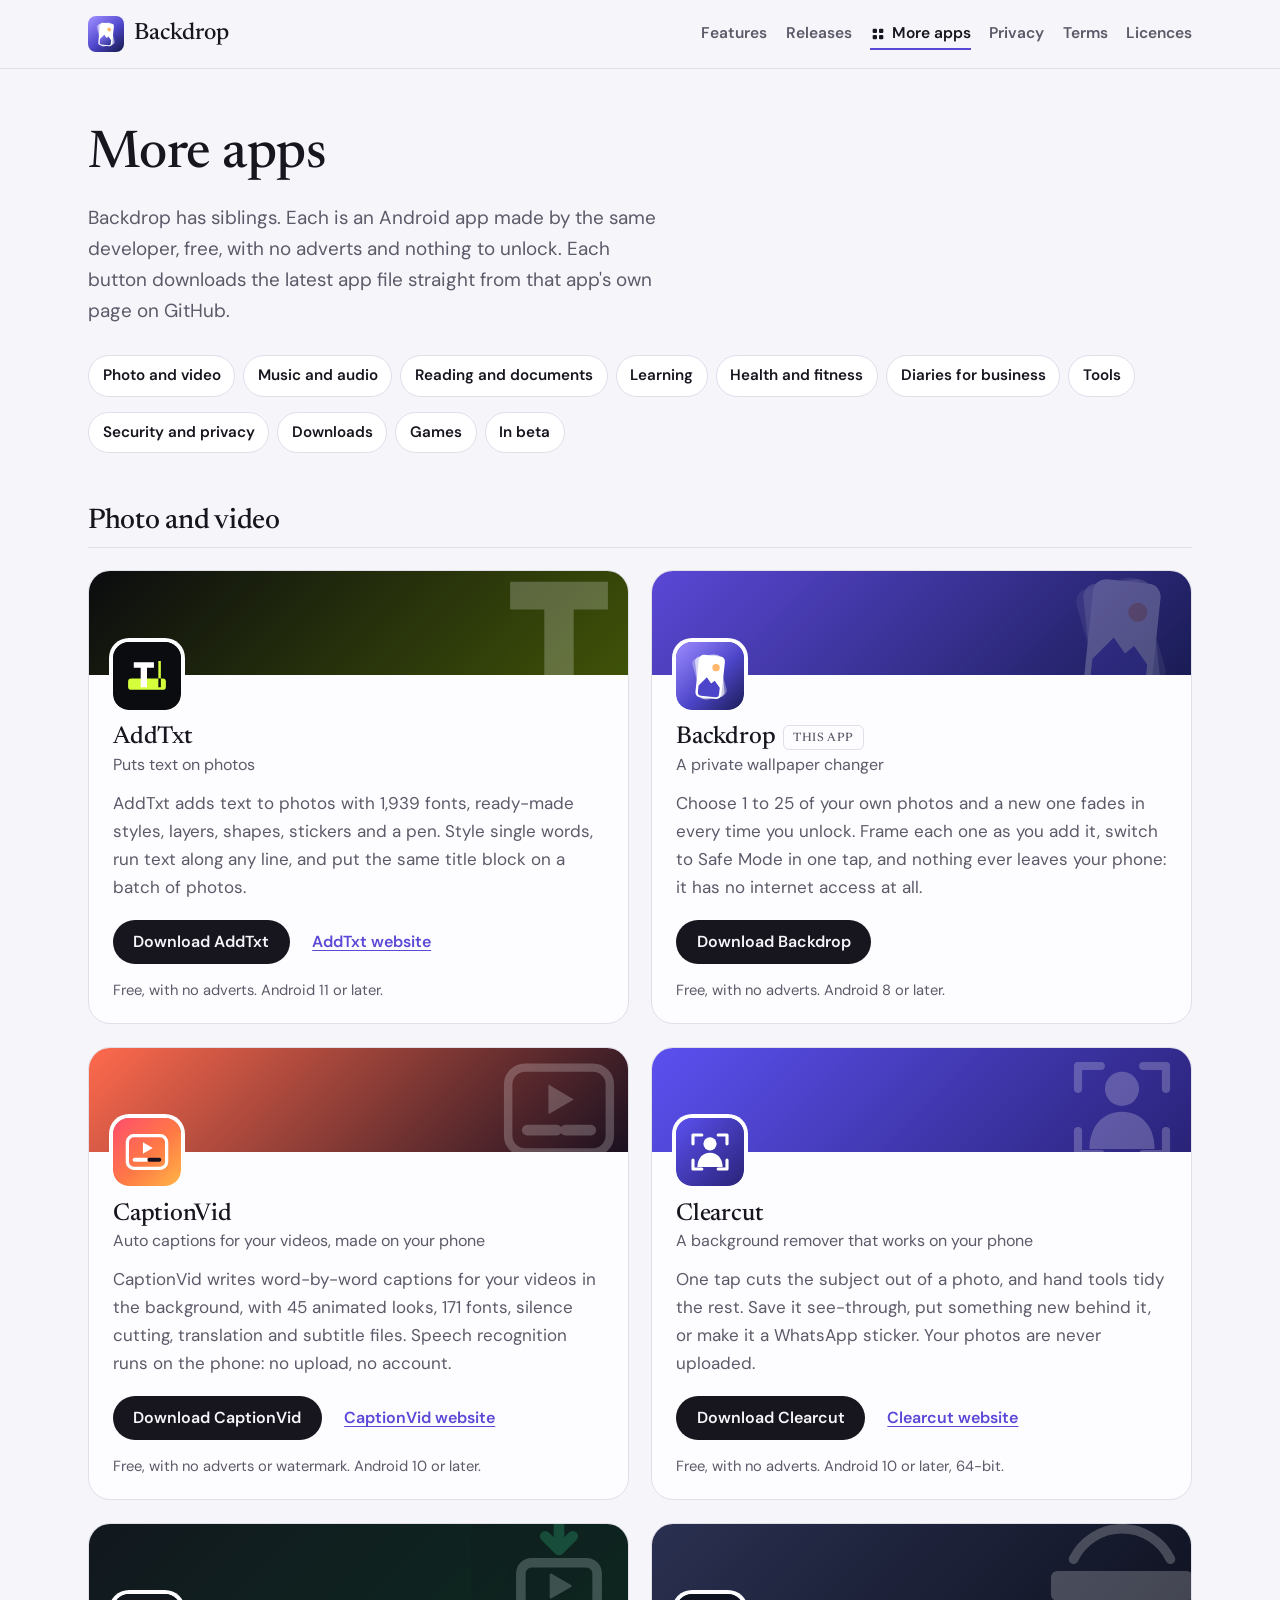
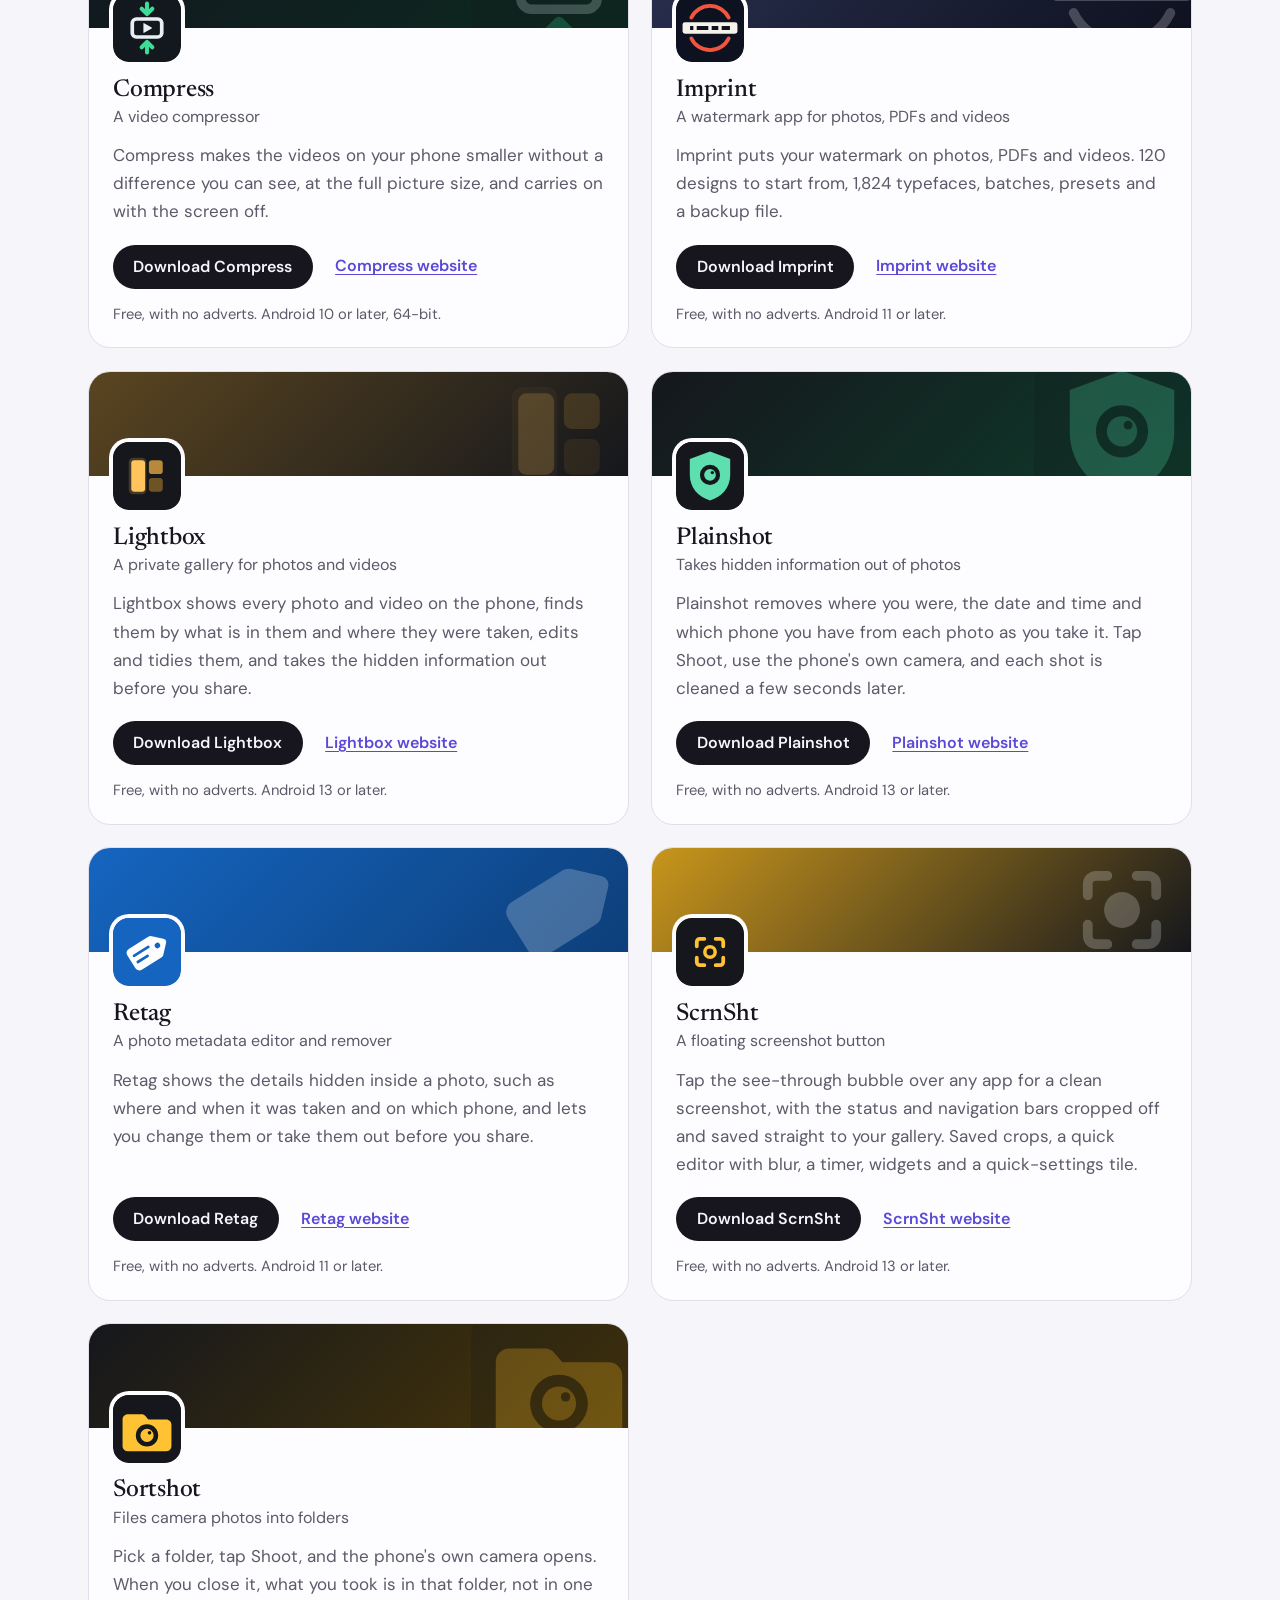
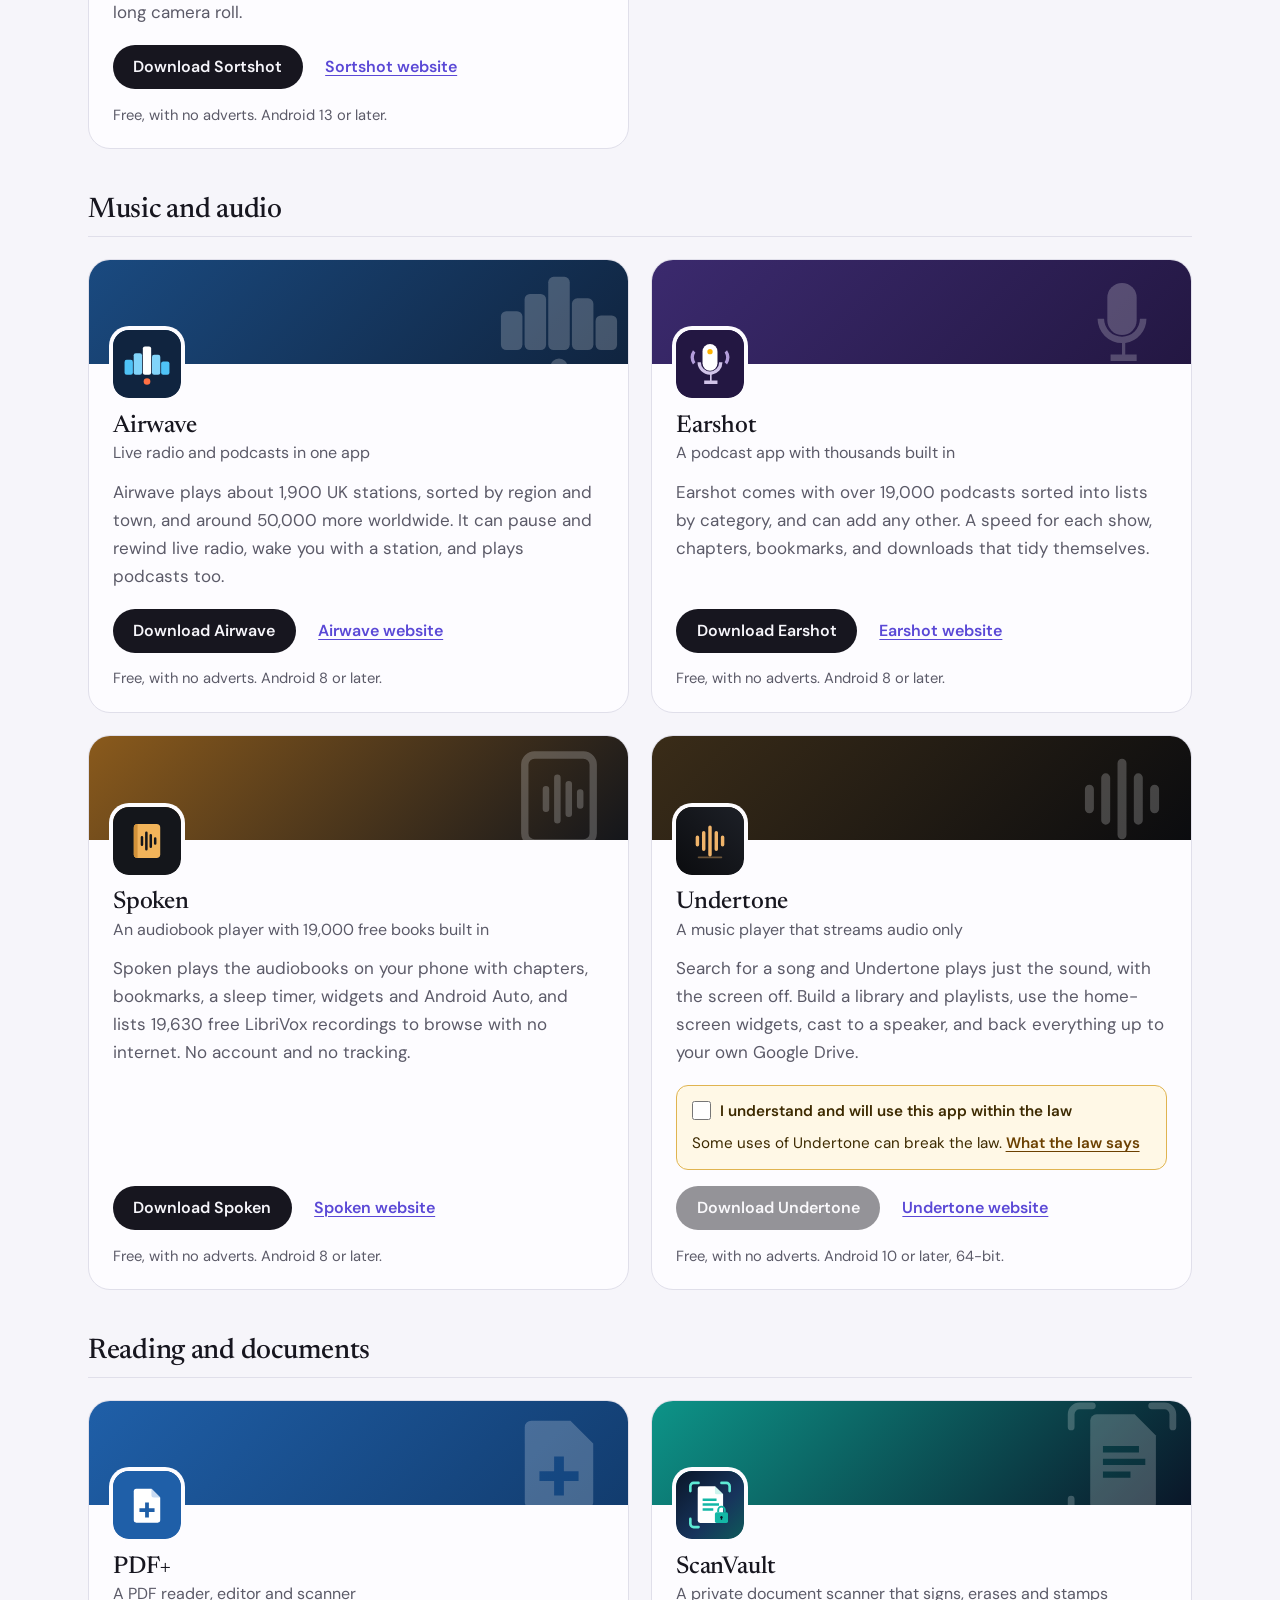
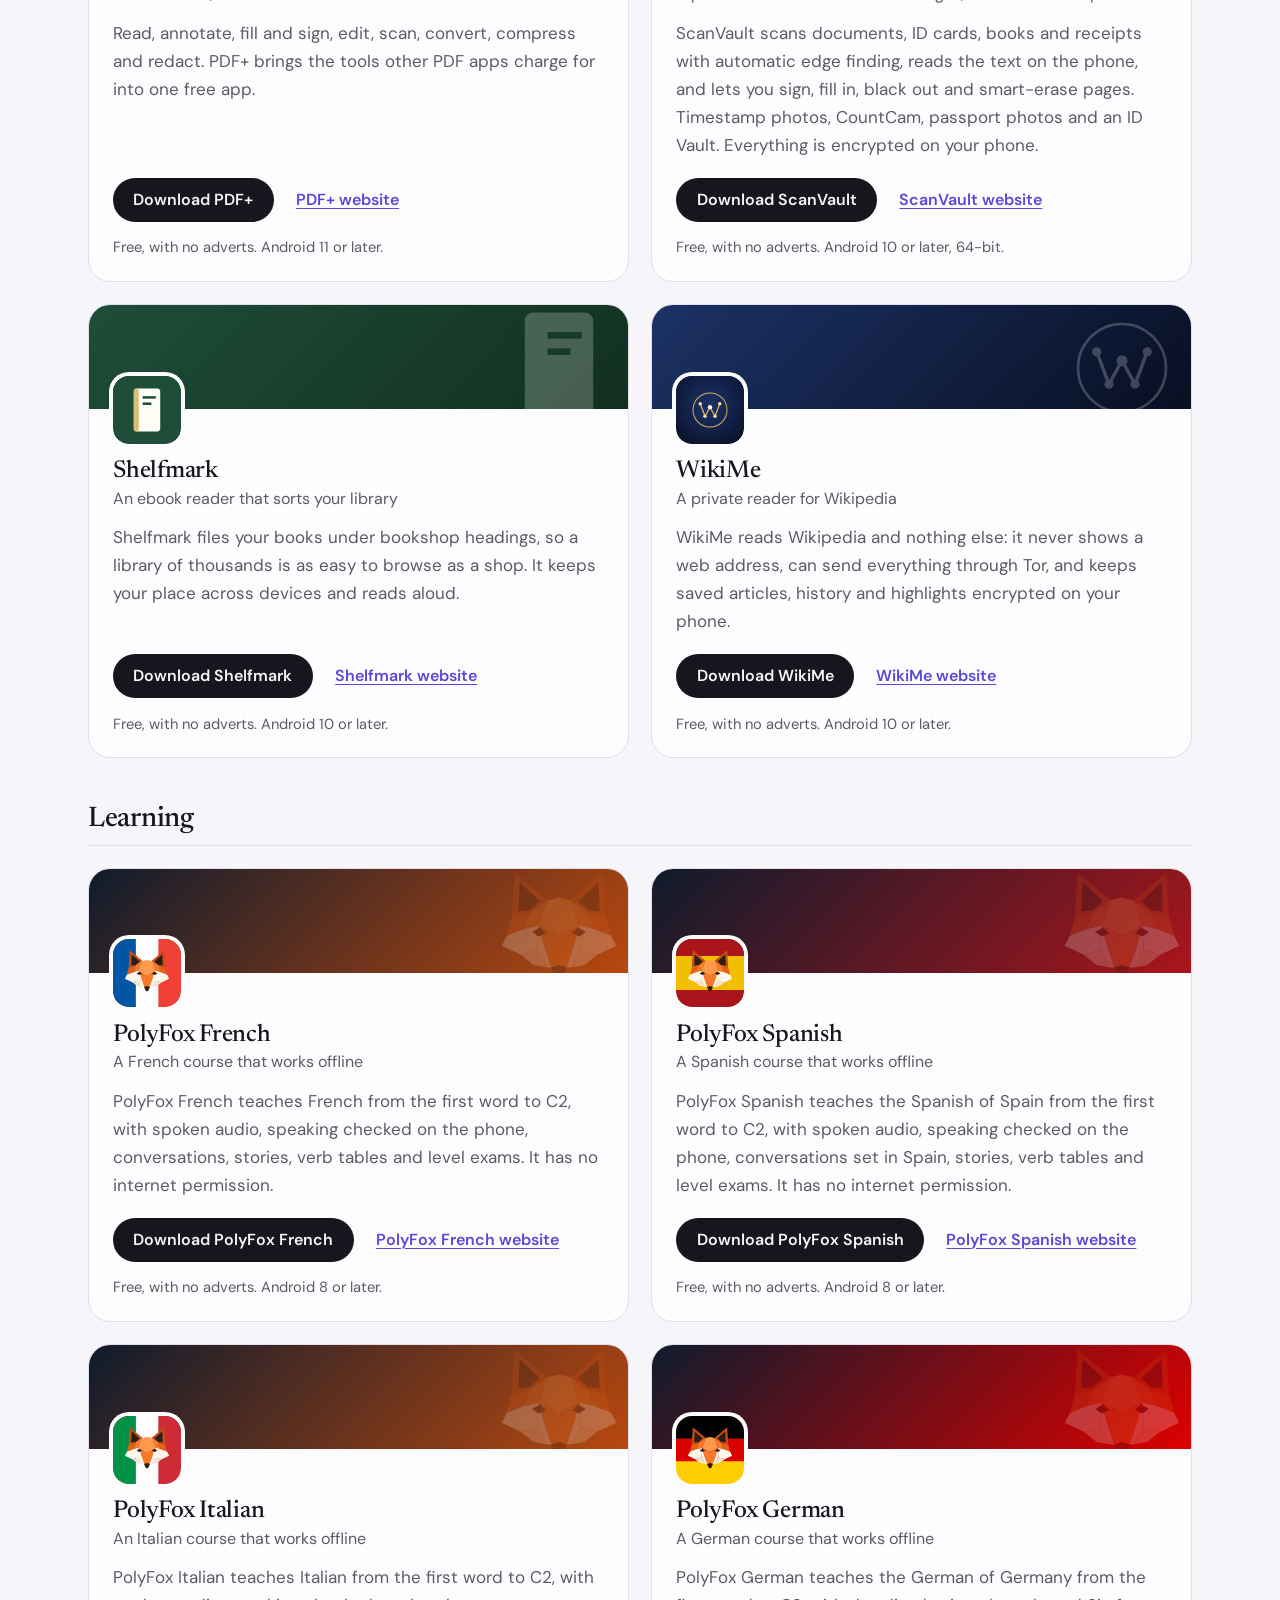
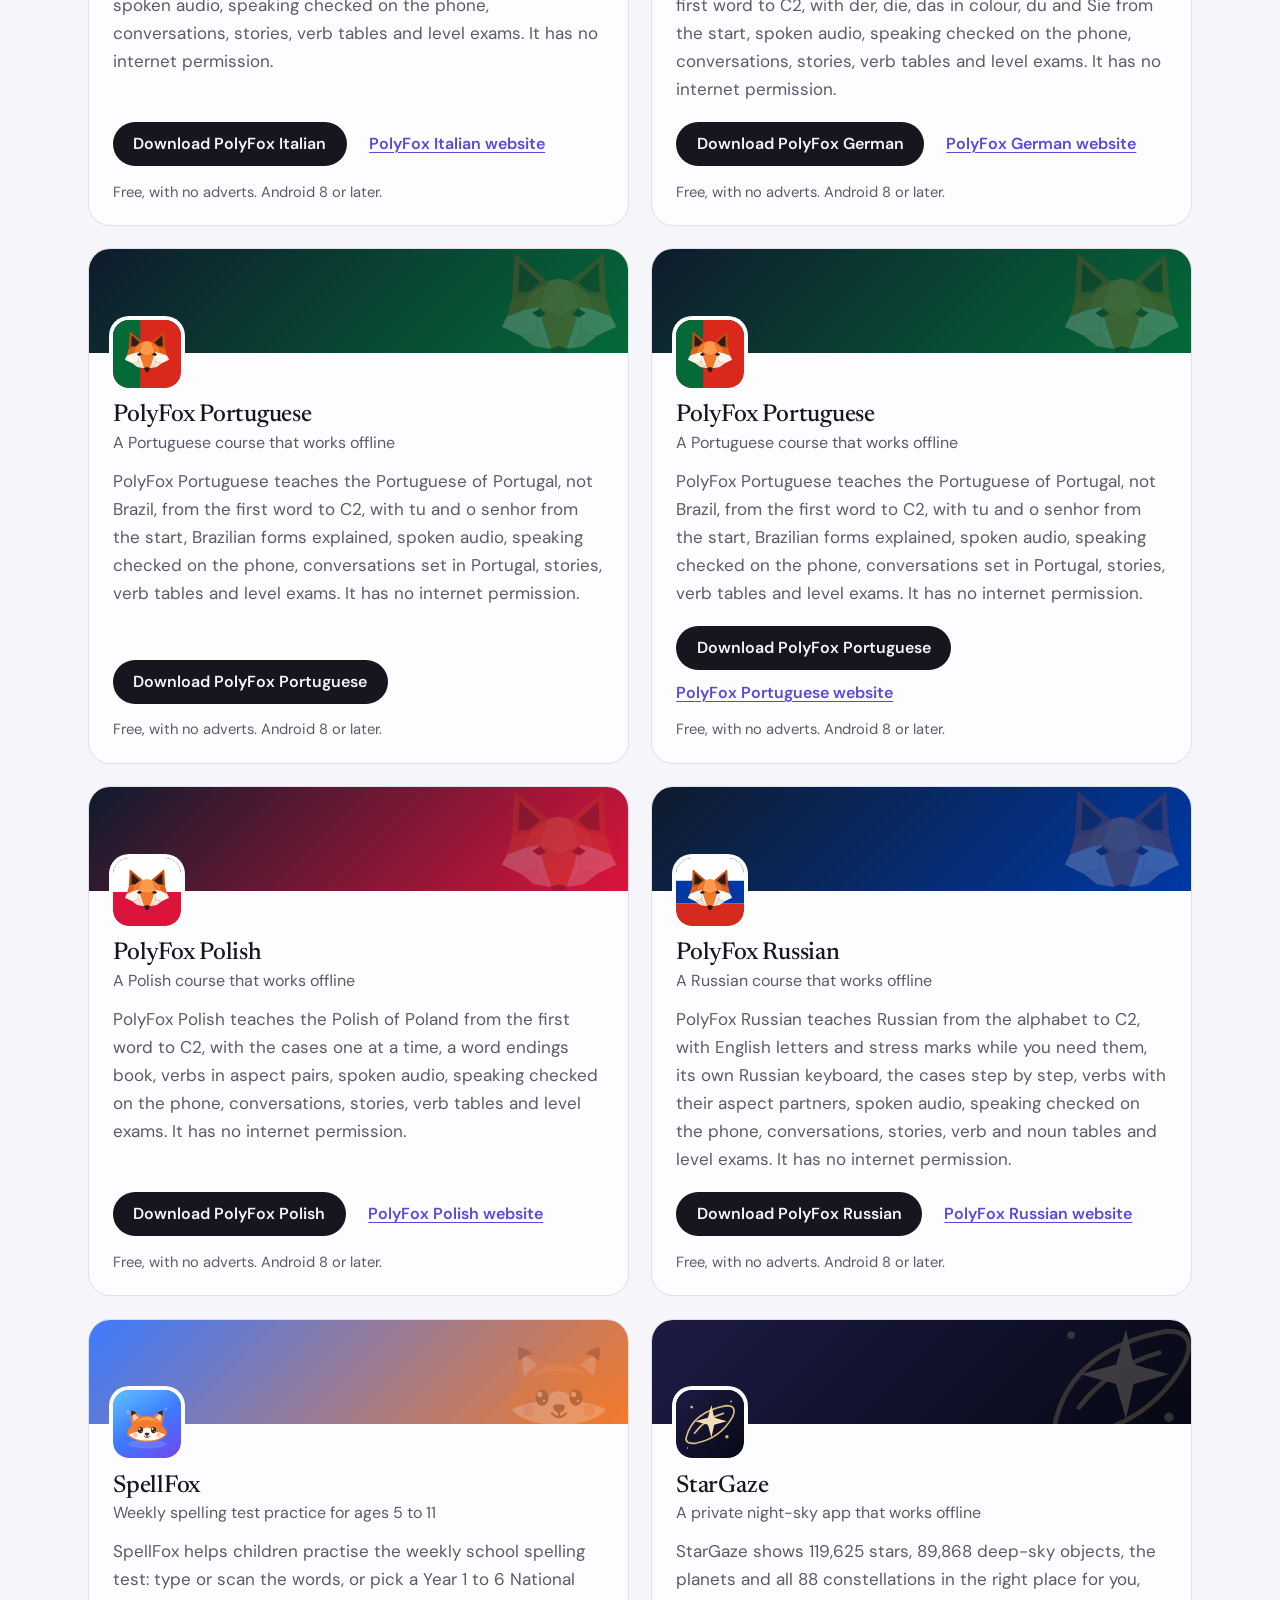
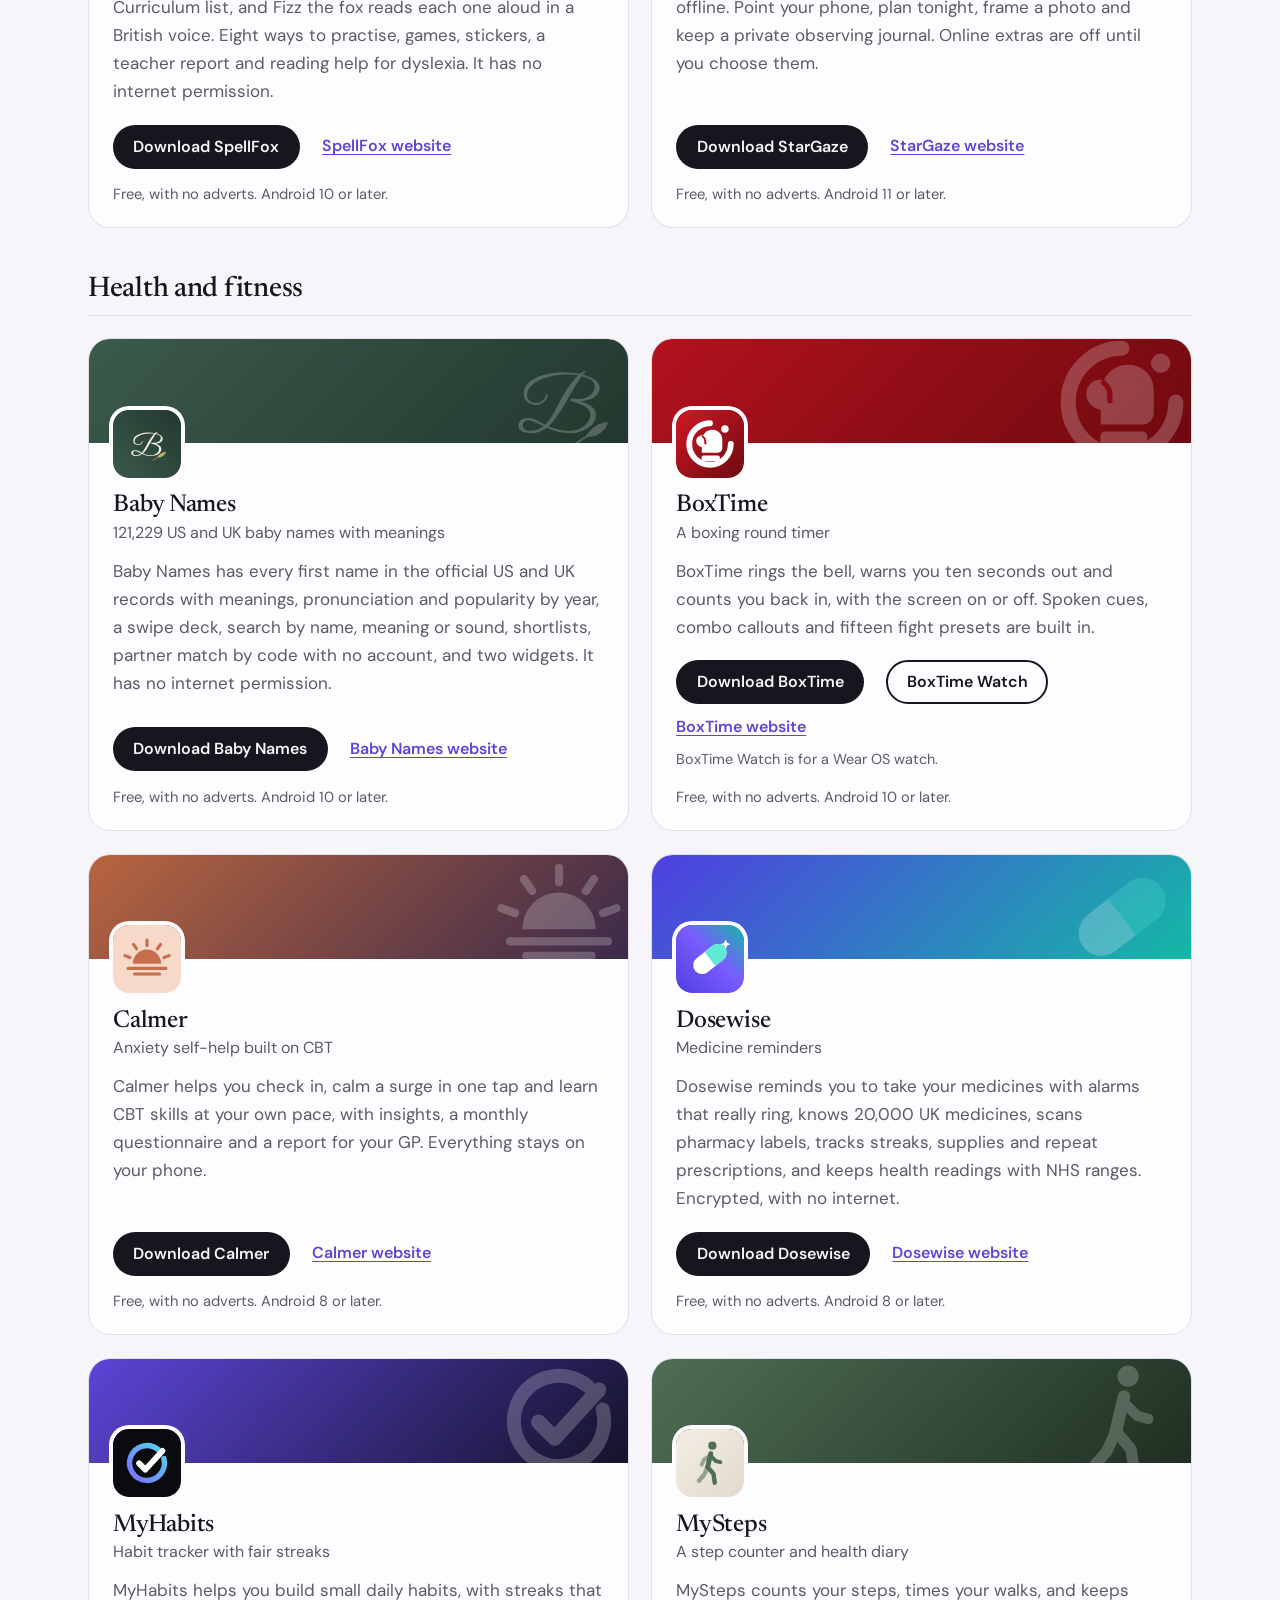
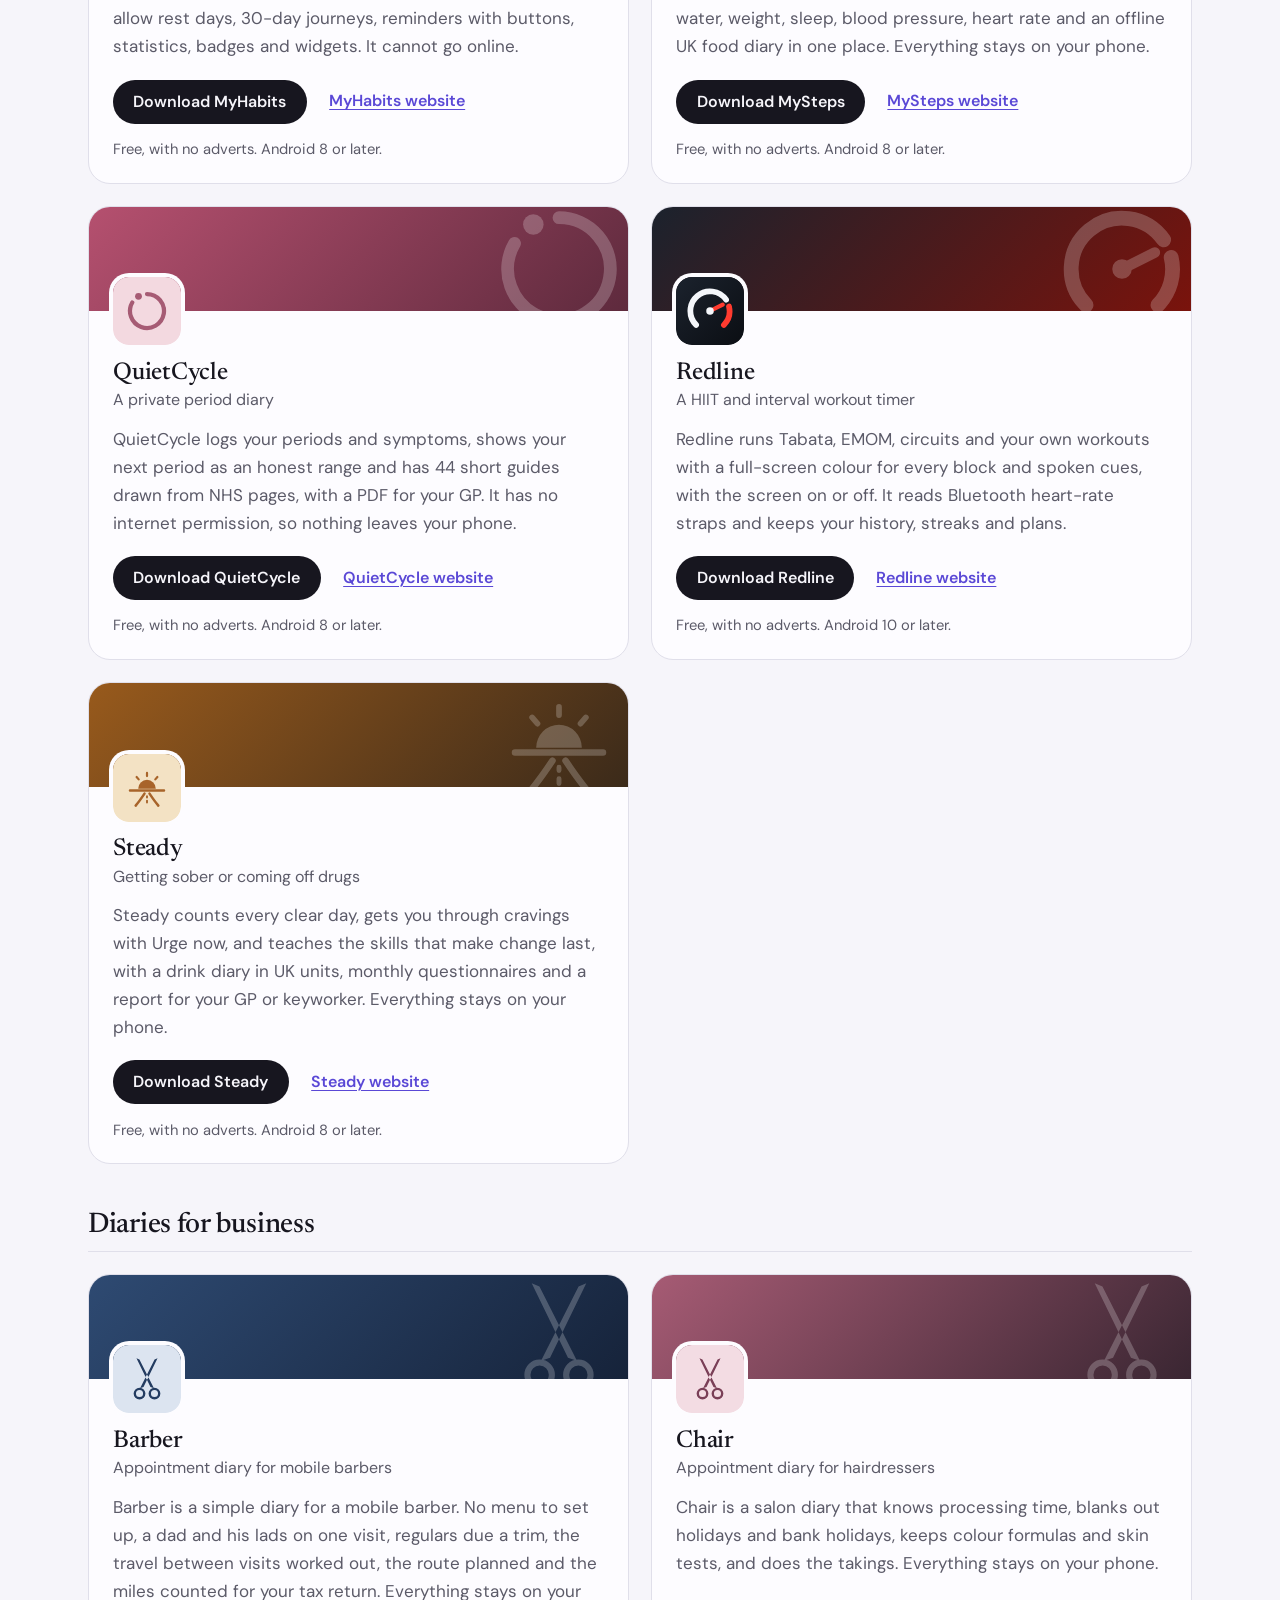
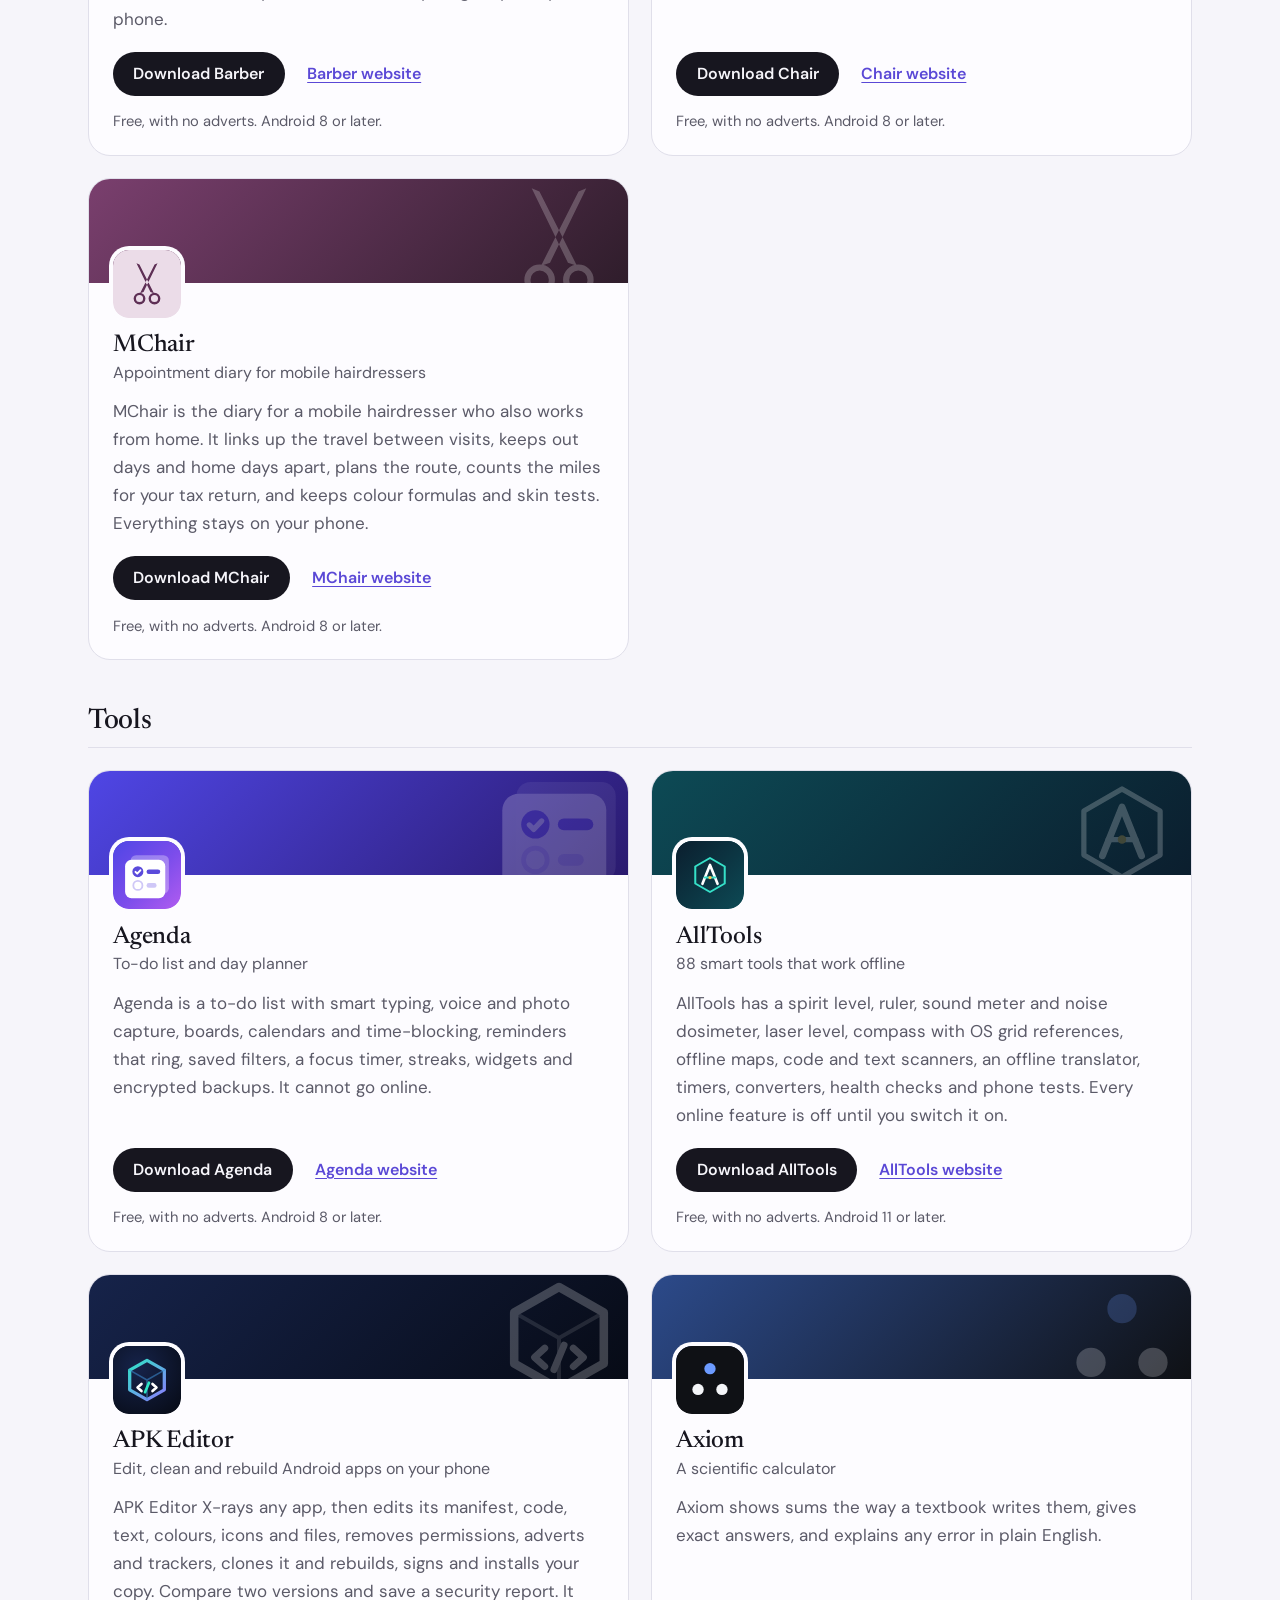
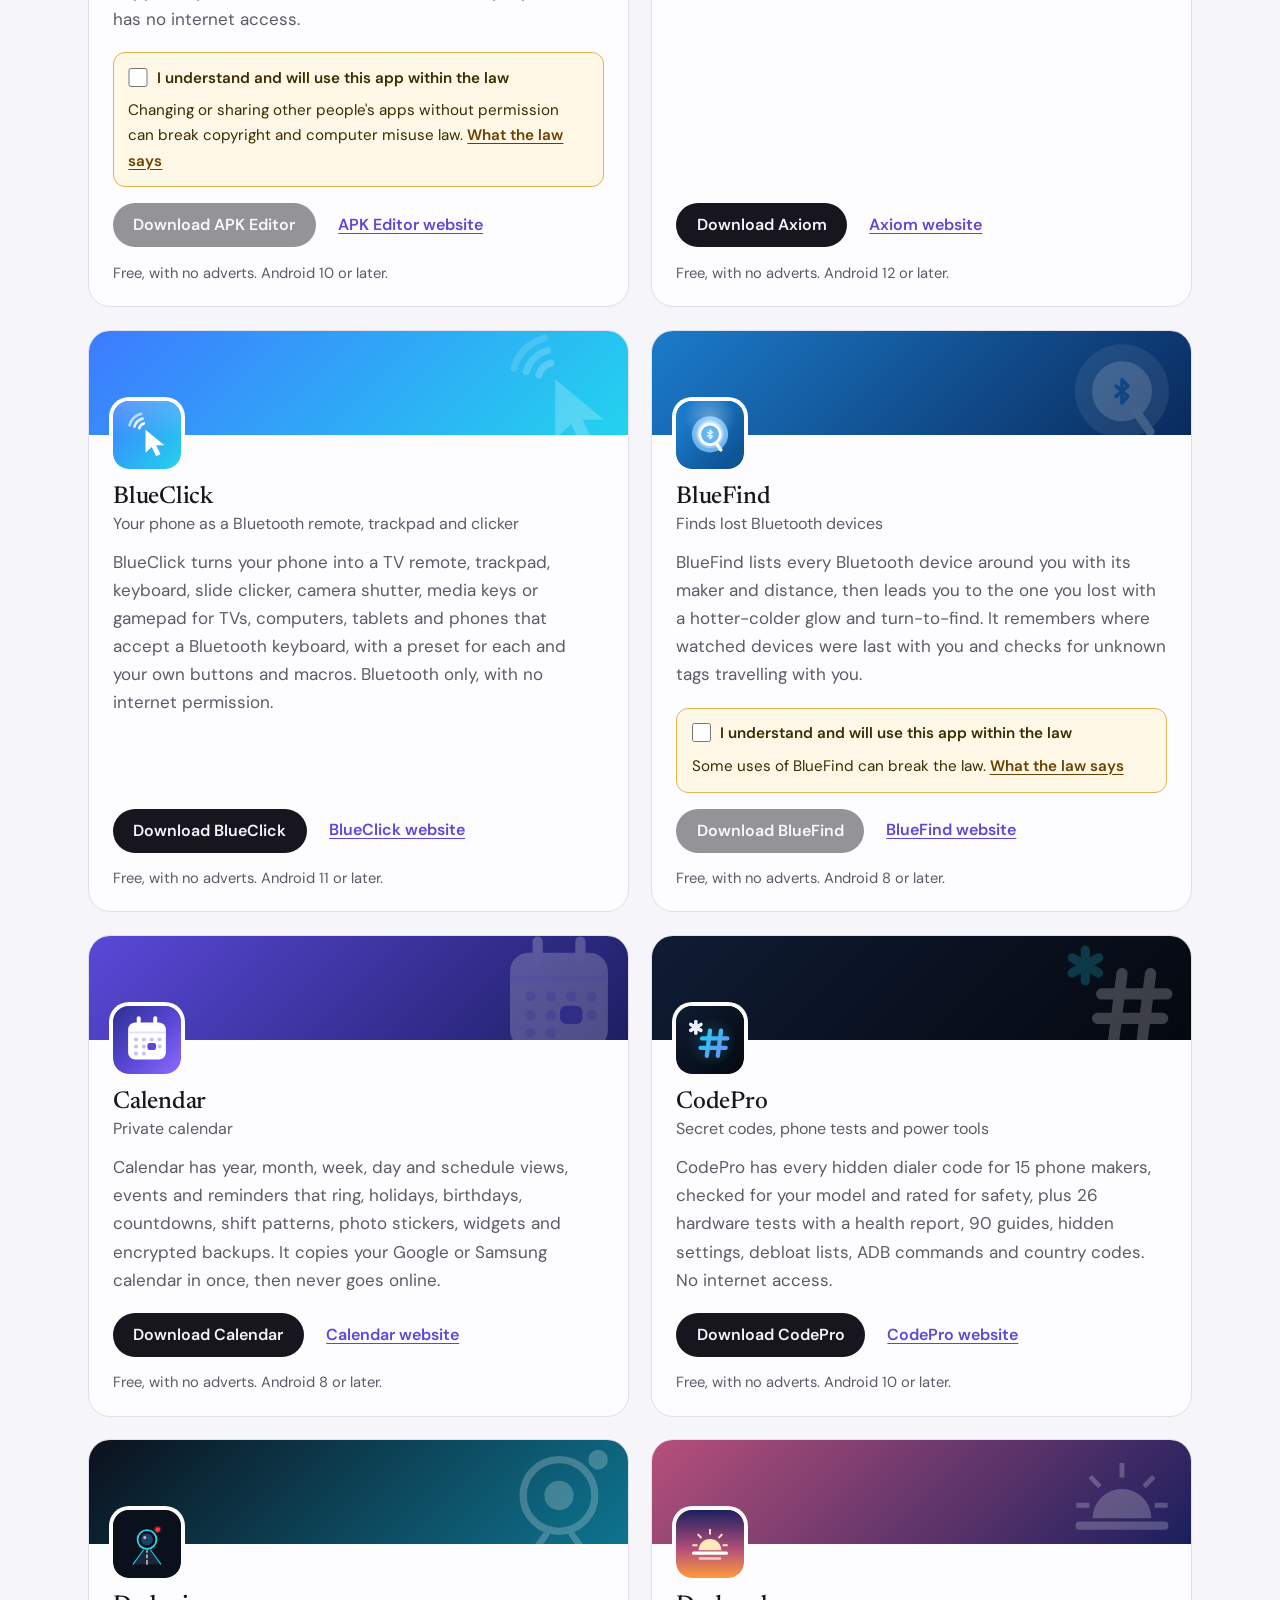
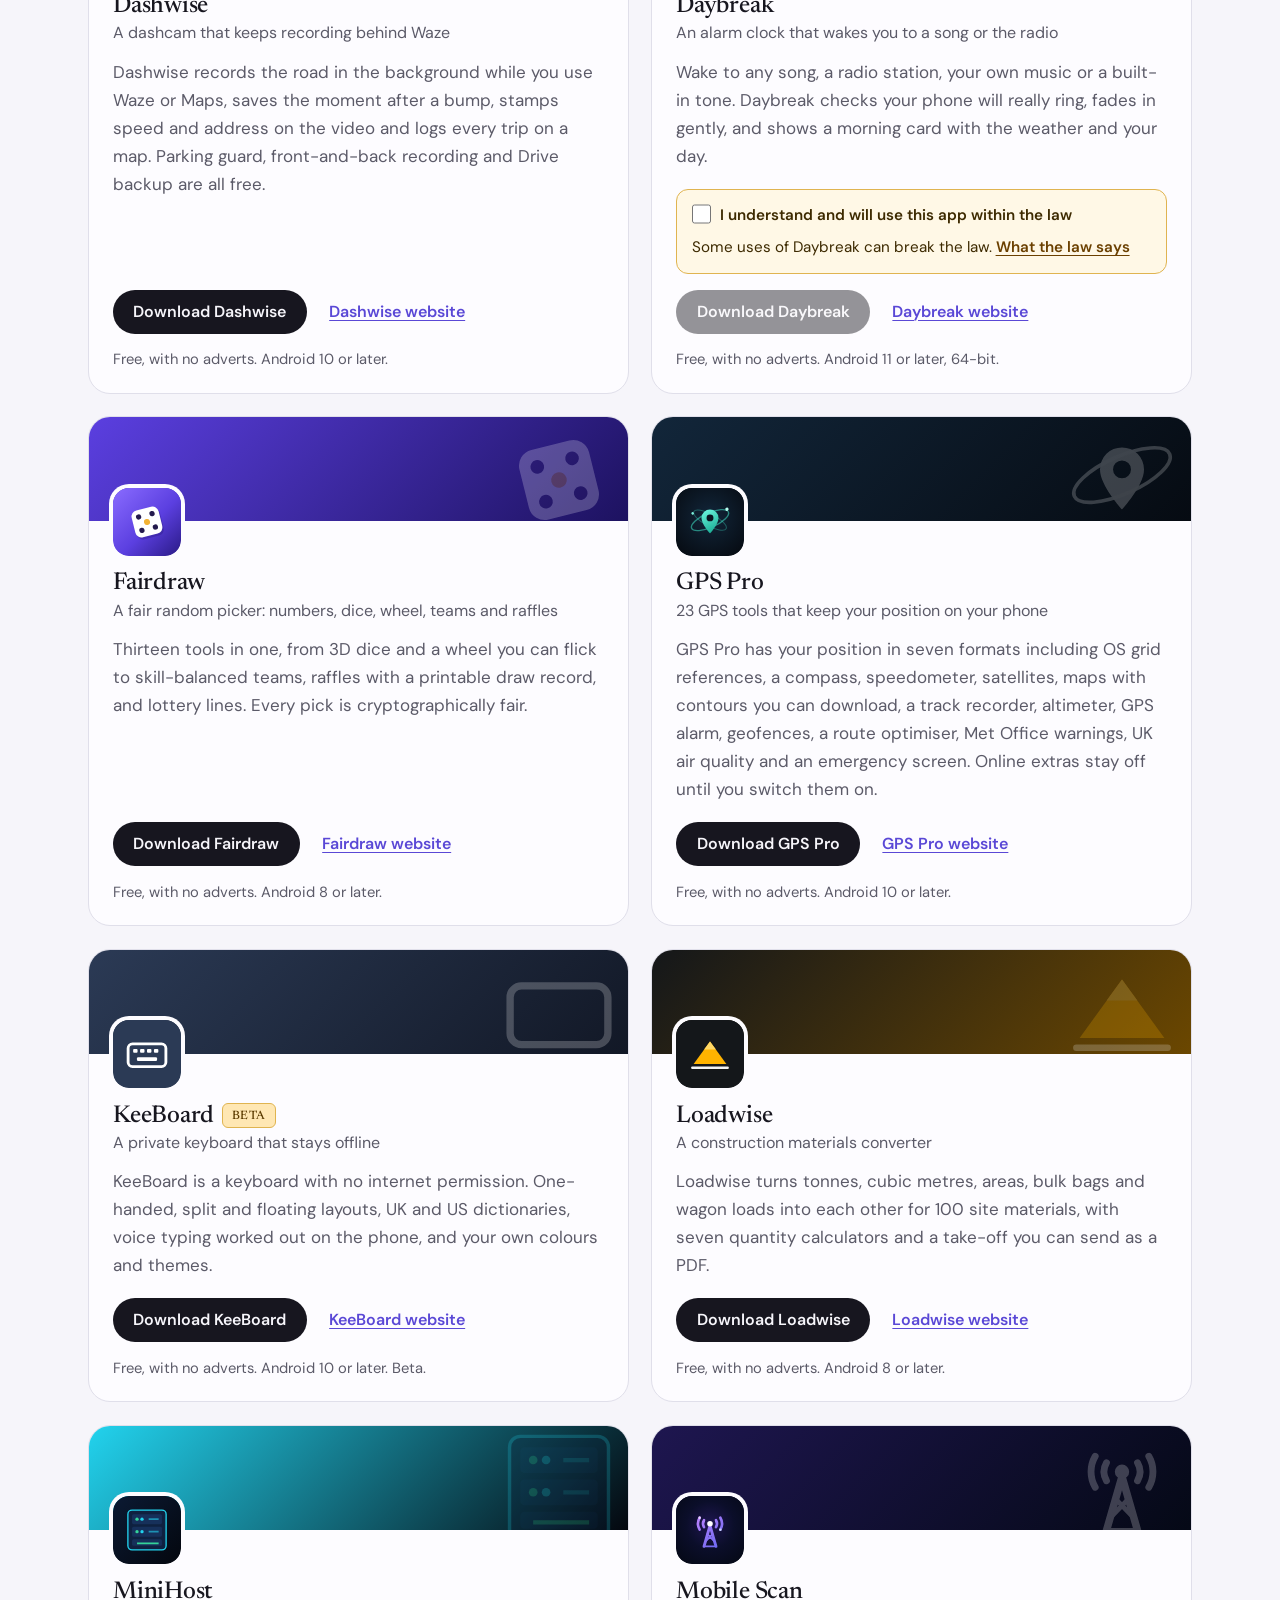
==== commit 3ea5a76b: "More apps: add SpellFox" ====
--- a/more-apps.html
+++ b/more-apps.html
@@ -4,7 +4,7 @@
 <meta charset="utf-8">
 <meta name="viewport" content="width=device-width, initial-scale=1">
 <title>More apps from the maker of Backdrop</title>
-<meta name="description" content="All 98 free Android apps from the maker of Backdrop, in one list by category, each with its download and a link to its website.">
+<meta name="description" content="All 99 free Android apps from the maker of Backdrop, in one list by category, each with its download and a link to its website.">
 <meta name="author" content="Jonathan Jackson">
 <link rel="canonical" href="https://customgpter.github.io/backdrop/more-apps.html">
 <meta name="theme-color" content="#f6f5fa" media="(prefers-color-scheme: light)">
@@ -12,7 +12,7 @@
 <meta property="og:type" content="website">
 <meta property="og:site_name" content="Backdrop">
 <meta property="og:title" content="More apps from the maker of Backdrop">
-<meta property="og:description" content="All 98 free Android apps from the maker of Backdrop, in one list by category, each with its download and a link to its website.">
+<meta property="og:description" content="All 99 free Android apps from the maker of Backdrop, in one list by category, each with its download and a link to its website.">
 <meta property="og:url" content="https://customgpter.github.io/backdrop/more-apps.html">
 <meta property="og:image" content="https://customgpter.github.io/backdrop/assets/og.png">
 <meta property="og:image:width" content="1200">
@@ -68,7 +68,7 @@
 <div class="mapps-group" role="group" aria-labelledby="apps-learning"><h2 class="mapps-cat" id="apps-learning">Learning</h2>
 <ul class="mapps"><li class="mapp" style="--b:#0f1b2d;--b2:#b8480f"><div class="mapp-cover" aria-hidden="true"><svg viewBox="0 0 108 108"><polygon fill="#C94E12" points="26.7,17.9 47.0,35.1 36.1,42.9 25.1,45.2"/><polygon fill="#C94E12" points="82.9,45.2 71.9,42.9 61.0,35.1 81.3,17.9"/><polygon fill="#2B1D17" points="29.8,24.1 42.3,35.8 36.1,41.3 29.0,42.1"/><polygon fill="#2B1D17" points="79.0,42.1 71.9,41.3 65.7,35.8 78.2,24.1"/><polygon fill="#FF9A4D" points="54.0,33.5 47.0,35.1 41.5,50.7 54.0,56.9"/><polygon fill="#FF9A4D" points="54.0,56.9 66.5,50.7 61.0,35.1 54.0,33.5"/><polygon fill="#F47A2A" points="47.0,35.1 36.1,42.9 32.2,53.0 41.5,50.7"/><polygon fill="#F47A2A" points="66.5,50.7 75.8,53.0 71.9,42.9 61.0,35.1"/><polygon fill="#E2611A" points="36.1,42.9 25.1,45.2 22.0,56.9 32.2,53.0"/><polygon fill="#E2611A" points="75.8,53.0 86.0,56.9 82.9,45.2 71.9,42.9"/><polygon fill="#FFF6EC" points="32.2,53.0 22.0,56.9 18.9,63.1 30.6,68.6 40.7,65.5 41.5,50.7"/><polygon fill="#FFF6EC" points="66.5,50.7 67.3,65.5 77.4,68.6 89.1,63.1 86.0,56.9 75.8,53.0"/><polygon fill="#F3E3D2" points="30.6,68.6 40.7,65.5 47.0,76.4 38.4,74.8"/><polygon fill="#F3E3D2" points="69.6,74.8 61.0,76.4 67.3,65.5 77.4,68.6"/><polygon fill="#F47A2A" points="41.5,50.7 54.0,56.9 54.0,78.0 49.3,76.4 44.6,62.4"/><polygon fill="#F47A2A" points="63.4,62.4 58.7,76.4 54.0,78.0 54.0,56.9 66.5,50.7"/><polygon fill="#FFF6EC" points="41.5,50.7 44.6,62.4 49.3,76.4 47.0,76.4 40.7,65.5"/><polygon fill="#FFF6EC" points="67.3,65.5 61.0,76.4 58.7,76.4 63.4,62.4 66.5,50.7"/><polygon fill="#2B1D17" points="49.3,76.4 54.0,74.8 58.7,76.4 56.3,81.9 54.0,83.4 51.7,81.9"/><polygon fill="#2B1D17" points="37.6,54.6 42.3,51.8 46.2,55.3 41.5,57.3"/><polygon fill="#2B1D17" points="66.5,57.3 61.8,55.3 65.7,51.8 70.4,54.6"/></svg></div><div class="mapp-body"><svg class="mapp-icon" viewBox="0 0 108 108" aria-hidden="true"><rect width="108" height="108" rx="24" fill="#EF4135"/><path fill="#FFFFFF" d="M36 0H72V108H36Z"/><path fill="#0055A4" d="M24 0H36V108H24A24 24 0 0 1 0 84V24A24 24 0 0 1 24 0Z"/><polygon fill="#C94E12" points="26.7,17.9 47.0,35.1 36.1,42.9 25.1,45.2"/><polygon fill="#C94E12" points="82.9,45.2 71.9,42.9 61.0,35.1 81.3,17.9"/><polygon fill="#2B1D17" points="29.8,24.1 42.3,35.8 36.1,41.3 29.0,42.1"/><polygon fill="#2B1D17" points="79.0,42.1 71.9,41.3 65.7,35.8 78.2,24.1"/><polygon fill="#FF9A4D" points="54.0,33.5 47.0,35.1 41.5,50.7 54.0,56.9"/><polygon fill="#FF9A4D" points="54.0,56.9 66.5,50.7 61.0,35.1 54.0,33.5"/><polygon fill="#F47A2A" points="47.0,35.1 36.1,42.9 32.2,53.0 41.5,50.7"/><polygon fill="#F47A2A" points="66.5,50.7 75.8,53.0 71.9,42.9 61.0,35.1"/><polygon fill="#E2611A" points="36.1,42.9 25.1,45.2 22.0,56.9 32.2,53.0"/><polygon fill="#E2611A" points="75.8,53.0 86.0,56.9 82.9,45.2 71.9,42.9"/><polygon fill="#FFF6EC" points="32.2,53.0 22.0,56.9 18.9,63.1 30.6,68.6 40.7,65.5 41.5,50.7"/><polygon fill="#FFF6EC" points="66.5,50.7 67.3,65.5 77.4,68.6 89.1,63.1 86.0,56.9 75.8,53.0"/><polygon fill="#F3E3D2" points="30.6,68.6 40.7,65.5 47.0,76.4 38.4,74.8"/><polygon fill="#F3E3D2" points="69.6,74.8 61.0,76.4 67.3,65.5 77.4,68.6"/><polygon fill="#F47A2A" points="41.5,50.7 54.0,56.9 54.0,78.0 49.3,76.4 44.6,62.4"/><polygon fill="#F47A2A" points="63.4,62.4 58.7,76.4 54.0,78.0 54.0,56.9 66.5,50.7"/><polygon fill="#FFF6EC" points="41.5,50.7 44.6,62.4 49.3,76.4 47.0,76.4 40.7,65.5"/><polygon fill="#FFF6EC" points="67.3,65.5 61.0,76.4 58.7,76.4 63.4,62.4 66.5,50.7"/><polygon fill="#2B1D17" points="49.3,76.4 54.0,74.8 58.7,76.4 56.3,81.9 54.0,83.4 51.7,81.9"/><polygon fill="#2B1D17" points="37.6,54.6 42.3,51.8 46.2,55.3 41.5,57.3"/><polygon fill="#2B1D17" points="66.5,57.3 61.8,55.3 65.7,51.8 70.4,54.6"/></svg><h3>PolyFox French</h3><p class="mapp-kind">A French course that works offline</p><p class="mapp-say">PolyFox French teaches French from the first word to C2, with spoken audio, speaking checked on the phone, conversations, stories, verb tables and level exams. It has no internet permission.</p><p class="mapp-go"><a class="button" href="https://github.com/CustomGPTer/polyfox/releases/latest/download/PolyFox.apk">Download PolyFox French</a><a class="mapp-site" href="https://customgpter.github.io/polyfox/">PolyFox French website</a></p><p class="mapp-needs">Free, with no adverts. Android 8 or later.</p></div></li><li class="mapp" style="--b:#0f1b2d;--b2:#aa151b"><div class="mapp-cover" aria-hidden="true"><svg viewBox="0 0 108 108"><polygon fill="#C94E12" points="26.7,17.9 47.0,35.1 36.1,42.9 25.1,45.2"/><polygon fill="#C94E12" points="82.9,45.2 71.9,42.9 61.0,35.1 81.3,17.9"/><polygon fill="#2B1D17" points="29.8,24.1 42.3,35.8 36.1,41.3 29.0,42.1"/><polygon fill="#2B1D17" points="79.0,42.1 71.9,41.3 65.7,35.8 78.2,24.1"/><polygon fill="#FF9A4D" points="54.0,33.5 47.0,35.1 41.5,50.7 54.0,56.9"/><polygon fill="#FF9A4D" points="54.0,56.9 66.5,50.7 61.0,35.1 54.0,33.5"/><polygon fill="#F47A2A" points="47.0,35.1 36.1,42.9 32.2,53.0 41.5,50.7"/><polygon fill="#F47A2A" points="66.5,50.7 75.8,53.0 71.9,42.9 61.0,35.1"/><polygon fill="#E2611A" points="36.1,42.9 25.1,45.2 22.0,56.9 32.2,53.0"/><polygon fill="#E2611A" points="75.8,53.0 86.0,56.9 82.9,45.2 71.9,42.9"/><polygon fill="#FFF6EC" points="32.2,53.0 22.0,56.9 18.9,63.1 30.6,68.6 40.7,65.5 41.5,50.7"/><polygon fill="#FFF6EC" points="66.5,50.7 67.3,65.5 77.4,68.6 89.1,63.1 86.0,56.9 75.8,53.0"/><polygon fill="#F3E3D2" points="30.6,68.6 40.7,65.5 47.0,76.4 38.4,74.8"/><polygon fill="#F3E3D2" points="69.6,74.8 61.0,76.4 67.3,65.5 77.4,68.6"/><polygon fill="#F47A2A" points="41.5,50.7 54.0,56.9 54.0,78.0 49.3,76.4 44.6,62.4"/><polygon fill="#F47A2A" points="63.4,62.4 58.7,76.4 54.0,78.0 54.0,56.9 66.5,50.7"/><polygon fill="#FFF6EC" points="41.5,50.7 44.6,62.4 49.3,76.4 47.0,76.4 40.7,65.5"/><polygon fill="#FFF6EC" points="67.3,65.5 61.0,76.4 58.7,76.4 63.4,62.4 66.5,50.7"/><polygon fill="#2B1D17" points="49.3,76.4 54.0,74.8 58.7,76.4 56.3,81.9 54.0,83.4 51.7,81.9"/><polygon fill="#2B1D17" points="37.6,54.6 42.3,51.8 46.2,55.3 41.5,57.3"/><polygon fill="#2B1D17" points="66.5,57.3 61.8,55.3 65.7,51.8 70.4,54.6"/></svg></div><div class="mapp-body"><svg class="mapp-icon" viewBox="0 0 108 108" aria-hidden="true"><rect width="108" height="108" rx="24" fill="#AA151B"/><path fill="#F1BF00" d="M0 27H108V81H0Z"/><polygon fill="#C94E12" points="26.7,17.9 47.0,35.1 36.1,42.9 25.1,45.2"/><polygon fill="#C94E12" points="82.9,45.2 71.9,42.9 61.0,35.1 81.3,17.9"/><polygon fill="#2B1D17" points="29.8,24.1 42.3,35.8 36.1,41.3 29.0,42.1"/><polygon fill="#2B1D17" points="79.0,42.1 71.9,41.3 65.7,35.8 78.2,24.1"/><polygon fill="#FF9A4D" points="54.0,33.5 47.0,35.1 41.5,50.7 54.0,56.9"/><polygon fill="#FF9A4D" points="54.0,56.9 66.5,50.7 61.0,35.1 54.0,33.5"/><polygon fill="#F47A2A" points="47.0,35.1 36.1,42.9 32.2,53.0 41.5,50.7"/><polygon fill="#F47A2A" points="66.5,50.7 75.8,53.0 71.9,42.9 61.0,35.1"/><polygon fill="#E2611A" points="36.1,42.9 25.1,45.2 22.0,56.9 32.2,53.0"/><polygon fill="#E2611A" points="75.8,53.0 86.0,56.9 82.9,45.2 71.9,42.9"/><polygon fill="#FFF6EC" points="32.2,53.0 22.0,56.9 18.9,63.1 30.6,68.6 40.7,65.5 41.5,50.7"/><polygon fill="#FFF6EC" points="66.5,50.7 67.3,65.5 77.4,68.6 89.1,63.1 86.0,56.9 75.8,53.0"/><polygon fill="#F3E3D2" points="30.6,68.6 40.7,65.5 47.0,76.4 38.4,74.8"/><polygon fill="#F3E3D2" points="69.6,74.8 61.0,76.4 67.3,65.5 77.4,68.6"/><polygon fill="#F47A2A" points="41.5,50.7 54.0,56.9 54.0,78.0 49.3,76.4 44.6,62.4"/><polygon fill="#F47A2A" points="63.4,62.4 58.7,76.4 54.0,78.0 54.0,56.9 66.5,50.7"/><polygon fill="#FFF6EC" points="41.5,50.7 44.6,62.4 49.3,76.4 47.0,76.4 40.7,65.5"/><polygon fill="#FFF6EC" points="67.3,65.5 61.0,76.4 58.7,76.4 63.4,62.4 66.5,50.7"/><polygon fill="#2B1D17" points="49.3,76.4 54.0,74.8 58.7,76.4 56.3,81.9 54.0,83.4 51.7,81.9"/><polygon fill="#2B1D17" points="37.6,54.6 42.3,51.8 46.2,55.3 41.5,57.3"/><polygon fill="#2B1D17" points="66.5,57.3 61.8,55.3 65.7,51.8 70.4,54.6"/></svg><h3>PolyFox Spanish</h3><p class="mapp-kind">A Spanish course that works offline</p><p class="mapp-say">PolyFox Spanish teaches the Spanish of Spain from the first word to C2, with spoken audio, speaking checked on the phone, conversations set in Spain, stories, verb tables and level exams. It has no internet permission.</p><p class="mapp-go"><a class="button" href="https://github.com/CustomGPTer/polyfox-spanish/releases/latest/download/PolyFox.apk">Download PolyFox Spanish</a><a class="mapp-site" href="https://customgpter.github.io/polyfox-spanish/">PolyFox Spanish website</a></p><p class="mapp-needs">Free, with no adverts. Android 8 or later.</p></div></li>
 <li class="mapp" style="--b:#0f1b2d;--b2:#b8480f"><div class="mapp-cover" aria-hidden="true"><svg viewBox="0 0 108 108"><polygon fill="#C94E12" points="26.7,17.9 47.0,35.1 36.1,42.9 25.1,45.2"/><polygon fill="#C94E12" points="82.9,45.2 71.9,42.9 61.0,35.1 81.3,17.9"/><polygon fill="#2B1D17" points="29.8,24.1 42.3,35.8 36.1,41.3 29.0,42.1"/><polygon fill="#2B1D17" points="79.0,42.1 71.9,41.3 65.7,35.8 78.2,24.1"/><polygon fill="#FF9A4D" points="54.0,33.5 47.0,35.1 41.5,50.7 54.0,56.9"/><polygon fill="#FF9A4D" points="54.0,56.9 66.5,50.7 61.0,35.1 54.0,33.5"/><polygon fill="#F47A2A" points="47.0,35.1 36.1,42.9 32.2,53.0 41.5,50.7"/><polygon fill="#F47A2A" points="66.5,50.7 75.8,53.0 71.9,42.9 61.0,35.1"/><polygon fill="#E2611A" points="36.1,42.9 25.1,45.2 22.0,56.9 32.2,53.0"/><polygon fill="#E2611A" points="75.8,53.0 86.0,56.9 82.9,45.2 71.9,42.9"/><polygon fill="#FFF6EC" points="32.2,53.0 22.0,56.9 18.9,63.1 30.6,68.6 40.7,65.5 41.5,50.7"/><polygon fill="#FFF6EC" points="66.5,50.7 67.3,65.5 77.4,68.6 89.1,63.1 86.0,56.9 75.8,53.0"/><polygon fill="#F3E3D2" points="30.6,68.6 40.7,65.5 47.0,76.4 38.4,74.8"/><polygon fill="#F3E3D2" points="69.6,74.8 61.0,76.4 67.3,65.5 77.4,68.6"/><polygon fill="#F47A2A" points="41.5,50.7 54.0,56.9 54.0,78.0 49.3,76.4 44.6,62.4"/><polygon fill="#F47A2A" points="63.4,62.4 58.7,76.4 54.0,78.0 54.0,56.9 66.5,50.7"/><polygon fill="#FFF6EC" points="41.5,50.7 44.6,62.4 49.3,76.4 47.0,76.4 40.7,65.5"/><polygon fill="#FFF6EC" points="67.3,65.5 61.0,76.4 58.7,76.4 63.4,62.4 66.5,50.7"/><polygon fill="#2B1D17" points="49.3,76.4 54.0,74.8 58.7,76.4 56.3,81.9 54.0,83.4 51.7,81.9"/><polygon fill="#2B1D17" points="37.6,54.6 42.3,51.8 46.2,55.3 41.5,57.3"/><polygon fill="#2B1D17" points="66.5,57.3 61.8,55.3 65.7,51.8 70.4,54.6"/></svg></div><div class="mapp-body"><svg class="mapp-icon" viewBox="0 0 108 108" aria-hidden="true"><rect width="108" height="108" rx="24" fill="#CE2B37"/><path fill="#FFFFFF" d="M36 0H72V108H36Z"/><path fill="#009246" d="M24 0H36V108H24A24 24 0 0 1 0 84V24A24 24 0 0 1 24 0Z"/><polygon fill="#C94E12" points="26.7,17.9 47.0,35.1 36.1,42.9 25.1,45.2"/><polygon fill="#C94E12" points="82.9,45.2 71.9,42.9 61.0,35.1 81.3,17.9"/><polygon fill="#2B1D17" points="29.8,24.1 42.3,35.8 36.1,41.3 29.0,42.1"/><polygon fill="#2B1D17" points="79.0,42.1 71.9,41.3 65.7,35.8 78.2,24.1"/><polygon fill="#FF9A4D" points="54.0,33.5 47.0,35.1 41.5,50.7 54.0,56.9"/><polygon fill="#FF9A4D" points="54.0,56.9 66.5,50.7 61.0,35.1 54.0,33.5"/><polygon fill="#F47A2A" points="47.0,35.1 36.1,42.9 32.2,53.0 41.5,50.7"/><polygon fill="#F47A2A" points="66.5,50.7 75.8,53.0 71.9,42.9 61.0,35.1"/><polygon fill="#E2611A" points="36.1,42.9 25.1,45.2 22.0,56.9 32.2,53.0"/><polygon fill="#E2611A" points="75.8,53.0 86.0,56.9 82.9,45.2 71.9,42.9"/><polygon fill="#FFF6EC" points="32.2,53.0 22.0,56.9 18.9,63.1 30.6,68.6 40.7,65.5 41.5,50.7"/><polygon fill="#FFF6EC" points="66.5,50.7 67.3,65.5 77.4,68.6 89.1,63.1 86.0,56.9 75.8,53.0"/><polygon fill="#F3E3D2" points="30.6,68.6 40.7,65.5 47.0,76.4 38.4,74.8"/><polygon fill="#F3E3D2" points="69.6,74.8 61.0,76.4 67.3,65.5 77.4,68.6"/><polygon fill="#F47A2A" points="41.5,50.7 54.0,56.9 54.0,78.0 49.3,76.4 44.6,62.4"/><polygon fill="#F47A2A" points="63.4,62.4 58.7,76.4 54.0,78.0 54.0,56.9 66.5,50.7"/><polygon fill="#FFF6EC" points="41.5,50.7 44.6,62.4 49.3,76.4 47.0,76.4 40.7,65.5"/><polygon fill="#FFF6EC" points="67.3,65.5 61.0,76.4 58.7,76.4 63.4,62.4 66.5,50.7"/><polygon fill="#2B1D17" points="49.3,76.4 54.0,74.8 58.7,76.4 56.3,81.9 54.0,83.4 51.7,81.9"/><polygon fill="#2B1D17" points="37.6,54.6 42.3,51.8 46.2,55.3 41.5,57.3"/><polygon fill="#2B1D17" points="66.5,57.3 61.8,55.3 65.7,51.8 70.4,54.6"/></svg><h3>PolyFox Italian</h3><p class="mapp-kind">An Italian course that works offline</p><p class="mapp-say">PolyFox Italian teaches Italian from the first word to C2, with spoken audio, speaking checked on the phone, conversations, stories, verb tables and level exams. It has no internet permission.</p><p class="mapp-go"><a class="button" href="https://github.com/CustomGPTer/polyfox-italian/releases/latest/download/PolyFox-Italian.apk">Download PolyFox Italian</a><a class="mapp-site" href="https://customgpter.github.io/polyfox-italian/">PolyFox Italian website</a></p><p class="mapp-needs">Free, with no adverts. Android 8 or later.</p></div></li>
-<li class="mapp" style="--b:#0f1b2d;--b2:#dd0000"><div class="mapp-cover" aria-hidden="true"><svg viewBox="0 0 108 108"><polygon fill="#C94E12" points="26.7,17.9 47.0,35.1 36.1,42.9 25.1,45.2"/><polygon fill="#C94E12" points="82.9,45.2 71.9,42.9 61.0,35.1 81.3,17.9"/><polygon fill="#2B1D17" points="29.8,24.1 42.3,35.8 36.1,41.3 29.0,42.1"/><polygon fill="#2B1D17" points="79.0,42.1 71.9,41.3 65.7,35.8 78.2,24.1"/><polygon fill="#FF9A4D" points="54.0,33.5 47.0,35.1 41.5,50.7 54.0,56.9"/><polygon fill="#FF9A4D" points="54.0,56.9 66.5,50.7 61.0,35.1 54.0,33.5"/><polygon fill="#F47A2A" points="47.0,35.1 36.1,42.9 32.2,53.0 41.5,50.7"/><polygon fill="#F47A2A" points="66.5,50.7 75.8,53.0 71.9,42.9 61.0,35.1"/><polygon fill="#E2611A" points="36.1,42.9 25.1,45.2 22.0,56.9 32.2,53.0"/><polygon fill="#E2611A" points="75.8,53.0 86.0,56.9 82.9,45.2 71.9,42.9"/><polygon fill="#FFF6EC" points="32.2,53.0 22.0,56.9 18.9,63.1 30.6,68.6 40.7,65.5 41.5,50.7"/><polygon fill="#FFF6EC" points="66.5,50.7 67.3,65.5 77.4,68.6 89.1,63.1 86.0,56.9 75.8,53.0"/><polygon fill="#F3E3D2" points="30.6,68.6 40.7,65.5 47.0,76.4 38.4,74.8"/><polygon fill="#F3E3D2" points="69.6,74.8 61.0,76.4 67.3,65.5 77.4,68.6"/><polygon fill="#F47A2A" points="41.5,50.7 54.0,56.9 54.0,78.0 49.3,76.4 44.6,62.4"/><polygon fill="#F47A2A" points="63.4,62.4 58.7,76.4 54.0,78.0 54.0,56.9 66.5,50.7"/><polygon fill="#FFF6EC" points="41.5,50.7 44.6,62.4 49.3,76.4 47.0,76.4 40.7,65.5"/><polygon fill="#FFF6EC" points="67.3,65.5 61.0,76.4 58.7,76.4 63.4,62.4 66.5,50.7"/><polygon fill="#2B1D17" points="49.3,76.4 54.0,74.8 58.7,76.4 56.3,81.9 54.0,83.4 51.7,81.9"/><polygon fill="#2B1D17" points="37.6,54.6 42.3,51.8 46.2,55.3 41.5,57.3"/><polygon fill="#2B1D17" points="66.5,57.3 61.8,55.3 65.7,51.8 70.4,54.6"/></svg></div><div class="mapp-body"><svg class="mapp-icon" viewBox="0 0 108 108" aria-hidden="true"><rect width="108" height="108" rx="24" fill="#FFCE00"/><path fill="#DD0000" d="M0 36H108V72H0Z"/><path fill="#000000" d="M24 0H84A24 24 0 0 1 108 24V36H0V24A24 24 0 0 1 24 0Z"/><polygon fill="#C94E12" points="26.7,17.9 47.0,35.1 36.1,42.9 25.1,45.2"/><polygon fill="#C94E12" points="82.9,45.2 71.9,42.9 61.0,35.1 81.3,17.9"/><polygon fill="#2B1D17" points="29.8,24.1 42.3,35.8 36.1,41.3 29.0,42.1"/><polygon fill="#2B1D17" points="79.0,42.1 71.9,41.3 65.7,35.8 78.2,24.1"/><polygon fill="#FF9A4D" points="54.0,33.5 47.0,35.1 41.5,50.7 54.0,56.9"/><polygon fill="#FF9A4D" points="54.0,56.9 66.5,50.7 61.0,35.1 54.0,33.5"/><polygon fill="#F47A2A" points="47.0,35.1 36.1,42.9 32.2,53.0 41.5,50.7"/><polygon fill="#F47A2A" points="66.5,50.7 75.8,53.0 71.9,42.9 61.0,35.1"/><polygon fill="#E2611A" points="36.1,42.9 25.1,45.2 22.0,56.9 32.2,53.0"/><polygon fill="#E2611A" points="75.8,53.0 86.0,56.9 82.9,45.2 71.9,42.9"/><polygon fill="#FFF6EC" points="32.2,53.0 22.0,56.9 18.9,63.1 30.6,68.6 40.7,65.5 41.5,50.7"/><polygon fill="#FFF6EC" points="66.5,50.7 67.3,65.5 77.4,68.6 89.1,63.1 86.0,56.9 75.8,53.0"/><polygon fill="#F3E3D2" points="30.6,68.6 40.7,65.5 47.0,76.4 38.4,74.8"/><polygon fill="#F3E3D2" points="69.6,74.8 61.0,76.4 67.3,65.5 77.4,68.6"/><polygon fill="#F47A2A" points="41.5,50.7 54.0,56.9 54.0,78.0 49.3,76.4 44.6,62.4"/><polygon fill="#F47A2A" points="63.4,62.4 58.7,76.4 54.0,78.0 54.0,56.9 66.5,50.7"/><polygon fill="#FFF6EC" points="41.5,50.7 44.6,62.4 49.3,76.4 47.0,76.4 40.7,65.5"/><polygon fill="#FFF6EC" points="67.3,65.5 61.0,76.4 58.7,76.4 63.4,62.4 66.5,50.7"/><polygon fill="#2B1D17" points="49.3,76.4 54.0,74.8 58.7,76.4 56.3,81.9 54.0,83.4 51.7,81.9"/><polygon fill="#2B1D17" points="37.6,54.6 42.3,51.8 46.2,55.3 41.5,57.3"/><polygon fill="#2B1D17" points="66.5,57.3 61.8,55.3 65.7,51.8 70.4,54.6"/></svg><h3>PolyFox German</h3><p class="mapp-kind">A German course that works offline</p><p class="mapp-say">PolyFox German teaches the German of Germany from the first word to C2, with der, die, das in colour, du and Sie from the start, spoken audio, speaking checked on the phone, conversations, stories, verb tables and level exams. It has no internet permission.</p><p class="mapp-go"><a class="button" href="https://github.com/CustomGPTer/polyfox-german/releases/latest/download/PolyFoxGerman.apk">Download PolyFox German</a><a class="mapp-site" href="https://customgpter.github.io/polyfox-german/">PolyFox German website</a></p><p class="mapp-needs">Free, with no adverts. Android 8 or later.</p></div></li><li class="mapp" style="--b:#0f1b2d;--b2:#046a38"><div class="mapp-cover" aria-hidden="true"><svg viewBox="0 0 108 108"><polygon fill="#C94E12" points="26.7,17.9 47.0,35.1 36.1,42.9 25.1,45.2"/><polygon fill="#C94E12" points="82.9,45.2 71.9,42.9 61.0,35.1 81.3,17.9"/><polygon fill="#2B1D17" points="29.8,24.1 42.3,35.8 36.1,41.3 29.0,42.1"/><polygon fill="#2B1D17" points="79.0,42.1 71.9,41.3 65.7,35.8 78.2,24.1"/><polygon fill="#FF9A4D" points="54.0,33.5 47.0,35.1 41.5,50.7 54.0,56.9"/><polygon fill="#FF9A4D" points="54.0,56.9 66.5,50.7 61.0,35.1 54.0,33.5"/><polygon fill="#F47A2A" points="47.0,35.1 36.1,42.9 32.2,53.0 41.5,50.7"/><polygon fill="#F47A2A" points="66.5,50.7 75.8,53.0 71.9,42.9 61.0,35.1"/><polygon fill="#E2611A" points="36.1,42.9 25.1,45.2 22.0,56.9 32.2,53.0"/><polygon fill="#E2611A" points="75.8,53.0 86.0,56.9 82.9,45.2 71.9,42.9"/><polygon fill="#FFF6EC" points="32.2,53.0 22.0,56.9 18.9,63.1 30.6,68.6 40.7,65.5 41.5,50.7"/><polygon fill="#FFF6EC" points="66.5,50.7 67.3,65.5 77.4,68.6 89.1,63.1 86.0,56.9 75.8,53.0"/><polygon fill="#F3E3D2" points="30.6,68.6 40.7,65.5 47.0,76.4 38.4,74.8"/><polygon fill="#F3E3D2" points="69.6,74.8 61.0,76.4 67.3,65.5 77.4,68.6"/><polygon fill="#F47A2A" points="41.5,50.7 54.0,56.9 54.0,78.0 49.3,76.4 44.6,62.4"/><polygon fill="#F47A2A" points="63.4,62.4 58.7,76.4 54.0,78.0 54.0,56.9 66.5,50.7"/><polygon fill="#FFF6EC" points="41.5,50.7 44.6,62.4 49.3,76.4 47.0,76.4 40.7,65.5"/><polygon fill="#FFF6EC" points="67.3,65.5 61.0,76.4 58.7,76.4 63.4,62.4 66.5,50.7"/><polygon fill="#2B1D17" points="49.3,76.4 54.0,74.8 58.7,76.4 56.3,81.9 54.0,83.4 51.7,81.9"/><polygon fill="#2B1D17" points="37.6,54.6 42.3,51.8 46.2,55.3 41.5,57.3"/><polygon fill="#2B1D17" points="66.5,57.3 61.8,55.3 65.7,51.8 70.4,54.6"/></svg></div><div class="mapp-body"><svg class="mapp-icon" viewBox="0 0 108 108" aria-hidden="true"><rect width="108" height="108" rx="24" fill="#DA291C"/><path fill="#046A38" d="M24 0H43.2V108H24A24 24 0 0 1 0 84V24A24 24 0 0 1 24 0Z"/><circle cx="43.2" cy="54" r="16" fill="none" stroke="#FFD100" stroke-width="3.2"/><polygon fill="#C94E12" points="26.7,17.9 47.0,35.1 36.1,42.9 25.1,45.2"/><polygon fill="#C94E12" points="82.9,45.2 71.9,42.9 61.0,35.1 81.3,17.9"/><polygon fill="#2B1D17" points="29.8,24.1 42.3,35.8 36.1,41.3 29.0,42.1"/><polygon fill="#2B1D17" points="79.0,42.1 71.9,41.3 65.7,35.8 78.2,24.1"/><polygon fill="#FF9A4D" points="54.0,33.5 47.0,35.1 41.5,50.7 54.0,56.9"/><polygon fill="#FF9A4D" points="54.0,56.9 66.5,50.7 61.0,35.1 54.0,33.5"/><polygon fill="#F47A2A" points="47.0,35.1 36.1,42.9 32.2,53.0 41.5,50.7"/><polygon fill="#F47A2A" points="66.5,50.7 75.8,53.0 71.9,42.9 61.0,35.1"/><polygon fill="#E2611A" points="36.1,42.9 25.1,45.2 22.0,56.9 32.2,53.0"/><polygon fill="#E2611A" points="75.8,53.0 86.0,56.9 82.9,45.2 71.9,42.9"/><polygon fill="#FFF6EC" points="32.2,53.0 22.0,56.9 18.9,63.1 30.6,68.6 40.7,65.5 41.5,50.7"/><polygon fill="#FFF6EC" points="66.5,50.7 67.3,65.5 77.4,68.6 89.1,63.1 86.0,56.9 75.8,53.0"/><polygon fill="#F3E3D2" points="30.6,68.6 40.7,65.5 47.0,76.4 38.4,74.8"/><polygon fill="#F3E3D2" points="69.6,74.8 61.0,76.4 67.3,65.5 77.4,68.6"/><polygon fill="#F47A2A" points="41.5,50.7 54.0,56.9 54.0,78.0 49.3,76.4 44.6,62.4"/><polygon fill="#F47A2A" points="63.4,62.4 58.7,76.4 54.0,78.0 54.0,56.9 66.5,50.7"/><polygon fill="#FFF6EC" points="41.5,50.7 44.6,62.4 49.3,76.4 47.0,76.4 40.7,65.5"/><polygon fill="#FFF6EC" points="67.3,65.5 61.0,76.4 58.7,76.4 63.4,62.4 66.5,50.7"/><polygon fill="#2B1D17" points="49.3,76.4 54.0,74.8 58.7,76.4 56.3,81.9 54.0,83.4 51.7,81.9"/><polygon fill="#2B1D17" points="37.6,54.6 42.3,51.8 46.2,55.3 41.5,57.3"/><polygon fill="#2B1D17" points="66.5,57.3 61.8,55.3 65.7,51.8 70.4,54.6"/></svg><h3>PolyFox Portuguese</h3><p class="mapp-kind">A Portuguese course that works offline</p><p class="mapp-say">PolyFox Portuguese teaches the Portuguese of Portugal, not Brazil, from the first word to C2, with tu and o senhor from the start, Brazilian forms explained, spoken audio, speaking checked on the phone, conversations set in Portugal, stories, verb tables and level exams. It has no internet permission.</p><p class="mapp-go"><a class="button" href="https://github.com/CustomGPTer/polyfox-portuguese/releases/latest/download/PolyFoxPortuguese.apk">Download PolyFox Portuguese</a></p><p class="mapp-needs">Free, with no adverts. Android 8 or later.</p></div></li><li class="mapp" style="--b:#0f1b2d;--b2:#046a38"><div class="mapp-cover" aria-hidden="true"><svg viewBox="0 0 108 108"><polygon fill="#C94E12" points="26.7,17.9 47.0,35.1 36.1,42.9 25.1,45.2"/><polygon fill="#C94E12" points="82.9,45.2 71.9,42.9 61.0,35.1 81.3,17.9"/><polygon fill="#2B1D17" points="29.8,24.1 42.3,35.8 36.1,41.3 29.0,42.1"/><polygon fill="#2B1D17" points="79.0,42.1 71.9,41.3 65.7,35.8 78.2,24.1"/><polygon fill="#FF9A4D" points="54.0,33.5 47.0,35.1 41.5,50.7 54.0,56.9"/><polygon fill="#FF9A4D" points="54.0,56.9 66.5,50.7 61.0,35.1 54.0,33.5"/><polygon fill="#F47A2A" points="47.0,35.1 36.1,42.9 32.2,53.0 41.5,50.7"/><polygon fill="#F47A2A" points="66.5,50.7 75.8,53.0 71.9,42.9 61.0,35.1"/><polygon fill="#E2611A" points="36.1,42.9 25.1,45.2 22.0,56.9 32.2,53.0"/><polygon fill="#E2611A" points="75.8,53.0 86.0,56.9 82.9,45.2 71.9,42.9"/><polygon fill="#FFF6EC" points="32.2,53.0 22.0,56.9 18.9,63.1 30.6,68.6 40.7,65.5 41.5,50.7"/><polygon fill="#FFF6EC" points="66.5,50.7 67.3,65.5 77.4,68.6 89.1,63.1 86.0,56.9 75.8,53.0"/><polygon fill="#F3E3D2" points="30.6,68.6 40.7,65.5 47.0,76.4 38.4,74.8"/><polygon fill="#F3E3D2" points="69.6,74.8 61.0,76.4 67.3,65.5 77.4,68.6"/><polygon fill="#F47A2A" points="41.5,50.7 54.0,56.9 54.0,78.0 49.3,76.4 44.6,62.4"/><polygon fill="#F47A2A" points="63.4,62.4 58.7,76.4 54.0,78.0 54.0,56.9 66.5,50.7"/><polygon fill="#FFF6EC" points="41.5,50.7 44.6,62.4 49.3,76.4 47.0,76.4 40.7,65.5"/><polygon fill="#FFF6EC" points="67.3,65.5 61.0,76.4 58.7,76.4 63.4,62.4 66.5,50.7"/><polygon fill="#2B1D17" points="49.3,76.4 54.0,74.8 58.7,76.4 56.3,81.9 54.0,83.4 51.7,81.9"/><polygon fill="#2B1D17" points="37.6,54.6 42.3,51.8 46.2,55.3 41.5,57.3"/><polygon fill="#2B1D17" points="66.5,57.3 61.8,55.3 65.7,51.8 70.4,54.6"/></svg></div><div class="mapp-body"><svg class="mapp-icon" viewBox="0 0 108 108" aria-hidden="true"><rect width="108" height="108" rx="24" fill="#DA291C"/><path fill="#046A38" d="M24 0H43.2V108H24A24 24 0 0 1 0 84V24A24 24 0 0 1 24 0Z"/><circle cx="43.2" cy="54" r="16" fill="none" stroke="#FFD100" stroke-width="3.2"/><polygon fill="#C94E12" points="26.7,17.9 47.0,35.1 36.1,42.9 25.1,45.2"/><polygon fill="#C94E12" points="82.9,45.2 71.9,42.9 61.0,35.1 81.3,17.9"/><polygon fill="#2B1D17" points="29.8,24.1 42.3,35.8 36.1,41.3 29.0,42.1"/><polygon fill="#2B1D17" points="79.0,42.1 71.9,41.3 65.7,35.8 78.2,24.1"/><polygon fill="#FF9A4D" points="54.0,33.5 47.0,35.1 41.5,50.7 54.0,56.9"/><polygon fill="#FF9A4D" points="54.0,56.9 66.5,50.7 61.0,35.1 54.0,33.5"/><polygon fill="#F47A2A" points="47.0,35.1 36.1,42.9 32.2,53.0 41.5,50.7"/><polygon fill="#F47A2A" points="66.5,50.7 75.8,53.0 71.9,42.9 61.0,35.1"/><polygon fill="#E2611A" points="36.1,42.9 25.1,45.2 22.0,56.9 32.2,53.0"/><polygon fill="#E2611A" points="75.8,53.0 86.0,56.9 82.9,45.2 71.9,42.9"/><polygon fill="#FFF6EC" points="32.2,53.0 22.0,56.9 18.9,63.1 30.6,68.6 40.7,65.5 41.5,50.7"/><polygon fill="#FFF6EC" points="66.5,50.7 67.3,65.5 77.4,68.6 89.1,63.1 86.0,56.9 75.8,53.0"/><polygon fill="#F3E3D2" points="30.6,68.6 40.7,65.5 47.0,76.4 38.4,74.8"/><polygon fill="#F3E3D2" points="69.6,74.8 61.0,76.4 67.3,65.5 77.4,68.6"/><polygon fill="#F47A2A" points="41.5,50.7 54.0,56.9 54.0,78.0 49.3,76.4 44.6,62.4"/><polygon fill="#F47A2A" points="63.4,62.4 58.7,76.4 54.0,78.0 54.0,56.9 66.5,50.7"/><polygon fill="#FFF6EC" points="41.5,50.7 44.6,62.4 49.3,76.4 47.0,76.4 40.7,65.5"/><polygon fill="#FFF6EC" points="67.3,65.5 61.0,76.4 58.7,76.4 63.4,62.4 66.5,50.7"/><polygon fill="#2B1D17" points="49.3,76.4 54.0,74.8 58.7,76.4 56.3,81.9 54.0,83.4 51.7,81.9"/><polygon fill="#2B1D17" points="37.6,54.6 42.3,51.8 46.2,55.3 41.5,57.3"/><polygon fill="#2B1D17" points="66.5,57.3 61.8,55.3 65.7,51.8 70.4,54.6"/></svg><h3>PolyFox Portuguese</h3><p class="mapp-kind">A Portuguese course that works offline</p><p class="mapp-say">PolyFox Portuguese teaches the Portuguese of Portugal, not Brazil, from the first word to C2, with tu and o senhor from the start, Brazilian forms explained, spoken audio, speaking checked on the phone, conversations set in Portugal, stories, verb tables and level exams. It has no internet permission.</p><p class="mapp-go"><a class="button" href="https://github.com/CustomGPTer/polyfox-portuguese/releases/latest/download/PolyFoxPortuguese.apk">Download PolyFox Portuguese</a><a class="mapp-site" href="https://customgpter.github.io/polyfox-portuguese/">PolyFox Portuguese website</a></p><p class="mapp-needs">Free, with no adverts. Android 8 or later.</p></div></li><li class="mapp" style="--b:#0f1b2d;--b2:#dc143c"><div class="mapp-cover" aria-hidden="true"><svg viewBox="0 0 108 108"><polygon fill="#C94E12" points="26.7,17.9 47.0,35.1 36.1,42.9 25.1,45.2"/><polygon fill="#C94E12" points="82.9,45.2 71.9,42.9 61.0,35.1 81.3,17.9"/><polygon fill="#2B1D17" points="29.8,24.1 42.3,35.8 36.1,41.3 29.0,42.1"/><polygon fill="#2B1D17" points="79.0,42.1 71.9,41.3 65.7,35.8 78.2,24.1"/><polygon fill="#FF9A4D" points="54.0,33.5 47.0,35.1 41.5,50.7 54.0,56.9"/><polygon fill="#FF9A4D" points="54.0,56.9 66.5,50.7 61.0,35.1 54.0,33.5"/><polygon fill="#F47A2A" points="47.0,35.1 36.1,42.9 32.2,53.0 41.5,50.7"/><polygon fill="#F47A2A" points="66.5,50.7 75.8,53.0 71.9,42.9 61.0,35.1"/><polygon fill="#E2611A" points="36.1,42.9 25.1,45.2 22.0,56.9 32.2,53.0"/><polygon fill="#E2611A" points="75.8,53.0 86.0,56.9 82.9,45.2 71.9,42.9"/><polygon fill="#FFF6EC" points="32.2,53.0 22.0,56.9 18.9,63.1 30.6,68.6 40.7,65.5 41.5,50.7"/><polygon fill="#FFF6EC" points="66.5,50.7 67.3,65.5 77.4,68.6 89.1,63.1 86.0,56.9 75.8,53.0"/><polygon fill="#F3E3D2" points="30.6,68.6 40.7,65.5 47.0,76.4 38.4,74.8"/><polygon fill="#F3E3D2" points="69.6,74.8 61.0,76.4 67.3,65.5 77.4,68.6"/><polygon fill="#F47A2A" points="41.5,50.7 54.0,56.9 54.0,78.0 49.3,76.4 44.6,62.4"/><polygon fill="#F47A2A" points="63.4,62.4 58.7,76.4 54.0,78.0 54.0,56.9 66.5,50.7"/><polygon fill="#FFF6EC" points="41.5,50.7 44.6,62.4 49.3,76.4 47.0,76.4 40.7,65.5"/><polygon fill="#FFF6EC" points="67.3,65.5 61.0,76.4 58.7,76.4 63.4,62.4 66.5,50.7"/><polygon fill="#2B1D17" points="49.3,76.4 54.0,74.8 58.7,76.4 56.3,81.9 54.0,83.4 51.7,81.9"/><polygon fill="#2B1D17" points="37.6,54.6 42.3,51.8 46.2,55.3 41.5,57.3"/><polygon fill="#2B1D17" points="66.5,57.3 61.8,55.3 65.7,51.8 70.4,54.6"/></svg></div><div class="mapp-body"><svg class="mapp-icon" viewBox="0 0 108 108" aria-hidden="true"><rect width="108" height="108" rx="24" fill="#FFFFFF"/><path fill="#DC143C" d="M0 54H108V84A24 24 0 0 1 84 108H24A24 24 0 0 1 0 84Z"/><polygon fill="#C94E12" points="26.7,17.9 47.0,35.1 36.1,42.9 25.1,45.2"/><polygon fill="#C94E12" points="82.9,45.2 71.9,42.9 61.0,35.1 81.3,17.9"/><polygon fill="#2B1D17" points="29.8,24.1 42.3,35.8 36.1,41.3 29.0,42.1"/><polygon fill="#2B1D17" points="79.0,42.1 71.9,41.3 65.7,35.8 78.2,24.1"/><polygon fill="#FF9A4D" points="54.0,33.5 47.0,35.1 41.5,50.7 54.0,56.9"/><polygon fill="#FF9A4D" points="54.0,56.9 66.5,50.7 61.0,35.1 54.0,33.5"/><polygon fill="#F47A2A" points="47.0,35.1 36.1,42.9 32.2,53.0 41.5,50.7"/><polygon fill="#F47A2A" points="66.5,50.7 75.8,53.0 71.9,42.9 61.0,35.1"/><polygon fill="#E2611A" points="36.1,42.9 25.1,45.2 22.0,56.9 32.2,53.0"/><polygon fill="#E2611A" points="75.8,53.0 86.0,56.9 82.9,45.2 71.9,42.9"/><polygon fill="#FFF6EC" points="32.2,53.0 22.0,56.9 18.9,63.1 30.6,68.6 40.7,65.5 41.5,50.7"/><polygon fill="#FFF6EC" points="66.5,50.7 67.3,65.5 77.4,68.6 89.1,63.1 86.0,56.9 75.8,53.0"/><polygon fill="#F3E3D2" points="30.6,68.6 40.7,65.5 47.0,76.4 38.4,74.8"/><polygon fill="#F3E3D2" points="69.6,74.8 61.0,76.4 67.3,65.5 77.4,68.6"/><polygon fill="#F47A2A" points="41.5,50.7 54.0,56.9 54.0,78.0 49.3,76.4 44.6,62.4"/><polygon fill="#F47A2A" points="63.4,62.4 58.7,76.4 54.0,78.0 54.0,56.9 66.5,50.7"/><polygon fill="#FFF6EC" points="41.5,50.7 44.6,62.4 49.3,76.4 47.0,76.4 40.7,65.5"/><polygon fill="#FFF6EC" points="67.3,65.5 61.0,76.4 58.7,76.4 63.4,62.4 66.5,50.7"/><polygon fill="#2B1D17" points="49.3,76.4 54.0,74.8 58.7,76.4 56.3,81.9 54.0,83.4 51.7,81.9"/><polygon fill="#2B1D17" points="37.6,54.6 42.3,51.8 46.2,55.3 41.5,57.3"/><polygon fill="#2B1D17" points="66.5,57.3 61.8,55.3 65.7,51.8 70.4,54.6"/></svg><h3>PolyFox Polish</h3><p class="mapp-kind">A Polish course that works offline</p><p class="mapp-say">PolyFox Polish teaches the Polish of Poland from the first word to C2, with the cases one at a time, a word endings book, verbs in aspect pairs, spoken audio, speaking checked on the phone, conversations, stories, verb tables and level exams. It has no internet permission.</p><p class="mapp-go"><a class="button" href="https://github.com/CustomGPTer/polyfox-polish/releases/latest/download/PolyFoxPolish.apk">Download PolyFox Polish</a><a class="mapp-site" href="https://customgpter.github.io/polyfox-polish/">PolyFox Polish website</a></p><p class="mapp-needs">Free, with no adverts. Android 8 or later.</p></div></li><li class="mapp" style="--b:#0f1b2d;--b2:#0039a6"><div class="mapp-cover" aria-hidden="true"><svg viewBox="0 0 108 108"><polygon fill="#C94E12" points="26.7,17.9 47.0,35.1 36.1,42.9 25.1,45.2"/><polygon fill="#C94E12" points="82.9,45.2 71.9,42.9 61.0,35.1 81.3,17.9"/><polygon fill="#2B1D17" points="29.8,24.1 42.3,35.8 36.1,41.3 29.0,42.1"/><polygon fill="#2B1D17" points="79.0,42.1 71.9,41.3 65.7,35.8 78.2,24.1"/><polygon fill="#FF9A4D" points="54.0,33.5 47.0,35.1 41.5,50.7 54.0,56.9"/><polygon fill="#FF9A4D" points="54.0,56.9 66.5,50.7 61.0,35.1 54.0,33.5"/><polygon fill="#F47A2A" points="47.0,35.1 36.1,42.9 32.2,53.0 41.5,50.7"/><polygon fill="#F47A2A" points="66.5,50.7 75.8,53.0 71.9,42.9 61.0,35.1"/><polygon fill="#E2611A" points="36.1,42.9 25.1,45.2 22.0,56.9 32.2,53.0"/><polygon fill="#E2611A" points="75.8,53.0 86.0,56.9 82.9,45.2 71.9,42.9"/><polygon fill="#FFF6EC" points="32.2,53.0 22.0,56.9 18.9,63.1 30.6,68.6 40.7,65.5 41.5,50.7"/><polygon fill="#FFF6EC" points="66.5,50.7 67.3,65.5 77.4,68.6 89.1,63.1 86.0,56.9 75.8,53.0"/><polygon fill="#F3E3D2" points="30.6,68.6 40.7,65.5 47.0,76.4 38.4,74.8"/><polygon fill="#F3E3D2" points="69.6,74.8 61.0,76.4 67.3,65.5 77.4,68.6"/><polygon fill="#F47A2A" points="41.5,50.7 54.0,56.9 54.0,78.0 49.3,76.4 44.6,62.4"/><polygon fill="#F47A2A" points="63.4,62.4 58.7,76.4 54.0,78.0 54.0,56.9 66.5,50.7"/><polygon fill="#FFF6EC" points="41.5,50.7 44.6,62.4 49.3,76.4 47.0,76.4 40.7,65.5"/><polygon fill="#FFF6EC" points="67.3,65.5 61.0,76.4 58.7,76.4 63.4,62.4 66.5,50.7"/><polygon fill="#2B1D17" points="49.3,76.4 54.0,74.8 58.7,76.4 56.3,81.9 54.0,83.4 51.7,81.9"/><polygon fill="#2B1D17" points="37.6,54.6 42.3,51.8 46.2,55.3 41.5,57.3"/><polygon fill="#2B1D17" points="66.5,57.3 61.8,55.3 65.7,51.8 70.4,54.6"/></svg></div><div class="mapp-body"><svg class="mapp-icon" viewBox="0 0 108 108" aria-hidden="true"><rect width="108" height="108" rx="24" fill="#FFFFFF"/><path fill="#0039A6" d="M0 36H108V72H0Z"/><path fill="#D52B1E" d="M0 72H108V84A24 24 0 0 1 84 108H24A24 24 0 0 1 0 84Z"/><polygon fill="#C94E12" points="26.7,17.9 47.0,35.1 36.1,42.9 25.1,45.2"/><polygon fill="#C94E12" points="82.9,45.2 71.9,42.9 61.0,35.1 81.3,17.9"/><polygon fill="#2B1D17" points="29.8,24.1 42.3,35.8 36.1,41.3 29.0,42.1"/><polygon fill="#2B1D17" points="79.0,42.1 71.9,41.3 65.7,35.8 78.2,24.1"/><polygon fill="#FF9A4D" points="54.0,33.5 47.0,35.1 41.5,50.7 54.0,56.9"/><polygon fill="#FF9A4D" points="54.0,56.9 66.5,50.7 61.0,35.1 54.0,33.5"/><polygon fill="#F47A2A" points="47.0,35.1 36.1,42.9 32.2,53.0 41.5,50.7"/><polygon fill="#F47A2A" points="66.5,50.7 75.8,53.0 71.9,42.9 61.0,35.1"/><polygon fill="#E2611A" points="36.1,42.9 25.1,45.2 22.0,56.9 32.2,53.0"/><polygon fill="#E2611A" points="75.8,53.0 86.0,56.9 82.9,45.2 71.9,42.9"/><polygon fill="#FFF6EC" points="32.2,53.0 22.0,56.9 18.9,63.1 30.6,68.6 40.7,65.5 41.5,50.7"/><polygon fill="#FFF6EC" points="66.5,50.7 67.3,65.5 77.4,68.6 89.1,63.1 86.0,56.9 75.8,53.0"/><polygon fill="#F3E3D2" points="30.6,68.6 40.7,65.5 47.0,76.4 38.4,74.8"/><polygon fill="#F3E3D2" points="69.6,74.8 61.0,76.4 67.3,65.5 77.4,68.6"/><polygon fill="#F47A2A" points="41.5,50.7 54.0,56.9 54.0,78.0 49.3,76.4 44.6,62.4"/><polygon fill="#F47A2A" points="63.4,62.4 58.7,76.4 54.0,78.0 54.0,56.9 66.5,50.7"/><polygon fill="#FFF6EC" points="41.5,50.7 44.6,62.4 49.3,76.4 47.0,76.4 40.7,65.5"/><polygon fill="#FFF6EC" points="67.3,65.5 61.0,76.4 58.7,76.4 63.4,62.4 66.5,50.7"/><polygon fill="#2B1D17" points="49.3,76.4 54.0,74.8 58.7,76.4 56.3,81.9 54.0,83.4 51.7,81.9"/><polygon fill="#2B1D17" points="37.6,54.6 42.3,51.8 46.2,55.3 41.5,57.3"/><polygon fill="#2B1D17" points="66.5,57.3 61.8,55.3 65.7,51.8 70.4,54.6"/></svg><h3>PolyFox Russian</h3><p class="mapp-kind">A Russian course that works offline</p><p class="mapp-say">PolyFox Russian teaches Russian from the alphabet to C2, with English letters and stress marks while you need them, its own Russian keyboard, the cases step by step, verbs with their aspect partners, spoken audio, speaking checked on the phone, conversations, stories, verb and noun tables and level exams. It has no internet permission.</p><p class="mapp-go"><a class="button" href="https://github.com/CustomGPTer/polyfox-russian/releases/latest/download/PolyFoxRussian.apk">Download PolyFox Russian</a><a class="mapp-site" href="https://customgpter.github.io/polyfox-russian/">PolyFox Russian website</a></p><p class="mapp-needs">Free, with no adverts. Android 8 or later.</p></div></li><li class="mapp" style="--b:#1d1b45;--b2:#060914"><div class="mapp-cover" aria-hidden="true"><svg viewBox="0 0 108 108"><g transform="translate(54 54) scale(1.2) translate(-54 -54)"><path d="M20 74Q29 37 77 28Q93 28 86 44Q69 74 35 81Q19 83 20 74M32 67Q48 46 73 39" stroke="#d8ba7f" stroke-width="2.4" fill="none" stroke-linecap="round"/><path d="m56 27 4 18 18 5-18 5-4 18-5-18-18-5 18-5Z" fill="#f2dfb6"/><circle cx="78" cy="72" r="2.4" fill="#d8ba7f"/><circle cx="28" cy="30" r="2" fill="#d8ba7f"/><circle cx="84" cy="22" r="1.2" fill="#a9c4f9"/><circle cx="22" cy="88" r="1" fill="#a9c4f9"/></g></svg></div><div class="mapp-body"><svg class="mapp-icon" viewBox="0 0 108 108" aria-hidden="true"><defs><linearGradient id="i-stargaze-sgbg" x1="0" y1="0" x2="1" y2="1"><stop offset="0" stop-color="#1d1b45"/><stop offset="1" stop-color="#060914"/></linearGradient></defs><rect width="108" height="108" rx="24" fill="url(#i-stargaze-sgbg)"/><g transform="translate(54 54) scale(1.12) translate(-54 -54)"><path d="M20 74Q29 37 77 28Q93 28 86 44Q69 74 35 81Q19 83 20 74M32 67Q48 46 73 39" stroke="#d8ba7f" stroke-width="2.4" fill="none" stroke-linecap="round"/><path d="m56 27 4 18 18 5-18 5-4 18-5-18-18-5 18-5Z" fill="#f2dfb6"/><circle cx="78" cy="72" r="2.4" fill="#d8ba7f"/><circle cx="28" cy="30" r="2" fill="#d8ba7f"/><circle cx="84" cy="22" r="1.2" fill="#a9c4f9"/><circle cx="22" cy="88" r="1" fill="#a9c4f9"/></g></svg><h3>StarGaze</h3><p class="mapp-kind">A private night-sky app that works offline</p><p class="mapp-say">StarGaze shows 119,625 stars, 89,868 deep-sky objects, the planets and all 88 constellations in the right place for you, offline. Point your phone, plan tonight, frame a photo and keep a private observing journal. Online extras are off until you choose them.</p><p class="mapp-go"><a class="button" href="https://github.com/CustomGPTer/stargaze/releases/latest/download/StarGaze.apk">Download StarGaze</a><a class="mapp-site" href="https://customgpter.github.io/stargaze/">StarGaze website</a></p><p class="mapp-needs">Free, with no adverts. Android 11 or later.</p></div></li></ul></div>
+<li class="mapp" style="--b:#0f1b2d;--b2:#dd0000"><div class="mapp-cover" aria-hidden="true"><svg viewBox="0 0 108 108"><polygon fill="#C94E12" points="26.7,17.9 47.0,35.1 36.1,42.9 25.1,45.2"/><polygon fill="#C94E12" points="82.9,45.2 71.9,42.9 61.0,35.1 81.3,17.9"/><polygon fill="#2B1D17" points="29.8,24.1 42.3,35.8 36.1,41.3 29.0,42.1"/><polygon fill="#2B1D17" points="79.0,42.1 71.9,41.3 65.7,35.8 78.2,24.1"/><polygon fill="#FF9A4D" points="54.0,33.5 47.0,35.1 41.5,50.7 54.0,56.9"/><polygon fill="#FF9A4D" points="54.0,56.9 66.5,50.7 61.0,35.1 54.0,33.5"/><polygon fill="#F47A2A" points="47.0,35.1 36.1,42.9 32.2,53.0 41.5,50.7"/><polygon fill="#F47A2A" points="66.5,50.7 75.8,53.0 71.9,42.9 61.0,35.1"/><polygon fill="#E2611A" points="36.1,42.9 25.1,45.2 22.0,56.9 32.2,53.0"/><polygon fill="#E2611A" points="75.8,53.0 86.0,56.9 82.9,45.2 71.9,42.9"/><polygon fill="#FFF6EC" points="32.2,53.0 22.0,56.9 18.9,63.1 30.6,68.6 40.7,65.5 41.5,50.7"/><polygon fill="#FFF6EC" points="66.5,50.7 67.3,65.5 77.4,68.6 89.1,63.1 86.0,56.9 75.8,53.0"/><polygon fill="#F3E3D2" points="30.6,68.6 40.7,65.5 47.0,76.4 38.4,74.8"/><polygon fill="#F3E3D2" points="69.6,74.8 61.0,76.4 67.3,65.5 77.4,68.6"/><polygon fill="#F47A2A" points="41.5,50.7 54.0,56.9 54.0,78.0 49.3,76.4 44.6,62.4"/><polygon fill="#F47A2A" points="63.4,62.4 58.7,76.4 54.0,78.0 54.0,56.9 66.5,50.7"/><polygon fill="#FFF6EC" points="41.5,50.7 44.6,62.4 49.3,76.4 47.0,76.4 40.7,65.5"/><polygon fill="#FFF6EC" points="67.3,65.5 61.0,76.4 58.7,76.4 63.4,62.4 66.5,50.7"/><polygon fill="#2B1D17" points="49.3,76.4 54.0,74.8 58.7,76.4 56.3,81.9 54.0,83.4 51.7,81.9"/><polygon fill="#2B1D17" points="37.6,54.6 42.3,51.8 46.2,55.3 41.5,57.3"/><polygon fill="#2B1D17" points="66.5,57.3 61.8,55.3 65.7,51.8 70.4,54.6"/></svg></div><div class="mapp-body"><svg class="mapp-icon" viewBox="0 0 108 108" aria-hidden="true"><rect width="108" height="108" rx="24" fill="#FFCE00"/><path fill="#DD0000" d="M0 36H108V72H0Z"/><path fill="#000000" d="M24 0H84A24 24 0 0 1 108 24V36H0V24A24 24 0 0 1 24 0Z"/><polygon fill="#C94E12" points="26.7,17.9 47.0,35.1 36.1,42.9 25.1,45.2"/><polygon fill="#C94E12" points="82.9,45.2 71.9,42.9 61.0,35.1 81.3,17.9"/><polygon fill="#2B1D17" points="29.8,24.1 42.3,35.8 36.1,41.3 29.0,42.1"/><polygon fill="#2B1D17" points="79.0,42.1 71.9,41.3 65.7,35.8 78.2,24.1"/><polygon fill="#FF9A4D" points="54.0,33.5 47.0,35.1 41.5,50.7 54.0,56.9"/><polygon fill="#FF9A4D" points="54.0,56.9 66.5,50.7 61.0,35.1 54.0,33.5"/><polygon fill="#F47A2A" points="47.0,35.1 36.1,42.9 32.2,53.0 41.5,50.7"/><polygon fill="#F47A2A" points="66.5,50.7 75.8,53.0 71.9,42.9 61.0,35.1"/><polygon fill="#E2611A" points="36.1,42.9 25.1,45.2 22.0,56.9 32.2,53.0"/><polygon fill="#E2611A" points="75.8,53.0 86.0,56.9 82.9,45.2 71.9,42.9"/><polygon fill="#FFF6EC" points="32.2,53.0 22.0,56.9 18.9,63.1 30.6,68.6 40.7,65.5 41.5,50.7"/><polygon fill="#FFF6EC" points="66.5,50.7 67.3,65.5 77.4,68.6 89.1,63.1 86.0,56.9 75.8,53.0"/><polygon fill="#F3E3D2" points="30.6,68.6 40.7,65.5 47.0,76.4 38.4,74.8"/><polygon fill="#F3E3D2" points="69.6,74.8 61.0,76.4 67.3,65.5 77.4,68.6"/><polygon fill="#F47A2A" points="41.5,50.7 54.0,56.9 54.0,78.0 49.3,76.4 44.6,62.4"/><polygon fill="#F47A2A" points="63.4,62.4 58.7,76.4 54.0,78.0 54.0,56.9 66.5,50.7"/><polygon fill="#FFF6EC" points="41.5,50.7 44.6,62.4 49.3,76.4 47.0,76.4 40.7,65.5"/><polygon fill="#FFF6EC" points="67.3,65.5 61.0,76.4 58.7,76.4 63.4,62.4 66.5,50.7"/><polygon fill="#2B1D17" points="49.3,76.4 54.0,74.8 58.7,76.4 56.3,81.9 54.0,83.4 51.7,81.9"/><polygon fill="#2B1D17" points="37.6,54.6 42.3,51.8 46.2,55.3 41.5,57.3"/><polygon fill="#2B1D17" points="66.5,57.3 61.8,55.3 65.7,51.8 70.4,54.6"/></svg><h3>PolyFox German</h3><p class="mapp-kind">A German course that works offline</p><p class="mapp-say">PolyFox German teaches the German of Germany from the first word to C2, with der, die, das in colour, du and Sie from the start, spoken audio, speaking checked on the phone, conversations, stories, verb tables and level exams. It has no internet permission.</p><p class="mapp-go"><a class="button" href="https://github.com/CustomGPTer/polyfox-german/releases/latest/download/PolyFoxGerman.apk">Download PolyFox German</a><a class="mapp-site" href="https://customgpter.github.io/polyfox-german/">PolyFox German website</a></p><p class="mapp-needs">Free, with no adverts. Android 8 or later.</p></div></li><li class="mapp" style="--b:#0f1b2d;--b2:#046a38"><div class="mapp-cover" aria-hidden="true"><svg viewBox="0 0 108 108"><polygon fill="#C94E12" points="26.7,17.9 47.0,35.1 36.1,42.9 25.1,45.2"/><polygon fill="#C94E12" points="82.9,45.2 71.9,42.9 61.0,35.1 81.3,17.9"/><polygon fill="#2B1D17" points="29.8,24.1 42.3,35.8 36.1,41.3 29.0,42.1"/><polygon fill="#2B1D17" points="79.0,42.1 71.9,41.3 65.7,35.8 78.2,24.1"/><polygon fill="#FF9A4D" points="54.0,33.5 47.0,35.1 41.5,50.7 54.0,56.9"/><polygon fill="#FF9A4D" points="54.0,56.9 66.5,50.7 61.0,35.1 54.0,33.5"/><polygon fill="#F47A2A" points="47.0,35.1 36.1,42.9 32.2,53.0 41.5,50.7"/><polygon fill="#F47A2A" points="66.5,50.7 75.8,53.0 71.9,42.9 61.0,35.1"/><polygon fill="#E2611A" points="36.1,42.9 25.1,45.2 22.0,56.9 32.2,53.0"/><polygon fill="#E2611A" points="75.8,53.0 86.0,56.9 82.9,45.2 71.9,42.9"/><polygon fill="#FFF6EC" points="32.2,53.0 22.0,56.9 18.9,63.1 30.6,68.6 40.7,65.5 41.5,50.7"/><polygon fill="#FFF6EC" points="66.5,50.7 67.3,65.5 77.4,68.6 89.1,63.1 86.0,56.9 75.8,53.0"/><polygon fill="#F3E3D2" points="30.6,68.6 40.7,65.5 47.0,76.4 38.4,74.8"/><polygon fill="#F3E3D2" points="69.6,74.8 61.0,76.4 67.3,65.5 77.4,68.6"/><polygon fill="#F47A2A" points="41.5,50.7 54.0,56.9 54.0,78.0 49.3,76.4 44.6,62.4"/><polygon fill="#F47A2A" points="63.4,62.4 58.7,76.4 54.0,78.0 54.0,56.9 66.5,50.7"/><polygon fill="#FFF6EC" points="41.5,50.7 44.6,62.4 49.3,76.4 47.0,76.4 40.7,65.5"/><polygon fill="#FFF6EC" points="67.3,65.5 61.0,76.4 58.7,76.4 63.4,62.4 66.5,50.7"/><polygon fill="#2B1D17" points="49.3,76.4 54.0,74.8 58.7,76.4 56.3,81.9 54.0,83.4 51.7,81.9"/><polygon fill="#2B1D17" points="37.6,54.6 42.3,51.8 46.2,55.3 41.5,57.3"/><polygon fill="#2B1D17" points="66.5,57.3 61.8,55.3 65.7,51.8 70.4,54.6"/></svg></div><div class="mapp-body"><svg class="mapp-icon" viewBox="0 0 108 108" aria-hidden="true"><rect width="108" height="108" rx="24" fill="#DA291C"/><path fill="#046A38" d="M24 0H43.2V108H24A24 24 0 0 1 0 84V24A24 24 0 0 1 24 0Z"/><circle cx="43.2" cy="54" r="16" fill="none" stroke="#FFD100" stroke-width="3.2"/><polygon fill="#C94E12" points="26.7,17.9 47.0,35.1 36.1,42.9 25.1,45.2"/><polygon fill="#C94E12" points="82.9,45.2 71.9,42.9 61.0,35.1 81.3,17.9"/><polygon fill="#2B1D17" points="29.8,24.1 42.3,35.8 36.1,41.3 29.0,42.1"/><polygon fill="#2B1D17" points="79.0,42.1 71.9,41.3 65.7,35.8 78.2,24.1"/><polygon fill="#FF9A4D" points="54.0,33.5 47.0,35.1 41.5,50.7 54.0,56.9"/><polygon fill="#FF9A4D" points="54.0,56.9 66.5,50.7 61.0,35.1 54.0,33.5"/><polygon fill="#F47A2A" points="47.0,35.1 36.1,42.9 32.2,53.0 41.5,50.7"/><polygon fill="#F47A2A" points="66.5,50.7 75.8,53.0 71.9,42.9 61.0,35.1"/><polygon fill="#E2611A" points="36.1,42.9 25.1,45.2 22.0,56.9 32.2,53.0"/><polygon fill="#E2611A" points="75.8,53.0 86.0,56.9 82.9,45.2 71.9,42.9"/><polygon fill="#FFF6EC" points="32.2,53.0 22.0,56.9 18.9,63.1 30.6,68.6 40.7,65.5 41.5,50.7"/><polygon fill="#FFF6EC" points="66.5,50.7 67.3,65.5 77.4,68.6 89.1,63.1 86.0,56.9 75.8,53.0"/><polygon fill="#F3E3D2" points="30.6,68.6 40.7,65.5 47.0,76.4 38.4,74.8"/><polygon fill="#F3E3D2" points="69.6,74.8 61.0,76.4 67.3,65.5 77.4,68.6"/><polygon fill="#F47A2A" points="41.5,50.7 54.0,56.9 54.0,78.0 49.3,76.4 44.6,62.4"/><polygon fill="#F47A2A" points="63.4,62.4 58.7,76.4 54.0,78.0 54.0,56.9 66.5,50.7"/><polygon fill="#FFF6EC" points="41.5,50.7 44.6,62.4 49.3,76.4 47.0,76.4 40.7,65.5"/><polygon fill="#FFF6EC" points="67.3,65.5 61.0,76.4 58.7,76.4 63.4,62.4 66.5,50.7"/><polygon fill="#2B1D17" points="49.3,76.4 54.0,74.8 58.7,76.4 56.3,81.9 54.0,83.4 51.7,81.9"/><polygon fill="#2B1D17" points="37.6,54.6 42.3,51.8 46.2,55.3 41.5,57.3"/><polygon fill="#2B1D17" points="66.5,57.3 61.8,55.3 65.7,51.8 70.4,54.6"/></svg><h3>PolyFox Portuguese</h3><p class="mapp-kind">A Portuguese course that works offline</p><p class="mapp-say">PolyFox Portuguese teaches the Portuguese of Portugal, not Brazil, from the first word to C2, with tu and o senhor from the start, Brazilian forms explained, spoken audio, speaking checked on the phone, conversations set in Portugal, stories, verb tables and level exams. It has no internet permission.</p><p class="mapp-go"><a class="button" href="https://github.com/CustomGPTer/polyfox-portuguese/releases/latest/download/PolyFoxPortuguese.apk">Download PolyFox Portuguese</a></p><p class="mapp-needs">Free, with no adverts. Android 8 or later.</p></div></li><li class="mapp" style="--b:#0f1b2d;--b2:#046a38"><div class="mapp-cover" aria-hidden="true"><svg viewBox="0 0 108 108"><polygon fill="#C94E12" points="26.7,17.9 47.0,35.1 36.1,42.9 25.1,45.2"/><polygon fill="#C94E12" points="82.9,45.2 71.9,42.9 61.0,35.1 81.3,17.9"/><polygon fill="#2B1D17" points="29.8,24.1 42.3,35.8 36.1,41.3 29.0,42.1"/><polygon fill="#2B1D17" points="79.0,42.1 71.9,41.3 65.7,35.8 78.2,24.1"/><polygon fill="#FF9A4D" points="54.0,33.5 47.0,35.1 41.5,50.7 54.0,56.9"/><polygon fill="#FF9A4D" points="54.0,56.9 66.5,50.7 61.0,35.1 54.0,33.5"/><polygon fill="#F47A2A" points="47.0,35.1 36.1,42.9 32.2,53.0 41.5,50.7"/><polygon fill="#F47A2A" points="66.5,50.7 75.8,53.0 71.9,42.9 61.0,35.1"/><polygon fill="#E2611A" points="36.1,42.9 25.1,45.2 22.0,56.9 32.2,53.0"/><polygon fill="#E2611A" points="75.8,53.0 86.0,56.9 82.9,45.2 71.9,42.9"/><polygon fill="#FFF6EC" points="32.2,53.0 22.0,56.9 18.9,63.1 30.6,68.6 40.7,65.5 41.5,50.7"/><polygon fill="#FFF6EC" points="66.5,50.7 67.3,65.5 77.4,68.6 89.1,63.1 86.0,56.9 75.8,53.0"/><polygon fill="#F3E3D2" points="30.6,68.6 40.7,65.5 47.0,76.4 38.4,74.8"/><polygon fill="#F3E3D2" points="69.6,74.8 61.0,76.4 67.3,65.5 77.4,68.6"/><polygon fill="#F47A2A" points="41.5,50.7 54.0,56.9 54.0,78.0 49.3,76.4 44.6,62.4"/><polygon fill="#F47A2A" points="63.4,62.4 58.7,76.4 54.0,78.0 54.0,56.9 66.5,50.7"/><polygon fill="#FFF6EC" points="41.5,50.7 44.6,62.4 49.3,76.4 47.0,76.4 40.7,65.5"/><polygon fill="#FFF6EC" points="67.3,65.5 61.0,76.4 58.7,76.4 63.4,62.4 66.5,50.7"/><polygon fill="#2B1D17" points="49.3,76.4 54.0,74.8 58.7,76.4 56.3,81.9 54.0,83.4 51.7,81.9"/><polygon fill="#2B1D17" points="37.6,54.6 42.3,51.8 46.2,55.3 41.5,57.3"/><polygon fill="#2B1D17" points="66.5,57.3 61.8,55.3 65.7,51.8 70.4,54.6"/></svg></div><div class="mapp-body"><svg class="mapp-icon" viewBox="0 0 108 108" aria-hidden="true"><rect width="108" height="108" rx="24" fill="#DA291C"/><path fill="#046A38" d="M24 0H43.2V108H24A24 24 0 0 1 0 84V24A24 24 0 0 1 24 0Z"/><circle cx="43.2" cy="54" r="16" fill="none" stroke="#FFD100" stroke-width="3.2"/><polygon fill="#C94E12" points="26.7,17.9 47.0,35.1 36.1,42.9 25.1,45.2"/><polygon fill="#C94E12" points="82.9,45.2 71.9,42.9 61.0,35.1 81.3,17.9"/><polygon fill="#2B1D17" points="29.8,24.1 42.3,35.8 36.1,41.3 29.0,42.1"/><polygon fill="#2B1D17" points="79.0,42.1 71.9,41.3 65.7,35.8 78.2,24.1"/><polygon fill="#FF9A4D" points="54.0,33.5 47.0,35.1 41.5,50.7 54.0,56.9"/><polygon fill="#FF9A4D" points="54.0,56.9 66.5,50.7 61.0,35.1 54.0,33.5"/><polygon fill="#F47A2A" points="47.0,35.1 36.1,42.9 32.2,53.0 41.5,50.7"/><polygon fill="#F47A2A" points="66.5,50.7 75.8,53.0 71.9,42.9 61.0,35.1"/><polygon fill="#E2611A" points="36.1,42.9 25.1,45.2 22.0,56.9 32.2,53.0"/><polygon fill="#E2611A" points="75.8,53.0 86.0,56.9 82.9,45.2 71.9,42.9"/><polygon fill="#FFF6EC" points="32.2,53.0 22.0,56.9 18.9,63.1 30.6,68.6 40.7,65.5 41.5,50.7"/><polygon fill="#FFF6EC" points="66.5,50.7 67.3,65.5 77.4,68.6 89.1,63.1 86.0,56.9 75.8,53.0"/><polygon fill="#F3E3D2" points="30.6,68.6 40.7,65.5 47.0,76.4 38.4,74.8"/><polygon fill="#F3E3D2" points="69.6,74.8 61.0,76.4 67.3,65.5 77.4,68.6"/><polygon fill="#F47A2A" points="41.5,50.7 54.0,56.9 54.0,78.0 49.3,76.4 44.6,62.4"/><polygon fill="#F47A2A" points="63.4,62.4 58.7,76.4 54.0,78.0 54.0,56.9 66.5,50.7"/><polygon fill="#FFF6EC" points="41.5,50.7 44.6,62.4 49.3,76.4 47.0,76.4 40.7,65.5"/><polygon fill="#FFF6EC" points="67.3,65.5 61.0,76.4 58.7,76.4 63.4,62.4 66.5,50.7"/><polygon fill="#2B1D17" points="49.3,76.4 54.0,74.8 58.7,76.4 56.3,81.9 54.0,83.4 51.7,81.9"/><polygon fill="#2B1D17" points="37.6,54.6 42.3,51.8 46.2,55.3 41.5,57.3"/><polygon fill="#2B1D17" points="66.5,57.3 61.8,55.3 65.7,51.8 70.4,54.6"/></svg><h3>PolyFox Portuguese</h3><p class="mapp-kind">A Portuguese course that works offline</p><p class="mapp-say">PolyFox Portuguese teaches the Portuguese of Portugal, not Brazil, from the first word to C2, with tu and o senhor from the start, Brazilian forms explained, spoken audio, speaking checked on the phone, conversations set in Portugal, stories, verb tables and level exams. It has no internet permission.</p><p class="mapp-go"><a class="button" href="https://github.com/CustomGPTer/polyfox-portuguese/releases/latest/download/PolyFoxPortuguese.apk">Download PolyFox Portuguese</a><a class="mapp-site" href="https://customgpter.github.io/polyfox-portuguese/">PolyFox Portuguese website</a></p><p class="mapp-needs">Free, with no adverts. Android 8 or later.</p></div></li><li class="mapp" style="--b:#0f1b2d;--b2:#dc143c"><div class="mapp-cover" aria-hidden="true"><svg viewBox="0 0 108 108"><polygon fill="#C94E12" points="26.7,17.9 47.0,35.1 36.1,42.9 25.1,45.2"/><polygon fill="#C94E12" points="82.9,45.2 71.9,42.9 61.0,35.1 81.3,17.9"/><polygon fill="#2B1D17" points="29.8,24.1 42.3,35.8 36.1,41.3 29.0,42.1"/><polygon fill="#2B1D17" points="79.0,42.1 71.9,41.3 65.7,35.8 78.2,24.1"/><polygon fill="#FF9A4D" points="54.0,33.5 47.0,35.1 41.5,50.7 54.0,56.9"/><polygon fill="#FF9A4D" points="54.0,56.9 66.5,50.7 61.0,35.1 54.0,33.5"/><polygon fill="#F47A2A" points="47.0,35.1 36.1,42.9 32.2,53.0 41.5,50.7"/><polygon fill="#F47A2A" points="66.5,50.7 75.8,53.0 71.9,42.9 61.0,35.1"/><polygon fill="#E2611A" points="36.1,42.9 25.1,45.2 22.0,56.9 32.2,53.0"/><polygon fill="#E2611A" points="75.8,53.0 86.0,56.9 82.9,45.2 71.9,42.9"/><polygon fill="#FFF6EC" points="32.2,53.0 22.0,56.9 18.9,63.1 30.6,68.6 40.7,65.5 41.5,50.7"/><polygon fill="#FFF6EC" points="66.5,50.7 67.3,65.5 77.4,68.6 89.1,63.1 86.0,56.9 75.8,53.0"/><polygon fill="#F3E3D2" points="30.6,68.6 40.7,65.5 47.0,76.4 38.4,74.8"/><polygon fill="#F3E3D2" points="69.6,74.8 61.0,76.4 67.3,65.5 77.4,68.6"/><polygon fill="#F47A2A" points="41.5,50.7 54.0,56.9 54.0,78.0 49.3,76.4 44.6,62.4"/><polygon fill="#F47A2A" points="63.4,62.4 58.7,76.4 54.0,78.0 54.0,56.9 66.5,50.7"/><polygon fill="#FFF6EC" points="41.5,50.7 44.6,62.4 49.3,76.4 47.0,76.4 40.7,65.5"/><polygon fill="#FFF6EC" points="67.3,65.5 61.0,76.4 58.7,76.4 63.4,62.4 66.5,50.7"/><polygon fill="#2B1D17" points="49.3,76.4 54.0,74.8 58.7,76.4 56.3,81.9 54.0,83.4 51.7,81.9"/><polygon fill="#2B1D17" points="37.6,54.6 42.3,51.8 46.2,55.3 41.5,57.3"/><polygon fill="#2B1D17" points="66.5,57.3 61.8,55.3 65.7,51.8 70.4,54.6"/></svg></div><div class="mapp-body"><svg class="mapp-icon" viewBox="0 0 108 108" aria-hidden="true"><rect width="108" height="108" rx="24" fill="#FFFFFF"/><path fill="#DC143C" d="M0 54H108V84A24 24 0 0 1 84 108H24A24 24 0 0 1 0 84Z"/><polygon fill="#C94E12" points="26.7,17.9 47.0,35.1 36.1,42.9 25.1,45.2"/><polygon fill="#C94E12" points="82.9,45.2 71.9,42.9 61.0,35.1 81.3,17.9"/><polygon fill="#2B1D17" points="29.8,24.1 42.3,35.8 36.1,41.3 29.0,42.1"/><polygon fill="#2B1D17" points="79.0,42.1 71.9,41.3 65.7,35.8 78.2,24.1"/><polygon fill="#FF9A4D" points="54.0,33.5 47.0,35.1 41.5,50.7 54.0,56.9"/><polygon fill="#FF9A4D" points="54.0,56.9 66.5,50.7 61.0,35.1 54.0,33.5"/><polygon fill="#F47A2A" points="47.0,35.1 36.1,42.9 32.2,53.0 41.5,50.7"/><polygon fill="#F47A2A" points="66.5,50.7 75.8,53.0 71.9,42.9 61.0,35.1"/><polygon fill="#E2611A" points="36.1,42.9 25.1,45.2 22.0,56.9 32.2,53.0"/><polygon fill="#E2611A" points="75.8,53.0 86.0,56.9 82.9,45.2 71.9,42.9"/><polygon fill="#FFF6EC" points="32.2,53.0 22.0,56.9 18.9,63.1 30.6,68.6 40.7,65.5 41.5,50.7"/><polygon fill="#FFF6EC" points="66.5,50.7 67.3,65.5 77.4,68.6 89.1,63.1 86.0,56.9 75.8,53.0"/><polygon fill="#F3E3D2" points="30.6,68.6 40.7,65.5 47.0,76.4 38.4,74.8"/><polygon fill="#F3E3D2" points="69.6,74.8 61.0,76.4 67.3,65.5 77.4,68.6"/><polygon fill="#F47A2A" points="41.5,50.7 54.0,56.9 54.0,78.0 49.3,76.4 44.6,62.4"/><polygon fill="#F47A2A" points="63.4,62.4 58.7,76.4 54.0,78.0 54.0,56.9 66.5,50.7"/><polygon fill="#FFF6EC" points="41.5,50.7 44.6,62.4 49.3,76.4 47.0,76.4 40.7,65.5"/><polygon fill="#FFF6EC" points="67.3,65.5 61.0,76.4 58.7,76.4 63.4,62.4 66.5,50.7"/><polygon fill="#2B1D17" points="49.3,76.4 54.0,74.8 58.7,76.4 56.3,81.9 54.0,83.4 51.7,81.9"/><polygon fill="#2B1D17" points="37.6,54.6 42.3,51.8 46.2,55.3 41.5,57.3"/><polygon fill="#2B1D17" points="66.5,57.3 61.8,55.3 65.7,51.8 70.4,54.6"/></svg><h3>PolyFox Polish</h3><p class="mapp-kind">A Polish course that works offline</p><p class="mapp-say">PolyFox Polish teaches the Polish of Poland from the first word to C2, with the cases one at a time, a word endings book, verbs in aspect pairs, spoken audio, speaking checked on the phone, conversations, stories, verb tables and level exams. It has no internet permission.</p><p class="mapp-go"><a class="button" href="https://github.com/CustomGPTer/polyfox-polish/releases/latest/download/PolyFoxPolish.apk">Download PolyFox Polish</a><a class="mapp-site" href="https://customgpter.github.io/polyfox-polish/">PolyFox Polish website</a></p><p class="mapp-needs">Free, with no adverts. Android 8 or later.</p></div></li><li class="mapp" style="--b:#0f1b2d;--b2:#0039a6"><div class="mapp-cover" aria-hidden="true"><svg viewBox="0 0 108 108"><polygon fill="#C94E12" points="26.7,17.9 47.0,35.1 36.1,42.9 25.1,45.2"/><polygon fill="#C94E12" points="82.9,45.2 71.9,42.9 61.0,35.1 81.3,17.9"/><polygon fill="#2B1D17" points="29.8,24.1 42.3,35.8 36.1,41.3 29.0,42.1"/><polygon fill="#2B1D17" points="79.0,42.1 71.9,41.3 65.7,35.8 78.2,24.1"/><polygon fill="#FF9A4D" points="54.0,33.5 47.0,35.1 41.5,50.7 54.0,56.9"/><polygon fill="#FF9A4D" points="54.0,56.9 66.5,50.7 61.0,35.1 54.0,33.5"/><polygon fill="#F47A2A" points="47.0,35.1 36.1,42.9 32.2,53.0 41.5,50.7"/><polygon fill="#F47A2A" points="66.5,50.7 75.8,53.0 71.9,42.9 61.0,35.1"/><polygon fill="#E2611A" points="36.1,42.9 25.1,45.2 22.0,56.9 32.2,53.0"/><polygon fill="#E2611A" points="75.8,53.0 86.0,56.9 82.9,45.2 71.9,42.9"/><polygon fill="#FFF6EC" points="32.2,53.0 22.0,56.9 18.9,63.1 30.6,68.6 40.7,65.5 41.5,50.7"/><polygon fill="#FFF6EC" points="66.5,50.7 67.3,65.5 77.4,68.6 89.1,63.1 86.0,56.9 75.8,53.0"/><polygon fill="#F3E3D2" points="30.6,68.6 40.7,65.5 47.0,76.4 38.4,74.8"/><polygon fill="#F3E3D2" points="69.6,74.8 61.0,76.4 67.3,65.5 77.4,68.6"/><polygon fill="#F47A2A" points="41.5,50.7 54.0,56.9 54.0,78.0 49.3,76.4 44.6,62.4"/><polygon fill="#F47A2A" points="63.4,62.4 58.7,76.4 54.0,78.0 54.0,56.9 66.5,50.7"/><polygon fill="#FFF6EC" points="41.5,50.7 44.6,62.4 49.3,76.4 47.0,76.4 40.7,65.5"/><polygon fill="#FFF6EC" points="67.3,65.5 61.0,76.4 58.7,76.4 63.4,62.4 66.5,50.7"/><polygon fill="#2B1D17" points="49.3,76.4 54.0,74.8 58.7,76.4 56.3,81.9 54.0,83.4 51.7,81.9"/><polygon fill="#2B1D17" points="37.6,54.6 42.3,51.8 46.2,55.3 41.5,57.3"/><polygon fill="#2B1D17" points="66.5,57.3 61.8,55.3 65.7,51.8 70.4,54.6"/></svg></div><div class="mapp-body"><svg class="mapp-icon" viewBox="0 0 108 108" aria-hidden="true"><rect width="108" height="108" rx="24" fill="#FFFFFF"/><path fill="#0039A6" d="M0 36H108V72H0Z"/><path fill="#D52B1E" d="M0 72H108V84A24 24 0 0 1 84 108H24A24 24 0 0 1 0 84Z"/><polygon fill="#C94E12" points="26.7,17.9 47.0,35.1 36.1,42.9 25.1,45.2"/><polygon fill="#C94E12" points="82.9,45.2 71.9,42.9 61.0,35.1 81.3,17.9"/><polygon fill="#2B1D17" points="29.8,24.1 42.3,35.8 36.1,41.3 29.0,42.1"/><polygon fill="#2B1D17" points="79.0,42.1 71.9,41.3 65.7,35.8 78.2,24.1"/><polygon fill="#FF9A4D" points="54.0,33.5 47.0,35.1 41.5,50.7 54.0,56.9"/><polygon fill="#FF9A4D" points="54.0,56.9 66.5,50.7 61.0,35.1 54.0,33.5"/><polygon fill="#F47A2A" points="47.0,35.1 36.1,42.9 32.2,53.0 41.5,50.7"/><polygon fill="#F47A2A" points="66.5,50.7 75.8,53.0 71.9,42.9 61.0,35.1"/><polygon fill="#E2611A" points="36.1,42.9 25.1,45.2 22.0,56.9 32.2,53.0"/><polygon fill="#E2611A" points="75.8,53.0 86.0,56.9 82.9,45.2 71.9,42.9"/><polygon fill="#FFF6EC" points="32.2,53.0 22.0,56.9 18.9,63.1 30.6,68.6 40.7,65.5 41.5,50.7"/><polygon fill="#FFF6EC" points="66.5,50.7 67.3,65.5 77.4,68.6 89.1,63.1 86.0,56.9 75.8,53.0"/><polygon fill="#F3E3D2" points="30.6,68.6 40.7,65.5 47.0,76.4 38.4,74.8"/><polygon fill="#F3E3D2" points="69.6,74.8 61.0,76.4 67.3,65.5 77.4,68.6"/><polygon fill="#F47A2A" points="41.5,50.7 54.0,56.9 54.0,78.0 49.3,76.4 44.6,62.4"/><polygon fill="#F47A2A" points="63.4,62.4 58.7,76.4 54.0,78.0 54.0,56.9 66.5,50.7"/><polygon fill="#FFF6EC" points="41.5,50.7 44.6,62.4 49.3,76.4 47.0,76.4 40.7,65.5"/><polygon fill="#FFF6EC" points="67.3,65.5 61.0,76.4 58.7,76.4 63.4,62.4 66.5,50.7"/><polygon fill="#2B1D17" points="49.3,76.4 54.0,74.8 58.7,76.4 56.3,81.9 54.0,83.4 51.7,81.9"/><polygon fill="#2B1D17" points="37.6,54.6 42.3,51.8 46.2,55.3 41.5,57.3"/><polygon fill="#2B1D17" points="66.5,57.3 61.8,55.3 65.7,51.8 70.4,54.6"/></svg><h3>PolyFox Russian</h3><p class="mapp-kind">A Russian course that works offline</p><p class="mapp-say">PolyFox Russian teaches Russian from the alphabet to C2, with English letters and stress marks while you need them, its own Russian keyboard, the cases step by step, verbs with their aspect partners, spoken audio, speaking checked on the phone, conversations, stories, verb and noun tables and level exams. It has no internet permission.</p><p class="mapp-go"><a class="button" href="https://github.com/CustomGPTer/polyfox-russian/releases/latest/download/PolyFoxRussian.apk">Download PolyFox Russian</a><a class="mapp-site" href="https://customgpter.github.io/polyfox-russian/">PolyFox Russian website</a></p><p class="mapp-needs">Free, with no adverts. Android 8 or later.</p></div></li><li class="mapp" style="--b:#3D7BFF;--b2:#F47A2A"><div class="mapp-cover" aria-hidden="true"><svg viewBox="0 0 108 108"><g transform="translate(14.00 29.20) scale(0.4)"><path fill="#F47B2B" d="M44,74 C34,52 32,26 38,8 C56,14 76,30 86,46 Z"/><path fill="#FFD3BD" d="M50,62 C44,46 42,32 45,20 C56,26 68,36 74,46 Z"/><path fill="#3B2418" d="M38,8 C46,10 54,14 60,19 C52,20 44,24 39,30 C37,22 37,15 38,8 Z"/><path fill="#F47B2B" d="M156,74 C166,52 168,26 162,8 C144,14 124,30 114,46 Z"/><path fill="#FFD3BD" d="M150,62 C156,46 158,32 155,20 C144,26 132,36 126,46 Z"/><path fill="#3B2418" d="M162,8 C154,10 146,14 140,19 C148,20 156,24 161,30 C163,22 163,15 162,8 Z"/><path fill="#F47B2B" d="M100,30 C130,30 152,44 160,68 C172,78 182,92 178,104 C168,122 134,132 100,132 C66,132 32,122 22,104 C18,92 28,78 40,68 C48,44 70,30 100,30 Z"/><path fill="#FF9D4F" d="M100,35 C118,35 134,42 142,54 C130,49 116,46 100,46 C84,46 70,49 58,54 C66,42 82,35 100,35 Z"/><path fill="#FFF8EF" d="M100,76 C112,76 120,86 128,92 C142,94 158,97 172,104 C160,119 132,128 100,128 C68,128 40,119 28,104 C42,97 58,94 72,92 C80,86 88,76 100,76 Z"/><path fill="#3B2418" d="M64,86 a10,12.5 0 1,0 20,0 a10,12.5 0 1,0 -20,0 Z"/><path fill="#FFFFFF" d="M66.5,81 a4,4 0 1,0 8,0 a4,4 0 1,0 -8,0 Z"/><path fill="#FFFFFF" d="M75.2,91 a1.8,1.8 0 1,0 3.6,0 a1.8,1.8 0 1,0 -3.6,0 Z"/><path fill="#3B2418" d="M116,86 a10,12.5 0 1,0 20,0 a10,12.5 0 1,0 -20,0 Z"/><path fill="#FFFFFF" d="M118.5,81 a4,4 0 1,0 8,0 a4,4 0 1,0 -8,0 Z"/><path fill="#FFFFFF" d="M127.2,91 a1.8,1.8 0 1,0 3.6,0 a1.8,1.8 0 1,0 -3.6,0 Z"/><path fill="#FF8E7C" fill-opacity="0.50" d="M45,106 a9,9 0 1,0 18,0 a9,9 0 1,0 -18,0 Z"/><path fill="#FF8E7C" fill-opacity="0.50" d="M137,106 a9,9 0 1,0 18,0 a9,9 0 1,0 -18,0 Z"/><path fill="#3B2418" d="M91,100 C91,95 109,95 109,100 C109,105 104,109 100,109 C96,109 91,105 91,100 Z"/><path fill="none" stroke="#3B2418" stroke-width="3.2" stroke-linecap="round" d="M100,109 L100,113.5 M89,110 Q100,122 111,110"/></g></svg></div><div class="mapp-body"><svg class="mapp-icon" viewBox="0 0 108 108" aria-hidden="true"><defs><linearGradient id="i-spellfox-sfbg" x1="20" y1="0" x2="88" y2="108" gradientUnits="userSpaceOnUse"><stop offset="0" stop-color="#5BB8FF"/><stop offset=".5" stop-color="#3D7BFF"/><stop offset="1" stop-color="#6A4DF0"/></linearGradient></defs><rect width="108" height="108" rx="24" fill="url(#i-spellfox-sfbg)"/><path fill="#fff" fill-opacity=".13" d="M54,86 m-30,0 a30,7 0 1,0 60,0 a30,7 0 1,0 -60,0"/><path fill="#fff" fill-opacity=".25" d="M24,30 l1.6,3.6 3.6,1.6 -3.6,1.6 -1.6,3.6 -1.6,-3.6 -3.6,-1.6 3.6,-1.6z"/><path fill="#fff" fill-opacity=".25" d="M84,26 l1.2,2.7 2.7,1.2 -2.7,1.2 -1.2,2.7 -1.2,-2.7 -2.7,-1.2 2.7,-1.2z"/><g transform="translate(14.00 29.20) scale(0.4)"><path fill="#F47B2B" d="M44,74 C34,52 32,26 38,8 C56,14 76,30 86,46 Z"/><path fill="#FFD3BD" d="M50,62 C44,46 42,32 45,20 C56,26 68,36 74,46 Z"/><path fill="#3B2418" d="M38,8 C46,10 54,14 60,19 C52,20 44,24 39,30 C37,22 37,15 38,8 Z"/><path fill="#F47B2B" d="M156,74 C166,52 168,26 162,8 C144,14 124,30 114,46 Z"/><path fill="#FFD3BD" d="M150,62 C156,46 158,32 155,20 C144,26 132,36 126,46 Z"/><path fill="#3B2418" d="M162,8 C154,10 146,14 140,19 C148,20 156,24 161,30 C163,22 163,15 162,8 Z"/><path fill="#F47B2B" d="M100,30 C130,30 152,44 160,68 C172,78 182,92 178,104 C168,122 134,132 100,132 C66,132 32,122 22,104 C18,92 28,78 40,68 C48,44 70,30 100,30 Z"/><path fill="#FF9D4F" d="M100,35 C118,35 134,42 142,54 C130,49 116,46 100,46 C84,46 70,49 58,54 C66,42 82,35 100,35 Z"/><path fill="#FFF8EF" d="M100,76 C112,76 120,86 128,92 C142,94 158,97 172,104 C160,119 132,128 100,128 C68,128 40,119 28,104 C42,97 58,94 72,92 C80,86 88,76 100,76 Z"/><path fill="#3B2418" d="M64,86 a10,12.5 0 1,0 20,0 a10,12.5 0 1,0 -20,0 Z"/><path fill="#FFFFFF" d="M66.5,81 a4,4 0 1,0 8,0 a4,4 0 1,0 -8,0 Z"/><path fill="#FFFFFF" d="M75.2,91 a1.8,1.8 0 1,0 3.6,0 a1.8,1.8 0 1,0 -3.6,0 Z"/><path fill="#3B2418" d="M116,86 a10,12.5 0 1,0 20,0 a10,12.5 0 1,0 -20,0 Z"/><path fill="#FFFFFF" d="M118.5,81 a4,4 0 1,0 8,0 a4,4 0 1,0 -8,0 Z"/><path fill="#FFFFFF" d="M127.2,91 a1.8,1.8 0 1,0 3.6,0 a1.8,1.8 0 1,0 -3.6,0 Z"/><path fill="#FF8E7C" fill-opacity="0.50" d="M45,106 a9,9 0 1,0 18,0 a9,9 0 1,0 -18,0 Z"/><path fill="#FF8E7C" fill-opacity="0.50" d="M137,106 a9,9 0 1,0 18,0 a9,9 0 1,0 -18,0 Z"/><path fill="#3B2418" d="M91,100 C91,95 109,95 109,100 C109,105 104,109 100,109 C96,109 91,105 91,100 Z"/><path fill="none" stroke="#3B2418" stroke-width="3.2" stroke-linecap="round" d="M100,109 L100,113.5 M89,110 Q100,122 111,110"/></g></svg><h3>SpellFox</h3><p class="mapp-kind">Weekly spelling test practice for ages 5 to 11</p><p class="mapp-say">SpellFox helps children practise the weekly school spelling test: type or scan the words, or pick a Year 1 to 6 National Curriculum list, and Fizz the fox reads each one aloud in a British voice. Eight ways to practise, games, stickers, a teacher report and reading help for dyslexia. It has no internet permission.</p><p class="mapp-go"><a class="button" href="https://github.com/CustomGPTer/spellfox/releases/latest/download/SpellFox.apk">Download SpellFox</a><a class="mapp-site" href="https://customgpter.github.io/spellfox/">SpellFox website</a></p><p class="mapp-needs">Free, with no adverts. Android 10 or later.</p></div></li><li class="mapp" style="--b:#1d1b45;--b2:#060914"><div class="mapp-cover" aria-hidden="true"><svg viewBox="0 0 108 108"><g transform="translate(54 54) scale(1.2) translate(-54 -54)"><path d="M20 74Q29 37 77 28Q93 28 86 44Q69 74 35 81Q19 83 20 74M32 67Q48 46 73 39" stroke="#d8ba7f" stroke-width="2.4" fill="none" stroke-linecap="round"/><path d="m56 27 4 18 18 5-18 5-4 18-5-18-18-5 18-5Z" fill="#f2dfb6"/><circle cx="78" cy="72" r="2.4" fill="#d8ba7f"/><circle cx="28" cy="30" r="2" fill="#d8ba7f"/><circle cx="84" cy="22" r="1.2" fill="#a9c4f9"/><circle cx="22" cy="88" r="1" fill="#a9c4f9"/></g></svg></div><div class="mapp-body"><svg class="mapp-icon" viewBox="0 0 108 108" aria-hidden="true"><defs><linearGradient id="i-stargaze-sgbg" x1="0" y1="0" x2="1" y2="1"><stop offset="0" stop-color="#1d1b45"/><stop offset="1" stop-color="#060914"/></linearGradient></defs><rect width="108" height="108" rx="24" fill="url(#i-stargaze-sgbg)"/><g transform="translate(54 54) scale(1.12) translate(-54 -54)"><path d="M20 74Q29 37 77 28Q93 28 86 44Q69 74 35 81Q19 83 20 74M32 67Q48 46 73 39" stroke="#d8ba7f" stroke-width="2.4" fill="none" stroke-linecap="round"/><path d="m56 27 4 18 18 5-18 5-4 18-5-18-18-5 18-5Z" fill="#f2dfb6"/><circle cx="78" cy="72" r="2.4" fill="#d8ba7f"/><circle cx="28" cy="30" r="2" fill="#d8ba7f"/><circle cx="84" cy="22" r="1.2" fill="#a9c4f9"/><circle cx="22" cy="88" r="1" fill="#a9c4f9"/></g></svg><h3>StarGaze</h3><p class="mapp-kind">A private night-sky app that works offline</p><p class="mapp-say">StarGaze shows 119,625 stars, 89,868 deep-sky objects, the planets and all 88 constellations in the right place for you, offline. Point your phone, plan tonight, frame a photo and keep a private observing journal. Online extras are off until you choose them.</p><p class="mapp-go"><a class="button" href="https://github.com/CustomGPTer/stargaze/releases/latest/download/StarGaze.apk">Download StarGaze</a><a class="mapp-site" href="https://customgpter.github.io/stargaze/">StarGaze website</a></p><p class="mapp-needs">Free, with no adverts. Android 11 or later.</p></div></li></ul></div>
 <div class="mapps-group" role="group" aria-labelledby="apps-health"><h2 class="mapps-cat" id="apps-health">Health and fitness</h2>
 <ul class="mapps"><li class="mapp" style="--b:#3b5a4c;--b2:#22382e"><div class="mapp-cover" aria-hidden="true"><svg viewBox="0 0 108 108"><path fill="#fff" d="M36.72 73.11Q35.7 73.11 34.38 72.9Q33.07 72.69 31.84 72.18Q30.62 71.68 29.81 70.73Q29 69.78 29 68.35Q29 66.64 30.52 65.23Q32.05 63.82 34.82 63.82Q36.86 63.82 38.61 64.49Q40.37 65.16 42.05 66.11Q43.74 67.05 45.54 67.98Q47.85 65.76 49.77 62.48Q51.69 59.2 53.61 55.43Q55.52 51.67 57.77 47.88Q60.01 44.09 62.96 40.76L65.65 37.76Q63.94 37.48 62.09 37.32Q60.24 37.16 58.25 37.16Q55.52 37.16 52.31 37.62Q49.1 38.08 45.94 39.05Q42.77 40.02 40.16 41.5Q37.55 42.98 35.98 45.01Q34.41 47.05 34.41 49.68Q34.41 51.48 35.22 52.54Q36.02 53.61 37.25 54.09Q38.47 54.58 39.72 54.58Q41.8 54.58 43.23 53.63Q44.67 52.68 45.38 51.44Q46.1 50.19 46.1 49.22Q46.1 48.89 46.56 48.89Q47.02 48.89 47.02 49.63Q47.02 51.53 45.87 52.91Q44.71 54.3 42.98 55.04Q41.25 55.78 39.49 55.78Q37.87 55.78 36.19 54.99Q34.5 54.21 33.39 52.64Q32.28 51.07 32.28 48.76Q32.28 45.98 33.85 43.83Q35.42 41.68 38.06 40.16Q40.69 38.63 43.93 37.64Q47.16 36.65 50.46 36.19Q53.77 35.72 56.68 35.72Q59.36 35.72 61.93 35.98Q64.49 36.23 66.75 36.74Q67.4 36.19 68.07 35.77Q68.74 35.35 69.3 35.12Q69.8 34.89 70.13 34.89Q70.5 34.89 70.5 35.17Q70.5 35.31 69.99 35.68Q69.39 36.14 68.95 36.53Q68.51 36.93 68.42 37.11Q73.13 38.31 76.07 40.41Q79 42.52 79 45.38Q79 47.74 77.38 49.52Q75.77 51.3 73.15 52.31Q70.54 53.33 67.59 53.47Q71.74 54.81 74.22 56.93Q76.69 59.06 76.69 62.34Q76.69 64.79 75.28 66.78Q73.87 68.76 71.54 70.17Q69.2 71.58 66.43 72.35Q63.66 73.11 60.93 73.11Q56.63 73.11 53.33 72.23Q50.03 71.35 46.47 69.73Q41.99 73.11 36.72 73.11ZM60.28 71.77Q63.15 71.77 65.51 70.89Q67.86 70.01 69.6 68.58Q71.33 67.15 72.28 65.39Q73.22 63.63 73.22 61.93Q73.22 60.31 72.25 58.81Q71.28 57.3 69.2 56.29Q66.52 54.95 64.49 54.42Q62.46 53.88 61.26 53.42Q60.79 53.19 60.65 53.1Q60.52 53.01 60.52 52.91Q60.52 52.45 60.98 52.17Q61.44 51.9 62.04 51.9Q62.96 51.9 64.03 52.04Q65.09 52.17 66.29 52.17Q69.3 52.17 71.47 50.97Q73.64 49.77 74.82 47.97Q76 46.17 76 44.41Q76 42.42 74.24 40.92Q72.48 39.42 67.86 38.22Q65.55 41.41 63.24 45.36Q60.93 49.31 58.62 53.35Q56.31 57.4 53.95 61Q51.6 64.61 49.24 67.19Q48.69 67.79 48.36 68.09Q48.04 68.39 47.48 68.9Q50.26 70.06 53.58 70.91Q56.91 71.77 60.28 71.77ZM35.79 71.68Q38.38 71.81 40.53 71.05Q42.68 70.29 44.53 68.9Q43.42 68.35 41.71 67.47Q40 66.59 38.24 65.92Q36.49 65.25 35.19 65.25Q33.48 65.25 32.6 66.15Q31.73 67.05 31.73 68.21Q31.73 69.41 32.74 70.5Q33.76 71.58 35.79 71.68Z"/><path fill="#fff" d="M70,75.5 C73.5,69.5 79,66.5 84,66.2 C83,71.2 78,75.8 70,75.5 Z"/><path fill="none" stroke="#fff" stroke-width="1.1" stroke-linecap="round" d="M63.5,80 C67.5,77.5 73.5,73.5 80.5,68.8"/></svg></div><div class="mapp-body"><svg class="mapp-icon" viewBox="0 0 108 108" aria-hidden="true"><defs><linearGradient id="i-babynames-bnbg" x1="0" y1="1" x2="1" y2="0"><stop offset="0" stop-color="#3b5a4c"/><stop offset="1" stop-color="#22382e"/></linearGradient></defs><rect width="108" height="108" rx="24" fill="url(#i-babynames-bnbg)"/><path fill="#F7F1E3" d="M36.72 73.11Q35.7 73.11 34.38 72.9Q33.07 72.69 31.84 72.18Q30.62 71.68 29.81 70.73Q29 69.78 29 68.35Q29 66.64 30.52 65.23Q32.05 63.82 34.82 63.82Q36.86 63.82 38.61 64.49Q40.37 65.16 42.05 66.11Q43.74 67.05 45.54 67.98Q47.85 65.76 49.77 62.48Q51.69 59.2 53.61 55.43Q55.52 51.67 57.77 47.88Q60.01 44.09 62.96 40.76L65.65 37.76Q63.94 37.48 62.09 37.32Q60.24 37.16 58.25 37.16Q55.52 37.16 52.31 37.62Q49.1 38.08 45.94 39.05Q42.77 40.02 40.16 41.5Q37.55 42.98 35.98 45.01Q34.41 47.05 34.41 49.68Q34.41 51.48 35.22 52.54Q36.02 53.61 37.25 54.09Q38.47 54.58 39.72 54.58Q41.8 54.58 43.23 53.63Q44.67 52.68 45.38 51.44Q46.1 50.19 46.1 49.22Q46.1 48.89 46.56 48.89Q47.02 48.89 47.02 49.63Q47.02 51.53 45.87 52.91Q44.71 54.3 42.98 55.04Q41.25 55.78 39.49 55.78Q37.87 55.78 36.19 54.99Q34.5 54.21 33.39 52.64Q32.28 51.07 32.28 48.76Q32.28 45.98 33.85 43.83Q35.42 41.68 38.06 40.16Q40.69 38.63 43.93 37.64Q47.16 36.65 50.46 36.19Q53.77 35.72 56.68 35.72Q59.36 35.72 61.93 35.98Q64.49 36.23 66.75 36.74Q67.4 36.19 68.07 35.77Q68.74 35.35 69.3 35.12Q69.8 34.89 70.13 34.89Q70.5 34.89 70.5 35.17Q70.5 35.31 69.99 35.68Q69.39 36.14 68.95 36.53Q68.51 36.93 68.42 37.11Q73.13 38.31 76.07 40.41Q79 42.52 79 45.38Q79 47.74 77.38 49.52Q75.77 51.3 73.15 52.31Q70.54 53.33 67.59 53.47Q71.74 54.81 74.22 56.93Q76.69 59.06 76.69 62.34Q76.69 64.79 75.28 66.78Q73.87 68.76 71.54 70.17Q69.2 71.58 66.43 72.35Q63.66 73.11 60.93 73.11Q56.63 73.11 53.33 72.23Q50.03 71.35 46.47 69.73Q41.99 73.11 36.72 73.11ZM60.28 71.77Q63.15 71.77 65.51 70.89Q67.86 70.01 69.6 68.58Q71.33 67.15 72.28 65.39Q73.22 63.63 73.22 61.93Q73.22 60.31 72.25 58.81Q71.28 57.3 69.2 56.29Q66.52 54.95 64.49 54.42Q62.46 53.88 61.26 53.42Q60.79 53.19 60.65 53.1Q60.52 53.01 60.52 52.91Q60.52 52.45 60.98 52.17Q61.44 51.9 62.04 51.9Q62.96 51.9 64.03 52.04Q65.09 52.17 66.29 52.17Q69.3 52.17 71.47 50.97Q73.64 49.77 74.82 47.97Q76 46.17 76 44.41Q76 42.42 74.24 40.92Q72.48 39.42 67.86 38.22Q65.55 41.41 63.24 45.36Q60.93 49.31 58.62 53.35Q56.31 57.4 53.95 61Q51.6 64.61 49.24 67.19Q48.69 67.79 48.36 68.09Q48.04 68.39 47.48 68.9Q50.26 70.06 53.58 70.91Q56.91 71.77 60.28 71.77ZM35.79 71.68Q38.38 71.81 40.53 71.05Q42.68 70.29 44.53 68.9Q43.42 68.35 41.71 67.47Q40 66.59 38.24 65.92Q36.49 65.25 35.19 65.25Q33.48 65.25 32.6 66.15Q31.73 67.05 31.73 68.21Q31.73 69.41 32.74 70.5Q33.76 71.58 35.79 71.68Z"/><path fill="#C9A86A" d="M70,75.5 C73.5,69.5 79,66.5 84,66.2 C83,71.2 78,75.8 70,75.5 Z"/><path fill="none" stroke="#C9A86A" stroke-width="1.1" stroke-linecap="round" d="M63.5,80 C67.5,77.5 73.5,73.5 80.5,68.8"/></svg><h3>Baby Names</h3><p class="mapp-kind">121,229 US and UK baby names with meanings</p><p class="mapp-say">Baby Names has every first name in the official US and UK records with meanings, pronunciation and popularity by year, a swipe deck, search by name, meaning or sound, shortlists, partner match by code with no account, and two widgets. It has no internet permission.</p><p class="mapp-go"><a class="button" href="https://github.com/CustomGPTer/babynames/releases/latest/download/BabyNames.apk">Download Baby Names</a><a class="mapp-site" href="https://customgpter.github.io/babynames/">Baby Names website</a></p><p class="mapp-needs">Free, with no adverts. Android 10 or later.</p></div></li><li class="mapp" style="--b:#b3121d;--b2:#6e0a10"><div class="mapp-cover" aria-hidden="true"><svg viewBox="0 0 108 108"><g transform="translate(54 54) scale(1.32) translate(-54 -54)"><path d="M54 29a25 25 0 1 0 25 25" fill="none" stroke="#fff" stroke-width="7" stroke-linecap="round"/><circle cx="72" cy="36" r="4.5" fill="#fff"/><g transform="translate(54 56) scale(1.12) translate(-54 -56)"><path fill="#fff" d="M47 66.5h15.5a2 2 0 0 1 2 2v2.2a2 2 0 0 1-2 2H47a2 2 0 0 1-2-2v-2.2a2 2 0 0 1 2-2z"/><path fill="#fff" d="M45.2 63.6V57.5c-3.6-.6-6-3.3-6-6.7 0-3.3 2.6-5.8 5.8-5.8.5 0 1 .1 1.5.2C48.3 41.3 52 38.8 56.5 38.8c6.3 0 10.7 4.7 10.7 10.7v9.3c0 2.7-2.1 4.8-4.8 4.8z"/><path d="M46.3 46.2c1.7 1.3 2.7 3.1 2.7 5.3v2.2" fill="none" stroke="#b3121d" stroke-width="2.2" stroke-linecap="round"/></g></g></svg></div><div class="mapp-body"><svg class="mapp-icon" viewBox="0 0 108 108" aria-hidden="true"><defs><linearGradient id="i-boxtime-mapp-bt" x1="0" y1="0" x2="1" y2="1"><stop offset="0" stop-color="#d01826"/><stop offset="1" stop-color="#6e0a10"/></linearGradient></defs><rect width="108" height="108" rx="24" fill="url(#i-boxtime-mapp-bt)"/><g transform="translate(54 54) scale(1.32) translate(-54 -54)"><path d="M54 29a25 25 0 1 0 25 25" fill="none" stroke="#fff" stroke-width="7" stroke-linecap="round"/><circle cx="72" cy="36" r="4.5" fill="#fff"/><g transform="translate(54 56) scale(1.12) translate(-54 -56)"><path fill="#fff" d="M47 66.5h15.5a2 2 0 0 1 2 2v2.2a2 2 0 0 1-2 2H47a2 2 0 0 1-2-2v-2.2a2 2 0 0 1 2-2z"/><path fill="#fff" d="M45.2 63.6V57.5c-3.6-.6-6-3.3-6-6.7 0-3.3 2.6-5.8 5.8-5.8.5 0 1 .1 1.5.2C48.3 41.3 52 38.8 56.5 38.8c6.3 0 10.7 4.7 10.7 10.7v9.3c0 2.7-2.1 4.8-4.8 4.8z"/><path d="M46.3 46.2c1.7 1.3 2.7 3.1 2.7 5.3v2.2" fill="none" stroke="#b3121d" stroke-width="2.2" stroke-linecap="round"/></g></g></svg><h3>BoxTime</h3><p class="mapp-kind">A boxing round timer</p><p class="mapp-say">BoxTime rings the bell, warns you ten seconds out and counts you back in, with the screen on or off. Spoken cues, combo callouts and fifteen fight presets are built in.</p><p class="mapp-go"><a class="button" href="https://github.com/CustomGPTer/boxtime/releases/latest/download/BoxTime.apk">Download BoxTime</a><a class="button ghost" href="https://github.com/CustomGPTer/boxtime/releases/latest/download/BoxTime-Watch.apk">BoxTime Watch</a><a class="mapp-site" href="https://customgpter.github.io/boxtime/">BoxTime website</a></p><p class="mapp-also">BoxTime Watch is for a Wear OS watch.</p><p class="mapp-needs">Free, with no adverts. Android 10 or later.</p></div></li>
 <li class="mapp" style="--b:#b8653f;--b2:#3b2a4a"><div class="mapp-cover" aria-hidden="true"><svg viewBox="0 0 108 108"><g transform="translate(54 54) scale(1.25) translate(-54 -56)"><path fill="#fff" d="M36 62a18 18 0 0 1 36 0z"/><path fill="none" stroke="#fff" stroke-width="4" stroke-linecap="round" d="M32.4 54.1 25.8 51.7M40.8 43.2 36.8 37.4M54 39V32M67.2 43.2 71.2 37.4M75.6 54.1 82.2 51.7M30 68H78M38 75H70"/></g></svg></div><div class="mapp-body"><svg class="mapp-icon" viewBox="0 0 108 108" aria-hidden="true"><rect width="108" height="108" rx="24" fill="#F6D9C8"/><g transform="translate(54 54) scale(1.25) translate(-54 -56)"><path fill="#C66F4E" d="M36 62a18 18 0 0 1 36 0z"/><path fill="none" stroke="#C66F4E" stroke-width="4" stroke-linecap="round" d="M32.4 54.1 25.8 51.7M40.8 43.2 36.8 37.4M54 39V32M67.2 43.2 71.2 37.4M75.6 54.1 82.2 51.7M30 68H78M38 75H70"/></g></svg><h3>Calmer</h3><p class="mapp-kind">Anxiety self-help built on CBT</p><p class="mapp-say">Calmer helps you check in, calm a surge in one tap and learn CBT skills at your own pace, with insights, a monthly questionnaire and a report for your GP. Everything stays on your phone.</p><p class="mapp-go"><a class="button" href="https://github.com/CustomGPTer/calmer/releases/latest/download/Calmer.apk">Download Calmer</a><a class="mapp-site" href="https://customgpter.github.io/calmer/">Calmer website</a></p><p class="mapp-needs">Free, with no adverts. Android 8 or later.</p></div></li>
